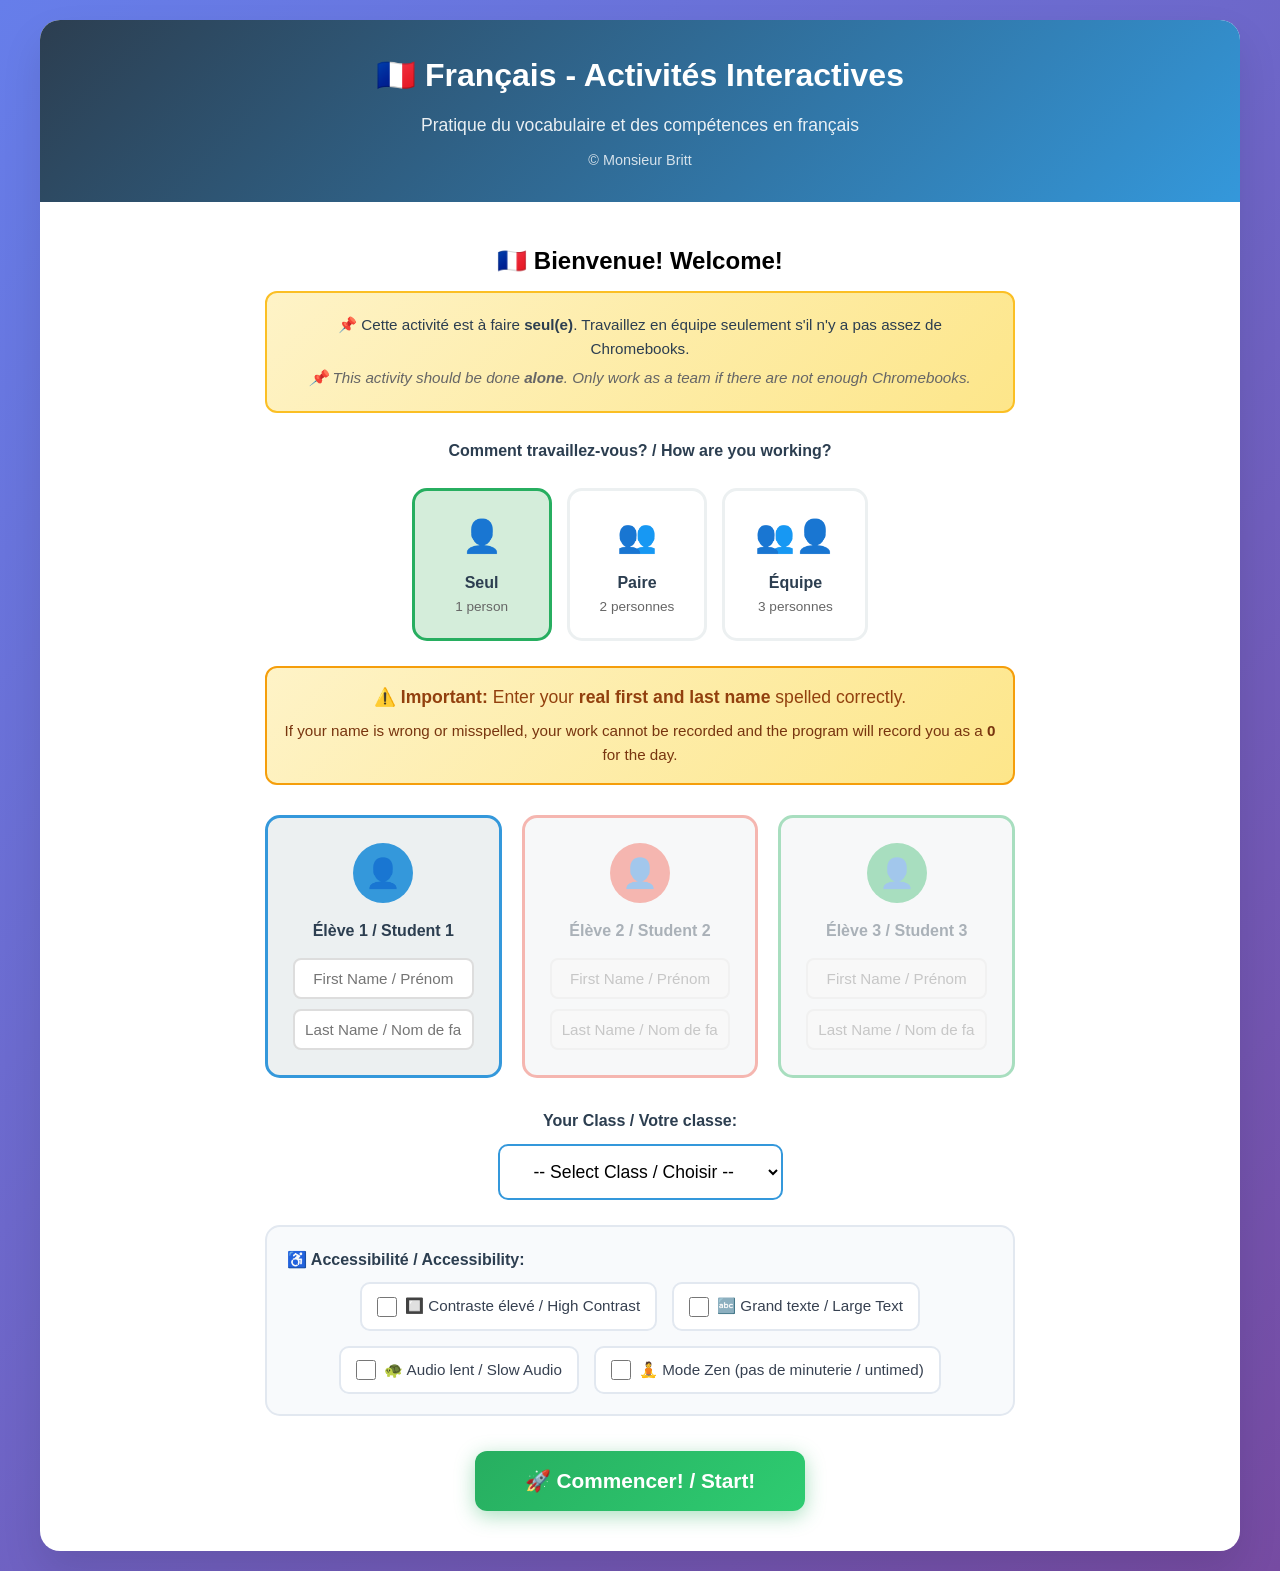
==== year1.html @ 0c6d4179 "Add files via upload" ====
<!--
================================================================================
© 2025-2026 Britt Innovations Inc. All Rights Reserved.

FRENCH JUNIOR ACTIVITIES v5.30 - AUTHENTIC READING & WRITING PROCESS

NEW IN THIS VERSION (v5.12):
A) ANTI-CHEAT: Copy/paste/drag fully blocked globally
   - Right-click context menu disabled
   - Paste shows warning notification
B) ACCENT KEYBOARD: Added to all text input activities
   - Spelling, Listening, Sentence Writing all have accent buttons
   - é è ê ë à â ç î ï ô ù û œ available on every input
C) ÉCRITURE FIX: Wrong answers no longer show correct answer
   - Only gives hints (first 2 letters + length)
   - Max 12 global errors before forced restart
D) PHRASES FIX: Lowered verification threshold
   - 55% word similarity now accepted (was strict exact match)
   - Min word count lowered to 2
   - English detection requires 3+ English words
E) NUMBER KEY FIX: Typing numbers in inputs no longer switches tabs
   - Keyboard shortcuts only active when not typing
F) TIMING: Reduced minimum times for all activities
   - Click-heavy games (memory, matching) now 15 seconds
   - Most activities 30-60 seconds
G) GOOGLE SHEETS: Added Reset All Marks menu item
   - Fixed 1% strand marks bug (decimal score conversion)
H) SENTENCE BUILDER: Fixed word array copying
I) JACQUES A DIT: Removed from activities (day 6 now Word Scramble)
   - Still available in Lessons file
J) UNLOCK: Tracked but doesn't auto-complete with perfect score
K) MEMORY GAME: Reduced minimum time to 15 seconds
L) RAPID GUESSING: Tightened to 4 wrong in 20 seconds
M) PHRASES THRESHOLD: Lowered similarity requirement

PREVIOUS FIXES (v5.9-v5.10):
- Strand marks tracking (Listening, Reading, Speaking, Writing)
- French helper phrases in conversation
- Comprehensive bug fixes

This material is protected by Canadian and international copyright law. 
Single classroom use only unless additional licensing has been purchased.
================================================================================

For licensing opportunities, contact the author
================================================================================

================================================================================
SETUP INSTRUCTIONS - GOOGLE SHEETS INTEGRATION
================================================================================

This activities file submits data to Google Forms, which populates Google Sheets.
You can use TWO types of tracking sheets with this file:

📊 SHEET 1: FrenchActivitiesTracker_Updated.gs (Full Tracker)
   - Complete grade tracking with adjusted grades

📋 SHEET 2: StudentCompletionLog.gs (Simple Completion View)
   - Simple ✓/✗ grid showing who completed what
   - Auto-refreshes when opened
   - Great for quick completion checks

GOOGLE FORM SETUP:
Your Google Form must have these fields in this exact order:
1. Student Name (Short answer)
2. Class (Dropdown or Short answer) 
3. Unit (Number or Short answer)
4. Day (Number or Short answer)
5. Score (Short answer - receives percentage)
6. Completion Code (Short answer - receives verification code)

TO LINK THIS FILE TO YOUR SHEETS:
1. Create your Google Form with the fields above
2. Get the Form ID from the URL (between /d/ and /viewform)
3. Get the Entry IDs by:
   - Open the form
   - Click the 3 dots → Get pre-filled link
   - Fill in test data and click "Get link"
   - The entry IDs are in the URL (entry.XXXXXXXXX)
4. Update the googleFormsConfig below (around line 2806)

CURRENT FORM CONFIGURATION:
Form URL: See googleFormsConfig.formBaseUrl (line ~2807)
Entry IDs: See googleFormsConfig.entryIds (lines ~2809-2815)

================================================================================
-->
<!DOCTYPE html>
<html lang="fr">
<head>
    <meta charset="UTF-8">
    <meta name="viewport" content="width=device-width, initial-scale=1.0">
    <title>Français Junior - Activités Interactives | Monsieur Britt</title>
    <style>


        /* ANTI-COPY: Prevent selecting/copying text globally */
        body {
            -webkit-user-select: none;
            -moz-user-select: none;
            -ms-user-select: none;
            user-select: none;
        }
        input[type="text"], textarea, select {
            -webkit-user-select: text;
            -moz-user-select: text;
            -ms-user-select: text;
            user-select: text;
        }
        * { margin: 0; padding: 0; box-sizing: border-box; }
        :root {
            --primary: #2c3e50;
            --secondary: #3498db;
            --success: #27ae60;
            --warning: #f39c12;
            --danger: #e74c3c;
            --light: #ecf0f1;
            --dark: #34495e;
            --speaking: #9b59b6;
            --game: #8b5cf6;
            --corrected: #3b82f6;
            --year1: #e74c3c;
            --year2: #9b59b6;
            --year3: #f39c12;
            --year4: #27ae60;
            --student1: #3498db;
            --student2: #e74c3c;
            --student3: #27ae60;
        }
        body {
            font-family: 'Segoe UI', Tahoma, Geneva, Verdana, sans-serif;
            background: linear-gradient(135deg, #667eea 0%, #764ba2 100%);
            min-height: 100vh;
            padding: 20px;
            line-height: 1.6;
        }
        .container {
            max-width: 1200px;
            margin: 0 auto;
            background: white;
            border-radius: 20px;
            box-shadow: 0 20px 40px rgba(0,0,0,0.1);
            overflow: hidden;
        }
        .header {
            background: linear-gradient(135deg, var(--primary) 0%, var(--secondary) 100%);
            color: white;
            padding: 30px;
            text-align: center;
        }
        .header h1 { font-size: 2em; margin-bottom: 10px; }
        .header .subtitle { opacity: 0.9; font-size: 1.1em; }
        .header .copyright { margin-top: 10px; opacity: 0.8; font-size: 0.9em; }
        
        
        
        
        
        
        
        
        /* Group Indicator Bar */
        .group-bar {
            background: linear-gradient(135deg, #2c3e50, #34495e);
            padding: 10px 20px;
            display: flex;
            justify-content: center;
            gap: 15px;
            flex-wrap: wrap;
        }
        .group-member {
            display: flex;
            align-items: center;
            gap: 8px;
            padding: 8px 15px;
            border-radius: 25px;
            font-weight: 600;
            font-size: 0.9em;
            transition: all 0.3s;
        }
        .group-member.student-1 { background: var(--student1); color: white; }
        .group-member.student-2 { background: var(--student2); color: white; }
        .group-member.student-3 { background: var(--student3); color: white; }
        .group-member .avatar {
            width: 28px;
            height: 28px;
            border-radius: 50%;
            background: rgba(255,255,255,0.3);
            display: flex;
            align-items: center;
            justify-content: center;
            font-size: 0.9em;
        }
        .group-member.current-turn {
            transform: scale(1.1);
            box-shadow: 0 0 20px rgba(255,255,255,0.5);
        }
        
        /* ============================================
           GAMIFICATION UI - DISABLED
           ============================================ */
        
        /* Gamification bar hidden */
        .gamification-bar {
            display: none !important; /* GAMIFICATION DISABLED */
            display: none !important;
        }
        
        /* Hearts Container */
        .hearts-container {
            display: flex;
            align-items: center;
            gap: 8px;
            background: rgba(239, 68, 68, 0.15);
            padding: 8px 15px;
            border-radius: 25px;
            border: 2px solid rgba(239, 68, 68, 0.3);
        }
        .hearts-container .hearts-label {
            color: #fca5a5;
            font-size: 0.85em;
            font-weight: 600;
        }
        .hearts-display {
            display: flex;
            gap: 4px;
        }
        .heart {
            font-size: 1.4em;
            transition: all 0.3s ease;
            filter: drop-shadow(0 0 3px rgba(239, 68, 68, 0.5));
        }
        .heart.empty {
            opacity: 0.3;
            filter: grayscale(100%);
        }
        .heart.breaking {
            animation: heartBreak 0.5s ease-out;
        }
        @keyframes heartBreak {
            0% { transform: scale(1); }
            25% { transform: scale(1.3); }
            50% { transform: scale(0.8) rotate(-10deg); }
            100% { transform: scale(1) rotate(0); opacity: 0.3; }
        }
        .hearts-regen {
            font-size: 0.7em;
            color: #94a3b8;
            margin-left: 5px;
        }
        
        /* XP Container */
        .xp-container {
            display: flex;
            align-items: center;
            gap: 10px;
            background: linear-gradient(135deg, rgba(234, 179, 8, 0.2), rgba(251, 191, 36, 0.1));
            padding: 8px 15px;
            border-radius: 25px;
            border: 2px solid rgba(234, 179, 8, 0.4);
        }
        .xp-icon {
            font-size: 1.3em;
        }
        .xp-display {
            display: none !important; /* GAMIFICATION DISABLED */
            display: flex;
            flex-direction: column;
            line-height: 1.2;
        }
        .xp-amount {
            color: #fcd34d;
            font-weight: bold;
            font-size: 1.1em;
        }
        .xp-label {
            color: #a3a3a3;
            font-size: 0.7em;
            text-transform: uppercase;
        }
        .xp-bar-container {
            width: 80px;
            height: 8px;
            background: rgba(0,0,0,0.3);
            border-radius: 4px;
            overflow: hidden;
        }
        .xp-bar-fill {
            height: 100%;
            background: linear-gradient(90deg, #eab308, #facc15);
            border-radius: 4px;
            transition: width 0.5s ease;
        }
        .xp-level {
            background: linear-gradient(135deg, #eab308, #f59e0b);
            color: #1e1e2e;
            padding: 4px 10px;
            border-radius: 12px;
            font-weight: bold;
            font-size: 0.85em;
        }
        
        /* Streak Container */
        .streak-container {
            display: flex;
            align-items: center;
            gap: 8px;
            background: linear-gradient(135deg, rgba(249, 115, 22, 0.2), rgba(234, 88, 12, 0.1));
            padding: 8px 15px;
            border-radius: 25px;
            border: 2px solid rgba(249, 115, 22, 0.4);
        }
        .streak-icon {
            font-size: 1.3em;
        }
        .streak-count {
            color: #fdba74;
            font-weight: bold;
            font-size: 1.1em;
        }
        .streak-label {
            color: #a3a3a3;
            font-size: 0.75em;
        }
        .streak-container.on-fire {
            animation: fireGlow 1.5s ease-in-out infinite;
        }
        @keyframes fireGlow {
            0%, 100% { box-shadow: 0 0 10px rgba(249, 115, 22, 0.3); }
            50% { box-shadow: 0 0 20px rgba(249, 115, 22, 0.6); }
        }
        
        /* XP Popup Animation */
        .xp-popup {
            position: fixed;
            pointer-events: none;
            font-size: 1.5em;
            font-weight: bold;
            color: #fcd34d;
            text-shadow: 2px 2px 4px rgba(0,0,0,0.5);
            z-index: 10000;
            animation: xpFloat 1.5s ease-out forwards;
        }
        @keyframes xpFloat {
            0% { opacity: 1; transform: translateY(0) scale(1); }
            50% { opacity: 1; transform: translateY(-30px) scale(1.2); }
            100% { opacity: 0; transform: translateY(-60px) scale(0.8); }
        }
        
        /* Hearts Lost Modal */
        .hearts-modal {
            position: fixed;
            top: 50%;
            left: 50%;
            transform: translate(-50%, -50%);
            background: linear-gradient(135deg, #1e1e2e, #2d2d44);
            border: 3px solid #ef4444;
            border-radius: 20px;
            padding: 30px;
            text-align: center;
            z-index: 10001;
            max-width: 400px;
            width: 90%;
        }
        .hearts-modal h3 {
            color: #ef4444;
            font-size: 1.5em;
            margin-bottom: 15px;
        }
        .hearts-modal .heart-icon-large {
            font-size: 4em;
            margin-bottom: 15px;
            opacity: 0.3;
        }
        .hearts-modal p {
            color: #e5e5e5;
            margin-bottom: 20px;
        }
        .hearts-modal .regen-info {
            background: rgba(59, 130, 246, 0.2);
            padding: 15px;
            border-radius: 10px;
            margin-bottom: 20px;
        }
        .hearts-modal .regen-info p {
            margin: 0;
            color: #93c5fd;
            font-size: 0.95em;
        }
        
        /* Mastery Gate Modal */
        .mastery-gate-modal {
            position: fixed;
            top: 50%;
            left: 50%;
            transform: translate(-50%, -50%);
            background: linear-gradient(135deg, #1e1e2e, #2d2d44);
            border: 3px solid #3b82f6;
            border-radius: 20px;
            padding: 30px;
            text-align: center;
            z-index: 10001;
            max-width: 500px;
            width: 90%;
        }
        .mastery-gate-modal h3 {
            color: #3b82f6;
            font-size: 1.4em;
            margin-bottom: 10px;
        }
        .mastery-gate-modal .gate-icon {
            font-size: 3em;
            margin-bottom: 15px;
        }
        .mastery-gate-modal p {
            color: #e5e5e5;
            margin-bottom: 15px;
        }
        .mastery-gate-modal .checkpoint-question {
            background: rgba(59, 130, 246, 0.1);
            padding: 20px;
            border-radius: 15px;
            margin: 20px 0;
            border: 2px solid rgba(59, 130, 246, 0.3);
        }
        .mastery-gate-modal .checkpoint-question .question-text {
            font-size: 1.2em;
            color: #e5e5e5;
            margin-bottom: 15px;
        }
        .mastery-gate-modal .checkpoint-options {
            display: flex;
            flex-direction: column;
            gap: 10px;
        }
        .mastery-gate-modal .checkpoint-option {
            padding: 12px 20px;
            background: rgba(255,255,255,0.1);
            border: 2px solid rgba(255,255,255,0.2);
            border-radius: 10px;
            color: #e5e5e5;
            cursor: pointer;
            transition: all 0.2s;
            text-align: left;
        }
        .mastery-gate-modal .checkpoint-option:hover {
            background: rgba(59, 130, 246, 0.2);
            border-color: #3b82f6;
        }
        .mastery-gate-modal .checkpoint-option.correct {
            background: rgba(34, 197, 94, 0.3);
            border-color: #22c55e;
        }
        .mastery-gate-modal .checkpoint-option.incorrect {
            background: rgba(239, 68, 68, 0.3);
            border-color: #ef4444;
        }
        
        /* Selection Screens */
        .selection-screen { padding: 40px; }
        .selection-screen.hidden { display: none; }
        .selection-grid {
            display: grid;
            grid-template-columns: repeat(auto-fit, minmax(200px, 1fr));
            gap: 20px;
            margin: 30px 0;
        }
        
        /* Mode Selection Buttons */
        .mode-buttons {
            display: flex;
            justify-content: center;
            gap: 15px;
            margin: 25px 0;
            flex-wrap: wrap;
        }
        .mode-btn {
            padding: 20px 30px;
            border: 3px solid var(--light);
            border-radius: 15px;
            background: white;
            cursor: pointer;
            transition: all 0.3s;
            text-align: center;
            min-width: 140px;
        }
        .mode-btn:hover { border-color: var(--secondary); transform: translateY(-3px); }
        .mode-btn.active { border-color: var(--success); background: #d4edda; }
        .mode-btn .mode-icon { font-size: 2em; margin-bottom: 8px; }
        .mode-btn .mode-label { font-weight: bold; color: var(--primary); }
        .mode-btn .mode-sub { font-size: 0.85em; color: #666; }
        
        /* Login Screen */
        .login-container {
            max-width: 750px;
            margin: 0 auto;
        }
        .login-notice {
            background: linear-gradient(135deg, #fef3c7, #fde68a);
            border: 2px solid #fbbf24;
            border-radius: 12px;
            padding: 15px 20px;
            margin-bottom: 25px;
            text-align: center;
        }
        .login-notice p { margin: 5px 0; font-size: 0.95em; }
        .login-notice .fr { color: var(--primary); font-weight: 500; }
        .login-notice .en { color: #666; font-style: italic; }
        
        .group-login-grid {
            display: grid;
            grid-template-columns: repeat(auto-fit, minmax(200px, 1fr));
            gap: 20px;
            margin: 30px 0;
        }
        .student-login-card {
            background: var(--light);
            border-radius: 15px;
            padding: 25px;
            text-align: center;
            border: 3px solid transparent;
            transition: all 0.3s;
        }
        .student-login-card.disabled { opacity: 0.4; pointer-events: none; }
        .student-login-card.student-1 { border-color: var(--student1); }
        .student-login-card.student-2 { border-color: var(--student2); }
        .student-login-card.student-3 { border-color: var(--student3); }
        .student-login-card .student-icon {
            width: 60px;
            height: 60px;
            border-radius: 50%;
            margin: 0 auto 15px;
            display: flex;
            align-items: center;
            justify-content: center;
            font-size: 1.8em;
            color: white;
        }
        .student-login-card.student-1 .student-icon { background: var(--student1); }
        .student-login-card.student-2 .student-icon { background: var(--student2); }
        .student-login-card.student-3 .student-icon { background: var(--student3); }
        .student-login-card h4 { margin-bottom: 15px; color: var(--primary); }
        .student-login-card input {
            width: 100%;
            padding: 12px;
            border: 2px solid #ddd;
            border-radius: 8px;
            font-size: 1em;
            text-align: center;
        }
        .student-login-card input:focus { outline: none; border-color: var(--secondary); }
        .student-login-card input:disabled { background: #eee; }
        .name-input-group {
            display: flex;
            flex-direction: column;
            gap: 10px;
        }
        .name-input-group .name-field {
            width: 100%;
            padding: 10px;
            border: 2px solid #ddd;
            border-radius: 8px;
            font-size: 0.95em;
            text-align: center;
        }
        .name-input-group .name-field:focus {
            outline: none;
            border-color: var(--secondary);
        }
        .name-input-group .name-field:disabled {
            background: #eee;
        }
        .name-input-group .name-field.error {
            border-color: #ef4444;
            background: #fef2f2;
        }
        .class-select-container {
            margin-top: 30px;
            text-align: center;
        }
        .class-select-container select {
            padding: 15px 30px;
            font-size: 1.1em;
            border: 2px solid var(--secondary);
            border-radius: 10px;
            background: white;
            cursor: pointer;
        }
        
        /* Year Cards */
        .year-card {
            padding: 30px 20px;
            border-radius: 15px;
            text-align: center;
            cursor: pointer;
            transition: all 0.3s;
            color: white;
        }
        .year-card:hover { transform: translateY(-5px); box-shadow: 0 10px 30px rgba(0,0,0,0.2); }
        .year-card h3 { font-size: 1.5em; margin-bottom: 8px; }
        .year-card p { opacity: 0.9; }
        .year-card.year-1 { background: linear-gradient(135deg, #e74c3c, #c0392b); }
        .year-card.year-2 { background: linear-gradient(135deg, #9b59b6, #8e44ad); }
        .year-card.year-3 { background: linear-gradient(135deg, #f39c12, #d68910); }
        .year-card.year-4 { background: linear-gradient(135deg, #27ae60, #1e8449); }
        
        .unit-card, .day-card {
            background: linear-gradient(135deg, #667eea 0%, #764ba2 100%);
            color: white;
            padding: 25px;
            border-radius: 15px;
            text-align: center;
            cursor: pointer;
            transition: all 0.3s;
        }
        .unit-card:hover, .day-card:hover { transform: translateY(-5px); box-shadow: 0 10px 30px rgba(0,0,0,0.2); }
        .unit-card.completed, .day-card.completed { background: linear-gradient(135deg, var(--success) 0%, #1abc9c 100%); }
        .unit-card h3, .day-card h3 { font-size: 1.3em; margin-bottom: 10px; }
        
        /* Navigation Tabs */
        .nav-tabs {
            display: flex;
            background: var(--dark);
            border-bottom: 3px solid var(--primary);
            overflow-x: auto;
            flex-wrap: wrap;
        }
        .nav-tab {
            flex: 1;
            min-width: 80px;
            padding: 12px 8px;
            background: none;
            border: none;
            cursor: pointer;
            font-size: 0.85em;
            font-weight: 600;
            color: white;
            transition: all 0.3s;
            white-space: nowrap;
            position: relative;
        }
        .nav-tab:hover { background: rgba(255,255,255,0.1); }
        .nav-tab.active { background: var(--warning); color: var(--dark); }
        .nav-tab.completed::after {
            content: '✓';
            position: absolute;
            top: 3px;
            right: 3px;
            background: var(--success);
            color: white;
            width: 14px;
            height: 14px;
            border-radius: 50%;
            font-size: 9px;
            display: flex;
            align-items: center;
            justify-content: center;
        }
        .nav-tab.speaking-tab { color: #d7bde2; }
        .nav-tab.speaking-tab.active { background: var(--speaking); color: white; }
        
        /* Content */
        .content { padding: 30px; }
        .section { display: none; }
        .section.active { display: block; animation: fadeIn 0.5s; }
        @keyframes fadeIn { from { opacity: 0; transform: translateY(20px); } to { opacity: 1; transform: translateY(0); } }
        
        /* Section Header */
        .section-header {
            background: linear-gradient(135deg, var(--warning), #d68910);
            color: white;
            padding: 15px;
            border-radius: 10px;
            margin-bottom: 20px;
            text-align: center;
            position: relative;
        }
        .section-header h3 { font-size: 1.2em; margin-bottom: 5px; }
        .section-header p { font-size: 0.9em; opacity: 0.9; }
        
        /* Retry Button */
        .retry-btn {
            position: absolute;
            top: 10px;
            right: 10px;
            background: rgba(255,255,255,0.2);
            border: 2px solid rgba(255,255,255,0.5);
            color: white;
            padding: 6px 12px;
            border-radius: 20px;
            cursor: pointer;
            font-size: 0.85em;
            font-weight: bold;
            transition: all 0.2s;
            display: flex;
            align-items: center;
            gap: 5px;
        }
        .retry-btn:hover {
            background: rgba(255,255,255,0.35);
            border-color: white;
            transform: scale(1.05);
        }
        .retry-btn:active {
            transform: scale(0.95);
        }
        
        /* Turn Indicator */
        .turn-indicator {
            background: linear-gradient(135deg, #667eea, #764ba2);
            color: white;
            padding: 15px 25px;
            border-radius: 50px;
            display: inline-flex;
            align-items: center;
            gap: 12px;
            margin-bottom: 20px;
            font-size: 1.1em;
            font-weight: 600;
            box-shadow: 0 5px 20px rgba(102, 126, 234, 0.4);
        }
        .turn-indicator .turn-avatar {
            width: 35px;
            height: 35px;
            border-radius: 50%;
            display: flex;
            align-items: center;
            justify-content: center;
            font-size: 1.2em;
        }
        .turn-indicator.student-1 .turn-avatar { background: var(--student1); }
        .turn-indicator.student-2 .turn-avatar { background: var(--student2); }
        .turn-indicator.student-3 .turn-avatar { background: var(--student3); }
        .turn-indicator .next-btn {
            background: rgba(255,255,255,0.2);
            border: none;
            padding: 8px 15px;
            border-radius: 20px;
            color: white;
            cursor: pointer;
            font-weight: 600;
            margin-left: 10px;
            transition: background 0.3s;
        }
        .turn-indicator .next-btn:hover { background: rgba(255,255,255,0.3); }
        
        /* Buttons */
        .btn {
            padding: 12px 25px;
            border: none;
            border-radius: 8px;
            cursor: pointer;
            font-size: 1em;
            font-weight: 600;
            transition: all 0.3s;
        }
        .btn-primary { background: var(--secondary); color: white; }
        .btn-success { background: var(--success); color: white; }
        .btn-warning { background: var(--warning); color: white; }
        .btn-danger { background: var(--danger); color: white; }
        .btn:hover { transform: translateY(-2px); box-shadow: 0 5px 15px rgba(0,0,0,0.2); }
        

        /* French Accent Keyboard */
        .accent-keyboard { display:flex; flex-wrap:wrap; gap:4px; margin:8px 0; justify-content:center; }
        .accent-btn {
            background:#e0e7ff; border:2px solid #818cf8; border-radius:8px;
            padding:5px 9px; font-size:1.05em; cursor:pointer; min-width:34px;
            text-align:center; transition:all 0.15s; font-family:inherit;
        }
        .accent-btn:hover,.accent-btn:active { background:#818cf8; color:white; transform:scale(1.1); }

        /* Flashcards */
        .flashcard-container {
            display: grid;
            grid-template-columns: repeat(auto-fit, minmax(180px, 1fr));
            gap: 20px;
        }
        .flashcard { 
            /* Fixed dimensions - card never changes size */
            width: 100%;
            height: 180px; 
            /* 3D perspective for flip effect */
            perspective: 1000px; 
            cursor: pointer;
            /* CRITICAL: These prevent the card from affecting layout when flipped */
            position: relative;
            display: block;
        }
        .flashcard-inner {
            /* Fill the parent exactly */
            position: absolute;
            top: 0;
            left: 0;
            right: 0;
            bottom: 0;
            width: 100%;
            height: 100%;
            /* 3D transform setup */
            transform-style: preserve-3d;
            transition: transform 0.6s ease;
            /* Transform from exact center */
            transform-origin: 50% 50%;
        }
        .flashcard.flipped .flashcard-inner { 
            transform: rotateY(180deg); 
        }
        .flashcard-front, .flashcard-back {
            /* Both faces occupy exact same space */
            position: absolute;
            top: 0;
            left: 0;
            width: 100%;
            height: 100%;
            /* Hide the back of each face */
            -webkit-backface-visibility: hidden;
            backface-visibility: hidden;
            /* Styling */
            border-radius: 15px;
            display: flex;
            flex-direction: column;
            justify-content: center;
            align-items: center;
            padding: 15px;
            text-align: center;
            box-sizing: border-box;
            /* Prevent any overflow issues */
            overflow: hidden;
        }
        .flashcard-front {
            background: linear-gradient(135deg, #fef3c7, #fde68a);
            border: 3px solid var(--warning);
        }
        .flashcard-back {
            background: linear-gradient(135deg, var(--secondary), #2980b9);
            color: white;
            /* Back face is pre-rotated so it shows correctly when card flips */
            transform: rotateY(180deg);
        }
        .flashcard .emoji { font-size: 2.5em; margin-bottom: 10px; }
        .flashcard .word { font-size: 1.1em; font-weight: bold; }
        
        /* Memory Game */
        .memory-grid {
            display: grid;
            grid-template-columns: repeat(4, 1fr);
            gap: 10px;
            max-width: 500px;
            margin: 0 auto;
        }
        .memory-card {
            aspect-ratio: 1;
            background: linear-gradient(135deg, var(--primary), var(--secondary));
            border-radius: 10px;
            display: flex;
            justify-content: center;
            align-items: center;
            font-size: 1.2em;
            color: white;
            cursor: pointer;
            transition: all 0.3s;
        }
        .memory-card:hover { transform: scale(1.05); }
        .memory-card.flipped { background: white; color: var(--dark); border: 3px solid var(--warning); }
        .memory-card.matched { background: linear-gradient(135deg, var(--success), #1abc9c); color: white; cursor: default; }
        
        /* Matching Game - UPDATED: Side-by-side pairs */
        .matching-game-pairs {
            display: flex;
            flex-direction: column;
            gap: 12px;
            max-width: 700px;
            margin: 0 auto;
        }
        .matching-row {
            display: grid;
            grid-template-columns: 1fr 1fr;
            gap: 15px;
            align-items: center;
        }
        .match-item {
            padding: 15px;
            background: var(--light);
            border: 3px solid transparent;
            border-radius: 10px;
            text-align: center;
            cursor: pointer;
            transition: all 0.3s;
            font-weight: 500;
            -webkit-tap-highlight-color: transparent; /* Mobile fix */
            user-select: none; /* Prevent text selection */
            touch-action: manipulation; /* Better touch handling */
            -webkit-user-select: none; /* iOS fix */
        }
        .match-item:hover { border-color: var(--secondary); background: #e2e8f0; }
        .match-item:active { transform: scale(0.98); } /* Visual feedback */
        .match-item.selected { border-color: var(--warning); background: #fef3c7; box-shadow: 0 0 10px rgba(245,158,11,0.5); }
        .match-item.matched { border-color: var(--success); background: #d4edda; cursor: default; pointer-events: none; }
        .match-item.wrong { animation: shake 0.5s; border-color: var(--danger); background: #f8d7da; }
        .match-item.pulse { animation: pulse 0.3s ease-out; }
        @keyframes pulse {
            0% { transform: scale(1); }
            50% { transform: scale(1.05); background: #bfdbfe; }
            100% { transform: scale(1); }
        }
        @keyframes shake {
            0%, 100% { transform: translateX(0); }
            25% { transform: translateX(-5px); }
            75% { transform: translateX(5px); }
        }
        
        /* Spelling */
        .spelling-grid {
            display: grid;
            grid-template-columns: repeat(auto-fit, minmax(300px, 1fr));
            gap: 15px;
        }
        .spelling-item {
            background: var(--light);
            border-radius: 12px;
            padding: 20px;
            display: flex;
            flex-direction: column;
            gap: 10px;
        }
        .spelling-item.correct { background: #d4edda; border: 2px solid var(--success); }
        .spelling-item.incorrect { background: #f8d7da; border: 2px solid var(--danger); }
        .spelling-prompt { display: flex; align-items: center; gap: 10px; font-size: 1.1em; }
        .spelling-input {
            width: 100%;
            padding: 12px;
            border: 2px solid #ddd;
            border-radius: 8px;
            font-size: 1em;
        }
        .spelling-input:focus { outline: none; border-color: var(--secondary); }
        .spelling-feedback { font-size: 0.9em; min-height: 1.2em; }
        
        /* Instructions Box */
        .instructions-box {
            background: linear-gradient(135deg, #e0f2fe, #bae6fd);
            border: 2px solid #0ea5e9;
            border-radius: 12px;
            padding: 15px 20px;
            margin-bottom: 20px;
        }
        .instructions-box h5 { color: #0369a1; margin-bottom: 10px; }
        .instructions-box .fr { color: var(--primary); margin-bottom: 8px; }
        .instructions-box .en { color: #666; font-style: italic; }
        .instructions-box ul { padding-left: 20px; margin-top: 8px; }
        .instructions-box li { margin-bottom: 5px; }
        
        /* Teacher Check Requirement Box */
        .teacher-check-box {
            background: linear-gradient(135deg, #fef3c7, #fde68a);
            border: 3px solid #f59e0b;
            border-radius: 12px;
            padding: 20px;
            margin: 20px 0;
            text-align: center;
        }
        .teacher-check-box h5 { color: #b45309; margin-bottom: 10px; font-size: 1.1em; }
        .teacher-check-box .fr { color: var(--primary); font-weight: 500; margin-bottom: 8px; }
        .teacher-check-box .en { color: #666; font-style: italic; }
        .teacher-check-box .icon { font-size: 2em; margin-bottom: 10px; }
        
        /* Mad Libs */
        .madlibs-container { max-width: 700px; margin: 0 auto; }
        .madlibs-story {
            background: linear-gradient(135deg, #fefce8, #fef9c3);
            padding: 25px;
            border-radius: 15px;
            font-size: 1.15em;
            line-height: 2;
            border: 3px solid #fbbf24;
        }
        .madlibs-blank {
            display: inline-block;
            min-width: 100px;
            padding: 5px 15px;
            background: white;
            border: 2px dashed var(--speaking);
            border-radius: 6px;
            cursor: pointer;
            transition: all 0.3s;
            text-align: center;
        }
        .madlibs-blank:hover { background: #f3e8ff; border-style: solid; }
        .madlibs-blank.filled { background: #d8b4fe; border-style: solid; color: #581c87; font-weight: bold; }
        .madlibs-blank .hint { font-size: 0.8em; color: #888; font-style: italic; }
        .madlibs-result { display: none; margin-top: 20px; padding: 25px; background: linear-gradient(135deg, #d1fae5, #a7f3d0); border-radius: 15px; border: 3px solid var(--success); }
        .madlibs-result.show { display: block; animation: fadeIn 0.5s; }
        
        /* Word Picker Modal */
        .picker-overlay {
            display: none;
            position: fixed;
            top: 0; left: 0; right: 0; bottom: 0;
            background: rgba(0,0,0,0.5);
            z-index: 1000;
        }
        .picker-overlay.show { display: flex; justify-content: center; align-items: center; }
        .picker-modal {
            background: white;
            border-radius: 15px;
            padding: 25px;
            max-width: 400px;
            width: 90%;
            max-height: 80vh;
            overflow-y: auto;
        }
        .picker-modal h4 { color: var(--primary); margin-bottom: 15px; text-align: center; }
        .picker-options { display: grid; grid-template-columns: 1fr 1fr; gap: 10px; }
        .picker-option {
            padding: 12px;
            background: var(--light);
            border-radius: 8px;
            cursor: pointer;
            text-align: center;
            transition: all 0.3s;
        }
        .picker-option:hover { background: #d8b4fe; }
        .picker-option .fr { font-weight: bold; color: var(--primary); }
        .picker-option .en { font-size: 0.85em; color: #666; }
        
        /* Speaking Section */
        .speaking-intro {
            background: linear-gradient(135deg, var(--speaking), #8e44ad);
            color: white;
            padding: 20px;
            border-radius: 15px;
            margin-bottom: 20px;
            text-align: center;
        }
        .partner-activity { background: #f3e8ff; padding: 20px; border-radius: 15px; margin-bottom: 20px; }
        .partner-activity h4 { color: #581c87; margin-bottom: 15px; }
        .dialogue-box { background: white; padding: 20px; border-radius: 10px; }
        .dialogue-line { display: flex; align-items: flex-start; gap: 15px; margin-bottom: 15px; }
        .speaker {
            font-weight: bold;
            padding: 5px 12px;
            border-radius: 20px;
            font-size: 0.9em;
            min-width: 100px;
            text-align: center;
        }
        .partner-a { background: var(--student1); color: white; }
        .partner-b { background: var(--student2); color: white; }
        .partner-c { background: var(--student3); color: white; }
        .speech-bubble {
            background: var(--light);
            padding: 10px 15px;
            border-radius: 10px;
            flex: 1;
            cursor: pointer;
            transition: background 0.3s;
        }
        .speech-bubble:hover { background: #d1d5db; }
        
        .sentence-builder {
            background: white;
            padding: 20px;
            border-radius: 15px;
            border: 2px solid #d8b4fe;
        }
        .builder-row { display: flex; align-items: center; gap: 10px; margin-bottom: 15px; flex-wrap: wrap; }
        .word-chip {
            padding: 8px 15px;
            background: var(--light);
            border-radius: 20px;
            cursor: pointer;
            transition: all 0.3s;
        }
        .word-chip:hover { background: #d8b4fe; }
        .word-chip.selected { background: var(--speaking); color: white; }
        .sentence-preview {
            background: #f3e8ff;
            padding: 15px;
            border-radius: 10px;
            margin: 15px 0;
            font-size: 1.1em;
            min-height: 50px;
        }
        .speak-button {
            background: var(--speaking);
            color: white;
            padding: 12px 25px;
            border: none;
            border-radius: 25px;
            cursor: pointer;
            font-size: 1em;
            font-weight: 600;
            margin: 5px;
            transition: all 0.3s;
        }
        .speak-button:hover { transform: scale(1.05); box-shadow: 0 5px 15px rgba(155, 89, 182, 0.4); }
        
        /* Group Dialogue */
        .group-dialogue {
            background: linear-gradient(135deg, #f0f9ff, #e0f2fe);
            padding: 25px;
            border-radius: 15px;
            border: 3px solid var(--secondary);
            margin: 20px 0;
        }
        .group-dialogue h4 { color: var(--primary); margin-bottom: 20px; text-align: center; }
        .group-dialogue-line {
            display: flex;
            align-items: center;
            gap: 15px;
            margin-bottom: 15px;
            padding: 10px;
            border-radius: 10px;
            transition: background 0.3s;
        }
        .group-dialogue-line:hover { background: rgba(255,255,255,0.5); }
        .group-dialogue-line.highlight-1 { background: rgba(52, 152, 219, 0.2); }
        .group-dialogue-line.highlight-2 { background: rgba(231, 76, 60, 0.2); }
        .group-dialogue-line.highlight-3 { background: rgba(39, 174, 96, 0.2); }
        
        /* Scenario Selector */
        .scenario-selector {
            background: linear-gradient(135deg, #fef3c7, #fde68a);
            padding: 20px;
            border-radius: 15px;
            margin-bottom: 20px;
            text-align: center;
            border: 2px solid #f59e0b;
        }
        .scenario-selector h4 { color: #92400e; margin-bottom: 15px; }
        .scenario-buttons { display: flex; flex-wrap: wrap; gap: 10px; justify-content: center; }
        .scenario-btn {
            padding: 12px 20px;
            background: white;
            border: 2px solid #f59e0b;
            border-radius: 25px;
            cursor: pointer;
            font-size: 0.95em;
            transition: all 0.3s;
            font-weight: 500;
        }
        .scenario-btn:hover { background: #fef3c7; transform: translateY(-2px); }
        .scenario-btn.active {
            background: linear-gradient(135deg, #f59e0b, #d97706);
            color: white;
            border-color: #d97706;
            box-shadow: 0 4px 15px rgba(245, 158, 11, 0.4);
        }
        
        /* Joke Section */
        .joke-section {
            background: linear-gradient(135deg, #fdf4ff, #f5d0fe);
            padding: 25px;
            border-radius: 15px;
            margin: 20px 0;
            border: 2px solid #d946ef;
        }
        .joke-section h4 { color: #86198f; margin-bottom: 10px; text-align: center; }
        .jokes-container { display: grid; gap: 15px; }
        .joke-card {
            background: white;
            padding: 15px 20px;
            border-radius: 12px;
            cursor: pointer;
            transition: all 0.3s;
            border: 2px solid #e9d5ff;
        }
        .joke-card:hover { transform: translateY(-3px); box-shadow: 0 5px 20px rgba(217, 70, 239, 0.2); }
        .joke-question {
            display: flex;
            align-items: center;
            gap: 12px;
        }
        .joke-number {
            background: linear-gradient(135deg, #d946ef, #a855f7);
            color: white;
            width: 28px;
            height: 28px;
            border-radius: 50%;
            display: flex;
            align-items: center;
            justify-content: center;
            font-weight: bold;
            font-size: 0.9em;
            flex-shrink: 0;
        }
        .joke-text { flex: 1; font-weight: 500; color: #4a044e; }
        .speak-joke-btn {
            background: #f5d0fe;
            border: none;
            border-radius: 50%;
            width: 32px;
            height: 32px;
            cursor: pointer;
            font-size: 1em;
            transition: all 0.2s;
        }
        .speak-joke-btn:hover { background: #d946ef; transform: scale(1.1); }
        .joke-answer {
            margin-top: 12px;
            padding: 12px 15px;
            background: linear-gradient(135deg, #fef3c7, #fde68a);
            border-radius: 8px;
            font-weight: 600;
            color: #92400e;
            display: none;
            align-items: center;
            gap: 10px;
        }
        .joke-answer.show { display: flex; animation: slideDown 0.3s ease; }
        .answer-label {
            background: #f59e0b;
            color: white;
            padding: 3px 10px;
            border-radius: 12px;
            font-size: 0.8em;
        }
        @keyframes slideDown {
            from { opacity: 0; transform: translateY(-10px); }
            to { opacity: 1; transform: translateY(0); }
        }
        
        /* Quiz */
        .quiz-container { max-width: 600px; margin: 0 auto; }
        .quiz-question { background: var(--light); padding: 25px; border-radius: 15px; margin-bottom: 20px; }
        .quiz-question h4 { color: var(--primary); margin-bottom: 15px; font-size: 1.2em; }
        .quiz-options { display: grid; grid-template-columns: 1fr 1fr; gap: 12px; }
        .quiz-option {
            padding: 15px;
            background: white;
            border: 3px solid var(--light);
            border-radius: 10px;
            cursor: pointer;
            text-align: center;
            transition: all 0.3s;
            font-weight: 500;
        }
        .quiz-option:hover { border-color: var(--secondary); }
        .quiz-option.correct { background: #d4edda; border-color: var(--success); }
        .quiz-option.incorrect { background: #f8d7da; border-color: var(--danger); }
        .quiz-option.disabled { pointer-events: none; opacity: 0.7; }
        
        .progress-bar { height: 10px; background: var(--light); border-radius: 5px; margin-bottom: 20px; overflow: hidden; }
        .progress-fill { height: 100%; background: linear-gradient(90deg, var(--success), #1abc9c); transition: width 0.3s; }
        .quiz-results { text-align: center; padding: 30px; }
        .score-display { font-size: 4em; font-weight: bold; margin: 20px 0; }
        .score-display.excellent { color: var(--success); }
        .score-display.good { color: var(--warning); }
        .score-display.needs-work { color: var(--danger); }
        
        /* Group Scoreboard */
        .group-scoreboard {
            display: grid;
            grid-template-columns: repeat(auto-fit, minmax(100px, 1fr));
            gap: 15px;
            margin: 25px 0;
        }
        .scoreboard-card {
            padding: 20px;
            border-radius: 12px;
            text-align: center;
            color: white;
        }
        .scoreboard-card.student-1 { background: linear-gradient(135deg, var(--student1), #2980b9); }
        .scoreboard-card.student-2 { background: linear-gradient(135deg, var(--student2), #c0392b); }
        .scoreboard-card.student-3 { background: linear-gradient(135deg, var(--student3), #1e8449); }
        .scoreboard-card .name { font-weight: 600; margin-bottom: 10px; }
        .scoreboard-card .score { font-size: 2em; font-weight: bold; }
        
        /* Presentation */
        .presentation-section { background: linear-gradient(135deg, #f3e8ff, #ede9fe); padding: 25px; border-radius: 15px; }
        .presentation-section h3 { color: #581c87; margin-bottom: 15px; }
        .presentation-template { background: white; padding: 20px; border-radius: 10px; margin: 20px 0; }
        .presentation-line { display: flex; align-items: center; gap: 10px; margin-bottom: 15px; flex-wrap: wrap; }
        .presentation-line input {
            padding: 8px 15px;
            border: 2px solid #d8b4fe;
            border-radius: 8px;
            font-size: 1em;
            min-width: 150px;
        }
        .presentation-preview {
            background: #fef3c7;
            padding: 20px;
            border-radius: 10px;
            border: 2px solid #fbbf24;
            margin: 20px 0;
        }
        .practice-tips { background: white; padding: 15px; border-radius: 10px; margin-top: 20px; }
        .practice-tips h5 { color: var(--primary); margin-bottom: 10px; }
        .practice-tips ul { padding-left: 20px; }
        .practice-tips li { margin-bottom: 5px; }
        
        /* Presentation Order */
        .presentation-order { background: white; padding: 20px; border-radius: 12px; margin: 20px 0; }
        .presentation-order h5 { color: var(--primary); margin-bottom: 15px; }
        .presenter-slot {
            display: flex;
            align-items: center;
            gap: 15px;
            padding: 12px 15px;
            border-radius: 8px;
            margin-bottom: 10px;
            background: var(--light);
        }
        .presenter-slot.current { background: #fef3c7; border: 2px solid var(--warning); }
        .presenter-slot.done { background: #d4edda; }
        .presenter-number {
            width: 30px;
            height: 30px;
            border-radius: 50%;
            display: flex;
            align-items: center;
            justify-content: center;
            font-weight: bold;
            color: white;
        }
        .presenter-slot:nth-child(1) .presenter-number { background: var(--student1); }
        .presenter-slot:nth-child(2) .presenter-number { background: var(--student2); }
        .presenter-slot:nth-child(3) .presenter-number { background: var(--student3); }
        
        /* Progress Float */
        .progress-float {
            position: fixed;
            bottom: 15px;
            right: 15px;
            background: white;
            padding: 10px 12px;
            border-radius: 12px;
            box-shadow: 0 4px 20px rgba(0,0,0,0.2);
            font-size: 0.8em;
            z-index: 1000;
            min-width: 140px;
            max-width: 160px;
            transition: all 0.3s ease;
        }
        .progress-float.minimized {
            min-width: 50px;
            max-width: 50px;
            padding: 8px;
            border-radius: 50%;
            cursor: pointer;
        }
        .progress-float.minimized .progress-content {
            display: none;
        }
        .progress-float.minimized .minimize-btn {
            display: none;
        }
        .progress-float.minimized .minimized-icon {
            display: flex;
            justify-content: center;
            align-items: center;
            font-size: 1.5em;
        }
        .progress-float .minimized-icon {
            display: none;
        }
        .progress-float .float-header {
            display: flex;
            justify-content: space-between;
            align-items: center;
            margin-bottom: 8px;
        }
        .progress-float .minimize-btn {
            background: none;
            border: none;
            cursor: pointer;
            font-size: 1.1em;
            padding: 0 4px;
            opacity: 0.6;
            transition: opacity 0.2s;
        }
        .progress-float .minimize-btn:hover {
            opacity: 1;
        }
        .progress-float .title { font-weight: bold; color: var(--primary); font-size: 0.95em; margin: 0; }
        .progress-float .group-names {
            display: none; /* Hide group names to save space */
        }
        .progress-float .group-member-mini { display: flex; align-items: center; gap: 6px; font-size: 0.85em; }
        .progress-float .member-dot { width: 8px; height: 8px; border-radius: 50%; }
        .progress-float .member-dot.c1 { background: var(--student1); }
        .progress-float .member-dot.c2 { background: var(--student2); }
        .progress-float .member-dot.c3 { background: var(--student3); }
        .progress-row { display: flex; justify-content: space-between; margin: 3px 0; font-size: 0.9em; }
        .progress-row .check { color: var(--success); font-weight: bold; }
        .progress-row .pending { color: #ccc; }
        .progress-float .completion-code { margin-top: 8px; padding-top: 8px; border-top: 1px solid #eee; text-align: center; }
        .progress-float .completion-code small { font-size: 0.8em; }
        .progress-float .code-display {
            background: var(--success);
            color: white;
            padding: 5px 8px;
            border-radius: 6px;
            font-family: monospace;
            font-size: 0.85em;
            font-weight: bold;
            margin-top: 5px;
            display: none;
            word-break: break-all;
        }
        .progress-float .code-display.show { display: block; }
        
        /* Back Button */
        .back-btn {
            position: fixed;
            top: 20px;
            left: 20px;
            background: white;
            color: var(--primary);
            padding: 10px 20px;
            border-radius: 25px;
            cursor: pointer;
            box-shadow: 0 5px 15px rgba(0,0,0,0.2);
            z-index: 1000;
            font-weight: bold;
            transition: all 0.3s;
            border: none;
        }
        .back-btn:hover { transform: scale(1.1); }
        .hidden { display: none !important; }
        
        /* Celebration Animation */
        @keyframes celebrate { 0% { transform: scale(1); } 50% { transform: scale(1.2); } 100% { transform: scale(1); } }
        .celebrate { animation: celebrate 0.5s ease-in-out; }
        
        /* Confetti container */
        .confetti-container { position: fixed; top: 0; left: 0; width: 100%; height: 100%; pointer-events: none; z-index: 9999; }
        
        /* Responsive */
        @media (max-width: 768px) {
            .nav-tabs { flex-wrap: wrap; }
            .nav-tab { min-width: 70px; padding: 10px 5px; font-size: 0.75em; }
            .quiz-options { grid-template-columns: 1fr; }
            .memory-grid { grid-template-columns: repeat(3, 1fr); }
            .progress-float { bottom: 10px; right: 10px; padding: 12px; font-size: 0.75em; min-width: 160px; }
            .progress-float.minimized { min-width: 45px; max-width: 45px; padding: 6px; }
            .group-login-grid { grid-template-columns: 1fr; }
            .group-scoreboard { grid-template-columns: 1fr; }
            .group-bar { padding: 8px 10px; gap: 8px; }
            .group-member { padding: 6px 12px; font-size: 0.8em; }
            .mode-buttons { flex-direction: column; align-items: center; }
            .mode-btn { width: 100%; max-width: 200px; }
        }
        @media print { .back-btn, .progress-float, .nav-tabs, .group-bar { display: none !important; } }
        
        /* ============================================
           NEW FEATURE STYLES
           ============================================ */
        
        /* Feature Day Badge */
        .day-feature-badge {
            display: inline-flex;
            align-items: center;
            gap: 8px;
            background: linear-gradient(135deg, #667eea, #764ba2);
            color: white;
            padding: 8px 16px;
            border-radius: 25px;
            font-size: 0.9em;
            font-weight: 600;
            margin-bottom: 15px;
        }
        
        /* Virelangue (Tongue Twister) Styles */
        .virelangue-section {
            background: linear-gradient(135deg, #fef3c7, #fde68a);
            padding: 25px;
            border-radius: 15px;
            margin: 20px 0;
            border: 3px solid #f59e0b;
            text-align: center;
        }
        .virelangue-section h4 {
            color: #92400e;
            margin-bottom: 20px;
            display: flex;
            align-items: center;
            justify-content: center;
            gap: 10px;
        }
        .virelangue-card {
            background: white;
            padding: 25px;
            border-radius: 15px;
            box-shadow: 0 5px 20px rgba(245, 158, 11, 0.2);
            margin-bottom: 20px;
        }
        .virelangue-text {
            font-size: 1.4em;
            font-weight: 700;
            color: #92400e;
            margin-bottom: 15px;
            line-height: 1.5;
        }
        .virelangue-translation {
            font-size: 1em;
            color: #78716c;
            font-style: italic;
            margin-bottom: 15px;
        }
        .virelangue-tip {
            background: #fef3c7;
            padding: 12px 20px;
            border-radius: 10px;
            font-size: 0.95em;
            color: #b45309;
            display: inline-flex;
            align-items: center;
            gap: 8px;
        }
        .virelangue-controls {
            display: flex;
            flex-wrap: wrap;
            gap: 10px;
            justify-content: center;
            margin-top: 20px;
        }
        .level-btn {
            padding: 10px 20px;
            border: 2px solid #f59e0b;
            background: white;
            border-radius: 25px;
            cursor: pointer;
            font-weight: 600;
            transition: all 0.3s;
        }
        .level-btn:hover { background: #fef3c7; }
        .level-btn.active {
            background: linear-gradient(135deg, #f59e0b, #d97706);
            color: white;
            border-color: #d97706;
        }
        .speed-indicator {
            display: flex;
            justify-content: center;
            gap: 5px;
            margin: 15px 0;
        }
        .speed-star { font-size: 1.2em; color: #fcd34d; }
        .speed-star.dim { opacity: 0.3; }
        
        /* Expression du Jour Styles */
        .expression-section {
            background: linear-gradient(135deg, #dbeafe, #bfdbfe);
            padding: 25px;
            border-radius: 15px;
            margin: 20px 0;
            border: 3px solid #3b82f6;
        }
        .expression-section h4 {
            color: #1e40af;
            text-align: center;
            margin-bottom: 20px;
        }
        .expression-card {
            background: white;
            padding: 25px;
            border-radius: 15px;
            margin-bottom: 15px;
            box-shadow: 0 5px 15px rgba(59, 130, 246, 0.15);
        }
        .expression-main {
            font-size: 1.5em;
            font-weight: 700;
            color: #1e40af;
            text-align: center;
            margin-bottom: 20px;
        }
        .expression-details {
            display: grid;
            gap: 15px;
        }
        .expression-row {
            display: flex;
            align-items: flex-start;
            gap: 12px;
        }
        .expression-label {
            flex-shrink: 0;
            padding: 5px 12px;
            border-radius: 20px;
            font-size: 0.8em;
            font-weight: 600;
            min-width: 80px;
            text-align: center;
        }
        .expression-label.literal { background: #fef3c7; color: #92400e; }
        .expression-label.meaning { background: #dcfce7; color: #166534; }
        .expression-label.example { background: #f3e8ff; color: #7c3aed; }
        .expression-text { color: #374151; line-height: 1.5; }
        .expression-nav {
            display: flex;
            justify-content: center;
            gap: 15px;
            margin-top: 15px;
        }
        .expression-nav-btn {
            padding: 10px 25px;
            background: #3b82f6;
            color: white;
            border: none;
            border-radius: 25px;
            cursor: pointer;
            font-weight: 600;
            transition: all 0.3s;
        }
        .expression-nav-btn:hover { background: #2563eb; transform: translateY(-2px); }
        .expression-nav-btn:disabled { background: #9ca3af; cursor: not-allowed; transform: none; }
        
        /* Le Savais-Tu (Did You Know) Styles */
        .savais-tu-section {
            background: linear-gradient(135deg, #dcfce7, #bbf7d0);
            padding: 25px;
            border-radius: 15px;
            margin: 20px 0;
            border: 3px solid #22c55e;
        }
        .savais-tu-section h4 {
            color: #166534;
            text-align: center;
            margin-bottom: 20px;
        }
        .fact-card {
            background: white;
            padding: 25px;
            border-radius: 15px;
            text-align: center;
            box-shadow: 0 5px 15px rgba(34, 197, 94, 0.15);
        }
        .fact-emoji {
            font-size: 4em;
            margin-bottom: 15px;
            display: block;
        }
        .fact-text {
            font-size: 1.2em;
            color: #166534;
            line-height: 1.6;
            margin-bottom: 15px;
        }
        .fact-category {
            display: inline-block;
            background: #22c55e;
            color: white;
            padding: 5px 15px;
            border-radius: 20px;
            font-size: 0.85em;
            font-weight: 600;
        }
        .fact-nav {
            display: flex;
            justify-content: center;
            gap: 10px;
            margin-top: 20px;
        }
        .fact-dot {
            width: 12px;
            height: 12px;
            border-radius: 50%;
            background: #bbf7d0;
            cursor: pointer;
            transition: all 0.3s;
        }
        .fact-dot.active { background: #22c55e; transform: scale(1.3); }
        .fact-dot:hover { background: #86efac; }
        
        /* Improvisation Styles */
        .improv-section {
            background: linear-gradient(135deg, #fce7f3, #fbcfe8);
            padding: 25px;
            border-radius: 15px;
            margin: 20px 0;
            border: 3px solid #ec4899;
        }
        .improv-section h4 {
            color: #9d174d;
            text-align: center;
            margin-bottom: 20px;
        }
        .improv-card {
            background: white;
            padding: 25px;
            border-radius: 15px;
            text-align: center;
            box-shadow: 0 5px 15px rgba(236, 72, 153, 0.15);
        }
        .improv-emoji {
            font-size: 3.5em;
            margin-bottom: 15px;
        }
        .improv-scenario {
            font-size: 1.3em;
            font-weight: 700;
            color: #9d174d;
            margin-bottom: 15px;
            line-height: 1.4;
        }
        .improv-prompt {
            font-size: 1.1em;
            color: #6b7280;
            font-style: italic;
            padding: 15px;
            background: #fce7f3;
            border-radius: 10px;
        }
        .improv-timer {
            margin: 20px 0;
            font-size: 2.5em;
            font-weight: bold;
            color: #ec4899;
        }
        .timer-controls {
            display: flex;
            justify-content: center;
            gap: 10px;
            margin-top: 15px;
        }
        .timer-btn {
            padding: 12px 25px;
            border: none;
            border-radius: 25px;
            cursor: pointer;
            font-weight: 600;
            transition: all 0.3s;
        }
        .timer-btn.start { background: #22c55e; color: white; }
        .timer-btn.start:hover { background: #16a34a; }
        .timer-btn.stop { background: #ef4444; color: white; }
        .timer-btn.stop:hover { background: #dc2626; }
        .timer-btn.next { background: #ec4899; color: white; }
        .timer-btn.next:hover { background: #db2777; }
        
        /* Joke Workshop Styles */
        .joke-workshop-section {
            background: linear-gradient(135deg, #fdf4ff, #f5d0fe);
            padding: 25px;
            border-radius: 15px;
            margin: 20px 0;
            border: 3px solid #d946ef;
        }
        .joke-workshop-section h4 {
            color: #86198f;
            text-align: center;
            margin-bottom: 20px;
        }
        .template-tabs {
            display: flex;
            flex-wrap: wrap;
            gap: 10px;
            justify-content: center;
            margin-bottom: 20px;
        }
        .template-tab {
            padding: 12px 20px;
            background: white;
            border: 2px solid #d946ef;
            border-radius: 25px;
            cursor: pointer;
            font-weight: 600;
            transition: all 0.3s;
        }
        .template-tab:hover { background: #fdf4ff; }
        .template-tab.active {
            background: linear-gradient(135deg, #d946ef, #a855f7);
            color: white;
            border-color: #a855f7;
        }
        .template-content {
            background: white;
            padding: 25px;
            border-radius: 15px;
        }
        .template-structure {
            background: #f3e8ff;
            padding: 15px 20px;
            border-radius: 10px;
            font-family: 'Courier New', monospace;
            font-size: 1.1em;
            color: #7c3aed;
            text-align: center;
            margin-bottom: 20px;
        }
        .example-jokes {
            display: grid;
            gap: 15px;
            margin-bottom: 20px;
        }
        .example-joke {
            background: #fef3c7;
            padding: 15px 20px;
            border-radius: 10px;
            border-left: 4px solid #f59e0b;
        }
        .example-setup { font-weight: 600; color: #92400e; }
        .example-punchline { color: #78350f; margin: 8px 0; }
        .example-wordplay { font-size: 0.9em; color: #78716c; font-style: italic; }
        .create-your-own {
            background: linear-gradient(135deg, #dbeafe, #bfdbfe);
            padding: 20px;
            border-radius: 15px;
            text-align: center;
        }
        .create-your-own h5 { color: #1e40af; margin-bottom: 15px; }
        .starter-prompt {
            background: white;
            padding: 15px;
            border-radius: 10px;
            margin-bottom: 10px;
            font-size: 1.1em;
            color: #1e40af;
        }
        .starter-hint {
            font-size: 0.9em;
            color: #6b7280;
            font-style: italic;
        }
        
        /* Dialogue Completion Styles */
        .dialogue-completion-section {
            background: linear-gradient(135deg, #e0f2fe, #bae6fd);
            padding: 25px;
            border-radius: 15px;
            margin: 20px 0;
            border: 3px solid #0ea5e9;
        }
        .dialogue-completion-section h4 {
            color: #0369a1;
            text-align: center;
            margin-bottom: 20px;
        }
        .completion-card {
            background: white;
            padding: 25px;
            border-radius: 15px;
        }
        .completion-title {
            text-align: center;
            font-size: 1.2em;
            font-weight: 700;
            color: #0369a1;
            margin-bottom: 20px;
        }
        .completion-lines {
            display: flex;
            flex-direction: column;
            gap: 15px;
        }
        .completion-line {
            display: flex;
            align-items: center;
            gap: 15px;
            padding: 15px;
            background: #f0f9ff;
            border-radius: 10px;
        }
        .completion-speaker {
            width: 40px;
            height: 40px;
            border-radius: 50%;
            display: flex;
            align-items: center;
            justify-content: center;
            font-weight: bold;
            color: white;
            flex-shrink: 0;
        }
        .completion-speaker.a { background: var(--student1); }
        .completion-speaker.b { background: var(--student2); }
        .completion-text {
            flex: 1;
            font-size: 1.1em;
        }
        .completion-blank {
            display: inline-block;
            min-width: 100px;
            border-bottom: 3px dashed #0ea5e9;
            padding: 5px 10px;
            margin: 0 5px;
            cursor: pointer;
            transition: all 0.3s;
        }
        .completion-blank:hover { background: #e0f2fe; }
        .completion-blank.filled {
            background: #dcfce7;
            border-bottom-color: #22c55e;
            border-bottom-style: solid;
            font-weight: 600;
            color: #166534;
        }
        .completion-blank.incorrect {
            background: #fee2e2;
            border-bottom-color: #ef4444;
        }
        .completion-hint {
            display: none;
            font-size: 0.85em;
            color: #6b7280;
            font-style: italic;
            margin-top: 5px;
        }
        .completion-blank:hover + .completion-hint { display: block; }
        .completion-input-area {
            margin-top: 20px;
            padding: 20px;
            background: #f0f9ff;
            border-radius: 10px;
            text-align: center;
        }
        .completion-input {
            padding: 12px 20px;
            border: 2px solid #0ea5e9;
            border-radius: 10px;
            font-size: 1.1em;
            width: 200px;
            text-align: center;
        }
        .completion-input:focus {
            outline: none;
            border-color: #0369a1;
            box-shadow: 0 0 10px rgba(14, 165, 233, 0.3);
        }
        .completion-check-btn {
            padding: 12px 25px;
            background: #0ea5e9;
            color: white;
            border: none;
            border-radius: 25px;
            cursor: pointer;
            font-weight: 600;
            margin-left: 10px;
            transition: all 0.3s;
        }
        .completion-check-btn:hover { background: #0369a1; }
        
        /* Feature Container */
        .daily-feature-container {
            margin: 25px 0;
            padding: 5px;
        }
        .feature-toggle-bar {
            display: flex;
            flex-wrap: wrap;
            gap: 10px;
            justify-content: center;
            margin-bottom: 20px;
        }
        .feature-toggle {
            padding: 10px 18px;
            background: white;
            border: 2px solid #d1d5db;
            border-radius: 25px;
            cursor: pointer;
            font-weight: 500;
            transition: all 0.3s;
            display: flex;
            align-items: center;
            gap: 8px;
        }
        .feature-toggle:hover { border-color: #9333ea; background: #fdf4ff; }
        .feature-toggle.active {
            background: linear-gradient(135deg, #9333ea, #7c3aed);
            color: white;
            border-color: #7c3aed;
        }
        .feature-content { display: none; }
        .feature-content.active { display: block; animation: fadeIn 0.4s ease; }
        @keyframes fadeIn { from { opacity: 0; transform: translateY(10px); } to { opacity: 1; transform: translateY(0); } }
        
        /* Quick Challenge Styles */
        .quick-challenge-section {
            background: linear-gradient(135deg, #ede9fe, #ddd6fe);
            padding: 25px;
            border-radius: 15px;
            margin: 20px 0;
            border: 3px solid #8b5cf6;
            text-align: center;
        }
        .quick-challenge-section h4 {
            color: #5b21b6;
            margin-bottom: 20px;
        }
        .challenge-card {
            background: white;
            padding: 25px;
            border-radius: 15px;
            box-shadow: 0 5px 20px rgba(139, 92, 246, 0.2);
        }
        .challenge-emoji {
            font-size: 3.5em;
            margin-bottom: 10px;
        }
        .challenge-type {
            display: inline-block;
            background: linear-gradient(135deg, #8b5cf6, #7c3aed);
            color: white;
            padding: 5px 15px;
            border-radius: 20px;
            font-size: 0.9em;
            font-weight: 600;
            margin-bottom: 15px;
        }
        .challenge-text {
            font-size: 1.3em;
            font-weight: 700;
            color: #5b21b6;
            margin-bottom: 15px;
            line-height: 1.4;
        }
        .challenge-hint {
            background: #f3e8ff;
            padding: 12px 20px;
            border-radius: 10px;
            font-size: 0.95em;
            color: #6b7280;
            margin-bottom: 15px;
        }
        .challenge-hint .hint-label {
            font-weight: 600;
            color: #7c3aed;
        }
        .challenge-timer {
            font-size: 3em;
            font-weight: bold;
            color: #8b5cf6;
            margin: 15px 0;
        }
        .challenge-controls {
            display: flex;
            justify-content: center;
            gap: 10px;
            flex-wrap: wrap;
        }
        
        /* ============================================ */
        /* LISTENING (DICTÉE) STYLES */
        /* ============================================ */
        .listening-container {
            max-width: 700px;
            margin: 0 auto;
        }
        .listening-progress {
            display: flex;
            justify-content: space-between;
            margin-bottom: 20px;
            font-weight: 600;
            color: #0891b2;
        }
        .listening-card {
            background: linear-gradient(135deg, #ecfeff, #cffafe);
            padding: 30px;
            border-radius: 20px;
            text-align: center;
            border: 3px solid #06b6d4;
            margin-bottom: 20px;
        }
        .listening-emoji {
            font-size: 4em;
            margin-bottom: 15px;
        }
        .listening-hint {
            margin-bottom: 20px;
            font-size: 1.1em;
        }
        .listening-controls {
            display: flex;
            justify-content: center;
            gap: 15px;
            flex-wrap: wrap;
            margin-bottom: 20px;
        }
        .listen-btn {
            padding: 15px 25px;
            font-size: 1.1em;
        }
        .repeats-left {
            display: flex;
            align-items: center;
            color: #64748b;
            font-weight: 600;
        }
        .listening-input-area {
            display: flex;
            gap: 10px;
            justify-content: center;
            flex-wrap: wrap;
        }
        .listening-input {
            padding: 15px 20px;
            font-size: 1.2em;
            border: 3px solid #0891b2;
            border-radius: 12px;
            width: 250px;
            text-align: center;
        }
        .listening-input:focus {
            outline: none;
            border-color: #0e7490;
            box-shadow: 0 0 10px rgba(6, 182, 212, 0.3);
        }
        .listening-feedback {
            margin-top: 20px;
            font-size: 1.1em;
            min-height: 50px;
        }
        .listening-word-grid {
            display: flex;
            justify-content: center;
            gap: 10px;
            flex-wrap: wrap;
            margin-top: 20px;
        }
        .listening-word-item {
            padding: 10px 15px;
            border-radius: 10px;
            background: #f1f5f9;
            font-weight: 600;
            cursor: pointer;
            transition: all 0.2s ease;
        }
        .listening-word-item:hover {
            background: #e2e8f0;
            transform: scale(1.05);
        }
        .listening-word-current {
            background: #06b6d4;
            color: white;
        }
        .listening-word-current:hover {
            background: #0891b2;
        }
        .listening-word-correct {
            background: #22c55e;
            color: white;
        }
        .listening-word-correct:hover {
            background: #16a34a;
        }
        .listening-word-incorrect {
            background: #ef4444;
            color: white;
        }
        .listening-word-incorrect:hover {
            background: #dc2626;
        }
        
        /* ============================================ */
        /* WRITING ACTIVITY STYLES */
        /* ============================================ */
        .writing-container {
            max-width: 800px;
            margin: 0 auto;
        }
        .writing-title {
            color: #d97706;
            font-size: 1.4em;
            margin-bottom: 20px;
            text-align: center;
        }
        .writing-frames {
            background: linear-gradient(135deg, #fffbeb, #fef3c7);
            padding: 25px;
            border-radius: 15px;
            border: 3px solid #f59e0b;
            margin-bottom: 20px;
        }
        .writing-frame {
            display: flex;
            align-items: center;
            flex-wrap: wrap;
            gap: 8px;
            margin-bottom: 15px;
            padding: 15px;
            background: white;
            border-radius: 10px;
        }
        .frame-number {
            width: 30px;
            height: 30px;
            background: #f59e0b;
            color: white;
            border-radius: 50%;
            display: flex;
            align-items: center;
            justify-content: center;
            font-weight: bold;
            flex-shrink: 0;
        }
        .frame-start, .frame-end {
            font-size: 1.1em;
            color: #374151;
        }
        .writing-input {
            flex: 1;
            min-width: 150px;
            padding: 10px 15px;
            border: 2px dashed #f59e0b;
            border-radius: 8px;
            font-size: 1em;
            background: #fffbeb;
        }
        .writing-input:focus {
            outline: none;
            border-style: solid;
            border-color: #d97706;
        }
        .word-bank {
            background: #f8fafc;
            padding: 20px;
            border-radius: 12px;
            margin-bottom: 20px;
        }
        .word-bank h5 {
            color: #64748b;
            margin-bottom: 15px;
        }
        .word-bank-words {
            display: flex;
            flex-wrap: wrap;
            gap: 10px;
        }
        .word-bank-word {
            padding: 8px 15px;
            background: white;
            border: 2px solid #e2e8f0;
            border-radius: 20px;
            cursor: pointer;
            transition: all 0.2s;
        }
        .word-bank-word:hover {
            background: #fef3c7;
            border-color: #f59e0b;
        }
        .writing-preview {
            background: white;
            padding: 20px;
            border-radius: 12px;
            border: 2px solid #e2e8f0;
            margin-bottom: 20px;
        }
        .writing-preview h5 {
            color: #64748b;
            margin-bottom: 15px;
        }
        .preview-text {
            line-height: 1.8;
            font-size: 1.1em;
            color: #374151;
            min-height: 60px;
        }
        .writing-self-check {
            background: #f0fdf4;
            padding: 20px;
            border-radius: 12px;
            border: 2px solid #86efac;
            margin-bottom: 20px;
        }
        .writing-self-check h5 {
            color: #166534;
            margin-bottom: 15px;
        }
        .self-check-items {
            display: flex;
            flex-direction: column;
            gap: 12px;
        }
        .check-item {
            display: flex;
            align-items: center;
            gap: 10px;
            cursor: pointer;
        }
        .check-item input {
            width: 20px;
            height: 20px;
            cursor: pointer;
        }
        .check-item span {
            color: #374151;
        }
        
        /* ============================================ */
        /* SELF-ASSESSMENT MODAL STYLES */
        /* ============================================ */
        .self-assessment-modal {
            position: fixed;
            top: 0;
            left: 0;
            width: 100%;
            height: 100%;
            background: rgba(0, 0, 0, 0.6);
            display: flex;
            align-items: center;
            justify-content: center;
            z-index: 10000;
            animation: fadeIn 0.3s;
        }
        .self-assessment-modal.closing {
            animation: fadeOut 0.3s forwards;
        }
        @keyframes fadeOut {
            to { opacity: 0; }
        }
        .self-assessment-content {
            background: white;
            border-radius: 20px;
            max-width: 500px;
            width: 90%;
            max-height: 90vh;
            overflow-y: auto;
            box-shadow: 0 25px 50px rgba(0, 0, 0, 0.3);
        }
        .self-assessment-header {
            background: linear-gradient(135deg, #8b5cf6, #7c3aed);
            color: white;
            padding: 25px;
            border-radius: 20px 20px 0 0;
            text-align: center;
        }
        .self-assessment-emoji {
            font-size: 2.5em;
            display: block;
            margin-bottom: 10px;
        }
        .self-assessment-header h3 {
            margin: 0 0 5px 0;
            font-size: 1.3em;
        }
        .self-assessment-header p {
            margin: 0;
            opacity: 0.9;
        }
        .self-assessment-body {
            padding: 25px;
        }
        .self-assessment-instruction {
            text-align: center;
            color: #374151;
            margin-bottom: 20px;
        }
        .self-assessment-row {
            display: flex;
            justify-content: space-between;
            align-items: center;
            padding: 15px;
            background: #f8fafc;
            border-radius: 12px;
            margin-bottom: 12px;
            gap: 15px;
        }
        .sa-statement {
            flex: 1;
        }
        .sa-fr {
            display: block;
            font-weight: 600;
            color: #1f2937;
            margin-bottom: 3px;
        }
        .sa-en {
            display: block;
            font-size: 0.85em;
            color: #64748b;
        }
        .sa-faces {
            display: flex;
            gap: 8px;
        }
        .sa-face {
            width: 45px;
            height: 45px;
            border-radius: 50%;
            border: 3px solid #e2e8f0;
            background: white;
            font-size: 1.5em;
            cursor: pointer;
            transition: all 0.2s;
        }
        .sa-face:hover {
            transform: scale(1.1);
            border-color: #8b5cf6;
        }
        .sa-face.selected {
            border-color: #8b5cf6;
            background: #f5f3ff;
            transform: scale(1.15);
            box-shadow: 0 3px 10px rgba(139, 92, 246, 0.3);
        }
        .self-assessment-footer {
            padding: 20px 25px;
            border-top: 1px solid #e2e8f0;
            text-align: center;
        }
        .sa-submit-btn:disabled {
            background: #9ca3af;
            cursor: not-allowed;
        }
        
        /* ============================================ */
        /* ACTIVITY TIME DISPLAY STYLES - Looks like recording */
        /* ============================================ */
        .activity-time-display {
            display: flex;
            justify-content: center;
            align-items: center;
            gap: 15px;
            padding: 12px 20px;
            margin-bottom: 20px;
            border-radius: 12px;
            font-weight: 600;
            transition: all 0.3s;
            flex-wrap: wrap;
        }
        .activity-time-display.recording {
            background: linear-gradient(135deg, #1f2937, #111827);
            border: 2px solid #ef4444;
            box-shadow: 0 0 15px rgba(239, 68, 68, 0.3);
        }
        .recording-dot {
            color: #ef4444;
            font-size: 1.2em;
            animation: blink 1s infinite;
        }
        @keyframes blink {
            0%, 50% { opacity: 1; }
            51%, 100% { opacity: 0.3; }
        }
        .recording-label {
            color: #ef4444;
            font-size: 0.85em;
            letter-spacing: 2px;
            font-weight: 700;
        }
        .time-elapsed {
            color: #ffffff;
            font-size: 1.2em;
            font-family: monospace;
        }
        .teacher-watching {
            color: #fbbf24;
            font-size: 0.9em;
        }
        
        /* Keep old styles for backwards compatibility */
        .activity-time-display.not-ready {
            background: linear-gradient(135deg, #fef3c7, #fde68a);
            border: 2px solid #f59e0b;
        }
        .activity-time-display.ready {
            background: linear-gradient(135deg, #dcfce7, #bbf7d0);
            border: 2px solid #22c55e;
        }
        .time-remaining {
            color: #b45309;
            font-size: 1em;
        }
        .time-remaining.warning {
            animation: pulse 1.5s infinite;
        }
        @keyframes pulse {
            0%, 100% { opacity: 1; }
            50% { opacity: 0.6; }
        }
        .time-ready {
            color: #16a34a;
            font-size: 1.1em;
        }
        
        /* Time Warning Modal */
        .time-warning-modal {
            position: fixed;
            top: 0;
            left: 0;
            width: 100%;
            height: 100%;
            background: rgba(0, 0, 0, 0.7);
            display: flex;
            align-items: center;
            justify-content: center;
            z-index: 10001;
            animation: fadeIn 0.3s;
        }
        .time-warning-content {
            background: white;
            border-radius: 20px;
            padding: 35px;
            max-width: 400px;
            width: 90%;
            text-align: center;
            box-shadow: 0 25px 50px rgba(0, 0, 0, 0.3);
        }
        .time-warning-icon {
            font-size: 4em;
            margin-bottom: 15px;
        }
        .time-warning-content h3 {
            color: #b45309;
            margin-bottom: 15px;
            font-size: 1.4em;
        }
        .time-warning-content p {
            color: #374151;
            margin-bottom: 10px;
        }
        .time-warning-remaining {
            background: #fef3c7;
            padding: 15px;
            border-radius: 10px;
            margin: 20px 0;
        }
        .time-label {
            display: block;
            color: #92400e;
            font-size: 0.9em;
            margin-bottom: 5px;
        }
        .time-value {
            display: block;
            color: #b45309;
            font-size: 1.5em;
            font-weight: bold;
        }
        .incomplete-list {
            background: #fee2e2;
            padding: 15px;
            border-radius: 10px;
            margin: 20px 0;
        }
        .incomplete-label {
            display: block;
            color: #991b1b;
            font-size: 0.9em;
            margin-bottom: 5px;
        }
        .incomplete-activities {
            display: block;
            color: #dc2626;
            font-weight: bold;
        }
        
        /* ============================================ */
        /* ACCESSIBILITY OPTIONS STYLES */
        /* ============================================ */
        .accessibility-options {
            margin-top: 25px;
            padding: 20px;
            background: #f8fafc;
            border-radius: 15px;
            border: 2px solid #e2e8f0;
        }
        .accessibility-toggles {
            display: flex;
            flex-wrap: wrap;
            gap: 15px;
            justify-content: center;
        }
        .accessibility-toggle {
            display: flex;
            align-items: center;
            gap: 8px;
            padding: 10px 15px;
            background: white;
            border: 2px solid #e2e8f0;
            border-radius: 10px;
            cursor: pointer;
            transition: all 0.2s;
        }
        .accessibility-toggle:hover {
            border-color: #8b5cf6;
        }
        .accessibility-toggle input {
            width: 20px;
            height: 20px;
            cursor: pointer;
        }
        .accessibility-toggle input:checked + .toggle-label {
            color: #7c3aed;
            font-weight: 600;
        }
        .toggle-label {
            font-size: 0.95em;
            color: #374151;
        }
        
        /* High Contrast Mode */
        body.high-contrast {
            --light: #ffffff;
            --primary: #000000;
            --secondary: #0000ff;
            --success: #008000;
            --warning: #ff8c00;
            --danger: #ff0000;
        }
        body.high-contrast .container {
            background: #ffffff;
            border: 3px solid #000000;
        }
        body.high-contrast .nav-tab,
        body.high-contrast .btn,
        body.high-contrast button {
            border: 2px solid #000000 !important;
        }
        body.high-contrast .section-header {
            background: #000000 !important;
            color: #ffffff !important;
        }
        body.high-contrast .activity-time-display {
            border: 3px solid #000000 !important;
        }
        body.high-contrast input,
        body.high-contrast select {
            border: 2px solid #000000 !important;
        }
        
        /* Large Text Mode */
        body.large-text {
            font-size: 120%;
        }
        body.large-text .nav-tab {
            font-size: 1.1em;
            padding: 15px 20px;
        }
        body.large-text .section-header h3 {
            font-size: 1.5em;
        }
        body.large-text .spelling-input,
        body.large-text .listening-input,
        body.large-text .writing-input {
            font-size: 1.3em;
            padding: 15px;
        }
        body.large-text .flashcard {
            font-size: 1.2em;
        }
        body.large-text .reading-text {
            font-size: 1.3em;
            line-height: 2;
        }
        body.large-text .reading-option {
            font-size: 1.1em;
            padding: 18px;
        }
        
        /* Zen Mode - hide all timers and time pressure elements */
        body.zen-mode .activity-time-display,
        body.zen-mode .recording-dot,
        body.zen-mode .recording-label,
        body.zen-mode .teacher-watching,
        body.zen-mode .time-remaining,
        body.zen-mode .improv-timer,
        body.zen-mode .challenge-timer {
            display: none !important;
        }
    
</style>

</head>
<body>
    <button id="backBtn" class="back-btn hidden" onclick="goBack()">← Retour</button>

    <div class="container">
        <div class="header">
            <h1>🇫🇷 Français - Activités Interactives</h1>
            <p class="subtitle">Pratique du vocabulaire et des compétences en français</p>
            <p class="copyright">© Monsieur Britt</p>
        </div>
        
                <!-- Gamification Bar (Hearts, XP, Streak) -->
        <div class="gamification-bar" id="gamificationBar">
            <div class="hearts-container">
                <span class="hearts-label">VIES</span>
                <div class="hearts-display" id="heartsDisplay">
                    <span class="heart">❤️</span>
                    <span class="heart">❤️</span>
                    <span class="heart">❤️</span>
                    <span class="heart">❤️</span>
                    <span class="heart">❤️</span>
                </div>
                <span class="hearts-regen" id="heartsRegen" style="display:none;"></span>
            </div>
            
            <div class="xp-container">
                <span class="xp-icon">⭐</span>
                <div class="xp-display">
                    <span class="xp-amount" id="xpAmount">0</span>
                    <span class="xp-label">XP Total</span>
                </div>
                <div class="xp-bar-container">
                    <div class="xp-bar-fill" id="xpBarFill" style="width:0%"></div>
                </div>
                <span class="xp-level" id="xpLevel">Niv. 1</span>
            </div>
            
            <div class="streak-container" id="streakContainer">
                <span class="streak-icon">🔥</span>
                <span class="streak-count" id="streakCount">0</span>
                <span class="streak-label">jours</span>
            </div>
        </div>

        <!-- Group Bar (shows during activities) -->
        <div id="groupBar" class="group-bar hidden">
            <div class="group-member student-1" id="groupMember1">
                <span class="avatar">👤</span>
                <span class="name" id="groupName1">Student 1</span>
                
            </div>
            <div class="group-member student-2 hidden" id="groupMember2">
                <span class="avatar">👤</span>
                <span class="name" id="groupName2">Student 2</span>
                
            </div>
            <div class="group-member student-3 hidden" id="groupMember3">
                <span class="avatar">👤</span>
                <span class="name" id="groupName3">Student 3</span>
                
            </div>
        </div>

        <!-- Login Screen -->
        <div id="loginScreen" class="selection-screen">
            <div class="login-container">
                <h2 style="text-align: center; margin-bottom: 10px;">🇫🇷 Bienvenue! Welcome!</h2>
                
                <!-- Notice about solo/team work -->
                <div class="login-notice">
                    <p class="fr">📌 Cette activité est à faire <strong>seul(e)</strong>. Travaillez en équipe seulement s'il n'y a pas assez de Chromebooks.</p>
                    <p class="en">📌 This activity should be done <strong>alone</strong>. Only work as a team if there are not enough Chromebooks.</p>
                </div>
                
                <!-- Mode Selection -->
                <p style="text-align: center; color: var(--primary); font-weight: bold; margin-bottom: 15px;">
                    Comment travaillez-vous? / How are you working?
                </p>
                <div class="mode-buttons">
                    <div class="mode-btn active" id="modeSolo" onclick="setMode(1);">
                        <div class="mode-icon">👤</div>
                        <div class="mode-label">Seul</div>
                        <div class="mode-sub">1 person</div>
                    </div>
                    <div class="mode-btn" id="modePair" onclick="setMode(2);">
                        <div class="mode-icon">👥</div>
                        <div class="mode-label">Paire</div>
                        <div class="mode-sub">2 personnes</div>
                    </div>
                    <div class="mode-btn" id="modeTeam" onclick="setMode(3);">
                        <div class="mode-icon">👥👤</div>
                        <div class="mode-label">Équipe</div>
                        <div class="mode-sub">3 personnes</div>
                    </div>
                </div>
                
                <!-- Name Inputs -->
                <div class="name-warning-box" style="background: linear-gradient(135deg, #fef3c7, #fde68a); border: 2px solid #f59e0b; border-radius: 12px; padding: 15px; margin-bottom: 20px; text-align: center;">
                    <p style="font-size: 1.1em; color: #92400e; margin: 0;">
                        <strong>⚠️ Important:</strong> Enter your <strong>real first and last name</strong> spelled correctly.
                    </p>
                    <p style="font-size: 0.95em; color: #78350f; margin: 8px 0 0 0;">
                        If your name is wrong or misspelled, your work cannot be recorded and the program will record you as a <strong>0</strong> for the day.
                    </p>
                </div>
                
                <div class="group-login-grid" id="nameInputsGrid">
                    <div class="student-login-card student-1" id="card1">
                        <div class="student-icon">👤</div>
                        <h4>Élève 1 / Student 1</h4>
                        <div class="name-input-group">
                            <input type="text" id="student1FirstName" placeholder="First Name / Prénom" class="name-field">
                            <input type="text" id="student1LastName" placeholder="Last Name / Nom de famille" class="name-field">
                        </div>
                    </div>
                    <div class="student-login-card student-2 disabled" id="card2">
                        <div class="student-icon">👤</div>
                        <h4>Élève 2 / Student 2</h4>
                        <div class="name-input-group">
                            <input type="text" id="student2FirstName" placeholder="First Name / Prénom" class="name-field" disabled>
                            <input type="text" id="student2LastName" placeholder="Last Name / Nom de famille" class="name-field" disabled>
                        </div>
                    </div>
                    <div class="student-login-card student-3 disabled" id="card3">
                        <div class="student-icon">👤</div>
                        <h4>Élève 3 / Student 3</h4>
                        <div class="name-input-group">
                            <input type="text" id="student3FirstName" placeholder="First Name / Prénom" class="name-field" disabled>
                            <input type="text" id="student3LastName" placeholder="Last Name / Nom de famille" class="name-field" disabled>
                        </div>
                    </div>
                </div>
                
                <div class="class-select-container">
                    <label style="display: block; margin-bottom: 10px; font-weight: bold; color: var(--primary);">
                        Your Class / Votre classe:
                    </label>
                    <select id="studentClass">
                        <option value="">-- Select Class / Choisir --</option>
                        <option value="4A">4A</option>
                        <option value="4B">4B</option>
                        <option value="4C">4C</option>
                        <option value="4D">4D</option>
                        <option value="5A">5A</option>
                        <option value="5B">5B</option>
                        <option value="5C">5C</option>
                        <option value="5D">5D</option>
                        <option value="6A">6A</option>
                        <option value="6B">6B</option>
                        <option value="6C">6C</option>
                        <option value="6D">6D</option>
                        <option value="7A">7A</option>
                        <option value="7B">7B</option>
                        <option value="7C">7C</option>
                        <option value="7D">7D</option>
                        <option value="8A">8A</option>
                        <option value="8B">8B</option>
                        <option value="8C">8C</option>
                        <option value="8D">8D</option>
                    </select>
                </div>
                
                <!-- Accessibility Options -->
                <div class="accessibility-options">
                    <label style="display: block; margin-bottom: 10px; font-weight: bold; color: var(--primary);">
                        ♿ Accessibilité / Accessibility:
                    </label>
                    <div class="accessibility-toggles">
                        <label class="accessibility-toggle">
                            <input type="checkbox" id="highContrastToggle" onchange="toggleHighContrast()">
                            <span class="toggle-label">🔲 Contraste élevé / High Contrast</span>
                        </label>
                        <label class="accessibility-toggle">
                            <input type="checkbox" id="largeTextToggle" onchange="toggleLargeText()">
                            <span class="toggle-label">🔤 Grand texte / Large Text</span>
                        </label>
                        <label class="accessibility-toggle">
                            <input type="checkbox" id="slowAudioToggle" onchange="toggleSlowAudio()">
                            <span class="toggle-label">🐢 Audio lent / Slow Audio</span>
                        </label>
                        <label class="accessibility-toggle">
                            <input type="checkbox" id="zenModeToggle" onchange="toggleZenMode()">
                            <span class="toggle-label">🧘 Mode Zen (pas de minuterie / untimed)</span>
                        </label>
                    </div>
                </div>
                
                <div style="text-align: center; margin-top: 35px;">
                    <button onclick="startActivities()" style="padding: 18px 50px; font-size: 1.3em; font-weight: bold; 
                            background: linear-gradient(135deg, #27ae60, #2ecc71); color: white; border: none; 
                            border-radius: 12px; cursor: pointer; transition: transform 0.2s; box-shadow: 0 5px 20px rgba(39,174,96,0.4);">
                        🚀 Commencer! / Start!
                    </button>
                </div>
                <p id="loginError" style="color: #e74c3c; text-align: center; margin-top: 15px; display: none;"></p>
            </div>
        </div>

        <!-- Year Selection -->
        <div id="yearSelection" class="selection-screen hidden">
            <h2 style="text-align: center; margin-bottom: 20px;">📚 Choisissez votre année:</h2>
            <div class="selection-grid" id="yearGrid">
                <div class="year-card year-1" onclick="showDifficultyOptions(1)" style="position:relative;">
                    <h3>📕 Année 1</h3>
                    <p style="font-size: 0.9em; margin-top: 5px;">Les bases du français</p>
                    <span style="font-size:0.75em;background:rgba(255,255,255,0.3);padding:2px 8px;border-radius:10px;margin-top:8px;display:inline-block;">Gr. 5-7</span>
                </div>
                <div class="year-card year-2" onclick="selectYear(2)">
                    <h3>📗 Année 2</h3>
                    <p style="font-size: 0.9em; margin-top: 5px;">Le passé composé</p>
                    <span style="font-size:0.75em;background:rgba(255,255,255,0.3);padding:2px 8px;border-radius:10px;margin-top:8px;display:inline-block;">Gr. 6-8</span>
                </div>
                <div class="year-card year-3" onclick="selectYear(3)">
                    <h3>📘 Année 3</h3>
                    <p style="font-size: 0.9em; margin-top: 5px;">Verbes et communauté</p>
                    <span style="font-size:0.75em;background:rgba(255,255,255,0.3);padding:2px 8px;border-radius:10px;margin-top:8px;display:inline-block;">Gr. 7-8</span>
                </div>
            </div>
            
            <!-- Difficulty Selection (for Year 1) -->
            <div id="difficultyOptions" style="display:none;margin-top:30px;padding:20px;background:linear-gradient(135deg,#f0f9ff,#e0f2fe);border-radius:15px;border:2px solid #0284c7;">
                <h3 style="text-align:center;color:#0369a1;margin-bottom:15px;">📊 Choisissez le niveau / Choose Level:</h3>
                <div style="display:grid;grid-template-columns:repeat(auto-fit,minmax(200px,1fr));gap:15px;">
                    <div onclick="selectYearWithDifficulty(1, 'standard')" style="background:white;padding:20px;border-radius:12px;cursor:pointer;border:3px solid #22c55e;text-align:center;transition:transform 0.2s;" onmouseover="this.style.transform='scale(1.05)'" onmouseout="this.style.transform='scale(1)'">
                        <div style="font-size:2em;margin-bottom:10px;">🌱</div>
                        <h4 style="color:#15803d;">Grade 5 / Standard</h4>
                        <p style="font-size:0.85em;color:#166534;margin-top:8px;">8 mots par jour<br>Vocabulaire de base</p>
                    </div>
                    <div onclick="selectYearWithDifficulty(1, 'intermediate')" style="background:white;padding:20px;border-radius:12px;cursor:pointer;border:3px solid #f59e0b;text-align:center;transition:transform 0.2s;" onmouseover="this.style.transform='scale(1.05)'" onmouseout="this.style.transform='scale(1)'">
                        <div style="font-size:2em;margin-bottom:10px;">🌿</div>
                        <h4 style="color:#b45309;">Grade 6 / Intermédiaire</h4>
                        <p style="font-size:0.85em;color:#92400e;margin-top:8px;">12 mots par jour<br>+ Phrases simples</p>
                    </div>
                    <div onclick="selectYearWithDifficulty(1, 'advanced')" style="background:white;padding:20px;border-radius:12px;cursor:pointer;border:3px solid #8b5cf6;text-align:center;transition:transform 0.2s;" onmouseover="this.style.transform='scale(1.05)'" onmouseout="this.style.transform='scale(1)'">
                        <div style="font-size:2em;margin-bottom:10px;">🌳</div>
                        <h4 style="color:#6d28d9;">Grade 7 / Avancé</h4>
                        <p style="font-size:0.85em;color:#5b21b6;margin-top:8px;">15+ mots par jour<br>+ Conjugaisons + Grammaire</p>
                    </div>
                </div>
                <p style="text-align:center;margin-top:15px;font-size:0.85em;color:#64748b;">💡 Les mêmes sujets avec plus de vocabulaire et de complexité / Same topics with more vocabulary and complexity</p>
            </div>
        </div>

        <!-- Unit Selection -->
        <div id="unitSelection" class="selection-screen hidden">
            <h2 style="text-align: center; margin-bottom: 20px;" id="unitTitle">Choisissez une unité:</h2>
            <div class="selection-grid" id="unitGrid"></div>
        </div>

        <!-- Day Selection -->
        <div id="daySelection" class="selection-screen hidden">
            <h2 style="text-align: center; margin-bottom: 20px;" id="dayTitle"></h2>
            <div class="selection-grid" id="dayGrid"></div>
        </div>

        <!-- Activity Screen -->
        <div id="activityScreen" class="hidden">
            <div class="nav-tabs" id="navTabs"></div>
            <div class="content" id="activityContent"></div>
        </div>
    </div>

    <!-- Mad Libs Word Picker Modal -->
    <div class="picker-overlay" id="madlibsOverlay" onclick="closeMadlibsPicker()">
        <div class="picker-modal" onclick="event.stopPropagation()">
            <h4 id="madlibsPickerTitle">Choisis un mot:</h4>
            <div class="picker-options" id="madlibsOptions"></div>
            <div style="text-align: center; margin-top: 15px;">
                <button class="btn btn-danger" onclick="closeMadlibsPicker()">Fermer</button>
            </div>
        </div>
    </div>

    <!-- Progress Float -->
    <div id="progressFloat" class="progress-float hidden" onclick="if(this.classList.contains('minimized')) toggleProgressFloat()">
        <div class="minimized-icon" title="Cliquer pour agrandir / Click to expand">📊</div>
        <div class="float-header">
            <div class="title">📊 Progress</div>
            <button class="minimize-btn" onclick="event.stopPropagation(); toggleProgressFloat()" title="Minimiser / Minimize">➖</button>
        </div>
        <div class="progress-content">
            <div class="group-names" id="progressGroupNames"></div>
            <div id="progressRows"></div>
            <div id="savedProgressNote" style="display:none;font-size:0.75em;color:var(--success);margin-top:5px;text-align:center;">💾 Sauvegardé!</div>
            <div class="completion-code">
                <small>Code:</small>
                <div class="code-display" id="completionCode"></div>
            </div>
            <div id="submitOptions" style="margin-top:10px;text-align:center;">
                <button id="submitBtn" class="btn btn-success" onclick="submitWork()" style="font-size:0.85em;padding:8px 15px;">
                    📤 Soumettre / Submit
                </button>
                <p id="submitStatus" style="font-size:0.65em;color:#666;margin-top:4px;"></p>
            </div>
        </div>
    </div>

    <!-- Confetti Container -->
    <div id="confettiContainer" class="confetti-container"></div>

    <script>

// Junior Activities v5.26 - Days 11-15 support added - Built 2025-02-21
        // ============================================
        // GOOGLE FORMS TRACKING CONFIGURATION
        // ============================================
        // UPDATE THESE VALUES TO MATCH YOUR GOOGLE FORM
        // 
        // To get your form URL:
        //   1. Open your Google Form
        //   2. Copy the URL - it should look like:
        //      https://docs.google.com/forms/d/e/XXXXX/viewform
        //
        // To get entry IDs:
        //   1. Open your form in edit mode
        //   2. Click ⋮ (three dots) → Get pre-filled link
        //   3. Fill in any test data
        //   4. Click "Get link" and copy it
        //   5. The entry IDs are the numbers after "entry." in the URL
        //      Example: entry.1591440851 → entryId is "1591440851"
        //
        // Your form MUST have fields in this order:
        //   1. Student Name
        //   2. Class  
        //   3. Unit
        //   4. Day
        //   5. Score
        //   6. Completion Code
        // ============================================
        const googleFormsConfig = {
            // ============================================
            // OPTION 1: WEB APP (Recommended - Single Click!)
            // ============================================
            // Deploy your Google Sheets script as a web app and paste URL here
            // This allows ONE-CLICK submission for groups (no multiple forms!)
            // Leave empty to use Google Forms instead
            webAppUrl: "https://script.google.com/macros/s/AKfycbxvjHnXFoxYp2PNrIR6jjFq7HdbM4lo4qgcdA8Rh6ZuGs9vFPryffy-6BKWVgS2tAvW/exec",  // e.g., "https://script.google.com/macros/s/ABC123/exec"
            
            // ============================================
            // OPTION 2: GOOGLE FORMS (Fallback)
            // ============================================
            // Replace with your Google Form URL
            formBaseUrl: "https://docs.google.com/forms/d/e/1FAIpQLSdD5MmDVp9mL1hc3UrMNgPdTf71OSWjM5vc-qgnr_zZ7DKWhQ/viewform",
            
            // Replace with your entry IDs from the pre-filled link
            entryIds: {
                studentName: "1591440851",      // Entry ID for Student Name field
                studentClass: "1437333901",     // Entry ID for Class field
                unit: "1747766950",             // Entry ID for Unit field
                day: "223050330",               // Entry ID for Day field
                score: "624224240",             // Entry ID for Score field
                completionCode: "2032816508"    // Entry ID for Completion Code field
            }
        };

        // ============================================
        // STATE MANAGEMENT
        // ============================================
        // Group mode: 1 = solo, 2 = pair, 3 = team
        let groupMode = 1;
        
        // Group data
        let groupData = {
            students: ['', '', ''],
            class: '',
            currentTurn: 0
        };
        
        // Difficulty level: always 'hard' (advanced)
        let difficultyLevel = 'hard';
        
        // Difficulty settings - affects various activities
        const difficultySettings = {
            easy: {
                vocabCount: 6,           // Number of vocab words per activity
                quizQuestions: 10,       // Number of quiz questions
                spellingAttempts: 3,     // Attempts before showing answer
                timerMultiplier: 1.5,    // Extra time for timed activities
                showHints: true,         // Show hints by default
                showTranslations: true,  // Show English translations
                memoryPairs: 6,          // Memory game pairs
                dicteeSpeed: 0.7,        // Speech speed for listening
                dicteeRepeats: 5         // How many times audio can repeat
            },
            medium: {
                vocabCount: 8,
                quizQuestions: 15,
                spellingAttempts: 2,
                timerMultiplier: 1.0,
                showHints: true,
                showTranslations: true,
                memoryPairs: 8,
                dicteeSpeed: 0.85,
                dicteeRepeats: 3
            },
            hard: {
                vocabCount: 10,
                quizQuestions: 20,
                spellingAttempts: 1,
                timerMultiplier: 0.8,
                showHints: false,
                showTranslations: false,
                memoryPairs: 10,
                dicteeSpeed: 1.0,
                dicteeRepeats: 2
            }
        };
        
        // Get current difficulty settings (using medium as default for better student experience)
        function getDifficultyConfig() {
            return difficultySettings.medium;
        }
        
        // Navigation state
        let currentYear = null;
        let currentUnit = null;
        let currentDay = null;
        let currentSection = null;
        let currentActivities = [];
        
        // Activity completion tracking
        let completedActivities = {};
        let studentScores = [0, 0, 0];
        
        // ============================================
        // GAMIFICATION SYSTEM - Hearts, XP, Streaks
        // ============================================
        
        // Hearts/Lives System
        const HEARTS_CONFIG = {
            maxHearts: 5,
            regenTimeMinutes: 30,  // Hearts regenerate every 30 minutes
            wrongAnswerCost: 1,    // Lose 1 heart per wrong answer
            practiceRestore: 1     // Restore 1 heart by completing practice
        };
        
        let heartsState = {
            current: 5,
            lastRegenTime: Date.now(),
            totalLost: 0
        };
        
        // XP/Points System
        const XP_CONFIG = {
            activityComplete: 50,      // Base XP for completing activity
            perfectScore: 25,          // Bonus for 100%
            firstTry: 15,              // Bonus for getting it right first time
            streakBonus: 10,           // Per day of streak
            checkpointPass: 30,        // Passing mastery checkpoint
            levelThreshold: 500        // XP needed per level
        };
        
        let xpState = {
            total: 0,
            level: 1,
            todayXP: 0
        };
        
        // Streak System
        let streakState = {
            current: 0,
            lastActivityDate: null,
            longestStreak: 0
        };
        
        // Mastery Gate System
        const MASTERY_GATE_CONFIG = {
            questionsPerGate: 3,        // Questions to answer
            requiredCorrect: 3,         // Must get all correct (100%)
            cooldownSeconds: 30         // Wait time after failing
        };
        
        let masteryGateState = {
            currentQuestion: 0,
            correctAnswers: 0,
            gateActive: false,
            lastFailTime: null
        };
        
        // ============================================
        // GAMIFICATION FUNCTIONS
        // ============================================
        
        // Initialize gamification from localStorage
        function initGamification() {
            try {
                // Load hearts
                const savedHearts = localStorage.getItem('frenchHearts');
                if (savedHearts) {
                    heartsState = JSON.parse(savedHearts);
                    // Regenerate hearts based on time passed
                    regenerateHearts();
                }
                
                // Load XP
                const savedXP = localStorage.getItem('frenchXP');
                if (savedXP) {
                    xpState = JSON.parse(savedXP);
                }
                
                // Load streaks
                const savedStreak = localStorage.getItem('frenchStreak');
                if (savedStreak) {
                    streakState = JSON.parse(savedStreak);
                    checkAndUpdateStreak();
                }
                
                console.log('Gamification loaded:', { hearts: heartsState.current, xp: xpState.total, streak: streakState.current });
            } catch (e) {
                console.error('Error loading gamification:', e);
            }
        }
        
        // Save gamification state
        function saveGamification() {
            try {
                localStorage.setItem('frenchHearts', JSON.stringify(heartsState));
                localStorage.setItem('frenchXP', JSON.stringify(xpState));
                localStorage.setItem('frenchStreak', JSON.stringify(streakState));
            } catch (e) {
                console.error('Error saving gamification:', e);
            }
        }
        
        // Regenerate hearts based on time
        function regenerateHearts() {
            const now = Date.now();
            const timePassed = now - heartsState.lastRegenTime;
            const minutesPassed = Math.floor(timePassed / (1000 * 60));
            const heartsToRegen = Math.floor(minutesPassed / HEARTS_CONFIG.regenTimeMinutes);
            
            if (heartsToRegen > 0 && heartsState.current < HEARTS_CONFIG.maxHearts) {
                heartsState.current = Math.min(HEARTS_CONFIG.maxHearts, heartsState.current + heartsToRegen);
                heartsState.lastRegenTime = now;
                saveGamification();
            }
        }
        
        // Lose a heart - DISABLED (gamification removed)
        function loseHeart(reason = 'wrong answer') {
            // Gamification disabled - always allow to continue
            return true;
        }
        
        // Restore a heart
        function restoreHeart() {
            if (heartsState.current < HEARTS_CONFIG.maxHearts) {
                heartsState.current++;
                updateHeartsDisplay();
                saveGamification();
            }
        }
        
        // Check if can continue (has hearts) - GAMIFICATION DISABLED
        function hasHeartsRemaining() {
            return true; // Always allow play
        }
        
        // Update hearts display
        function updateHeartsDisplay(breaking = false) {
            const heartsDisplay = document.getElementById('heartsDisplay');
            if (!heartsDisplay) return;
            
            let heartsHTML = '';
            for (let i = 0; i < HEARTS_CONFIG.maxHearts; i++) {
                const isFilled = i < heartsState.current;
                const isBreaking = breaking && i === heartsState.current;
                heartsHTML += `<span class="heart ${isFilled ? '' : 'empty'} ${isBreaking ? 'breaking' : ''}">${isFilled ? '❤️' : '🖤'}</span>`;
            }
            heartsDisplay.innerHTML = heartsHTML;
            
            // Update regen timer
            const regenDisplay = document.getElementById('heartsRegen');
            if (regenDisplay && heartsState.current < HEARTS_CONFIG.maxHearts) {
                const timeSinceRegen = Date.now() - heartsState.lastRegenTime;
                const timeToNextHeart = (HEARTS_CONFIG.regenTimeMinutes * 60 * 1000) - (timeSinceRegen % (HEARTS_CONFIG.regenTimeMinutes * 60 * 1000));
                const minsLeft = Math.ceil(timeToNextHeart / (1000 * 60));
                regenDisplay.textContent = `+1 in ${minsLeft}m`;
                regenDisplay.style.display = 'inline';
            } else if (regenDisplay) {
                regenDisplay.style.display = 'none';
            }
        }
        
        // Add XP with animation - DISABLED (gamification removed)
        function addXP(amount, reason = '') {
            // Gamification disabled - do nothing
            return;
        }
        
        // Show XP popup animation
        function showXPPopup(amount, reason) {
            const popup = document.createElement('div');
            popup.className = 'xp-popup';
            popup.innerHTML = `+${amount} XP`;
            popup.style.left = Math.random() * 60 + 20 + '%';
            popup.style.top = '30%';
            document.body.appendChild(popup);
            
            setTimeout(() => popup.remove(), 1500);
        }
        
        // Update XP display
        function updateXPDisplay() {
            const xpAmount = document.getElementById('xpAmount');
            const xpLevel = document.getElementById('xpLevel');
            const xpBar = document.getElementById('xpBarFill');
            
            if (xpAmount) xpAmount.textContent = xpState.total.toLocaleString();
            if (xpLevel) xpLevel.textContent = `Niv. ${xpState.level}`;
            
            if (xpBar) {
                const xpInCurrentLevel = xpState.total % XP_CONFIG.levelThreshold;
                const progress = (xpInCurrentLevel / XP_CONFIG.levelThreshold) * 100;
                xpBar.style.width = progress + '%';
            }
        }
        
        // Show level up animation
        function showLevelUpAnimation(level) {
            // Simple level up notification (no badge popup)
            console.log('Level up!', level);
        }
        
        // Check and update streak
        function checkAndUpdateStreak() {
            const today = new Date().toDateString();
            const lastDate = streakState.lastActivityDate;
            
            if (!lastDate) {
                // First time
                streakState.current = 0;
            } else if (lastDate === today) {
                // Already did activity today
                return;
            } else {
                const yesterday = new Date();
                yesterday.setDate(yesterday.getDate() - 1);
                
                if (lastDate === yesterday.toDateString()) {
                    // Streak continues!
                } else {
                    // Streak broken
                    streakState.current = 0;
                }
            }
        }
        
        // Record activity for streak
        function recordActivityForStreak() {
            const today = new Date().toDateString();
            
            if (streakState.lastActivityDate !== today) {
                streakState.current++;
                streakState.lastActivityDate = today;
                
                if (streakState.current > streakState.longestStreak) {
                    streakState.longestStreak = streakState.current;
                }
                
                // Bonus XP for streak
                if (streakState.current > 1) {
                    addXP(XP_CONFIG.streakBonus * streakState.current, 'streak bonus');
                }
                
                updateStreakDisplay();
                saveGamification();
            }
        }
        
        // Update streak display
        function updateStreakDisplay() {
            const streakCount = document.getElementById('streakCount');
            const streakContainer = document.querySelector('.streak-container');
            
            if (streakCount) streakCount.textContent = streakState.current;
            if (streakContainer) {
                if (streakState.current >= 7) {
                    streakContainer.classList.add('on-fire');
                } else {
                    streakContainer.classList.remove('on-fire');
                }
            }
        }
        
        // Show no hearts modal - DISABLED (gamification removed)
        function showNoHeartsModal() {
            // Gamification disabled - do nothing
            return;
        }
        
        function closeNoHeartsModal() {
            const overlay = document.getElementById('noHeartsOverlay');
            const modal = document.querySelector('.hearts-modal');
            if (overlay) overlay.remove();
            if (modal) modal.remove();
        }
        
        // Render gamification bar HTML
        function renderGamificationBar() {
            return `
                <div class="gamification-bar" id="gamificationBar">
                    <div class="hearts-container">
                        <span class="hearts-label">VIES</span>
                        <div class="hearts-display" id="heartsDisplay"></div>
                        <span class="hearts-regen" id="heartsRegen"></span>
                    </div>
                    
                    <div class="xp-container">
                        <span class="xp-icon">⭐</span>
                        <div class="xp-display">
                            <span class="xp-amount" id="xpAmount">0</span>
                            <span class="xp-label">XP Total</span>
                        </div>
                        <div class="xp-bar-container">
                            <div class="xp-bar-fill" id="xpBarFill" style="width:0%"></div>
                        </div>
                        <span class="xp-level" id="xpLevel">Niv. 1</span>
                    </div>
                    
                    <div class="streak-container">
                        <span class="streak-icon">🔥</span>
                        <span class="streak-count" id="streakCount">0</span>
                        <span class="streak-label">jours</span>
                    </div>
                </div>
            `;
        }
        
        // Update all gamification displays
        function updateGamificationDisplays() {
            updateHeartsDisplay();
            updateXPDisplay();
            updateStreakDisplay();
        }
        
        // ============================================
        // MASTERY GATE SYSTEM
        // ============================================
        
        // Generate checkpoint questions based on current vocab
        function generateCheckpointQuestions() {
            if (!currentDayVocab || currentDayVocab.length < 4) {
                return null;
            }
            
            const questions = [];
            const vocabCopy = [currentDayVocab].sort(() => Math.random() - 0.5);
            
            for (let i = 0; i < Math.min(MASTERY_GATE_CONFIG.questionsPerGate, vocabCopy.length); i++) {
                const correct = vocabCopy[i];
                const wrongOptions = vocabCopy.filter(v => v !== correct).slice(0, 3);
                
                questions.push({
                    question: `Que veut dire "${correct.fr}"?`,
                    correct: correct.en,
                    options: [correct.en, wrongOptions.map(w => w.en)].sort(() => Math.random() - 0.5)
                });
            }
            
            return questions;
        }
        
        // Show mastery gate modal
        function showMasteryGate(onPass, onFail) {
            const questions = generateCheckpointQuestions();
            if (!questions) {
                onPass(); // No questions available, let them pass
                return;
            }
            
            masteryGateState = {
                currentQuestion: 0,
                correctAnswers: 0,
                gateActive: true,
                questions: questions,
                onPass: onPass,
                onFail: onFail
            };
            
            renderMasteryGateQuestion();
        }
        
        function renderMasteryGateQuestion() {
            const q = masteryGateState.questions[masteryGateState.currentQuestion];
            
            const overlay = document.createElement('div');
            overlay.style.cssText = 'position:fixed;top:0;left:0;right:0;bottom:0;background:rgba(0,0,0,0.7);z-index:10000;';
            overlay.id = 'masteryGateOverlay';
            
            const modal = document.createElement('div');
            modal.className = 'mastery-gate-modal';
            modal.id = 'masteryGateModal';
            modal.innerHTML = `
                <div class="gate-icon">🔒</div>
                <h3>Point de Contrôle / Checkpoint</h3>
                <p>Prouve que tu as appris! / Prove you learned!</p>
                <p style="color:#94a3b8;font-size:0.9em;">Question ${masteryGateState.currentQuestion + 1}/${masteryGateState.questions.length}</p>
                
                <div class="checkpoint-question">
                    <div class="question-text">${q.question}</div>
                    <div class="checkpoint-options">
                        ${q.options.map((opt, i) => `
                            <button class="checkpoint-option" onclick="checkMasteryAnswer('${opt.replace(/'/g, "\\'")}', '${q.correct.replace(/'/g, "\\'")}', this)">
                                ${opt}
                            </button>
                        `).join('')}
                    </div>
                </div>
            `;
            
            document.body.appendChild(overlay);
            document.body.appendChild(modal);
        }
        
        function checkMasteryAnswer(selected, correct, button) {
            const options = document.querySelectorAll('.checkpoint-option');
            options.forEach(opt => opt.disabled = true);
            
            if (selected === correct) {
                button.classList.add('correct');
                masteryGateState.correctAnswers++;
                addXP(XP_CONFIG.checkpointPass, 'checkpoint');
            } else {
                button.classList.add('incorrect');
                // Show correct answer
                options.forEach(opt => {
                    if (opt.textContent.trim() === correct) {
                        opt.classList.add('correct');
                    }
                });
                loseHeart('checkpoint wrong');
            }
            
            setTimeout(() => {
                masteryGateState.currentQuestion++;
                
                // Close current modal
                const overlay = document.getElementById('masteryGateOverlay');
                const modal = document.getElementById('masteryGateModal');
                if (overlay) overlay.remove();
                if (modal) modal.remove();
                
                if (masteryGateState.currentQuestion < masteryGateState.questions.length) {
                    // More questions
                    renderMasteryGateQuestion();
                } else {
                    // Gate complete
                    if (masteryGateState.correctAnswers >= MASTERY_GATE_CONFIG.requiredCorrect) {
                        // Passed!
                        masteryGateState.onPass();
                    } else {
                        // Failed - show message
                        showGateFailedMessage();
                        masteryGateState.onFail();
                    }
                }
            }, 1500);
        }
        
        function showGateFailedMessage() {
            const overlay = document.createElement('div');
            overlay.style.cssText = 'position:fixed;top:0;left:0;right:0;bottom:0;background:rgba(0,0,0,0.7);z-index:10000;';
            
            const modal = document.createElement('div');
            modal.className = 'hearts-modal';
            modal.innerHTML = `
                <div style="font-size:3em;margin-bottom:15px;">📚</div>
                <h3 style="color:#f59e0b;">Besoin de plus de pratique!</h3>
                <p>Tu as eu ${masteryGateState.correctAnswers}/${masteryGateState.questions.length} correct.<br>
                Retourne pratiquer et réessaie!</p>
                <button class="btn btn-primary" onclick="this.parentElement.remove(); this.parentElement.previousElementSibling.remove();">
                    D'accord / OK
                </button>
            `;
            
            document.body.appendChild(overlay);
            document.body.appendChild(modal);
        }
        
        // ============================================
        // TIME TRACKING - Anti-rushing system
        // ============================================
        let activityStartTimes = {};  // When each activity was started
        let activityTimeSpent = {};   // Total seconds spent on each activity
        let activityScores = {};      // Scores for each activity (Issue G)
        let currentActivityTimer = null;  // Interval for updating display
        
        // Minimum time requirements (in seconds) per activity (Issue D)
        const minimumActivityTimes = {
            flash: 30,         // 30s flashcards
            listening: 30,     // 30s listening
            spelling: 30,      // 30s spelling
            matching: 15,      // 15s matching (click-heavy)
            memory: 15,        // 15s memory (click-heavy)
            game: 20,          // 20s games
            reading: 45,       // 45s reading
            writing: 30,       // 30s writing (dropdown)
            sentences: 60,     // 60s sentence writing
            speaking: 60,      // 60s speaking
            conversation: 60,  // 60s conversation
            quiz: 45,          // 45s quiz
            madlibs: 30,       // 30s mad libs
            present: 60,       // 60s presentations
            question: 30,      // 30s Question du Jour
            lapin: 60          // 60s Vilain Lapin
        };
        
        // Start tracking time for an activity
        function startActivityTimer(activity) {
            if (!activityStartTimes[activity]) {
                activityStartTimes[activity] = Date.now();
                activityTimeSpent[activity] = 0;
            }
            
            // Clear any existing timer
            if (currentActivityTimer) {
                clearInterval(currentActivityTimer);
            }
            
            // Update timer display every second
            currentActivityTimer = setInterval(() => {
                updateTimeDisplay(activity);
            }, 1000);
            
            // Initial display
            updateTimeDisplay(activity);
        }
        
        // Update the time display - looks official but doesn't enforce
        function updateTimeDisplay(activity) {
            if (!activityStartTimes[activity]) return;
            
            const elapsed = Math.floor((Date.now() - activityStartTimes[activity]) / 1000);
            activityTimeSpent[activity] = elapsed;
            
            const timerDisplay = document.getElementById('activityTimeDisplay');
            if (timerDisplay) {
                // Zen mode: hide timer completely
                if (accessibilitySettings && accessibilitySettings.zenMode) {
                    timerDisplay.style.display = 'none';
                    return;
                }
                
                const mins = Math.floor(elapsed / 60);
                const secs = elapsed % 60;
                const timeStr = `${mins}:${secs.toString().padStart(2, '0')}`;
                
                // Make it look like they're being monitored
                timerDisplay.innerHTML = `
                    <span class="recording-dot">●</span>
                    <span class="recording-label">ENREGISTREMENT</span>
                    <span class="time-elapsed">⏱️ ${timeStr}</span>
                    <span class="teacher-watching">👁️ Monsieur voit ton temps</span>
                `;
                timerDisplay.className = 'activity-time-display recording';
            }
        }
        
        // Check if activity has met minimum time
        function hasMetMinimumTime(activity) {
            // Zen mode: all time requirements bypassed
            if (accessibilitySettings && accessibilitySettings.zenMode) return true;
            const elapsed = activityTimeSpent[activity] || 0;
            const minRequired = minimumActivityTimes[activity] || 60;
            return elapsed >= minRequired;
        }
        
        // Get remaining time for activity
        function getRemainingTime(activity) {
            const elapsed = activityTimeSpent[activity] || 0;
            const minRequired = minimumActivityTimes[activity] || 60;
            return Math.max(0, minRequired - elapsed);
        }
        
        // Check if all non-quiz activities are complete (for quiz gating)
        function canCompleteQuiz() {
            const nonQuizActivities = currentActivities.filter(a => a !== 'quiz');
            return nonQuizActivities.every(act => completedActivities[act]);
        }

        // Quiz state
        let quizScore = 0;
        let currentQuizIndex = 0;
        let quizQuestions = [];

        // Memory game state
        let memoryCards = [];
        let flippedCards = [];
        let matchedPairs = 0;
        let memoryWrongCount = 0;  // For hearts system

        // Matching game state
        let matchingState = { selected: null, score: 0, total: 0, pairs: [], initialized: false, matched: [] };

        // Spelling state - UPDATED: 80% activity threshold, 75% letter similarity for "close enough"
        let spellingState = { correct: 0, total: 0, checked: {}, studentScores: [0, 0, 0], initialized: false, userAnswers: {} };
        const SPELLING_PASS_THRESHOLD = 0.5; // 50% of words needed to complete activity
        const LETTER_SIMILARITY_THRESHOLD = 0.75; // 75% of letters correct = "close enough"
        
        // Calculate similarity between two strings (percentage of matching letters)
        function calculateSimilarity(str1, str2) {
            if (!str1 || !str2) return 0;
            const s1 = str1.toLowerCase().replace(/\s+/g, '');
            const s2 = str2.toLowerCase().replace(/\s+/g, '');
            if (s1 === s2) return 1;
            if (s1.length === 0 || s2.length === 0) return 0;
            
            // Use Levenshtein distance to calculate similarity
            const matrix = [];
            for (let i = 0; i <= s1.length; i++) {
                matrix[i] = [i];
            }
            for (let j = 0; j <= s2.length; j++) {
                matrix[0][j] = j;
            }
            for (let i = 1; i <= s1.length; i++) {
                for (let j = 1; j <= s2.length; j++) {
                    if (s1[i-1] === s2[j-1]) {
                        matrix[i][j] = matrix[i-1][j-1];
                    } else {
                        matrix[i][j] = Math.min(
                            matrix[i-1][j-1] + 1, // substitution
                            matrix[i][j-1] + 1,   // insertion
                            matrix[i-1][j] + 1    // deletion
                        );
                    }
                }
            }
            const distance = matrix[s1.length][s2.length];
            const maxLen = Math.max(s1.length, s2.length);
            return 1 - (distance / maxLen);
        }

        // Normalize accents for comparison (é→e, ç→c, etc.)
        // Allows students to type without accents and still get credit
        function normalizeAccents(str) {
            if (!str) return '';
            return str
                .toLowerCase()
                .normalize('NFD')
                .replace(/[\u0300-\u036f]/g, '') // Remove diacritics
                .replace(/œ/g, 'oe')
                .replace(/æ/g, 'ae')
                .replace(/ß/g, 'ss');
        }
        
        // Check if two strings match (with accent tolerance)
        function matchesWithAccentTolerance(input, correct) {
            const normalizedInput = normalizeAccents(input);
            const normalizedCorrect = normalizeAccents(correct);
            return normalizedInput === normalizedCorrect;
        }
        
        // ============================================
        // ALTERNATIVE SPELLING HANDLER
        // ============================================
        // Handles words like "blanc/blanche", "content(e)", "nerveux/nerveuse"
        // Returns true if the input matches ANY of the acceptable alternatives
        function matchesWithAlternatives(input, correctWord) {
            if (!input || !correctWord) return false;
            
            const normalizedInput = normalizeAccents(input.trim());
            
            // Get all acceptable alternatives from the correct word
            const alternatives = getAcceptableAlternatives(correctWord);
            
            // Check if input matches any alternative
            return alternatives.some(alt => normalizeAccents(alt) === normalizedInput);
        }
        
        // Extract all acceptable alternatives from a word
        // "blanc/blanche" → ["blanc", "blanche"]
        // "content(e)" → ["content", "contente"]
        // "nerveux/nerveuse" → ["nerveux", "nerveuse"]
        // "il/elle" → ["il", "elle"]
        function getAcceptableAlternatives(word) {
            if (!word) return [];
            
            let alternatives = [];
            const trimmed = word.trim();
            
            // Handle slash-separated alternatives (blanc/blanche)
            if (trimmed.includes('/')) {
                const parts = trimmed.split('/').map(p => p.trim());
                parts.forEach(part => {
                    // Each part might have parenthetical alternatives too
                    alternatives = alternatives.concat(getAcceptableAlternatives(part));
                });
            }
            // Handle parenthetical endings: content(e), fier/fière, nerveux/nerveuse
            else if (trimmed.includes('(') && trimmed.includes(')')) {
                const match = trimmed.match(/^(.+?)\((.+?)\)(.*)$/);
                if (match) {
                    const base = match[1];
                    const optional = match[2];
                    const suffix = match[3] || '';
                    // Without the optional part
                    alternatives.push(base + suffix);
                    // With the optional part
                    alternatives.push(base + optional + suffix);
                }
            }
            else {
                // No alternatives, just the word itself
                alternatives.push(trimmed);
            }
            
            // Remove articles for comparison flexibility
            const withoutArticles = alternatives.map(alt => 
                alt.replace(/^(le |la |l'|les |un |une |des )/i, '').trim()
            );
            
            // Return unique values
            return [...new Set([...alternatives, ...withoutArticles])].filter(a => a.length > 0);
        }
        
        // Calculate best similarity against all alternatives
        function calculateSimilarityWithAlternatives(input, correctWord) {
            const alternatives = getAcceptableAlternatives(correctWord);
            const normalizedInput = normalizeAccents(input.trim());
            
            let bestSimilarity = 0;
            alternatives.forEach(alt => {
                const similarity = calculateSimilarity(normalizedInput, normalizeAccents(alt));
                if (similarity > bestSimilarity) {
                    bestSimilarity = similarity;
                }
            });
            
            return bestSimilarity;
        }
        
        // ============================================
        // LENIENT SPELLING HELPERS (Issues A, C)
        // ============================================
        // Normalize for spelling - removes accents AND punctuation
        // Students don't need to type accents or punctuation marks like ! ? ...
        function normalizeForSpelling(str) {
            if (!str) return '';
            return str
                .toLowerCase()
                .normalize('NFD')
                .replace(/[\u0300-\u036f]/g, '') // Remove diacritics
                .replace(/œ/g, 'oe')
                .replace(/æ/g, 'ae')
                .replace(/ß/g, 'ss')
                .replace(/[.!?,;:'"()…\-\[\]]/g, '') // Remove ALL punctuation (Issue C)
                .replace(/\s+/g, ' ')
                .trim();
        }
        
        // Check if user input matches any acceptable spelling of the word
        function matchesAnySpelling(userInput, correctWord) {
            const normalizedUser = normalizeForSpelling(userInput);
            const alternatives = getAcceptableAlternatives(correctWord);
            
            return alternatives.some(alt => {
                const normalizedAlt = normalizeForSpelling(alt);
                return normalizedUser === normalizedAlt;
            });
        }
        
        // Alias for getAcceptableAlternatives
        function getAcceptableSpellings(word) {
            return getAcceptableAlternatives(word);
        }

        // Mad libs state
        let madlibsState = { answers: {}, currentBlank: null, data: null, assignments: {} };

        // Sentence builder state
        let sentenceBuilderState = {};
        
        // Presentation state
        let presentationState = { currentPresenter: 0, completed: [false, false, false] };

        // ============================================
        // UNIT NAMES BY YEAR
        // ============================================
        const unitNames = {
            1: ["Bonjour! (Sept)", "Ma famille (Oct)", "Les couleurs et nombres (Nov)", "Les Fêtes d'Hiver (Dec)", "Le corps et vêtements (Jan)",
                "La nourriture (Feb)", "Les animaux (Mar)", "La ville et transports (Apr)", "Les sports et loisirs (Mai)", "Bilan de l'année (Juin)"],
            2: ["C'est la rentrée! (Sept)", "Ma famille et moi (Oct)", "Le passé composé (Nov)", "Les fêtes d'hiver (Dec)", "La santé (Jan)",
                "La nourriture (Feb)", "Les vêtements (Mar)", "Les voyages (Apr)", "Les loisirs (Mai)", "Bilan de l'année (Juin)"],
            3: ["C'est la rentrée! (Sept)", "Ma routine (Oct)", "Ma communauté (Nov)", "Les fêtes (Dec)", "Les médias (Jan)",
                "Le monde francophone (Feb)", "L'environnement (Mar)", "Les métiers (Apr)", "Les sports et loisirs (Mai)", "Bilan et été (Juin)"]
        };
        
        // ============================================
        // QUESTION DU JOUR - Daily speaking prompts
        // ============================================
        const questionsDuJour = {
            1: { // Unit 1: Bonjour!
                1: {
                    debutant: "Présente-toi en disant ton prénom, ton âge et deux choses que tu aimes.",
                    intermediaire: "Décris ta routine du matin en trois phrases complètes.",
                    expert: "Raconte une rencontre récente avec un camarade et explique pourquoi elle t'a plu."
                },
                2: {
                    debutant: "Dis bonjour et demande le nom d'un camarade, puis dis quelque chose sur toi.",
                    intermediaire: "Explique comment tu te sens aujourd'hui et pourquoi, en deux ou trois phrases.",
                    expert: "Compare ta journée d'école idéale avec ta journée habituelle en donnant au moins trois différences."
                },
                3: {
                    debutant: "Dis où tu habites (ville ou village) et une chose que tu aimes dans ton quartier.",
                    intermediaire: "Décris ta maison ou ton appartement en trois phrases.",
                    expert: "Explique comment tu te déplaces pour aller à l'école et raconte une anecdote liée à ce trajet."
                },
                4: {
                    debutant: "Présente un membre de ta famille en disant son nom et deux choses qu'il/elle aime.",
                    intermediaire: "Raconte une activité que tu fais avec ta famille le week-end.",
                    expert: "Compare une tradition familiale avec une tradition d'une autre famille ou culture."
                },
                5: {
                    debutant: "Dis ton animal préféré et explique pourquoi en une ou deux phrases.",
                    intermediaire: "Décris ton meilleur ami ou ta meilleure amie en trois phrases.",
                    expert: "Raconte une dispute que tu as eue avec un ami et comment vous l'avez résolue."
                },
                6: {
                    debutant: "Dis ton sport ou loisir préféré et ce que tu fais pendant 10 minutes.",
                    intermediaire: "Explique comment tu te prépares pour une activité que tu aimes.",
                    expert: "Décris un projet ou un objectif personnel et les étapes pour l'atteindre."
                },
                7: {
                    debutant: "Dis la date d'aujourd'hui et ce que tu fais normalement ce jour-là.",
                    intermediaire: "Raconte ta journée d'hier en trois phrases.",
                    expert: "Compare hier et aujourd'hui en expliquant ce qui a changé et pourquoi."
                },
                8: {
                    debutant: "Dis bonsoir et raconte une chose que tu as faite après l'école.",
                    intermediaire: "Décris ton repas du soir préféré et pourquoi tu l'aimes.",
                    expert: "Explique comment les repas en famille sont différents des repas à l'école."
                },
                9: {
                    debutant: "Dis une chose que tu sais faire bien et une chose que tu veux apprendre.",
                    intermediaire: "Explique pourquoi tu veux apprendre cette nouvelle chose.",
                    expert: "Raconte une réussite dont tu es fier et ce que tu as appris de cette expérience."
                },
                10: {
                    debutant: "Dis au revoir et souhaite une bonne journée à quelqu'un.",
                    intermediaire: "Fais une courte présentation de toi-même comme si tu rencontrais un nouvel élève.",
                    expert: "Imagine que tu dois convaincre un correspondant francophone de visiter ta ville."
                }
            },
            2: { // Unit 2: Ma famille
                1: {
                    debutant: "Présente un membre de ta famille en disant son nom, son âge et ce qu'il/elle aime.",
                    intermediaire: "Décris la maison de ta famille et une pièce que tu préfères.",
                    expert: "Explique comment les responsabilités sont partagées dans ta famille."
                },
                2: {
                    debutant: "Dis combien de personnes il y a dans ta famille et qui elles sont.",
                    intermediaire: "Raconte une activité que vous faites ensemble le week-end.",
                    expert: "Compare une journée typique dans ta famille avec une autre famille."
                },
                3: {
                    debutant: "Dis le prénom de ta mère ou de ton père et une chose qu'il/elle fait bien.",
                    intermediaire: "Décris une tradition familiale et pourquoi elle est importante.",
                    expert: "Raconte l'histoire d'un objet familial et ce qu'il représente."
                },
                4: {
                    debutant: "Dis si tu as des frères ou sœurs et ce que vous aimez faire ensemble.",
                    intermediaire: "Explique un conflit entre frères et sœurs et comment vous le résolvez.",
                    expert: "Analyse comment la dynamique familiale influence tes choix."
                },
                5: {
                    debutant: "Dis le métier d'un membre de ta famille et ce qu'il/elle fait au travail.",
                    intermediaire: "Décris une journée de travail d'un parent selon ce que tu sais.",
                    expert: "Explique comment le travail d'un parent affecte la vie familiale."
                }
            },
            3: { // Unit 3: Les couleurs et nombres
                1: {
                    debutant: "Nomme trois couleurs et dis un objet pour chaque couleur.",
                    intermediaire: "Décris ta tenue préférée en mentionnant les couleurs.",
                    expert: "Explique comment les couleurs peuvent changer l'humeur d'une pièce."
                },
                2: {
                    debutant: "Compte de 1 à 10 et dis ton chiffre préféré.",
                    intermediaire: "Décris ta classe en disant combien d'élèves il y a et trois objets.",
                    expert: "Explique comment tu utiliserais les nombres pour organiser une fête."
                },
                3: {
                    debutant: "Dis la couleur de tes cheveux et de tes yeux.",
                    intermediaire: "Décris une image en utilisant au moins quatre couleurs.",
                    expert: "Compare deux œuvres d'art en parlant des couleurs."
                },
                4: {
                    debutant: "Compte combien d'objets rouges tu vois dans la classe.",
                    intermediaire: "Explique comment trier des objets par couleur et par taille.",
                    expert: "Propose une activité de tri pour la classe."
                },
                5: {
                    debutant: "Dis ton nombre préféré entre 1 et 20 et pourquoi.",
                    intermediaire: "Raconte une situation où tu as utilisé les nombres.",
                    expert: "Explique comment lire l'heure sur une horloge analogique."
                }
            }
        };
        
        // ============================================
        // VILAIN LAPIN GAME - Vocabulary review game
        // ============================================
        let vilainLapinState = {
            team1Score: 0,
            team2Score: 0,
            currentTeam: 1,
            currentWordIndex: 0,
            words: [],
            cardTypes: ['normal', 'normal', 'bon', 'vilain', 'normal', 'super', 'vilain', 'bon', 'super', 'normal'],
            lastCard: null,
            gameStarted: false
        };
        
        function getRandomLapinCard() {
            const rand = Math.random();
            if (rand < 0.15) return 'super';    // 15% Super Lapin (+5 pts, play again)
            if (rand < 0.40) return 'bon';      // 25% Bon Lapin (+1 pt, play again)
            if (rand < 0.60) return 'vilain';   // 20% Vilain Lapin (-1 pt, turn ends)
            return 'normal';                     // 40% Normal (just +1 pt)
        }

        // ============================================
        // VOCABULARY DATA - Built from Junior Lessons
        // ============================================

        const vocabYear1 = {
            1: {
                name: "Bonjour!",
                days: {
                    1: [{fr:"bonjour",en:"hello/good day",emoji:"👋"}, {fr:"salut",en:"hi/bye (informal)",emoji:"✌️"}, {fr:"au revoir",en:"goodbye",emoji:"👋"}, {fr:"bonsoir",en:"good evening",emoji:"🌙"}, {fr:"bonne nuit",en:"good night",emoji:"😴"}, {fr:"à bientôt",en:"see you soon",emoji:"🔜"}, {fr:"à demain",en:"see you tomorrow",emoji:"📅"}, {fr:"allô",en:"hello (phone)",emoji:"📞"}],
                    2: [{fr:"comment ça va?",en:"how are you?",emoji:"❓"}, {fr:"ça va bien",en:"I'm fine",emoji:"😊"}, {fr:"ça va mal",en:"I'm not well",emoji:"😢"}, {fr:"comme ci comme ça",en:"so-so",emoji:"😐"}, {fr:"ça va très bien",en:"I'm very well",emoji:"😄"}, {fr:"et toi?",en:"and you?",emoji:"🫵"}, {fr:"merci",en:"thank you",emoji:"💝"}, {fr:"oui",en:"yes",emoji:"✅"}],
                    3: [{fr:"je m'appelle",en:"my name is",emoji:"🏷️"}, {fr:"comment t'appelles-tu?",en:"what's your name?",emoji:"❓"}, {fr:"enchanté(e)",en:"nice to meet you",emoji:"🤝"}, {fr:"je suis",en:"I am",emoji:"👤"}, {fr:"tu es",en:"you are",emoji:"👆"}, {fr:"un garçon",en:"a boy",emoji:"👦"}, {fr:"une fille",en:"a girl",emoji:"👧"}, {fr:"un(e) élève",en:"a student",emoji:"🧑‍🎓"}],
                    4: [{fr:"s'il te plaît",en:"please (informal)",emoji:"🙏"}, {fr:"s'il vous plaît",en:"please (formal)",emoji:"🙏"}, {fr:"merci beaucoup",en:"thank you very much",emoji:"💝"}, {fr:"de rien",en:"you're welcome",emoji:"😊"}, {fr:"excusez-moi",en:"excuse me",emoji:"🙇"}, {fr:"pardon",en:"sorry/pardon",emoji:"😔"}, {fr:"bienvenue",en:"welcome",emoji:"🎉"}, {fr:"bonne journée",en:"have a good day",emoji:"☀️"}],
                    5: [{fr:"bonjour",en:"hello/good day",emoji:"👋"}, {fr:"salut",en:"hi/bye (informal)",emoji:"✌️"}, {fr:"au revoir",en:"goodbye",emoji:"👋"}, {fr:"bonsoir",en:"good evening",emoji:"🌙"}, {fr:"bonne nuit",en:"good night",emoji:"😴"}, {fr:"à bientôt",en:"see you soon",emoji:"🔜"}, {fr:"à demain",en:"see you tomorrow",emoji:"📅"}, {fr:"allô",en:"hello (phone)",emoji:"📞"}, {fr:"comment ça va?",en:"how are you?",emoji:"❓"}, {fr:"ça va bien",en:"I'm fine",emoji:"😊"}, {fr:"ça va mal",en:"I'm not well",emoji:"😢"}, {fr:"comme ci comme ça",en:"so-so",emoji:"😐"}, {fr:"ça va très bien",en:"I'm very well",emoji:"😄"}, {fr:"et toi?",en:"and you?",emoji:"🫵"}, {fr:"merci",en:"thank you",emoji:"💝"}, {fr:"oui",en:"yes",emoji:"✅"}, {fr:"je m'appelle",en:"my name is",emoji:"🏷️"}, {fr:"comment t'appelles-tu?",en:"what's your name?",emoji:"❓"}, {fr:"enchanté(e)",en:"nice to meet you",emoji:"🤝"}, {fr:"je suis",en:"I am",emoji:"👤"}, {fr:"tu es",en:"you are",emoji:"👆"}, {fr:"un garçon",en:"a boy",emoji:"👦"}, {fr:"une fille",en:"a girl",emoji:"👧"}, {fr:"un(e) élève",en:"a student",emoji:"🧑‍🎓"}, {fr:"s'il te plaît",en:"please (informal)",emoji:"🙏"}, {fr:"s'il vous plaît",en:"please (formal)",emoji:"🙏"}, {fr:"merci beaucoup",en:"thank you very much",emoji:"💝"}, {fr:"de rien",en:"you're welcome",emoji:"😊"}, {fr:"excusez-moi",en:"excuse me",emoji:"🙇"}, {fr:"pardon",en:"sorry/pardon",emoji:"😔"}, {fr:"bienvenue",en:"welcome",emoji:"🎉"}, {fr:"bonne journée",en:"have a good day",emoji:"☀️"}],
                    6: [{fr:"un crayon",en:"a pencil",emoji:"✏️"}, {fr:"un stylo",en:"a pen",emoji:"🖊️"}, {fr:"un livre",en:"a book",emoji:"📕"}, {fr:"un cahier",en:"a notebook",emoji:"📓"}, {fr:"une gomme",en:"an eraser",emoji:"🧽"}, {fr:"une règle",en:"a ruler",emoji:"📏"}, {fr:"un pupitre",en:"a desk",emoji:"🪑"}, {fr:"une chaise",en:"a chair",emoji:"🪑"}],
                    7: [{fr:"un sac à dos",en:"a backpack",emoji:"🎒"}, {fr:"des ciseaux",en:"scissors",emoji:"✂️"}, {fr:"de la colle",en:"glue",emoji:"🧴"}, {fr:"un tableau",en:"a board",emoji:"📋"}, {fr:"une horloge",en:"a clock",emoji:"🕐"}, {fr:"une porte",en:"a door",emoji:"🚪"}, {fr:"une fenêtre",en:"a window",emoji:"🪟"}, {fr:"un ordinateur",en:"a computer",emoji:"💻"}],
                    8: [{fr:"écoutez",en:"listen",emoji:"👂"}, {fr:"regardez",en:"look",emoji:"👀"}, {fr:"répétez",en:"repeat",emoji:"🔄"}, {fr:"levez-vous",en:"stand up",emoji:"🧍"}, {fr:"asseyez-vous",en:"sit down",emoji:"🪑"}, {fr:"ouvrez",en:"open",emoji:"📖"}, {fr:"fermez",en:"close",emoji:"📕"}, {fr:"silence",en:"quiet",emoji:"🤫"}],
                    9: [{fr:"Monsieur",en:"Mr./Sir",emoji:"👨‍🏫"}, {fr:"Madame",en:"Mrs./Ma'am",emoji:"👩‍🏫"}, {fr:"la classe",en:"the class",emoji:"🏫"}, {fr:"l'école",en:"the school",emoji:"🏫"}, {fr:"le français",en:"French",emoji:"🇫🇷"}, {fr:"la récréation",en:"recess",emoji:"⚽"}, {fr:"le gymnase",en:"gym",emoji:"🏀"}, {fr:"la cafétéria",en:"cafeteria",emoji:"🍽️"}],
                    10: [{fr:"un crayon",en:"a pencil",emoji:"✏️"}, {fr:"un stylo",en:"a pen",emoji:"🖊️"}, {fr:"un livre",en:"a book",emoji:"📕"}, {fr:"un cahier",en:"a notebook",emoji:"📓"}, {fr:"une gomme",en:"an eraser",emoji:"🧽"}, {fr:"une règle",en:"a ruler",emoji:"📏"}, {fr:"un pupitre",en:"a desk",emoji:"🪑"}, {fr:"une chaise",en:"a chair",emoji:"🪑"}, {fr:"un sac à dos",en:"a backpack",emoji:"🎒"}, {fr:"des ciseaux",en:"scissors",emoji:"✂️"}, {fr:"de la colle",en:"glue",emoji:"🧴"}, {fr:"un tableau",en:"a board",emoji:"📋"}, {fr:"une horloge",en:"a clock",emoji:"🕐"}, {fr:"une porte",en:"a door",emoji:"🚪"}, {fr:"une fenêtre",en:"a window",emoji:"🪟"}, {fr:"un ordinateur",en:"a computer",emoji:"💻"}, {fr:"écoutez",en:"listen",emoji:"👂"}, {fr:"regardez",en:"look",emoji:"👀"}, {fr:"répétez",en:"repeat",emoji:"🔄"}, {fr:"levez-vous",en:"stand up",emoji:"🧍"}, {fr:"asseyez-vous",en:"sit down",emoji:"🪑"}, {fr:"ouvrez",en:"open",emoji:"📖"}, {fr:"fermez",en:"close",emoji:"📕"}, {fr:"silence",en:"quiet",emoji:"🤫"}, {fr:"Monsieur",en:"Mr./Sir",emoji:"👨‍🏫"}, {fr:"Madame",en:"Mrs./Ma'am",emoji:"👩‍🏫"}, {fr:"la classe",en:"the class",emoji:"🏫"}, {fr:"l'école",en:"the school",emoji:"🏫"}, {fr:"le français",en:"French",emoji:"🇫🇷"}, {fr:"la récréation",en:"recess",emoji:"⚽"}, {fr:"le gymnase",en:"gym",emoji:"🏀"}, {fr:"la cafétéria",en:"cafeteria",emoji:"🍽️"}],
                    11: [{fr:"content(e)",en:"happy",emoji:"😊"}, {fr:"triste",en:"sad",emoji:"😢"}, {fr:"fatigué(e)",en:"tired",emoji:"😴"}, {fr:"excité(e)",en:"excited",emoji:"🤩"}, {fr:"nerveux/nerveuse",en:"nervous",emoji:"😰"}, {fr:"fâché(e)",en:"angry",emoji:"😠"}, {fr:"surpris(e)",en:"surprised",emoji:"😮"}, {fr:"calme",en:"calm",emoji:"😌"}],
                    12: [{fr:"le 25 septembre",en:"September 25",emoji:"📅"}, {fr:"le drapeau",en:"flag",emoji:"🏳️"}, {fr:"vert et blanc",en:"green and white",emoji:"💚"}, {fr:"la fleur de lys",en:"fleur-de-lys",emoji:"⚜️"}, {fr:"le trille",en:"trillium",emoji:"🌸"}, {fr:"franco-ontarien(ne)",en:"Franco-Ontarian",emoji:"🍁"}, {fr:"la fierté",en:"pride",emoji:"😊"}, {fr:"la communauté",en:"community",emoji:"👥"}],
                    13: [{fr:"et",en:"and",emoji:"➕"}, {fr:"mais",en:"but",emoji:"↩️"}, {fr:"ou",en:"or",emoji:"↔️"}, {fr:"c'est",en:"it is/this is",emoji:"👉"}, {fr:"il y a",en:"there is/there are",emoji:"📍"}, {fr:"j'aime",en:"I like",emoji:"❤️"}, {fr:"je n'aime pas",en:"I don't like",emoji:"👎"}, {fr:"bon/bonne",en:"good",emoji:"👍"}, {fr:"sympa",en:"nice/friendly",emoji:"😊"}, {fr:"très",en:"very",emoji:"💯"}],
                    14: [{fr:"la leçon",en:"lesson",emoji:"📚"}, {fr:"les devoirs",en:"homework",emoji:"📝"}, {fr:"un examen",en:"test",emoji:"📋"}, {fr:"une question",en:"question",emoji:"❓"}, {fr:"une réponse",en:"answer",emoji:"💬"}, {fr:"correct",en:"correct",emoji:"✅"}, {fr:"excellent!",en:"excellent!",emoji:"⭐"}, {fr:"bravo!",en:"well done!",emoji:"👏"}],
                    15: [{fr:"bonjour",en:"hello/good day",emoji:"👋"}, {fr:"salut",en:"hi/bye (informal)",emoji:"✌️"}, {fr:"au revoir",en:"goodbye",emoji:"👋"}, {fr:"bonsoir",en:"good evening",emoji:"🌙"}, {fr:"bonne nuit",en:"good night",emoji:"😴"}, {fr:"à bientôt",en:"see you soon",emoji:"🔜"}, {fr:"à demain",en:"see you tomorrow",emoji:"📅"}, {fr:"allô",en:"hello (phone)",emoji:"📞"}, {fr:"comment ça va?",en:"how are you?",emoji:"❓"}, {fr:"ça va bien",en:"I'm fine",emoji:"😊"}, {fr:"ça va mal",en:"I'm not well",emoji:"😢"}, {fr:"comme ci comme ça",en:"so-so",emoji:"😐"}, {fr:"ça va très bien",en:"I'm very well",emoji:"😄"}, {fr:"et toi?",en:"and you?",emoji:"🫵"}, {fr:"merci",en:"thank you",emoji:"💝"}, {fr:"oui",en:"yes",emoji:"✅"}, {fr:"je m'appelle",en:"my name is",emoji:"🏷️"}, {fr:"comment t'appelles-tu?",en:"what's your name?",emoji:"❓"}, {fr:"enchanté(e)",en:"nice to meet you",emoji:"🤝"}, {fr:"je suis",en:"I am",emoji:"👤"}, {fr:"tu es",en:"you are",emoji:"👆"}, {fr:"un garçon",en:"a boy",emoji:"👦"}, {fr:"une fille",en:"a girl",emoji:"👧"}, {fr:"un(e) élève",en:"a student",emoji:"🧑‍🎓"}, {fr:"s'il te plaît",en:"please (informal)",emoji:"🙏"}, {fr:"s'il vous plaît",en:"please (formal)",emoji:"🙏"}, {fr:"merci beaucoup",en:"thank you very much",emoji:"💝"}, {fr:"de rien",en:"you're welcome",emoji:"😊"}, {fr:"excusez-moi",en:"excuse me",emoji:"🙇"}, {fr:"pardon",en:"sorry/pardon",emoji:"😔"}, {fr:"bienvenue",en:"welcome",emoji:"🎉"}, {fr:"bonne journée",en:"have a good day",emoji:"☀️"}, {fr:"un crayon",en:"a pencil",emoji:"✏️"}, {fr:"un stylo",en:"a pen",emoji:"🖊️"}, {fr:"un livre",en:"a book",emoji:"📕"}, {fr:"un cahier",en:"a notebook",emoji:"📓"}, {fr:"une gomme",en:"an eraser",emoji:"🧽"}, {fr:"une règle",en:"a ruler",emoji:"📏"}, {fr:"un pupitre",en:"a desk",emoji:"🪑"}, {fr:"une chaise",en:"a chair",emoji:"🪑"}, {fr:"un sac à dos",en:"a backpack",emoji:"🎒"}, {fr:"des ciseaux",en:"scissors",emoji:"✂️"}, {fr:"de la colle",en:"glue",emoji:"🧴"}, {fr:"un tableau",en:"a board",emoji:"📋"}, {fr:"une horloge",en:"a clock",emoji:"🕐"}, {fr:"une porte",en:"a door",emoji:"🚪"}, {fr:"une fenêtre",en:"a window",emoji:"🪟"}, {fr:"un ordinateur",en:"a computer",emoji:"💻"}, {fr:"écoutez",en:"listen",emoji:"👂"}, {fr:"regardez",en:"look",emoji:"👀"}, {fr:"répétez",en:"repeat",emoji:"🔄"}, {fr:"levez-vous",en:"stand up",emoji:"🧍"}, {fr:"asseyez-vous",en:"sit down",emoji:"🪑"}, {fr:"ouvrez",en:"open",emoji:"📖"}, {fr:"fermez",en:"close",emoji:"📕"}, {fr:"silence",en:"quiet",emoji:"🤫"}, {fr:"Monsieur",en:"Mr./Sir",emoji:"👨‍🏫"}, {fr:"Madame",en:"Mrs./Ma'am",emoji:"👩‍🏫"}, {fr:"la classe",en:"the class",emoji:"🏫"}, {fr:"l'école",en:"the school",emoji:"🏫"}, {fr:"le français",en:"French",emoji:"🇫🇷"}, {fr:"la récréation",en:"recess",emoji:"⚽"}, {fr:"le gymnase",en:"gym",emoji:"🏀"}, {fr:"la cafétéria",en:"cafeteria",emoji:"🍽️"}, {fr:"content(e)",en:"happy",emoji:"😊"}, {fr:"triste",en:"sad",emoji:"😢"}, {fr:"fatigué(e)",en:"tired",emoji:"😴"}, {fr:"excité(e)",en:"excited",emoji:"🤩"}, {fr:"nerveux/nerveuse",en:"nervous",emoji:"😰"}, {fr:"fâché(e)",en:"angry",emoji:"😠"}, {fr:"surpris(e)",en:"surprised",emoji:"😮"}, {fr:"calme",en:"calm",emoji:"😌"}, {fr:"le 25 septembre",en:"September 25",emoji:"📅"}, {fr:"le drapeau",en:"flag",emoji:"🏳️"}, {fr:"vert et blanc",en:"green and white",emoji:"💚"}, {fr:"la fleur de lys",en:"fleur-de-lys",emoji:"⚜️"}, {fr:"le trille",en:"trillium",emoji:"🌸"}, {fr:"franco-ontarien(ne)",en:"Franco-Ontarian",emoji:"🍁"}, {fr:"la fierté",en:"pride",emoji:"😊"}, {fr:"la communauté",en:"community",emoji:"👥"}, {fr:"lire",en:"to read",emoji:"📖"}, {fr:"écrire",en:"to write",emoji:"✍️"}, {fr:"parler",en:"to speak",emoji:"🗣️"}, {fr:"dessiner",en:"to draw",emoji:"🎨"}, {fr:"colorier",en:"to color",emoji:"🖍️"}, {fr:"chanter",en:"to sing",emoji:"🎵"}, {fr:"jouer",en:"to play",emoji:"🎮"}, {fr:"travailler",en:"to work",emoji:"💼"}, {fr:"la leçon",en:"lesson",emoji:"📚"}, {fr:"les devoirs",en:"homework",emoji:"📝"}, {fr:"un examen",en:"test",emoji:"📋"}, {fr:"une question",en:"question",emoji:"❓"}, {fr:"une réponse",en:"answer",emoji:"💬"}, {fr:"correct",en:"correct",emoji:"✅"}, {fr:"excellent!",en:"excellent!",emoji:"⭐"}, {fr:"bravo!",en:"well done!",emoji:"👏"}]}
            },
            2: {
                name: "Ma famille",
                days: {
                    1: [{fr:"la famille",en:"family",emoji:"👨‍👩‍👧‍👦"}, {fr:"le père",en:"father",emoji:"👨"}, {fr:"la mère",en:"mother",emoji:"👩"}, {fr:"le frère",en:"brother",emoji:"👦"}, {fr:"la soeur",en:"sister",emoji:"👧"}, {fr:"les parents",en:"parents",emoji:"👫"}, {fr:"le bébé",en:"baby",emoji:"👶"}, {fr:"les enfants",en:"children",emoji:"👧👦"}],
                    2: [{fr:"le grand-père",en:"grandfather",emoji:"👴"}, {fr:"la grand-mère",en:"grandmother",emoji:"👵"}, {fr:"les grands-parents",en:"grandparents",emoji:"👴👵"}, {fr:"l'oncle",en:"uncle",emoji:"👨"}, {fr:"la tante",en:"aunt",emoji:"👩"}, {fr:"le cousin",en:"cousin (m)",emoji:"👦"}, {fr:"la cousine",en:"cousin (f)",emoji:"👧"}, {fr:"la famille élargie",en:"extended family",emoji:"👨‍👩‍👧‍👦"}],
                    3: [{fr:"mon père",en:"my father",emoji:"👨"}, {fr:"ma mère",en:"my mother",emoji:"👩"}, {fr:"mes parents",en:"my parents",emoji:"👫"}, {fr:"mon frère",en:"my brother",emoji:"👦"}, {fr:"ma soeur",en:"my sister",emoji:"👧"}, {fr:"ma famille",en:"my family",emoji:"👨‍👩‍👧‍👦"}, {fr:"mon ami(e)",en:"my friend",emoji:"🤝"}, {fr:"mes amis",en:"my friends",emoji:"👥"}],
                    4: [{fr:"un animal",en:"an animal",emoji:"🐾"}, {fr:"un chien",en:"a dog",emoji:"🐕"}, {fr:"un chat",en:"a cat",emoji:"🐈"}, {fr:"un poisson",en:"a fish",emoji:"🐟"}, {fr:"un oiseau",en:"a bird",emoji:"🐦"}, {fr:"un lapin",en:"a rabbit",emoji:"🐰"}, {fr:"un hamster",en:"a hamster",emoji:"🐹"}, {fr:"une tortue",en:"a turtle",emoji:"🐢"}],
                    5: [{fr:"la famille",en:"family",emoji:"👨‍👩‍👧‍👦"}, {fr:"le père",en:"father",emoji:"👨"}, {fr:"la mère",en:"mother",emoji:"👩"}, {fr:"le frère",en:"brother",emoji:"👦"}, {fr:"la soeur",en:"sister",emoji:"👧"}, {fr:"les parents",en:"parents",emoji:"👫"}, {fr:"le bébé",en:"baby",emoji:"👶"}, {fr:"les enfants",en:"children",emoji:"👧👦"}, {fr:"le grand-père",en:"grandfather",emoji:"👴"}, {fr:"la grand-mère",en:"grandmother",emoji:"👵"}, {fr:"les grands-parents",en:"grandparents",emoji:"👴👵"}, {fr:"l'oncle",en:"uncle",emoji:"👨"}, {fr:"la tante",en:"aunt",emoji:"👩"}, {fr:"le cousin",en:"cousin (m)",emoji:"👦"}, {fr:"la cousine",en:"cousin (f)",emoji:"👧"}, {fr:"la famille élargie",en:"extended family",emoji:"👨‍👩‍👧‍👦"}, {fr:"mon père",en:"my father",emoji:"👨"}, {fr:"ma mère",en:"my mother",emoji:"👩"}, {fr:"mes parents",en:"my parents",emoji:"👫"}, {fr:"mon frère",en:"my brother",emoji:"👦"}, {fr:"ma soeur",en:"my sister",emoji:"👧"}, {fr:"ma famille",en:"my family",emoji:"👨‍👩‍👧‍👦"}, {fr:"mon ami(e)",en:"my friend",emoji:"🤝"}, {fr:"mes amis",en:"my friends",emoji:"👥"}, {fr:"un animal",en:"an animal",emoji:"🐾"}, {fr:"un chien",en:"a dog",emoji:"🐕"}, {fr:"un chat",en:"a cat",emoji:"🐈"}, {fr:"un poisson",en:"a fish",emoji:"🐟"}, {fr:"un oiseau",en:"a bird",emoji:"🐦"}, {fr:"un lapin",en:"a rabbit",emoji:"🐰"}, {fr:"un hamster",en:"a hamster",emoji:"🐹"}, {fr:"une tortue",en:"a turtle",emoji:"🐢"}],
                    6: [{fr:"j'ai",en:"I have",emoji:"🤲"}, {fr:"tu as",en:"you have",emoji:"👆"}, {fr:"j'ai un frère",en:"I have a brother",emoji:"👦"}, {fr:"j'ai une soeur",en:"I have a sister",emoji:"👧"}, {fr:"j'ai un chien",en:"I have a dog",emoji:"🐕"}, {fr:"as-tu?",en:"do you have?",emoji:"❓"}, {fr:"oui, j'ai",en:"yes, I have",emoji:"✅"}, {fr:"non, je n'ai pas",en:"no, I don't have",emoji:"❌"}],
                    7: [{fr:"l'Action de grâce",en:"Thanksgiving",emoji:"🦃"}, {fr:"merci",en:"thank you",emoji:"🙏"}, {fr:"la dinde",en:"turkey",emoji:"🦃"}, {fr:"la tarte à la citrouille",en:"pumpkin pie",emoji:"🥧"}, {fr:"la famille",en:"family",emoji:"👨‍👩‍👧‍👦"}, {fr:"le repas",en:"meal",emoji:"🍽️"}, {fr:"délicieux",en:"delicious",emoji:"😋"}, {fr:"je suis reconnaissant(e)",en:"I am thankful",emoji:"💝"}],
                    8: [{fr:"grand(e)",en:"tall/big",emoji:"📏"}, {fr:"petit(e)",en:"short/small",emoji:"📐"}, {fr:"jeune",en:"young",emoji:"👶"}, {fr:"vieux/vieille",en:"old",emoji:"👴"}, {fr:"gentil/gentille",en:"nice/kind",emoji:"😊"}, {fr:"amusant(e)",en:"funny",emoji:"😂"}, {fr:"intelligent(e)",en:"smart",emoji:"🧠"}, {fr:"adorable",en:"adorable",emoji:"🥰"}],
                    9: [{fr:"la maison",en:"house",emoji:"🏠"}, {fr:"l'appartement",en:"apartment",emoji:"🏢"}, {fr:"la chambre",en:"bedroom",emoji:"🛏️"}, {fr:"la cuisine",en:"kitchen",emoji:"🍳"}, {fr:"le salon",en:"living room",emoji:"🛋️"}, {fr:"la salle de bain",en:"bathroom",emoji:"🚿"}, {fr:"le jardin",en:"garden/yard",emoji:"🌳"}, {fr:"chez moi",en:"at my house",emoji:"🏠"}],
                    10: [{fr:"j'ai",en:"I have",emoji:"🤲"}, {fr:"tu as",en:"you have",emoji:"👆"}, {fr:"j'ai un frère",en:"I have a brother",emoji:"👦"}, {fr:"j'ai une soeur",en:"I have a sister",emoji:"👧"}, {fr:"j'ai un chien",en:"I have a dog",emoji:"🐕"}, {fr:"as-tu?",en:"do you have?",emoji:"❓"}, {fr:"oui, j'ai",en:"yes, I have",emoji:"✅"}, {fr:"non, je n'ai pas",en:"no, I don't have",emoji:"❌"}, {fr:"l'Action de grâce",en:"Thanksgiving",emoji:"🦃"}, {fr:"merci",en:"thank you",emoji:"🙏"}, {fr:"la dinde",en:"turkey",emoji:"🦃"}, {fr:"la tarte à la citrouille",en:"pumpkin pie",emoji:"🥧"}, {fr:"la famille",en:"family",emoji:"👨‍👩‍👧‍👦"}, {fr:"le repas",en:"meal",emoji:"🍽️"}, {fr:"délicieux",en:"delicious",emoji:"😋"}, {fr:"je suis reconnaissant(e)",en:"I am thankful",emoji:"💝"}, {fr:"grand(e)",en:"tall/big",emoji:"📏"}, {fr:"petit(e)",en:"short/small",emoji:"📐"}, {fr:"jeune",en:"young",emoji:"👶"}, {fr:"vieux/vieille",en:"old",emoji:"👴"}, {fr:"gentil/gentille",en:"nice/kind",emoji:"😊"}, {fr:"amusant(e)",en:"funny",emoji:"😂"}, {fr:"intelligent(e)",en:"smart",emoji:"🧠"}, {fr:"adorable",en:"adorable",emoji:"🥰"}, {fr:"la maison",en:"house",emoji:"🏠"}, {fr:"l'appartement",en:"apartment",emoji:"🏢"}, {fr:"la chambre",en:"bedroom",emoji:"🛏️"}, {fr:"la cuisine",en:"kitchen",emoji:"🍳"}, {fr:"le salon",en:"living room",emoji:"🛋️"}, {fr:"la salle de bain",en:"bathroom",emoji:"🚿"}, {fr:"le jardin",en:"garden/yard",emoji:"🌳"}, {fr:"chez moi",en:"at my house",emoji:"🏠"}],
                    11: [{fr:"jouer ensemble",en:"play together",emoji:"🎮"}, {fr:"manger ensemble",en:"eat together",emoji:"🍽️"}, {fr:"regarder la télé",en:"watch TV",emoji:"📺"}, {fr:"aller au parc",en:"go to the park",emoji:"🌳"}, {fr:"faire une promenade",en:"take a walk",emoji:"🚶"}, {fr:"visiter",en:"to visit",emoji:"🏠"}, {fr:"aider",en:"to help",emoji:"🤝"}, {fr:"cuisiner",en:"to cook",emoji:"👨‍🍳"}],
                    12: [{fr:"l'Action de grâce",en:"Thanksgiving",emoji:"🦃"}, {fr:"la dinde",en:"turkey",emoji:"🦃"}, {fr:"la tarte à la citrouille",en:"pumpkin pie",emoji:"🥧"}, {fr:"remercier",en:"to thank",emoji:"🙏"}, {fr:"reconnaissant(e)",en:"thankful",emoji:"💝"}, {fr:"la récolte",en:"harvest",emoji:"🌾"}, {fr:"le repas",en:"meal",emoji:"🍽️"}, {fr:"délicieux",en:"delicious",emoji:"😋"}],
                    13: [{fr:"parce que",en:"because",emoji:"💡"}, {fr:"avec",en:"with",emoji:"🤝"}, {fr:"grand(e)",en:"big/tall",emoji:"📏"}, {fr:"petit(e)",en:"small/short",emoji:"🤏"}, {fr:"gentil(le)",en:"nice/kind",emoji:"😊"}, {fr:"drôle",en:"funny",emoji:"😂"}, {fr:"sévère",en:"strict",emoji:"😤"}, {fr:"jeune",en:"young",emoji:"👶"}, {fr:"j'ai",en:"I have",emoji:"✋"}, {fr:"il/elle est",en:"he/she is",emoji:"👤"}],
                    14: [{fr:"grand(e)",en:"tall/big",emoji:"📏"}, {fr:"petit(e)",en:"small/short",emoji:"🤏"}, {fr:"gentil(le)",en:"nice/kind",emoji:"😊"}, {fr:"amusant(e)",en:"funny",emoji:"😄"}, {fr:"intelligent(e)",en:"smart",emoji:"🧠"}, {fr:"sportif/sportive",en:"athletic",emoji:"⚽"}, {fr:"créatif/créative",en:"creative",emoji:"🎨"}, {fr:"généreux/généreuse",en:"generous",emoji:"🎁"}],
                    15: [{fr:"la famille",en:"family",emoji:"👨‍👩‍👧‍👦"}, {fr:"le père",en:"father",emoji:"👨"}, {fr:"la mère",en:"mother",emoji:"👩"}, {fr:"le frère",en:"brother",emoji:"👦"}, {fr:"la soeur",en:"sister",emoji:"👧"}, {fr:"les parents",en:"parents",emoji:"👫"}, {fr:"le bébé",en:"baby",emoji:"👶"}, {fr:"les enfants",en:"children",emoji:"👧👦"}, {fr:"le grand-père",en:"grandfather",emoji:"👴"}, {fr:"la grand-mère",en:"grandmother",emoji:"👵"}, {fr:"les grands-parents",en:"grandparents",emoji:"👴👵"}, {fr:"l'oncle",en:"uncle",emoji:"👨"}, {fr:"la tante",en:"aunt",emoji:"👩"}, {fr:"le cousin",en:"cousin (m)",emoji:"👦"}, {fr:"la cousine",en:"cousin (f)",emoji:"👧"}, {fr:"la famille élargie",en:"extended family",emoji:"👨‍👩‍👧‍👦"}, {fr:"mon père",en:"my father",emoji:"👨"}, {fr:"ma mère",en:"my mother",emoji:"👩"}, {fr:"mes parents",en:"my parents",emoji:"👫"}, {fr:"mon frère",en:"my brother",emoji:"👦"}, {fr:"ma soeur",en:"my sister",emoji:"👧"}, {fr:"ma famille",en:"my family",emoji:"👨‍👩‍👧‍👦"}, {fr:"mon ami(e)",en:"my friend",emoji:"🤝"}, {fr:"mes amis",en:"my friends",emoji:"👥"}, {fr:"un animal",en:"an animal",emoji:"🐾"}, {fr:"un chien",en:"a dog",emoji:"🐕"}, {fr:"un chat",en:"a cat",emoji:"🐈"}, {fr:"un poisson",en:"a fish",emoji:"🐟"}, {fr:"un oiseau",en:"a bird",emoji:"🐦"}, {fr:"un lapin",en:"a rabbit",emoji:"🐰"}, {fr:"un hamster",en:"a hamster",emoji:"🐹"}, {fr:"une tortue",en:"a turtle",emoji:"🐢"}, {fr:"j'ai",en:"I have",emoji:"🤲"}, {fr:"tu as",en:"you have",emoji:"👆"}, {fr:"j'ai un frère",en:"I have a brother",emoji:"👦"}, {fr:"j'ai une soeur",en:"I have a sister",emoji:"👧"}, {fr:"j'ai un chien",en:"I have a dog",emoji:"🐕"}, {fr:"as-tu?",en:"do you have?",emoji:"❓"}, {fr:"oui, j'ai",en:"yes, I have",emoji:"✅"}, {fr:"non, je n'ai pas",en:"no, I don't have",emoji:"❌"}, {fr:"l'Action de grâce",en:"Thanksgiving",emoji:"🦃"}, {fr:"merci",en:"thank you",emoji:"🙏"}, {fr:"la dinde",en:"turkey",emoji:"🦃"}, {fr:"la tarte à la citrouille",en:"pumpkin pie",emoji:"🥧"}, {fr:"le repas",en:"meal",emoji:"🍽️"}, {fr:"délicieux",en:"delicious",emoji:"😋"}, {fr:"je suis reconnaissant(e)",en:"I am thankful",emoji:"💝"}, {fr:"grand(e)",en:"tall/big",emoji:"📏"}, {fr:"petit(e)",en:"short/small",emoji:"📐"}, {fr:"jeune",en:"young",emoji:"👶"}, {fr:"vieux/vieille",en:"old",emoji:"👴"}, {fr:"gentil/gentille",en:"nice/kind",emoji:"😊"}, {fr:"amusant(e)",en:"funny",emoji:"😂"}, {fr:"intelligent(e)",en:"smart",emoji:"🧠"}, {fr:"adorable",en:"adorable",emoji:"🥰"}, {fr:"la maison",en:"house",emoji:"🏠"}, {fr:"l'appartement",en:"apartment",emoji:"🏢"}, {fr:"la chambre",en:"bedroom",emoji:"🛏️"}, {fr:"la cuisine",en:"kitchen",emoji:"🍳"}, {fr:"le salon",en:"living room",emoji:"🛋️"}, {fr:"la salle de bain",en:"bathroom",emoji:"🚿"}, {fr:"le jardin",en:"garden/yard",emoji:"🌳"}, {fr:"chez moi",en:"at my house",emoji:"🏠"}, {fr:"jouer ensemble",en:"play together",emoji:"🎮"}, {fr:"manger ensemble",en:"eat together",emoji:"🍽️"}, {fr:"regarder la télé",en:"watch TV",emoji:"📺"}, {fr:"aller au parc",en:"go to the park",emoji:"🌳"}, {fr:"faire une promenade",en:"take a walk",emoji:"🚶"}, {fr:"visiter",en:"to visit",emoji:"🏠"}, {fr:"aider",en:"to help",emoji:"🤝"}, {fr:"cuisiner",en:"to cook",emoji:"👨‍🍳"}, {fr:"remercier",en:"to thank",emoji:"🙏"}, {fr:"reconnaissant(e)",en:"thankful",emoji:"💝"}, {fr:"la récolte",en:"harvest",emoji:"🌾"}, {fr:"habiter",en:"to live",emoji:"🏠"}, {fr:"près de",en:"near",emoji:"📍"}, {fr:"loin de",en:"far from",emoji:"🚗"}, {fr:"à côté de",en:"next to",emoji:"➡️"}, {fr:"chez toi",en:"at your house",emoji:"🏠"}, {fr:"petit(e)",en:"small/short",emoji:"🤏"}, {fr:"gentil(le)",en:"nice/kind",emoji:"😊"}, {fr:"sportif/sportive",en:"athletic",emoji:"⚽"}, {fr:"créatif/créative",en:"creative",emoji:"🎨"}, {fr:"généreux/généreuse",en:"generous",emoji:"🎁"}]}
            },
            3: {
                name: "Les couleurs et les nombres",
                days: {
                    1: [{fr:"rouge",en:"red",emoji:"🔴"}, {fr:"bleu(e)",en:"blue",emoji:"🔵"}, {fr:"vert(e)",en:"green",emoji:"🟢"}, {fr:"jaune",en:"yellow",emoji:"🟡"}, {fr:"orange",en:"orange",emoji:"🟠"}, {fr:"rose",en:"pink",emoji:"🩷"}, {fr:"violet(te)",en:"purple",emoji:"🟣"}, {fr:"noir(e)",en:"black",emoji:"⚫"}],
                    2: [{fr:"blanc/blanche",en:"white",emoji:"⚪"}, {fr:"gris(e)",en:"gray",emoji:"🔘"}, {fr:"brun(e)",en:"brown",emoji:"🟤"}, {fr:"doré(e)",en:"gold",emoji:"🌟"}, {fr:"argenté(e)",en:"silver",emoji:"🥈"}, {fr:"de quelle couleur?",en:"what color?",emoji:"❓"}, {fr:"c'est",en:"it's",emoji:"👉"}, {fr:"ma couleur préférée",en:"my favorite color",emoji:"⭐"}],
                    3: [{fr:"un",en:"one",emoji:"1️⃣"}, {fr:"deux",en:"two",emoji:"2️⃣"}, {fr:"trois",en:"three",emoji:"3️⃣"}, {fr:"quatre",en:"four",emoji:"4️⃣"}, {fr:"cinq",en:"five",emoji:"5️⃣"}, {fr:"six",en:"six",emoji:"6️⃣"}, {fr:"sept",en:"seven",emoji:"7️⃣"}, {fr:"huit",en:"eight",emoji:"8️⃣"}],
                    4: [{fr:"neuf",en:"nine",emoji:"9️⃣"}, {fr:"dix",en:"ten",emoji:"🔟"}, {fr:"onze",en:"eleven",emoji:"1️⃣1️⃣"}, {fr:"douze",en:"twelve",emoji:"1️⃣2️⃣"}, {fr:"treize",en:"thirteen",emoji:"1️⃣3️⃣"}, {fr:"quatorze",en:"fourteen",emoji:"1️⃣4️⃣"}, {fr:"quinze",en:"fifteen",emoji:"1️⃣5️⃣"}, {fr:"seize",en:"sixteen",emoji:"1️⃣6️⃣"}],
                    5: [{fr:"rouge",en:"red",emoji:"🔴"}, {fr:"bleu(e)",en:"blue",emoji:"🔵"}, {fr:"vert(e)",en:"green",emoji:"🟢"}, {fr:"jaune",en:"yellow",emoji:"🟡"}, {fr:"orange",en:"orange",emoji:"🟠"}, {fr:"rose",en:"pink",emoji:"🩷"}, {fr:"violet(te)",en:"purple",emoji:"🟣"}, {fr:"noir(e)",en:"black",emoji:"⚫"}, {fr:"blanc/blanche",en:"white",emoji:"⚪"}, {fr:"gris(e)",en:"gray",emoji:"🔘"}, {fr:"brun(e)",en:"brown",emoji:"🟤"}, {fr:"doré(e)",en:"gold",emoji:"🌟"}, {fr:"argenté(e)",en:"silver",emoji:"🥈"}, {fr:"de quelle couleur?",en:"what color?",emoji:"❓"}, {fr:"c'est",en:"it's",emoji:"👉"}, {fr:"ma couleur préférée",en:"my favorite color",emoji:"⭐"}, {fr:"un",en:"one",emoji:"1️⃣"}, {fr:"deux",en:"two",emoji:"2️⃣"}, {fr:"trois",en:"three",emoji:"3️⃣"}, {fr:"quatre",en:"four",emoji:"4️⃣"}, {fr:"cinq",en:"five",emoji:"5️⃣"}, {fr:"six",en:"six",emoji:"6️⃣"}, {fr:"sept",en:"seven",emoji:"7️⃣"}, {fr:"huit",en:"eight",emoji:"8️⃣"}, {fr:"neuf",en:"nine",emoji:"9️⃣"}, {fr:"dix",en:"ten",emoji:"🔟"}, {fr:"onze",en:"eleven",emoji:"1️⃣1️⃣"}, {fr:"douze",en:"twelve",emoji:"1️⃣2️⃣"}, {fr:"treize",en:"thirteen",emoji:"1️⃣3️⃣"}, {fr:"quatorze",en:"fourteen",emoji:"1️⃣4️⃣"}, {fr:"quinze",en:"fifteen",emoji:"1️⃣5️⃣"}, {fr:"seize",en:"sixteen",emoji:"1️⃣6️⃣"}],
                    6: [{fr:"mon anniversaire",en:"my birthday",emoji:"🎂"}, {fr:"joyeux anniversaire!",en:"happy birthday!",emoji:"🎉"}, {fr:"un gâteau",en:"a cake",emoji:"🎂"}, {fr:"une bougie",en:"a candle",emoji:"🕯️"}, {fr:"le jour du Souvenir",en:"Remembrance Day",emoji:"🌺"}, {fr:"le coquelicot",en:"poppy",emoji:"🌺"}, {fr:"se souvenir",en:"to remember",emoji:"💭"}, {fr:"les soldats",en:"soldiers",emoji:"👮"}],
                    7: [{fr:"la paix",en:"peace",emoji:"☮️"}, {fr:"le 11 novembre",en:"November 11",emoji:"📅"}, {fr:"une minute de silence",en:"minute of silence",emoji:"🤫"}, {fr:"n'oublions jamais",en:"never forget",emoji:"💭"}, {fr:"combien?",en:"how many?",emoji:"❓"}, {fr:"il y a",en:"there is/are",emoji:"👆"}, {fr:"un crayon",en:"one pencil",emoji:"✏️"}, {fr:"deux livres",en:"two books",emoji:"📚"}],
                    8: [{fr:"trois chaises",en:"three chairs",emoji:"🪑"}, {fr:"beaucoup de",en:"many",emoji:"📦"}, {fr:"peu de",en:"few",emoji:"📎"}, {fr:"combien de?",en:"how many?",emoji:"🔢"}, {fr:"un cercle",en:"a circle",emoji:"⭕"}, {fr:"un carré",en:"a square",emoji:"⬜"}, {fr:"un triangle",en:"a triangle",emoji:"📐"}, {fr:"un rectangle",en:"a rectangle",emoji:"▬"}],
                    9: [{fr:"une étoile",en:"a star",emoji:"⭐"}, {fr:"un coeur",en:"a heart",emoji:"❤️"}, {fr:"rond(e)",en:"round",emoji:"⭕"}, {fr:"quelle forme?",en:"what shape?",emoji:"❓"}, {fr:"Noël",en:"Christmas",emoji:"🎄"}, {fr:"Joyeux Noël!",en:"Merry Christmas!",emoji:"🎅"}, {fr:"le père Noël",en:"Santa Claus",emoji:"🎅"}, {fr:"un sapin de Noël",en:"Christmas tree",emoji:"🎄"}],
                    10: [{fr:"mon anniversaire",en:"my birthday",emoji:"🎂"}, {fr:"joyeux anniversaire!",en:"happy birthday!",emoji:"🎉"}, {fr:"un gâteau",en:"a cake",emoji:"🎂"}, {fr:"une bougie",en:"a candle",emoji:"🕯️"}, {fr:"le jour du Souvenir",en:"Remembrance Day",emoji:"🌺"}, {fr:"le coquelicot",en:"poppy",emoji:"🌺"}, {fr:"se souvenir",en:"to remember",emoji:"💭"}, {fr:"les soldats",en:"soldiers",emoji:"👮"}, {fr:"la paix",en:"peace",emoji:"☮️"}, {fr:"le 11 novembre",en:"November 11",emoji:"📅"}, {fr:"une minute de silence",en:"minute of silence",emoji:"🤫"}, {fr:"n'oublions jamais",en:"never forget",emoji:"💭"}, {fr:"combien?",en:"how many?",emoji:"❓"}, {fr:"il y a",en:"there is/are",emoji:"👆"}, {fr:"un crayon",en:"one pencil",emoji:"✏️"}, {fr:"deux livres",en:"two books",emoji:"📚"}, {fr:"trois chaises",en:"three chairs",emoji:"🪑"}, {fr:"beaucoup de",en:"many",emoji:"📦"}, {fr:"peu de",en:"few",emoji:"📎"}, {fr:"combien de?",en:"how many?",emoji:"🔢"}, {fr:"un cercle",en:"a circle",emoji:"⭕"}, {fr:"un carré",en:"a square",emoji:"⬜"}, {fr:"un triangle",en:"a triangle",emoji:"📐"}, {fr:"un rectangle",en:"a rectangle",emoji:"▬"}, {fr:"une étoile",en:"a star",emoji:"⭐"}, {fr:"un coeur",en:"a heart",emoji:"❤️"}, {fr:"rond(e)",en:"round",emoji:"⭕"}, {fr:"quelle forme?",en:"what shape?",emoji:"❓"}, {fr:"Noël",en:"Christmas",emoji:"🎄"}, {fr:"Joyeux Noël!",en:"Merry Christmas!",emoji:"🎅"}, {fr:"le père Noël",en:"Santa Claus",emoji:"🎅"}, {fr:"un sapin de Noël",en:"Christmas tree",emoji:"🎄"}],
                    11: [{fr:"vingt et un",en:"twenty-one",emoji:"2️⃣1️⃣"}, {fr:"vingt-deux",en:"twenty-two",emoji:"2️⃣2️⃣"}, {fr:"trente",en:"thirty",emoji:"3️⃣0️⃣"}, {fr:"quarante",en:"forty",emoji:"4️⃣0️⃣"}, {fr:"cinquante",en:"fifty",emoji:"5️⃣0️⃣"}, {fr:"combien?",en:"how many?",emoji:"❓"}, {fr:"plus",en:"plus/more",emoji:"➕"}, {fr:"moins",en:"minus/less",emoji:"➖"}],
                    12: [{fr:"le jour du Souvenir",en:"Remembrance Day",emoji:"🌺"}, {fr:"le coquelicot",en:"poppy",emoji:"🌺"}, {fr:"se souvenir",en:"to remember",emoji:"💭"}, {fr:"les soldats",en:"soldiers",emoji:"👮"}, {fr:"la paix",en:"peace",emoji:"☮️"}, {fr:"le 11 novembre",en:"November 11",emoji:"📅"}, {fr:"la minute de silence",en:"minute of silence",emoji:"🤫"}, {fr:"n'oublions jamais",en:"never forget",emoji:"💭"}],
                    13: [{fr:"aussi",en:"also/too",emoji:"➕"}, {fr:"joli(e)",en:"pretty",emoji:"🌸"}, {fr:"beau/belle",en:"beautiful",emoji:"✨"}, {fr:"nouveau/nouvelle",en:"new",emoji:"🆕"}, {fr:"vieux/vieille",en:"old",emoji:"👴"}, {fr:"il y a beaucoup de",en:"there are many",emoji:"📊"}, {fr:"mon/ma préféré(e)",en:"my favourite",emoji:"⭐"}, {fr:"plus",en:"more",emoji:"⬆️"}, {fr:"moins",en:"less",emoji:"⬇️"}, {fr:"de quelle couleur?",en:"what colour?",emoji:"🎨"}],
                    14: [{fr:"premier/première",en:"first",emoji:"1️⃣"}, {fr:"deuxième",en:"second",emoji:"2️⃣"}, {fr:"troisième",en:"third",emoji:"3️⃣"}, {fr:"quatrième",en:"fourth",emoji:"4️⃣"}, {fr:"cinquième",en:"fifth",emoji:"5️⃣"}, {fr:"dernier/dernière",en:"last",emoji:"🔚"}, {fr:"le numéro",en:"number",emoji:"🔢"}, {fr:"compter",en:"to count",emoji:"🔢"}],
                    15: [{fr:"rouge",en:"red",emoji:"🔴"}, {fr:"bleu(e)",en:"blue",emoji:"🔵"}, {fr:"vert(e)",en:"green",emoji:"🟢"}, {fr:"jaune",en:"yellow",emoji:"🟡"}, {fr:"orange",en:"orange",emoji:"🟠"}, {fr:"rose",en:"pink",emoji:"🩷"}, {fr:"violet(te)",en:"purple",emoji:"🟣"}, {fr:"noir(e)",en:"black",emoji:"⚫"}, {fr:"blanc/blanche",en:"white",emoji:"⚪"}, {fr:"gris(e)",en:"gray",emoji:"🔘"}, {fr:"brun(e)",en:"brown",emoji:"🟤"}, {fr:"doré(e)",en:"gold",emoji:"🌟"}, {fr:"argenté(e)",en:"silver",emoji:"🥈"}, {fr:"de quelle couleur?",en:"what color?",emoji:"❓"}, {fr:"c'est",en:"it's",emoji:"👉"}, {fr:"ma couleur préférée",en:"my favorite color",emoji:"⭐"}, {fr:"un",en:"one",emoji:"1️⃣"}, {fr:"deux",en:"two",emoji:"2️⃣"}, {fr:"trois",en:"three",emoji:"3️⃣"}, {fr:"quatre",en:"four",emoji:"4️⃣"}, {fr:"cinq",en:"five",emoji:"5️⃣"}, {fr:"six",en:"six",emoji:"6️⃣"}, {fr:"sept",en:"seven",emoji:"7️⃣"}, {fr:"huit",en:"eight",emoji:"8️⃣"}, {fr:"neuf",en:"nine",emoji:"9️⃣"}, {fr:"dix",en:"ten",emoji:"🔟"}, {fr:"onze",en:"eleven",emoji:"1️⃣1️⃣"}, {fr:"douze",en:"twelve",emoji:"1️⃣2️⃣"}, {fr:"treize",en:"thirteen",emoji:"1️⃣3️⃣"}, {fr:"quatorze",en:"fourteen",emoji:"1️⃣4️⃣"}, {fr:"quinze",en:"fifteen",emoji:"1️⃣5️⃣"}, {fr:"seize",en:"sixteen",emoji:"1️⃣6️⃣"}, {fr:"mon anniversaire",en:"my birthday",emoji:"🎂"}, {fr:"joyeux anniversaire!",en:"happy birthday!",emoji:"🎉"}, {fr:"un gâteau",en:"a cake",emoji:"🎂"}, {fr:"une bougie",en:"a candle",emoji:"🕯️"}, {fr:"le jour du Souvenir",en:"Remembrance Day",emoji:"🌺"}, {fr:"le coquelicot",en:"poppy",emoji:"🌺"}, {fr:"se souvenir",en:"to remember",emoji:"💭"}, {fr:"les soldats",en:"soldiers",emoji:"👮"}, {fr:"la paix",en:"peace",emoji:"☮️"}, {fr:"le 11 novembre",en:"November 11",emoji:"📅"}, {fr:"une minute de silence",en:"minute of silence",emoji:"🤫"}, {fr:"n'oublions jamais",en:"never forget",emoji:"💭"}, {fr:"combien?",en:"how many?",emoji:"❓"}, {fr:"il y a",en:"there is/are",emoji:"👆"}, {fr:"un crayon",en:"one pencil",emoji:"✏️"}, {fr:"deux livres",en:"two books",emoji:"📚"}, {fr:"trois chaises",en:"three chairs",emoji:"🪑"}, {fr:"beaucoup de",en:"many",emoji:"📦"}, {fr:"peu de",en:"few",emoji:"📎"}, {fr:"combien de?",en:"how many?",emoji:"🔢"}, {fr:"un cercle",en:"a circle",emoji:"⭕"}, {fr:"un carré",en:"a square",emoji:"⬜"}, {fr:"un triangle",en:"a triangle",emoji:"📐"}, {fr:"un rectangle",en:"a rectangle",emoji:"▬"}, {fr:"une étoile",en:"a star",emoji:"⭐"}, {fr:"un coeur",en:"a heart",emoji:"❤️"}, {fr:"rond(e)",en:"round",emoji:"⭕"}, {fr:"quelle forme?",en:"what shape?",emoji:"❓"}, {fr:"Noël",en:"Christmas",emoji:"🎄"}, {fr:"Joyeux Noël!",en:"Merry Christmas!",emoji:"🎅"}, {fr:"le père Noël",en:"Santa Claus",emoji:"🎅"}, {fr:"un sapin de Noël",en:"Christmas tree",emoji:"🎄"}, {fr:"vingt et un",en:"twenty-one",emoji:"2️⃣1️⃣"}, {fr:"vingt-deux",en:"twenty-two",emoji:"2️⃣2️⃣"}, {fr:"trente",en:"thirty",emoji:"3️⃣0️⃣"}, {fr:"quarante",en:"forty",emoji:"4️⃣0️⃣"}, {fr:"cinquante",en:"fifty",emoji:"5️⃣0️⃣"}, {fr:"plus",en:"plus/more",emoji:"➕"}, {fr:"moins",en:"minus/less",emoji:"➖"}, {fr:"la minute de silence",en:"minute of silence",emoji:"🤫"}, {fr:"c'est rouge",en:"it's red",emoji:"🔴"}, {fr:"c'est bleu",en:"it's blue",emoji:"🔵"}, {fr:"clair",en:"light",emoji:"☀️"}, {fr:"foncé",en:"dark",emoji:"🌑"}, {fr:"multicolore",en:"multicolored",emoji:"🌈"}, {fr:"arc-en-ciel",en:"rainbow",emoji:"🌈"}, {fr:"coloré(e)",en:"colorful",emoji:"🎨"}, {fr:"premier/première",en:"first",emoji:"1️⃣"}, {fr:"deuxième",en:"second",emoji:"2️⃣"}, {fr:"troisième",en:"third",emoji:"3️⃣"}, {fr:"quatrième",en:"fourth",emoji:"4️⃣"}, {fr:"cinquième",en:"fifth",emoji:"5️⃣"}, {fr:"dernier/dernière",en:"last",emoji:"🔚"}, {fr:"le numéro",en:"number",emoji:"🔢"}, {fr:"compter",en:"to count",emoji:"🔢"}]
                }
            },
            4: {
                name: "Les Fêtes d'Hiver",
                days: {
                    1: [{fr:"les fêtes",en:"the holidays",emoji:"🎉"}, {fr:"Joyeuses fêtes!",en:"Happy Holidays!",emoji:"🎊"}, {fr:"célébrer",en:"to celebrate",emoji:"🥳"}, {fr:"les vacances d'hiver",en:"winter break",emoji:"❄️"}, {fr:"un cadeau",en:"gift",emoji:"🎁"}, {fr:"une décoration",en:"decoration",emoji:"✨"}, {fr:"une étoile",en:"star",emoji:"⭐"}, {fr:"les lumières",en:"lights",emoji:"💡"}],
                    2: [{fr:"un cadeau",en:"a gift",emoji:"🎁"}, {fr:"donner",en:"to give",emoji:"🤲"}, {fr:"recevoir",en:"to receive",emoji:"📦"}, {fr:"ouvrir",en:"to open",emoji:"📭"}, {fr:"un jouet",en:"a toy",emoji:"🧸"}, {fr:"merci pour",en:"thank you for",emoji:"🙏"}, {fr:"j'aime mon cadeau",en:"I like my gift",emoji:"❤️"}, {fr:"c'est pour toi",en:"it's for you",emoji:"🎁"}],
                    3: [{fr:"l'hiver",en:"winter",emoji:"❄️"}, {fr:"la neige",en:"snow",emoji:"🌨️"}, {fr:"il neige",en:"it's snowing",emoji:"❄️"}, {fr:"il fait froid",en:"it's cold",emoji:"🥶"}, {fr:"un bonhomme de neige",en:"snowman",emoji:"⛄"}, {fr:"les vacances",en:"vacation",emoji:"🏖️"}, {fr:"une tuque",en:"winter hat",emoji:"🧢"}, {fr:"des mitaines",en:"mittens",emoji:"🧤"}],
                    4: [{fr:"Noël",en:"Christmas",emoji:"🎄"}, {fr:"Joyeux Noël!",en:"Merry Christmas!",emoji:"🎅"}, {fr:"le père Noël",en:"Santa Claus",emoji:"🎅"}, {fr:"un sapin de Noël",en:"Christmas tree",emoji:"🎄"}, {fr:"les bas de Noël",en:"Christmas stockings",emoji:"🧦"}, {fr:"la cheminée",en:"fireplace",emoji:"🔥"}, {fr:"les rennes",en:"reindeer",emoji:"🦌"}, {fr:"le traîneau",en:"sleigh",emoji:"🛷"}],
                    5: [{fr:"les fêtes",en:"the holidays",emoji:"🎉"}, {fr:"Joyeuses fêtes!",en:"Happy Holidays!",emoji:"🎊"}, {fr:"célébrer",en:"to celebrate",emoji:"🥳"}, {fr:"les vacances d'hiver",en:"winter break",emoji:"❄️"}, {fr:"un cadeau",en:"gift",emoji:"🎁"}, {fr:"une décoration",en:"decoration",emoji:"✨"}, {fr:"une étoile",en:"star",emoji:"⭐"}, {fr:"les lumières",en:"lights",emoji:"💡"}, {fr:"un cadeau",en:"a gift",emoji:"🎁"}, {fr:"donner",en:"to give",emoji:"🤲"}, {fr:"recevoir",en:"to receive",emoji:"📦"}, {fr:"ouvrir",en:"to open",emoji:"📭"}, {fr:"un jouet",en:"a toy",emoji:"🧸"}, {fr:"merci pour",en:"thank you for",emoji:"🙏"}, {fr:"j'aime mon cadeau",en:"I like my gift",emoji:"❤️"}, {fr:"c'est pour toi",en:"it's for you",emoji:"🎁"}, {fr:"l'hiver",en:"winter",emoji:"❄️"}, {fr:"la neige",en:"snow",emoji:"🌨️"}, {fr:"il neige",en:"it's snowing",emoji:"❄️"}, {fr:"il fait froid",en:"it's cold",emoji:"🥶"}, {fr:"un bonhomme de neige",en:"snowman",emoji:"⛄"}, {fr:"les vacances",en:"vacation",emoji:"🏖️"}, {fr:"une tuque",en:"winter hat",emoji:"🧢"}, {fr:"des mitaines",en:"mittens",emoji:"🧤"}, {fr:"Noël",en:"Christmas",emoji:"🎄"}, {fr:"Joyeux Noël!",en:"Merry Christmas!",emoji:"🎅"}, {fr:"le père Noël",en:"Santa Claus",emoji:"🎅"}, {fr:"un sapin de Noël",en:"Christmas tree",emoji:"🎄"}, {fr:"les bas de Noël",en:"Christmas stockings",emoji:"🧦"}, {fr:"la cheminée",en:"fireplace",emoji:"🔥"}, {fr:"les rennes",en:"reindeer",emoji:"🦌"}, {fr:"le traîneau",en:"sleigh",emoji:"🛷"}],
                    6: [{fr:"le Nouvel An",en:"New Year",emoji:"🎆"}, {fr:"Bonne année!",en:"Happy New Year!",emoji:"🎊"}, {fr:"une fête",en:"a party",emoji:"🎉"}, {fr:"minuit",en:"midnight",emoji:"🕛"}, {fr:"janvier",en:"January",emoji:"📅"}, {fr:"l'année prochaine",en:"next year",emoji:"➡️"}, {fr:"un feu d'artifice",en:"firework",emoji:"🎆"}, {fr:"célébrer",en:"to celebrate",emoji:"🎉"}],
                    7: [{fr:"Kwanzaa",en:"Kwanzaa",emoji:"🕯️"}, {fr:"sept principes",en:"seven principles",emoji:"7️⃣"}, {fr:"les bougies",en:"candles",emoji:"🕯️"}, {fr:"la famille",en:"family",emoji:"👨‍👩‍👧‍👦"}, {fr:"la communauté",en:"community",emoji:"👥"}, {fr:"le kinara",en:"kinara (candleholder)",emoji:"🕎"}, {fr:"la célébration",en:"celebration",emoji:"🎉"}, {fr:"Joyeux Kwanzaa!",en:"Happy Kwanzaa!",emoji:"🕯️"}],
                    8: [{fr:"la tourtière",en:"meat pie",emoji:"🥧"}, {fr:"la bûche de Noël",en:"Yule log cake",emoji:"🪵"}, {fr:"les bonbons",en:"candies",emoji:"🍬"}, {fr:"le chocolat chaud",en:"hot chocolate",emoji:"☕"}, {fr:"les biscuits",en:"cookies",emoji:"🍪"}, {fr:"les latkes",en:"potato pancakes",emoji:"🥔"}, {fr:"délicieux",en:"delicious",emoji:"😋"}, {fr:"j'aime",en:"I like",emoji:"❤️"}],
                    9: [{fr:"Hanoukka",en:"Hanukkah",emoji:"🕎"}, {fr:"la menorah",en:"menorah",emoji:"🕎"}, {fr:"huit jours",en:"eight days",emoji:"8️⃣"}, {fr:"les bougies",en:"candles",emoji:"🕯️"}, {fr:"la toupie",en:"dreidel",emoji:"🪀"}, {fr:"les latkes",en:"potato pancakes",emoji:"🥔"}, {fr:"le miracle",en:"miracle",emoji:"✨"}, {fr:"Joyeux Hanoukka!",en:"Happy Hanukkah!",emoji:"🕎"}],
                    10: [{fr:"le Nouvel An",en:"New Year",emoji:"🎆"}, {fr:"Bonne année!",en:"Happy New Year!",emoji:"🎊"}, {fr:"une fête",en:"a party",emoji:"🎉"}, {fr:"minuit",en:"midnight",emoji:"🕛"}, {fr:"janvier",en:"January",emoji:"📅"}, {fr:"l'année prochaine",en:"next year",emoji:"➡️"}, {fr:"un feu d'artifice",en:"firework",emoji:"🎆"}, {fr:"célébrer",en:"to celebrate",emoji:"🎉"}, {fr:"Kwanzaa",en:"Kwanzaa",emoji:"🕯️"}, {fr:"sept principes",en:"seven principles",emoji:"7️⃣"}, {fr:"les bougies",en:"candles",emoji:"🕯️"}, {fr:"la famille",en:"family",emoji:"👨‍👩‍👧‍👦"}, {fr:"la communauté",en:"community",emoji:"👥"}, {fr:"le kinara",en:"kinara (candleholder)",emoji:"🕎"}, {fr:"la célébration",en:"celebration",emoji:"🎉"}, {fr:"Joyeux Kwanzaa!",en:"Happy Kwanzaa!",emoji:"🕯️"}, {fr:"la tourtière",en:"meat pie",emoji:"🥧"}, {fr:"la bûche de Noël",en:"Yule log cake",emoji:"🪵"}, {fr:"les bonbons",en:"candies",emoji:"🍬"}, {fr:"le chocolat chaud",en:"hot chocolate",emoji:"☕"}, {fr:"les biscuits",en:"cookies",emoji:"🍪"}, {fr:"les latkes",en:"potato pancakes",emoji:"🥔"}, {fr:"délicieux",en:"delicious",emoji:"😋"}, {fr:"j'aime",en:"I like",emoji:"❤️"}, {fr:"la tête",en:"head",emoji:"👤"}, {fr:"les yeux",en:"eyes",emoji:"👀"}, {fr:"le nez",en:"nose",emoji:"👃"}, {fr:"la bouche",en:"mouth",emoji:"👄"}, {fr:"les oreilles",en:"ears",emoji:"👂"}, {fr:"les cheveux",en:"hair",emoji:"💇"}, {fr:"le visage",en:"face",emoji:"😊"}, {fr:"le cou",en:"neck",emoji:"🦒"}],
                    11: [{fr:"patiner",en:"to skate",emoji:"⛸️"}, {fr:"faire de la luge",en:"to sled",emoji:"🛷"}, {fr:"faire un bonhomme de neige",en:"make a snowman",emoji:"⛄"}, {fr:"une bataille de boules de neige",en:"snowball fight",emoji:"❄️"}, {fr:"le ski",en:"skiing",emoji:"⛷️"}, {fr:"le hockey",en:"hockey",emoji:"🏒"}, {fr:"jouer dehors",en:"play outside",emoji:"🌨️"}, {fr:"avoir froid",en:"to be cold",emoji:"🥶"}],
                    12: [{fr:"décorer",en:"to decorate",emoji:"🎄"}, {fr:"les décorations",en:"decorations",emoji:"✨"}, {fr:"les lumières",en:"lights",emoji:"💡"}, {fr:"la guirlande",en:"garland",emoji:"🎀"}, {fr:"les boules",en:"ornaments",emoji:"🔴"}, {fr:"l'étoile",en:"star",emoji:"⭐"}, {fr:"la couronne",en:"wreath",emoji:"🎄"}, {fr:"brillant(e)",en:"shiny",emoji:"✨"}],
                    13: [{fr:"ensemble",en:"together",emoji:"🤝"}, {fr:"d'abord",en:"first",emoji:"1️⃣"}, {fr:"ensuite",en:"next/then",emoji:"2️⃣"}, {fr:"spécial(e)",en:"special",emoji:"💎"}, {fr:"magnifique",en:"magnificent",emoji:"✨"}, {fr:"joyeux/joyeuse",en:"joyful/merry",emoji:"🎄"}, {fr:"traditionnel(le)",en:"traditional",emoji:"📜"}, {fr:"on célèbre",en:"we celebrate",emoji:"🎉"}, {fr:"on décore",en:"we decorate",emoji:"🎀"}, {fr:"je pense que",en:"I think that",emoji:"💭"}],
                    14: [{fr:"la fête",en:"party",emoji:"🎉"}, {fr:"inviter",en:"to invite",emoji:"💌"}, {fr:"les invités",en:"guests",emoji:"👥"}, {fr:"s'amuser",en:"to have fun",emoji:"😄"}, {fr:"danser",en:"to dance",emoji:"💃"}, {fr:"rire",en:"to laugh",emoji:"😂"}, {fr:"célébrer",en:"to celebrate",emoji:"🎊"}, {fr:"la diversité",en:"diversity",emoji:"🌈"}],
                    15: [{fr:"les fêtes",en:"the holidays",emoji:"🎉"}, {fr:"Joyeuses fêtes!",en:"Happy Holidays!",emoji:"🎊"}, {fr:"célébrer",en:"to celebrate",emoji:"🥳"}, {fr:"les vacances d'hiver",en:"winter break",emoji:"❄️"}, {fr:"un cadeau",en:"gift",emoji:"🎁"}, {fr:"une décoration",en:"decoration",emoji:"✨"}, {fr:"une étoile",en:"star",emoji:"⭐"}, {fr:"les lumières",en:"lights",emoji:"💡"}, {fr:"un cadeau",en:"a gift",emoji:"🎁"}, {fr:"donner",en:"to give",emoji:"🤲"}, {fr:"recevoir",en:"to receive",emoji:"📦"}, {fr:"ouvrir",en:"to open",emoji:"📭"}, {fr:"un jouet",en:"a toy",emoji:"🧸"}, {fr:"merci pour",en:"thank you for",emoji:"🙏"}, {fr:"j'aime mon cadeau",en:"I like my gift",emoji:"❤️"}, {fr:"c'est pour toi",en:"it's for you",emoji:"🎁"}, {fr:"l'hiver",en:"winter",emoji:"❄️"}, {fr:"la neige",en:"snow",emoji:"🌨️"}, {fr:"il neige",en:"it's snowing",emoji:"❄️"}, {fr:"il fait froid",en:"it's cold",emoji:"🥶"}, {fr:"un bonhomme de neige",en:"snowman",emoji:"⛄"}, {fr:"les vacances",en:"vacation",emoji:"🏖️"}, {fr:"une tuque",en:"winter hat",emoji:"🧢"}, {fr:"des mitaines",en:"mittens",emoji:"🧤"}, {fr:"Noël",en:"Christmas",emoji:"🎄"}, {fr:"Joyeux Noël!",en:"Merry Christmas!",emoji:"🎅"}, {fr:"le père Noël",en:"Santa Claus",emoji:"🎅"}, {fr:"un sapin de Noël",en:"Christmas tree",emoji:"🎄"}, {fr:"les bas de Noël",en:"Christmas stockings",emoji:"🧦"}, {fr:"la cheminée",en:"fireplace",emoji:"🔥"}, {fr:"les rennes",en:"reindeer",emoji:"🦌"}, {fr:"le traîneau",en:"sleigh",emoji:"🛷"}, {fr:"le Nouvel An",en:"New Year",emoji:"🎆"}, {fr:"Bonne année!",en:"Happy New Year!",emoji:"🎊"}, {fr:"une fête",en:"a party",emoji:"🎉"}, {fr:"minuit",en:"midnight",emoji:"🕛"}, {fr:"janvier",en:"January",emoji:"📅"}, {fr:"l'année prochaine",en:"next year",emoji:"➡️"}, {fr:"un feu d'artifice",en:"firework",emoji:"🎆"}, {fr:"Kwanzaa",en:"Kwanzaa",emoji:"🕯️"}, {fr:"sept principes",en:"seven principles",emoji:"7️⃣"}, {fr:"les bougies",en:"candles",emoji:"🕯️"}, {fr:"la famille",en:"family",emoji:"👨‍👩‍👧‍👦"}, {fr:"la communauté",en:"community",emoji:"👥"}, {fr:"le kinara",en:"kinara (candleholder)",emoji:"🕎"}, {fr:"la célébration",en:"celebration",emoji:"🎉"}, {fr:"Joyeux Kwanzaa!",en:"Happy Kwanzaa!",emoji:"🕯️"}, {fr:"la tourtière",en:"meat pie",emoji:"🥧"}, {fr:"la bûche de Noël",en:"Yule log cake",emoji:"🪵"}, {fr:"les bonbons",en:"candies",emoji:"🍬"}, {fr:"le chocolat chaud",en:"hot chocolate",emoji:"☕"}, {fr:"les biscuits",en:"cookies",emoji:"🍪"}, {fr:"les latkes",en:"potato pancakes",emoji:"🥔"}, {fr:"délicieux",en:"delicious",emoji:"😋"}, {fr:"j'aime",en:"I like",emoji:"❤️"}, {fr:"la tête",en:"head",emoji:"👤"}, {fr:"les yeux",en:"eyes",emoji:"👀"}, {fr:"le nez",en:"nose",emoji:"👃"}, {fr:"la bouche",en:"mouth",emoji:"👄"}, {fr:"les oreilles",en:"ears",emoji:"👂"}, {fr:"les cheveux",en:"hair",emoji:"💇"}, {fr:"le visage",en:"face",emoji:"😊"}, {fr:"le cou",en:"neck",emoji:"🦒"}, {fr:"patiner",en:"to skate",emoji:"⛸️"}, {fr:"faire de la luge",en:"to sled",emoji:"🛷"}, {fr:"faire un bonhomme de neige",en:"make a snowman",emoji:"⛄"}, {fr:"une bataille de boules de neige",en:"snowball fight",emoji:"❄️"}, {fr:"le ski",en:"skiing",emoji:"⛷️"}, {fr:"le hockey",en:"hockey",emoji:"🏒"}, {fr:"jouer dehors",en:"play outside",emoji:"🌨️"}, {fr:"avoir froid",en:"to be cold",emoji:"🥶"}, {fr:"décorer",en:"to decorate",emoji:"🎄"}, {fr:"les décorations",en:"decorations",emoji:"✨"}, {fr:"la guirlande",en:"garland",emoji:"🎀"}, {fr:"les boules",en:"ornaments",emoji:"🔴"}, {fr:"l'étoile",en:"star",emoji:"⭐"}, {fr:"la couronne",en:"wreath",emoji:"🎄"}, {fr:"brillant(e)",en:"shiny",emoji:"✨"}, {fr:"une carte de voeux",en:"greeting card",emoji:"💌"}, {fr:"meilleurs voeux",en:"best wishes",emoji:"💝"}, {fr:"cher/chère",en:"dear",emoji:"💕"}, {fr:"avec amour",en:"with love",emoji:"❤️"}, {fr:"de la part de",en:"from",emoji:"✉️"}, {fr:"la paix",en:"peace",emoji:"☮️"}, {fr:"la fête",en:"party",emoji:"🎉"}, {fr:"inviter",en:"to invite",emoji:"💌"}, {fr:"les invités",en:"guests",emoji:"👥"}, {fr:"s'amuser",en:"to have fun",emoji:"😄"}, {fr:"danser",en:"to dance",emoji:"💃"}, {fr:"rire",en:"to laugh",emoji:"😂"}, {fr:"la diversité",en:"diversity",emoji:"🌈"}]}
            },
            5: {
                name: "Le corps et les vêtements",
                days: {
                    1: [{fr:"la tête",en:"head",emoji:"👤"}, {fr:"les yeux",en:"eyes",emoji:"👀"}, {fr:"le nez",en:"nose",emoji:"👃"}, {fr:"la bouche",en:"mouth",emoji:"👄"}, {fr:"les oreilles",en:"ears",emoji:"👂"}, {fr:"les cheveux",en:"hair",emoji:"💇"}, {fr:"le visage",en:"face",emoji:"😊"}, {fr:"le cou",en:"neck",emoji:"🦒"}],
                    2: [{fr:"le bras",en:"arm",emoji:"💪"}, {fr:"la main",en:"hand",emoji:"✋"}, {fr:"les doigts",en:"fingers",emoji:"🖐️"}, {fr:"la jambe",en:"leg",emoji:"🦵"}, {fr:"le pied",en:"foot",emoji:"🦶"}, {fr:"le dos",en:"back",emoji:"🔙"}, {fr:"le ventre",en:"stomach",emoji:"🫃"}, {fr:"le corps",en:"body",emoji:"🧍"}],
                    3: [{fr:"un pantalon",en:"pants",emoji:"👖"}, {fr:"une chemise",en:"shirt",emoji:"👔"}, {fr:"un chandail",en:"sweater",emoji:"🧥"}, {fr:"une robe",en:"dress",emoji:"👗"}, {fr:"une jupe",en:"skirt",emoji:"👗"}, {fr:"des chaussures",en:"shoes",emoji:"👟"}, {fr:"des chaussettes",en:"socks",emoji:"🧦"}, {fr:"un chapeau",en:"hat",emoji:"🎩"}],
                    4: [{fr:"un manteau",en:"coat",emoji:"🧥"}, {fr:"une tuque",en:"winter hat",emoji:"🧢"}, {fr:"des mitaines",en:"mittens",emoji:"🧤"}, {fr:"une écharpe",en:"scarf",emoji:"🧣"}, {fr:"des bottes",en:"boots",emoji:"👢"}, {fr:"des pantalons de neige",en:"snow pants",emoji:"👖"}, {fr:"porter",en:"to wear",emoji:"👕"}, {fr:"je porte",en:"I'm wearing",emoji:"👔"}],
                    5: [{fr:"la tête",en:"head",emoji:"👤"}, {fr:"les yeux",en:"eyes",emoji:"👀"}, {fr:"le nez",en:"nose",emoji:"👃"}, {fr:"la bouche",en:"mouth",emoji:"👄"}, {fr:"les oreilles",en:"ears",emoji:"👂"}, {fr:"les cheveux",en:"hair",emoji:"💇"}, {fr:"le visage",en:"face",emoji:"😊"}, {fr:"le cou",en:"neck",emoji:"🦒"}, {fr:"le bras",en:"arm",emoji:"💪"}, {fr:"la main",en:"hand",emoji:"✋"}, {fr:"les doigts",en:"fingers",emoji:"🖐️"}, {fr:"la jambe",en:"leg",emoji:"🦵"}, {fr:"le pied",en:"foot",emoji:"🦶"}, {fr:"le dos",en:"back",emoji:"🔙"}, {fr:"le ventre",en:"stomach",emoji:"🫃"}, {fr:"le corps",en:"body",emoji:"🧍"}, {fr:"un pantalon",en:"pants",emoji:"👖"}, {fr:"une chemise",en:"shirt",emoji:"👔"}, {fr:"un chandail",en:"sweater",emoji:"🧥"}, {fr:"une robe",en:"dress",emoji:"👗"}, {fr:"une jupe",en:"skirt",emoji:"👗"}, {fr:"des chaussures",en:"shoes",emoji:"👟"}, {fr:"des chaussettes",en:"socks",emoji:"🧦"}, {fr:"un chapeau",en:"hat",emoji:"🎩"}, {fr:"un manteau",en:"coat",emoji:"🧥"}, {fr:"une tuque",en:"winter hat",emoji:"🧢"}, {fr:"des mitaines",en:"mittens",emoji:"🧤"}, {fr:"une écharpe",en:"scarf",emoji:"🧣"}, {fr:"des bottes",en:"boots",emoji:"👢"}, {fr:"des pantalons de neige",en:"snow pants",emoji:"👖"}, {fr:"porter",en:"to wear",emoji:"👕"}, {fr:"je porte",en:"I'm wearing",emoji:"👔"}],
                    6: [{fr:"quel temps fait-il?",en:"what's the weather?",emoji:"❓"}, {fr:"il fait beau",en:"it's nice",emoji:"☀️"}, {fr:"il fait chaud",en:"it's hot",emoji:"🌡️"}, {fr:"il fait froid",en:"it's cold",emoji:"🥶"}, {fr:"il pleut",en:"it's raining",emoji:"🌧️"}, {fr:"il neige",en:"it's snowing",emoji:"❄️"}, {fr:"il fait soleil",en:"it's sunny",emoji:"☀️"}, {fr:"il fait nuageux",en:"it's cloudy",emoji:"☁️"}],
                    7: [{fr:"s'habiller",en:"to get dressed",emoji:"👕"}, {fr:"mettre",en:"to put on",emoji:"👔"}, {fr:"enlever",en:"to take off",emoji:"👕"}, {fr:"je mets",en:"I put on",emoji:"🧥"}, {fr:"il faut porter",en:"you need to wear",emoji:"📋"}, {fr:"quand il fait froid",en:"when it's cold",emoji:"🥶"}, {fr:"quand il fait chaud",en:"when it's hot",emoji:"🌡️"}, {fr:"confortable",en:"comfortable",emoji:"😌"}],
                    8: [{fr:"des lunettes",en:"glasses",emoji:"👓"}, {fr:"des lunettes de soleil",en:"sunglasses",emoji:"🕶️"}, {fr:"une montre",en:"watch",emoji:"⌚"}, {fr:"un sac",en:"bag",emoji:"👜"}, {fr:"une ceinture",en:"belt",emoji:"🎀"}, {fr:"un parapluie",en:"umbrella",emoji:"☂️"}, {fr:"des bijoux",en:"jewelry",emoji:"💎"}, {fr:"un bracelet",en:"bracelet",emoji:"📿"}],
                    9: [{fr:"un t-shirt",en:"t-shirt",emoji:"👕"}, {fr:"un short",en:"shorts",emoji:"🩳"}, {fr:"un maillot de bain",en:"swimsuit",emoji:"🩱"}, {fr:"des sandales",en:"sandals",emoji:"👡"}, {fr:"un pyjama",en:"pajamas",emoji:"😴"}, {fr:"des pantoufles",en:"slippers",emoji:"🥿"}, {fr:"une robe de chambre",en:"bathrobe",emoji:"🛁"}, {fr:"des vêtements d'été",en:"summer clothes",emoji:"☀️"}],
                    10: [{fr:"quel temps fait-il?",en:"what's the weather?",emoji:"❓"}, {fr:"il fait beau",en:"it's nice",emoji:"☀️"}, {fr:"il fait chaud",en:"it's hot",emoji:"🌡️"}, {fr:"il fait froid",en:"it's cold",emoji:"🥶"}, {fr:"il pleut",en:"it's raining",emoji:"🌧️"}, {fr:"il neige",en:"it's snowing",emoji:"❄️"}, {fr:"il fait soleil",en:"it's sunny",emoji:"☀️"}, {fr:"il fait nuageux",en:"it's cloudy",emoji:"☁️"}, {fr:"s'habiller",en:"to get dressed",emoji:"👕"}, {fr:"mettre",en:"to put on",emoji:"👔"}, {fr:"enlever",en:"to take off",emoji:"👕"}, {fr:"je mets",en:"I put on",emoji:"🧥"}, {fr:"il faut porter",en:"you need to wear",emoji:"📋"}, {fr:"quand il fait froid",en:"when it's cold",emoji:"🥶"}, {fr:"quand il fait chaud",en:"when it's hot",emoji:"🌡️"}, {fr:"confortable",en:"comfortable",emoji:"😌"}, {fr:"des lunettes",en:"glasses",emoji:"👓"}, {fr:"des lunettes de soleil",en:"sunglasses",emoji:"🕶️"}, {fr:"une montre",en:"watch",emoji:"⌚"}, {fr:"un sac",en:"bag",emoji:"👜"}, {fr:"une ceinture",en:"belt",emoji:"🎀"}, {fr:"un parapluie",en:"umbrella",emoji:"☂️"}, {fr:"des bijoux",en:"jewelry",emoji:"💎"}, {fr:"un bracelet",en:"bracelet",emoji:"📿"}, {fr:"un t-shirt",en:"t-shirt",emoji:"👕"}, {fr:"un short",en:"shorts",emoji:"🩳"}, {fr:"un maillot de bain",en:"swimsuit",emoji:"🩱"}, {fr:"des sandales",en:"sandals",emoji:"👡"}, {fr:"un pyjama",en:"pajamas",emoji:"😴"}, {fr:"des pantoufles",en:"slippers",emoji:"🥿"}, {fr:"une robe de chambre",en:"bathrobe",emoji:"🛁"}, {fr:"des vêtements d'été",en:"summer clothes",emoji:"☀️"}],
                    11: [{fr:"le visage",en:"face",emoji:"😊"}, {fr:"les yeux",en:"eyes",emoji:"👀"}, {fr:"le nez",en:"nose",emoji:"👃"}, {fr:"la bouche",en:"mouth",emoji:"👄"}, {fr:"les oreilles",en:"ears",emoji:"👂"}, {fr:"les cheveux",en:"hair",emoji:"💇"}, {fr:"les sourcils",en:"eyebrows",emoji:"🤨"}, {fr:"les dents",en:"teeth",emoji:"🦷"}],
                    12: [{fr:"les yeux bleus",en:"blue eyes",emoji:"👁️"}, {fr:"les yeux verts",en:"green eyes",emoji:"👁️"}, {fr:"les yeux bruns",en:"brown eyes",emoji:"👁️"}, {fr:"les cheveux blonds",en:"blond hair",emoji:"👱"}, {fr:"les cheveux bruns",en:"brown hair",emoji:"👩"}, {fr:"les cheveux noirs",en:"black hair",emoji:"🧑"}, {fr:"les cheveux roux",en:"red hair",emoji:"👩‍🦰"}, {fr:"les cheveux courts/longs",en:"short/long hair",emoji:"💇"}],
                    13: [{fr:"comme",en:"like/as",emoji:"🔗"}, {fr:"long(ue)",en:"long",emoji:"📏"}, {fr:"court(e)",en:"short",emoji:"📐"}, {fr:"chaud(e)",en:"hot/warm",emoji:"🔥"}, {fr:"froid(e)",en:"cold",emoji:"🥶"}, {fr:"confortable",en:"comfortable",emoji:"😌"}, {fr:"serré(e)",en:"tight",emoji:"😬"}, {fr:"doux/douce",en:"soft",emoji:"🧸"}, {fr:"je porte",en:"I wear",emoji:"👕"}, {fr:"il/elle porte",en:"he/she wears",emoji:"👗"}],
                    14: [{fr:"le Carnaval",en:"Carnival",emoji:"🎭"}, {fr:"le Bonhomme",en:"Bonhomme (mascot)",emoji:"⛄"}, {fr:"la tuque",en:"winter hat",emoji:"🧢"}, {fr:"la ceinture fléchée",en:"arrow sash",emoji:"🎀"}, {fr:"la sculpture de glace",en:"ice sculpture",emoji:"🧊"}, {fr:"la glissade",en:"slide",emoji:"🛷"}, {fr:"le palais de glace",en:"ice palace",emoji:"🏰"}, {fr:"c'est l'hiver!",en:"it's winter!",emoji:"❄️"}],
                    15: [{fr:"la tête",en:"head",emoji:"👤"}, {fr:"les yeux",en:"eyes",emoji:"👀"}, {fr:"le nez",en:"nose",emoji:"👃"}, {fr:"la bouche",en:"mouth",emoji:"👄"}, {fr:"les oreilles",en:"ears",emoji:"👂"}, {fr:"les cheveux",en:"hair",emoji:"💇"}, {fr:"le visage",en:"face",emoji:"😊"}, {fr:"le cou",en:"neck",emoji:"🦒"}, {fr:"le bras",en:"arm",emoji:"💪"}, {fr:"la main",en:"hand",emoji:"✋"}, {fr:"les doigts",en:"fingers",emoji:"🖐️"}, {fr:"la jambe",en:"leg",emoji:"🦵"}, {fr:"le pied",en:"foot",emoji:"🦶"}, {fr:"le dos",en:"back",emoji:"🔙"}, {fr:"le ventre",en:"stomach",emoji:"🫃"}, {fr:"le corps",en:"body",emoji:"🧍"}, {fr:"un pantalon",en:"pants",emoji:"👖"}, {fr:"une chemise",en:"shirt",emoji:"👔"}, {fr:"un chandail",en:"sweater",emoji:"🧥"}, {fr:"une robe",en:"dress",emoji:"👗"}, {fr:"une jupe",en:"skirt",emoji:"👗"}, {fr:"des chaussures",en:"shoes",emoji:"👟"}, {fr:"des chaussettes",en:"socks",emoji:"🧦"}, {fr:"un chapeau",en:"hat",emoji:"🎩"}, {fr:"un manteau",en:"coat",emoji:"🧥"}, {fr:"une tuque",en:"winter hat",emoji:"🧢"}, {fr:"des mitaines",en:"mittens",emoji:"🧤"}, {fr:"une écharpe",en:"scarf",emoji:"🧣"}, {fr:"des bottes",en:"boots",emoji:"👢"}, {fr:"des pantalons de neige",en:"snow pants",emoji:"👖"}, {fr:"porter",en:"to wear",emoji:"👕"}, {fr:"je porte",en:"I'm wearing",emoji:"👔"}, {fr:"quel temps fait-il?",en:"what's the weather?",emoji:"❓"}, {fr:"il fait beau",en:"it's nice",emoji:"☀️"}, {fr:"il fait chaud",en:"it's hot",emoji:"🌡️"}, {fr:"il fait froid",en:"it's cold",emoji:"🥶"}, {fr:"il pleut",en:"it's raining",emoji:"🌧️"}, {fr:"il neige",en:"it's snowing",emoji:"❄️"}, {fr:"il fait soleil",en:"it's sunny",emoji:"☀️"}, {fr:"il fait nuageux",en:"it's cloudy",emoji:"☁️"}, {fr:"s'habiller",en:"to get dressed",emoji:"👕"}, {fr:"mettre",en:"to put on",emoji:"👔"}, {fr:"enlever",en:"to take off",emoji:"👕"}, {fr:"je mets",en:"I put on",emoji:"🧥"}, {fr:"il faut porter",en:"you need to wear",emoji:"📋"}, {fr:"quand il fait froid",en:"when it's cold",emoji:"🥶"}, {fr:"quand il fait chaud",en:"when it's hot",emoji:"🌡️"}, {fr:"confortable",en:"comfortable",emoji:"😌"}, {fr:"des lunettes",en:"glasses",emoji:"👓"}, {fr:"des lunettes de soleil",en:"sunglasses",emoji:"🕶️"}, {fr:"une montre",en:"watch",emoji:"⌚"}, {fr:"un sac",en:"bag",emoji:"👜"}, {fr:"une ceinture",en:"belt",emoji:"🎀"}, {fr:"un parapluie",en:"umbrella",emoji:"☂️"}, {fr:"des bijoux",en:"jewelry",emoji:"💎"}, {fr:"un bracelet",en:"bracelet",emoji:"📿"}, {fr:"un t-shirt",en:"t-shirt",emoji:"👕"}, {fr:"un short",en:"shorts",emoji:"🩳"}, {fr:"un maillot de bain",en:"swimsuit",emoji:"🩱"}, {fr:"des sandales",en:"sandals",emoji:"👡"}, {fr:"un pyjama",en:"pajamas",emoji:"😴"}, {fr:"des pantoufles",en:"slippers",emoji:"🥿"}, {fr:"une robe de chambre",en:"bathrobe",emoji:"🛁"}, {fr:"des vêtements d'été",en:"summer clothes",emoji:"☀️"}, {fr:"les sourcils",en:"eyebrows",emoji:"🤨"}, {fr:"les dents",en:"teeth",emoji:"🦷"}, {fr:"les yeux bleus",en:"blue eyes",emoji:"👁️"}, {fr:"les yeux verts",en:"green eyes",emoji:"👁️"}, {fr:"les yeux bruns",en:"brown eyes",emoji:"👁️"}, {fr:"les cheveux blonds",en:"blond hair",emoji:"👱"}, {fr:"les cheveux bruns",en:"brown hair",emoji:"👩"}, {fr:"les cheveux noirs",en:"black hair",emoji:"🧑"}, {fr:"les cheveux roux",en:"red hair",emoji:"👩‍🦰"}, {fr:"les cheveux courts/longs",en:"short/long hair",emoji:"💇"}, {fr:"je porte",en:"I'm wearing",emoji:"👕"}, {fr:"tu portes",en:"you're wearing",emoji:"👕"}, {fr:"il/elle porte",en:"he/she wears",emoji:"👕"}, {fr:"aujourd'hui",en:"today",emoji:"📅"}, {fr:"joli(e)",en:"pretty",emoji:"✨"}, {fr:"chaud(e)",en:"warm",emoji:"🔥"}, {fr:"nouveau/nouvelle",en:"new",emoji:"🆕"}, {fr:"le Carnaval",en:"Carnival",emoji:"🎭"}, {fr:"le Bonhomme",en:"Bonhomme (mascot)",emoji:"⛄"}, {fr:"la tuque",en:"winter hat",emoji:"🧢"}, {fr:"la ceinture fléchée",en:"arrow sash",emoji:"🎀"}, {fr:"la sculpture de glace",en:"ice sculpture",emoji:"🧊"}, {fr:"la glissade",en:"slide",emoji:"🛷"}, {fr:"le palais de glace",en:"ice palace",emoji:"🏰"}, {fr:"c'est l'hiver!",en:"it's winter!",emoji:"❄️"}]}
            },
            6: {
                name: "La nourriture",
                days: {
                    1: [{fr:"une pomme",en:"apple",emoji:"🍎"}, {fr:"une banane",en:"banana",emoji:"🍌"}, {fr:"une orange",en:"orange",emoji:"🍊"}, {fr:"des raisins",en:"grapes",emoji:"🍇"}, {fr:"une fraise",en:"strawberry",emoji:"🍓"}, {fr:"une poire",en:"pear",emoji:"🍐"}, {fr:"une pêche",en:"peach",emoji:"🍑"}, {fr:"un fruit",en:"fruit",emoji:"🍎"}],
                    2: [{fr:"une carotte",en:"carrot",emoji:"🥕"}, {fr:"une tomate",en:"tomato",emoji:"🍅"}, {fr:"un concombre",en:"cucumber",emoji:"🥒"}, {fr:"une salade",en:"salad/lettuce",emoji:"🥗"}, {fr:"un brocoli",en:"broccoli",emoji:"🥦"}, {fr:"des haricots verts",en:"green beans",emoji:"🫛"}, {fr:"un légume",en:"vegetable",emoji:"🥬"}, {fr:"manger ses légumes",en:"eat your vegetables",emoji:"🥗"}],
                    3: [{fr:"j'ai faim",en:"I'm hungry",emoji:"😋"}, {fr:"j'ai soif",en:"I'm thirsty",emoji:"🥤"}, {fr:"manger",en:"to eat",emoji:"🍽️"}, {fr:"boire",en:"to drink",emoji:"🥤"}, {fr:"j'aime",en:"I like",emoji:"❤️"}, {fr:"je n'aime pas",en:"I don't like",emoji:"👎"}, {fr:"c'est délicieux",en:"it's delicious",emoji:"😋"}, {fr:"c'est bon",en:"it's good",emoji:"👍"}],
                    4: [{fr:"le petit déjeuner",en:"breakfast",emoji:"🥣"}, {fr:"le déjeuner",en:"lunch",emoji:"🥪"}, {fr:"le dîner",en:"dinner",emoji:"🍽️"}, {fr:"une collation",en:"snack",emoji:"🍿"}, {fr:"le dessert",en:"dessert",emoji:"🍰"}, {fr:"à table!",en:"to the table!",emoji:"🍽️"}, {fr:"bon appétit!",en:"enjoy your meal!",emoji:"😋"}, {fr:"j'ai fini",en:"I'm done",emoji:"✅"}],
                    5: [{fr:"une pomme",en:"apple",emoji:"🍎"}, {fr:"une banane",en:"banana",emoji:"🍌"}, {fr:"une orange",en:"orange",emoji:"🍊"}, {fr:"des raisins",en:"grapes",emoji:"🍇"}, {fr:"une fraise",en:"strawberry",emoji:"🍓"}, {fr:"une poire",en:"pear",emoji:"🍐"}, {fr:"une pêche",en:"peach",emoji:"🍑"}, {fr:"un fruit",en:"fruit",emoji:"🍎"}, {fr:"une carotte",en:"carrot",emoji:"🥕"}, {fr:"une tomate",en:"tomato",emoji:"🍅"}, {fr:"un concombre",en:"cucumber",emoji:"🥒"}, {fr:"une salade",en:"salad/lettuce",emoji:"🥗"}, {fr:"un brocoli",en:"broccoli",emoji:"🥦"}, {fr:"des haricots verts",en:"green beans",emoji:"🫛"}, {fr:"un légume",en:"vegetable",emoji:"🥬"}, {fr:"manger ses légumes",en:"eat your vegetables",emoji:"🥗"}, {fr:"j'ai faim",en:"I'm hungry",emoji:"😋"}, {fr:"j'ai soif",en:"I'm thirsty",emoji:"🥤"}, {fr:"manger",en:"to eat",emoji:"🍽️"}, {fr:"boire",en:"to drink",emoji:"🥤"}, {fr:"j'aime",en:"I like",emoji:"❤️"}, {fr:"je n'aime pas",en:"I don't like",emoji:"👎"}, {fr:"c'est délicieux",en:"it's delicious",emoji:"😋"}, {fr:"c'est bon",en:"it's good",emoji:"👍"}, {fr:"le petit déjeuner",en:"breakfast",emoji:"🥣"}, {fr:"le déjeuner",en:"lunch",emoji:"🥪"}, {fr:"le dîner",en:"dinner",emoji:"🍽️"}, {fr:"une collation",en:"snack",emoji:"🍿"}, {fr:"le dessert",en:"dessert",emoji:"🍰"}, {fr:"à table!",en:"to the table!",emoji:"🍽️"}, {fr:"bon appétit!",en:"enjoy your meal!",emoji:"😋"}, {fr:"j'ai fini",en:"I'm done",emoji:"✅"}],
                    6: [{fr:"la Saint-Valentin",en:"Valentine's Day",emoji:"💝"}, {fr:"le 14 février",en:"February 14",emoji:"📅"}, {fr:"un coeur",en:"heart",emoji:"❤️"}, {fr:"une carte",en:"card",emoji:"💌"}, {fr:"des chocolats",en:"chocolates",emoji:"🍫"}, {fr:"je t'aime",en:"I love you",emoji:"❤️"}, {fr:"l'amitié",en:"friendship",emoji:"🤝"}, {fr:"Joyeuse Saint-Valentin!",en:"Happy Valentine's!",emoji:"💕"}],
                    7: [{fr:"le Nouvel An lunaire",en:"Lunar New Year",emoji:"🧧"}, {fr:"le Nouvel An chinois",en:"Chinese New Year",emoji:"🐉"}, {fr:"l'enveloppe rouge",en:"red envelope",emoji:"🧧"}, {fr:"le dragon",en:"dragon",emoji:"🐉"}, {fr:"les feux d'artifice",en:"fireworks",emoji:"🎆"}, {fr:"les raviolis",en:"dumplings",emoji:"🥟"}, {fr:"la famille",en:"family",emoji:"👨‍👩‍👧‍👦"}, {fr:"Bonne année!",en:"Happy New Year!",emoji:"🎊"}],
                    8: [{fr:"l'eau",en:"water",emoji:"💧"}, {fr:"le jus",en:"juice",emoji:"🧃"}, {fr:"le lait",en:"milk",emoji:"🥛"}, {fr:"le chocolat chaud",en:"hot chocolate",emoji:"☕"}, {fr:"une limonade",en:"lemonade",emoji:"🍋"}, {fr:"un smoothie",en:"smoothie",emoji:"🥤"}, {fr:"je voudrais boire",en:"I would like to drink",emoji:"🥤"}, {fr:"avec ou sans glace?",en:"with or without ice?",emoji:"🧊"}],
                    9: [{fr:"le Jour de la famille",en:"Family Day",emoji:"👨‍👩‍👧‍👦"}, {fr:"un jour férié",en:"holiday",emoji:"📅"}, {fr:"passer du temps ensemble",en:"spend time together",emoji:"💕"}, {fr:"jouer dehors",en:"play outside",emoji:"⛷️"}, {fr:"la famille",en:"family",emoji:"👪"}, {fr:"les grands-parents",en:"grandparents",emoji:"👴👵"}, {fr:"les cousins",en:"cousins",emoji:"👧👦"}, {fr:"je t'aime, famille!",en:"I love you, family!",emoji:"❤️"}],
                    10: [{fr:"la Saint-Valentin",en:"Valentine's Day",emoji:"💝"}, {fr:"le 14 février",en:"February 14",emoji:"📅"}, {fr:"un coeur",en:"heart",emoji:"❤️"}, {fr:"une carte",en:"card",emoji:"💌"}, {fr:"des chocolats",en:"chocolates",emoji:"🍫"}, {fr:"je t'aime",en:"I love you",emoji:"❤️"}, {fr:"l'amitié",en:"friendship",emoji:"🤝"}, {fr:"Joyeuse Saint-Valentin!",en:"Happy Valentine's!",emoji:"💕"}, {fr:"le Nouvel An lunaire",en:"Lunar New Year",emoji:"🧧"}, {fr:"le Nouvel An chinois",en:"Chinese New Year",emoji:"🐉"}, {fr:"l'enveloppe rouge",en:"red envelope",emoji:"🧧"}, {fr:"le dragon",en:"dragon",emoji:"🐉"}, {fr:"les feux d'artifice",en:"fireworks",emoji:"🎆"}, {fr:"les raviolis",en:"dumplings",emoji:"🥟"}, {fr:"la famille",en:"family",emoji:"👨‍👩‍👧‍👦"}, {fr:"Bonne année!",en:"Happy New Year!",emoji:"🎊"}, {fr:"l'eau",en:"water",emoji:"💧"}, {fr:"le jus",en:"juice",emoji:"🧃"}, {fr:"le lait",en:"milk",emoji:"🥛"}, {fr:"le chocolat chaud",en:"hot chocolate",emoji:"☕"}, {fr:"une limonade",en:"lemonade",emoji:"🍋"}, {fr:"un smoothie",en:"smoothie",emoji:"🥤"}, {fr:"je voudrais boire",en:"I would like to drink",emoji:"🥤"}, {fr:"avec ou sans glace?",en:"with or without ice?",emoji:"🧊"}, {fr:"le Jour de la famille",en:"Family Day",emoji:"👨‍👩‍👧‍👦"}, {fr:"un jour férié",en:"holiday",emoji:"📅"}, {fr:"passer du temps ensemble",en:"spend time together",emoji:"💕"}, {fr:"jouer dehors",en:"play outside",emoji:"⛷️"}, {fr:"les grands-parents",en:"grandparents",emoji:"👴👵"}, {fr:"les cousins",en:"cousins",emoji:"👧👦"}, {fr:"je t'aime, famille!",en:"I love you, family!",emoji:"❤️"}],
                    11: [{fr:"le gâteau",en:"cake",emoji:"🎂"}, {fr:"les biscuits",en:"cookies",emoji:"🍪"}, {fr:"la tarte",en:"pie",emoji:"🥧"}, {fr:"la crème glacée",en:"ice cream",emoji:"🍦"}, {fr:"le chocolat",en:"chocolate",emoji:"🍫"}, {fr:"les bonbons",en:"candy",emoji:"🍬"}, {fr:"sucré(e)",en:"sweet",emoji:"🍭"}, {fr:"délicieux",en:"delicious",emoji:"🤤"}],
                    12: [{fr:"Têt",en:"Vietnamese New Year",emoji:"🌸"}, {fr:"Seollal",en:"Korean New Year",emoji:"🎎"}, {fr:"la fleur d'abricotier",en:"apricot blossom",emoji:"🌸"}, {fr:"le gâteau de riz",en:"rice cake",emoji:"🍡"}, {fr:"les ancêtres",en:"ancestors",emoji:"👴"}, {fr:"le respect",en:"respect",emoji:"🙏"}, {fr:"la tradition",en:"tradition",emoji:"🎭"}, {fr:"les cultures du monde",en:"world cultures",emoji:"🌍"}],
                    13: [{fr:"mais",en:"but",emoji:"↩️"}, {fr:"je voudrais",en:"I would like",emoji:"🙏"}, {fr:"délicieux/délicieuse",en:"delicious",emoji:"😋"}, {fr:"dégoûtant(e)",en:"disgusting",emoji:"🤢"}, {fr:"sucré(e)",en:"sweet",emoji:"🍬"}, {fr:"salé(e)",en:"salty",emoji:"🧂"}, {fr:"sain(e)",en:"healthy",emoji:"🥗"}, {fr:"chaud(e)",en:"hot (food)",emoji:"🍲"}, {fr:"j'adore manger",en:"I love to eat",emoji:"😍"}, {fr:"je déteste manger",en:"I hate to eat",emoji:"🤮"}],
                    14: [{fr:"bon/bonne",en:"good/tasty",emoji:"😋"}, {fr:"mauvais(e)",en:"bad",emoji:"😖"}, {fr:"sucré(e)",en:"sweet",emoji:"🍭"}, {fr:"salé(e)",en:"salty",emoji:"🧂"}, {fr:"épicé(e)",en:"spicy",emoji:"🌶️"}, {fr:"acide",en:"sour",emoji:"🍋"}, {fr:"c'est bon!",en:"it's good!",emoji:"👍"}, {fr:"miam miam!",en:"yum yum!",emoji:"😋"}],
                    15: [{fr:"une pomme",en:"apple",emoji:"🍎"}, {fr:"une banane",en:"banana",emoji:"🍌"}, {fr:"une orange",en:"orange",emoji:"🍊"}, {fr:"des raisins",en:"grapes",emoji:"🍇"}, {fr:"une fraise",en:"strawberry",emoji:"🍓"}, {fr:"une poire",en:"pear",emoji:"🍐"}, {fr:"une pêche",en:"peach",emoji:"🍑"}, {fr:"un fruit",en:"fruit",emoji:"🍎"}, {fr:"une carotte",en:"carrot",emoji:"🥕"}, {fr:"une tomate",en:"tomato",emoji:"🍅"}, {fr:"un concombre",en:"cucumber",emoji:"🥒"}, {fr:"une salade",en:"salad/lettuce",emoji:"🥗"}, {fr:"un brocoli",en:"broccoli",emoji:"🥦"}, {fr:"des haricots verts",en:"green beans",emoji:"🫛"}, {fr:"un légume",en:"vegetable",emoji:"🥬"}, {fr:"manger ses légumes",en:"eat your vegetables",emoji:"🥗"}, {fr:"j'ai faim",en:"I'm hungry",emoji:"😋"}, {fr:"j'ai soif",en:"I'm thirsty",emoji:"🥤"}, {fr:"manger",en:"to eat",emoji:"🍽️"}, {fr:"boire",en:"to drink",emoji:"🥤"}, {fr:"j'aime",en:"I like",emoji:"❤️"}, {fr:"je n'aime pas",en:"I don't like",emoji:"👎"}, {fr:"c'est délicieux",en:"it's delicious",emoji:"😋"}, {fr:"c'est bon",en:"it's good",emoji:"👍"}, {fr:"le petit déjeuner",en:"breakfast",emoji:"🥣"}, {fr:"le déjeuner",en:"lunch",emoji:"🥪"}, {fr:"le dîner",en:"dinner",emoji:"🍽️"}, {fr:"une collation",en:"snack",emoji:"🍿"}, {fr:"le dessert",en:"dessert",emoji:"🍰"}, {fr:"à table!",en:"to the table!",emoji:"🍽️"}, {fr:"bon appétit!",en:"enjoy your meal!",emoji:"😋"}, {fr:"j'ai fini",en:"I'm done",emoji:"✅"}, {fr:"la Saint-Valentin",en:"Valentine's Day",emoji:"💝"}, {fr:"le 14 février",en:"February 14",emoji:"📅"}, {fr:"un coeur",en:"heart",emoji:"❤️"}, {fr:"une carte",en:"card",emoji:"💌"}, {fr:"des chocolats",en:"chocolates",emoji:"🍫"}, {fr:"je t'aime",en:"I love you",emoji:"❤️"}, {fr:"l'amitié",en:"friendship",emoji:"🤝"}, {fr:"Joyeuse Saint-Valentin!",en:"Happy Valentine's!",emoji:"💕"}, {fr:"le Nouvel An lunaire",en:"Lunar New Year",emoji:"🧧"}, {fr:"le Nouvel An chinois",en:"Chinese New Year",emoji:"🐉"}, {fr:"l'enveloppe rouge",en:"red envelope",emoji:"🧧"}, {fr:"le dragon",en:"dragon",emoji:"🐉"}, {fr:"les feux d'artifice",en:"fireworks",emoji:"🎆"}, {fr:"les raviolis",en:"dumplings",emoji:"🥟"}, {fr:"la famille",en:"family",emoji:"👨‍👩‍👧‍👦"}, {fr:"Bonne année!",en:"Happy New Year!",emoji:"🎊"}, {fr:"l'eau",en:"water",emoji:"💧"}, {fr:"le jus",en:"juice",emoji:"🧃"}, {fr:"le lait",en:"milk",emoji:"🥛"}, {fr:"le chocolat chaud",en:"hot chocolate",emoji:"☕"}, {fr:"une limonade",en:"lemonade",emoji:"🍋"}, {fr:"un smoothie",en:"smoothie",emoji:"🥤"}, {fr:"je voudrais boire",en:"I would like to drink",emoji:"🥤"}, {fr:"avec ou sans glace?",en:"with or without ice?",emoji:"🧊"}, {fr:"le Jour de la famille",en:"Family Day",emoji:"👨‍👩‍👧‍👦"}, {fr:"un jour férié",en:"holiday",emoji:"📅"}, {fr:"passer du temps ensemble",en:"spend time together",emoji:"💕"}, {fr:"jouer dehors",en:"play outside",emoji:"⛷️"}, {fr:"les grands-parents",en:"grandparents",emoji:"👴👵"}, {fr:"les cousins",en:"cousins",emoji:"👧👦"}, {fr:"je t'aime, famille!",en:"I love you, family!",emoji:"❤️"}, {fr:"le gâteau",en:"cake",emoji:"🎂"}, {fr:"les biscuits",en:"cookies",emoji:"🍪"}, {fr:"la tarte",en:"pie",emoji:"🥧"}, {fr:"la crème glacée",en:"ice cream",emoji:"🍦"}, {fr:"le chocolat",en:"chocolate",emoji:"🍫"}, {fr:"les bonbons",en:"candy",emoji:"🍬"}, {fr:"sucré(e)",en:"sweet",emoji:"🍭"}, {fr:"délicieux",en:"delicious",emoji:"🤤"}, {fr:"Têt",en:"Vietnamese New Year",emoji:"🌸"}, {fr:"Seollal",en:"Korean New Year",emoji:"🎎"}, {fr:"la fleur d'abricotier",en:"apricot blossom",emoji:"🌸"}, {fr:"le gâteau de riz",en:"rice cake",emoji:"🍡"}, {fr:"les ancêtres",en:"ancestors",emoji:"👴"}, {fr:"le respect",en:"respect",emoji:"🙏"}, {fr:"la tradition",en:"tradition",emoji:"🎭"}, {fr:"les cultures du monde",en:"world cultures",emoji:"🌍"}, {fr:"la cuisine",en:"kitchen",emoji:"👨‍🍳"}, {fr:"le réfrigérateur",en:"refrigerator",emoji:"🧊"}, {fr:"le four",en:"oven",emoji:"🔥"}, {fr:"l'assiette",en:"plate",emoji:"🍽️"}, {fr:"le verre",en:"glass",emoji:"🥛"}, {fr:"la fourchette",en:"fork",emoji:"🍴"}, {fr:"le couteau",en:"knife",emoji:"🔪"}, {fr:"la cuillère",en:"spoon",emoji:"🥄"}, {fr:"bon/bonne",en:"good/tasty",emoji:"😋"}, {fr:"mauvais(e)",en:"bad",emoji:"😖"}, {fr:"salé(e)",en:"salty",emoji:"🧂"}, {fr:"épicé(e)",en:"spicy",emoji:"🌶️"}, {fr:"acide",en:"sour",emoji:"🍋"}, {fr:"c'est bon!",en:"it's good!",emoji:"👍"}, {fr:"miam miam!",en:"yum yum!",emoji:"😋"}]}
            },
            7: {
                name: "Les animaux",
                days: {
                    1: [{fr:"une vache",en:"cow",emoji:"🐄"}, {fr:"un cochon",en:"pig",emoji:"🐷"}, {fr:"un cheval",en:"horse",emoji:"🐴"}, {fr:"un mouton",en:"sheep",emoji:"🐑"}, {fr:"une poule",en:"chicken",emoji:"🐔"}, {fr:"un coq",en:"rooster",emoji:"🐓"}, {fr:"un canard",en:"duck",emoji:"🦆"}, {fr:"une ferme",en:"farm",emoji:"🏠"}],
                    2: [{fr:"un lion",en:"lion",emoji:"🦁"}, {fr:"un éléphant",en:"elephant",emoji:"🐘"}, {fr:"un singe",en:"monkey",emoji:"🐒"}, {fr:"une girafe",en:"giraffe",emoji:"🦒"}, {fr:"un tigre",en:"tiger",emoji:"🐅"}, {fr:"un serpent",en:"snake",emoji:"🐍"}, {fr:"un crocodile",en:"crocodile",emoji:"🐊"}, {fr:"un zèbre",en:"zebra",emoji:"🦓"}],
                    3: [{fr:"un castor",en:"beaver",emoji:"🦫"}, {fr:"un orignal",en:"moose",emoji:"🫎"}, {fr:"un ours",en:"bear",emoji:"🐻"}, {fr:"un loup",en:"wolf",emoji:"🐺"}, {fr:"un renard",en:"fox",emoji:"🦊"}, {fr:"un cerf",en:"deer",emoji:"🦌"}, {fr:"une bernache",en:"Canada goose",emoji:"🦢"}, {fr:"un caribou",en:"caribou",emoji:"🦌"}],
                    4: [{fr:"la forêt",en:"forest",emoji:"🌲"}, {fr:"l'océan",en:"ocean",emoji:"🌊"}, {fr:"la jungle",en:"jungle",emoji:"🌴"}, {fr:"le désert",en:"desert",emoji:"🏜️"}, {fr:"la montagne",en:"mountain",emoji:"⛰️"}, {fr:"le lac",en:"lake",emoji:"💧"}, {fr:"la rivière",en:"river",emoji:"🏞️"}, {fr:"l'animal habite",en:"the animal lives",emoji:"🏠"}],
                    5: [{fr:"une vache",en:"cow",emoji:"🐄"}, {fr:"un cochon",en:"pig",emoji:"🐷"}, {fr:"un cheval",en:"horse",emoji:"🐴"}, {fr:"un mouton",en:"sheep",emoji:"🐑"}, {fr:"une poule",en:"chicken",emoji:"🐔"}, {fr:"un coq",en:"rooster",emoji:"🐓"}, {fr:"un canard",en:"duck",emoji:"🦆"}, {fr:"une ferme",en:"farm",emoji:"🏠"}, {fr:"un lion",en:"lion",emoji:"🦁"}, {fr:"un éléphant",en:"elephant",emoji:"🐘"}, {fr:"un singe",en:"monkey",emoji:"🐒"}, {fr:"une girafe",en:"giraffe",emoji:"🦒"}, {fr:"un tigre",en:"tiger",emoji:"🐅"}, {fr:"un serpent",en:"snake",emoji:"🐍"}, {fr:"un crocodile",en:"crocodile",emoji:"🐊"}, {fr:"un zèbre",en:"zebra",emoji:"🦓"}, {fr:"un castor",en:"beaver",emoji:"🦫"}, {fr:"un orignal",en:"moose",emoji:"🫎"}, {fr:"un ours",en:"bear",emoji:"🐻"}, {fr:"un loup",en:"wolf",emoji:"🐺"}, {fr:"un renard",en:"fox",emoji:"🦊"}, {fr:"un cerf",en:"deer",emoji:"🦌"}, {fr:"une bernache",en:"Canada goose",emoji:"🦢"}, {fr:"un caribou",en:"caribou",emoji:"🦌"}, {fr:"la forêt",en:"forest",emoji:"🌲"}, {fr:"l'océan",en:"ocean",emoji:"🌊"}, {fr:"la jungle",en:"jungle",emoji:"🌴"}, {fr:"le désert",en:"desert",emoji:"🏜️"}, {fr:"la montagne",en:"mountain",emoji:"⛰️"}, {fr:"le lac",en:"lake",emoji:"💧"}, {fr:"la rivière",en:"river",emoji:"🏞️"}, {fr:"l'animal habite",en:"the animal lives",emoji:"🏠"}],
                    6: [{fr:"un poisson",en:"fish",emoji:"🐟"}, {fr:"une baleine",en:"whale",emoji:"🐋"}, {fr:"un dauphin",en:"dolphin",emoji:"🐬"}, {fr:"un requin",en:"shark",emoji:"🦈"}, {fr:"une pieuvre",en:"octopus",emoji:"🐙"}, {fr:"un crabe",en:"crab",emoji:"🦀"}, {fr:"une étoile de mer",en:"starfish",emoji:"⭐"}, {fr:"une méduse",en:"jellyfish",emoji:"🪼"}],
                    7: [{fr:"Norouz",en:"Nowruz (Persian New Year)",emoji:"🌷"}, {fr:"le Nouvel An persan",en:"Persian New Year",emoji:"🎊"}, {fr:"le 21 mars",en:"March 21",emoji:"📅"}, {fr:"le premier jour du printemps",en:"first day of spring",emoji:"🌸"}, {fr:"la table Haft-sin",en:"Haft-sin table",emoji:"🍎"}, {fr:"le renouveau",en:"renewal",emoji:"🌱"}, {fr:"l'Iran",en:"Iran",emoji:"🇮🇷"}, {fr:"Eid Mobarak!",en:"Happy Nowruz!",emoji:"🎉"}],
                    8: [{fr:"un oiseau",en:"bird",emoji:"🐦"}, {fr:"une perruche",en:"parakeet",emoji:"🦜"}, {fr:"un aigle",en:"eagle",emoji:"🦅"}, {fr:"un hibou",en:"owl",emoji:"🦉"}, {fr:"un pingouin",en:"penguin",emoji:"🐧"}, {fr:"un canard",en:"duck",emoji:"🦆"}, {fr:"voler",en:"to fly",emoji:"✈️"}, {fr:"un nid",en:"nest",emoji:"🪹"}],
                    9: [{fr:"le Ramadan",en:"Ramadan",emoji:"🌙"}, {fr:"le jeûne",en:"fasting",emoji:"🤲"}, {fr:"le lever du soleil",en:"sunrise",emoji:"🌅"}, {fr:"le coucher du soleil",en:"sunset",emoji:"🌇"}, {fr:"l'iftar",en:"iftar (breaking fast)",emoji:"🍽️"}, {fr:"la prière",en:"prayer",emoji:"🤲"}, {fr:"la générosité",en:"generosity",emoji:"💝"}, {fr:"Ramadan Mubarak!",en:"Blessed Ramadan!",emoji:"🌙"}],
                    10: [{fr:"un poisson",en:"fish",emoji:"🐟"}, {fr:"une baleine",en:"whale",emoji:"🐋"}, {fr:"un dauphin",en:"dolphin",emoji:"🐬"}, {fr:"un requin",en:"shark",emoji:"🦈"}, {fr:"une pieuvre",en:"octopus",emoji:"🐙"}, {fr:"un crabe",en:"crab",emoji:"🦀"}, {fr:"une étoile de mer",en:"starfish",emoji:"⭐"}, {fr:"une méduse",en:"jellyfish",emoji:"🪼"}, {fr:"Norouz",en:"Nowruz (Persian New Year)",emoji:"🌷"}, {fr:"le Nouvel An persan",en:"Persian New Year",emoji:"🎊"}, {fr:"le 21 mars",en:"March 21",emoji:"📅"}, {fr:"le premier jour du printemps",en:"first day of spring",emoji:"🌸"}, {fr:"la table Haft-sin",en:"Haft-sin table",emoji:"🍎"}, {fr:"le renouveau",en:"renewal",emoji:"🌱"}, {fr:"l'Iran",en:"Iran",emoji:"🇮🇷"}, {fr:"Eid Mobarak!",en:"Happy Nowruz!",emoji:"🎉"}, {fr:"un oiseau",en:"bird",emoji:"🐦"}, {fr:"une perruche",en:"parakeet",emoji:"🦜"}, {fr:"un aigle",en:"eagle",emoji:"🦅"}, {fr:"un hibou",en:"owl",emoji:"🦉"}, {fr:"un pingouin",en:"penguin",emoji:"🐧"}, {fr:"un canard",en:"duck",emoji:"🦆"}, {fr:"voler",en:"to fly",emoji:"✈️"}, {fr:"un nid",en:"nest",emoji:"🪹"}, {fr:"le Ramadan",en:"Ramadan",emoji:"🌙"}, {fr:"le jeûne",en:"fasting",emoji:"🤲"}, {fr:"le lever du soleil",en:"sunrise",emoji:"🌅"}, {fr:"le coucher du soleil",en:"sunset",emoji:"🌇"}, {fr:"l'iftar",en:"iftar (breaking fast)",emoji:"🍽️"}, {fr:"la prière",en:"prayer",emoji:"🤲"}, {fr:"la générosité",en:"generosity",emoji:"💝"}, {fr:"Ramadan Mubarak!",en:"Blessed Ramadan!",emoji:"🌙"}],
                    11: [{fr:"le chiot",en:"puppy",emoji:"🐕"}, {fr:"le chaton",en:"kitten",emoji:"🐱"}, {fr:"le poussin",en:"chick",emoji:"🐤"}, {fr:"l'agneau",en:"lamb",emoji:"🐑"}, {fr:"le veau",en:"calf",emoji:"🐄"}, {fr:"le poulain",en:"foal",emoji:"🐴"}, {fr:"le caneton",en:"duckling",emoji:"🦆"}, {fr:"mignon(ne)",en:"cute",emoji:"🥰"}],
                    12: [{fr:"le Jour de la Terre",en:"Earth Day",emoji:"🌍"}, {fr:"le 22 avril",en:"April 22",emoji:"📅"}, {fr:"protéger les animaux",en:"protect animals",emoji:"🛡️"}, {fr:"la nature",en:"nature",emoji:"🌿"}, {fr:"l'habitat",en:"habitat",emoji:"🏞️"}, {fr:"en danger",en:"in danger",emoji:"⚠️"}, {fr:"sauver",en:"to save",emoji:"💚"}, {fr:"la planète",en:"the planet",emoji:"🌎"}, {fr:"respecter la nature",en:"respect nature",emoji:"🙏"}, {fr:"les animaux sauvages",en:"wild animals",emoji:"🦁"}],
                    13: [{fr:"qui",en:"who/that",emoji:"👆"}, {fr:"rapide",en:"fast",emoji:"⚡"}, {fr:"lent(e)",en:"slow",emoji:"🐌"}, {fr:"fort(e)",en:"strong",emoji:"💪"}, {fr:"mignon(ne)",en:"cute",emoji:"🥰"}, {fr:"dangereux/dangereuse",en:"dangerous",emoji:"⚠️"}, {fr:"sauvage",en:"wild",emoji:"🦁"}, {fr:"doux/douce",en:"gentle/soft",emoji:"🐰"}, {fr:"il/elle mange",en:"it eats",emoji:"🍽️"}, {fr:"il/elle habite",en:"it lives",emoji:"🏠"}],
                    14: [{fr:"mon animal préféré",en:"my favorite animal",emoji:"⭐"}, {fr:"j'aime les",en:"I like",emoji:"❤️"}, {fr:"parce que",en:"because",emoji:"💭"}, {fr:"il/elle est",en:"it is",emoji:"👆"}, {fr:"il/elle peut",en:"it can",emoji:"💪"}, {fr:"il/elle mange",en:"it eats",emoji:"🍽️"}, {fr:"il/elle habite",en:"it lives in",emoji:"🏠"}, {fr:"c'est fascinant!",en:"it's fascinating!",emoji:"🤩"}],
                    15: [{fr:"une vache",en:"cow",emoji:"🐄"}, {fr:"un cochon",en:"pig",emoji:"🐷"}, {fr:"un cheval",en:"horse",emoji:"🐴"}, {fr:"un mouton",en:"sheep",emoji:"🐑"}, {fr:"une poule",en:"chicken",emoji:"🐔"}, {fr:"un coq",en:"rooster",emoji:"🐓"}, {fr:"un canard",en:"duck",emoji:"🦆"}, {fr:"une ferme",en:"farm",emoji:"🏠"}, {fr:"un lion",en:"lion",emoji:"🦁"}, {fr:"un éléphant",en:"elephant",emoji:"🐘"}, {fr:"un singe",en:"monkey",emoji:"🐒"}, {fr:"une girafe",en:"giraffe",emoji:"🦒"}, {fr:"un tigre",en:"tiger",emoji:"🐅"}, {fr:"un serpent",en:"snake",emoji:"🐍"}, {fr:"un crocodile",en:"crocodile",emoji:"🐊"}, {fr:"un zèbre",en:"zebra",emoji:"🦓"}, {fr:"un castor",en:"beaver",emoji:"🦫"}, {fr:"un orignal",en:"moose",emoji:"🫎"}, {fr:"un ours",en:"bear",emoji:"🐻"}, {fr:"un loup",en:"wolf",emoji:"🐺"}, {fr:"un renard",en:"fox",emoji:"🦊"}, {fr:"un cerf",en:"deer",emoji:"🦌"}, {fr:"une bernache",en:"Canada goose",emoji:"🦢"}, {fr:"un caribou",en:"caribou",emoji:"🦌"}, {fr:"la forêt",en:"forest",emoji:"🌲"}, {fr:"l'océan",en:"ocean",emoji:"🌊"}, {fr:"la jungle",en:"jungle",emoji:"🌴"}, {fr:"le désert",en:"desert",emoji:"🏜️"}, {fr:"la montagne",en:"mountain",emoji:"⛰️"}, {fr:"le lac",en:"lake",emoji:"💧"}, {fr:"la rivière",en:"river",emoji:"🏞️"}, {fr:"l'animal habite",en:"the animal lives",emoji:"🏠"}, {fr:"un poisson",en:"fish",emoji:"🐟"}, {fr:"une baleine",en:"whale",emoji:"🐋"}, {fr:"un dauphin",en:"dolphin",emoji:"🐬"}, {fr:"un requin",en:"shark",emoji:"🦈"}, {fr:"une pieuvre",en:"octopus",emoji:"🐙"}, {fr:"un crabe",en:"crab",emoji:"🦀"}, {fr:"une étoile de mer",en:"starfish",emoji:"⭐"}, {fr:"une méduse",en:"jellyfish",emoji:"🪼"}, {fr:"Norouz",en:"Nowruz (Persian New Year)",emoji:"🌷"}, {fr:"le Nouvel An persan",en:"Persian New Year",emoji:"🎊"}, {fr:"le 21 mars",en:"March 21",emoji:"📅"}, {fr:"le premier jour du printemps",en:"first day of spring",emoji:"🌸"}, {fr:"la table Haft-sin",en:"Haft-sin table",emoji:"🍎"}, {fr:"le renouveau",en:"renewal",emoji:"🌱"}, {fr:"l'Iran",en:"Iran",emoji:"🇮🇷"}, {fr:"Eid Mobarak!",en:"Happy Nowruz!",emoji:"🎉"}, {fr:"un oiseau",en:"bird",emoji:"🐦"}, {fr:"une perruche",en:"parakeet",emoji:"🦜"}, {fr:"un aigle",en:"eagle",emoji:"🦅"}, {fr:"un hibou",en:"owl",emoji:"🦉"}, {fr:"un pingouin",en:"penguin",emoji:"🐧"}, {fr:"voler",en:"to fly",emoji:"✈️"}, {fr:"un nid",en:"nest",emoji:"🪹"}, {fr:"le Ramadan",en:"Ramadan",emoji:"🌙"}, {fr:"le jeûne",en:"fasting",emoji:"🤲"}, {fr:"le lever du soleil",en:"sunrise",emoji:"🌅"}, {fr:"le coucher du soleil",en:"sunset",emoji:"🌇"}, {fr:"l'iftar",en:"iftar (breaking fast)",emoji:"🍽️"}, {fr:"la prière",en:"prayer",emoji:"🤲"}, {fr:"la générosité",en:"generosity",emoji:"💝"}, {fr:"Ramadan Mubarak!",en:"Blessed Ramadan!",emoji:"🌙"}, {fr:"le chiot",en:"puppy",emoji:"🐕"}, {fr:"le chaton",en:"kitten",emoji:"🐱"}, {fr:"le poussin",en:"chick",emoji:"🐤"}, {fr:"l'agneau",en:"lamb",emoji:"🐑"}, {fr:"le veau",en:"calf",emoji:"🐄"}, {fr:"le poulain",en:"foal",emoji:"🐴"}, {fr:"le caneton",en:"duckling",emoji:"🦆"}, {fr:"mignon(ne)",en:"cute",emoji:"🥰"}, {fr:"grand(e)",en:"big",emoji:"🐘"}, {fr:"petit(e)",en:"small",emoji:"🐭"}, {fr:"rapide",en:"fast",emoji:"🐆"}, {fr:"lent(e)",en:"slow",emoji:"🐢"}, {fr:"dangereux/dangereuse",en:"dangerous",emoji:"⚠️"}, {fr:"il a",en:"it has",emoji:"👆"}, {fr:"il peut",en:"it can",emoji:"💪"}, {fr:"protéger",en:"to protect",emoji:"🛡️"}, {fr:"les espèces en danger",en:"endangered species",emoji:"🦏"}, {fr:"la nature",en:"nature",emoji:"🌿"}, {fr:"l'habitat",en:"habitat",emoji:"🏞️"}, {fr:"la pollution",en:"pollution",emoji:"🏭"}, {fr:"recycler",en:"to recycle",emoji:"♻️"}, {fr:"la planète",en:"planet",emoji:"🌍"}, {fr:"sauver",en:"to save",emoji:"💚"}, {fr:"mon animal préféré",en:"my favorite animal",emoji:"⭐"}, {fr:"j'aime les",en:"I like",emoji:"❤️"}, {fr:"parce que",en:"because",emoji:"💭"}, {fr:"il/elle est",en:"it is",emoji:"👆"}, {fr:"il/elle peut",en:"it can",emoji:"💪"}, {fr:"il/elle mange",en:"it eats",emoji:"🍽️"}, {fr:"il/elle habite",en:"it lives in",emoji:"🏠"}, {fr:"c'est fascinant!",en:"it's fascinating!",emoji:"🤩"}]
                }
            },
            8: {
                name: "La ville et les transports",
                days: {
                    1: [{fr:"la ville",en:"city",emoji:"🏙️"}, {fr:"l'école",en:"school",emoji:"🏫"}, {fr:"le parc",en:"park",emoji:"🌳"}, {fr:"la bibliothèque",en:"library",emoji:"📚"}, {fr:"le magasin",en:"store",emoji:"🏪"}, {fr:"le restaurant",en:"restaurant",emoji:"🍽️"}, {fr:"l'hôpital",en:"hospital",emoji:"🏥"}, {fr:"la banque",en:"bank",emoji:"🏦"}],
                    2: [{fr:"le cinéma",en:"movie theater",emoji:"🎬"}, {fr:"la piscine",en:"pool",emoji:"🏊"}, {fr:"le supermarché",en:"supermarket",emoji:"🛒"}, {fr:"la pharmacie",en:"pharmacy",emoji:"💊"}, {fr:"la poste",en:"post office",emoji:"📮"}, {fr:"le musée",en:"museum",emoji:"🏛️"}, {fr:"l'aéroport",en:"airport",emoji:"✈️"}, {fr:"la gare",en:"train station",emoji:"🚉"}],
                    3: [{fr:"une voiture",en:"car",emoji:"🚗"}, {fr:"un autobus",en:"bus",emoji:"🚌"}, {fr:"un vélo",en:"bicycle",emoji:"🚲"}, {fr:"un avion",en:"airplane",emoji:"✈️"}, {fr:"un train",en:"train",emoji:"🚂"}, {fr:"un bateau",en:"boat",emoji:"🚢"}, {fr:"à pied",en:"on foot",emoji:"🚶"}, {fr:"le métro",en:"subway",emoji:"🚇"}],
                    4: [{fr:"Pâques",en:"Easter",emoji:"🐰"}, {fr:"le lapin de Pâques",en:"Easter bunny",emoji:"🐰"}, {fr:"les œufs de Pâques",en:"Easter eggs",emoji:"🥚"}, {fr:"le chocolat",en:"chocolate",emoji:"🍫"}, {fr:"la chasse aux œufs",en:"egg hunt",emoji:"🔍"}, {fr:"le printemps",en:"spring",emoji:"🌸"}, {fr:"les cloches",en:"bells",emoji:"🔔"}, {fr:"Joyeuses Pâques!",en:"Happy Easter!",emoji:"🐣"}],
                    5: [{fr:"la ville",en:"city",emoji:"🏙️"}, {fr:"l'école",en:"school",emoji:"🏫"}, {fr:"le parc",en:"park",emoji:"🌳"}, {fr:"la bibliothèque",en:"library",emoji:"📚"}, {fr:"le magasin",en:"store",emoji:"🏪"}, {fr:"le restaurant",en:"restaurant",emoji:"🍽️"}, {fr:"l'hôpital",en:"hospital",emoji:"🏥"}, {fr:"la banque",en:"bank",emoji:"🏦"}, {fr:"le cinéma",en:"movie theater",emoji:"🎬"}, {fr:"la piscine",en:"pool",emoji:"🏊"}, {fr:"le supermarché",en:"supermarket",emoji:"🛒"}, {fr:"la pharmacie",en:"pharmacy",emoji:"💊"}, {fr:"la poste",en:"post office",emoji:"📮"}, {fr:"le musée",en:"museum",emoji:"🏛️"}, {fr:"l'aéroport",en:"airport",emoji:"✈️"}, {fr:"la gare",en:"train station",emoji:"🚉"}, {fr:"une voiture",en:"car",emoji:"🚗"}, {fr:"un autobus",en:"bus",emoji:"🚌"}, {fr:"un vélo",en:"bicycle",emoji:"🚲"}, {fr:"un avion",en:"airplane",emoji:"✈️"}, {fr:"un train",en:"train",emoji:"🚂"}, {fr:"un bateau",en:"boat",emoji:"🚢"}, {fr:"à pied",en:"on foot",emoji:"🚶"}, {fr:"le métro",en:"subway",emoji:"🚇"}, {fr:"Pâques",en:"Easter",emoji:"🐰"}, {fr:"le lapin de Pâques",en:"Easter bunny",emoji:"🐰"}, {fr:"les œufs de Pâques",en:"Easter eggs",emoji:"🥚"}, {fr:"le chocolat",en:"chocolate",emoji:"🍫"}, {fr:"la chasse aux œufs",en:"egg hunt",emoji:"🔍"}, {fr:"le printemps",en:"spring",emoji:"🌸"}, {fr:"les cloches",en:"bells",emoji:"🔔"}, {fr:"Joyeuses Pâques!",en:"Happy Easter!",emoji:"🐣"}],
                    6: [{fr:"l'Aïd el-Fitr",en:"Eid al-Fitr",emoji:"🌙"}, {fr:"la fin du Ramadan",en:"end of Ramadan",emoji:"🎉"}, {fr:"la fête",en:"celebration",emoji:"🎊"}, {fr:"les prières",en:"prayers",emoji:"🤲"}, {fr:"les cadeaux",en:"gifts",emoji:"🎁"}, {fr:"les vêtements neufs",en:"new clothes",emoji:"👔"}, {fr:"la famille",en:"family",emoji:"👨‍👩‍👧‍👦"}, {fr:"Aïd Moubarak!",en:"Blessed Eid!",emoji:"🌙"}],
                    7: [{fr:"devant",en:"in front of",emoji:"⬆️"}, {fr:"derrière",en:"behind",emoji:"⬇️"}, {fr:"à côté de",en:"next to",emoji:"↔️"}, {fr:"entre",en:"between",emoji:"↔️"}, {fr:"sous",en:"under",emoji:"⬇️"}, {fr:"sur",en:"on",emoji:"⬆️"}, {fr:"dans",en:"in",emoji:"📦"}, {fr:"où est?",en:"where is?",emoji:"❓"}],
                    8: [{fr:"le Jour de la Terre",en:"Earth Day",emoji:"🌍"}, {fr:"le 22 avril",en:"April 22",emoji:"📅"}, {fr:"l'environnement",en:"environment",emoji:"🌿"}, {fr:"recycler",en:"to recycle",emoji:"♻️"}, {fr:"protéger la planète",en:"protect the planet",emoji:"🛡️"}, {fr:"réduire",en:"to reduce",emoji:"📉"}, {fr:"réutiliser",en:"to reuse",emoji:"🔄"}, {fr:"la nature",en:"nature",emoji:"🌳"}],
                    9: [{fr:"je vais",en:"I go/am going",emoji:"🚶"}, {fr:"tu vas",en:"you go",emoji:"👆"}, {fr:"je vais à l'école",en:"I go to school",emoji:"🏫"}, {fr:"je vais au parc",en:"I go to the park",emoji:"🌳"}, {fr:"je vais à la piscine",en:"I go to pool",emoji:"🏊"}, {fr:"où vas-tu?",en:"where are you going?",emoji:"❓"}, {fr:"comment vas-tu?",en:"how do you go?",emoji:"❓"}, {fr:"en voiture",en:"by car",emoji:"🚗"}],
                    10: [{fr:"l'Aïd el-Fitr",en:"Eid al-Fitr",emoji:"🌙"}, {fr:"la fin du Ramadan",en:"end of Ramadan",emoji:"🎉"}, {fr:"la fête",en:"celebration",emoji:"🎊"}, {fr:"les prières",en:"prayers",emoji:"🤲"}, {fr:"les cadeaux",en:"gifts",emoji:"🎁"}, {fr:"les vêtements neufs",en:"new clothes",emoji:"👔"}, {fr:"la famille",en:"family",emoji:"👨‍👩‍👧‍👦"}, {fr:"Aïd Moubarak!",en:"Blessed Eid!",emoji:"🌙"}, {fr:"devant",en:"in front of",emoji:"⬆️"}, {fr:"derrière",en:"behind",emoji:"⬇️"}, {fr:"à côté de",en:"next to",emoji:"↔️"}, {fr:"entre",en:"between",emoji:"↔️"}, {fr:"sous",en:"under",emoji:"⬇️"}, {fr:"sur",en:"on",emoji:"⬆️"}, {fr:"dans",en:"in",emoji:"📦"}, {fr:"où est?",en:"where is?",emoji:"❓"}, {fr:"le Jour de la Terre",en:"Earth Day",emoji:"🌍"}, {fr:"le 22 avril",en:"April 22",emoji:"📅"}, {fr:"l'environnement",en:"environment",emoji:"🌿"}, {fr:"recycler",en:"to recycle",emoji:"♻️"}, {fr:"protéger la planète",en:"protect the planet",emoji:"🛡️"}, {fr:"réduire",en:"to reduce",emoji:"📉"}, {fr:"réutiliser",en:"to reuse",emoji:"🔄"}, {fr:"la nature",en:"nature",emoji:"🌳"}, {fr:"je vais",en:"I go/am going",emoji:"🚶"}, {fr:"tu vas",en:"you go",emoji:"👆"}, {fr:"je vais à l'école",en:"I go to school",emoji:"🏫"}, {fr:"je vais au parc",en:"I go to the park",emoji:"🌳"}, {fr:"je vais à la piscine",en:"I go to pool",emoji:"🏊"}, {fr:"où vas-tu?",en:"where are you going?",emoji:"❓"}, {fr:"comment vas-tu?",en:"how do you go?",emoji:"❓"}, {fr:"en voiture",en:"by car",emoji:"🚗"}],
                    11: [{fr:"le magasin",en:"store",emoji:"🏪"}, {fr:"le supermarché",en:"supermarket",emoji:"🛒"}, {fr:"la boulangerie",en:"bakery",emoji:"🥖"}, {fr:"la pharmacie",en:"pharmacy",emoji:"💊"}, {fr:"la librairie",en:"bookstore",emoji:"📚"}, {fr:"le centre commercial",en:"mall",emoji:"🏬"}, {fr:"acheter",en:"to buy",emoji:"🛍️"}, {fr:"vendre",en:"to sell",emoji:"💰"}],
                    12: [{fr:"ici",en:"here",emoji:"📍"}, {fr:"là-bas",en:"over there",emoji:"👉"}, {fr:"près de",en:"near/close to",emoji:"↔️"}, {fr:"loin de",en:"far from",emoji:"🏃"}, {fr:"entre",en:"between",emoji:"↕️"}, {fr:"devant",en:"in front of",emoji:"⬆️"}, {fr:"derrière",en:"behind",emoji:"⬇️"}, {fr:"à côté de",en:"next to",emoji:"↔️"}, {fr:"je vais",en:"I go/I am going",emoji:"🚶"}, {fr:"on peut aller",en:"we can go",emoji:"🗺️"}],
                    13: [{fr:"je vais à",en:"I go to",emoji:"🚶"}, {fr:"on peut aller",en:"we can go",emoji:"🗺️"}, {fr:"près de",en:"near/close to",emoji:"↔️"}, {fr:"loin de",en:"far from",emoji:"🏃"}, {fr:"entre",en:"between",emoji:"↕️"}, {fr:"devant",en:"in front of",emoji:"⬆️"}, {fr:"derrière",en:"behind",emoji:"⬇️"}, {fr:"à côté de",en:"next to",emoji:"↔️"}, {fr:"à gauche",en:"to the left",emoji:"⬅️"}, {fr:"à droite",en:"to the right",emoji:"➡️"}],
                    14: [{fr:"attention!",en:"careful!",emoji:"⚠️"}, {fr:"le feu rouge",en:"red light",emoji:"🔴"}, {fr:"le feu vert",en:"green light",emoji:"🟢"}, {fr:"le passage piéton",en:"crosswalk",emoji:"🚶"}, {fr:"le trottoir",en:"sidewalk",emoji:"🛤️"}, {fr:"traverser",en:"to cross",emoji:"🚶"}, {fr:"regarder",en:"to look",emoji:"👀"}, {fr:"faire attention",en:"be careful",emoji:"⚠️"}],
                    15: [{fr:"la ville",en:"city",emoji:"🏙️"}, {fr:"l'école",en:"school",emoji:"🏫"}, {fr:"le parc",en:"park",emoji:"🌳"}, {fr:"la bibliothèque",en:"library",emoji:"📚"}, {fr:"le magasin",en:"store",emoji:"🏪"}, {fr:"le restaurant",en:"restaurant",emoji:"🍽️"}, {fr:"l'hôpital",en:"hospital",emoji:"🏥"}, {fr:"la banque",en:"bank",emoji:"🏦"}, {fr:"le cinéma",en:"movie theater",emoji:"🎬"}, {fr:"la piscine",en:"pool",emoji:"🏊"}, {fr:"le supermarché",en:"supermarket",emoji:"🛒"}, {fr:"la pharmacie",en:"pharmacy",emoji:"💊"}, {fr:"la poste",en:"post office",emoji:"📮"}, {fr:"le musée",en:"museum",emoji:"🏛️"}, {fr:"l'aéroport",en:"airport",emoji:"✈️"}, {fr:"la gare",en:"train station",emoji:"🚉"}, {fr:"une voiture",en:"car",emoji:"🚗"}, {fr:"un autobus",en:"bus",emoji:"🚌"}, {fr:"un vélo",en:"bicycle",emoji:"🚲"}, {fr:"un avion",en:"airplane",emoji:"✈️"}, {fr:"un train",en:"train",emoji:"🚂"}, {fr:"un bateau",en:"boat",emoji:"🚢"}, {fr:"à pied",en:"on foot",emoji:"🚶"}, {fr:"le métro",en:"subway",emoji:"🚇"}, {fr:"Pâques",en:"Easter",emoji:"🐰"}, {fr:"le lapin de Pâques",en:"Easter bunny",emoji:"🐰"}, {fr:"les œufs de Pâques",en:"Easter eggs",emoji:"🥚"}, {fr:"le chocolat",en:"chocolate",emoji:"🍫"}, {fr:"la chasse aux œufs",en:"egg hunt",emoji:"🔍"}, {fr:"le printemps",en:"spring",emoji:"🌸"}, {fr:"les cloches",en:"bells",emoji:"🔔"}, {fr:"Joyeuses Pâques!",en:"Happy Easter!",emoji:"🐣"}, {fr:"l'Aïd el-Fitr",en:"Eid al-Fitr",emoji:"🌙"}, {fr:"la fin du Ramadan",en:"end of Ramadan",emoji:"🎉"}, {fr:"la fête",en:"celebration",emoji:"🎊"}, {fr:"les prières",en:"prayers",emoji:"🤲"}, {fr:"les cadeaux",en:"gifts",emoji:"🎁"}, {fr:"les vêtements neufs",en:"new clothes",emoji:"👔"}, {fr:"la famille",en:"family",emoji:"👨‍👩‍👧‍👦"}, {fr:"Aïd Moubarak!",en:"Blessed Eid!",emoji:"🌙"}, {fr:"devant",en:"in front of",emoji:"⬆️"}, {fr:"derrière",en:"behind",emoji:"⬇️"}, {fr:"à côté de",en:"next to",emoji:"↔️"}, {fr:"entre",en:"between",emoji:"↔️"}, {fr:"sous",en:"under",emoji:"⬇️"}, {fr:"sur",en:"on",emoji:"⬆️"}, {fr:"dans",en:"in",emoji:"📦"}, {fr:"où est?",en:"where is?",emoji:"❓"}, {fr:"le Jour de la Terre",en:"Earth Day",emoji:"🌍"}, {fr:"le 22 avril",en:"April 22",emoji:"📅"}, {fr:"l'environnement",en:"environment",emoji:"🌿"}, {fr:"recycler",en:"to recycle",emoji:"♻️"}, {fr:"protéger la planète",en:"protect the planet",emoji:"🛡️"}, {fr:"réduire",en:"to reduce",emoji:"📉"}, {fr:"réutiliser",en:"to reuse",emoji:"🔄"}, {fr:"la nature",en:"nature",emoji:"🌳"}, {fr:"je vais",en:"I go/am going",emoji:"🚶"}, {fr:"tu vas",en:"you go",emoji:"👆"}, {fr:"je vais à l'école",en:"I go to school",emoji:"🏫"}, {fr:"je vais au parc",en:"I go to the park",emoji:"🌳"}, {fr:"je vais à la piscine",en:"I go to pool",emoji:"🏊"}, {fr:"où vas-tu?",en:"where are you going?",emoji:"❓"}, {fr:"comment vas-tu?",en:"how do you go?",emoji:"❓"}, {fr:"en voiture",en:"by car",emoji:"🚗"}, {fr:"la boulangerie",en:"bakery",emoji:"🥖"}, {fr:"la librairie",en:"bookstore",emoji:"📚"}, {fr:"le centre commercial",en:"mall",emoji:"🏬"}, {fr:"acheter",en:"to buy",emoji:"🛍️"}, {fr:"vendre",en:"to sell",emoji:"💰"}, {fr:"Vaisakhi",en:"Vaisakhi (Sikh New Year)",emoji:"🧡"}, {fr:"le 13 avril",en:"April 13",emoji:"📅"}, {fr:"le sikhisme",en:"Sikhism",emoji:"🙏"}, {fr:"le gurdwara",en:"Sikh temple",emoji:"🛕"}, {fr:"le langar",en:"community meal",emoji:"🍲"}, {fr:"le turban",en:"turban",emoji:"👳"}, {fr:"la générosité",en:"generosity",emoji:"💝"}, {fr:"l'égalité",en:"equality",emoji:"⚖️"}, {fr:"les vacances",en:"vacation",emoji:"🏖️"}, {fr:"le voyage",en:"trip",emoji:"✈️"}, {fr:"la valise",en:"suitcase",emoji:"🧳"}, {fr:"partir",en:"to leave",emoji:"🚀"}, {fr:"visiter",en:"to visit",emoji:"🏛️"}, {fr:"s'amuser",en:"to have fun",emoji:"😄"}, {fr:"relaxer",en:"to relax",emoji:"😌"}, {fr:"attention!",en:"careful!",emoji:"⚠️"}, {fr:"le feu rouge",en:"red light",emoji:"🔴"}, {fr:"le feu vert",en:"green light",emoji:"🟢"}, {fr:"le passage piéton",en:"crosswalk",emoji:"🚶"}, {fr:"le trottoir",en:"sidewalk",emoji:"🛤️"}, {fr:"traverser",en:"to cross",emoji:"🚶"}, {fr:"regarder",en:"to look",emoji:"👀"}, {fr:"faire attention",en:"be careful",emoji:"⚠️"}]
                }
            },
            9: {
                name: "Les sports et les loisirs",
                days: {
                    1: [{fr:"le sport",en:"sport",emoji:"⚽"}, {fr:"le soccer",en:"soccer",emoji:"⚽"}, {fr:"le hockey",en:"hockey",emoji:"🏒"}, {fr:"le basketball",en:"basketball",emoji:"🏀"}, {fr:"le baseball",en:"baseball",emoji:"⚾"}, {fr:"le tennis",en:"tennis",emoji:"🎾"}, {fr:"la natation",en:"swimming",emoji:"🏊"}, {fr:"le ski",en:"skiing",emoji:"⛷️"}],
                    2: [{fr:"je joue",en:"I play",emoji:"🎮"}, {fr:"tu joues",en:"you play",emoji:"👆"}, {fr:"jouer au soccer",en:"play soccer",emoji:"⚽"}, {fr:"jouer au hockey",en:"play hockey",emoji:"🏒"}, {fr:"jouer au basketball",en:"play basketball",emoji:"🏀"}, {fr:"jouer au tennis",en:"play tennis",emoji:"🎾"}, {fr:"à quel sport joues-tu?",en:"what sport do you play?",emoji:"❓"}, {fr:"je joue au",en:"I play",emoji:"⚽"}],
                    3: [{fr:"faire du sport",en:"to do sports",emoji:"🏃"}, {fr:"faire de la natation",en:"to swim",emoji:"🏊"}, {fr:"faire du vélo",en:"to bike",emoji:"🚲"}, {fr:"faire du ski",en:"to ski",emoji:"⛷️"}, {fr:"faire du patin",en:"to skate",emoji:"⛸️"}, {fr:"courir",en:"to run",emoji:"🏃"}, {fr:"sauter",en:"to jump",emoji:"🤸"}, {fr:"nager",en:"to swim",emoji:"🏊"}],
                    4: [{fr:"un loisir",en:"hobby",emoji:"🎨"}, {fr:"lire",en:"to read",emoji:"📖"}, {fr:"dessiner",en:"to draw",emoji:"✏️"}, {fr:"chanter",en:"to sing",emoji:"🎤"}, {fr:"danser",en:"to dance",emoji:"💃"}, {fr:"cuisiner",en:"to cook",emoji:"🍳"}, {fr:"jouer aux jeux vidéo",en:"play video games",emoji:"🎮"}, {fr:"regarder la télé",en:"watch TV",emoji:"📺"}],
                    5: [{fr:"le sport",en:"sport",emoji:"⚽"}, {fr:"le soccer",en:"soccer",emoji:"⚽"}, {fr:"le hockey",en:"hockey",emoji:"🏒"}, {fr:"le basketball",en:"basketball",emoji:"🏀"}, {fr:"le baseball",en:"baseball",emoji:"⚾"}, {fr:"le tennis",en:"tennis",emoji:"🎾"}, {fr:"la natation",en:"swimming",emoji:"🏊"}, {fr:"le ski",en:"skiing",emoji:"⛷️"}, {fr:"je joue",en:"I play",emoji:"🎮"}, {fr:"tu joues",en:"you play",emoji:"👆"}, {fr:"jouer au soccer",en:"play soccer",emoji:"⚽"}, {fr:"jouer au hockey",en:"play hockey",emoji:"🏒"}, {fr:"jouer au basketball",en:"play basketball",emoji:"🏀"}, {fr:"jouer au tennis",en:"play tennis",emoji:"🎾"}, {fr:"à quel sport joues-tu?",en:"what sport do you play?",emoji:"❓"}, {fr:"je joue au",en:"I play",emoji:"⚽"}, {fr:"faire du sport",en:"to do sports",emoji:"🏃"}, {fr:"faire de la natation",en:"to swim",emoji:"🏊"}, {fr:"faire du vélo",en:"to bike",emoji:"🚲"}, {fr:"faire du ski",en:"to ski",emoji:"⛷️"}, {fr:"faire du patin",en:"to skate",emoji:"⛸️"}, {fr:"courir",en:"to run",emoji:"🏃"}, {fr:"sauter",en:"to jump",emoji:"🤸"}, {fr:"nager",en:"to swim",emoji:"🏊"}, {fr:"un loisir",en:"hobby",emoji:"🎨"}, {fr:"lire",en:"to read",emoji:"📖"}, {fr:"dessiner",en:"to draw",emoji:"✏️"}, {fr:"chanter",en:"to sing",emoji:"🎤"}, {fr:"danser",en:"to dance",emoji:"💃"}, {fr:"cuisiner",en:"to cook",emoji:"🍳"}, {fr:"jouer aux jeux vidéo",en:"play video games",emoji:"🎮"}, {fr:"regarder la télé",en:"watch TV",emoji:"📺"}],
                    6: [{fr:"la fête de la Reine",en:"Victoria Day",emoji:"👑"}, {fr:"un jour férié",en:"holiday",emoji:"📅"}, {fr:"un long week-end",en:"long weekend",emoji:"🎉"}, {fr:"les feux d'artifice",en:"fireworks",emoji:"🎆"}, {fr:"le camping",en:"camping",emoji:"⛺"}, {fr:"un barbecue",en:"BBQ",emoji:"🍔"}, {fr:"le début de l'été",en:"start of summer",emoji:"☀️"}, {fr:"profiter du soleil",en:"enjoy the sun",emoji:"🌞"}],
                    7: [{fr:"Vesak",en:"Vesak (Buddha Day)",emoji:"🪷"}, {fr:"la journée du Bouddha",en:"Buddha Day",emoji:"🧘"}, {fr:"le bouddhisme",en:"Buddhism",emoji:"☸️"}, {fr:"la méditation",en:"meditation",emoji:"🧘"}, {fr:"la paix",en:"peace",emoji:"☮️"}, {fr:"la compassion",en:"compassion",emoji:"💕"}, {fr:"les lanternes",en:"lanterns",emoji:"🏮"}, {fr:"la sagesse",en:"wisdom",emoji:"📿"}],
                    8: [{fr:"la musique",en:"music",emoji:"🎵"}, {fr:"jouer d'un instrument",en:"play an instrument",emoji:"🎸"}, {fr:"le piano",en:"piano",emoji:"🎹"}, {fr:"la guitare",en:"guitar",emoji:"🎸"}, {fr:"la batterie",en:"drums",emoji:"🥁"}, {fr:"la flûte",en:"flute",emoji:"🎷"}, {fr:"le violon",en:"violin",emoji:"🎻"}, {fr:"écouter de la musique",en:"listen to music",emoji:"🎧"}],
                    9: [{fr:"j'aime",en:"I like",emoji:"❤️"}, {fr:"je n'aime pas",en:"I don't like",emoji:"👎"}, {fr:"j'adore",en:"I love",emoji:"😍"}, {fr:"je déteste",en:"I hate",emoji:"😡"}, {fr:"je préfère",en:"I prefer",emoji:"👍"}, {fr:"qu'est-ce que tu aimes?",en:"what do you like?",emoji:"❓"}, {fr:"mon sport préféré",en:"my favorite sport",emoji:"⭐"}, {fr:"c'est amusant!",en:"it's fun!",emoji:"😄"}],
                    10: [{fr:"la fête de la Reine",en:"Victoria Day",emoji:"👑"}, {fr:"un jour férié",en:"holiday",emoji:"📅"}, {fr:"un long week-end",en:"long weekend",emoji:"🎉"}, {fr:"les feux d'artifice",en:"fireworks",emoji:"🎆"}, {fr:"le camping",en:"camping",emoji:"⛺"}, {fr:"un barbecue",en:"BBQ",emoji:"🍔"}, {fr:"le début de l'été",en:"start of summer",emoji:"☀️"}, {fr:"profiter du soleil",en:"enjoy the sun",emoji:"🌞"}, {fr:"Vesak",en:"Vesak (Buddha Day)",emoji:"🪷"}, {fr:"la journée du Bouddha",en:"Buddha Day",emoji:"🧘"}, {fr:"le bouddhisme",en:"Buddhism",emoji:"☸️"}, {fr:"la méditation",en:"meditation",emoji:"🧘"}, {fr:"la paix",en:"peace",emoji:"☮️"}, {fr:"la compassion",en:"compassion",emoji:"💕"}, {fr:"les lanternes",en:"lanterns",emoji:"🏮"}, {fr:"la sagesse",en:"wisdom",emoji:"📿"}, {fr:"la musique",en:"music",emoji:"🎵"}, {fr:"jouer d'un instrument",en:"play an instrument",emoji:"🎸"}, {fr:"le piano",en:"piano",emoji:"🎹"}, {fr:"la guitare",en:"guitar",emoji:"🎸"}, {fr:"la batterie",en:"drums",emoji:"🥁"}, {fr:"la flûte",en:"flute",emoji:"🎷"}, {fr:"le violon",en:"violin",emoji:"🎻"}, {fr:"écouter de la musique",en:"listen to music",emoji:"🎧"}, {fr:"j'aime",en:"I like",emoji:"❤️"}, {fr:"je n'aime pas",en:"I don't like",emoji:"👎"}, {fr:"j'adore",en:"I love",emoji:"😍"}, {fr:"je déteste",en:"I hate",emoji:"😡"}, {fr:"je préfère",en:"I prefer",emoji:"👍"}, {fr:"qu'est-ce que tu aimes?",en:"what do you like?",emoji:"❓"}, {fr:"mon sport préféré",en:"my favorite sport",emoji:"⭐"}, {fr:"c'est amusant!",en:"it's fun!",emoji:"😄"}],
                    11: [{fr:"le ballon",en:"ball",emoji:"⚽"}, {fr:"la raquette",en:"racket",emoji:"🏸"}, {fr:"le bâton",en:"stick/bat",emoji:"🏒"}, {fr:"les patins",en:"skates",emoji:"⛸️"}, {fr:"le casque",en:"helmet",emoji:"⛑️"}, {fr:"les gants",en:"gloves",emoji:"🧤"}, {fr:"le filet",en:"net",emoji:"🥅"}, {fr:"l'uniforme",en:"uniform",emoji:"👕"}],
                    12: [{fr:"après",en:"after",emoji:"⏩"}, {fr:"avant",en:"before",emoji:"⏪"}, {fr:"pendant",en:"during",emoji:"⏱️"}, {fr:"facile",en:"easy",emoji:"😎"}, {fr:"difficile",en:"difficult",emoji:"😰"}, {fr:"amusant(e)",en:"fun",emoji:"🎉"}, {fr:"ennuyeux/ennuyeuse",en:"boring",emoji:"😴"}, {fr:"intéressant(e)",en:"interesting",emoji:"🤔"}, {fr:"je préfère",en:"I prefer",emoji:"👆"}, {fr:"on joue à",en:"we play (a sport/game)",emoji:"⚽"}],
                    13: [{fr:"je préfère",en:"I prefer",emoji:"👆"}, {fr:"parce que",en:"because",emoji:"💡"}, {fr:"facile",en:"easy",emoji:"😎"}, {fr:"difficile",en:"difficult",emoji:"😰"}, {fr:"amusant(e)",en:"fun",emoji:"🎉"}, {fr:"ennuyeux/ennuyeuse",en:"boring",emoji:"😴"}, {fr:"intéressant(e)",en:"interesting",emoji:"🤔"}, {fr:"fatigant(e)",en:"tiring",emoji:"😮‍💨"}, {fr:"on joue à",en:"we play (a sport)",emoji:"⚽"}, {fr:"on fait du/de la",en:"we do (an activity)",emoji:"🏃"}],
                    14: [{fr:"mon loisir préféré",en:"my favorite hobby",emoji:"⭐"}, {fr:"j'aime jouer",en:"I like to play",emoji:"🎮"}, {fr:"j'aime lire",en:"I like to read",emoji:"📖"}, {fr:"j'aime dessiner",en:"I like to draw",emoji:"🎨"}, {fr:"j'aime chanter",en:"I like to sing",emoji:"🎤"}, {fr:"j'aime danser",en:"I like to dance",emoji:"💃"}, {fr:"c'est amusant",en:"it's fun",emoji:"😄"}, {fr:"c'est relaxant",en:"it's relaxing",emoji:"😌"}],
                    15: [{fr:"le sport",en:"sport",emoji:"⚽"}, {fr:"le soccer",en:"soccer",emoji:"⚽"}, {fr:"le hockey",en:"hockey",emoji:"🏒"}, {fr:"le basketball",en:"basketball",emoji:"🏀"}, {fr:"le baseball",en:"baseball",emoji:"⚾"}, {fr:"le tennis",en:"tennis",emoji:"🎾"}, {fr:"la natation",en:"swimming",emoji:"🏊"}, {fr:"le ski",en:"skiing",emoji:"⛷️"}, {fr:"je joue",en:"I play",emoji:"🎮"}, {fr:"tu joues",en:"you play",emoji:"👆"}, {fr:"jouer au soccer",en:"play soccer",emoji:"⚽"}, {fr:"jouer au hockey",en:"play hockey",emoji:"🏒"}, {fr:"jouer au basketball",en:"play basketball",emoji:"🏀"}, {fr:"jouer au tennis",en:"play tennis",emoji:"🎾"}, {fr:"à quel sport joues-tu?",en:"what sport do you play?",emoji:"❓"}, {fr:"je joue au",en:"I play",emoji:"⚽"}, {fr:"faire du sport",en:"to do sports",emoji:"🏃"}, {fr:"faire de la natation",en:"to swim",emoji:"🏊"}, {fr:"faire du vélo",en:"to bike",emoji:"🚲"}, {fr:"faire du ski",en:"to ski",emoji:"⛷️"}, {fr:"faire du patin",en:"to skate",emoji:"⛸️"}, {fr:"courir",en:"to run",emoji:"🏃"}, {fr:"sauter",en:"to jump",emoji:"🤸"}, {fr:"nager",en:"to swim",emoji:"🏊"}, {fr:"un loisir",en:"hobby",emoji:"🎨"}, {fr:"lire",en:"to read",emoji:"📖"}, {fr:"dessiner",en:"to draw",emoji:"✏️"}, {fr:"chanter",en:"to sing",emoji:"🎤"}, {fr:"danser",en:"to dance",emoji:"💃"}, {fr:"cuisiner",en:"to cook",emoji:"🍳"}, {fr:"jouer aux jeux vidéo",en:"play video games",emoji:"🎮"}, {fr:"regarder la télé",en:"watch TV",emoji:"📺"}, {fr:"la fête de la Reine",en:"Victoria Day",emoji:"👑"}, {fr:"un jour férié",en:"holiday",emoji:"📅"}, {fr:"un long week-end",en:"long weekend",emoji:"🎉"}, {fr:"les feux d'artifice",en:"fireworks",emoji:"🎆"}, {fr:"le camping",en:"camping",emoji:"⛺"}, {fr:"un barbecue",en:"BBQ",emoji:"🍔"}, {fr:"le début de l'été",en:"start of summer",emoji:"☀️"}, {fr:"profiter du soleil",en:"enjoy the sun",emoji:"🌞"}, {fr:"Vesak",en:"Vesak (Buddha Day)",emoji:"🪷"}, {fr:"la journée du Bouddha",en:"Buddha Day",emoji:"🧘"}, {fr:"le bouddhisme",en:"Buddhism",emoji:"☸️"}, {fr:"la méditation",en:"meditation",emoji:"🧘"}, {fr:"la paix",en:"peace",emoji:"☮️"}, {fr:"la compassion",en:"compassion",emoji:"💕"}, {fr:"les lanternes",en:"lanterns",emoji:"🏮"}, {fr:"la sagesse",en:"wisdom",emoji:"📿"}, {fr:"la musique",en:"music",emoji:"🎵"}, {fr:"jouer d'un instrument",en:"play an instrument",emoji:"🎸"}, {fr:"le piano",en:"piano",emoji:"🎹"}, {fr:"la guitare",en:"guitar",emoji:"🎸"}, {fr:"la batterie",en:"drums",emoji:"🥁"}, {fr:"la flûte",en:"flute",emoji:"🎷"}, {fr:"le violon",en:"violin",emoji:"🎻"}, {fr:"écouter de la musique",en:"listen to music",emoji:"🎧"}, {fr:"j'aime",en:"I like",emoji:"❤️"}, {fr:"je n'aime pas",en:"I don't like",emoji:"👎"}, {fr:"j'adore",en:"I love",emoji:"😍"}, {fr:"je déteste",en:"I hate",emoji:"😡"}, {fr:"je préfère",en:"I prefer",emoji:"👍"}, {fr:"qu'est-ce que tu aimes?",en:"what do you like?",emoji:"❓"}, {fr:"mon sport préféré",en:"my favorite sport",emoji:"⭐"}, {fr:"c'est amusant!",en:"it's fun!",emoji:"😄"}, {fr:"le ballon",en:"ball",emoji:"⚽"}, {fr:"la raquette",en:"racket",emoji:"🏸"}, {fr:"le bâton",en:"stick/bat",emoji:"🏒"}, {fr:"les patins",en:"skates",emoji:"⛸️"}, {fr:"le casque",en:"helmet",emoji:"⛑️"}, {fr:"les gants",en:"gloves",emoji:"🧤"}, {fr:"le filet",en:"net",emoji:"🥅"}, {fr:"l'uniforme",en:"uniform",emoji:"👕"}, {fr:"gagner",en:"to win",emoji:"🏆"}, {fr:"perdre",en:"to lose",emoji:"😔"}, {fr:"le match",en:"game/match",emoji:"🏟️"}, {fr:"l'équipe",en:"team",emoji:"👥"}, {fr:"le score",en:"score",emoji:"📊"}, {fr:"le champion",en:"champion",emoji:"🏅"}, {fr:"bravo!",en:"well done!",emoji:"👏"}, {fr:"bonne chance!",en:"good luck!",emoji:"🍀"}, {fr:"le long week-end",en:"long weekend",emoji:"🎉"}, {fr:"le feu de camp",en:"campfire",emoji:"🔥"}, {fr:"le barbecue",en:"BBQ",emoji:"🍖"}, {fr:"profiter",en:"to enjoy",emoji:"😊"}, {fr:"mon loisir préféré",en:"my favorite hobby",emoji:"⭐"}, {fr:"j'aime jouer",en:"I like to play",emoji:"🎮"}, {fr:"j'aime lire",en:"I like to read",emoji:"📖"}, {fr:"j'aime dessiner",en:"I like to draw",emoji:"🎨"}, {fr:"j'aime chanter",en:"I like to sing",emoji:"🎤"}, {fr:"j'aime danser",en:"I like to dance",emoji:"💃"}, {fr:"c'est amusant",en:"it's fun",emoji:"😄"}, {fr:"c'est relaxant",en:"it's relaxing",emoji:"😌"}]}
            },
            10: {
                name: "Bilan de l'année",
                days: {
                    1: [{fr:"je m'appelle",en:"my name is",emoji:"🏷️"}, {fr:"j'ai ___ ans",en:"I am ___ years old",emoji:"🎂"}, {fr:"j'habite à",en:"I live in",emoji:"🏠"}, {fr:"ma famille",en:"my family",emoji:"👨‍👩‍👧‍👦"}, {fr:"mes amis",en:"my friends",emoji:"👥"}, {fr:"j'aime",en:"I like",emoji:"❤️"}, {fr:"je n'aime pas",en:"I don't like",emoji:"👎"}],
                    2: [{fr:"le Mois de l'histoire autochtone",en:"Indigenous History Month",emoji:"🪶"}, {fr:"juin",en:"June",emoji:"📅"}, {fr:"les Premières Nations",en:"First Nations",emoji:"🏕️"}, {fr:"les Inuit",en:"Inuit",emoji:"❄️"}, {fr:"les Métis",en:"Métis",emoji:"🎻"}, {fr:"la culture",en:"culture",emoji:"🎭"}, {fr:"l'histoire",en:"history",emoji:"📜"}, {fr:"le respect",en:"respect",emoji:"🙏"}],
                    3: [{fr:"l'été",en:"summer",emoji:"☀️"}, {fr:"il fait chaud",en:"it's hot",emoji:"🌡️"}, {fr:"le soleil",en:"sun",emoji:"☀️"}, {fr:"la plage",en:"beach",emoji:"🏖️"}, {fr:"nager",en:"to swim",emoji:"🏊"}, {fr:"les vacances d'été",en:"summer vacation",emoji:"🏖️"}, {fr:"le camp d'été",en:"summer camp",emoji:"⛺"}, {fr:"s'amuser",en:"to have fun",emoji:"😄"}],
                    4: [{fr:"la Journée nationale des peuples autochtones",en:"National Indigenous Peoples Day",emoji:"🪶"}, {fr:"le 21 juin",en:"June 21",emoji:"📅"}, {fr:"le solstice d'été",en:"summer solstice",emoji:"☀️"}, {fr:"les traditions",en:"traditions",emoji:"🎭"}, {fr:"la terre",en:"the land",emoji:"🌍"}, {fr:"les aînés",en:"elders",emoji:"👴"}, {fr:"honorer",en:"to honor",emoji:"🙏"}, {fr:"la réconciliation",en:"reconciliation",emoji:"🤝"}],
                    5: [{fr:"je m'appelle",en:"my name is",emoji:"🏷️"}, {fr:"j'ai ___ ans",en:"I am ___ years old",emoji:"🎂"}, {fr:"j'habite à",en:"I live in",emoji:"🏠"}, {fr:"ma famille",en:"my family",emoji:"👨‍👩‍👧‍👦"}, {fr:"mes amis",en:"my friends",emoji:"👥"}, {fr:"j'aime",en:"I like",emoji:"❤️"}, {fr:"je n'aime pas",en:"I don't like",emoji:"👎"}, {fr:"le Mois de l'histoire autochtone",en:"Indigenous History Month",emoji:"🪶"}, {fr:"juin",en:"June",emoji:"📅"}, {fr:"les Premières Nations",en:"First Nations",emoji:"🏕️"}, {fr:"les Inuit",en:"Inuit",emoji:"❄️"}, {fr:"les Métis",en:"Métis",emoji:"🎻"}, {fr:"la culture",en:"culture",emoji:"🎭"}, {fr:"l'histoire",en:"history",emoji:"📜"}, {fr:"le respect",en:"respect",emoji:"🙏"}, {fr:"l'été",en:"summer",emoji:"☀️"}, {fr:"il fait chaud",en:"it's hot",emoji:"🌡️"}, {fr:"le soleil",en:"sun",emoji:"☀️"}, {fr:"la plage",en:"beach",emoji:"🏖️"}, {fr:"nager",en:"to swim",emoji:"🏊"}, {fr:"les vacances d'été",en:"summer vacation",emoji:"🏖️"}, {fr:"le camp d'été",en:"summer camp",emoji:"⛺"}, {fr:"s'amuser",en:"to have fun",emoji:"😄"}, {fr:"la Journée nationale des peuples autochtones",en:"National Indigenous Peoples Day",emoji:"🪶"}, {fr:"le 21 juin",en:"June 21",emoji:"📅"}, {fr:"le solstice d'été",en:"summer solstice",emoji:"☀️"}, {fr:"les traditions",en:"traditions",emoji:"🎭"}, {fr:"la terre",en:"the land",emoji:"🌍"}, {fr:"les aînés",en:"elders",emoji:"👴"}, {fr:"honorer",en:"to honor",emoji:"🙏"}, {fr:"la réconciliation",en:"reconciliation",emoji:"🤝"}],
                    6: [{fr:"la Fierté",en:"Pride",emoji:"🏳️‍🌈"}, {fr:"juin",en:"June",emoji:"📅"}, {fr:"l'inclusion",en:"inclusion",emoji:"🤗"}, {fr:"l'acceptation",en:"acceptance",emoji:"💕"}, {fr:"la diversité",en:"diversity",emoji:"🌈"}, {fr:"l'égalité",en:"equality",emoji:"⚖️"}, {fr:"le respect",en:"respect",emoji:"🙏"}, {fr:"être soi-même",en:"be yourself",emoji:"✨"}],
                    7: [{fr:"j'ai appris",en:"I learned",emoji:"📚"}, {fr:"je sais",en:"I know",emoji:"🧠"}, {fr:"je peux",en:"I can",emoji:"💪"}, {fr:"je comprends",en:"I understand",emoji:"💡"}, {fr:"le français",en:"French",emoji:"🇫🇷"}, {fr:"beaucoup de mots",en:"many words",emoji:"📖"}, {fr:"je suis fier/fière",en:"I am proud",emoji:"😊"}, {fr:"bravo!",en:"well done!",emoji:"👏"}],
                    8: [{fr:"la Journée du multiculturalisme",en:"Multiculturalism Day",emoji:"🌍"}, {fr:"le 27 juin",en:"June 27",emoji:"📅"}, {fr:"le multiculturalisme",en:"multiculturalism",emoji:"🤝"}, {fr:"la diversité culturelle",en:"cultural diversity",emoji:"🌈"}, {fr:"les traditions du monde",en:"world traditions",emoji:"🎭"}, {fr:"le respect",en:"respect",emoji:"🙏"}, {fr:"ensemble",en:"together",emoji:"👥"}, {fr:"le Canada",en:"Canada",emoji:"🇨🇦"}],
                    9: [{fr:"cet été",en:"this summer",emoji:"☀️"}, {fr:"je vais",en:"I'm going to",emoji:"➡️"}, {fr:"je vais voyager",en:"I'm going to travel",emoji:"✈️"}, {fr:"je vais nager",en:"I'm going to swim",emoji:"🏊"}, {fr:"je vais jouer",en:"I'm going to play",emoji:"⚽"}, {fr:"je vais me reposer",en:"I'm going to rest",emoji:"😴"}, {fr:"j'ai hâte!",en:"I can't wait!",emoji:"🤩"}, {fr:"ce sera amusant!",en:"it will be fun!",emoji:"😄"}],
                    10: [{fr:"la Fierté",en:"Pride",emoji:"🏳️‍🌈"}, {fr:"juin",en:"June",emoji:"📅"}, {fr:"l'inclusion",en:"inclusion",emoji:"🤗"}, {fr:"l'acceptation",en:"acceptance",emoji:"💕"}, {fr:"la diversité",en:"diversity",emoji:"🌈"}, {fr:"l'égalité",en:"equality",emoji:"⚖️"}, {fr:"le respect",en:"respect",emoji:"🙏"}, {fr:"être soi-même",en:"be yourself",emoji:"✨"}, {fr:"j'ai appris",en:"I learned",emoji:"📚"}, {fr:"je sais",en:"I know",emoji:"🧠"}, {fr:"je peux",en:"I can",emoji:"💪"}, {fr:"je comprends",en:"I understand",emoji:"💡"}, {fr:"le français",en:"French",emoji:"🇫🇷"}, {fr:"beaucoup de mots",en:"many words",emoji:"📖"}, {fr:"je suis fier/fière",en:"I am proud",emoji:"😊"}, {fr:"bravo!",en:"well done!",emoji:"👏"}, {fr:"la Journée du multiculturalisme",en:"Multiculturalism Day",emoji:"🌍"}, {fr:"le 27 juin",en:"June 27",emoji:"📅"}, {fr:"le multiculturalisme",en:"multiculturalism",emoji:"🤝"}, {fr:"la diversité culturelle",en:"cultural diversity",emoji:"🌈"}, {fr:"les traditions du monde",en:"world traditions",emoji:"🎭"}, {fr:"ensemble",en:"together",emoji:"👥"}, {fr:"le Canada",en:"Canada",emoji:"🇨🇦"}, {fr:"cet été",en:"this summer",emoji:"☀️"}, {fr:"je vais",en:"I'm going to",emoji:"➡️"}, {fr:"je vais voyager",en:"I'm going to travel",emoji:"✈️"}, {fr:"je vais nager",en:"I'm going to swim",emoji:"🏊"}, {fr:"je vais jouer",en:"I'm going to play",emoji:"⚽"}, {fr:"je vais me reposer",en:"I'm going to rest",emoji:"😴"}, {fr:"j'ai hâte!",en:"I can't wait!",emoji:"🤩"}, {fr:"ce sera amusant!",en:"it will be fun!",emoji:"😄"}],
                    11: [{fr:"un souvenir",en:"memory",emoji:"💭"}, {fr:"cette année",en:"this year",emoji:"📅"}, {fr:"j'ai appris",en:"I learned",emoji:"📚"}, {fr:"j'ai aimé",en:"I liked",emoji:"❤️"}, {fr:"mon moment préféré",en:"my favorite moment",emoji:"⭐"}, {fr:"avec mes amis",en:"with my friends",emoji:"👫"}, {fr:"c'était super!",en:"it was great!",emoji:"🤩"}, {fr:"je me souviens",en:"I remember",emoji:"💭"}],
                    12: [{fr:"finalement",en:"finally",emoji:"🏁"}, {fr:"en plus",en:"in addition/plus",emoji:"➕"}, {fr:"par exemple",en:"for example",emoji:"💡"}, {fr:"surtout",en:"especially",emoji:"⭐"}, {fr:"vraiment",en:"really/truly",emoji:"💯"}, {fr:"bien sûr",en:"of course",emoji:"✅"}, {fr:"peut-être",en:"maybe/perhaps",emoji:"🤷"}, {fr:"formidable",en:"wonderful/great",emoji:"🌟"}, {fr:"cette année",en:"this year",emoji:"📅"}, {fr:"j'ai appris",en:"I learned",emoji:"🧠"}],
                    13: [{fr:"aussi",en:"also",emoji:"➕"}, {fr:"par exemple",en:"for example",emoji:"💡"}, {fr:"cette année",en:"this year",emoji:"📅"}, {fr:"j'ai appris",en:"I learned",emoji:"🧠"}, {fr:"j'ai aimé",en:"I liked",emoji:"❤️"}, {fr:"j'ai détesté",en:"I hated",emoji:"👎"}, {fr:"mon/ma préféré(e)",en:"my favourite",emoji:"⭐"}, {fr:"le meilleur",en:"the best",emoji:"🏆"}, {fr:"le pire",en:"the worst",emoji:"👎"}, {fr:"l'année prochaine",en:"next year",emoji:"📅"}],
                    14: [{fr:"au revoir",en:"goodbye",emoji:"👋"}, {fr:"à bientôt",en:"see you soon",emoji:"🔜"}, {fr:"bonnes vacances!",en:"happy vacation!",emoji:"🏖️"}, {fr:"bon été!",en:"have a great summer!",emoji:"☀️"}, {fr:"à l'année prochaine",en:"see you next year",emoji:"📅"}, {fr:"merci Monsieur!",en:"thank you Sir!",emoji:"🙏"}, {fr:"bonne chance!",en:"good luck!",emoji:"🍀"}, {fr:"tu vas me manquer",en:"I'll miss you",emoji:"💕"}],
                    15: [{fr:"je m'appelle",en:"my name is",emoji:"🏷️"}, {fr:"j'ai ___ ans",en:"I am ___ years old",emoji:"🎂"}, {fr:"j'habite à",en:"I live in",emoji:"🏠"}, {fr:"ma famille",en:"my family",emoji:"👨‍👩‍👧‍👦"}, {fr:"mes amis",en:"my friends",emoji:"👥"}, {fr:"j'aime",en:"I like",emoji:"❤️"}, {fr:"je n'aime pas",en:"I don't like",emoji:"👎"}, {fr:"le Mois de l'histoire autochtone",en:"Indigenous History Month",emoji:"🪶"}, {fr:"juin",en:"June",emoji:"📅"}, {fr:"les Premières Nations",en:"First Nations",emoji:"🏕️"}, {fr:"les Inuit",en:"Inuit",emoji:"❄️"}, {fr:"les Métis",en:"Métis",emoji:"🎻"}, {fr:"la culture",en:"culture",emoji:"🎭"}, {fr:"l'histoire",en:"history",emoji:"📜"}, {fr:"le respect",en:"respect",emoji:"🙏"}, {fr:"l'été",en:"summer",emoji:"☀️"}, {fr:"il fait chaud",en:"it's hot",emoji:"🌡️"}, {fr:"le soleil",en:"sun",emoji:"☀️"}, {fr:"la plage",en:"beach",emoji:"🏖️"}, {fr:"nager",en:"to swim",emoji:"🏊"}, {fr:"les vacances d'été",en:"summer vacation",emoji:"🏖️"}, {fr:"le camp d'été",en:"summer camp",emoji:"⛺"}, {fr:"s'amuser",en:"to have fun",emoji:"😄"}, {fr:"la Journée nationale des peuples autochtones",en:"National Indigenous Peoples Day",emoji:"🪶"}, {fr:"le 21 juin",en:"June 21",emoji:"📅"}, {fr:"le solstice d'été",en:"summer solstice",emoji:"☀️"}, {fr:"les traditions",en:"traditions",emoji:"🎭"}, {fr:"la terre",en:"the land",emoji:"🌍"}, {fr:"les aînés",en:"elders",emoji:"👴"}, {fr:"honorer",en:"to honor",emoji:"🙏"}, {fr:"la réconciliation",en:"reconciliation",emoji:"🤝"}, {fr:"la Fierté",en:"Pride",emoji:"🏳️‍🌈"}, {fr:"l'inclusion",en:"inclusion",emoji:"🤗"}, {fr:"l'acceptation",en:"acceptance",emoji:"💕"}, {fr:"la diversité",en:"diversity",emoji:"🌈"}, {fr:"l'égalité",en:"equality",emoji:"⚖️"}, {fr:"être soi-même",en:"be yourself",emoji:"✨"}, {fr:"j'ai appris",en:"I learned",emoji:"📚"}, {fr:"je sais",en:"I know",emoji:"🧠"}, {fr:"je peux",en:"I can",emoji:"💪"}, {fr:"je comprends",en:"I understand",emoji:"💡"}, {fr:"le français",en:"French",emoji:"🇫🇷"}, {fr:"beaucoup de mots",en:"many words",emoji:"📖"}, {fr:"je suis fier/fière",en:"I am proud",emoji:"😊"}, {fr:"bravo!",en:"well done!",emoji:"👏"}, {fr:"la Journée du multiculturalisme",en:"Multiculturalism Day",emoji:"🌍"}, {fr:"le 27 juin",en:"June 27",emoji:"📅"}, {fr:"le multiculturalisme",en:"multiculturalism",emoji:"🤝"}, {fr:"la diversité culturelle",en:"cultural diversity",emoji:"🌈"}, {fr:"les traditions du monde",en:"world traditions",emoji:"🎭"}, {fr:"ensemble",en:"together",emoji:"👥"}, {fr:"le Canada",en:"Canada",emoji:"🇨🇦"}, {fr:"cet été",en:"this summer",emoji:"☀️"}, {fr:"je vais",en:"I'm going to",emoji:"➡️"}, {fr:"je vais voyager",en:"I'm going to travel",emoji:"✈️"}, {fr:"je vais nager",en:"I'm going to swim",emoji:"🏊"}, {fr:"je vais jouer",en:"I'm going to play",emoji:"⚽"}, {fr:"je vais me reposer",en:"I'm going to rest",emoji:"😴"}, {fr:"j'ai hâte!",en:"I can't wait!",emoji:"🤩"}, {fr:"ce sera amusant!",en:"it will be fun!",emoji:"😄"}, {fr:"un souvenir",en:"memory",emoji:"💭"}, {fr:"cette année",en:"this year",emoji:"📅"}, {fr:"j'ai appris",en:"I learned",emoji:"📚"}, {fr:"j'ai aimé",en:"I liked",emoji:"❤️"}, {fr:"mon moment préféré",en:"my favorite moment",emoji:"⭐"}, {fr:"avec mes amis",en:"with my friends",emoji:"👫"}, {fr:"c'était super!",en:"it was great!",emoji:"🤩"}, {fr:"je me souviens",en:"I remember",emoji:"💭"}, {fr:"les fêtes de l'année",en:"holidays of the year",emoji:"🎉"}, {fr:"célébrer ensemble",en:"celebrate together",emoji:"🤝"}, {fr:"apprendre",en:"to learn",emoji:"📚"}, {fr:"respecter",en:"to respect",emoji:"🙏"}, {fr:"partager",en:"to share",emoji:"🤲"}, {fr:"la communauté",en:"community",emoji:"👥"}, {fr:"je vais",en:"I'm going to",emoji:"➡️"}, {fr:"aller à la plage",en:"go to beach",emoji:"🏖️"}, {fr:"aller au camp",en:"go to camp",emoji:"🏕️"}, {fr:"voyager",en:"to travel",emoji:"✈️"}, {fr:"me reposer",en:"to rest",emoji:"😴"}, {fr:"m'amuser",en:"to have fun",emoji:"😄"}, {fr:"au revoir",en:"goodbye",emoji:"👋"}, {fr:"à bientôt",en:"see you soon",emoji:"🔜"}, {fr:"bonnes vacances!",en:"happy vacation!",emoji:"🏖️"}, {fr:"bon été!",en:"have a great summer!",emoji:"☀️"}, {fr:"à l'année prochaine",en:"see you next year",emoji:"📅"}, {fr:"merci Monsieur!",en:"thank you Sir!",emoji:"🙏"}, {fr:"bonne chance!",en:"good luck!",emoji:"🍀"}, {fr:"tu vas me manquer",en:"I'll miss you",emoji:"💕"}]}
            }
        };

        function getVocabData(year) {
            switch(year) { 
                case 1: return vocabYear1; 
                case 2: return vocabYear2; 
                case 3: return vocabYear3; 
                default: return vocabYear1; 
            }
        }

        // ============================================
        // MAD LIBS DATA - 10 Stories
        // ============================================
        const madLibsData = {
            1: { title: "Ma journée à l'école", story: "Bonjour! Je m'appelle {name}. Aujourd'hui, je vais à l'école avec mon {object}. Dans la classe, il y a un {furniture}. Monsieur dit: \"{command}!\" Je réponds: \"{greeting}!\" C'est une bonne journée!", blanks: [{id:"name",type:"nom",hint:"un nom"},{id:"object",type:"objet",hint:"un objet"},{id:"furniture",type:"meuble",hint:"un meuble"},{id:"command",type:"commande",hint:"une commande"},{id:"greeting",type:"salutation",hint:"une salutation"}], wordBanks: { nom:[{fr:"Marie",en:"Marie"},{fr:"Pierre",en:"Pierre"},{fr:"Sophie",en:"Sophie"}], objet:[{fr:"crayon",en:"pencil"},{fr:"livre",en:"book"},{fr:"sac à dos",en:"backpack"}], meuble:[{fr:"tableau",en:"board"},{fr:"chaise",en:"chair"},{fr:"table",en:"table"}], commande:[{fr:"Écoutez",en:"Listen"},{fr:"Répétez",en:"Repeat"},{fr:"Levez-vous",en:"Stand up"}], salutation:[{fr:"Bonjour",en:"Hello"},{fr:"Merci",en:"Thank you"},{fr:"Au revoir",en:"Goodbye"}] } },
            2: { title: "Les couleurs magiques", story: "J'ai {number} crayons de couleur. Mon crayon {color1} est {adjective}. Je dessine un {object} {color2}. C'est magnifique!", blanks: [{id:"number",type:"nombre",hint:"un nombre"},{id:"color1",type:"couleur",hint:"une couleur"},{id:"adjective",type:"adjectif",hint:"un adjectif"},{id:"object",type:"objet",hint:"un objet"},{id:"color2",type:"couleur",hint:"une couleur"}], wordBanks: { nombre:[{fr:"cinq",en:"five"},{fr:"dix",en:"ten"},{fr:"vingt",en:"twenty"}], couleur:[{fr:"rouge",en:"red"},{fr:"bleu",en:"blue"},{fr:"vert",en:"green"},{fr:"jaune",en:"yellow"}], adjectif:[{fr:"grand",en:"big"},{fr:"petit",en:"small"},{fr:"joli",en:"pretty"}], objet:[{fr:"soleil",en:"sun"},{fr:"maison",en:"house"},{fr:"arbre",en:"tree"}] } },
            3: { title: "Ma famille folle", story: "Dans ma famille, il y a {number} personnes. Mon {family1} est {adjective1}. Ma {family2} aime {activity}. Nous sommes une famille {adjective2}!", blanks: [{id:"number",type:"nombre",hint:"un nombre"},{id:"family1",type:"famille_m",hint:"un membre (m)"},{id:"adjective1",type:"adjectif",hint:"un adjectif"},{id:"family2",type:"famille_f",hint:"un membre (f)"},{id:"activity",type:"activité",hint:"une activité"},{id:"adjective2",type:"adjectif",hint:"un adjectif"}], wordBanks: { nombre:[{fr:"quatre",en:"four"},{fr:"cinq",en:"five"},{fr:"six",en:"six"}], famille_m:[{fr:"père",en:"father"},{fr:"frère",en:"brother"},{fr:"grand-père",en:"grandfather"}], famille_f:[{fr:"mère",en:"mother"},{fr:"sœur",en:"sister"},{fr:"grand-mère",en:"grandmother"}], activité:[{fr:"chanter",en:"singing"},{fr:"danser",en:"dancing"},{fr:"cuisiner",en:"cooking"}], adjectif:[{fr:"drôle",en:"funny"},{fr:"gentil",en:"nice"},{fr:"sympa",en:"friendly"}] } },
            4: { title: "L'animal extraordinaire", story: "Au zoo, je vois un {animal1} {color}. Il est {size} et {adjective}. Il mange {food}. Mon animal préféré est le {animal2}!", blanks: [{id:"animal1",type:"animal",hint:"un animal"},{id:"color",type:"couleur",hint:"une couleur"},{id:"size",type:"taille",hint:"une taille"},{id:"adjective",type:"adjectif",hint:"un adjectif"},{id:"food",type:"nourriture",hint:"de la nourriture"},{id:"animal2",type:"animal",hint:"un animal"}], wordBanks: { animal:[{fr:"lion",en:"lion"},{fr:"éléphant",en:"elephant"},{fr:"singe",en:"monkey"},{fr:"girafe",en:"giraffe"}], couleur:[{fr:"orange",en:"orange"},{fr:"gris",en:"gray"},{fr:"marron",en:"brown"}], taille:[{fr:"grand",en:"big"},{fr:"petit",en:"small"},{fr:"énorme",en:"huge"}], adjectif:[{fr:"rapide",en:"fast"},{fr:"mignon",en:"cute"},{fr:"fort",en:"strong"}], nourriture:[{fr:"des bananes",en:"bananas"},{fr:"de l'herbe",en:"grass"},{fr:"de la viande",en:"meat"}] } },
            5: { title: "Le restaurant bizarre", story: "Au restaurant, je commande {food1} avec {food2}. C'est {taste}! Je bois {drink}. Pour le dessert, je mange {dessert}. Délicieux!", blanks: [{id:"food1",type:"plat",hint:"un plat"},{id:"food2",type:"légume",hint:"un légume"},{id:"taste",type:"goût",hint:"un goût"},{id:"drink",type:"boisson",hint:"une boisson"},{id:"dessert",type:"dessert",hint:"un dessert"}], wordBanks: { plat:[{fr:"du poulet",en:"chicken"},{fr:"du poisson",en:"fish"},{fr:"des pâtes",en:"pasta"}], légume:[{fr:"des carottes",en:"carrots"},{fr:"du brocoli",en:"broccoli"},{fr:"des tomates",en:"tomatoes"}], goût:[{fr:"délicieux",en:"delicious"},{fr:"sucré",en:"sweet"},{fr:"épicé",en:"spicy"}], boisson:[{fr:"du jus",en:"juice"},{fr:"de l'eau",en:"water"},{fr:"du lait",en:"milk"}], dessert:[{fr:"un gâteau",en:"cake"},{fr:"de la glace",en:"ice cream"},{fr:"une crêpe",en:"crepe"}] } },
            6: { title: "La maison enchantée", story: "Ma maison a {number} pièces. Dans ma {room1}, il y a un {furniture1} {color}. Ma {room2} a une {furniture2} magique. J'adore ma maison!", blanks: [{id:"number",type:"nombre",hint:"un nombre"},{id:"room1",type:"pièce",hint:"une pièce"},{id:"furniture1",type:"meuble",hint:"un meuble"},{id:"color",type:"couleur",hint:"une couleur"},{id:"room2",type:"pièce",hint:"une pièce"},{id:"furniture2",type:"meuble",hint:"un meuble"}], wordBanks: { nombre:[{fr:"cinq",en:"five"},{fr:"huit",en:"eight"},{fr:"dix",en:"ten"}], pièce:[{fr:"chambre",en:"bedroom"},{fr:"cuisine",en:"kitchen"},{fr:"salon",en:"living room"}], meuble:[{fr:"lit",en:"bed"},{fr:"canapé",en:"sofa"},{fr:"bureau",en:"desk"},{fr:"télévision",en:"TV"}], couleur:[{fr:"bleu",en:"blue"},{fr:"rouge",en:"red"},{fr:"violet",en:"purple"}] } },
            7: { title: "L'aventure en ville", story: "Je suis dans {place1}. Je cherche {place2}. Un monsieur dit: \"Allez {direction1}, puis tournez {direction2}.\" La ville est {adjective}!", blanks: [{id:"place1",type:"lieu",hint:"un lieu"},{id:"place2",type:"lieu",hint:"un lieu"},{id:"direction1",type:"direction",hint:"une direction"},{id:"direction2",type:"direction",hint:"une direction"},{id:"adjective",type:"adjectif",hint:"un adjectif"}], wordBanks: { lieu:[{fr:"le parc",en:"the park"},{fr:"la bibliothèque",en:"the library"},{fr:"le cinéma",en:"the cinema"}], direction:[{fr:"tout droit",en:"straight"},{fr:"à gauche",en:"left"},{fr:"à droite",en:"right"}], adjectif:[{fr:"grande",en:"big"},{fr:"belle",en:"beautiful"},{fr:"intéressante",en:"interesting"}] } },
            8: { title: "Le champion sportif", story: "Mon sport préféré est {sport}. Je joue avec {number} amis. C'est {feeling}! Je fais aussi {activity}. Mon équipe est {adjective}!", blanks: [{id:"sport",type:"sport",hint:"un sport"},{id:"number",type:"nombre",hint:"un nombre"},{id:"feeling",type:"sentiment",hint:"un sentiment"},{id:"activity",type:"activité",hint:"une activité"},{id:"adjective",type:"adjectif",hint:"un adjectif"}], wordBanks: { sport:[{fr:"le football",en:"soccer"},{fr:"le hockey",en:"hockey"},{fr:"le basketball",en:"basketball"}], nombre:[{fr:"trois",en:"three"},{fr:"cinq",en:"five"},{fr:"onze",en:"eleven"}], sentiment:[{fr:"amusant",en:"fun"},{fr:"excitant",en:"exciting"},{fr:"génial",en:"great"}], activité:[{fr:"de la natation",en:"swimming"},{fr:"du vélo",en:"cycling"},{fr:"du ski",en:"skiing"}], adjectif:[{fr:"forte",en:"strong"},{fr:"rapide",en:"fast"},{fr:"championne",en:"champion"}] } },
            9: { title: "La météo folle", story: "Aujourd'hui, il fait {weather1}. Je porte {clothing1} et {clothing2}. Ma saison préférée est {season} parce qu'il fait {weather2}!", blanks: [{id:"weather1",type:"météo",hint:"la météo"},{id:"clothing1",type:"vêtement",hint:"un vêtement"},{id:"clothing2",type:"vêtement",hint:"un vêtement"},{id:"season",type:"saison",hint:"une saison"},{id:"weather2",type:"météo",hint:"la météo"}], wordBanks: { météo:[{fr:"beau",en:"nice"},{fr:"froid",en:"cold"},{fr:"chaud",en:"hot"}], vêtement:[{fr:"un manteau",en:"a coat"},{fr:"une écharpe",en:"a scarf"},{fr:"des lunettes",en:"sunglasses"}], saison:[{fr:"l'été",en:"summer"},{fr:"l'hiver",en:"winter"},{fr:"le printemps",en:"spring"}] } },
            10: { title: "Le docteur rigolo", story: "J'ai mal {bodypart}. Le docteur dit: \"Vous devez {action1} et {action2}.\" Je prends {medicine}. Maintenant, je suis {feeling}!", blanks: [{id:"bodypart",type:"corps",hint:"partie du corps"},{id:"action1",type:"action",hint:"une action"},{id:"action2",type:"action",hint:"une action"},{id:"medicine",type:"remède",hint:"un remède"},{id:"feeling",type:"sentiment",hint:"un sentiment"}], wordBanks: { corps:[{fr:"à la tête",en:"my head"},{fr:"au ventre",en:"my stomach"},{fr:"à la gorge",en:"my throat"}], action:[{fr:"vous reposer",en:"rest"},{fr:"boire de l'eau",en:"drink water"},{fr:"dormir",en:"sleep"}], remède:[{fr:"du médicament",en:"medicine"},{fr:"de la soupe",en:"soup"},{fr:"du thé",en:"tea"}], sentiment:[{fr:"en forme",en:"fit"},{fr:"guéri",en:"healed"},{fr:"énergique",en:"energetic"}] } }
        };

        // ============================================
        // SPEAKING PROMPTS
        // ============================================
        // ============================================
        // ENHANCED SPEAKING PROMPTS WITH JOKES & SCENARIOS
        // ============================================
        let currentDialogueScenario = 0; // Track which scenario is selected
        
        const speakingPrompts = {
            // UNIT 1: Salutations et Classe
            1: {
                scenarios: [
                    {
                        title: "🏫 Le premier jour d'école",
                        emoji: "🎒",
                        lines: [
                            { speaker: "A", text: "Bonjour! Je suis nouveau/nouvelle. Comment t'appelles-tu?" },
                            { speaker: "B", text: "Salut! Je m'appelle _____. Bienvenue dans notre classe!" },
                            { speaker: "C", text: "Moi, c'est _____! Tu aimes notre école?" },
                            { speaker: "A", text: "Oui! L'école est grande! Comment ça va?" },
                            { speaker: "B", text: "Ça va super bien! Et toi?" },
                            { speaker: "A", text: "Ça va très bien, merci!" },
                            { speaker: "C", text: "Tu connais une blague?" },
                            { speaker: "A", text: "Oui! Qu'est-ce que les enfants usent le plus à l'école?" },
                            { speaker: "B", text: "Je ne sais pas le crayon?" },
                            { speaker: "A", text: "Non! Le professeur! Ha ha!" },
                            { speaker: "C", text: "MDR! Très drôle! À bientôt!" }
                        ]
                    },
                    {
                        title: "📞 Au téléphone",
                        emoji: "☎️",
                        lines: [
                            { speaker: "A", text: "Allô? Bonjour!" },
                            { speaker: "B", text: "Allô! Qui est à l'appareil?" },
                            { speaker: "A", text: "C'est _____. Comment ça va?" },
                            { speaker: "B", text: "Ah, salut _____! Ça va bien! Et toi?" },
                            { speaker: "A", text: "Comme ci, comme ça. Est-ce que _____ est là?" },
                            { speaker: "B", text: "Oui! Un moment s'il te plaît" },
                            { speaker: "C", text: "Allô? C'est _____!" },
                            { speaker: "A", text: "Salut! Comment vas-tu?" },
                            { speaker: "C", text: "Super! Devine quoi? J'ai une blague!" },
                            { speaker: "A", text: "Dis-moi!" },
                            { speaker: "C", text: "Pourquoi est-ce que 6 a peur de 7?" },
                            { speaker: "A", text: "Pourquoi?" },
                            { speaker: "C", text: "Parce que 7, 8, 9! Sept a mangé neuf!" }
                        ]
                    },
                    {
                        title: "🤝 Rencontre au parc",
                        emoji: "🌳",
                        lines: [
                            { speaker: "A", text: "Excuse-moi, tu vas à l'école Saint-Jean?" },
                            { speaker: "B", text: "Non, je vais à l'école Sainte-Marie. Et toi?" },
                            { speaker: "A", text: "Moi aussi! Comment t'appelles-tu?" },
                            { speaker: "B", text: "Je m'appelle _____! On est dans la même école!" },
                            { speaker: "C", text: "Salut! De quoi parlez-vous?" },
                            { speaker: "A", text: "On vient de découvrir qu'on va à la même école!" },
                            { speaker: "C", text: "Cool! Je m'appelle _____. Vous connaissez M. Britt?" },
                            { speaker: "B", text: "Le prof de français? Oui! Il est gentil!" },
                            { speaker: "A", text: "Et drôle aussi! Au revoir, à l'école!" }
                        ]
                    }
                ],
                blagues: [
                    { question: "Qu'est-ce que les enfants usent le plus à l'école?", answer: "Le professeur!", questionEn: "What do children wear out most at school?", answerEn: "The teacher!" },
                    { question: "Pourquoi les professeurs portent des lunettes?", answer: "Parce que leurs élèves ne sont pas brillants!", questionEn: "Why do teachers wear glasses?", answerEn: "Because their students aren't bright!" },
                    { question: "Qu'est-ce qu'un crocodile qui surveille l'école?", answer: "Un surveillant!", questionEn: "What do you call a crocodile watching the school?", answerEn: "A monitor! (surveillant = monitor)" },
                    { question: "Pourquoi le livre de maths est triste?", answer: "Parce qu'il a trop de problèmes!", questionEn: "Why is the math book sad?", answerEn: "Because it has too many problems!" },
                    { question: "Comment dit-on 'bonjour' 10 fois?", answer: "Bonjour, bonjour, bonjour Ah non, c'est trop long!", questionEn: "How do you say 'hello' 10 times?", answerEn: "Hello, hello, hello Oh no, that's too long!" }
                ],
                sentenceStarters: [
                    { starter: "Bonjour, je m'appelle", options: ["[ton nom]", "Monsieur Britt", "Batman"] },
                    { starter: "Comment", options: ["t'appelles-tu?", "ça va?", "allez-vous?"] },
                    { starter: "Ça va", options: ["bien!", "super bien!", "comme ci, comme ça", "mal"] }
                ],
                presentationTopic: "Présente-toi avec une blague!",
                presentationTemplate: ["Bonjour! Je m'appelle _____.", "J'ai _____ ans.", "Voici ma blague préférée: _____"]
            },
            
            // UNIT 2: Nombres et Couleurs
            2: {
                scenarios: [
                    {
                        title: "🎨 Le magasin de peinture",
                        emoji: "🖌️",
                        lines: [
                            { speaker: "A", text: "Bonjour! Je cherche de la peinture pour ma chambre." },
                            { speaker: "B", text: "Bien sûr! Quelle couleur voulez-vous?" },
                            { speaker: "A", text: "J'aime le bleu. Vous avez du bleu?" },
                            { speaker: "B", text: "Oui! Bleu clair ou bleu foncé?" },
                            { speaker: "C", text: "Regarde! Il y a aussi du violet! C'est ma couleur préférée!" },
                            { speaker: "A", text: "Oh, le violet est beau! Combien ça coûte?" },
                            { speaker: "B", text: "C'est quinze euros." },
                            { speaker: "A", text: "Parfait! Je prends le bleu ET le violet!" },
                            { speaker: "C", text: "Bonne idée! Tu sais pourquoi le rouge est content?" },
                            { speaker: "A", text: "Non, pourquoi?" },
                            { speaker: "C", text: "Parce qu'il voit la vie en rose! Ha ha!" }
                        ]
                    },
                    {
                        title: "🔢 Le jeu des nombres",
                        emoji: "🎲",
                        lines: [
                            { speaker: "A", text: "Jouons au jeu des nombres! Je pense à un nombre entre 1 et 20." },
                            { speaker: "B", text: "D'accord! Est-ce que c'est plus grand que dix?" },
                            { speaker: "A", text: "Oui, c'est plus grand que dix!" },
                            { speaker: "C", text: "Est-ce que c'est quinze?" },
                            { speaker: "A", text: "Non, c'est moins que quinze!" },
                            { speaker: "B", text: "Douze?" },
                            { speaker: "A", text: "Non! C'est plus!" },
                            { speaker: "C", text: "Treize?" },
                            { speaker: "A", text: "OUI! Bravo! Tu as gagné!" },
                            { speaker: "B", text: "À mon tour! Pourquoi le nombre 10 n'a pas d'amis?" },
                            { speaker: "C", text: "Pourquoi?" },
                            { speaker: "B", text: "Parce qu'il est toujours au milieu! Un, deux, trois" }
                        ]
                    },
                    {
                        title: "🌈 L'arc-en-ciel magique",
                        emoji: "🌈",
                        lines: [
                            { speaker: "A", text: "Wow! Regarde l'arc-en-ciel!" },
                            { speaker: "B", text: "C'est magnifique! Combien de couleurs tu vois?" },
                            { speaker: "A", text: "Je compte un, deux, trois, quatre, cinq, six, sept! Sept couleurs!" },
                            { speaker: "C", text: "Oui! Rouge, orange, jaune, vert, bleu, indigo et violet!" },
                            { speaker: "B", text: "Quelle est ta couleur préférée dans l'arc-en-ciel?" },
                            { speaker: "A", text: "J'aime le vert! Et toi?" },
                            { speaker: "C", text: "Moi, j'adore le violet!" },
                            { speaker: "B", text: "Je préfère l'orange! C'est chaud et joyeux!" },
                            { speaker: "A", text: "Vous savez pourquoi les arcs-en-ciel sont toujours heureux?" },
                            { speaker: "C", text: "Non, pourquoi?" },
                            { speaker: "A", text: "Parce qu'ils ont toutes les couleurs de la vie!" }
                        ]
                    }
                ],
                blagues: [
                    { question: "Pourquoi le zéro n'aime pas le huit?", answer: "Parce que 8 porte une ceinture trop serrée!", questionEn: "Why doesn't zero like eight?", answerEn: "Because 8 wears a belt too tight!" },
                    { question: "Quel est le comble pour un peintre?", answer: "Voir la vie en noir et blanc!", questionEn: "What's the worst thing for a painter?", answerEn: "Seeing life in black and white!" },
                    { question: "Pourquoi le bleu est-il triste?", answer: "Parce qu'il a le blues!", questionEn: "Why is blue sad?", answerEn: "Because it has the blues!" },
                    { question: "Comment appelle-t-on un chat tombé dans un pot de peinture?", answer: "Un chat-peint!", questionEn: "What do you call a cat that fell in paint?", answerEn: "A 'chat-peint'! (sounds like Chopin)" },
                    { question: "Pourquoi 6 a peur de 7?", answer: "Parce que 7 8 9! (sept a mangé neuf!)", questionEn: "Why is 6 afraid of 7?", answerEn: "Because 7 8 9! (sept a mangé neuf = 7 ate 9)" }
                ],
                sentenceStarters: [
                    { starter: "Ma couleur préférée est", options: ["le rouge", "le bleu", "le vert", "le violet", "l'orange"] },
                    { starter: "Je compte jusqu'à", options: ["dix", "vingt", "cinquante", "cent"] },
                    { starter: "J'ai", options: ["dix ans", "onze ans", "douze ans", "treize ans"] }
                ],
                presentationTopic: "Présente tes couleurs et nombres préférés!",
                presentationTemplate: ["Ma couleur préférée est _____.", "Mon nombre chanceux est _____.", "J'ai _____ ans."]
            },
            
            // UNIT 3: La Famille
            3: {
                scenarios: [
                    {
                        title: "👨‍👩‍👧‍👦 La réunion de famille",
                        emoji: "🎉",
                        lines: [
                            { speaker: "A", text: "C'est la réunion de famille aujourd'hui! Tu as une grande famille?" },
                            { speaker: "B", text: "Oui! J'ai deux frères et une sœur. Et toi?" },
                            { speaker: "A", text: "Je suis enfant unique. Mais j'ai beaucoup de cousins!" },
                            { speaker: "C", text: "Regarde! Voilà ma grand-mère! Elle fait les meilleurs gâteaux!" },
                            { speaker: "B", text: "Ma grand-mère aussi! Les grand-mères sont magiques!" },
                            { speaker: "A", text: "Et ton grand-père, il est comment?" },
                            { speaker: "C", text: "Il est très drôle! Il raconte toujours des blagues!" },
                            { speaker: "B", text: "Quelle blague?" },
                            { speaker: "C", text: "Il dit: Pourquoi les grands-pères font du jardinage?" },
                            { speaker: "A", text: "Je ne sais pas, pourquoi?" },
                            { speaker: "C", text: "Parce qu'ils veulent faire pousser leur famille! Ha ha!" }
                        ]
                    },
                    {
                        title: "📸 L'album photo",
                        emoji: "📷",
                        lines: [
                            { speaker: "A", text: "Regarde! J'ai apporté mon album de photos de famille!" },
                            { speaker: "B", text: "Oh cool! C'est qui sur cette photo?" },
                            { speaker: "A", text: "C'est mon père. Il est grand et il a les cheveux bruns." },
                            { speaker: "C", text: "Et là, c'est ta mère?" },
                            { speaker: "A", text: "Oui! Elle est très gentille. Elle aime cuisiner." },
                            { speaker: "B", text: "Tu ressembles à ta mère! Vous avez les mêmes yeux!" },
                            { speaker: "A", text: "Merci! Et ici, c'est mon petit frère. Il est fou!" },
                            { speaker: "C", text: "Pourquoi fou?" },
                            { speaker: "A", text: "Il met toujours ses chaussettes sur ses oreilles!" },
                            { speaker: "B", text: "Ha ha! Mon frère est pareil! Les petits frères sont drôles!" },
                            { speaker: "C", text: "Ma sœur dit qu'elle est invisible" },
                            { speaker: "A", text: "Invisible?" },
                            { speaker: "C", text: "Oui, mais maman la voit toujours quand il y a du chocolat!" }
                        ]
                    },
                    {
                        title: "🐕 Les animaux de compagnie",
                        emoji: "🐈",
                        lines: [
                            { speaker: "A", text: "Tu as un animal de compagnie dans ta famille?" },
                            { speaker: "B", text: "Oui! J'ai un chien. Il s'appelle Max!" },
                            { speaker: "C", text: "Moi, j'ai un chat! Elle s'appelle Luna." },
                            { speaker: "A", text: "Moi aussi j'ai un chat! Les chats sont super!" },
                            { speaker: "B", text: "Les chiens sont meilleurs! Max peut faire des tours!" },
                            { speaker: "C", text: "Luna aussi! Elle peut euh dormir toute la journée!" },
                            { speaker: "A", text: "Ha ha! C'est un talent spécial!" },
                            { speaker: "B", text: "Vous connaissez la blague du chien?" },
                            { speaker: "C", text: "Non, dis-nous!" },
                            { speaker: "B", text: "Quel métier les chiens peuvent-ils exercer?" },
                            { speaker: "A", text: "Euh détective?" },
                            { speaker: "B", text: "Non! Électri-chien! Ha ha!" }
                        ]
                    }
                ],
                blagues: [
                    { question: "Pourquoi les grands frères sont comme les mathématiques?", answer: "Parce qu'ils créent toujours des problèmes!", questionEn: "Why are big brothers like math?", answerEn: "Because they always create problems!" },
                    { question: "Comment appelle-t-on un papa qui tombe dans la piscine?", answer: "Un papa-ruche! (parachute)", questionEn: "What do you call a dad who falls in the pool?", answerEn: "A 'papa-ruche'! (sounds like parachute)" },
                    { question: "Pourquoi bébé pleure quand il naît?", answer: "Parce qu'il voit la facture de l'hôpital!", questionEn: "Why does a baby cry when it's born?", answerEn: "Because it sees the hospital bill!" },
                    { question: "Qu'est-ce qu'un canif?", answer: "Un petit fien! (petit rien)", questionEn: "What's a canif (pocket knife)?", answerEn: "A little nothing! (petit rien - wordplay)" },
                    { question: "Maman dit toujours: 'Tu vas à la douche!'", answer: "Et moi je réponds: 'Non, je suis à la maison!'", questionEn: "Mom always says: 'You go to the shower!'", answerEn: "And I say: 'No, I'm at home!' (douche/house wordplay)" }
                ],
                sentenceStarters: [
                    { starter: "Dans ma famille, il y a", options: ["quatre personnes", "cinq personnes", "beaucoup de monde!"] },
                    { starter: "J'ai", options: ["un frère", "une sœur", "un chien", "un chat", "un poisson"] },
                    { starter: "Ma famille est", options: ["grande", "petite", "drôle", "gentille", "folle!"] }
                ],
                presentationTopic: "Présente ta famille avec humour!",
                presentationTemplate: ["Dans ma famille, il y a _____ personnes.", "J'ai _____.", "La personne la plus drôle est _____."]
            },
            
            // UNIT 4: Les Animaux (The star unit with lots of jokes!)
            4: {
                scenarios: [
                    {
                        title: "🦁 Une visite au zoo",
                        emoji: "🐘",
                        lines: [
                            { speaker: "A", text: "Bienvenue au zoo! Quel animal voulez-vous voir?" },
                            { speaker: "B", text: "Je veux voir les éléphants! Ils sont énormes!" },
                            { speaker: "C", text: "Moi, je préfère les singes! Ils sont très drôles!" },
                            { speaker: "A", text: "Les singes sont là-bas! Regardez, ils mangent des bananes!" },
                            { speaker: "B", text: "Oh! Et là, c'est quoi? Un gros chat orange?" },
                            { speaker: "A", text: "Ha ha! C'est un tigre! Il est beau, non?" },
                            { speaker: "C", text: "Pourquoi le tigre a des rayures?" },
                            { speaker: "A", text: "Pour ne pas être repéré même si ça ne marche pas très bien en fait!" },
                            { speaker: "B", text: "Regardez la girafe! Elle a un très long cou!" },
                            { speaker: "C", text: "Vous savez pourquoi les girafes ont un long cou?" },
                            { speaker: "A", text: "Pourquoi?" },
                            { speaker: "C", text: "Parce que leurs pieds sentent mauvais! Ha ha!" },
                            { speaker: "B", text: "MDR! C'est dégoûtant mais drôle!" },
                            { speaker: "A", text: "Allons voir les pingouins maintenant!" }
                        ]
                    },
                    {
                        title: "🐕 À l'animalerie",
                        emoji: "🐹",
                        lines: [
                            { speaker: "A", text: "Bonjour! Je cherche un animal de compagnie." },
                            { speaker: "B", text: "Bien sûr! Nous avons des chiens, des chats, des hamsters" },
                            { speaker: "A", text: "J'aime les chiens! Ils sont fidèles!" },
                            { speaker: "C", text: "Mais les chats sont plus indépendants!" },
                            { speaker: "B", text: "Voici un petit chiot adorable!" },
                            { speaker: "A", text: "Oh! Il est trop mignon! Comment s'appelle-t-il?" },
                            { speaker: "B", text: "Il n'a pas encore de nom. Vous pouvez le choisir!" },
                            { speaker: "C", text: "Appelle-le 'Chocolat'! Il est marron!" },
                            { speaker: "A", text: "Bonne idée! Ou peut-être 'Biscuit'?" },
                            { speaker: "B", text: "Vous connaissez la blague du chien au cinéma?" },
                            { speaker: "C", text: "Non!" },
                            { speaker: "B", text: "Un homme trouve un pingouin. Il l'emmène au zoo. Le lendemain, ils reviennent ensemble. 'Je vous avais dit de l'emmener au zoo!' dit le gardien. 'Oui, et il a beaucoup aimé! Aujourd'hui on va au cinéma!'" },
                            { speaker: "A", text: "Ha ha ha! Excellent!" }
                        ]
                    },
                    {
                        title: "🩺 Chez le vétérinaire",
                        emoji: "🏥",
                        lines: [
                            { speaker: "A", text: "Bonjour docteur! Mon chat ne va pas bien." },
                            { speaker: "B", text: "Oh non! Qu'est-ce qui se passe?" },
                            { speaker: "C", text: "Il ne mange pas et il dort tout le temps." },
                            { speaker: "A", text: "Oui, normalement il court partout!" },
                            { speaker: "B", text: "Laissez-moi examiner ce petit patient" },
                            { speaker: "B", text: "Hmm je vois le problème!" },
                            { speaker: "C", text: "C'est grave, docteur?" },
                            { speaker: "B", text: "Non! Il a juste besoin de plus de câlins!" },
                            { speaker: "A", text: "Ouf! Des câlins, je peux faire ça!" },
                            { speaker: "C", text: "Docteur, vous avez des blagues sur les animaux?" },
                            { speaker: "B", text: "Bien sûr! Que fait une vache quand elle a les yeux fermés?" },
                            { speaker: "A", text: "Elle dort?" },
                            { speaker: "B", text: "Non! Elle fait du lait concentré! Ha ha!" },
                            { speaker: "C", text: "Et pourquoi les poissons n'aiment pas le tennis?" },
                            { speaker: "B", text: "Pourquoi?" },
                            { speaker: "C", text: "Parce qu'ils ont peur du filet!" }
                        ]
                    },
                    {
                        title: "😂 Concours de blagues d'animaux",
                        emoji: "🎤",
                        lines: [
                            { speaker: "A", text: "Bienvenue au concours de blagues d'animaux! Qui commence?" },
                            { speaker: "B", text: "Moi! Que fait une vache avec une radio?" },
                            { speaker: "C", text: "Je ne sais pas" },
                            { speaker: "B", text: "De la MEUH-sique! Ha ha!" },
                            { speaker: "A", text: "Pas mal! À mon tour! Pourquoi les éléphants n'utilisent pas d'ordinateur?" },
                            { speaker: "C", text: "Parce qu'ils sont trop gros?" },
                            { speaker: "A", text: "Non! Parce qu'ils ont peur des souris!" },
                            { speaker: "C", text: "OK, écoutez celle-ci: Comment s'appelle un chat tombé dans la peinture?" },
                            { speaker: "B", text: "Un chat coloré?" },
                            { speaker: "C", text: "Non! Un chat-peint! Comme Chopin le musicien!" },
                            { speaker: "A", text: "Génial! Une autre: Pourquoi les Français mangent des escargots?" },
                            { speaker: "B", text: "Parce que c'est bon?" },
                            { speaker: "A", text: "Non! Parce qu'ils n'aiment pas le fast-food!" },
                            { speaker: "C", text: "BRAVO! On est tous gagnants!" }
                        ]
                    }
                ],
                blagues: [
                    { question: "Que fait une vache avec une radio?", answer: "De la MEUH-sique!", questionEn: "What does a cow do with a radio?", answerEn: "MOO-sic! (meuh = moo)" },
                    { question: "Pourquoi les girafes ont un long cou?", answer: "Parce que leurs pieds sentent mauvais!", questionEn: "Why do giraffes have long necks?", answerEn: "Because their feet smell bad!" },
                    { question: "Quel métier les chiens peuvent-ils exercer?", answer: "Électri-CHIEN!", questionEn: "What job can dogs do?", answerEn: "Electri-DOG! (électricien = electrician)" },
                    { question: "Pourquoi les éléphants n'utilisent pas d'ordinateur?", answer: "Parce qu'ils ont peur des souris!", questionEn: "Why don't elephants use computers?", answerEn: "Because they're afraid of mice! (souris = mouse)" },
                    { question: "Pourquoi les Français mangent des escargots?", answer: "Parce qu'ils n'aiment pas le fast-food!", questionEn: "Why do French people eat snails?", answerEn: "Because they don't like fast food!" },
                    { question: "Comment s'appelle un chat tombé dans la peinture?", answer: "Un chat-peint! (Chopin)", questionEn: "What do you call a cat that fell in paint?", answerEn: "A 'chat-peint'! (sounds like Chopin)" },
                    { question: "Pourquoi les poissons n'aiment pas le tennis?", answer: "Parce qu'ils ont peur du filet!", questionEn: "Why don't fish like tennis?", answerEn: "Because they're afraid of the net!" },
                    { question: "Que dit un canard quand il achète du rouge à lèvres?", answer: "Mettez ça sur mon bec!", questionEn: "What does a duck say when buying lipstick?", answerEn: "Put it on my bill/beak!" },
                    { question: "Qu'est-ce qui est petit, rond, vert et qui monte et descend?", answer: "Un petit pois dans un ascenseur!", questionEn: "What's small, round, green and goes up and down?", answerEn: "A pea in an elevator!" },
                    { question: "Pourquoi les kangourous aiment l'école?", answer: "Parce que les examens sont dans la poche!", questionEn: "Why do kangaroos like school?", answerEn: "Because exams are in the bag/pocket!" }
                ],
                sentenceStarters: [
                    { starter: "Mon animal préféré est", options: ["le chien", "le chat", "l'éléphant", "le lion", "le pingouin"] },
                    { starter: "Au zoo, je veux voir", options: ["les singes", "les girafes", "les tigres", "les ours"] },
                    { starter: "Les animaux sont", options: ["mignons", "drôles", "fascinants", "adorables"] }
                ],
                presentationTopic: "Présente ton animal préféré avec une blague!",
                presentationTemplate: ["Mon animal préféré est _____.", "Il/Elle est _____.", "Voici ma blague: _____"]
            },
            
            // UNIT 5: La Nourriture
            5: {
                scenarios: [
                    {
                        title: "🍕 Au restaurant",
                        emoji: "🍽️",
                        lines: [
                            { speaker: "A", text: "Bonjour! Bienvenue au restaurant 'Chez Monsieur'!" },
                            { speaker: "B", text: "Bonjour! Une table pour trois, s'il vous plaît." },
                            { speaker: "A", text: "Bien sûr! Voici le menu. Que désirez-vous?" },
                            { speaker: "C", text: "Moi, je voudrais une pizza au fromage!" },
                            { speaker: "B", text: "Et moi, un sandwich au jambon, s'il vous plaît." },
                            { speaker: "A", text: "Excellent choix! Et pour boire?" },
                            { speaker: "C", text: "Un jus d'orange, s'il vous plaît!" },
                            { speaker: "B", text: "Et moi, de l'eau." },
                            { speaker: "A", text: "Parfait! Un dessert aussi?" },
                            { speaker: "C", text: "Oui! Qu'est-ce que vous recommandez?" },
                            { speaker: "A", text: "Notre gâteau au chocolat est délicieux!" },
                            { speaker: "B", text: "Mmm! Pourquoi le gâteau au chocolat est allé chez le docteur?" },
                            { speaker: "A", text: "Pourquoi?" },
                            { speaker: "B", text: "Parce qu'il se sentait 'crumby' miette en anglais!" }
                        ]
                    },
                    {
                        title: "🛒 Au supermarché",
                        emoji: "🥖",
                        lines: [
                            { speaker: "A", text: "OK, on a besoin de quoi pour le dîner?" },
                            { speaker: "B", text: "Il nous faut du pain, du fromage, et des tomates." },
                            { speaker: "C", text: "N'oublie pas les pommes! J'adore les pommes!" },
                            { speaker: "A", text: "Voilà le rayon fruits et légumes!" },
                            { speaker: "B", text: "Oh, regarde ces fraises! Elles ont l'air délicieuses!" },
                            { speaker: "C", text: "On prend aussi du lait et des œufs?" },
                            { speaker: "A", text: "Bonne idée! Allons au rayon produits laitiers." },
                            { speaker: "B", text: "Vous savez pourquoi la tomate est devenue rouge?" },
                            { speaker: "C", text: "Non, pourquoi?" },
                            { speaker: "B", text: "Parce qu'elle a vu la salade se déshabiller!" },
                            { speaker: "A", text: "Ha ha! Et pourquoi le pain fait rire?" },
                            { speaker: "C", text: "Je ne sais pas!" },
                            { speaker: "A", text: "Parce qu'il fait des blagues croûstillantes!" }
                        ]
                    },
                    {
                        title: "👨‍🍳 On fait la cuisine!",
                        emoji: "🍳",
                        lines: [
                            { speaker: "A", text: "Aujourd'hui, on fait des crêpes!" },
                            { speaker: "B", text: "Super! J'adore les crêpes! De quoi on a besoin?" },
                            { speaker: "A", text: "Il faut de la farine, des œufs, du lait et du sucre." },
                            { speaker: "C", text: "Je peux casser les œufs?" },
                            { speaker: "A", text: "Bien sûr! Doucement un, deux, trois œufs." },
                            { speaker: "B", text: "Maintenant on mélange?" },
                            { speaker: "A", text: "Oui! Mélange bien, pas de grumeaux!" },
                            { speaker: "C", text: "Regarde! C'est prêt! On peut cuire!" },
                            { speaker: "B", text: "Mmm! Ça sent bon! Avec quoi on mange les crêpes?" },
                            { speaker: "C", text: "Moi je veux du Nutella!" },
                            { speaker: "A", text: "Et moi du sucre et citron! Vous savez comment on fait danser le lait?" },
                            { speaker: "B", text: "Comment?" },
                            { speaker: "A", text: "On lui met de la musique et il fait des yaourts!" }
                        ]
                    }
                ],
                blagues: [
                    { question: "Pourquoi la tomate est devenue rouge?", answer: "Parce qu'elle a vu la salade se déshabiller!", questionEn: "Why did the tomato turn red?", answerEn: "Because it saw the salad undressing!" },
                    { question: "Qu'est-ce qu'un croissant sur un ring de boxe?", answer: "Un pain au combat!", questionEn: "What's a croissant in a boxing ring?", answerEn: "Bread in combat! (pain au combat)" },
                    { question: "Pourquoi le pain va chez le médecin?", answer: "Parce qu'il est mal cuit!", questionEn: "Why does bread go to the doctor?", answerEn: "Because it's half-baked!" },
                    { question: "Que dit un citron quand il vole un portefeuille?", answer: "Haut les mains, je suis pressé!", questionEn: "What does a lemon say when stealing a wallet?", answerEn: "Hands up, I'm squeezed/in a hurry! (pressé = squeezed/hurried)" },
                    { question: "Comment fait-on danser le lait?", answer: "On lui met de la musique et il fait des yaourts!", questionEn: "How do you make milk dance?", answerEn: "Play music and it makes yogurt! (yaourt sounds like 'yeah hurt')" }
                ],
                sentenceStarters: [
                    { starter: "J'ai faim! Je voudrais", options: ["une pizza", "un sandwich", "des frites", "une glace"] },
                    { starter: "Ma nourriture préférée est", options: ["le chocolat", "les pâtes", "la pizza", "les crêpes"] },
                    { starter: "C'est", options: ["délicieux!", "bon!", "dégoûtant!", "trop sucré!"] }
                ],
                presentationTopic: "Décris ton repas préféré!",
                presentationTemplate: ["Ma nourriture préférée est _____.", "C'est _____.", "Je mange ça avec _____."]
            },
            
            // UNIT 6: La Maison
            6: {
                scenarios: [
                    {
                        title: "🏠 L'agent immobilier",
                        emoji: "🔑",
                        lines: [
                            { speaker: "A", text: "Bonjour! Je suis agent immobilier. Vous cherchez une maison?" },
                            { speaker: "B", text: "Oui! Nous cherchons une grande maison avec un jardin." },
                            { speaker: "A", text: "Parfait! J'ai exactement ce qu'il vous faut!" },
                            { speaker: "C", text: "Combien de chambres?" },
                            { speaker: "A", text: "Quatre chambres! Et deux salles de bain!" },
                            { speaker: "B", text: "Oh! Et la cuisine, elle est grande?" },
                            { speaker: "A", text: "Oui! Très moderne avec un grand réfrigérateur." },
                            { speaker: "C", text: "Et le salon?" },
                            { speaker: "A", text: "Énorme! Parfait pour regarder la télévision en famille!" },
                            { speaker: "B", text: "Pourquoi les maisons n'ont jamais froid?" },
                            { speaker: "A", text: "Je ne sais pas, pourquoi?" },
                            { speaker: "B", text: "Parce qu'elles ont des murs! Ha ha!" },
                            { speaker: "C", text: "Et aussi un toit!" }
                        ]
                    },
                    {
                        title: "🧹 Le grand ménage",
                        emoji: "🧽",
                        lines: [
                            { speaker: "A", text: "OK tout le monde! C'est le jour du grand ménage!" },
                            { speaker: "B", text: "Oh non Je déteste nettoyer!" },
                            { speaker: "C", text: "Moi aussi! Mais il faut le faire" },
                            { speaker: "A", text: "Toi, tu nettoies ta chambre. Toi, la salle de bain." },
                            { speaker: "B", text: "Pourquoi je fais toujours la salle de bain?" },
                            { speaker: "A", text: "Parce que tu es le plus rapide!" },
                            { speaker: "C", text: "Et la cuisine, qui la fait?" },
                            { speaker: "A", text: "On la fait ensemble après!" },
                            { speaker: "B", text: "D'accord Tu sais pourquoi le balai est allé à l'école?" },
                            { speaker: "C", text: "Non?" },
                            { speaker: "B", text: "Pour balayer les mauvaises notes! Ha ha!" },
                            { speaker: "A", text: "Moins de blagues, plus de ménage!" }
                        ]
                    },
                    {
                        title: "🛏️ Ma chambre parfaite",
                        emoji: "✨",
                        lines: [
                            { speaker: "A", text: "Je rêve de ma chambre parfaite!" },
                            { speaker: "B", text: "Ah oui? Elle serait comment?" },
                            { speaker: "A", text: "Les murs seraient bleus, comme le ciel!" },
                            { speaker: "C", text: "Et moi, je voudrais des murs violets!" },
                            { speaker: "B", text: "Il y aurait quoi dans ta chambre?" },
                            { speaker: "A", text: "Un grand lit, un bureau pour mes devoirs, et une étagère pour mes livres!" },
                            { speaker: "C", text: "Moi, je voudrais un canapé pour lire!" },
                            { speaker: "B", text: "Et aussi une télévision?" },
                            { speaker: "A", text: "Non! Pas de télé! Mais des posters de mes groupes préférés!" },
                            { speaker: "C", text: "Pourquoi le lit est-il toujours fatigué?" },
                            { speaker: "B", text: "Pourquoi?" },
                            { speaker: "C", text: "Parce qu'il supporte tout le monde!" }
                        ]
                    }
                ],
                blagues: [
                    { question: "Pourquoi les maisons n'ont jamais froid?", answer: "Parce qu'elles ont des murs!", questionEn: "Why are houses never cold?", answerEn: "Because they have walls! (murs)" },
                    { question: "Pourquoi le lit est-il toujours fatigué?", answer: "Parce qu'il supporte tout le monde!", questionEn: "Why is the bed always tired?", answerEn: "Because it supports everyone!" },
                    { question: "Que dit une maison quand elle a peur?", answer: "J'ai la chair de poule de porte!", questionEn: "What does a house say when it's scared?", answerEn: "I have goosebumps door-bumps! (poule/porte wordplay)" },
                    { question: "Pourquoi le réfrigérateur est intelligent?", answer: "Parce qu'il a plein de degrés!", questionEn: "Why is the fridge smart?", answerEn: "Because it has lots of degrees!" },
                    { question: "Pourquoi le balai est allé à l'école?", answer: "Pour balayer les mauvaises notes!", questionEn: "Why did the broom go to school?", answerEn: "To sweep away the bad grades!" }
                ],
                sentenceStarters: [
                    { starter: "Dans ma maison, il y a", options: ["trois chambres", "un grand salon", "un petit jardin"] },
                    { starter: "Ma pièce préférée est", options: ["ma chambre", "la cuisine", "le salon"] },
                    { starter: "Dans ma chambre, j'ai", options: ["un lit", "un bureau", "des posters", "une lampe"] }
                ],
                presentationTopic: "Décris ta maison ou ta chambre idéale!",
                presentationTemplate: ["Ma maison a _____ pièces.", "Ma pièce préférée est _____.", "J'aime cette pièce parce que _____."]
            },
            
            // UNIT 7: La Ville
            7: {
                scenarios: [
                    {
                        title: "🗺️ Le touriste perdu",
                        emoji: "📍",
                        lines: [
                            { speaker: "A", text: "Excusez-moi! Je suis perdu(e). Où est la gare?" },
                            { speaker: "B", text: "La gare? C'est facile! Allez tout droit." },
                            { speaker: "A", text: "Tout droit et après?" },
                            { speaker: "C", text: "Au feu rouge, tournez à gauche!" },
                            { speaker: "A", text: "À gauche d'accord" },
                            { speaker: "B", text: "Continuez pendant cinq minutes." },
                            { speaker: "C", text: "Et la gare est en face du parc!" },
                            { speaker: "A", text: "Merci beaucoup! Et le musée, c'est loin?" },
                            { speaker: "B", text: "Non! C'est à côté de la bibliothèque!" },
                            { speaker: "C", text: "Vous savez pourquoi les rues sont toujours fatiguées?" },
                            { speaker: "A", text: "Non, pourquoi?" },
                            { speaker: "C", text: "Parce que les voitures roulent dessus toute la journée!" },
                            { speaker: "B", text: "Ha ha! Bonne visite!" }
                        ]
                    },
                    {
                        title: "🚌 Dans le bus",
                        emoji: "🚏",
                        lines: [
                            { speaker: "A", text: "Excusez-moi, ce bus va au centre-ville?" },
                            { speaker: "B", text: "Oui! Asseyez-vous, c'est le bon bus!" },
                            { speaker: "A", text: "Merci! Où dois-je descendre pour le cinéma?" },
                            { speaker: "C", text: "Le cinéma? Descendez au troisième arrêt!" },
                            { speaker: "B", text: "Oui, c'est l'arrêt 'Place du Marché'." },
                            { speaker: "A", text: "Super! Et le ticket coûte combien?" },
                            { speaker: "C", text: "Deux euros. Vous pouvez payer au chauffeur." },
                            { speaker: "A", text: "Voilà! Merci!" },
                            { speaker: "B", text: "Pourquoi le bus est allé à l'école?" },
                            { speaker: "C", text: "Pourquoi?" },
                            { speaker: "B", text: "Pour prendre des cours de conduite! Ha ha!" },
                            { speaker: "A", text: "Oh, voilà mon arrêt! Au revoir!" }
                        ]
                    },
                    {
                        title: "🏪 Visite guidée de la ville",
                        emoji: "🎤",
                        lines: [
                            { speaker: "A", text: "Bienvenue à la visite guidée de notre belle ville!" },
                            { speaker: "B", text: "Super! Qu'est-ce qu'on va voir?" },
                            { speaker: "A", text: "D'abord, voici la vieille église. Elle a 200 ans!" },
                            { speaker: "C", text: "Wow! Elle est très belle!" },
                            { speaker: "A", text: "Maintenant, tournez à droite. Voici le parc central!" },
                            { speaker: "B", text: "Oh, il y a une fontaine!" },
                            { speaker: "A", text: "Oui! Les gens jettent des pièces pour la chance!" },
                            { speaker: "C", text: "Je vais essayer!" },
                            { speaker: "A", text: "Et là-bas, c'est notre célèbre restaurant!" },
                            { speaker: "B", text: "Pourquoi les villes ont toujours des problèmes?" },
                            { speaker: "A", text: "Pourquoi?" },
                            { speaker: "B", text: "Parce qu'elles sont pleines de rues et de stress!" }
                        ]
                    }
                ],
                blagues: [
                    { question: "Pourquoi les rues sont toujours fatiguées?", answer: "Parce que les voitures roulent dessus toute la journée!", questionEn: "Why are streets always tired?", answerEn: "Because cars drive on them all day!" },
                    { question: "Pourquoi le pont est allé chez le médecin?", answer: "Parce qu'il avait des problèmes de structure!", questionEn: "Why did the bridge go to the doctor?", answerEn: "Because it had structural problems!" },
                    { question: "Que dit un feu rouge à un autre feu rouge?", answer: "Ne me regarde pas, je me change!", questionEn: "What does one red light say to another?", answerEn: "Don't look at me, I'm changing!" },
                    { question: "Pourquoi le bus est allé à l'école?", answer: "Pour prendre des cours de conduite!", questionEn: "Why did the bus go to school?", answerEn: "To take driving lessons!" },
                    { question: "Comment s'appelle une rue qui court vite?", answer: "Une rue pressée!", questionEn: "What do you call a street that runs fast?", answerEn: "A rushed/busy street! (pressée)" }
                ],
                sentenceStarters: [
                    { starter: "Pour aller au musée,", options: ["allez tout droit", "tournez à gauche", "c'est près d'ici"] },
                    { starter: "Dans ma ville, il y a", options: ["un parc", "une bibliothèque", "beaucoup de magasins"] },
                    { starter: "Mon endroit préféré est", options: ["le parc", "le cinéma", "la piscine", "le centre commercial"] }
                ],
                presentationTopic: "Guide-nous dans ta ville!",
                presentationTemplate: ["Dans ma ville, il y a _____.", "Mon endroit préféré est _____.", "Pour y aller, tu dois _____."]
            },
            
            // UNIT 8: Les Loisirs
            8: {
                scenarios: [
                    {
                        title: "⚽ Au terrain de sport",
                        emoji: "🏆",
                        lines: [
                            { speaker: "A", text: "Salut! Tu veux jouer au football avec nous?" },
                            { speaker: "B", text: "Oui! J'adore le foot! Je suis gardien!" },
                            { speaker: "C", text: "Moi, je préfère être attaquant!" },
                            { speaker: "A", text: "Parfait! On fait deux équipes!" },
                            { speaker: "B", text: "D'accord! Prêts? Allez!" },
                            { speaker: "C", text: "Je tire! BUUUUT!" },
                            { speaker: "A", text: "Oh non! Le gardien a raté!" },
                            { speaker: "B", text: "Le ballon était trop rapide!" },
                            { speaker: "C", text: "Tu sais pourquoi les footballeurs n'ont jamais chaud?" },
                            { speaker: "A", text: "Non, pourquoi?" },
                            { speaker: "C", text: "Parce qu'ils sont toujours près des fans!" },
                            { speaker: "B", text: "Ha ha! Bonne blague! Allez, on continue!" }
                        ]
                    },
                    {
                        title: "🎮 Soirée jeux vidéo",
                        emoji: "🕹️",
                        lines: [
                            { speaker: "A", text: "Tu viens chez moi? On joue aux jeux vidéo!" },
                            { speaker: "B", text: "Super! À quel jeu on joue?" },
                            { speaker: "A", text: "J'ai Mario Kart! C'est trop drôle!" },
                            { speaker: "C", text: "Oui! J'adore les courses! Je suis champion!" },
                            { speaker: "B", text: "On verra ça! Je choisis la princesse Peach!" },
                            { speaker: "A", text: "Moi, je prends Mario!" },
                            { speaker: "C", text: "Et moi, Bowser! Il est fort!" },
                            { speaker: "B", text: "3 2 1 GO!" },
                            { speaker: "A", text: "J'ai gagné! J'ai gagné!" },
                            { speaker: "C", text: "Pas juste! Tu connais tous les raccourcis!" },
                            { speaker: "B", text: "Pourquoi les jeux vidéo n'ont jamais faim?" },
                            { speaker: "A", text: "Pourquoi?" },
                            { speaker: "B", text: "Parce qu'ils ont plein de 'bytes' à manger!" }
                        ]
                    },
                    {
                        title: "🎸 La leçon de musique",
                        emoji: "🎵",
                        lines: [
                            { speaker: "A", text: "Tu joues de quel instrument?" },
                            { speaker: "B", text: "Je joue de la guitare! Et toi?" },
                            { speaker: "A", text: "Moi, je joue du piano depuis trois ans." },
                            { speaker: "C", text: "Cool! Moi, j'apprends la batterie!" },
                            { speaker: "B", text: "La batterie? C'est bruyant!" },
                            { speaker: "C", text: "Oui, mes parents adorent! Ha ha, non, en fait ils mettent des bouchons d'oreilles!" },
                            { speaker: "A", text: "On devrait former un groupe!" },
                            { speaker: "B", text: "Oui! Comment on l'appelle?" },
                            { speaker: "C", text: "Les Super Musiciens de Monsieur!" },
                            { speaker: "A", text: "Pourquoi le piano n'ouvre jamais la porte?" },
                            { speaker: "B", text: "Pourquoi?" },
                            { speaker: "A", text: "Parce qu'il a déjà les clés!" }
                        ]
                    }
                ],
                blagues: [
                    { question: "Pourquoi les footballeurs n'ont jamais chaud?", answer: "Parce qu'ils sont toujours près des fans!", questionEn: "Why are soccer players never hot?", answerEn: "Because they're always near the fans!" },
                    { question: "Pourquoi le piano n'ouvre jamais la porte?", answer: "Parce qu'il a déjà les clés!", questionEn: "Why doesn't the piano ever open the door?", answerEn: "Because it already has the keys!" },
                    { question: "Quel est le sport le plus silencieux?", answer: "Le para-chut! (chuuut!)", questionEn: "What's the quietest sport?", answerEn: "Para-shhhh-uting! (shh!)" },
                    { question: "Pourquoi les jeux vidéo n'ont jamais faim?", answer: "Parce qu'ils ont plein de 'bytes' à manger!", questionEn: "Why are video games never hungry?", answerEn: "Because they have lots of bytes to eat!" },
                    { question: "Pourquoi la guitare est allée à l'hôpital?", answer: "Parce qu'elle avait des cordes vocales cassées!", questionEn: "Why did the guitar go to the hospital?", answerEn: "Because it had broken vocal cords/strings!" }
                ],
                sentenceStarters: [
                    { starter: "Mon sport préféré est", options: ["le football", "le basketball", "la natation", "le hockey"] },
                    { starter: "Pendant mon temps libre, j'aime", options: ["jouer aux jeux vidéo", "lire", "écouter de la musique"] },
                    { starter: "Je joue de", options: ["la guitare", "du piano", "de la batterie", "du violon"] }
                ],
                presentationTopic: "Parle de tes loisirs préférés!",
                presentationTemplate: ["Pendant mon temps libre, j'aime _____.", "Mon sport préféré est _____.", "Je joue aussi de/au _____."]
            },
            
            // UNIT 9: Le Temps et les Saisons
            9: {
                scenarios: [
                    {
                        title: "☀️ Le bulletin météo",
                        emoji: "🌦️",
                        lines: [
                            { speaker: "A", text: "Bonjour! Voici le bulletin météo de aujourd'hui!" },
                            { speaker: "B", text: "Super! Quel temps fait-il?" },
                            { speaker: "A", text: "Ce matin, il fait beau! Le soleil brille!" },
                            { speaker: "C", text: "Et cet après-midi?" },
                            { speaker: "A", text: "Attention! Il va pleuvoir à trois heures!" },
                            { speaker: "B", text: "Oh non! J'ai oublié mon parapluie!" },
                            { speaker: "C", text: "Moi aussi! Et ce week-end?" },
                            { speaker: "A", text: "Bonne nouvelle! Il va faire très beau samedi!" },
                            { speaker: "B", text: "Youpi! On peut aller au parc!" },
                            { speaker: "C", text: "Pourquoi le soleil n'a jamais froid?" },
                            { speaker: "A", text: "Pourquoi?" },
                            { speaker: "C", text: "Parce qu'il a des millions de degrés!" },
                            { speaker: "B", text: "Ha ha! Et pourquoi la pluie est triste?" },
                            { speaker: "A", text: "Parce qu'elle tombe toujours!" }
                        ]
                    },
                    {
                        title: "❄️ Les vacances d'hiver",
                        emoji: "⛷️",
                        lines: [
                            { speaker: "A", text: "C'est l'hiver! Il neige beaucoup!" },
                            { speaker: "B", text: "Super! On peut faire un bonhomme de neige!" },
                            { speaker: "C", text: "Oui! Et une bataille de boules de neige!" },
                            { speaker: "A", text: "Mets ton manteau! Il fait très froid!" },
                            { speaker: "B", text: "Et mes gants! Je ne veux pas avoir froid aux mains!" },
                            { speaker: "C", text: "Regarde! Le bonhomme de neige est prêt!" },
                            { speaker: "A", text: "Il lui faut une carotte pour le nez!" },
                            { speaker: "B", text: "Et un chapeau!" },
                            { speaker: "C", text: "Pourquoi le bonhomme de neige sourit?" },
                            { speaker: "A", text: "Pourquoi?" },
                            { speaker: "C", text: "Parce qu'il voit le camion de glaces arriver! Non attends" },
                            { speaker: "B", text: "Ha ha! Un bonhomme de neige ne devrait pas aimer les glaces!" }
                        ]
                    },
                    {
                        title: "🌸 Le printemps arrive!",
                        emoji: "🌷",
                        lines: [
                            { speaker: "A", text: "Regarde! Les fleurs commencent à pousser!" },
                            { speaker: "B", text: "Oui! C'est le printemps! J'adore cette saison!" },
                            { speaker: "C", text: "Les oiseaux chantent aussi!" },
                            { speaker: "A", text: "Il fait plus chaud maintenant. Pas besoin de manteau!" },
                            { speaker: "B", text: "Mais parfois il pleut encore" },
                            { speaker: "C", text: "C'est normal! Les fleurs ont besoin d'eau!" },
                            { speaker: "A", text: "Ma saison préférée est l'été!" },
                            { speaker: "B", text: "Moi, c'est l'automne! J'aime les feuilles colorées!" },
                            { speaker: "C", text: "Et toi? Quelle est ta saison préférée?" },
                            { speaker: "A", text: "Pourquoi le calendrier est triste en avril?" },
                            { speaker: "B", text: "Pourquoi?" },
                            { speaker: "A", text: "Parce que ses jours sont comptés!" }
                        ]
                    }
                ],
                blagues: [
                    { question: "Pourquoi le soleil n'a jamais froid?", answer: "Parce qu'il a des millions de degrés!", questionEn: "Why is the sun never cold?", answerEn: "Because it has millions of degrees!" },
                    { question: "Pourquoi la pluie est toujours triste?", answer: "Parce qu'elle tombe toujours!", questionEn: "Why is rain always sad?", answerEn: "Because it always falls down!" },
                    { question: "Que dit un igloo à un autre igloo?", answer: "Tu es cool!", questionEn: "What does one igloo say to another?", answerEn: "You're cool!" },
                    { question: "Pourquoi le calendrier est triste?", answer: "Parce que ses jours sont comptés!", questionEn: "Why is the calendar sad?", answerEn: "Because its days are numbered!" },
                    { question: "Quel est le mois le plus court?", answer: "Mai, parce qu'il n'a que trois lettres!", questionEn: "What's the shortest month?", answerEn: "May, because it only has 3 letters!" }
                ],
                sentenceStarters: [
                    { starter: "Aujourd'hui, il fait", options: ["beau", "froid", "chaud", "mauvais"] },
                    { starter: "Ma saison préférée est", options: ["le printemps", "l'été", "l'automne", "l'hiver"] },
                    { starter: "Quand il pleut, je", options: ["reste à la maison", "prends mon parapluie", "regarde par la fenêtre"] }
                ],
                presentationTopic: "Parle de ta saison préférée!",
                presentationTemplate: ["Ma saison préférée est _____.", "Pendant cette saison, il fait _____.", "J'aime cette saison parce que _____."]
            },
            
            // UNIT 10: Le Corps et la Santé
            10: {
                scenarios: [
                    {
                        title: "🏥 Chez le médecin",
                        emoji: "👨‍⚕️",
                        lines: [
                            { speaker: "A", text: "Bonjour docteur! Je ne me sens pas bien" },
                            { speaker: "B", text: "Bonjour! Qu'est-ce qui ne va pas?" },
                            { speaker: "A", text: "J'ai mal à la tête et j'ai mal à la gorge." },
                            { speaker: "B", text: "Voyons Ouvrez la bouche et dites 'Ahhh'!" },
                            { speaker: "A", text: "Ahhhhh" },
                            { speaker: "C", text: "Docteur, moi aussi je suis malade!" },
                            { speaker: "B", text: "Ah oui? Qu'est-ce que tu as?" },
                            { speaker: "C", text: "J'ai mal au ventre et j'ai de la fièvre." },
                            { speaker: "B", text: "Vous avez tous les deux un petit rhume! Repos et beaucoup d'eau!" },
                            { speaker: "A", text: "Merci docteur! Vous connaissez une blague pour nous remonter le moral?" },
                            { speaker: "B", text: "Bien sûr! Pourquoi les médecins sont toujours calmes?" },
                            { speaker: "C", text: "Pourquoi?" },
                            { speaker: "B", text: "Parce qu'ils ont beaucoup de patience de patients! Ha ha!" }
                        ]
                    },
                    {
                        title: "💪 La journée fitness",
                        emoji: "🏃",
                        lines: [
                            { speaker: "A", text: "Allez! On fait de l'exercice!" },
                            { speaker: "B", text: "D'accord! On commence par les jambes!" },
                            { speaker: "C", text: "Courons sur place! Un, deux, trois, quatre!" },
                            { speaker: "A", text: "Maintenant, les bras! Levez les bras!" },
                            { speaker: "B", text: "Ouf! Je suis déjà fatigué(e)!" },
                            { speaker: "C", text: "Encore un peu! C'est bon pour la santé!" },
                            { speaker: "A", text: "Tournez la tête à gauche, puis à droite!" },
                            { speaker: "B", text: "Mon cou fait 'crac'!" },
                            { speaker: "C", text: "Ha ha! Tu es comme un robot!" },
                            { speaker: "A", text: "Pourquoi les muscles ne vont jamais à l'école?" },
                            { speaker: "B", text: "Pourquoi?" },
                            { speaker: "A", text: "Parce qu'ils sont déjà très développés!" }
                        ]
                    },
                    {
                        title: "😷 Les bons réflexes santé",
                        emoji: "🧼",
                        lines: [
                            { speaker: "A", text: "Tu sais comment rester en bonne santé?" },
                            { speaker: "B", text: "Oui! Il faut se laver les mains souvent!" },
                            { speaker: "C", text: "Et manger des fruits et légumes!" },
                            { speaker: "A", text: "Exactement! Et aussi dormir huit heures!" },
                            { speaker: "B", text: "Huit heures? C'est beaucoup!" },
                            { speaker: "C", text: "Non! Le sommeil est important pour le cerveau!" },
                            { speaker: "A", text: "Et il faut boire beaucoup d'eau!" },
                            { speaker: "B", text: "Pas de coca?" },
                            { speaker: "C", text: "Un peu, mais l'eau est meilleure!" },
                            { speaker: "A", text: "Pourquoi le nez est-il toujours au milieu du visage?" },
                            { speaker: "B", text: "Pourquoi?" },
                            { speaker: "A", text: "Parce que c'est le SENT-tre! Ha ha!" },
                            { speaker: "C", text: "MDR! Celle-là sent bon!" }
                        ]
                    }
                ],
                blagues: [
                    { question: "Pourquoi les médecins sont toujours calmes?", answer: "Parce qu'ils ont beaucoup de patience de patients!", questionEn: "Why are doctors always calm?", answerEn: "Because they have lots of patience/patients!" },
                    { question: "Pourquoi le nez est au milieu du visage?", answer: "Parce que c'est le SENT-tre!", questionEn: "Why is the nose in the middle of the face?", answerEn: "Because it's the scent-er/center! (sent = smells)" },
                    { question: "Que fait un crocodile qui croise un médecin?", answer: "Il lui dit 'à tout à l'heure, docteur!'", questionEn: "What does a crocodile do when meeting a doctor?", answerEn: "It says 'See you later, doctor!' (alligator joke)" },
                    { question: "Pourquoi les squelettes ne se battent jamais?", answer: "Parce qu'ils n'ont pas le cran!", questionEn: "Why don't skeletons ever fight?", answerEn: "Because they don't have the guts!" },
                    { question: "Qu'est-ce qu'un os qui s'ennuie?", answer: "Un os-téoporose!", questionEn: "What's a bored bone?", answerEn: "Osteo-bor-osis! (osteoporosis wordplay)" }
                ],
                sentenceStarters: [
                    { starter: "J'ai mal à", options: ["la tête", "la gorge", "au ventre", "aux dents"] },
                    { starter: "Pour rester en bonne santé, je", options: ["mange des légumes", "fais du sport", "dors bien"] },
                    { starter: "Mon corps a", options: ["deux bras", "deux jambes", "dix doigts", "beaucoup de muscles"] }
                ],
                presentationTopic: "Donne des conseils pour rester en bonne santé!",
                presentationTemplate: ["Pour être en bonne santé, il faut _____.", "Je fais attention à _____.", "Mon conseil est de _____."]
            }
        };
        
        // ============================================
        // VIRELANGUES (TONGUE TWISTERS) - Days 1, 6, 9
        // ============================================
        const virelangues = {
            easy: [
                { text: "Son chat chante sa chanson.", translation: "His cat sings his song.", tip: "Pratique les sons 'ch' et 's'!" },
                { text: "Cinq chiens chassent six chats.", translation: "Five dogs chase six cats.", tip: "Attention aux sons 'ch' et 's'!" },
                { text: "Douze douches douces.", translation: "Twelve soft showers.", tip: "Le son 'ou' et 'ch'!" },
                { text: "Pauvre petit pêcheur.", translation: "Poor little fisherman.", tip: "Le son 'p' répété!" },
                { text: "Trois tortues trottaient sur un toit.", translation: "Three turtles trotted on a roof.", tip: "Le son 'tr' et 'oi'!" },
                { text: "Je veux et j'exige.", translation: "I want and I demand.", tip: "Les sons 'j' et 'x'!" },
                { text: "Tonton, ton thé t'a-t-il ôté ta toux?", translation: "Uncle, did your tea take away your cough?", tip: "Le son 't' partout!" },
                { text: "Six slips chics.", translation: "Six fancy slips.", tip: "Les sons 's' et 'ch'!" }
            ],
            medium: [
                { text: "Les chaussettes de l'archiduchesse sont-elles sèches?", translation: "Are the archduchess's socks dry?", tip: "Le classique français! Sons 'ch' et 's'." },
                { text: "Un chasseur sachant chasser sait chasser sans son chien.", translation: "A hunter who knows how to hunt knows how to hunt without his dog.", tip: "Super difficile! Prends ton temps." },
                { text: "Si mon tonton tond ton tonton, ton tonton sera tondu.", translation: "If my uncle shaves your uncle, your uncle will be shaved.", tip: "Tous les 'ton' se prononcent pareil!" },
                { text: "As-tu vu le vert ver allant vers le verre en verre vert?", translation: "Did you see the green worm going towards the green glass glass?", tip: "Vert, ver, vers, verre = même son!" },
                { text: "Poisson sans boisson est poison.", translation: "Fish without drink is poison.", tip: "Les sons 'oi' et 'on'!" },
                { text: "Fruits frais, fruits frits, fruits cuits, fruits crus.", translation: "Fresh fruits, fried fruits, cooked fruits, raw fruits.", tip: "Le son 'fr' et les voyelles!" }
            ],
            hard: [
                { text: "Ces cerises sont si sûres qu'on ne sait pas si c'en sont.", translation: "These cherries are so sour, we're not sure if they are.", tip: "Les sons 's' nasaux - très difficile!" },
                { text: "Je suis ce que je suis, et si je suis ce que je suis, qu'est-ce que je suis?", translation: "I am what I am, and if I am what I am, what am I?", tip: "Philosophique ET difficile!" },
                { text: "Six scies scient six cyprès, six cents scies scient six cents cyprès.", translation: "Six saws saw six cypresses, six hundred saws saw six hundred cypresses.", tip: "Champion si tu réussis!" },
                { text: "Un pêcheur péchait sous un pêcher. Le pêcher empêchait le pêcheur de pêcher.", translation: "A fisherman was fishing under a peach tree. The peach tree prevented the fisherman from fishing.", tip: "Pêcheur, péchait, pêcher = sons similaires!" }
            ]
        };
        
        // Unit-specific tongue twisters
        const unitVirelangues = {
            1: [{ text: "Bonjour Brigitte! Bienvenue!", translation: "Hello Brigitte! Welcome!", tip: "Le son 'b' et 'ou'!" }],
            2: [{ text: "Quatre-vingt-quatre rouges rois.", translation: "Eighty-four red kings.", tip: "Les nombres sont difficiles!" }],
            3: [{ text: "Papa part à Paris, papa ne partira pas.", translation: "Dad is leaving for Paris, dad won't leave.", tip: "Famille et sons 'p'!" }],
            4: [{ text: "Six serpents sifflent sur six souches sèches.", translation: "Six snakes hiss on six dry stumps.", tip: "Animaux et le son 's'!" }],
            5: [],
            6: [{ text: "La roue sur la rue roule.", translation: "The wheel on the street rolls.", tip: "Maison et le son 'r'!" }],
            7: [{ text: "Trois gros rats gris dans trois gros trous.", translation: "Three big gray rats in three big holes.", tip: "Ville et le son 'gr'!" }],
            8: [{ text: "Piano panier piano panier.", translation: "Piano basket piano basket.", tip: "Musique et le son 'p'!" }],
            9: [{ text: "Pluie plus puis, puis pluie plus.", translation: "Rain more then, then more rain.", tip: "Météo et sons 'pl'!" }],
            10: []
        };
        
        // ============================================
        // EXPRESSIONS DU JOUR - Days 2, 7
        // ============================================
        const expressionsDuJour = {
            1: [ // Salutations
                { expression: "Être dans la lune", literal: "To be in the moon", meaning: "To daydream / have your head in the clouds", example: "Mon ami est toujours dans la lune en classe!" },
                { expression: "Mettre les pieds dans le plat", literal: "To put your feet in the dish", meaning: "To say something awkward", example: "Oups, j'ai mis les pieds dans le plat!" }
            ],
            2: [ // Nombres et Couleurs
                { expression: "Voir la vie en rose", literal: "To see life in pink", meaning: "To be optimistic / see the bright side", example: "Après les vacances, je vois la vie en rose!" },
                { expression: "Être vert de jalousie", literal: "To be green with jealousy", meaning: "To be very jealous", example: "Il est vert de jalousie de mon nouveau vélo!" }
            ],
            3: [ // Famille
                { expression: "C'est de famille", literal: "It's from family", meaning: "It runs in the family", example: "On adore le chocolat - c'est de famille!" },
                { expression: "Être le mouton noir", literal: "To be the black sheep", meaning: "To be the odd one out in a family", example: "Mon oncle est le mouton noir de la famille!" }
            ],
            4: [ // Animaux
                { expression: "Avoir une faim de loup", literal: "To have a wolf's hunger", meaning: "To be very hungry", example: "Après le sport, j'ai une faim de loup!" },
                { expression: "Avoir une mémoire d'éléphant", literal: "To have an elephant's memory", meaning: "To have a great memory", example: "Ma grand-mère a une mémoire d'éléphant!" },
                { expression: "Quand les poules auront des dents", literal: "When hens have teeth", meaning: "Never (like 'when pigs fly')", example: "Tu vas ranger ta chambre? Oui, quand les poules auront des dents!" },
                { expression: "Il fait un froid de canard", literal: "It's a duck's cold", meaning: "It's freezing cold", example: "Brrrr! Il fait un froid de canard dehors!" }
            ],
            5: [],
            6: [ // Maison
                { expression: "Être bien dans ses baskets", literal: "To be good in your sneakers", meaning: "To feel comfortable / confident", example: "Je suis bien dans mes baskets dans ma chambre!" },
                { expression: "Casser la baraque", literal: "To break the shack", meaning: "To be a huge success", example: "Son spectacle a cassé la baraque!" }
            ],
            7: [ // Ville
                { expression: "Connaître comme sa poche", literal: "To know like your pocket", meaning: "To know very well", example: "Je connais ma ville comme ma poche!" },
                { expression: "Être à côté de la plaque", literal: "To be beside the plate", meaning: "To be way off / wrong", example: "Ta réponse est à côté de la plaque!" }
            ],
            8: [ // Loisirs
                { expression: "C'est pas de la tarte!", literal: "It's not pie!", meaning: "It's not easy!", example: "Jouer du piano, c'est pas de la tarte!" },
                { expression: "Avoir le cafard", literal: "To have the cockroach", meaning: "To feel sad / down", example: "Après les vacances, j'ai le cafard" }
            ],
            9: [ // Temps
                { expression: "Il pleut des cordes", literal: "It's raining ropes", meaning: "It's raining heavily", example: "Reste à la maison - il pleut des cordes!" },
                { expression: "Faire la pluie et le beau temps", literal: "To make rain and nice weather", meaning: "To be in charge / call the shots", example: "Maman fait la pluie et le beau temps à la maison!" }
            ],
            10: []
        };
        
        // ============================================
        // LE SAVAIS-TU? (DID YOU KNOW?) - Days 3, 8
        // ============================================
        const culturalFacts = {
            general: [
                { fact: "La France a la forme d'un hexagone! C'est pourquoi les Français appellent parfois leur pays 'l'Hexagone'.", emoji: "⬡", category: "Géographie" },
                { fact: "Le français est parlé dans 29 pays sur 5 continents!", emoji: "🌍", category: "Langue" },
                { fact: "La Tour Eiffel devait être temporaire! Elle a été construite pour une exposition en 1889.", emoji: "🗼", category: "Histoire" },
                { fact: "Les Français mangent environ 25,000 tonnes d'escargots par an!", emoji: "🐌", category: "Culture" },
                { fact: "Le croissant n'est pas français! Il vient d'Autriche!", emoji: "🥐", category: "Nourriture" },
                { fact: "En France, il y a plus de 1,600 types de fromages différents!", emoji: "🧀", category: "Nourriture" },
                { fact: "Le mot 'silhouette' vient du nom d'un homme politique français!", emoji: "👤", category: "Langue" },
                { fact: "Le TGV (train à grande vitesse) peut aller jusqu'à 320 km/h!", emoji: "🚄", category: "Transport" }
            ],
            1: [ // Salutations
                { fact: "En France, on fait la bise (on s'embrasse sur les joues) pour dire bonjour! Le nombre varie: 1 à 4 fois selon la région!", emoji: "💋", category: "Culture" },
                { fact: "Les Français disent 'Coucou!' comme salutation informelle entre amis - c'est comme 'Hey!'", emoji: "👋", category: "Langue" }
            ],
            2: [ // Nombres
                { fact: "En français, 70 se dit 'soixante-dix' (60+10), et 90 se dit 'quatre-vingt-dix' (4×20+10)!", emoji: "🔢", category: "Langue" },
                { fact: "En Belgique et en Suisse, on dit 'septante' (70) et 'nonante' (90) - plus logique!", emoji: "🇧🇪", category: "Francophonie" }
            ],
            3: [ // Famille
                { fact: "En France, la famille reste très importante. 80% des Français vivent à moins d'une heure de leurs parents!", emoji: "👨‍👩‍👧‍👦", category: "Culture" },
                { fact: "Le mot 'parent' en français peut signifier 'mother/father' OU 'relative' (cousin, oncle, etc.)!", emoji: "👪", category: "Langue" }
            ],
            4: [ // Animaux
                { fact: "Le Zoo de Beauval en France a des pandas géants! Ce sont les seuls pandas en France!", emoji: "🐼", category: "Animaux" },
                { fact: "La France a un animal national secret: le coq (rooster)! Il est sur les maillots sportifs français!", emoji: "🐓", category: "Symboles" },
                { fact: "Il y a plus de 7 millions de chiens et 15 millions de chats en France!", emoji: "🐕", category: "Animaux" },
                { fact: "En Camargue (sud de la France), il y a des chevaux blancs sauvages et des flamants roses!", emoji: "🦩", category: "Nature" }
            ],
            5: [],
            6: [ // Maison
                { fact: "En France, presque toutes les fenêtres ont des volets (shutters) pour garder les maisons fraîches en été!", emoji: "🪟", category: "Architecture" },
                { fact: "Le château de Versailles a 2,300 pièces! Imagine le ménage!", emoji: "🏰", category: "Histoire" }
            ],
            7: [ // Ville
                { fact: "Paris a plus de 300 stations de métro! Le métro de Paris a plus de 120 ans!", emoji: "🚇", category: "Transport" },
                { fact: "Lyon est considérée la capitale gastronomique de la France!", emoji: "🍽️", category: "Villes" },
                { fact: "Il y a une ville en France qui s'appelle 'Y' - c'est le nom de ville le plus court!", emoji: "📍", category: "Villes" }
            ],
            8: [ // Loisirs
                { fact: "Le Tour de France existe depuis 1903! C'est la course cycliste la plus célèbre du monde!", emoji: "🚴", category: "Sport" },
                { fact: "Les Français ont inventé le cinéma! Les frères Lumière ont projeté le premier film en 1895.", emoji: "🎬", category: "Culture" },
                { fact: "Le jeu de pétanque est très populaire dans le sud de la France!", emoji: "⚽", category: "Sport" }
            ],
            9: [ // Temps
                { fact: "Dans les Alpes françaises, il peut faire -30°C en hiver! Mais sur la Côte d'Azur, il fait 25°C!", emoji: "🏔️", category: "Météo" },
                { fact: "En France, l'été dure officiellement du 21 juin au 22 septembre!", emoji: "☀️", category: "Saisons" }
            ],
            10: []
        };
        
        // ============================================
        // IMPROVISATION PROMPTS - Days 4, 9
        // ============================================
        const improvisationPrompts = {
            1: [ // Salutations
                { scenario: "Tu rencontres ton acteur/chanteur préféré dans la rue!", prompt: "Présente-toi et pose des questions!", emoji: "⭐" },
                { scenario: "C'est le premier jour dans une nouvelle école.", prompt: "Tu dois te faire de nouveaux amis!", emoji: "🏫" },
                { scenario: "Tu réponds au téléphone mais c'est le mauvais numéro!", prompt: "Sois poli(e) et aide la personne!", emoji: "📞" }
            ],
            2: [ // Nombres
                { scenario: "Tu es vendeur/vendeuse et le client veut négocier les prix!", prompt: "Utilise les nombres pour marchander!", emoji: "💰" },
                { scenario: "Tu organises une fête d'anniversaire.", prompt: "Combien de personnes? Quelles couleurs pour la décoration?", emoji: "🎂" }
            ],
            3: [ // Famille
                { scenario: "Tu présentes ta famille à ton nouvel ami!", prompt: "Décris chaque membre de façon drôle!", emoji: "👨‍👩‍👧" },
                { scenario: "C'est la photo de famille mais tout le monde bouge!", prompt: "Donne des instructions pour la pose parfaite!", emoji: "📸" }
            ],
            4: [ // Animaux
                { scenario: "Tu es un vétérinaire et un animal bizarre arrive!", prompt: "Examine l'animal et pose des questions au propriétaire!", emoji: "🩺" },
                { scenario: "Tu travailles dans une animalerie et un client ne sait pas quel animal choisir!", prompt: "Recommande des animaux et explique pourquoi!", emoji: "🐹" },
                { scenario: "Tu es un guide de safari et tu vois un animal rare!", prompt: "Décris l'animal aux touristes!", emoji: "🦁" },
                { scenario: "Ton animal de compagnie peut parler pendant 1 minute!", prompt: "Qu'est-ce qu'il dit? Fais le dialogue!", emoji: "🗣️" }
            ],
            5: [],
            6: [ // Maison
                { scenario: "Tu donnes une visite de ta maison de rêve à un ami!", prompt: "Décris chaque pièce de façon exagérée!", emoji: "🏠" },
                { scenario: "Il y a un fantôme dans ta maison!", prompt: "Décris où tu le vois et ce qu'il fait!", emoji: "👻" }
            ],
            7: [ // Ville
                { scenario: "Un touriste perdu te demande de l'aide!", prompt: "Donne des directions - mais tu es aussi un peu perdu!", emoji: "🗺️" },
                { scenario: "Tu es guide touristique pour ta propre ville!", prompt: "Invente des histoires drôles sur les bâtiments!", emoji: "🎤" }
            ],
            8: [ // Loisirs
                { scenario: "Tu es commentateur sportif et le match est très excitant!", prompt: "Décris l'action avec énergie!", emoji: "🏆" },
                { scenario: "Tu apprends à quelqu'un ton sport/hobby préféré!", prompt: "Explique les règles de façon simple!", emoji: "🎯" }
            ],
            9: [ // Temps
                { scenario: "Tu es présentateur météo mais tout va mal!", prompt: "La météo est folle - décris-la!", emoji: "🌪️" },
                { scenario: "Tu veux sortir mais tes parents disent que le temps est mauvais!", prompt: "Convaincs-les que ça ira!", emoji: "☔" }
            ],
            10: []
        };
        
        // ============================================
        // JOKE CREATION WORKSHOP - Day 5
        // ============================================
        const jokeTemplates = {
            pourquoi: {
                title: "Pourquoi ? Parce que!",
                emoji: "🤔",
                structure: "Pourquoi [sujet] [action]? Parce que [réponse drôle]!",
                examples: [
                    { setup: "Pourquoi les éléphants n'utilisent pas d'ordinateur?", punchline: "Parce qu'ils ont peur des souris!", subject: "éléphants", wordplay: "souris = mouse (animal) et mouse (ordinateur)" },
                    { setup: "Pourquoi les plongeurs plongent en arrière?", punchline: "Parce que s'ils plongeaient en avant, ils tomberaient dans le bateau!", subject: "plongeurs", wordplay: "Logique amusante!" }
                ],
                starters: [
                    { prompt: "Pourquoi les [ANIMAL] ne peuvent pas [ACTION]?", hint: "Pense à une caractéristique de l'animal!" },
                    { prompt: "Pourquoi le/la [OBJET] est toujours [ADJECTIF]?", hint: "Trouve un jeu de mots!" },
                    { prompt: "Pourquoi les [PERSONNE] portent toujours [VÊTEMENT]?", hint: "Fais une connexion drôle!" }
                ]
            },
            questce: {
                title: "Qu'est-ce que/qui ?",
                emoji: "❓",
                structure: "Qu'est-ce qu'un/une [chose] qui [fait quelque chose]? C'est un/une [réponse jeu de mots]!",
                examples: [
                    { setup: "Qu'est-ce qu'un canif?", punchline: "Un petit fien!", subject: "canif", wordplay: "canif = petit fien (sounds like 'un petit rien')" },
                    { setup: "Comment appelle-t-on un chat tombé dans la peinture?", punchline: "Un chat-peint! (Chopin)", subject: "chat", wordplay: "chat-peint sounds like Chopin" }
                ],
                starters: [
                    { prompt: "Qu'est-ce qu'un/une [CHOSE] qui [ACTION]?", hint: "Combine deux mots!" },
                    { prompt: "Comment appelle-t-on un/une [ANIMAL] qui [FAIT QUELQUE CHOSE]?", hint: "Crée un mot-valise!" }
                ]
            },
            monsieurMadame: {
                title: "Monsieur et Madame ont un fils/une fille",
                emoji: "👨‍👩‍👦",
                structure: "M. et Mme [NOM] ont un fils/fille, comment s'appelle-t-il/elle? [PRÉNOM] (qui forme une phrase avec le nom)!",
                examples: [
                    { setup: "M. et Mme Fansen ont un fils, comment s'appelle-t-il?", punchline: "Élie! (Élie Fansen = Éléphant sans)", subject: "Fansen", wordplay: "Élie Fansen → Éléphant sans" },
                    { setup: "M. et Mme Boncœur ont une fille, comment s'appelle-t-elle?", punchline: "Ella! (Ella Boncœur = Elle a bon cœur)", subject: "Boncœur", wordplay: "Kind-hearted" }
                ],
                starters: [
                    { prompt: "M. et Mme [NOM DRÔLE] ont un fils/fille", hint: "Le prénom + nom = phrase!" }
                ]
            }
        };
        
        // ============================================
        // INTERACTIVE CONVERSATION PRACTICE
        // ============================================
        // Students practice back-and-forth French conversations
        // with a virtual partner who responds to their choices
        
        let conversationState = {
            currentStep: 0,
            selectedResponses: [],
            completed: false,
            scenario: null
        };
        
        const conversationScenarios = {
            // UNIT 1: Greetings - 3 scenarios, 7+ steps each
            1: [
                {
                    title: "🤝 Rencontrer un nouvel ami",
                    titleEn: "Meeting a New Friend",
                    steps: [
                        { partner: "Bonjour! Comment t'appelles-tu?", partnerEn: "Hello! What's your name?",
                          options: [
                            { text: "Je m'appelle [ton nom]. Et toi?", textEn: "My name is [your name]. And you?" },
                            { text: "Salut! Moi, c'est [ton nom]!", textEn: "Hi! I'm [your name]!" },
                            { text: "Bonjour! Je suis [ton nom].", textEn: "Hello! I am [your name]." }
                          ]},
                        { partner: "Enchanté(e)! Je m'appelle Marie. Comment ça va?", partnerEn: "Nice to meet you! My name is Marie. How are you?",
                          options: [
                            { text: "Ça va bien, merci! Et toi?", textEn: "I'm doing well, thanks! And you?" },
                            { text: "Ça va super! Et toi, ça va?", textEn: "I'm doing great! And you?" },
                            { text: "Comme ci, comme ça. Et toi?", textEn: "So-so. And you?" }
                          ]},
                        { partner: "Ça va très bien! Tu es dans quelle classe?", partnerEn: "I'm doing very well! What grade are you in?",
                          options: [
                            { text: "Je suis en cinquième année.", textEn: "I'm in grade 5." },
                            { text: "Je suis en sixième année.", textEn: "I'm in grade 6." },
                            { text: "Je suis en septième année.", textEn: "I'm in grade 7." }
                          ]},
                        { partner: "Cool! Moi aussi! Qui est ton prof de français?", partnerEn: "Cool! Me too! Who is your French teacher?",
                          options: [
                            { text: "Mon prof s'appelle Monsieur Britt.", textEn: "My teacher's name is Monsieur Britt." },
                            { text: "C'est Monsieur Britt. Il est gentil!", textEn: "It's Monsieur Britt. He's nice!" }
                          ]},
                        { partner: "Ah oui! Tu aimes le français?", partnerEn: "Oh yes! Do you like French?",
                          options: [
                            { text: "Oui, j'adore le français!", textEn: "Yes, I love French!" },
                            { text: "Oui, c'est amusant!", textEn: "Yes, it's fun!" },
                            { text: "Un peu! C'est intéressant.", textEn: "A little! It's interesting." }
                          ]},
                        { partner: "Qu'est-ce que tu aimes faire après l'école?", partnerEn: "What do you like to do after school?",
                          options: [
                            { text: "J'aime jouer avec mes amis.", textEn: "I like to play with my friends." },
                            { text: "Je regarde la télé.", textEn: "I watch TV." },
                            { text: "Je fais mes devoirs.", textEn: "I do my homework." }
                          ]},
                        { partner: "Super! Moi aussi! Bon, je dois partir. Au revoir!", partnerEn: "Great! Me too! Well, I have to go. Goodbye!",
                          options: [
                            { text: "Au revoir! À bientôt!", textEn: "Goodbye! See you soon!" },
                            { text: "Salut! Bonne journée!", textEn: "Bye! Have a good day!" },
                            { text: "À demain! Ciao!", textEn: "See you tomorrow! Bye!" }
                          ]}
                    ]
                },
                {
                    title: "📞 Au téléphone",
                    titleEn: "On the Phone",
                    steps: [
                        { partner: "Allô?", partnerEn: "Hello?",
                          options: [
                            { text: "Allô! Bonjour! C'est [ton nom].", textEn: "Hello! Hi! It's [your name]." },
                            { text: "Salut! C'est moi, [ton nom]!", textEn: "Hi! It's me, [your name]!" }
                          ]},
                        { partner: "Ah, salut! Comment ça va?", partnerEn: "Oh, hi! How are you?",
                          options: [
                            { text: "Ça va bien! Et toi?", textEn: "I'm good! And you?" },
                            { text: "Super bien! Et toi, ça va?", textEn: "Really good! And you?" }
                          ]},
                        { partner: "Pas mal! Tu fais quoi aujourd'hui?", partnerEn: "Not bad! What are you doing today?",
                          options: [
                            { text: "Je fais mes devoirs de français.", textEn: "I'm doing my French homework." },
                            { text: "Je joue aux jeux vidéo.", textEn: "I'm playing video games." },
                            { text: "Rien de spécial!", textEn: "Nothing special!" }
                          ]},
                        { partner: "Tu veux jouer au parc demain?", partnerEn: "Do you want to play at the park tomorrow?",
                          options: [
                            { text: "Oui! Bonne idée!", textEn: "Yes! Good idea!" },
                            { text: "Oui, j'aimerais bien!", textEn: "Yes, I'd like that!" },
                            { text: "Peut-être, je vais demander à mes parents.", textEn: "Maybe, I'll ask my parents." }
                          ]},
                        { partner: "À quelle heure?", partnerEn: "At what time?",
                          options: [
                            { text: "À trois heures?", textEn: "At three o'clock?" },
                            { text: "Après l'école?", textEn: "After school?" },
                            { text: "À midi?", textEn: "At noon?" }
                          ]},
                        { partner: "Parfait! Je vais apporter un ballon!", partnerEn: "Perfect! I'll bring a ball!",
                          options: [
                            { text: "Super! J'ai hâte!", textEn: "Great! I can't wait!" },
                            { text: "Génial! Moi je vais apporter de l'eau.", textEn: "Awesome! I'll bring water." }
                          ]},
                        { partner: "D'accord! À demain alors! Bonne soirée!", partnerEn: "Okay! See you tomorrow then! Good evening!",
                          options: [
                            { text: "À demain! Bonne soirée!", textEn: "See you tomorrow! Good evening!" },
                            { text: "Bye! À plus tard!", textEn: "Bye! See you later!" }
                          ]}
                    ]
                },
                {
                    title: "🏫 Premier jour d'école",
                    titleEn: "First Day of School",
                    steps: [
                        { partner: "Bonjour! C'est ton premier jour ici?", partnerEn: "Hello! Is this your first day here?",
                          options: [
                            { text: "Oui, c'est mon premier jour!", textEn: "Yes, it's my first day!" },
                            { text: "Oui! Je suis nouveau/nouvelle.", textEn: "Yes! I'm new." }
                          ]},
                        { partner: "Bienvenue! Comment t'appelles-tu?", partnerEn: "Welcome! What's your name?",
                          options: [
                            { text: "Je m'appelle [ton nom]. Et toi?", textEn: "My name is [your name]. And you?" },
                            { text: "Moi c'est [ton nom]!", textEn: "I'm [your name]!" }
                          ]},
                        { partner: "Je m'appelle Alex. Tu viens d'où?", partnerEn: "My name is Alex. Where are you from?",
                          options: [
                            { text: "Je viens de [ta ville].", textEn: "I come from [your city]." },
                            { text: "J'habite ici depuis un mois.", textEn: "I've lived here for a month." }
                          ]},
                        { partner: "Tu aimes cette école?", partnerEn: "Do you like this school?",
                          options: [
                            { text: "Oui, elle est grande et belle!", textEn: "Yes, it's big and beautiful!" },
                            { text: "Oui! Les gens sont très gentils.", textEn: "Yes! The people are very nice." }
                          ]},
                        { partner: "Tu as besoin d'aide pour trouver ta classe?", partnerEn: "Do you need help finding your class?",
                          options: [
                            { text: "Oui s'il te plaît! Je cherche la classe de français.", textEn: "Yes please! I'm looking for the French class." },
                            { text: "Oui, merci! Où est le gymnase?", textEn: "Yes, thanks! Where is the gym?" }
                          ]},
                        { partner: "C'est par là! Je t'accompagne.", partnerEn: "It's that way! I'll go with you.",
                          options: [
                            { text: "Merci beaucoup! Tu es très gentil(le)!", textEn: "Thank you so much! You're very nice!" },
                            { text: "Super! Merci pour ton aide!", textEn: "Great! Thanks for your help!" }
                          ]},
                        { partner: "De rien! On est amis maintenant! À bientôt!", partnerEn: "You're welcome! We're friends now! See you soon!",
                          options: [
                            { text: "Oui! Merci! À bientôt!", textEn: "Yes! Thanks! See you soon!" },
                            { text: "À plus tard, mon ami(e)!", textEn: "See you later, my friend!" }
                          ]}
                    ]
                }
            ],
            // UNIT 2: Numbers & Calendar
            2: [
                {
                    title: "📅 Quelle est la date?",
                    titleEn: "What's the Date?",
                    steps: [
                        { partner: "Salut! Quelle est la date aujourd'hui?", partnerEn: "Hi! What's today's date?",
                          options: [
                            { text: "Aujourd'hui, c'est le 15 janvier.", textEn: "Today is January 15th." },
                            { text: "C'est lundi, le 10 février.", textEn: "It's Monday, February 10th." }
                          ]},
                        { partner: "Merci! Et c'est quand ton anniversaire?", partnerEn: "Thanks! And when is your birthday?",
                          options: [
                            { text: "Mon anniversaire est en mars.", textEn: "My birthday is in March." },
                            { text: "C'est le vingt septembre.", textEn: "It's September 20th." }
                          ]},
                        { partner: "Cool! Quel âge as-tu?", partnerEn: "Cool! How old are you?",
                          options: [
                            { text: "J'ai dix ans.", textEn: "I'm ten years old." },
                            { text: "J'ai onze ans.", textEn: "I'm eleven years old." },
                            { text: "J'ai douze ans.", textEn: "I'm twelve years old." }
                          ]},
                        { partner: "Quel est ton jour de la semaine préféré?", partnerEn: "What's your favorite day of the week?",
                          options: [
                            { text: "J'aime le vendredi!", textEn: "I like Friday!" },
                            { text: "Mon jour préféré est le samedi.", textEn: "My favorite day is Saturday." }
                          ]},
                        { partner: "Pourquoi?", partnerEn: "Why?",
                          options: [
                            { text: "Parce qu'il n'y a pas d'école!", textEn: "Because there's no school!" },
                            { text: "Parce que je peux jouer!", textEn: "Because I can play!" },
                            { text: "Parce que c'est la fin de semaine!", textEn: "Because it's the weekend!" }
                          ]},
                        { partner: "Quel mois préfères-tu?", partnerEn: "Which month do you prefer?",
                          options: [
                            { text: "Je préfère juillet, c'est les vacances!", textEn: "I prefer July, it's vacation!" },
                            { text: "J'aime décembre pour Noël!", textEn: "I like December for Christmas!" }
                          ]},
                        { partner: "Super! Bonne journée!", partnerEn: "Great! Have a good day!",
                          options: [
                            { text: "Merci, toi aussi!", textEn: "Thanks, you too!" },
                            { text: "Bonne journée!", textEn: "Have a good day!" }
                          ]}
                    ]
                },
                {
                    title: "🛒 Au magasin",
                    titleEn: "At the Store",
                    steps: [
                        { partner: "Bonjour! Combien coûte ce livre?", partnerEn: "Hello! How much does this book cost?",
                          options: [
                            { text: "Il coûte dix dollars.", textEn: "It costs ten dollars." },
                            { text: "C'est quinze dollars.", textEn: "It's fifteen dollars." }
                          ]},
                        { partner: "Combien en voulez-vous?", partnerEn: "How many do you want?",
                          options: [
                            { text: "J'en veux deux, s'il vous plaît.", textEn: "I want two, please." },
                            { text: "Un seul, merci.", textEn: "Just one, thanks." }
                          ]},
                        { partner: "D'accord! Autre chose?", partnerEn: "Okay! Anything else?",
                          options: [
                            { text: "Oui, je voudrais trois crayons.", textEn: "Yes, I'd like three pencils." },
                            { text: "Non merci, c'est tout!", textEn: "No thanks, that's all!" }
                          ]},
                        { partner: "Ça fait vingt dollars en tout.", partnerEn: "That's twenty dollars total.",
                          options: [
                            { text: "Voilà! Merci beaucoup!", textEn: "Here you go! Thank you!" },
                            { text: "D'accord, voici l'argent.", textEn: "Okay, here's the money." }
                          ]},
                        { partner: "Merci! Bonne journée!", partnerEn: "Thanks! Have a good day!",
                          options: [
                            { text: "Merci! Au revoir!", textEn: "Thanks! Goodbye!" },
                            { text: "Bonne journée à vous aussi!", textEn: "Good day to you too!" }
                          ]}
                    ]
                }
            ],
            // UNIT 3: Family
            3: [
                {
                    title: "👨‍👩‍👧‍👦 Ma famille",
                    titleEn: "My Family",
                    steps: [
                        { partner: "Salut! Tu as des frères ou des sœurs?", partnerEn: "Hi! Do you have brothers or sisters?",
                          options: [
                            { text: "Oui, j'ai un frère et une sœur.", textEn: "Yes, I have a brother and a sister." },
                            { text: "Non, je suis enfant unique.", textEn: "No, I'm an only child." },
                            { text: "J'ai deux sœurs.", textEn: "I have two sisters." }
                          ]},
                        { partner: "Comment s'appellent tes parents?", partnerEn: "What are your parents' names?",
                          options: [
                            { text: "Ma mère s'appelle [nom] et mon père s'appelle [nom].", textEn: "My mom's name is [name] and my dad's name is [name]." },
                            { text: "Mon père s'appelle [nom]. Ma mère s'appelle [nom].", textEn: "My dad's name is [name]. My mom's name is [name]." }
                          ]},
                        { partner: "Tes parents sont gentils?", partnerEn: "Are your parents nice?",
                          options: [
                            { text: "Oui, ils sont très gentils!", textEn: "Yes, they are very nice!" },
                            { text: "Oui! Ma mère est drôle et mon père est cool.", textEn: "Yes! My mom is funny and my dad is cool." }
                          ]},
                        { partner: "Tu as des animaux de compagnie?", partnerEn: "Do you have pets?",
                          options: [
                            { text: "Oui, j'ai un chien!", textEn: "Yes, I have a dog!" },
                            { text: "Oui, j'ai un chat.", textEn: "Yes, I have a cat." },
                            { text: "Non, je n'ai pas d'animaux.", textEn: "No, I don't have any pets." }
                          ]},
                        { partner: "Comment s'appelle ton animal?", partnerEn: "What's your pet's name?",
                          options: [
                            { text: "Il s'appelle [nom]!", textEn: "His name is [name]!" },
                            { text: "Elle s'appelle [nom]!", textEn: "Her name is [name]!" },
                            { text: "Je n'ai pas d'animal, mais j'en veux un!", textEn: "I don't have a pet, but I want one!" }
                          ]},
                        { partner: "Qu'est-ce que ta famille aime faire ensemble?", partnerEn: "What does your family like to do together?",
                          options: [
                            { text: "On aime regarder des films.", textEn: "We like to watch movies." },
                            { text: "On joue aux jeux de société.", textEn: "We play board games." },
                            { text: "On aime aller au parc.", textEn: "We like to go to the park." }
                          ]},
                        { partner: "C'est chouette! J'adore les familles! À plus!", partnerEn: "That's cool! I love families! See you!",
                          options: [
                            { text: "Moi aussi! À bientôt!", textEn: "Me too! See you soon!" },
                            { text: "Au revoir! Bonne journée!", textEn: "Goodbye! Have a good day!" }
                          ]}
                    ]
                },
                {
                    title: "🎂 Fête de famille",
                    titleEn: "Family Party",
                    steps: [
                        { partner: "Salut! Tu fais quoi ce weekend?", partnerEn: "Hi! What are you doing this weekend?",
                          options: [
                            { text: "C'est l'anniversaire de ma grand-mère!", textEn: "It's my grandmother's birthday!" },
                            { text: "On a une fête de famille!", textEn: "We have a family party!" }
                          ]},
                        { partner: "Ah c'est super! Qui va être là?", partnerEn: "Oh that's great! Who will be there?",
                          options: [
                            { text: "Mes grands-parents, mes cousins et mes oncles.", textEn: "My grandparents, my cousins and my uncles." },
                            { text: "Toute la famille! C'est une grande fête.", textEn: "The whole family! It's a big party." }
                          ]},
                        { partner: "Qu'est-ce que vous allez manger?", partnerEn: "What are you going to eat?",
                          options: [
                            { text: "Ma mère va faire un gâteau.", textEn: "My mom is going to make a cake." },
                            { text: "On va manger de la pizza et du gâteau!", textEn: "We're going to eat pizza and cake!" }
                          ]},
                        { partner: "Miam! Tu as acheté un cadeau?", partnerEn: "Yum! Did you buy a gift?",
                          options: [
                            { text: "Oui! J'ai acheté des fleurs.", textEn: "Yes! I bought flowers." },
                            { text: "Oui, j'ai fait une carte!", textEn: "Yes, I made a card!" }
                          ]},
                        { partner: "C'est gentil! Amuse-toi bien!", partnerEn: "That's sweet! Have fun!",
                          options: [
                            { text: "Merci! À lundi!", textEn: "Thanks! See you Monday!" },
                            { text: "Merci beaucoup! Bon weekend!", textEn: "Thank you! Good weekend!" }
                          ]}
                    ]
                }
            ],
            // UNIT 4: Food
            4: [
                {
                    title: "🍕 Au restaurant",
                    titleEn: "At the Restaurant",
                    steps: [
                        { partner: "Bonjour! Bienvenue au restaurant. Voici le menu.", partnerEn: "Hello! Welcome to the restaurant. Here's the menu.",
                          options: [
                            { text: "Merci! Le menu a l'air délicieux!", textEn: "Thanks! The menu looks delicious!" },
                            { text: "Merci beaucoup!", textEn: "Thank you very much!" }
                          ]},
                        { partner: "Qu'est-ce que tu voudrais manger?", partnerEn: "What would you like to eat?",
                          options: [
                            { text: "Je voudrais une pizza, s'il vous plaît.", textEn: "I would like a pizza, please." },
                            { text: "Je voudrais un hamburger.", textEn: "I would like a hamburger." },
                            { text: "Je voudrais des pâtes.", textEn: "I would like pasta." }
                          ]},
                        { partner: "Excellent choix! Et comme boisson?", partnerEn: "Excellent choice! And to drink?",
                          options: [
                            { text: "Je voudrais un jus d'orange.", textEn: "I would like an orange juice." },
                            { text: "De l'eau, s'il vous plaît.", textEn: "Water, please." },
                            { text: "Un chocolat chaud!", textEn: "A hot chocolate!" }
                          ]},
                        { partner: "Tu veux une entrée aussi?", partnerEn: "Do you want an appetizer too?",
                          options: [
                            { text: "Oui, je voudrais une soupe.", textEn: "Yes, I'd like a soup." },
                            { text: "Non merci, juste le plat principal.", textEn: "No thanks, just the main course." }
                          ]},
                        { partner: "Parfait! Tu veux un dessert?", partnerEn: "Perfect! Do you want a dessert?",
                          options: [
                            { text: "Oui! Je voudrais une glace au chocolat.", textEn: "Yes! I'd like chocolate ice cream." },
                            { text: "Oui, un gâteau s'il vous plaît!", textEn: "Yes, a cake please!" },
                            { text: "Non merci, j'ai assez mangé!", textEn: "No thanks, I've eaten enough!" }
                          ]},
                        { partner: "C'était bon?", partnerEn: "Was it good?",
                          options: [
                            { text: "Oui, c'était délicieux!", textEn: "Yes, it was delicious!" },
                            { text: "Oui, j'ai adoré! Merci!", textEn: "Yes, I loved it! Thanks!" }
                          ]},
                        { partner: "Merci d'être venu! Bonne soirée!", partnerEn: "Thanks for coming! Good evening!",
                          options: [
                            { text: "Merci! Le repas était excellent!", textEn: "Thanks! The meal was excellent!" },
                            { text: "Au revoir! Bonne soirée!", textEn: "Goodbye! Good evening!" }
                          ]}
                    ]
                },
                {
                    title: "🍎 À la cafétéria",
                    titleEn: "At the Cafeteria",
                    steps: [
                        { partner: "Salut! Tu manges quoi pour le dîner?", partnerEn: "Hi! What are you eating for lunch?",
                          options: [
                            { text: "J'ai un sandwich au fromage.", textEn: "I have a cheese sandwich." },
                            { text: "J'ai des pâtes et une pomme.", textEn: "I have pasta and an apple." }
                          ]},
                        { partner: "Miam! Tu veux partager mes biscuits?", partnerEn: "Yum! Do you want to share my cookies?",
                          options: [
                            { text: "Oui! Merci! Ils sont au chocolat?", textEn: "Yes! Thanks! Are they chocolate?" },
                            { text: "Oui s'il te plaît! Merci!", textEn: "Yes please! Thanks!" }
                          ]},
                        { partner: "Oui, au chocolat! C'est quoi ton repas préféré?", partnerEn: "Yes, chocolate! What's your favorite meal?",
                          options: [
                            { text: "J'adore la pizza!", textEn: "I love pizza!" },
                            { text: "Mon repas préféré, c'est les pâtes.", textEn: "My favorite meal is pasta." },
                            { text: "J'aime le poulet avec du riz.", textEn: "I like chicken with rice." }
                          ]},
                        { partner: "Tu aimes les légumes?", partnerEn: "Do you like vegetables?",
                          options: [
                            { text: "Oui, j'aime les carottes!", textEn: "Yes, I like carrots!" },
                            { text: "Pas vraiment, mais j'aime les fruits.", textEn: "Not really, but I like fruit." }
                          ]},
                        { partner: "La cloche sonne! On y va?", partnerEn: "The bell is ringing! Shall we go?",
                          options: [
                            { text: "Oui, allons-y! À bientôt!", textEn: "Yes, let's go! See you soon!" },
                            { text: "D'accord! On se voit au prochain cours!", textEn: "Okay! See you at the next class!" }
                          ]}
                    ]
                }
            ],
            // UNIT 5: Weather
            5: [
                {
                    title: "🌤️ Quel temps fait-il?",
                    titleEn: "What's the Weather?",
                    steps: [
                        { partner: "Salut! Quel temps fait-il aujourd'hui?", partnerEn: "Hi! What's the weather like today?",
                          options: [
                            { text: "Il fait beau! Il y a du soleil.", textEn: "It's nice! It's sunny." },
                            { text: "Il pleut aujourd'hui.", textEn: "It's raining today." },
                            { text: "Il fait froid et il neige!", textEn: "It's cold and it's snowing!" }
                          ]},
                        { partner: "Et demain, il va faire quel temps?", partnerEn: "And tomorrow, what will the weather be like?",
                          options: [
                            { text: "Demain, il va faire chaud.", textEn: "Tomorrow, it will be hot." },
                            { text: "Je pense qu'il va pleuvoir.", textEn: "I think it's going to rain." },
                            { text: "Je ne sais pas!", textEn: "I don't know!" }
                          ]},
                        { partner: "Tu as apporté un parapluie?", partnerEn: "Did you bring an umbrella?",
                          options: [
                            { text: "Oui, il est dans mon sac!", textEn: "Yes, it's in my bag!" },
                            { text: "Non, j'ai oublié!", textEn: "No, I forgot!" }
                          ]},
                        { partner: "Tu préfères quelle saison?", partnerEn: "Which season do you prefer?",
                          options: [
                            { text: "Je préfère l'été parce qu'il fait chaud!", textEn: "I prefer summer because it's hot!" },
                            { text: "J'aime l'hiver! J'adore la neige!", textEn: "I like winter! I love snow!" },
                            { text: "Le printemps est ma saison préférée.", textEn: "Spring is my favorite season." }
                          ]},
                        { partner: "Qu'est-ce que tu fais quand il pleut?", partnerEn: "What do you do when it rains?",
                          options: [
                            { text: "Je lis un livre à la maison.", textEn: "I read a book at home." },
                            { text: "Je joue aux jeux vidéo.", textEn: "I play video games." },
                            { text: "Je regarde un film.", textEn: "I watch a movie." }
                          ]},
                        { partner: "Et quand il fait beau?", partnerEn: "And when it's nice out?",
                          options: [
                            { text: "Je joue dehors avec mes amis!", textEn: "I play outside with my friends!" },
                            { text: "Je fais du vélo au parc.", textEn: "I ride my bike at the park." }
                          ]},
                        { partner: "Moi aussi! Bonne journée, et n'oublie pas ton manteau!", partnerEn: "Me too! Good day, and don't forget your coat!",
                          options: [
                            { text: "Merci! Bonne journée à toi aussi!", textEn: "Thanks! Good day to you too!" },
                            { text: "Au revoir! Je vais prendre mon manteau!", textEn: "Goodbye! I'll take my coat!" }
                          ]}
                    ]
                },
                {
                    title: "⛷️ Les activités de saison",
                    titleEn: "Seasonal Activities",
                    steps: [
                        { partner: "Salut! C'est l'hiver! Tu fais du ski?", partnerEn: "Hi! It's winter! Do you ski?",
                          options: [
                            { text: "Oui, j'adore le ski!", textEn: "Yes, I love skiing!" },
                            { text: "Non, mais je fais du patin.", textEn: "No, but I go skating." },
                            { text: "Non, je préfère rester au chaud!", textEn: "No, I prefer to stay warm!" }
                          ]},
                        { partner: "Qu'est-ce que tu fais en été?", partnerEn: "What do you do in summer?",
                          options: [
                            { text: "Je nage à la piscine!", textEn: "I swim at the pool!" },
                            { text: "Je joue au soccer.", textEn: "I play soccer." }
                          ]},
                        { partner: "Et au printemps?", partnerEn: "And in spring?",
                          options: [
                            { text: "Je fais du vélo.", textEn: "I ride my bike." },
                            { text: "J'aime me promener dehors.", textEn: "I like to walk outside." }
                          ]},
                        { partner: "L'automne est ma saison préférée. Et toi?", partnerEn: "Fall is my favorite season. And you?",
                          options: [
                            { text: "Moi aussi! J'aime les feuilles colorées.", textEn: "Me too! I like the colored leaves." },
                            { text: "Je préfère le printemps.", textEn: "I prefer spring." }
                          ]},
                        { partner: "Super! À bientôt!", partnerEn: "Great! See you soon!",
                          options: [
                            { text: "À bientôt! Amuse-toi bien!", textEn: "See you soon! Have fun!" },
                            { text: "Salut! Bonne journée!", textEn: "Bye! Have a good day!" }
                          ]}
                    ]
                }
            ]
        };
        
                // Get conversation scenarios for current unit (with fallback)
        function getConversationScenarios() {
            const unitScenarios = conversationScenarios[currentUnit] || conversationScenarios[1] || [];
            if (unitScenarios.length === 0) return [];
            
            // Rotate scenario based on current day so students get different topics each day
            const dayIndex = ((currentDay || 1) - 1) % unitScenarios.length;
            // Return the day-specific scenario first, then others
            const rotated = [...unitScenarios.slice(dayIndex), ...unitScenarios.slice(0, dayIndex)];
            return rotated;
        }
        
        // ============================================
        // DIALOGUE COMPLETION CHALLENGES - Days 8, 9
        // ============================================
        const dialogueCompletions = {
            1: {
                title: "À l'école",
                dialogue: [
                    { speaker: "A", text: "Bonjour! Comment _____-tu?", answer: "t'appelles", hint: "verb: to be called" },
                    { speaker: "B", text: "Je m'appelle Marie. Et _____?", answer: "toi", hint: "you (informal)" },
                    { speaker: "A", text: "Moi, c'est Lucas. Comment ça _____?", answer: "va", hint: "verb: to go" },
                    { speaker: "B", text: "Ça va _____! Et toi?", answer: "bien", hint: "well/good" }
                ]
            },
            2: {
                title: "Les couleurs",
                dialogue: [
                    { speaker: "A", text: "Quelle est ta _____ préférée?", answer: "couleur", hint: "color" },
                    { speaker: "B", text: "J'aime le _____. C'est comme le ciel!", answer: "bleu", hint: "blue" },
                    { speaker: "A", text: "Moi, je préfère le _____. C'est chaud!", answer: "rouge/orange", hint: "red or orange" }
                ]
            },
            3: {
                title: "Ma famille",
                dialogue: [
                    { speaker: "A", text: "Tu as des _____ ou des sœurs?", answer: "frères", hint: "brothers" },
                    { speaker: "B", text: "Oui, j'ai un _____ qui s'appelle Tom.", answer: "frère", hint: "brother" },
                    { speaker: "A", text: "Il est plus _____ ou plus vieux que toi?", answer: "jeune", hint: "young" }
                ]
            },
            4: {
                title: "Au zoo",
                dialogue: [
                    { speaker: "A", text: "Regarde! C'est un _____! Il est énorme!", answer: "éléphant", hint: "elephant" },
                    { speaker: "B", text: "Et là-bas, il y a des _____! Ils sont mignons!", answer: "singes/pingouins", hint: "monkeys or penguins" },
                    { speaker: "A", text: "Mon animal _____ est le lion!", answer: "préféré", hint: "favorite" }
                ]
            },
            5: {
                title: "Au restaurant",
                dialogue: [
                    { speaker: "A", text: "Bonjour! Qu'est-ce que vous _____?", answer: "désirez/voulez", hint: "want/desire" },
                    { speaker: "B", text: "Je voudrais une _____, s'il vous plaît.", answer: "pizza/salade", hint: "food item" },
                    { speaker: "A", text: "Et pour _____?", answer: "boire", hint: "to drink" }
                ]
            },
            6: {
                title: "Ma maison",
                dialogue: [
                    { speaker: "A", text: "Ma _____ préférée est ma chambre!", answer: "pièce", hint: "room" },
                    { speaker: "B", text: "Qu'est-ce qu'il y a dans ta _____?", answer: "chambre", hint: "bedroom" },
                    { speaker: "A", text: "Il y a un _____, un bureau et des posters!", answer: "lit", hint: "bed" }
                ]
            },
            7: {
                title: "Les directions",
                dialogue: [
                    { speaker: "A", text: "Excusez-moi, où est la _____?", answer: "gare/bibliothèque", hint: "station or library" },
                    { speaker: "B", text: "Allez tout _____, puis tournez à gauche.", answer: "droit", hint: "straight" },
                    { speaker: "A", text: "C'est _____?", answer: "loin", hint: "far" }
                ]
            },
            8: {
                title: "Les loisirs",
                dialogue: [
                    { speaker: "A", text: "Qu'est-ce que tu _____ pendant ton temps libre?", answer: "fais", hint: "do" },
                    { speaker: "B", text: "J'aime _____ aux jeux vidéo!", answer: "jouer", hint: "to play" },
                    { speaker: "A", text: "Moi, je préfère _____ de la musique.", answer: "écouter", hint: "to listen" }
                ]
            },
            9: {
                title: "La météo",
                dialogue: [
                    { speaker: "A", text: "Quel _____ fait-il aujourd'hui?", answer: "temps", hint: "weather" },
                    { speaker: "B", text: "Il fait _____! On peut aller au parc!", answer: "beau", hint: "nice" },
                    { speaker: "A", text: "Super! Mais demain, il va _____.", answer: "pleuvoir", hint: "to rain" }
                ]
            },
            10: {
                title: "Chez le médecin",
                dialogue: [
                    { speaker: "A", text: "Bonjour docteur, je ne me _____ pas bien.", answer: "sens", hint: "feel" },
                    { speaker: "B", text: "Qu'est-ce qui ne va _____?", answer: "pas", hint: "not" },
                    { speaker: "A", text: "J'ai mal à la _____ et à la gorge.", answer: "tête", hint: "head" }
                ]
            }
        };
        
        // ============================================
        // DÉFI RAPIDE (QUICK CHALLENGE) - Appears on various days
        // ============================================
        const quickChallenges = {
            1: [ // Salutations
                { type: 'count', challenge: "Dis 'Bonjour' de 5 façons différentes!", hint: "Salut, Coucou, Allô, Hé, Bienvenue", emoji: "👋" },
                { type: 'act', challenge: "Présente-toi comme si tu étais un super-héros!", hint: "Nom de héros, super-pouvoir", emoji: "🦸" }
            ],
            2: [ // Nombres
                { type: 'count', challenge: "Compte de 10 à 1 en fermant les yeux!", hint: "Dix, neuf, huit", emoji: "🔢" },
                { type: 'speed', challenge: "Dis les couleurs de l'arc-en-ciel en 10 secondes!", hint: "Rouge, orange, jaune, vert", emoji: "🌈" }
            ],
            3: [ // Famille
                { type: 'describe', challenge: "Décris un membre de ta famille en 3 phrases!", hint: "Apparence, personnalité, ce qu'il/elle aime", emoji: "👨‍👩‍👧" },
                { type: 'act', challenge: "Imite un membre de ta famille!", hint: "Sa voix, ses expressions", emoji: "🎭" }
            ],
            4: [ // Animaux
                { type: 'sound', challenge: "Fais le son de 5 animaux différents ET dis leur nom en français!", hint: "Le chien fait 'ouaf', la vache fait 'meuh'", emoji: "🐮" },
                { type: 'describe', challenge: "Décris un animal sans dire son nom. Ton partenaire devine!", hint: "C'est un animal qui a, il mange, il vit", emoji: "🤔" },
                { type: 'act', challenge: "Mime un animal! Ton partenaire dit le nom en français!", hint: "Bouge comme l'animal!", emoji: "🎪" }
            ],
            5: [],
            6: [ // Maison
                { type: 'tour', challenge: "Donne une visite virtuelle de ta maison en 1 minute!", hint: "Voici ma chambre, à gauche il y a", emoji: "🏠" },
                { type: 'count', challenge: "Combien d'objets peux-tu nommer dans ta chambre en 30 secondes?", hint: "Le lit, le bureau, la lampe", emoji: "🛏️" }
            ],
            7: [ // Ville
                { type: 'directions', challenge: "Donne des directions de ta maison à l'école!", hint: "Tourne à gauche, va tout droit", emoji: "🗺️" },
                { type: 'describe', challenge: "Décris ton endroit préféré en ville!", hint: "C'est près de, on peut y voir", emoji: "🏙️" }
            ],
            8: [ // Loisirs
                { type: 'rank', challenge: "Classe tes 3 activités préférées et explique pourquoi!", hint: "J'aime _____ parce que", emoji: "⭐" },
                { type: 'convince', challenge: "Convaincs ton partenaire d'essayer ton hobby!", hint: "C'est amusant parce que, tu vas adorer", emoji: "🤝" }
            ],
            9: [ // Temps
                { type: 'forecast', challenge: "Sois météorologue! Donne la météo pour 5 jours!", hint: "Lundi il va pleuvoir, mardi", emoji: "🌤️" },
                { type: 'plan', challenge: "Planifie des activités pour chaque saison!", hint: "En été, je vais, en hiver", emoji: "🗓️" }
            ],
            10: []
        };
        
        // ============================================
        // DAY FEATURE MAPPING - What appears on which day
        // ============================================
        const dayFeatures = {
            1: ['virelangue', 'defiRapide'],           // Tongue Twister + Quick Challenge
            2: ['expression', 'defiRapide'],           // Expression of the Day + Challenge
            3: ['savaisTu', 'defiRapide'],             // Did You Know? + Challenge
            4: ['improvisation', 'defiRapide'],        // Improv Prompts + Challenge
            5: [],                       // Joke Creation (mid-unit review)
            6: ['virelangue', 'expression'],           // Tongue Twister + Expression
            7: ['expression', 'savaisTu'],             // Expression + Did You Know
            8: ['savaisTu', 'dialogueCompletion'],     // Did You Know + Dialogue Fill
            9: ['virelangue', 'improvisation', 'dialogueCompletion'], // Mixed review
            10: [],                                // Everything available for presentations
            11: ['virelangue', 'defiRapide'],          // Tongue Twister + Challenge (cycle restarts)
            12: ['expression', 'savaisTu'],            // Expression + Did You Know
            13: ['improvisation', 'dialogueCompletion'], // Improv + Dialogue Fill
            14: ['virelangue', 'expression', 'improvisation'], // Mixed prep for final
            15: []                                 // Final review day
        };
        
        // State tracking for features
        let currentVirelangueLevel = 'easy';
        let currentFeatureIndex = 0;
        let currentExpressionIndex = 0;
        let currentFactIndex = 0;
        let currentImprovIndex = 0;
        let currentJokeTemplate = 'pourquoi';
        let improvTimerInterval = null;
        let improvTimeRemaining = 60;
        let currentCompletionBlank = 0;
        let completionAnswers = {};
        let activeFeature = null;
        
        // ============================================
        // FEATURE RENDERING FUNCTIONS
        // ============================================
        
        // Get available features for current day
        function getFeaturesForDay(day) {
            const mapping = dayFeatures[day] || ['virelangue'];
            if (mapping.includes('all')) {
                return ['virelangue', 'expression', 'savaisTu', 'improvisation', 'jokeWorkshop', 'dialogueCompletion', 'defiRapide'];
            }
            return mapping;
        }
        
        // Render the feature toggle bar
        function renderFeatureToggles(day) {
            const features = getFeaturesForDay(day);
            if (features.length === 0) return '';
            
            let html = '<div class="daily-feature-container">';
            html += '<div class="feature-toggle-bar">';
            
            const featureLabels = {
                'virelangue': { label: 'Virelangue', emoji: '👅' },
                'expression': { label: 'Expression du Jour', emoji: '💬' },
                'savaisTu': { label: 'Le Savais-Tu?', emoji: '🧠' },
                'improvisation': { label: 'Improvisation', emoji: '🎭' },
                'jokeWorkshop': { label: 'Crée ta Blague!', emoji: '😂' },
                'dialogueCompletion': { label: 'Complète le Dialogue', emoji: '✍️' },
                'defiRapide': { label: 'Défi Rapide!', emoji: '⚡' }
            };
            
            features.forEach((feature, idx) => {
                const info = featureLabels[feature];
                if (!info) return;
                const isActive = idx === 0 ? 'active' : '';
                html += `<button class="feature-toggle ${isActive}" onclick="toggleFeature('${feature}', this)">
                    ${info.emoji} ${info.label}
                </button>`;
            });
            
            html += '</div>';
            
            // Render each feature content
            features.forEach((feature, idx) => {
                if (!featureLabels[feature]) return;
                const isActive = idx === 0 ? 'active' : '';
                html += `<div class="feature-content ${isActive}" id="feature-${feature}">`;
                html += renderFeatureContent(feature);
                html += '</div>';
            });
            
            html += '</div>';
            
            // Set active feature
            activeFeature = features[0];
            
            return html;
        }
        
        // Toggle between features
        function toggleFeature(feature, btn) {
            // Update buttons
            document.querySelectorAll('.feature-toggle').forEach(b => b.classList.remove('active'));
            btn.classList.add('active');
            
            // Update content
            document.querySelectorAll('.feature-content').forEach(c => c.classList.remove('active'));
            document.getElementById(`feature-${feature}`).classList.add('active');
            
            activeFeature = feature;
        }
        
        // Render specific feature content
        function renderFeatureContent(feature) {
            switch(feature) {
                case 'virelangue': return renderVirelangue();
                case 'expression': return renderExpression();
                case 'savaisTu': return renderSavaisTu();
                case 'improvisation': return renderImprovisation();
                case 'jokeWorkshop': return renderJokeWorkshop();
                case 'dialogueCompletion': return renderDialogueCompletion();
                case 'defiRapide': return renderQuickChallenge();
                default: return '';
            }
        }
        
        // ============================================
        // VIRELANGUE (TONGUE TWISTER) RENDERER
        // ============================================
        function renderVirelangue() {
            const unitSpecific = unitVirelangues[currentUnit] || [];
            const generalList = virelangues[currentVirelangueLevel] || virelangues.easy;
            
            // Pick one random from general and one unit-specific if available
            const generalTwister = generalList[Math.floor(Math.random() * generalList.length)];
            const unitTwister = unitSpecific.length > 0 ? unitSpecific[Math.floor(Math.random() * unitSpecific.length)] : null;
            
            const current = unitTwister || generalTwister;
            
            let html = `<div class="virelangue-section">
                <h4>👅 Virelangue du Jour - Tongue Twister!</h4>
                <div class="virelangue-card">
                    <div class="virelangue-text" id="virelangueText">${current.text}</div>
                    <div class="virelangue-translation" id="virelangueTrans">${current.translation}</div>
                    <div class="virelangue-tip" id="virelangueTip">💡 ${current.tip}</div>
                    <div class="speed-indicator" id="speedIndicator">
                        <span class="speed-star">⭐</span>
                        <span class="speed-star ${currentVirelangueLevel === 'easy' ? '' : 'dim'}">⭐</span>
                        <span class="speed-star ${currentVirelangueLevel === 'hard' ? '' : 'dim'}">⭐</span>
                    </div>
                </div>
                <div class="virelangue-controls">
                    <button class="speak-button" onclick="speakVirelangue()">🔊 Écoute</button>
                    <button class="speak-button" onclick="speakVirelangueSlow()">🐢 Lentement</button>
                    <button class="speak-button" onclick="newVirelangue()">🔄 Nouveau</button>
                </div>
                <div class="virelangue-controls" style="margin-top: 15px;">
                    <button class="level-btn ${currentVirelangueLevel === 'easy' ? 'active' : ''}" onclick="setVirelangueLevel('easy')">⭐ Facile</button>
                    <button class="level-btn ${currentVirelangueLevel === 'medium' ? 'active' : ''}" onclick="setVirelangueLevel('medium')">⭐⭐ Moyen</button>
                    <button class="level-btn ${currentVirelangueLevel === 'hard' ? 'active' : ''}" onclick="setVirelangueLevel('hard')">⭐⭐⭐ Difficile</button>
                </div>
                <p style="margin-top: 20px; color: #78716c; font-size: 0.95em;">
                    📝 Répète 3 fois de plus en plus vite! / Repeat 3 times, getting faster!
                </p>
            </div>`;
            
            return html;
        }
        
        function speakVirelangue() {
            const text = document.getElementById('virelangueText').innerText;
            speak(text);
        }
        
        function speakVirelangueSlow() {
            const text = document.getElementById('virelangueText').innerText;
            speakAtSpeed(text, 0.6);
        }
        
        function setVirelangueLevel(level) {
            currentVirelangueLevel = level;
            newVirelangue();
        }
        
        function newVirelangue() {
            const container = document.getElementById('feature-virelangue');
            if (container) {
                container.innerHTML = renderVirelangue();
            }
        }
        
        // ============================================
        // EXPRESSION DU JOUR RENDERER
        // ============================================
        function renderExpression() {
            const unitExpressions = expressionsDuJour[currentUnit] || expressionsDuJour[1];
            currentExpressionIndex = currentExpressionIndex % unitExpressions.length;
            const expr = unitExpressions[currentExpressionIndex];
            
            let html = `<div class="expression-section">
                <h4>💬 Expression du Jour - Idiom of the Day!</h4>
                <div class="expression-card">
                    <div class="expression-main">"${expr.expression}"</div>
                    <div class="expression-details">
                        <div class="expression-row">
                            <span class="expression-label literal">Littéral</span>
                            <span class="expression-text">${expr.literal}</span>
                        </div>
                        <div class="expression-row">
                            <span class="expression-label meaning">Sens</span>
                            <span class="expression-text">${expr.meaning}</span>
                        </div>
                        <div class="expression-row">
                            <span class="expression-label example">Exemple</span>
                            <span class="expression-text">"${expr.example}"</span>
                        </div>
                    </div>
                </div>
                <div class="expression-nav">
                    <button class="speak-button" onclick="speakExpression('${expr.expression}')">🔊 Écoute</button>
                    <button class="speak-button" onclick="speakExpression('${expr.example.replace(/'/g, "\\'")}')">🔊 Exemple</button>
                    ${unitExpressions.length > 1 ? `<button class="expression-nav-btn" onclick="nextExpression()">Suivant →</button>` : ''}
                </div>
                <p style="margin-top: 20px; color: #1e40af; font-size: 0.95em;">
                    🎯 Essaie d'utiliser cette expression dans une phrase! / Try to use this expression in a sentence!
                </p>
            </div>`;
            
            return html;
        }
        
        function speakExpression(text) {
            speak(text);
        }
        
        function nextExpression() {
            const unitExpressions = expressionsDuJour[currentUnit] || expressionsDuJour[1];
            currentExpressionIndex = (currentExpressionIndex + 1) % unitExpressions.length;
            const container = document.getElementById('feature-expression');
            if (container) {
                container.innerHTML = renderExpression();
            }
        }
        
        // ============================================
        // LE SAVAIS-TU? RENDERER
        // ============================================
        function renderSavaisTu() {
            const unitFacts = culturalFacts[currentUnit] || [];
            const generalFacts = culturalFacts.general || [];
            const allFacts = [unitFacts, generalFacts];
            
            // Shuffle and pick 3
            const shuffled = allFacts.sort(() => Math.random() - 0.5).slice(0, 3);
            currentFactIndex = 0;
            
            const fact = shuffled[currentFactIndex];
            
            let html = `<div class="savais-tu-section">
                <h4>🧠 Le Savais-Tu? - Did You Know?</h4>
                <div class="fact-card">
                    <span class="fact-emoji" id="factEmoji">${fact.emoji}</span>
                    <p class="fact-text" id="factText">${fact.fact}</p>
                    <span class="fact-category" id="factCategory">${fact.category}</span>
                </div>
                <div class="fact-nav">`;
            
            shuffled.forEach((_, idx) => {
                html += `<span class="fact-dot ${idx === 0 ? 'active' : ''}" onclick="showFact(${idx}, ${JSON.stringify(shuffled).replace(/"/g, '&quot;')})"></span>`;
            });
            
            html += `</div>
                <div style="margin-top: 20px;">
                    <button class="speak-button" onclick="speakFact()">🔊 Écoute en français</button>
                </div>
            </div>`;
            
            // Store facts for navigation
            window.currentFacts = shuffled;
            
            return html;
        }
        
        function showFact(idx, facts) {
            window.currentFacts = facts || window.currentFacts;
            currentFactIndex = idx;
            const fact = window.currentFacts[idx];
            
            document.getElementById('factEmoji').textContent = fact.emoji;
            document.getElementById('factText').textContent = fact.fact;
            document.getElementById('factCategory').textContent = fact.category;
            
            // Update dots
            document.querySelectorAll('.fact-dot').forEach((dot, i) => {
                dot.classList.toggle('active', i === idx);
            });
        }
        
        function speakFact() {
            const text = document.getElementById('factText').innerText;
            speak(text);
        }
        
        // ============================================
        // IMPROVISATION RENDERER
        // ============================================
        function renderImprovisation() {
            const unitPrompts = improvisationPrompts[currentUnit] || improvisationPrompts[1];
            currentImprovIndex = currentImprovIndex % unitPrompts.length;
            const improv = unitPrompts[currentImprovIndex];
            
            improvTimeRemaining = 60;
            
            let html = `<div class="improv-section">
                <h4>🎭 Improvisation - Parle Spontanément!</h4>
                <div class="improv-card">
                    <div class="improv-emoji">${improv.emoji}</div>
                    <div class="improv-scenario" id="improvScenario">${improv.scenario}</div>
                    <div class="improv-prompt" id="improvPrompt">${improv.prompt}</div>
                    <div class="improv-timer" id="improvTimer">1:00</div>
                    <div class="timer-controls">
                        <button class="timer-btn start" onclick="startImprovTimer()" id="timerStartBtn">▶️ Commence!</button>
                        <button class="timer-btn stop" onclick="stopImprovTimer()" id="timerStopBtn" style="display:none;">⏹️ Stop</button>
                        <button class="timer-btn next" onclick="nextImprov()">🔄 Nouveau Scénario</button>
                    </div>
                </div>
                <p style="margin-top: 20px; color: #9d174d; font-size: 0.95em;">
                    💡 Pas de préparation! Parle pendant 1 minute! / No prep! Speak for 1 minute!
                </p>
            </div>`;
            
            return html;
        }
        
        function startImprovTimer() {
            document.getElementById('timerStartBtn').style.display = 'none';
            document.getElementById('timerStopBtn').style.display = 'inline-block';
            
            improvTimerInterval = setInterval(() => {
                improvTimeRemaining--;
                const mins = Math.floor(improvTimeRemaining / 60);
                const secs = improvTimeRemaining % 60;
                document.getElementById('improvTimer').textContent = `${mins}:${secs.toString().padStart(2, '0')}`;
                
                if (improvTimeRemaining <= 0) {
                    stopImprovTimer();
                    speak("Bravo! C'est fini!");
                }
            }, 1000);
        }
        
        function stopImprovTimer() {
            clearInterval(improvTimerInterval);
            document.getElementById('timerStartBtn').style.display = 'inline-block';
            document.getElementById('timerStopBtn').style.display = 'none';
        }
        
        function nextImprov() {
            stopImprovTimer();
            const unitPrompts = improvisationPrompts[currentUnit] || improvisationPrompts[1];
            currentImprovIndex = (currentImprovIndex + 1) % unitPrompts.length;
            
            const container = document.getElementById('feature-improvisation');
            if (container) {
                container.innerHTML = renderImprovisation();
            }
        }
        
        // ============================================
        // JOKE WORKSHOP RENDERER
        // ============================================
        function renderJokeWorkshop() {
            const template = jokeTemplates[currentJokeTemplate];
            
            let html = `<div class="joke-workshop-section">
                <h4>😂 Atelier Blagues - Create Your Own Joke!</h4>
                <div class="template-tabs">
                    <button class="template-tab ${currentJokeTemplate === 'pourquoi' ? 'active' : ''}" onclick="setJokeTemplate('pourquoi')">🤔 Pourquoi?</button>
                    <button class="template-tab ${currentJokeTemplate === 'questce' ? 'active' : ''}" onclick="setJokeTemplate('questce')">❓ Qu'est-ce que?</button>
                    <button class="template-tab ${currentJokeTemplate === 'monsieurMadame' ? 'active' : ''}" onclick="setJokeTemplate('monsieurMadame')">👨‍👩‍👦 M. et Mme</button>
                </div>
                <div class="template-content">
                    <h5 style="text-align: center; color: #86198f; margin-bottom: 15px;">${template.emoji} ${template.title}</h5>
                    <div class="template-structure">${template.structure}</div>
                    
                    <h5 style="color: #92400e; margin: 20px 0 15px;">📚 Exemples:</h5>
                    <div class="example-jokes">`;
            
            template.examples.forEach(ex => {
                html += `<div class="example-joke">
                    <div class="example-setup">${ex.setup}</div>
                    <div class="example-punchline">→ ${ex.punchline}</div>
                    <div class="example-wordplay">💡 ${ex.wordplay}</div>
                </div>`;
            });
            
            html += `</div>
                    
                    <div class="create-your-own">
                        <h5>✏️ À ton tour! Your turn!</h5>`;
            
            const randomStarter = template.starters[Math.floor(Math.random() * template.starters.length)];
            html += `<div class="starter-prompt">${randomStarter.prompt}</div>
                        <div class="starter-hint">💡 ${randomStarter.hint}</div>
                        <button class="speak-button" onclick="newJokeStarter()" style="margin-top: 15px;">🔄 Autre début</button>
                    </div>
                </div>
            </div>`;
            
            return html;
        }
        
        function setJokeTemplate(template) {
            currentJokeTemplate = template;
            const container = document.getElementById('feature-jokeWorkshop');
            if (container) {
                container.innerHTML = renderJokeWorkshop();
            }
        }
        
        function newJokeStarter() {
            const container = document.getElementById('feature-jokeWorkshop');
            if (container) {
                container.innerHTML = renderJokeWorkshop();
            }
        }
        
        // ============================================
        // DIALOGUE COMPLETION RENDERER
        // ============================================
        function renderDialogueCompletion() {
            const completion = dialogueCompletions[currentUnit] || dialogueCompletions[1];
            currentCompletionBlank = 0;
            completionAnswers = {};
            
            let html = `<div class="dialogue-completion-section">
                <h4>✍️ Complète le Dialogue - Fill in the Blanks!</h4>
                <div class="completion-card">
                    <div class="completion-title">📍 ${completion.title}</div>
                    <div class="completion-lines">`;
            
            completion.dialogue.forEach((line, idx) => {
                const parts = line.text.split('_____');
                html += `<div class="completion-line">
                    <span class="completion-speaker ${line.speaker.toLowerCase()}">${line.speaker}</span>
                    <span class="completion-text">
                        ${parts[0]}<span class="completion-blank" id="blank-${idx}" onclick="selectBlank(${idx})" data-answer="${line.answer}" data-hint="${line.hint}">???</span>${parts[1] || ''}
                    </span>
                </div>`;
            });
            
            html += `</div>
                    <div class="completion-input-area">
                        <p style="margin-bottom: 10px; color: #0369a1;">Clique sur un ??? puis tape ta réponse:</p>
                        <input type="text" class="completion-input" id="completionInput" placeholder="Ta réponse" onkeypress="if(event.key==='Enter')checkCompletion()">
                        <div class="accent-keyboard" style="margin:8px 0;"><button type="button" class="accent-btn" onclick="insertAccent('completionInput','é')">é</button> <button type="button" class="accent-btn" onclick="insertAccent('completionInput','è')">è</button> <button type="button" class="accent-btn" onclick="insertAccent('completionInput','ê')">ê</button> <button type="button" class="accent-btn" onclick="insertAccent('completionInput','ë')">ë</button> <button type="button" class="accent-btn" onclick="insertAccent('completionInput','à')">à</button> <button type="button" class="accent-btn" onclick="insertAccent('completionInput','â')">â</button> <button type="button" class="accent-btn" onclick="insertAccent('completionInput','ç')">ç</button> <button type="button" class="accent-btn" onclick="insertAccent('completionInput','î')">î</button> <button type="button" class="accent-btn" onclick="insertAccent('completionInput','ï')">ï</button> <button type="button" class="accent-btn" onclick="insertAccent('completionInput','ô')">ô</button> <button type="button" class="accent-btn" onclick="insertAccent('completionInput','ù')">ù</button> <button type="button" class="accent-btn" onclick="insertAccent('completionInput','û')">û</button> <button type="button" class="accent-btn" onclick="insertAccent('completionInput','œ')">œ</button></div>
                        <button class="completion-check-btn" onclick="checkCompletion()">Vérifier ✓</button>
                        <p id="completionHint" style="margin-top: 10px; color: #6b7280; font-style: italic;"></p>
                    </div>
                    <div style="margin-top: 20px; text-align: center;">
                        <button class="speak-button" onclick="speakCompletedDialogue()">🔊 Écouter le dialogue</button>
                        <button class="speak-button" onclick="resetCompletion()">🔄 Recommencer</button>
                    </div>
                </div>
            </div>`;
            
            return html;
        }
        
        function selectBlank(idx) {
            // Remove previous selection
            document.querySelectorAll('.completion-blank').forEach(b => b.style.background = '');
            
            // Select this blank
            const blank = document.getElementById(`blank-${idx}`);
            if (!blank.classList.contains('filled')) {
                blank.style.background = '#e0f2fe';
                currentCompletionBlank = idx;
                
                // Show hint
                document.getElementById('completionHint').textContent = '💡 Hint: ' + blank.dataset.hint;
                
                // Focus input
                document.getElementById('completionInput').focus();
            }
        }
        
        function checkCompletion() {
            const input = document.getElementById('completionInput');
            const answer = input.value.trim().toLowerCase();
            const blank = document.getElementById(`blank-${currentCompletionBlank}`);
            
            if (!blank || blank.classList.contains('filled')) return;
            
            const correctAnswers = blank.dataset.answer.toLowerCase().split('/');
            
            if (correctAnswers.some(a => answer === a || answer === a.replace(/'/g, ''))) {
                // Correct!
                blank.textContent = correctAnswers[0];
                blank.classList.add('filled');
                blank.style.background = '';
                completionAnswers[currentCompletionBlank] = correctAnswers[0];
                input.value = '';
                document.getElementById('completionHint').textContent = '✅ Correct!';
                
                // Find next unfilled blank
                const blanks = document.querySelectorAll('.completion-blank:not(.filled)');
                if (blanks.length > 0) {
                    const nextIdx = parseInt(blanks[0].id.split('-')[1]);
                    selectBlank(nextIdx);
                } else {
                    document.getElementById('completionHint').textContent = '🎉 Bravo! Dialogue complet!';
                    speak("Bravo! Le dialogue est complet!");
                }
            } else {
                // Incorrect
                blank.classList.add('incorrect');
                setTimeout(() => blank.classList.remove('incorrect'), 500);
                document.getElementById('completionHint').textContent = '❌ Essaie encore! / Try again!';
            }
        }
        
        function speakCompletedDialogue() {
            const completion = dialogueCompletions[currentUnit] || dialogueCompletions[1];
            let fullText = '';
            completion.dialogue.forEach((line, idx) => {
                const answer = completionAnswers[idx] || line.answer.split('/')[0];
                const text = line.text.replace('_____', answer);
                fullText += text + '. ';
            });
            speak(fullText);
        }
        
        function resetCompletion() {
            const container = document.getElementById('feature-dialogueCompletion');
            if (container) {
                container.innerHTML = renderDialogueCompletion();
            }
        }
        
        // ============================================
        // QUICK CHALLENGE RENDERER
        // ============================================
        function renderQuickChallenge() {
            const unitChallenges = quickChallenges[currentUnit] || quickChallenges[1];
            const challenge = unitChallenges[Math.floor(Math.random() * unitChallenges.length)];
            
            const typeLabels = {
                'count': 'Compte!',
                'act': 'Joue!',
                'speed': 'Vite!',
                'describe': 'Décris!',
                'sound': 'Sons!',
                'list': 'Liste!',
                'tour': 'Visite!',
                'directions': 'Directions!',
                'rank': 'Classe!',
                'convince': 'Convaincs!',
                'forecast': 'Prédis!',
                'plan': 'Planifie!',
                'advice': 'Conseille!'
            };
            
            let html = `<div class="quick-challenge-section">
                <h4>⚡ Défi Rapide! / Quick Challenge!</h4>
                <div class="challenge-card">
                    <div class="challenge-emoji">${challenge.emoji}</div>
                    <div class="challenge-type">${typeLabels[challenge.type] || 'Défi!'}</div>
                    <div class="challenge-text">${challenge.challenge}</div>
                    <div class="challenge-hint">
                        <span class="hint-label">💡 Aide:</span> ${challenge.hint}
                    </div>
                    <div class="challenge-timer" id="challengeTimer">30</div>
                    <div class="challenge-controls">
                        <button class="timer-btn start" onclick="startChallengeTimer()" id="challengeStartBtn">▶️ Commence!</button>
                        <button class="timer-btn stop" onclick="stopChallengeTimer()" id="challengeStopBtn" style="display:none;">⏹️ Stop</button>
                        <button class="timer-btn next" onclick="newChallenge()">🔄 Autre Défi</button>
                    </div>
                </div>
                <p style="margin-top: 15px; color: #7c3aed; font-size: 0.95em;">
                    🏆 Relève le défi en ${groupMode > 1 ? 'équipe' : 'solo'}! Tu peux le faire!
                </p>
            </div>`;
            
            return html;
        }
        
        let challengeTimerInterval = null;
        let challengeTimeRemaining = 30;
        
        function startChallengeTimer() {
            challengeTimeRemaining = 30;
            document.getElementById('challengeStartBtn').style.display = 'none';
            document.getElementById('challengeStopBtn').style.display = 'inline-block';
            
            challengeTimerInterval = setInterval(() => {
                challengeTimeRemaining--;
                document.getElementById('challengeTimer').textContent = challengeTimeRemaining;
                
                if (challengeTimeRemaining <= 0) {
                    stopChallengeTimer();
                    speak("Bravo! Le temps est écoulé!");
                }
            }, 1000);
        }
        
        function stopChallengeTimer() {
            clearInterval(challengeTimerInterval);
            document.getElementById('challengeStartBtn').style.display = 'inline-block';
            document.getElementById('challengeStopBtn').style.display = 'none';
        }
        
        function newChallenge() {
            stopChallengeTimer();
            const container = document.getElementById('feature-defiRapide');
            if (container) {
                container.innerHTML = renderQuickChallenge();
            }
        }
        
        // Helper function to get current dialogue based on selected scenario
        function getCurrentDialogue() {
            const prompts = speakingPrompts[currentUnit] || speakingPrompts[1];
            if (!prompts) {
                console.error('No prompts found for unit:', currentUnit);
                return { title: 'Dialogue', lines: [{ speaker: 'A', text: 'Bonjour!' }] };
            }
            
            if (prompts.scenarios && prompts.scenarios.length > 0) {
                const scenario = prompts.scenarios[currentDialogueScenario] || prompts.scenarios[0];
                if (scenario && scenario.lines) {
                    return scenario;
                }
            }
            
            // Fallback for old format
            if (prompts.groupDialogue && prompts.groupDialogue.lines) {
                return prompts.groupDialogue;
            }
            
            // Ultimate fallback
            console.error('No dialogue found for unit:', currentUnit);
            return { 
                title: 'Dialogue de pratique', 
                lines: [
                    { speaker: 'A', text: 'Bonjour! Comment ça va?' },
                    { speaker: 'B', text: 'Ça va bien, merci! Et toi?' },
                    { speaker: 'A', text: 'Très bien!' }
                ] 
            };
        }

        // ============================================
        // MODE SELECTION & INITIALIZATION
        // ============================================
        function setMode(mode) {
            try {
                groupMode = mode;
                
                // Update button states
                const soloBtn = document.getElementById('modeSolo');
                const pairBtn = document.getElementById('modePair');
                const teamBtn = document.getElementById('modeTeam');
                
                if (soloBtn) soloBtn.classList.toggle('active', mode === 1);
                if (pairBtn) pairBtn.classList.toggle('active', mode === 2);
                if (teamBtn) teamBtn.classList.toggle('active', mode === 3);
                
                // Update card visibility
                const card2 = document.getElementById('card2');
                const card3 = document.getElementById('card3');
                
                // Get all name inputs
                const input2First = document.getElementById('student2FirstName');
                const input2Last = document.getElementById('student2LastName');
                const input3First = document.getElementById('student3FirstName');
                const input3Last = document.getElementById('student3LastName');
                
                if (mode === 1) {
                    if (card2) card2.classList.add('disabled');
                    if (card3) card3.classList.add('disabled');
                    if (input2First) { input2First.disabled = true; input2First.value = ''; }
                    if (input2Last) { input2Last.disabled = true; input2Last.value = ''; }
                    if (input3First) { input3First.disabled = true; input3First.value = ''; }
                    if (input3Last) { input3Last.disabled = true; input3Last.value = ''; }
                } else if (mode === 2) {
                    if (card2) card2.classList.remove('disabled');
                    if (card3) card3.classList.add('disabled');
                    if (input2First) input2First.disabled = false;
                    if (input2Last) input2Last.disabled = false;
                    if (input3First) { input3First.disabled = true; input3First.value = ''; }
                    if (input3Last) { input3Last.disabled = true; input3Last.value = ''; }
                } else {
                    if (card2) card2.classList.remove('disabled');
                    if (card3) card3.classList.remove('disabled');
                    if (input2First) input2First.disabled = false;
                    if (input2Last) input2Last.disabled = false;
                    if (input3First) input3First.disabled = false;
                    if (input3Last) input3Last.disabled = false;
                }
                
                console.log('Mode set to:', mode);
            } catch (error) {
                console.error('Error in setMode:', error);
                alert('Error setting mode: ' + error.message);
            }
        }
        
        function setDifficulty(level) {
            // Difficulty selection removed - always using 'hard' (advanced)
            // This function kept for backward compatibility
            difficultyLevel = 'hard';
        }
        
        // ============================================
        // ACCESSIBILITY FUNCTIONS
        // ============================================
        let accessibilitySettings = {
            highContrast: false,
            largeText: false,
            slowAudio: false,
            zenMode: false
        };
        
        function toggleHighContrast() {
            accessibilitySettings.highContrast = document.getElementById('highContrastToggle').checked;
            document.body.classList.toggle('high-contrast', accessibilitySettings.highContrast);
            localStorage.setItem('accessibilityHighContrast', accessibilitySettings.highContrast);
        }
        
        function toggleLargeText() {
            accessibilitySettings.largeText = document.getElementById('largeTextToggle').checked;
            document.body.classList.toggle('large-text', accessibilitySettings.largeText);
            localStorage.setItem('accessibilityLargeText', accessibilitySettings.largeText);
        }
        
        function toggleSlowAudio() {
            accessibilitySettings.slowAudio = document.getElementById('slowAudioToggle').checked;
            localStorage.setItem('accessibilitySlowAudio', accessibilitySettings.slowAudio);
        }
        
        function toggleZenMode() {
            const checkbox = document.getElementById('zenModeToggle');
            
            if (checkbox.checked) {
                // WARN STUDENT before enabling
                const confirmed = confirm(
                    '🧘 MODE ZEN / ZEN MODE\n\n' +
                    '⚠️ ATTENTION: Ce mode enlève la minuterie.\n' +
                    'Monsieur Britt sera informé que tu as utilisé ce mode.\n' +
                    'Cela peut affecter ta note.\n\n' +
                    '⚠️ WARNING: This mode removes the timer.\n' +
                    'Monsieur Britt will be notified that you used this mode.\n' +
                    'This may affect your grade.\n\n' +
                    'Veux-tu continuer? / Do you want to continue?'
                );
                
                if (!confirmed) {
                    checkbox.checked = false;
                    return;
                }
                
                accommodationFlags.zenModeUsed = true;
            }
            
            accessibilitySettings.zenMode = checkbox.checked;
            document.body.classList.toggle('zen-mode', accessibilitySettings.zenMode);
            localStorage.setItem('accessibilityZenMode', accessibilitySettings.zenMode);
            
            // Show/hide timer
            const timerEl = document.getElementById('activityTimeDisplay');
            if (accessibilitySettings.zenMode) {
                if (timerEl) timerEl.style.display = 'none';
            } else {
                if (timerEl) timerEl.style.display = '';
            }
            
            // Show/hide persistent banner
            updateZenBanner();
        }
        
        function updateZenBanner() {
            let banner = document.getElementById('zenModeBanner');
            if (accessibilitySettings.zenMode) {
                if (!banner) {
                    banner = document.createElement('div');
                    banner.id = 'zenModeBanner';
                    banner.style.cssText = 'position:fixed;top:0;left:0;right:0;background:#fef3c7;border-bottom:3px solid #f59e0b;padding:8px 15px;text-align:center;z-index:9999;font-size:0.9em;color:#92400e;';
                    banner.innerHTML = '🧘 <strong>Mode Zen actif</strong> / Zen Mode active - Pas de minuterie. Monsieur sera informé. / No timer. Teacher will be notified. ' +
                        '<button onclick="document.getElementById(\'zenModeToggle\').checked=false;toggleZenMode();" style="background:#f59e0b;color:white;border:none;padding:4px 12px;border-radius:6px;cursor:pointer;margin-left:10px;font-size:0.85em;">Désactiver / Turn Off</button>';
                    document.body.prepend(banner);
                }
            } else {
                if (banner) banner.remove();
            }
        }
        
        // Load saved accessibility settings
        function loadAccessibilitySettings() {
            // High contrast
            const highContrast = localStorage.getItem('accessibilityHighContrast') === 'true';
            if (highContrast) {
                accessibilitySettings.highContrast = true;
                document.getElementById('highContrastToggle').checked = true;
                document.body.classList.add('high-contrast');
            }
            
            // Large text
            const largeText = localStorage.getItem('accessibilityLargeText') === 'true';
            if (largeText) {
                accessibilitySettings.largeText = true;
                document.getElementById('largeTextToggle').checked = true;
                document.body.classList.add('large-text');
            }
            
            // Slow audio
            const slowAudio = localStorage.getItem('accessibilitySlowAudio') === 'true';
            if (slowAudio) {
                accessibilitySettings.slowAudio = true;
                document.getElementById('slowAudioToggle').checked = true;
            }
            
            // Zen mode
            const zenMode = localStorage.getItem('accessibilityZenMode') === 'true';
            if (zenMode) {
                accessibilitySettings.zenMode = true;
                accommodationFlags.zenModeUsed = true;
                const zenToggle = document.getElementById('zenModeToggle');
                if (zenToggle) zenToggle.checked = true;
                document.body.classList.add('zen-mode');
                // Show banner after DOM is ready
                setTimeout(updateZenBanner, 100);
            }
        }
        
        // ============================================
        // ACCOMMODATION TRACKING FOR TEACHER REPORTING
        // Records what features each student used so the
        // teacher knows if work was modified vs. accommodated.
        // ============================================
        let accommodationFlags = {
            zenModeUsed: false,      // Timer hidden, no time pressure
            voiceInputUsed: false,   // Used speech-to-text
            slowAudioUsed: false,    // Used slower playback
            largeTextUsed: false,    // Used large text mode
            highContrastUsed: false  // Used high contrast mode
        };
        
        // Returns human-readable string of active modifications/accommodations
        // Modifications (affect grade weighting) vs Accommodations (don't)
        function getActiveAccommodations() {
            const modifications = [];  // These affect grading
            const accommodations = []; // These don't affect grading
            
            // Modifications (reduce expectations)
            if (accommodationFlags.zenModeUsed || accessibilitySettings.zenMode) {
                modifications.push('ZEN (no timer)');
                accommodationFlags.zenModeUsed = true;
            }
            if (accommodationFlags.voiceInputUsed) {
                modifications.push('VOICE (speech input)');
            }
            
            // Accommodations (same expectations, different delivery)
            if (accommodationFlags.slowAudioUsed || accessibilitySettings.slowAudio) {
                accommodations.push('Slow Audio');
                accommodationFlags.slowAudioUsed = true;
            }
            if (accommodationFlags.largeTextUsed || accessibilitySettings.largeText) {
                accommodations.push('Large Text');
                accommodationFlags.largeTextUsed = true;
            }
            if (accommodationFlags.highContrastUsed || accessibilitySettings.highContrast) {
                accommodations.push('High Contrast');
                accommodationFlags.highContrastUsed = true;
            }
            
            const parts = [];
            if (modifications.length > 0) parts.push('MOD:' + modifications.join('+'));
            if (accommodations.length > 0) parts.push('ACC:' + accommodations.join('+'));
            
            return parts.length > 0 ? parts.join('|') : 'STANDARD';
        }
        
        // Returns the grade level label for submission reporting
        function getGradeLevelLabel() {
            const yearLabels = { 1: 'Gr.5 (Year 1)', 2: 'Gr.6 (Year 2)', 3: 'Gr.7 (Year 3)' };
            const diffLabels = { 'standard': '', 'intermediate': ' [Intermédiaire]', 'advanced': ' [Avancé]' };
            const yearLabel = yearLabels[currentYear] || 'Unknown';
            const diffLabel = diffLabels[currentDifficulty] || '';
            return yearLabel + diffLabel;
        }
        
        // Check if any modifications (not just accommodations) are active
        function hasActiveModifications() {
            return accommodationFlags.zenModeUsed || 
                   accessibilitySettings.zenMode || 
                   accommodationFlags.voiceInputUsed;
        }
        
        function init() {
            setMode(1); // Default to solo
            // Difficulty is always 'hard' (advanced) - no selection needed
            loadAccessibilitySettings(); // Load saved accessibility preferences
            
            // Initialize gamification system (hearts, XP, streaks)
            initGamification();
            updateGamificationDisplays();
            
            // Set up heart regeneration check every minute
            setInterval(() => {
                regenerateHearts();
                updateHeartsDisplay();
            }, 60000);
            
            const saved = localStorage.getItem('groupData');
            if (saved) {
                try {
                    const data = JSON.parse(saved);
                    // Parse saved full name into first and last
                    if (data.students && data.students[0]) {
                        const nameParts = data.students[0].split(' ');
                        if (nameParts.length >= 2) {
                            document.getElementById('student1FirstName').value = nameParts[0] || '';
                            document.getElementById('student1LastName').value = nameParts.slice(1).join(' ') || '';
                        } else {
                            document.getElementById('student1FirstName').value = data.students[0] || '';
                        }
                    }
                    document.getElementById('studentClass').value = data.class || '';
                } catch(e) {}
            }
        }

        function startActivities() {
            // Get first and last names
            const first1 = document.getElementById('student1FirstName').value.trim();
            const last1 = document.getElementById('student1LastName').value.trim();
            const first2 = document.getElementById('student2FirstName').value.trim();
            const last2 = document.getElementById('student2LastName').value.trim();
            const first3 = document.getElementById('student3FirstName').value.trim();
            const last3 = document.getElementById('student3LastName').value.trim();
            const studentClass = document.getElementById('studentClass').value;
            
            // Clear previous errors
            document.querySelectorAll('.name-field').forEach(el => el.classList.remove('error'));
            
            // Validate based on mode
            let valid = true;
            let errorMsg = '';
            let errorFields = [];
            
            // Validate student 1 (always required)
            if (!first1) {
                valid = false;
                errorFields.push('student1FirstName');
            }
            if (!last1) {
                valid = false;
                errorFields.push('student1LastName');
            }
            if (!studentClass) {
                valid = false;
            }
            
            // Validate student 2 (if pair or team mode)
            if (groupMode >= 2) {
                if (!first2) {
                    valid = false;
                    errorFields.push('student2FirstName');
                }
                if (!last2) {
                    valid = false;
                    errorFields.push('student2LastName');
                }
            }
            
            // Validate student 3 (if team mode)
            if (groupMode === 3) {
                if (!first3) {
                    valid = false;
                    errorFields.push('student3FirstName');
                }
                if (!last3) {
                    valid = false;
                    errorFields.push('student3LastName');
                }
            }
            
            // Show error styling
            errorFields.forEach(id => {
                const el = document.getElementById(id);
                if (el) el.classList.add('error');
            });
            
            if (!valid) {
                if (errorFields.length > 0) {
                    errorMsg = '⚠️ Both first AND last name are required for each student.\nYour name must be correct or you will receive a 0.';
                } else if (!studentClass) {
                    errorMsg = '⚠️ Please select your class! / Choisissez votre classe!';
                    document.getElementById('studentClass').style.border = '3px solid #e74c3c';
                    document.getElementById('studentClass').focus();
                }
                document.getElementById('loginError').textContent = errorMsg;
                document.getElementById('loginError').style.display = 'block';
                return;
            }
            
            // Reset class selector styling
            document.getElementById('studentClass').style.border = '';
            
            // Combine first + last names
            const name1 = `${first1} ${last1}`;
            const name2 = groupMode >= 2 ? `${first2} ${last2}` : '';
            const name3 = groupMode === 3 ? `${first3} ${last3}` : '';
            
            // Set up group data based on mode
            if (groupMode === 1) {
                groupData.students = [name1, name1, name1]; // Solo: same name for all
            } else if (groupMode === 2) {
                groupData.students = [name1, name2, name2]; // Pair: 2 names
            } else {
                groupData.students = [name1, name2, name3]; // Team: 3 names
            }
            groupData.class = studentClass;
            groupData.currentTurn = 0;
            
            localStorage.setItem('groupData', JSON.stringify(groupData));
            
            // Check for saved progress before proceeding
            if (showResumePrompt()) {
                return; // Resume handled the navigation
            }
            
            // Update group bar
            document.getElementById('groupName1').textContent = name1;
            document.getElementById('groupMember1').classList.remove('hidden');
            
            if (groupMode >= 2) {
                document.getElementById('groupName2').textContent = name2;
                document.getElementById('groupMember2').classList.remove('hidden');
            }
            if (groupMode === 3) {
                document.getElementById('groupName3').textContent = name3;
                document.getElementById('groupMember3').classList.remove('hidden');
            }
            
            showScreen('yearSelection');
            document.getElementById('backBtn').classList.remove('hidden');
        }

        // Difficulty level: 'standard', 'intermediate', 'advanced'
        let currentDifficulty = 'standard';
        
        function showDifficultyOptions(year) {
            // Show difficulty options for Year 1
            document.getElementById('difficultyOptions').style.display = 'block';
        }
        
        function selectYearWithDifficulty(year, difficulty) {
            currentYear = year;
            currentDifficulty = difficulty;
            document.getElementById('difficultyOptions').style.display = 'none';
            renderUnitSelection();
            showScreen('unitSelection');
        }

        function selectYear(year) {
            currentYear = year;
            currentDifficulty = 'standard'; // Default for Year 2 and 3
            document.getElementById('difficultyOptions').style.display = 'none';
            renderUnitSelection();
            showScreen('unitSelection');
        }

        function renderUnitSelection() {
            const vocabData = getVocabData(currentYear);
            const grid = document.getElementById('unitGrid');
            const yearNames = ['', 'Year 1', 'Year 2', 'Year 3'];
            const difficultyNames = {
                'standard': '(Gr. 5)',
                'intermediate': '(Gr. 6 - Intermédiaire)',
                'advanced': '(Gr. 7 - Avancé)'
            };
            const difficultyLabel = currentYear === 1 && currentDifficulty !== 'standard' ? ` ${difficultyNames[currentDifficulty]}` : '';
            document.getElementById('unitTitle').textContent = `${yearNames[currentYear]}${difficultyLabel} - Choisissez une unité:`;
            grid.innerHTML = '';
            for (let i = 1; i <= 10; i++) {
                const unit = vocabData[i];
                const card = document.createElement('div');
                card.className = 'unit-card';
                card.innerHTML = `<h3>Unité ${i}</h3><p>${unit.name}</p>`;
                card.onclick = () => selectUnit(i);
                grid.appendChild(card);
            }
        }

        function selectUnit(unitNum) {
            currentUnit = unitNum;
            currentDialogueScenario = 0; // Reset scenario selection for new unit
            
            // Reset feature indexes
            currentExpressionIndex = 0;
            currentFactIndex = 0;
            currentImprovIndex = 0;
            
            const vocabData = getVocabData(currentYear);
            const unit = vocabData[unitNum];
            document.getElementById('dayTitle').textContent = `Unité ${unitNum}: ${unit.name}`;
            const grid = document.getElementById('dayGrid');
            grid.innerHTML = '';
            const totalDays = 15;
            for (let i = 1; i <= totalDays; i++) {
                const card = document.createElement('div');
                card.className = 'day-card';
                let dayInfo = '📚 Vocabulaire';
                let extraInfo = getActivitiesPreview(i);
                let bonusFeature = getDayBonusPreview(i);
                if (i === 5) { dayInfo = '📊 Révision Mi-Unité'; extraInfo = '🎭 Mad Libs'; }
                else if (i === 10) { dayInfo = '📊 Révision #2'; extraInfo = '🎤 Présentations'; }
                else if (i === 15) { dayInfo = '🏆 Révision Finale'; extraInfo = '🎤 Présentations'; }
                else if (i === 11) { dayInfo = '📚 Nouveau vocabulaire'; }
                else if (i === 12) { dayInfo = '🌍 Culture francophone'; }
                else if (i === 13) { dayInfo = '📚 Vocabulaire avancé'; }
                else if (i === 14) { dayInfo = '✍️ Production écrite'; }
                card.innerHTML = `<h3>Jour ${i}</h3><p>${dayInfo}</p><p style="font-size:0.85em;margin-top:5px;opacity:0.9;">${extraInfo}</p><p style="font-size:0.75em;margin-top:3px;color:#9333ea;">${bonusFeature}</p>`;
                card.onclick = () => selectDay(i);
                grid.appendChild(card);
            }
            showScreen('daySelection');
        }
        
        function getDayBonusPreview(day) {
            const features = dayFeatures[day] || [];
            const icons = {
                virelangue: '👅',
                expression: '💬',
                savaisTu: '🧠',
                improvisation: '🎭',
                jokeWorkshop: '😂',
                dialogueCompletion: '✍️',
                defiRapide: '⚡'
            };
            if (features.includes('all')) return '🌟 Tout!';
            return features.map(f => icons[f] || '').join(' ');
        }

        function getActivitiesPreview(day) {
            const activities = getActivitiesForDay(day);
            const icons = {flash:'📚',spelling:'🔤',matching:'🔗',memory:'🧠',speaking:'🗣️',conversation:'💬',quiz:'📝',madlibs:'🎭',present:'🎤',sentences:'📝'};
            return activities.slice(0,4).map(a => icons[a]||'').join(' ');
        }

        function getActivitiesForDay(day) {
            // ALL activities every day to ensure students spend adequate time
            // Order: Learn vocab first, then practice, then produce, then assess
            
            const allActivities = [
                'flash',        // 1. Learn vocabulary with flashcards
                'listening',    // 2. Listening comprehension
                'spelling',     // 3. Spelling practice
                'matching',     // 4. Matching game
                'memory',       // 5. Memory game
                'game',         // 6. Daily game (varies by day)
                'writing',      // 7. Writing practice (fill in blank)
                'sentences',    // 8. Complete sentence writing
                'speaking',     // 9. Speaking practice (dialogue)
                'conversation', // 10. Conversation practice (interactive AI partner)
                'authenticReading', // 11. Authentic text reading (menus, ads, emails, schedules)
                'writingProcess', // 12. Writing process (plan/draft/revise/publish)
                'composition',  // 13. Written composition about daily topic
                'quiz'          // 12. Final assessment
            ];
            
            // Day 5: Add Mad Libs for mid-unit fun
            if (day === 5) {
                allActivities.splice(7, 0, 'madlibs'); // Add before speaking
            }
            
            // Day 10: Add Presentation for second checkpoint
            if (day === 10) {
                allActivities.splice(9, 0, 'present'); // Add before conversation
            }
            
            // Day 15: Add Mad Libs + Presentation for final day
            if (day === 15) {
                allActivities.splice(7, 0, 'madlibs');
                allActivities.splice(10, 0, 'present');
            }
            
            return allActivities;
        }
        
        // ============================================
        // DAILY GROUP GAMES - Different game each day
        // ============================================
        const dailyGames = {
            1: { name: 'Fly Swatter', emoji: '🎯', fr: 'La Tapette à Mouches' },
            2: { name: 'Hangman', emoji: '🪢', fr: 'Le Pendu' },
            3: { name: 'Jeopardy', emoji: '🏆', fr: 'Jéopardy' },
            4: { name: 'Speed Quiz', emoji: '⚡', fr: 'Quiz Rapide' },
            5: { name: 'Word Scramble', emoji: '🔤', fr: 'Mots Mélangés' },
            6: { name: 'Simon Says', emoji: '🙋', fr: 'Jacques a Dit' },
            7: { name: 'Sentence Builder', emoji: '📖', fr: 'Construis des Phrases' },
            8: { name: 'Gender Sort', emoji: '⚧️', fr: 'Masculin ou Féminin' },
            9: { name: 'All Games', emoji: '🎮', fr: 'Tous les Jeux' },
            10: { name: 'Championship', emoji: '🏅', fr: 'Championnat' },
            11: { name: 'Fly Swatter', emoji: '🎯', fr: 'La Tapette à Mouches' },
            12: { name: 'Hangman', emoji: '🪢', fr: 'Le Pendu' },
            13: { name: 'Jeopardy', emoji: '🏆', fr: 'Jéopardy' },
            14: { name: 'Speed Quiz', emoji: '⚡', fr: 'Quiz Rapide' },
            15: { name: 'Championship', emoji: '🏅', fr: 'Grand Championnat' }
        };
        
        let gameState = {
            score: 0,
            round: 0,
            currentWord: null,
            timer: null,
            teamScores: [0, 0],
            usedWords: [],        // Track words already used as targets
            currentVocabLength: 0, // Track vocab size to reset when needed
            correctAnswers: 0,    // Track correct answers for completion
            gameComplete: false   // Track if game is complete
        };
        
        const GAME_COMPLETION_TARGET = 5; // Complete after 5 correct OR all words
        
        function renderDailyGame(vocab) {
            if (vocab.length === 0) return '<p>Pas de vocabulaire pour ce jeu. / No vocabulary for this game.</p>';
            
            const todayGame = dailyGames[currentDay] || dailyGames[1];
            const completionTarget = Math.min(GAME_COMPLETION_TARGET, vocab.length);
            
            let html = `
            <div class="section-header" style="background: linear-gradient(135deg, #8b5cf6, #7c3aed);">
                <button class="retry-btn" onclick="retryActivity('game')" title="Recommencer / Start Over">🔄 Retry</button>
                <h3>🎮 Jeu du Jour / Game of the Day</h3>
                <p>${todayGame.emoji} ${todayGame.name} - ${todayGame.fr}</p>
            </div>
            
            <!-- Instructions - Bilingual -->
            <div class="instructions-box" style="margin:15px 0;background:linear-gradient(135deg,#f3e8ff,#e9d5ff);border:2px solid #a855f7;border-radius:12px;padding:15px;">
                <h5>📋 Instructions:</h5>
                <p class="fr">🎯 Jouez ce jeu <strong>ensemble en équipe</strong> pour pratiquer le vocabulaire!</p>
                <p class="en" style="color:#666;font-style:italic;">🎯 Play this game <strong>together as a team</strong> to practice vocabulary!</p>
                <p class="fr" style="margin-top:8px;">🔄 Changez de tour après chaque question si vous êtes en groupe.</p>
                <p class="en" style="color:#666;font-style:italic;">🔄 Take turns after each question if you're in a group.</p>
                <p class="fr" style="margin-top:8px;">✅ <strong>Objectif:</strong> Répondez correctement à ${completionTarget} questions pour terminer.</p>
                <p class="en" style="color:#666;font-style:italic;">✅ <strong>Goal:</strong> Answer ${completionTarget} questions correctly to complete.</p>
            </div>
            
            ${groupMode > 1 ? renderTurnIndicator() : ''}
            
            <div id="gameContainer" style="min-height:400px;padding:20px;">
            `;
            
            // Check if game is complete
            if (gameState.gameComplete) {
                html += renderGameComplete(vocab);
            } else {
                // Render game based on day
                switch(currentDay) {
                    case 1: case 11: html += renderFlySwatterGame(vocab); break;
                    case 2: case 12: html += renderHangmanGame(vocab); break;
                    case 3: case 13: html += renderJeopardyGame(vocab); break;
                    case 4: case 14: html += renderSpeedQuizGame(vocab); break;
                    case 5: html += renderWordScrambleGame(vocab); break;
                    case 6: html += renderWordScrambleGame(vocab); break;
                    case 7: html += renderSentenceBuilderGame(vocab); break;
                    case 8: html += renderGenderSortGame(vocab); break;
                    default: html += renderFlySwatterGame(vocab);
                }
            }
            
            html += `
            </div>
            
            <div style="text-align:center;margin-top:20px;">
                <button class="btn btn-warning" onclick="resetDailyGame()">🔄 Recommencer / Restart</button>
                <button class="btn btn-success" id="gameCompleteBtn" onclick="tryCompleteGame()" ${gameState.gameComplete ? '' : 'disabled'}>✓ Terminé / Done</button>
            </div>
            `;
            
            return html;
        }
        
        function renderGameComplete(vocab) {
            const completionTarget = Math.min(GAME_COMPLETION_TARGET, vocab.length);
            return `
            <div class="game-card" style="text-align:center;padding:40px;background:linear-gradient(135deg,#dcfce7,#bbf7d0);border:3px solid #22c55e;border-radius:15px;">
                <div style="font-size:4em;margin-bottom:20px;">🎉</div>
                <h3 style="color:#166534;margin-bottom:15px;">Félicitations! / Congratulations!</h3>
                <p style="font-size:1.2em;margin-bottom:10px;">Tu as complété le jeu! / You completed the game!</p>
                <p style="margin-bottom:20px;">Score final / Final score: <strong>${gameState.correctAnswers}/${completionTarget}</strong></p>
                <p style="color:#166534;">Clique sur "Terminé" pour continuer. / Click "Done" to continue.</p>
            </div>
            `;
        }
        
        function tryCompleteGame() {
            if (gameState.gameComplete) {
                completeActivity('game');
            }
        }
        
        function checkGameCompletion(vocab) {
            const completionTarget = Math.min(GAME_COMPLETION_TARGET, vocab.length);
            if (gameState.correctAnswers >= completionTarget) {
                gameState.gameComplete = true;
                const btn = document.getElementById('gameCompleteBtn');
                if (btn) btn.disabled = false;
                return true;
            }
            return false;
        }
        
        function resetDailyGame() {
            gameState = { score: 0, round: 0, currentWord: null, timer: null, teamScores: [0, 0], usedWords: [], currentVocabLength: 0, correctAnswers: 0, gameComplete: false };
            renderActivityContent();
        }
        
        // ---- FLY SWATTER GAME ----
        function getUnusedWord(vocab) {
            // Reset if vocab changed or all words used
            if (vocab.length !== gameState.currentVocabLength || gameState.usedWords.length >= vocab.length) {
                gameState.usedWords = [];
                gameState.usedBaseWords = [];  // Track base words too
                gameState.currentVocabLength = vocab.length;
            }
            
            // Helper to get base word (remove articles and common variations)
            function getBaseWord(frWord) {
                return frWord.toLowerCase()
                    .replace(/^(le |la |l'|les |un |une |des )/, '')  // Remove articles
                    .replace(/\(.*?\)/g, '')  // Remove parenthetical info like (e)
                    .replace(/\/.*$/, '')  // Remove alternatives like blanc/blanche
                    .replace(/[.!?,;:'"]/g, '')  // Remove punctuation
                    .trim();
            }
            
            // Helper to get word stem (first 4-5 chars for matching conjugations)
            function getWordStem(word) {
                const base = getBaseWord(word);
                return base.length > 5 ? base.substring(0, 5) : base;
            }
            
            // Filter out already used words AND words with the same base form or stem
            const available = vocab.filter(w => {
                const baseWord = getBaseWord(w.fr);
                const wordStem = getWordStem(w.fr);
                // Skip if exact word used, base word already used, or stem matches used stems
                if (gameState.usedWords.includes(w.fr)) return false;
                if (gameState.usedBaseWords.includes(baseWord)) return false;
                // Check for similar stems (catches je/tu/il conjugations)
                for (const usedBase of gameState.usedBaseWords) {
                    if (usedBase.length > 4 && wordStem.length > 4) {
                        if (usedBase.startsWith(wordStem) || wordStem.startsWith(usedBase.substring(0, 4))) {
                            return false;
                        }
                    }
                }
                return true;
            });
            
            if (available.length === 0) {
                // All words used, reset and start fresh
                gameState.usedWords = [];
                gameState.usedBaseWords = [];
                return vocab[Math.floor(Math.random() * vocab.length)];
            }
            
            // Pick random from available
            const target = available[Math.floor(Math.random() * available.length)];
            gameState.usedWords.push(target.fr);
            gameState.usedBaseWords.push(getBaseWord(target.fr));
            return target;
        }
        
        // Fisher-Yates shuffle for proper randomization
        function shuffleArray(array) {
            const arr = [...array];
            for (let i = arr.length - 1; i > 0; i--) {
                const j = Math.floor(Math.random() * (i + 1));
                [arr[i], arr[j]] = [arr[j], arr[i]];
            }
            return arr;
        }
        
        function renderFlySwatterGame(vocab) {
            const target = getUnusedWord(vocab);
            gameState.currentWord = target;
            
            // Get distractors (other words, not the target)
            const distractors = vocab.filter(w => w.fr !== target.fr);
            const shuffledDistractors = shuffleArray(distractors).slice(0, 5);
            
            // Combine target with distractors and shuffle with Fisher-Yates
            const options = shuffleArray([target, ...shuffledDistractors]);
            const completionTarget = Math.min(GAME_COMPLETION_TARGET, vocab.length);
            
            return `
            <div class="game-card" style="text-align:center;padding:25px;background:linear-gradient(135deg,#faf5ff,#ede9fe);border:3px solid #a855f7;border-radius:15px;">
                <h4 style="color:#7c3aed;margin-bottom:15px;">🎯 Trouve le mot! / Find the word!</h4>
                <div style="font-size:2em;margin-bottom:20px;padding:15px;background:#fff;border-radius:10px;border:2px solid #e9d5ff;">
                    <strong>${target.en}</strong>
                </div>
                <p style="color:#666;margin-bottom:15px;">Clique sur le bon mot français / Click the correct French word</p>
                <div class="fly-swatter-grid" style="display:grid;grid-template-columns:repeat(3,1fr);gap:10px;max-width:400px;margin:0 auto;">
                    ${options.map(w => `
                        <div class="swatter-word" 
                             style="padding:15px;background:linear-gradient(135deg,#fff,#f8fafc);border:2px solid #e2e8f0;border-radius:10px;cursor:pointer;transition:all 0.2s;"
                             onclick="checkFlySwatter('${escapeAttr(w.fr)}', '${escapeAttr(target.fr)}')"
                             onmouseover="this.style.transform='scale(1.05)';this.style.borderColor='#a855f7';"
                             onmouseout="this.style.transform='scale(1)';this.style.borderColor='#e2e8f0';">
                            ${w.fr}
                        </div>
                    `).join('')}
                </div>
                <div id="flySwatterFeedback" style="margin-top:20px;font-size:1.2em;min-height:30px;"></div>
                <div style="margin-top:15px;display:flex;justify-content:center;gap:15px;flex-wrap:wrap;">
                    <span style="background:#a855f7;color:white;padding:5px 15px;border-radius:20px;">✓ Correct: <span id="gameCorrect">${gameState.correctAnswers}</span>/${completionTarget}</span>
                    <span style="background:#06b6d4;color:white;padding:5px 15px;border-radius:20px;">Mots: ${gameState.usedWords.length}/${vocab.length}</span>
                </div>
            </div>
            `;
        }
        
        function checkFlySwatter(selected, correct) {
            const feedback = document.getElementById('flySwatterFeedback');
            const vocab = getVocabForCurrentDay();
            
            if (selected === correct) {
                feedback.innerHTML = '<span style="color:#22c55e;">✓ Correct! Bravo!</span>';
                gameState.score++;
                gameState.correctAnswers++;
                const correctEl = document.getElementById('gameCorrect');
                if (correctEl) correctEl.textContent = gameState.correctAnswers;
                speak(correct);
                
                // Check for completion
                if (checkGameCompletion(vocab)) {
                    setTimeout(() => {
                        document.getElementById('gameContainer').innerHTML = renderGameComplete(vocab);
                    }, 1500);
                } else {
                    setTimeout(() => {
                        document.getElementById('gameContainer').innerHTML = renderFlySwatterGame(vocab);
                    }, 1500);
                }
            } else {
                feedback.innerHTML = `<span style="color:#ef4444;">✗ Non! C'est "${correct}"</span>`;
                speak(correct);
            }
            if (groupMode > 1) nextTurn();
        }
        
        // ---- HANGMAN GAME ----
        function renderHangmanGame(vocab) {
            const word = getUnusedWord(vocab);
            const cleanWord = word.fr.replace(/^(le |la |l'|les |un |une )/, '').toUpperCase();
            gameState.currentWord = cleanWord;
            gameState.guessedLetters = [];
            // Pre-reveal spaces, hyphens, and apostrophes - students don't need to guess these
            [' ', '-', "'"].forEach(char => {
                if (cleanWord.includes(char)) {
                    gameState.guessedLetters.push(char);
                }
            });
            gameState.wrongGuesses = 0;
            const completionTarget = Math.min(GAME_COMPLETION_TARGET, vocab.length);
            
            // Create initial display with spaces/special chars visible
            const initialDisplay = cleanWord.split('').map(char => 
                [' ', '-', "'"].includes(char) ? char : '_'
            ).join(' ');
            
            return `
            <div class="game-card" style="text-align:center;padding:25px;background:linear-gradient(135deg,#fef3c7,#fde68a);border:3px solid #f59e0b;border-radius:15px;">
                <h4 style="color:#92400e;margin-bottom:15px;">🪢 Le Pendu / Hangman</h4>
                <p style="margin-bottom:10px;"><strong>English:</strong> ${word.en}</p>
                <div id="hangmanDisplay" style="font-size:2em;letter-spacing:0.5em;margin:20px 0;padding:15px;background:#fff;border-radius:10px;">
                    ${initialDisplay}
                </div>
                <div id="hangmanFigure" style="font-size:3em;min-height:60px;">😐</div>
                <div id="wrongLetters" style="color:#ef4444;margin:10px 0;">Erreurs / Wrong: </div>
                
                <!-- Type full word option -->
                <div style="margin:15px 0;padding:10px;background:#fff;border-radius:8px;border:2px dashed #f59e0b;">
                    <p style="font-size:0.85em;color:#92400e;margin-bottom:8px;">💡 Tu connais le mot? Tape-le! / Know the word? Type it!</p>
                    <input type="text" id="hangmanTypeInput" placeholder="Tape le mot complet / Type full word" 
                           style="padding:8px;width:70%;max-width:200px;border:2px solid #e2e8f0;border-radius:5px;text-align:center;"
                           onkeypress="if(event.key==='Enter')checkHangmanFullWord()">
                    <button class="btn btn-success" onclick="checkHangmanFullWord()" style="margin-left:5px;">✓</button>
                    <div class="accent-keyboard" style="margin:8px 0;"><button type="button" class="accent-btn" onclick="insertAccent('hangmanTypeInput','é')">é</button> <button type="button" class="accent-btn" onclick="insertAccent('hangmanTypeInput','è')">è</button> <button type="button" class="accent-btn" onclick="insertAccent('hangmanTypeInput','ê')">ê</button> <button type="button" class="accent-btn" onclick="insertAccent('hangmanTypeInput','ë')">ë</button> <button type="button" class="accent-btn" onclick="insertAccent('hangmanTypeInput','à')">à</button> <button type="button" class="accent-btn" onclick="insertAccent('hangmanTypeInput','â')">â</button> <button type="button" class="accent-btn" onclick="insertAccent('hangmanTypeInput','ç')">ç</button> <button type="button" class="accent-btn" onclick="insertAccent('hangmanTypeInput','î')">î</button> <button type="button" class="accent-btn" onclick="insertAccent('hangmanTypeInput','ï')">ï</button> <button type="button" class="accent-btn" onclick="insertAccent('hangmanTypeInput','ô')">ô</button> <button type="button" class="accent-btn" onclick="insertAccent('hangmanTypeInput','ù')">ù</button> <button type="button" class="accent-btn" onclick="insertAccent('hangmanTypeInput','û')">û</button> <button type="button" class="accent-btn" onclick="insertAccent('hangmanTypeInput','œ')">œ</button></div>
                </div>
                
                <div class="letter-keyboard" style="display:flex;flex-wrap:wrap;justify-content:center;gap:5px;max-width:400px;margin:0 auto;">
                    ${'ABCDEFGHIJKLMNOPQRSTUVWXYZ'.split('').map(l => `
                        <button class="letter-btn" id="letter-${l}" onclick="guessHangmanLetter('${l}')" 
                                style="width:35px;height:35px;border:2px solid #e2e8f0;border-radius:5px;font-weight:bold;cursor:pointer;">
                            ${l}
                        </button>
                    `).join('')}
                </div>
                <!-- French Accent Buttons -->
                <div style="margin-top:10px;display:flex;flex-wrap:wrap;justify-content:center;gap:5px;max-width:350px;margin:10px auto 0;">
                    <span style="font-size:0.8em;color:#92400e;width:100%;text-align:center;margin-bottom:5px;">🇫🇷 Accents:</span>
                    ${'ÉÈÊËÀÂÙÛÎÏÔÇŒ'.split('').map(l => `
                        <button class="letter-btn accent-btn" id="letter-${l}" onclick="guessHangmanLetter('${l}')" 
                                style="width:35px;height:35px;border:2px solid #f59e0b;border-radius:5px;font-weight:bold;cursor:pointer;background:#fffbeb;">
                            ${l}
                        </button>
                    `).join('')}
                </div>
                <!-- Space, Hyphen, and Apostrophe Buttons -->
                <div style="margin-top:10px;display:flex;flex-wrap:wrap;justify-content:center;gap:8px;max-width:350px;margin:10px auto 0;">
                    <button class="letter-btn" id="letter- " onclick="guessHangmanLetter(' ')" 
                            style="width:80px;height:35px;border:2px solid #3b82f6;border-radius:5px;font-weight:bold;cursor:pointer;background:#eff6ff;">
                        ESPACE / SPACE
                    </button>
                    <button class="letter-btn" id="letter-'" onclick="guessHangmanLetter(&quot;'&quot;)" 
                            style="width:40px;height:35px;border:2px solid #3b82f6;border-radius:5px;font-weight:bold;cursor:pointer;background:#eff6ff;">
                        '
                    </button>
                    <button class="letter-btn" id="letter--" onclick="guessHangmanLetter('-')" 
                            style="width:40px;height:35px;border:2px solid #3b82f6;border-radius:5px;font-weight:bold;cursor:pointer;background:#eff6ff;">
                        -
                    </button>
                </div>
                <div style="margin-top:15px;display:flex;justify-content:center;gap:15px;flex-wrap:wrap;">
                    <span style="background:#f59e0b;color:white;padding:5px 15px;border-radius:20px;">✓ Correct: <span id="gameCorrect">${gameState.correctAnswers}</span>/${completionTarget}</span>
                </div>
            </div>
            `;
        }
        
        function guessHangmanLetter(letter) {
            if (gameState.guessedLetters.includes(letter)) return;
            gameState.guessedLetters.push(letter);
            
            const btn = document.getElementById(`letter-${letter}`);
            btn.disabled = true;
            
            if (gameState.currentWord.includes(letter)) {
                btn.style.background = '#22c55e';
                btn.style.color = 'white';
                updateHangmanDisplay();
            } else {
                btn.style.background = '#ef4444';
                btn.style.color = 'white';
                gameState.wrongGuesses++;
                const figures = ['😐', '😐|', '😐/|', '😐/|\\', '😐/|\\/', '😐/|\\/ \\', '😵'];
                document.getElementById('hangmanFigure').innerHTML = figures[Math.min(gameState.wrongGuesses, 6)];
                document.getElementById('wrongLetters').innerHTML = `Erreurs / Wrong: ${gameState.guessedLetters.filter(l => !gameState.currentWord.includes(l)).join(', ')}`;
                
                if (gameState.wrongGuesses >= 6) {
                    // Show the answer and next button
                    document.getElementById('hangmanDisplay').innerHTML = `
                        <div style="color:#ef4444;">Le mot était: ${gameState.currentWord}</div>
                        <button class="btn btn-primary" onclick="nextHangmanWord()" style="margin-top:15px;font-size:0.5em;">
                            ➡️ Mot suivant / Next Word
                        </button>
                    `;
                    // Disable all letter buttons
                    document.querySelectorAll('.letter-btn').forEach(b => b.disabled = true);
                }
            }
            if (groupMode > 1) nextTurn();
        }
        
        function updateHangmanDisplay() {
            const display = gameState.currentWord.split('').map(l => 
                gameState.guessedLetters.includes(l) ? l : '_'
            ).join(' ');
            document.getElementById('hangmanDisplay').innerHTML = display;
            
            if (!display.includes('_')) {
                // Won! Increment score and show next button
                gameState.correctAnswers++;
                const correctEl = document.getElementById('gameCorrect');
                if (correctEl) correctEl.textContent = gameState.correctAnswers;
                
                const vocab = getVocabForCurrentDay();
                const completionTarget = Math.min(GAME_COMPLETION_TARGET, vocab.length);
                
                if (checkGameCompletion(vocab)) {
                    document.getElementById('hangmanDisplay').innerHTML = `
                        <div style="color:#22c55e;font-size:0.8em;">🎉 ${gameState.currentWord}</div>
                        <div style="font-size:0.6em;margin-top:10px;">Bravo! Jeu terminé!</div>
                    `;
                    setTimeout(() => {
                        document.getElementById('gameContainer').innerHTML = renderGameComplete(vocab);
                    }, 1500);
                } else {
                    document.getElementById('hangmanDisplay').innerHTML = `
                        <div style="color:#22c55e;">${gameState.currentWord}</div>
                        <div style="font-size:0.6em;margin-top:10px;">🎉 Correct! (${gameState.correctAnswers}/${completionTarget})</div>
                        <button class="btn btn-success" onclick="nextHangmanWord()" style="margin-top:15px;font-size:0.5em;">
                            ➡️ Mot suivant / Next Word
                        </button>
                    `;
                }
            }
        }
        
        function nextHangmanWord() {
            const vocab = getVocabForCurrentDay();
            document.getElementById('gameContainer').innerHTML = renderHangmanGame(vocab);
        }
        
        function checkHangmanFullWord() {
            const input = document.getElementById('hangmanTypeInput');
            if (!input) return;
            
            const userWord = input.value.trim().toUpperCase();
            if (!userWord) return;
            
            // Use accent tolerance - students don't need to type accents
            if (matchesWithAccentTolerance(userWord, gameState.currentWord)) {
                // Correct! 
                gameState.correctAnswers++;
                const correctEl = document.getElementById('gameCorrect');
                if (correctEl) correctEl.textContent = gameState.correctAnswers;
                
                const vocab = getVocabForCurrentDay();
                const completionTarget = Math.min(GAME_COMPLETION_TARGET, vocab.length);
                
                speak(gameState.currentWord.toLowerCase());
                
                if (checkGameCompletion(vocab)) {
                    document.getElementById('hangmanDisplay').innerHTML = `
                        <div style="color:#22c55e;font-size:0.8em;">🎉 ${gameState.currentWord}</div>
                        <div style="font-size:0.6em;margin-top:10px;">Bravo! Jeu terminé!</div>
                    `;
                    setTimeout(() => {
                        document.getElementById('gameContainer').innerHTML = renderGameComplete(vocab);
                    }, 1500);
                } else {
                    document.getElementById('hangmanDisplay').innerHTML = `
                        <div style="color:#22c55e;">${gameState.currentWord}</div>
                        <div style="font-size:0.6em;margin-top:10px;">🎉 Correct! (${gameState.correctAnswers}/${completionTarget})</div>
                        <button class="btn btn-success" onclick="nextHangmanWord()" style="margin-top:15px;font-size:0.5em;">
                            ➡️ Mot suivant / Next Word
                        </button>
                    `;
                }
            } else {
                // Wrong - add a wrong guess
                gameState.wrongGuesses++;
                const figures = ['😐', '😐|', '😐/|', '😐/|\\', '😐/|\\/', '😐/|\\/ \\', '😵'];
                document.getElementById('hangmanFigure').innerHTML = figures[Math.min(gameState.wrongGuesses, 6)];
                input.value = '';
                input.placeholder = '❌ Essaie encore! / Try again!';
                input.style.borderColor = '#ef4444';
                setTimeout(() => {
                    input.style.borderColor = '#e2e8f0';
                    input.placeholder = 'Tape le mot complet / Type full word';
                }, 1500);
                
                if (gameState.wrongGuesses >= 6) {
                    document.getElementById('hangmanDisplay').innerHTML = `
                        <div style="color:#ef4444;">Le mot était: ${gameState.currentWord}</div>
                        <button class="btn btn-primary" onclick="nextHangmanWord()" style="margin-top:15px;font-size:0.5em;">
                            ➡️ Mot suivant / Next Word
                        </button>
                    `;
                    document.querySelectorAll('.letter-btn').forEach(b => b.disabled = true);
                    input.disabled = true;
                }
            }
        }
        
        // ---- JEOPARDY GAME ----
        function renderJeopardyGame(vocab) {
            return `
            <div class="game-card" style="text-align:center;padding:25px;background:linear-gradient(135deg,#dbeafe,#bfdbfe);border:3px solid #3b82f6;border-radius:15px;">
                <h4 style="color:#1e40af;margin-bottom:15px;">🏆 Jéopardy!</h4>
                <div class="team-scores" style="display:flex;justify-content:center;gap:30px;margin-bottom:20px;">
                    <div style="text-align:center;padding:15px;background:#3b82f6;color:white;border-radius:10px;min-width:100px;">
                        <div style="font-size:0.9em;">Équipe 1</div>
                        <div style="font-size:1.5em;font-weight:bold;" id="team1Score">${gameState.teamScores[0]}</div>
                    </div>
                    <div style="text-align:center;padding:15px;background:#ef4444;color:white;border-radius:10px;min-width:100px;">
                        <div style="font-size:0.9em;">Équipe 2</div>
                        <div style="font-size:1.5em;font-weight:bold;" id="team2Score">${gameState.teamScores[1]}</div>
                    </div>
                </div>
                <div class="jeopardy-board" style="display:grid;grid-template-columns:repeat(3,1fr);gap:10px;max-width:400px;margin:0 auto;">
                    ${[100, 200, 300].map(val => `
                        <button class="jeopardy-cell" id="jCell${val}" 
                                style="padding:20px;background:linear-gradient(135deg,#1e3a8a,#1e40af);color:#fbbf24;font-weight:bold;font-size:1.2em;border:none;border-radius:8px;cursor:pointer;"
                                onclick="selectJeopardyQuestion(${val})">
                            $${val}
                        </button>
                    `).join('')}
                </div>
                <div id="jeopardyQuestion" style="margin-top:20px;padding:20px;background:#fff;border-radius:10px;display:none;"></div>
            </div>
            `;
        }
        
        function selectJeopardyQuestion(value) {
            const vocab = getVocabForCurrentDay();
            const word = getUnusedWord(vocab);
            const btn = document.getElementById(`jCell${value}`);
            btn.disabled = true;
            btn.style.opacity = '0.5';
            
            const questionDiv = document.getElementById('jeopardyQuestion');
            questionDiv.style.display = 'block';
            questionDiv.innerHTML = `
                <p style="font-size:1.2em;margin-bottom:15px;"><strong>$${value}:</strong> Comment dit-on "${word.en}" en français?</p>
                <button class="btn btn-primary" onclick="revealJeopardyAnswer('${escapeAttr(word.fr)}', ${value})">Révéler / Reveal</button>
            `;
        }
        
        function revealJeopardyAnswer(answer, value) {
            const questionDiv = document.getElementById('jeopardyQuestion');
            questionDiv.innerHTML = `
                <p style="font-size:1.5em;margin-bottom:15px;color:#22c55e;"><strong>${answer}</strong></p>
                <p>Quelle équipe a répondu correctement? / Which team answered correctly?</p>
                <button class="btn btn-primary" style="margin:5px;" onclick="awardJeopardyPoints(0, ${value})">Équipe 1</button>
                <button class="btn btn-danger" style="margin:5px;" onclick="awardJeopardyPoints(1, ${value})">Équipe 2</button>
                <button class="btn btn-secondary" style="margin:5px;" onclick="skipJeopardyQuestion()">Personne / Neither</button>
            `;
            speak(answer);
        }
        
        function awardJeopardyPoints(team, value) {
            gameState.teamScores[team] += value;
            gameState.correctAnswers++; // Track for completion
            document.getElementById(`team${team+1}Score`).textContent = gameState.teamScores[team];
            document.getElementById('jeopardyQuestion').style.display = 'none';
            
            // Check if all cells used (3 cells in Jeopardy)
            checkJeopardyComplete();
        }
        
        function checkJeopardyComplete() {
            // Check if all 3 cells are disabled
            const cells = [100, 200, 300];
            const allUsed = cells.every(val => {
                const btn = document.getElementById(`jCell${val}`);
                return btn && btn.disabled;
            });
            
            if (allUsed) {
                gameState.gameComplete = true;
                const btn = document.getElementById('gameCompleteBtn');
                if (btn) btn.disabled = false;
            }
        }
        
        function skipJeopardyQuestion() {
            document.getElementById('jeopardyQuestion').style.display = 'none';
            checkJeopardyComplete();
        }
        
        // ---- SPEED QUIZ GAME ----
        function renderSpeedQuizGame(vocab) {
            const word = getUnusedWord(vocab);
            const completionTarget = Math.min(GAME_COMPLETION_TARGET, vocab.length);
            
            // Get distractors (different from target)
            const distractors = vocab.filter(w => w.fr !== word.fr);
            const shuffledDistractors = shuffleArray(distractors).slice(0, 3);
            
            // FIXED: Spread the distractors array properly and filter out any undefined
            const allOptions = [word, ...shuffledDistractors].filter(w => w && w.fr);
            const options = shuffleArray(allOptions.map(w => w.fr));
            
            return `
            <div class="game-card" style="text-align:center;padding:25px;background:linear-gradient(135deg,#dcfce7,#bbf7d0);border:3px solid #22c55e;border-radius:15px;">
                <h4 style="color:#166534;margin-bottom:15px;">⚡ Quiz Rapide / Speed Quiz</h4>
                <div style="font-size:3em;margin-bottom:15px;">${word.emoji}</div>
                <p style="font-size:1.3em;margin-bottom:20px;"><strong>${word.en}</strong></p>
                <div style="display:flex;flex-direction:column;gap:10px;max-width:300px;margin:0 auto;">
                    ${options.map(opt => `
                        <button class="quiz-option" onclick="checkSpeedQuiz('${escapeAttr(opt)}', '${escapeAttr(word.fr)}')"
                                style="padding:12px;background:#fff;border:2px solid #e2e8f0;border-radius:8px;cursor:pointer;font-size:1.1em;">
                            ${opt}
                        </button>
                    `).join('')}
                </div>
                <div id="speedQuizFeedback" style="margin-top:20px;font-size:1.2em;"></div>
                <div style="margin-top:15px;display:flex;justify-content:center;gap:15px;flex-wrap:wrap;">
                    <span style="background:#22c55e;color:white;padding:5px 15px;border-radius:20px;">✓ Correct: <span id="speedCorrect">${gameState.correctAnswers}</span>/${completionTarget}</span>
                    <span style="background:#06b6d4;color:white;padding:5px 15px;border-radius:20px;">Mots: ${gameState.usedWords.length}/${vocab.length}</span>
                </div>
            </div>
            `;
        }
        
        function checkSpeedQuiz(selected, correct) {
            const feedback = document.getElementById('speedQuizFeedback');
            const vocab = getVocabForCurrentDay();
            
            if (selected === correct) {
                feedback.innerHTML = '<span style="color:#22c55e;">✓ Correct!</span>';
                gameState.score++;
                gameState.correctAnswers++;
                const correctEl = document.getElementById('speedCorrect');
                if (correctEl) correctEl.textContent = gameState.correctAnswers;
            } else {
                feedback.innerHTML = `<span style="color:#ef4444;">✗ C'est "${correct}"</span>`;
            }
            speak(correct);
            if (groupMode > 1) nextTurn();
            
            // Check for completion
            if (checkGameCompletion(vocab)) {
                setTimeout(() => {
                    document.getElementById('gameContainer').innerHTML = renderGameComplete(vocab);
                }, 1500);
            } else {
                setTimeout(() => {
                    document.getElementById('gameContainer').innerHTML = renderSpeedQuizGame(vocab);
                }, 1500);
            }
        }
        
        // ---- WORD SCRAMBLE GAME ----
        function renderWordScrambleGame(vocab) {
            const word = getUnusedWord(vocab);
            const cleanWord = word.fr.replace(/^(le |la |l'|les |un |une )/, '');
            const scrambled = cleanWord.split('').sort(() => Math.random() - 0.5).join('').toUpperCase();
            gameState.currentWord = cleanWord;
            
            return `
            <div class="game-card" style="text-align:center;padding:25px;background:linear-gradient(135deg,#fce7f3,#fbcfe8);border:3px solid #ec4899;border-radius:15px;">
                <h4 style="color:#be185d;margin-bottom:15px;">🔤 Mots Mélangés / Word Scramble</h4>
                <p style="margin-bottom:10px;"><strong>English:</strong> ${word.en}</p>
                <div style="font-size:2.5em;letter-spacing:0.3em;margin:20px 0;padding:20px;background:#fff;border-radius:10px;">
                    ${scrambled}
                </div>
                <input type="text" id="scrambleInput" placeholder="Écris le mot / Type the word" 
                       style="padding:12px;width:80%;max-width:300px;font-size:1.2em;border:2px solid #e2e8f0;border-radius:8px;text-align:center;">
                <div class="accent-keyboard" style="margin:8px 0;"><button type="button" class="accent-btn" onclick="insertAccent('scrambleInput','é')">é</button> <button type="button" class="accent-btn" onclick="insertAccent('scrambleInput','è')">è</button> <button type="button" class="accent-btn" onclick="insertAccent('scrambleInput','ê')">ê</button> <button type="button" class="accent-btn" onclick="insertAccent('scrambleInput','ë')">ë</button> <button type="button" class="accent-btn" onclick="insertAccent('scrambleInput','à')">à</button> <button type="button" class="accent-btn" onclick="insertAccent('scrambleInput','â')">â</button> <button type="button" class="accent-btn" onclick="insertAccent('scrambleInput','ç')">ç</button> <button type="button" class="accent-btn" onclick="insertAccent('scrambleInput','î')">î</button> <button type="button" class="accent-btn" onclick="insertAccent('scrambleInput','ï')">ï</button> <button type="button" class="accent-btn" onclick="insertAccent('scrambleInput','ô')">ô</button> <button type="button" class="accent-btn" onclick="insertAccent('scrambleInput','ù')">ù</button> <button type="button" class="accent-btn" onclick="insertAccent('scrambleInput','û')">û</button> <button type="button" class="accent-btn" onclick="insertAccent('scrambleInput','œ')">œ</button></div>
                <br>
                <button class="btn btn-success" onclick="checkWordScramble('${escapeAttr(cleanWord)}')">Vérifier / Check</button>
                <div id="scrambleFeedback" style="margin-top:15px;font-size:1.2em;"></div>
            </div>
            `;
        }
        
        function checkWordScramble(correct) {
            const input = document.getElementById('scrambleInput').value.trim();
            const feedback = document.getElementById('scrambleFeedback');
            const vocab = getVocabForCurrentDay();
            const completionTarget = Math.min(GAME_COMPLETION_TARGET, vocab.length);
            
            // UPDATED: Use alternative matching - accepts blanc OR blanche for blanc/blanche
            if (matchesWithAlternatives(input, correct) || matchesWithAccentTolerance(input, correct)) {
                gameState.score++;
                gameState.correctAnswers++;
                speak(correct);
                
                if (checkGameCompletion(vocab)) {
                    feedback.innerHTML = `<span style="color:#22c55e;">✓ Parfait! Jeu terminé! (${gameState.correctAnswers}/${completionTarget})</span>`;
                    setTimeout(() => {
                        document.getElementById('gameContainer').innerHTML = renderGameComplete(vocab);
                    }, 1500);
                } else {
                    feedback.innerHTML = `
                        <span style="color:#22c55e;">✓ Parfait! (${gameState.correctAnswers}/${completionTarget})</span>
                        <br><button class="btn btn-success" onclick="nextWordScramble()" style="margin-top:10px;">
                            ➡️ Mot suivant / Next Word
                        </button>
                    `;
                }
            } else {
                feedback.innerHTML = `<span style="color:#ef4444;">✗ Essaie encore! / Try again!</span>`;
            }
            if (groupMode > 1) nextTurn();
        }
        
        function nextWordScramble() {
            const vocab = getVocabForCurrentDay();
            document.getElementById('gameContainer').innerHTML = renderWordScrambleGame(vocab);
        }
        
        // ---- SIMON SAYS GAME ----
        function renderSimonSaysGame(vocab) {
            const commands = [
                {fr: 'Levez-vous!', en: 'Stand up!', icon: '🧍'},
                {fr: 'Asseyez-vous!', en: 'Sit down!', icon: '🪑'},
                {fr: 'Touchez la tête!', en: 'Touch your head!', icon: '🗣️'},
                {fr: 'Touchez le nez!', en: 'Touch your nose!', icon: '👃'},
                {fr: 'Sautez!', en: 'Jump!', icon: '🦘'},
                {fr: 'Dansez!', en: 'Dance!', icon: '💃'},
                {fr: 'Tapez des mains!', en: 'Clap!', icon: '👏'},
                {fr: 'Tournez!', en: 'Turn around!', icon: '🔄'}
            ];
            const cmd = commands[Math.floor(Math.random() * commands.length)];
            const isJacques = Math.random() > 0.3;
            
            return `
            <div class="game-card" style="text-align:center;padding:25px;background:linear-gradient(135deg,#fef3c7,#fde68a);border:3px solid #f59e0b;border-radius:15px;">
                <h4 style="color:#92400e;margin-bottom:15px;">🙋 Jacques a Dit / Simon Says</h4>
                <div style="font-size:4em;margin:20px 0;">${cmd.icon}</div>
                <div style="font-size:1.8em;padding:20px;background:${isJacques ? '#dcfce7' : '#fee2e2'};border-radius:10px;margin-bottom:15px;">
                    ${isJacques ? '<strong>Jacques a dit:</strong><br>' : ''}<span>${cmd.fr}</span>
                </div>
                <p style="color:#666;">English: ${cmd.en}</p>
                <p style="margin-top:15px;padding:10px;background:#f8fafc;border-radius:8px;">
                    ${isJacques ? '✅ FAITES-LE! / DO IT!' : '❌ NE BOUGEZ PAS! / DON\'T MOVE!'}
                </p>
                <div style="margin-top:20px;">
                    <button class="btn btn-primary" onclick="speak('${isJacques ? 'Jacques a dit: ' : ''}${cmd.fr}')">🔊 Écouter / Listen</button>
                    <button class="btn btn-success" onclick="renderActivityContent()" style="margin-left:10px;">Suivant / Next ➡️</button>
                </div>
            </div>
            `;
        }
        
        // ---- SENTENCE BUILDER GAME ----
        function renderSentenceBuilderGame(vocab) {
            // 20+ fixed sentences plus dynamic vocab-based generation
            const fixedSentences = [
                {words: ['Le', 'chat', 'mange', 'le', 'poisson'], correct: 'Le chat mange le poisson'},
                {words: ['Je', 'suis', 'un', 'élève'], correct: 'Je suis un élève'},
                {words: ['Elle', 'aime', 'le', 'chocolat'], correct: 'Elle aime le chocolat'},
                {words: ['Nous', 'allons', 'à', "l'école"], correct: "Nous allons à l'école"},
                {words: ['Il', 'fait', 'beau', "aujourd'hui"], correct: "Il fait beau aujourd'hui"},
                {words: ['Ma', 'famille', 'est', 'grande'], correct: 'Ma famille est grande'},
                {words: ['Le', 'professeur', 'est', 'gentil'], correct: 'Le professeur est gentil'},
                {words: ["J'aime", 'parler', 'français'], correct: "J'aime parler français"},
                {words: ['Les', 'enfants', 'jouent', 'dehors'], correct: 'Les enfants jouent dehors'},
                {words: ['Mon', 'ami', 'est', 'très', 'drôle'], correct: 'Mon ami est très drôle'},
                {words: ['Elle', 'lit', 'un', 'bon', 'livre'], correct: 'Elle lit un bon livre'},
                {words: ['Nous', 'aimons', 'le', 'français'], correct: 'Nous aimons le français'},
                {words: ['Tu', 'parles', 'très', 'bien'], correct: 'Tu parles très bien'},
                {words: ['La', 'classe', 'est', 'amusante'], correct: 'La classe est amusante'},
                {words: ['Il', 'mange', 'une', 'pomme', 'rouge'], correct: 'Il mange une pomme rouge'},
                {words: ['Je', 'joue', 'avec', 'mes', 'amis'], correct: 'Je joue avec mes amis'},
                {words: ['Elle', 'chante', 'une', 'belle', 'chanson'], correct: 'Elle chante une belle chanson'},
                {words: ['Le', 'soleil', 'brille', 'fort'], correct: 'Le soleil brille fort'},
                {words: ['Merci', 'beaucoup', 'Monsieur'], correct: 'Merci beaucoup Monsieur'},
                {words: ['Bonjour', 'comment', 'ça', 'va', '?'], correct: 'Bonjour comment ça va ?'},
                {words: ['Je', 'vais', 'à', 'la', 'maison'], correct: 'Je vais à la maison'},
                {words: ['Le', 'chien', 'court', 'très', 'vite'], correct: 'Le chien court très vite'},
                {words: ['Elle', 'dessine', 'un', 'beau', 'tableau'], correct: 'Elle dessine un beau tableau'},
                {words: ['Nous', 'mangeons', 'le', 'dîner'], correct: 'Nous mangeons le dîner'},
                {words: ['Il', 'pleut', 'beaucoup', "aujourd'hui"], correct: "Il pleut beaucoup aujourd'hui"},
            ];
            
            // Build dynamic sentences from current vocab
            let dynamicSentences = [];
            if (vocab && vocab.length > 0) {
                const usable = vocab.filter(w => w.fr.split(' ').length <= 3 && w.fr.length <= 20);
                const patterns = [
                    w => ({words: ["J'aime", ...w.fr.split(' ')], correct: "J'aime " + w.fr}),
                    w => ({words: ['Voici', ...w.fr.split(' ')], correct: 'Voici ' + w.fr}),
                    w => ({words: ["C'est", ...w.fr.split(' ')], correct: "C'est " + w.fr}),
                    w => ({words: ['Je', 'vois', ...w.fr.split(' ')], correct: 'Je vois ' + w.fr}),
                    w => ({words: ['Il', 'y', 'a', ...w.fr.split(' ')], correct: 'Il y a ' + w.fr}),
                    w => ({words: ["J'ai", ...w.fr.split(' ')], correct: "J'ai " + w.fr}),
                    w => ({words: ['Où', 'est', ...w.fr.split(' ')], correct: 'Où est ' + w.fr}),
                ];
                usable.forEach(w => {
                    try {
                        const p = patterns[Math.floor(Math.random() * patterns.length)];
                        const s = p(w);
                        if (s.words.length >= 2 && s.words.length <= 7) dynamicSentences.push(s);
                    } catch(e) {}
                });
            }
            
            const allSentences = [...fixedSentences, ...dynamicSentences];
            
            // Avoid repeats within same session
            if (!window._usedSentences) window._usedSentences = new Set();
            let available = allSentences.filter(s => !window._usedSentences.has(s.correct));
            if (available.length === 0) { window._usedSentences.clear(); available = allSentences; }
            
            const sentence = available[Math.floor(Math.random() * available.length)];
            window._usedSentences.add(sentence.correct);
            
            const shuffled = [...sentence.words].sort(() => Math.random() - 0.5);
            
            return `
            <div class="game-card" style="text-align:center;padding:25px;background:linear-gradient(135deg,#e0e7ff,#c7d2fe);border:3px solid #6366f1;border-radius:15px;">
                <h4 style="color:#4338ca;margin-bottom:15px;">📖 Construis la Phrase / Build the Sentence</h4>
                <p style="margin-bottom:15px;">Clique sur les mots dans le bon ordre / Click words in the correct order</p>
                <div id="sentenceBuilt" style="min-height:50px;padding:15px;background:#fff;border-radius:10px;margin-bottom:15px;font-size:1.3em;">
                    <span style="color:#94a3b8;">Clique sur les mots</span>
                </div>
                <div class="word-tiles" style="display:flex;flex-wrap:wrap;justify-content:center;gap:10px;margin-bottom:15px;">
                    ${shuffled.map((w, i) => `
                        <button class="word-tile-btn" id="wordTile${i}" onclick="addWordToSentence(this.dataset.word, ${i})"
                                data-word="${w.replace(/"/g, '&quot;')}"
                                style="padding:10px 20px;background:#fff;border:2px solid #e2e8f0;border-radius:8px;cursor:pointer;font-size:1.1em;">
                            ${w}
                        </button>
                    `).join('')}
                </div>
                <div style="margin-top:15px;">
                    <button class="btn btn-success" onclick="checkSentenceGame('${escapeAttr(sentence.correct)}')">Vérifier / Check</button>
                    <button class="btn btn-warning" onclick="renderActivityContent()" style="margin-left:10px;">🔄 Nouveau / New</button>
                </div>
                <div id="sentenceGameFeedback" style="margin-top:15px;font-size:1.2em;"></div>
            </div>
            `;
        }
        
        let builtSentence = [];
        function addWordToSentence(word, idx) {
            builtSentence.push(word);
            document.getElementById(`wordTile${idx}`).disabled = true;
            document.getElementById(`wordTile${idx}`).style.opacity = '0.5';
            document.getElementById('sentenceBuilt').innerHTML = builtSentence.join(' ');
        }
        
        function checkSentenceGame(correct) {
            const built = builtSentence.join(' ');
            const normalize = s => s.replace(/\s+/g, ' ').replace(/\s*\?\s*/g, ' ?').trim();
            const feedback = document.getElementById('sentenceGameFeedback');
            const vocab = getVocabForCurrentDay();
            const completionTarget = Math.min(GAME_COMPLETION_TARGET, vocab.length);
            
            if (normalize(built) === normalize(correct)) {
                gameState.correctAnswers++;
                speak(correct);
                
                if (checkGameCompletion(vocab)) {
                    feedback.innerHTML = `<span style="color:#22c55e;">✓ Parfait! Jeu terminé! (${gameState.correctAnswers}/${completionTarget})</span>`;
                    setTimeout(() => {
                        document.getElementById('gameContainer').innerHTML = renderGameComplete(vocab);
                    }, 1500);
                } else {
                    feedback.innerHTML = `
                        <span style="color:#22c55e;">✓ Parfait! (${gameState.correctAnswers}/${completionTarget})</span>
                        <br><button class="btn btn-success" onclick="renderActivityContent()" style="margin-top:10px;">
                            ➡️ Suivant / Next
                        </button>
                    `;
                }
            } else {
                feedback.innerHTML = `<span style="color:#ef4444;">✗ Correct: ${correct}</span>`;
            }
            builtSentence = [];
            if (groupMode > 1) nextTurn();
        }
        
        // ---- GENDER SORT GAME ----
        function renderGenderSortGame(vocab) {
            const words = vocab.filter(w => {
                const fr = w.fr.toLowerCase();
                return fr.startsWith('le ') || fr.startsWith('la ') || fr.startsWith('un ') || fr.startsWith('une ');
            }).slice(0, 6);
            
            return `
            <div class="game-card" style="text-align:center;padding:25px;background:linear-gradient(135deg,#faf5ff,#f3e8ff);border:3px solid #a855f7;border-radius:15px;">
                <h4 style="color:#7c3aed;margin-bottom:15px;">⚧️ Masculin ou Féminin?</h4>
                <p style="margin-bottom:15px;">Clique sur le genre correct pour chaque mot / Click the correct gender for each word</p>
                <div id="genderWords" style="display:flex;flex-direction:column;gap:15px;max-width:400px;margin:0 auto;">
                    ${words.map((w, i) => {
                        const fr = w.fr.toLowerCase();
                        const isFem = fr.startsWith('la ') || fr.startsWith('une ');
                        const wordOnly = w.fr.replace(/^(le |la |l'|les |un |une )/, '');
                        return `
                        <div class="gender-row" id="genderRow${i}" style="display:flex;align-items:center;justify-content:space-between;padding:10px;background:#fff;border-radius:8px;border:2px solid #e2e8f0;">
                            <span style="font-weight:bold;">${wordOnly}</span>
                            <div>
                                <button onclick="checkGenderSort(${i}, 'm', ${!isFem})" style="padding:8px 15px;background:#3b82f6;color:white;border:none;border-radius:5px;cursor:pointer;margin-right:5px;">💙 M</button>
                                <button onclick="checkGenderSort(${i}, 'f', ${isFem})" style="padding:8px 15px;background:#ec4899;color:white;border:none;border-radius:5px;cursor:pointer;">🩷 F</button>
                            </div>
                        </div>
                        `;
                    }).join('')}
                </div>
                <div style="margin-top:15px;"><span style="background:#a855f7;color:white;padding:5px 15px;border-radius:20px;">Score: <span id="genderScore">${gameState.score}</span></span></div>
            </div>
            `;
        }
        
        function checkGenderSort(idx, selected, isCorrect) {
            const row = document.getElementById(`genderRow${idx}`);
            const vocab = getVocabForCurrentDay();
            
            if (isCorrect) {
                row.style.background = '#dcfce7';
                row.style.borderColor = '#22c55e';
                gameState.score++;
                gameState.correctAnswers++;
                document.getElementById('genderScore').textContent = gameState.score;
                
                // Check if all words in this round are done
                const allDone = document.querySelectorAll('.gender-row button:not(:disabled)').length <= 2;
                if (allDone) {
                    const completionTarget = Math.min(GAME_COMPLETION_TARGET, vocab.length);
                    if (checkGameCompletion(vocab)) {
                        setTimeout(() => {
                            document.getElementById('gameContainer').innerHTML = renderGameComplete(vocab);
                        }, 1000);
                    } else {
                        // Show next button after all words in round are done
                        const container = document.getElementById('genderWords');
                        if (container && !document.getElementById('genderNextBtn')) {
                            container.innerHTML += `
                                <button id="genderNextBtn" class="btn btn-success" onclick="renderActivityContent()" style="margin-top:15px;">
                                    ➡️ Suivant / Next (${gameState.correctAnswers}/${completionTarget})
                                </button>
                            `;
                        }
                    }
                }
            } else {
                row.style.background = '#fee2e2';
                row.style.borderColor = '#ef4444';
            }
            row.querySelectorAll('button').forEach(b => b.disabled = true);
            if (groupMode > 1) nextTurn();
        }

        function selectDay(dayNum) {
            currentDay = dayNum;
            currentActivities = getActivitiesForDay(dayNum);
            completedActivities = {};
            studentScores = [0, 0, 0];
            groupData.currentTurn = 0;
            
            // Reset feature indexes for new day
            currentExpressionIndex = 0;
            currentFactIndex = 0;
            currentImprovIndex = 0;
            improvTimeRemaining = 60;
            activeFeature = null;
            
            // Reset activity timers for new day
            activityStartTimes = {};
            activityTimeSpent = {};
            if (currentActivityTimer) {
                clearInterval(currentActivityTimer);
                currentActivityTimer = null;
            }
            
            // Reset all activity states for the new day
            resetAllActivityStates();
            
            renderNavigationTabs();
            renderActivityContent();
            updateProgressFloat();
            updateGroupBar();
            
            showScreen('activityScreen');
            document.getElementById('groupBar').classList.remove('hidden');
            document.getElementById('progressFloat').classList.remove('hidden');
            restoreProgressFloatState();
        }
        
        // Reset all activity initialized flags when starting a new day
        function resetAllActivityStates() {
            // Reset listening state
            listeningState = { current: 0, correct: 0, total: 0, words: [], initialized: false, answered: [], retried: {} };
            
            // Reset matching state
            matchingState = { selected: null, score: 0, total: 0, pairs: [], initialized: false, matched: [], wrongPairs: {} };
            
            // Reset spelling state
            spellingState = { correct: 0, total: 0, checked: {}, studentScores: [0, 0, 0], initialized: false, userAnswers: {} };
            
            // Reset memory game state
            memoryGameInitialized = false;
            memoryMatchedIndices = [];
            memoryCards = [];
            flippedCards = [];
            matchedPairs = 0;
            
            // Reset quiz state
            quizInitialized = false;
            quizScore = 0;
            currentQuizIndex = 0;
            quizQuestions = [];
        }

        function renderNavigationTabs() {
            const tabs = document.getElementById('navTabs');
            const names = {
                flash:'📚 Cartes', game:'🎮 Jeu', listening:'👂 Écoute',
                spelling:'🔤 Orthographe', matching:'🔗 Associer', memory:'🧠 Mémoire',
                reading:'📖 Lecture', writing:'✏️ Écriture', sentences:'📝 Phrases',
                speaking:'🗣️ Parlez', conversation:'💬 Chat', quiz:'📝 Quiz',
                madlibs:'🎭 Histoires', present:'🎤 Présenter',
                composition:'✍️ Composition', authenticReading:'📄 Lecture authentique', writingProcess:'📝 Processus', question:'❓ Question', lapin:'🐰 Lapin'
            };
            tabs.innerHTML = currentActivities.map((act, idx) => {
                const isActive = idx === 0 ? 'active' : '';
                const isSpeaking = (act === 'speaking' || act === 'present') ? 'speaking-tab' : '';
                const isGame = act === 'game' ? 'game-tab' : '';
                return `<button class="nav-tab ${isActive} ${isSpeaking} ${isGame}" id="tab-${act}" onclick="showSection('${act}')">${names[act]}</button>`;
            }).join('');
        }

        function showSection(sectionName) {
            currentSection = sectionName;
            document.querySelectorAll('.nav-tab').forEach(tab => tab.classList.remove('active'));
            document.getElementById('tab-' + sectionName).classList.add('active');
            renderActivityContent();
            
            // Start activity timer
            startActivityTimer(sectionName);
        }
        
        // ============================================
        // RETRY ACTIVITY - Reset and start over
        // ============================================
        function retryActivity(activityName) {
            resetWrongStreak(activityName);
            // Confirm with user
            if (!confirm('🔄 Recommencer cette activité?\n\nRestart this activity?\n\n(Your progress will be reset)')) {
                return;
            }
            
            // Reset activity-specific state
            switch(activityName) {
                case 'flash':
                    flashcardState = {
                        flippedCards: {},
                        cardTimers: {},
                        lastFlipTime: 0,
                        totalCardsStudied: 0,
                        initialized: false,
                        wrongAnswerCount: 0,
                        activeTimerIdx: null
                    };
                    break;
                    
                case 'spelling':
                    spellingState = {
                        currentIndex: 0,
                        answers: {},
                        userAnswers: {},
                        correctCount: 0,
                        attempts: {},
                        corrected: {}
                    };
                    break;
                    
                case 'listening':
                    listeningState = {
                        currentIndex: 0,
                        answers: {},
                        score: 0,
                        attempts: {},
                        retried: {}
                    };
                    break;
                    
                case 'matching':
                    matchingState = {
                        frenchSelected: null,
                        englishSelected: null,
                        matchedPairs: [],
                        attempts: 0
                    };
                    break;
                    
                case 'memory':
                    memoryState = {
                        flipped: [],
                        matched: [],
                        moves: 0,
                        canClick: true
                    };
                    break;
                    
                case 'writing':
                    // Reset stored exercises so they regenerate
                    storedWritingExercises = null;
                    storedWritingVocabKey = '';
                    writingAnswers = {};
                    break;
                    
                case 'sentences':
                    // Reset sentence building state
                    sentenceBuilderState = {
                        sentences: [],
                        currentIndex: 0,
                        completed: 0
                    };
                    break;
                    
                case 'speaking':
                    speakingComprehensionPassed = false;
                    speakingAttempts = {};
                    speakingLocked = {};
                    speakingCorrect = {};
                    currentDialogueScenario = 0;
                    break;
                    
                case 'quiz':
                    quizState = {
                        currentQuestion: 0,
                        score: 0,
                        answers: [],
                        questionsAnswered: 0
                    };
                    break;
                    
                case 'game':
                    gameState = {
                        score: 0,
                        currentQuestion: 0,
                        correctAnswers: 0,
                        wrongAnswers: 0,
                        gameComplete: false,
                        usedWords: []
                    };
                    builtSentence = [];
                    break;
            }
            
            // Mark activity as not completed
            if (completedActivities[activityName]) {
                delete completedActivities[activityName];
            }
            
            // Re-render the activity
            renderActivityContent();
            
            // Scroll to top of activity
            document.getElementById('activityContent').scrollIntoView({ behavior: 'smooth', block: 'start' });
        }

        function renderActivityContent() {
            const content = document.getElementById('activityContent');
            let vocab = getVocabForCurrentDay();
            if (!currentSection) currentSection = currentActivities[0];
            
            // Build time display header
            const timeDisplayHtml = `<div id="activityTimeDisplay" class="activity-time-display not-ready">
                <span class="time-elapsed">⏱️ 0:00</span>
                <span class="time-remaining warning">⏳ Chargement</span>
            </div>`;
            
            let activityHtml = '';
            try {
                switch (currentSection) {
                    case 'flash': activityHtml = renderFlashcards(vocab); break;
                    case 'game': activityHtml = renderDailyGame(vocab); break;
                    case 'listening': activityHtml = renderListening(vocab); break;
                    case 'spelling': activityHtml = renderSpelling(vocab); break;
                    case 'matching': activityHtml = renderMatching(vocab); break;
                    case 'memory': activityHtml = renderMemoryGame(vocab); break;
                    case 'writing': activityHtml = renderWriting(vocab); break;
                    case 'sentences': activityHtml = renderSentenceWriting(vocab); break;
                    case 'speaking': activityHtml = renderSpeakingSection(); break;
                    case 'conversation': activityHtml = renderConversation(); break;
                    case 'authenticReading': activityHtml = renderAuthenticReading(vocab); break;
                    case 'writingProcess': activityHtml = renderWritingProcess(vocab); break;
                    case 'composition': activityHtml = renderComposition(vocab); break;
                    case 'quiz': activityHtml = renderQuiz(vocab); break;
                    case 'madlibs': activityHtml = renderMadLibs(); break;
                    case 'present': activityHtml = renderPresentationSection(); break;
                    case 'question': activityHtml = renderQuestionDuJour(); break;
                    case 'lapin': activityHtml = renderVilainLapin(vocab); break;
                    default: activityHtml = renderFlashcards(vocab);
                }
            } catch (error) {
                console.error('Error rendering activity:', currentSection, error);
                activityHtml = `<div style="padding:20px;text-align:center;color:#ef4444;">
                    <h3>⚠️ Erreur / Error</h3>
                    <p>Impossible de charger cette activité. / Could not load this activity.</p>
                    <p style="font-size:0.8em;color:#666;">${error.message}</p>
                    <button class="btn btn-primary" onclick="location.reload()">🔄 Recharger / Reload</button>
                </div>`;
            }
            
            const _vd = getVocabData(currentYear);
            const _un = _vd[currentUnit]?.name || '';
            const _tb = '<div style="background:linear-gradient(135deg,#818cf8,#6366f1);color:white;padding:10px 20px;border-radius:10px;margin-bottom:15px;text-align:center;font-size:0.9em;"><strong>📌 ' + _un + '</strong> | Jour ' + currentDay + '</div>';
            content.innerHTML = _tb + timeDisplayHtml + activityHtml + getNextActivityButton();
            
            // Initialize activity-specific things after render
            try {
                switch (currentSection) {
                    case 'listening': initListening(vocab); break;
                    case 'spelling': initSpelling(vocab); break;
                    case 'matching': initMatching(vocab); break;
                    case 'memory': initMemoryGame(vocab); break;
                    case 'speaking': initSentenceBuilder(); break;
                    case 'conversation': initConversation(); break;
                    case 'quiz': initQuiz(vocab); break;
                    case 'authenticReading': initAuthenticReading(); break;
                    case 'writingProcess': initWritingProcess(); break;
                    case 'game': builtSentence = []; break;
                    case 'lapin': initVilainLapin(vocab); break;
                }
            } catch (error) {
                console.error('Error initializing activity:', currentSection, error);
            }
            
            // Start timer display
            startActivityTimer(currentSection);
        }

        
        // Navigate to next activity tab
        function goToNextActivity() {
            const currentIdx = currentActivities.indexOf(currentSection);
            if (currentIdx < currentActivities.length - 1) {
                const nextActivity = currentActivities[currentIdx + 1];
                showSection(nextActivity);
                // Scroll to top of activity content
                document.getElementById('activityContent').scrollIntoView({ behavior: 'smooth' });
            } else {
                // Already at last activity
                alert('🎉 Tu es à la dernière activité! / You are at the last activity!\n\nSi tu as tout fini, clique sur "Soumettre" / If you\'re done, click "Submit"');
            }
        }
        
        // Get the next activity button HTML
        function getNextActivityButton() {
            const currentIdx = currentActivities.indexOf(currentSection);
            if (currentIdx < currentActivities.length - 1) {
                const nextActivity = currentActivities[currentIdx + 1];
                const names = {
                    flash:'📚 Cartes', listening:'👂 Écoute', spelling:'🔤 Orthographe', 
                    matching:'🔗 Associer', memory:'🧠 Mémoire', writing:'✍️ Écriture',
                    sentences:'📝 Phrases', speaking:'🗣️ Parlez', conversation:'💬 Chat',
                    quiz:'📝 Quiz', game:'🎮 Jeu', composition:'✍️ Composition', authenticReading:'📄 Lecture', writingProcess:'📝 Processus',
                    madlibs:'🎭 Histoires', present:'🎤 Présenter',
                    question:'❓ Question', lapin:'🐰 Lapin'
                };
                return `<div style="text-align:center;margin-top:30px;padding:20px;background:linear-gradient(135deg,#e0f2fe,#bae6fd);border-radius:15px;border:2px solid #0284c7;">
                    <p style="margin-bottom:15px;color:#0369a1;font-weight:bold;">✅ Finished this activity? / Fini cette activité?</p>
                    <button class="btn btn-primary" onclick="goToNextActivity()" style="padding:15px 30px;font-size:1.1em;background:linear-gradient(135deg,#2563eb,#1d4ed8);">
                        ➡️ Next: ${names[nextActivity] || nextActivity} / Suivant ➡️
                    </button>
                </div>`;
            } else {
                return `<div style="text-align:center;margin-top:30px;padding:20px;background:linear-gradient(135deg,#dcfce7,#bbf7d0);border-radius:15px;border:2px solid #22c55e;">
                    <p style="margin-bottom:15px;color:#15803d;font-weight:bold;">🎉 This is the last activity! / C'est la dernière activité!</p>
                    <p style="color:#166534;">Complete all activities then click Submit / Complète toutes les activités puis clique Soumettre</p>
                </div>`;
            }
        }

        // CACHE for review day vocab - prevents re-shuffling on every call
        let cachedReviewVocab = { unit: null, day: null, vocab: null };

        function getVocabForCurrentDay() {
            const vocabData = getVocabData(currentYear);
            const isReview = currentDay === 5 || currentDay === 10 || currentDay === 15;
            let vocab = [];
            
            if (isReview) {
                // CHECK CACHE FIRST - use same vocab if already generated for this unit/day
                if (cachedReviewVocab.unit === currentUnit && cachedReviewVocab.day === currentDay && cachedReviewVocab.vocab) {
                    return cachedReviewVocab.vocab;
                }
                
                // For review days, gather vocab from previous days
                for (let d = 1; d < currentDay; d++) {
                    const dayVocab = vocabData[currentUnit].days[d];
                    if (dayVocab && dayVocab.length > 0) vocab = vocab.concat(dayVocab);
                }
                
                // REMOVE DUPLICATES (by French word)
                const seen = new Set();
                vocab = vocab.filter(word => {
                    const key = word.fr.toLowerCase();
                    if (seen.has(key)) return false;
                    seen.add(key);
                    return true;
                });
                
                // LIMIT REVIEW VOCAB to 25 words max (randomly selected)
                const MAX_REVIEW_VOCAB = 25;
                if (vocab.length > MAX_REVIEW_VOCAB) {
                    // Shuffle and take first 25
                    for (let i = vocab.length - 1; i > 0; i--) {
                        const j = Math.floor(Math.random() * (i + 1));
                        [vocab[i], vocab[j]] = [vocab[j], vocab[i]];
                    }
                    vocab = vocab.slice(0, MAX_REVIEW_VOCAB);
                }
                
                // CACHE the result so it stays consistent across all activities
                cachedReviewVocab = { unit: currentUnit, day: currentDay, vocab: vocab };
            } else {
                vocab = vocabData[currentUnit].days[currentDay] || [];
                
                // Also remove duplicates from regular days
                const seen = new Set();
                vocab = vocab.filter(word => {
                    const key = word.fr.toLowerCase();
                    if (seen.has(key)) return false;
                    seen.add(key);
                    return true;
                });
            }
            
            // ENHANCE VOCABULARY BASED ON DIFFICULTY LEVEL
            if (currentDifficulty !== 'standard' && currentYear === 1) {
                vocab = enhanceVocabForDifficulty(vocab, currentDifficulty);
            }
            
            // Grade 6/7: Add review cards from PREVIOUS units (rotates daily)
            if (currentDifficulty !== 'standard' && currentUnit > 1 && !isReview) {
                const rv = getReviewVocabFromPreviousUnits();
                if (rv.length > 0) { rv.forEach(w => { w.isReview = true; w.reviewLabel = '🔄'; }); vocab = vocab.concat(rv); }
            }
            
            return vocab;
        }
        
        function getReviewVocabFromPreviousUnits() {
            const vd = getVocabData(currentYear); let all = [];
            for (let u = 1; u < currentUnit; u++) {
                const ud = vd[u]; if (!ud || !ud.days) continue;
                for (let d = 1; d <= 15; d++) { const dv = ud.days[d]; if (dv && dv.length > 0) dv.forEach(w => all.push({...w, sourceUnit: u})); }
            }
            const seen = new Set();
            const cdv = getVocabData(currentYear)[currentUnit]?.days[currentDay] || [];
            cdv.forEach(w => seen.add(w.fr.toLowerCase()));
            all = all.filter(w => { const k = w.fr.toLowerCase(); if (seen.has(k)) return false; seen.add(k); return true; });
            if (all.length === 0) return [];
            // Seeded daily shuffle
            const seed = (currentUnit * 100) + (currentDay * 7) + (currentYear * 1000);
            function sr(s) { let x = Math.sin(s) * 10000; return x - Math.floor(x); }
            for (let i = all.length - 1; i > 0; i--) { const j = Math.floor(sr(seed + i) * (i + 1)); [all[i], all[j]] = [all[j], all[i]]; }
            return all.slice(0, currentDifficulty === 'advanced' ? 8 : 5);
        }
        
        // Enhance vocabulary for intermediate (Gr.6) and advanced (Gr.7) levels
        function enhanceVocabForDifficulty(baseVocab, difficulty) {
            let enhanced = [...baseVocab];
            
            // Extension vocabulary organized by unit topics
            const extensions = {
                // Unit 1: Greetings - add more formal/informal variations
                greeting: [
                    {fr:"enchanté(e)",en:"pleased to meet you",emoji:"🤝"},
                    {fr:"ravi(e) de vous rencontrer",en:"delighted to meet you",emoji:"😊"},
                    {fr:"comment allez-vous?",en:"how are you? (formal)",emoji:"🎩"},
                    {fr:"je vais bien",en:"I'm doing well",emoji:"👍"},
                    {fr:"pas mal",en:"not bad",emoji:"😌"},
                    {fr:"super bien",en:"really great",emoji:"🌟"},
                    {fr:"bonne fin de semaine",en:"have a good weekend",emoji:"📅"},
                    {fr:"à la prochaine",en:"until next time",emoji:"👋"}
                ],
                // Unit 2: Family - add possessives and relationships
                family: [
                    {fr:"mon père",en:"my father",emoji:"👨"},
                    {fr:"ma mère",en:"my mother",emoji:"👩"},
                    {fr:"mes parents",en:"my parents",emoji:"👨‍👩‍👧"},
                    {fr:"mon frère aîné",en:"my older brother",emoji:"👦"},
                    {fr:"ma petite soeur",en:"my little sister",emoji:"👧"},
                    {fr:"mes grands-parents",en:"my grandparents",emoji:"👴👵"},
                    {fr:"je suis enfant unique",en:"I'm an only child",emoji:"1️⃣"},
                    {fr:"nous sommes cinq",en:"there are five of us",emoji:"5️⃣"}
                ],
                // Unit 3: Numbers & Colors - add ordinals and compound numbers
                numbers: [
                    {fr:"premier/première",en:"first",emoji:"1️⃣"},
                    {fr:"deuxième",en:"second",emoji:"2️⃣"},
                    {fr:"troisième",en:"third",emoji:"3️⃣"},
                    {fr:"vingt et un",en:"twenty-one",emoji:"🔢"},
                    {fr:"trente",en:"thirty",emoji:"3️⃣0️⃣"},
                    {fr:"quarante",en:"forty",emoji:"4️⃣0️⃣"},
                    {fr:"cinquante",en:"fifty",emoji:"5️⃣0️⃣"},
                    {fr:"de quelle couleur?",en:"what color?",emoji:"🎨"}
                ],
                // Unit 4: Animals - add habitat and characteristics
                animals: [
                    {fr:"il/elle habite",en:"he/she lives",emoji:"🏠"},
                    {fr:"dans la forêt",en:"in the forest",emoji:"🌲"},
                    {fr:"dans l'eau",en:"in the water",emoji:"💧"},
                    {fr:"sur la ferme",en:"on the farm",emoji:"🚜"},
                    {fr:"il/elle mange",en:"he/she eats",emoji:"🍽️"},
                    {fr:"il/elle est grand(e)",en:"he/she is big",emoji:"📏"},
                    {fr:"il/elle est petit(e)",en:"he/she is small",emoji:"🤏"},
                    {fr:"c'est mon animal préféré",en:"it's my favorite animal",emoji:"❤️"}
                ],
                // General extensions for any topic
                general: [
                    {fr:"je pense que",en:"I think that",emoji:"🤔"},
                    {fr:"parce que",en:"because",emoji:"💡"},
                    {fr:"aussi",en:"also",emoji:"➕"},
                    {fr:"mais",en:"but",emoji:"↔️"},
                    {fr:"et puis",en:"and then",emoji:"➡️"},
                    {fr:"d'abord",en:"first",emoji:"1️⃣"},
                    {fr:"ensuite",en:"next",emoji:"2️⃣"},
                    {fr:"finalement",en:"finally",emoji:"🏁"}
                ],
                // Verb conjugations (for advanced)
                verbs: [
                    {fr:"j'aime",en:"I like/love",emoji:"❤️"},
                    {fr:"tu aimes",en:"you like",emoji:"💕"},
                    {fr:"il/elle aime",en:"he/she likes",emoji:"💗"},
                    {fr:"nous aimons",en:"we like",emoji:"💝"},
                    {fr:"je n'aime pas",en:"I don't like",emoji:"👎"},
                    {fr:"j'ai",en:"I have",emoji:"✋"},
                    {fr:"tu as",en:"you have",emoji:"👆"},
                    {fr:"il/elle a",en:"he/she has",emoji:"👤"},
                    {fr:"je suis",en:"I am",emoji:"👤"},
                    {fr:"tu es",en:"you are",emoji:"👆"},
                    {fr:"il/elle est",en:"he/she is",emoji:"👤"}
                ],
                // Negation and questions (for advanced)
                grammar: [
                    {fr:"est-ce que",en:"(question marker)",emoji:"❓"},
                    {fr:"qu'est-ce que",en:"what (object)",emoji:"❓"},
                    {fr:"pourquoi",en:"why",emoji:"🤷"},
                    {fr:"quand",en:"when",emoji:"⏰"},
                    {fr:"où",en:"where",emoji:"📍"},
                    {fr:"comment",en:"how",emoji:"🔧"},
                    {fr:"ne...pas",en:"not (negation)",emoji:"🚫"},
                    {fr:"ne...jamais",en:"never",emoji:"⛔"}
                ]
            };
            
            // Determine which extensions to add based on unit content
            const baseWords = baseVocab.map(v => v.fr.toLowerCase()).join(' ');
            let extensionsToAdd = [];
            
            // Add topic-specific extensions
            if (baseWords.includes('bonjour') || baseWords.includes('salut') || baseWords.includes('comment ça va')) {
                extensionsToAdd = extensionsToAdd.concat(extensions.greeting);
            }
            if (baseWords.includes('mère') || baseWords.includes('père') || baseWords.includes('famille') || baseWords.includes('frère')) {
                extensionsToAdd = extensionsToAdd.concat(extensions.family);
            }
            if (baseWords.includes('un') || baseWords.includes('deux') || baseWords.includes('couleur') || baseWords.includes('rouge')) {
                extensionsToAdd = extensionsToAdd.concat(extensions.numbers);
            }
            if (baseWords.includes('chien') || baseWords.includes('chat') || baseWords.includes('animal') || baseWords.includes('oiseau')) {
                extensionsToAdd = extensionsToAdd.concat(extensions.animals);
            }
            
            // Always add general connectors for intermediate+
            if (difficulty === 'intermediate' || difficulty === 'advanced') {
                extensionsToAdd = extensionsToAdd.concat(extensions.general.slice(0, 4));
            }
            
            // Add verb conjugations and grammar for advanced
            if (difficulty === 'advanced') {
                extensionsToAdd = extensionsToAdd.concat(extensions.verbs);
                extensionsToAdd = extensionsToAdd.concat(extensions.grammar);
            }
            
            // Remove duplicates (don't add words already in base vocab)
            const existingWords = new Set(baseVocab.map(v => v.fr.toLowerCase()));
            extensionsToAdd = extensionsToAdd.filter(ext => !existingWords.has(ext.fr.toLowerCase()));
            
            // Limit extensions based on difficulty
            const maxExtensions = difficulty === 'intermediate' ? 6 : 12;
            extensionsToAdd = extensionsToAdd.slice(0, maxExtensions);
            
            // Combine and return
            return [...enhanced, ...extensionsToAdd];
        }

        // ============================================
        // TURN MANAGEMENT
        // ============================================
        function getCurrentStudent() {
            if (!groupData || !groupData.students) return 'Élève';
            return groupData.students[groupData.currentTurn] || 'Élève';
        }
        
        function getStudentColor(index) {
            return ['student-1', 'student-2', 'student-3'][index];
        }
        
        function nextTurn() {
            if (groupMode === 1) return 0; // Solo mode: no turn rotation
            const maxTurns = groupMode === 2 ? 2 : 3;
            groupData.currentTurn = (groupData.currentTurn + 1) % maxTurns;
            updateGroupBar();
            return groupData.currentTurn;
        }
        
        function updateGroupBar() {
            for (let i = 0; i < 3; i++) {
                const member = document.getElementById(`groupMember${i+1}`);
                if (member) member.classList.toggle('current-turn', i === groupData.currentTurn);
            }
        }
        
        function renderTurnIndicator() {
            if (groupMode === 1) return ''; // No turn indicator for solo
            try {
                const student = getCurrentStudent();
                const colorClass = getStudentColor(groupData.currentTurn || 0);
                return `<div class="turn-indicator ${colorClass}" style="display:flex;justify-content:center;"><span class="turn-avatar">👤</span><span>C'est le tour de <strong>${student}</strong>!</span><button class="next-btn" onclick="nextTurn();renderActivityContent();">Suivant →</button></div>`;
            } catch (e) {
                console.error('Error in renderTurnIndicator:', e);
                return '';
            }
        }

        // ============================================

        // ============================================
        // PHONETIC PRONUNCIATION GUIDE
        // ============================================
        function getPhonetic(frenchWord) {
            // Common French pronunciation rules - simplified for students
            const phonetics = {
                // Greetings & Common
                "bonjour": "bohn-ZHOOR",
                "bonsoir": "bohn-SWAHR",
                "bonne nuit": "bun NWEE",
                "salut": "sah-LU",
                "au revoir": "oh ruh-VWAHR",
                "merci": "mehr-SEE",
                "s'il vous plaît": "seel voo PLEH",
                "s'il te plaît": "seel tuh PLEH",
                "oui": "WEE",
                "non": "NOH",
                "comment ça va?": "koh-mahn sah VAH",
                "ça va bien": "sah vah BYEN",
                "ça va mal": "sah vah MAHL",
                "et toi?": "ay TWAH",
                "je m'appelle": "zhuh mah-PEL",
                "enchanté": "ahn-shahn-TAY",
                "enchantée": "ahn-shahn-TAY",
                "excusez-moi": "eks-ku-zay MWAH",
                "pardon": "par-DOHN",
                "de rien": "duh RYEN",
                
                // Numbers
                "un": "UHN", "une": "UHN",
                "deux": "DUH",
                "trois": "TWAH",
                "quatre": "KAH-truh",
                "cinq": "SANK",
                "six": "SEES",
                "sept": "SET",
                "huit": "WEET",
                "neuf": "NUHF",
                "dix": "DEES",
                "onze": "OHNZ",
                "douze": "DOOZ",
                "treize": "TREHZ",
                "quatorze": "kah-TOHRZ",
                "quinze": "KANZ",
                "seize": "SEZ",
                "vingt": "VAN",
                "trente": "TRAHNT",
                "quarante": "kah-RAHNT",
                "cinquante": "san-KAHNT",
                "soixante": "swah-SAHNT",
                "cent": "SAHN",
                
                // Colors
                "rouge": "ROOZH",
                "bleu": "BLUH",
                "vert": "VEHR",
                "jaune": "ZHOHN",
                "orange": "oh-RAHNZH",
                "violet": "vee-oh-LEH",
                "rose": "ROHZ",
                "noir": "NWAHR",
                "blanc": "BLAHN",
                "gris": "GREE",
                "brun": "BRUHN",
                "marron": "mah-ROHN",
                
                // Family
                "la mère": "lah MEHR",
                "le père": "luh PEHR",
                "la sœur": "lah SUHR",
                "le frère": "luh FREHR",
                "la famille": "lah fah-MEE",
                "les parents": "lay pah-RAHN",
                "la grand-mère": "lah grahn-MEHR",
                "le grand-père": "luh grahn-PEHR",
                
                // School
                "l'école": "lay-KOL",
                "la classe": "lah KLAHS",
                "le professeur": "luh proh-feh-SUHR",
                "un crayon": "uhn kray-OHN",
                "un stylo": "uhn stee-LOH",
                "un livre": "uhn LEE-vruh",
                "un cahier": "uhn kah-YAY",
                "une gomme": "uhn GUM",
                "une règle": "uhn REH-gluh",
                
                // Common verbs
                "je suis": "zhuh SWEE",
                "tu es": "tu EH",
                "il est": "eel EH",
                "elle est": "el EH",
                "nous sommes": "noo SUM",
                "j'ai": "ZHAY",
                "tu as": "tu AH",
                "je vais": "zhuh VAY",
                "je fais": "zhuh FAY",
                "j'aime": "ZHEM",
                "je mange": "zhuh MAHNZH",
                "je parle": "zhuh PAHRL",
                
                // Food
                "le pain": "luh PAN",
                "le lait": "luh LAY",
                "le fromage": "luh froh-MAHZH",
                "la pomme": "lah PUM",
                "la banane": "lah bah-NAHN",
                "l'eau": "LOH",
                "le jus": "luh ZHU",
                
                // Weather
                "il fait chaud": "eel fay SHOH",
                "il fait froid": "eel fay FRWAH",
                "il pleut": "eel PLUH",
                "il neige": "eel NEZH",
                "le soleil": "luh soh-LAY",
                
                // Days
                "lundi": "luhn-DEE",
                "mardi": "mar-DEE",
                "mercredi": "mehr-kruh-DEE",
                "jeudi": "zhuh-DEE",
                "vendredi": "vahn-druh-DEE",
                "samedi": "sahm-DEE",
                "dimanche": "dee-MAHNSH",
                
                // Months
                "janvier": "zhahn-VYAY",
                "février": "fay-VRYAY",
                "mars": "MAHRS",
                "avril": "ah-VREEL",
                "mai": "MAY",
                "juin": "ZHWAN",
                "juillet": "zhwee-YAY",
                "août": "OOT",
                "septembre": "sep-TAHM-bruh",
                "octobre": "ok-TOH-bruh",
                "novembre": "noh-VAHM-bruh",
                "décembre": "day-SAHM-bruh"
            };
            
            // Check for exact match first
            const lowerWord = frenchWord.toLowerCase().trim();
            if (phonetics[lowerWord]) {
                return "🔤 " + phonetics[lowerWord];
            }
            
            // If not found, generate approximate phonetic using rules
            return "🔤 " + generateApproximatePhonetic(frenchWord);
        }
        
        function generateApproximatePhonetic(word) {
            // Basic French pronunciation rules
            let phonetic = word.toLowerCase();
            
            // Common patterns
            phonetic = phonetic
                .replace(/eau/g, "oh")
                .replace(/au/g, "oh")
                .replace(/ou/g, "oo")
                .replace(/oi/g, "wah")
                .replace(/ai/g, "eh")
                .replace(/ei/g, "ay")
                .replace(/eu/g, "uh")
                .replace(/er$/g, "ay")
                .replace(/ez$/g, "ay")
                .replace(/et$/g, "ay")
                .replace(/es$/g, "")
                .replace(/ent$/g, "")
                .replace(/e$/g, "")
                .replace(/ch/g, "sh")
                .replace(/gn/g, "ny")
                .replace(/qu/g, "k")
                .replace(/ç/g, "s")
                .replace(/é/g, "ay")
                .replace(/è/g, "eh")
                .replace(/ê/g, "eh")
                .replace(/ë/g, "eh")
                .replace(/î/g, "ee")
                .replace(/ï/g, "ee")
                .replace(/ô/g, "oh")
                .replace(/û/g, "oo")
                .replace(/ù/g, "oo")
                .replace(/j/g, "zh")
                .replace(/ge/g, "zhuh")
                .replace(/gi/g, "zhee");
            
            return phonetic.toUpperCase();
        }


        // FLASHCARDS - UPDATED: 5-second study requirement per card
        // ============================================
        let flashcardState = {
            flippedCards: {},      // Track which cards have been flipped
            cardTimers: {},        // Track time spent on each card
            lastFlipTime: 0,       // Prevent rapid clicking
            totalCardsStudied: 0,  // Count of properly studied cards
            initialized: false,
            wrongAnswerCount: 0,   // Track wrong answers in other activities
            activeTimerIdx: null   // Which card currently has an active timer (locks other cards)
        };
        
        const FLASHCARD_STUDY_TIME = 2000; // 2 seconds required per card
        const FLIP_COOLDOWN = 500; // 0.5 second between flips
        
        function renderFlashcards(vocab) {
            if (vocab.length === 0) return '<div style="text-align:center;padding:50px;"><h2>📚 Jour de révision!</h2><p>Utilisez les activités pour pratiquer.</p></div>';
            
            // Initialize state if needed
            if (!flashcardState.initialized) {
                flashcardState = {
                    flippedCards: {},
                    cardTimers: {},
                    lastFlipTime: 0,
                    totalCardsStudied: 0,
                    initialized: true,
                    wrongAnswerCount: 0,
                    activeTimerIdx: null
                };
            }
            
            let html = `<div class="section-header"><button class="retry-btn" onclick="retryActivity('flash')" title="Recommencer / Start Over">🔄 Retry</button><h3>📚 Cartes de Vocabulaire / Vocabulary Cards</h3><p>Cliquez sur une carte pour la retourner! / Click a card to flip it!</p></div>`;
            
            // Instructions box - bilingual
            html += `<div class="instructions-box" style="margin-bottom:20px;background:linear-gradient(135deg,#fef3c7,#fde68a);border:2px solid #fbbf24;border-radius:12px;padding:15px;">
                <h5>📋 Instructions:</h5>
                <p class="fr">⏱️ <strong>Attends 2 secondes</strong> après avoir retourné chaque carte. Tu ne peux pas passer à la prochaine avant!</p>
                <p class="en" style="color:#666;font-style:italic;">⏱️ <strong>Wait 2 seconds</strong> after flipping each card. You cannot move to the next one until the timer is done!</p>
                <p class="fr" style="margin-top:8px;">🔄 Les cartes déjà étudiées (avec ✓) peuvent être retournées librement.</p>
                <p class="en" style="color:#666;font-style:italic;">🔄 Cards already studied (with ✓) can be flipped freely anytime.</p>
                <p class="fr" style="margin-top:8px;">✅ Tu dois étudier <strong>toutes les cartes</strong> avant de continuer.</p>
                <p class="en" style="color:#666;font-style:italic;">✅ You must study <strong>all cards</strong> before continuing.</p>
            </div>`;
            
            // Progress tracker
            html += `<div id="flashcardProgress" style="text-align:center;margin-bottom:20px;padding:10px;background:#e0f2fe;border-radius:10px;border:2px solid #0ea5e9;">
                <span style="font-weight:bold;">📊 Cartes étudiées / Cards studied: </span>
                <span id="cardsStudiedCount">0</span> / ${vocab.length}
                <div id="flashcardProgressBar" style="width:100%;height:8px;background:#bfdbfe;border-radius:4px;margin-top:8px;overflow:hidden;">
                    <div id="flashcardProgressFill" style="width:0%;height:100%;background:linear-gradient(90deg,#3b82f6,#2563eb);transition:width 0.3s;"></div>
                </div>
            </div>`;
            
            if (groupMode > 1) html += `<div style="text-align:center;margin-bottom:20px;"><p>👥 <strong>Activité de groupe / Group Activity:</strong> Chaque personne lit des cartes à voix haute! / Each person reads cards aloud!</p></div>`;
            
            html += `<div class="flashcard-container">`;
            vocab.forEach((word, idx) => {
                const isStudied = flashcardState.flippedCards[idx] && flashcardState.flippedCards[idx].studied;
                const studiedClass = isStudied ? 'studied' : '';
                html += `<div class="flashcard ${studiedClass}" id="flashcard-${idx}" data-card-idx="${idx}" onclick="flipCardWithTimer(this, ${idx})">
                    <div class="flashcard-inner">
                        <div class="flashcard-front">
                            <div class="emoji">${word.emoji}</div>
                            <div class="word">${word.fr}</div>
                            <div class="phonetic" style="font-size:0.8em;color:#6b7280;font-style:italic;margin-top:5px;">${getPhonetic(word.fr)}</div>
                            <button class="btn btn-primary" style="margin-top:10px;padding:8px 15px;" onclick="event.stopPropagation();speak('${escapeAttr(word.fr)}')">🔊</button>
                            ${isStudied ? '<div class="studied-badge">✓</div>' : ''}
                        </div>
                        <div class="flashcard-back">
                            <div class="emoji">${word.emoji}</div>
                            <div class="word" style="font-size:1.3em;color:#fef3c7;">${word.fr}</div>
                            <div class="word" style="font-size:1em;color:#93c5fd;margin-top:8px;">${word.en}</div>
                            <div id="cardTimer-${idx}" class="card-timer" style="display:none;margin-top:10px;padding:5px 10px;background:rgba(0,0,0,0.1);border-radius:5px;font-size:0.9em;"></div>
                        </div>
                    </div>
                </div>`;
            });
            html += '</div>';
            
            // Add CSS for studied cards and active timer
            html += `<style>
                .flashcard.studied .flashcard-front { border: 3px solid #22c55e; box-shadow: 0 0 10px rgba(34,197,94,0.3); }
                .flashcard.studied .flashcard-back { border: 3px solid #22c55e; }
                .flashcard.studied .studied-badge { position:absolute; top:5px; right:5px; background:#22c55e; color:white; width:24px; height:24px; border-radius:50%; display:flex; align-items:center; justify-content:center; font-size:14px; z-index:10; }
                .card-timer { font-weight:bold; }
                .card-timer.counting { color:#f59e0b; }
                .card-timer.complete { color:#22c55e; }
                .flashcard.active-timer .flashcard-front,
                .flashcard.active-timer .flashcard-back { border: 3px solid #f59e0b; box-shadow: 0 0 15px rgba(245,158,11,0.5); }
                .flashcard.locked { opacity: 0.5; cursor: not-allowed; }
            </style>`;
            
            html += `<div style="text-align:center;margin-top:20px;">
                <button class="btn btn-success" id="flashcardCompleteBtn" onclick="tryCompleteFlashcards(${vocab.length})" disabled>✓ J'ai étudié les cartes! / I studied the cards!</button>
                <button class="btn btn-secondary" onclick="unlockAllFlashcards()" style="margin-left:10px;">🔓 Débloquer / Unlock</button>
                <p id="flashcardWarning" style="color:#dc2626;margin-top:10px;display:none;"></p>
            </div>`;
            
            return html;
        }
        
        function flipCardWithTimer(card, idx) {
            const now = Date.now();
            
            // Cooldown check to prevent rapid clicking
            if (now - flashcardState.lastFlipTime < FLIP_COOLDOWN) {
                return;
            }
            
            const isAlreadyStudied = flashcardState.flippedCards[idx] && flashcardState.flippedCards[idx].studied;
            const hasActiveTimer = flashcardState.activeTimerIdx !== null;
            const isActiveCard = flashcardState.activeTimerIdx === idx;
            
            // If there's an active timer on ANOTHER card and this card isn't studied yet, block it
            if (hasActiveTimer && !isActiveCard && !isAlreadyStudied) {
                // Show a brief message
                const activeCardEl = document.getElementById(`flashcard-${flashcardState.activeTimerIdx}`);
                if (activeCardEl) {
                    activeCardEl.style.boxShadow = '0 0 20px #dc2626';
                    setTimeout(() => {
                        activeCardEl.style.boxShadow = '';
                    }, 500);
                }
                return;
            }
            
            flashcardState.lastFlipTime = now;
            
            const wasFlipped = card.classList.contains('flipped');
            card.classList.toggle('flipped');
            
            // If card is now showing the back (answer), start timer (only if not studied)
            if (!wasFlipped) {
                // Card is now flipped to show answer
                if (!flashcardState.flippedCards[idx]) {
                    flashcardState.flippedCards[idx] = { firstFlip: now, studied: false };
                }
                
                // Show timer countdown if not yet studied
                if (!flashcardState.flippedCards[idx].studied) {
                    flashcardState.activeTimerIdx = idx;
                    startCardTimer(idx);
                }
                // If already studied, no timer needed - can flip freely
            } else {
                // Card is flipped back to front
                if (isActiveCard) {
                    flashcardState.activeTimerIdx = null;
                }
                stopCardTimer(idx);
            }
            
            // Update visual lock states
            updateCardLockStates();
        }
        
        function updateCardLockStates() {
            const allCards = document.querySelectorAll('.flashcard');
            allCards.forEach((card, i) => {
                const isStudied = flashcardState.flippedCards[i] && flashcardState.flippedCards[i].studied;
                const isActive = flashcardState.activeTimerIdx === i;
                const hasActiveTimer = flashcardState.activeTimerIdx !== null;
                
                card.classList.remove('active-timer', 'locked');
                
                if (isActive) {
                    card.classList.add('active-timer');
                } else if (hasActiveTimer && !isStudied) {
                    card.classList.add('locked');
                }
            });
        }
        
        function startCardTimer(idx) {
            const timerEl = document.getElementById(`cardTimer-${idx}`);
            const card = document.getElementById(`flashcard-${idx}`);
            
            // FALLBACK: If timer element not found, still mark as studied after delay
            if (!timerEl) {
                console.warn(`Timer element not found for card ${idx}, using fallback`);
                setTimeout(() => {
                    if (flashcardState.flippedCards[idx] && !flashcardState.flippedCards[idx].studied) {
                        flashcardState.flippedCards[idx].studied = true;
                        flashcardState.totalCardsStudied++;
                        flashcardState.activeTimerIdx = null;
                        if (card) card.classList.add('studied');
                        updateFlashcardProgress();
                        updateCardLockStates();
                    }
                }, FLASHCARD_STUDY_TIME);
                return;
            }
            
            timerEl.style.display = 'block';
            
            const startTime = Date.now();
            const updateTimer = () => {
                const elapsed = Date.now() - startTime;
                const remaining = Math.max(0, FLASHCARD_STUDY_TIME - elapsed);
                const cardEl = document.getElementById(`flashcard-${idx}`);
                
                if (remaining > 0) {
                    timerEl.textContent = `⏱️ ${(remaining/1000).toFixed(1)}s`;
                    timerEl.className = 'card-timer counting';
                    
                    // Only continue if card is still flipped
                    if (cardEl && cardEl.classList.contains('flipped')) {
                        flashcardState.cardTimers[idx] = setTimeout(updateTimer, 100);
                    } else {
                        // Card was unflipped - reset lock
                        flashcardState.activeTimerIdx = null;
                        updateCardLockStates();
                    }
                } else {
                    timerEl.textContent = '✓ Étudié! / Studied!';
                    timerEl.className = 'card-timer complete';
                    
                    // Clear the active timer lock - this card is done
                    flashcardState.activeTimerIdx = null;
                    
                    // Mark as studied
                    if (flashcardState.flippedCards[idx] && !flashcardState.flippedCards[idx].studied) {
                        flashcardState.flippedCards[idx].studied = true;
                        flashcardState.totalCardsStudied++;
                        updateFlashcardProgress();
                        
                        // Add visual indicator
                        if (cardEl) {
                            cardEl.classList.add('studied');
                        }
                    }
                    
                    // Update lock states to unlock other cards
                    updateCardLockStates();
                }
            };
            
            updateTimer();
        }
        
        function stopCardTimer(idx) {
            if (flashcardState.cardTimers[idx]) {
                clearTimeout(flashcardState.cardTimers[idx]);
                delete flashcardState.cardTimers[idx];
            }
        }
        
        function updateFlashcardProgress() {
            const countEl = document.getElementById('cardsStudiedCount');
            const fillEl = document.getElementById('flashcardProgressFill');
            const btnEl = document.getElementById('flashcardCompleteBtn');
            
            const totalCards = Object.keys(flashcardState.flippedCards).length > 0 ? 
                Math.max(Object.keys(flashcardState.flippedCards).map(Number)) + 1 : 0;
            const studiedCount = Object.values(flashcardState.flippedCards).filter(c => c.studied).length;
            
            if (countEl) countEl.textContent = studiedCount;
            if (fillEl) fillEl.style.width = `${(studiedCount / (totalCards || 1)) * 100}%`;
            
            // Enable button if all cards studied
            if (btnEl && studiedCount >= totalCards && totalCards > 0) {
                btnEl.disabled = false;
            }
        }
        
        function tryCompleteFlashcards(totalCards) {
            // Count only cards that have been properly studied (flipped AND timer completed)
            const studiedCount = Object.values(flashcardState.flippedCards).filter(c => c && c.studied === true).length;
            const warningEl = document.getElementById('flashcardWarning');
            const requiredCards = Math.ceil(totalCards * 0.5); // REDUCED: Only need 50% (was 70%)
            
            console.log(`Flashcards: ${studiedCount}/${requiredCards} required (${totalCards} total)`);
            console.log('Flashcard state:', JSON.stringify(flashcardState.flippedCards));
            
            // Verify actual study happened - check that cards have studied=true
            if (studiedCount < requiredCards) {
                if (warningEl) {
                    warningEl.style.display = 'block';
                    warningEl.style.color = '#dc2626';
                    warningEl.textContent = `⚠️ Tu dois étudier ${requiredCards - studiedCount} carte(s) de plus! / You need to study ${requiredCards - studiedCount} more card(s)! (${studiedCount}/${requiredCards})`;
                }
                return;
            }
            
            // Double-check: Ensure this isn't being called without proper study
            // At least one card must have been flipped
            const hasFlippedCards = Object.keys(flashcardState.flippedCards).length > 0;
            if (!hasFlippedCards) {
                if (warningEl) {
                    warningEl.style.display = 'block';
                    warningEl.style.color = '#dc2626';
                    warningEl.textContent = '⚠️ Tu dois d\'abord étudier les cartes! / You need to study the cards first!';
                }
                return;
            }
            
            // Successfully completed - call completeActivity and force UI update
            completeActivity('flash', Math.round(studiedCount / totalCards * 100));
            
            // Force immediate visual feedback
            const btnEl = document.getElementById('flashcardCompleteBtn');
            if (btnEl) {
                btnEl.innerHTML = '✅ Terminé! / Completed!';
                btnEl.style.background = '#22c55e';
                btnEl.disabled = true;
            }
            if (warningEl) {
                warningEl.style.display = 'block';
                warningEl.style.color = '#22c55e';
                warningEl.textContent = '🎉 Cartes complétées! / Flashcards completed!';
            }
        }
        
        // ISSUE B FIX: Force unlock all flashcards if they get stuck
        let flashcardsUnlocked = false;
        
        function unlockAllFlashcards() {
            console.log('Unlocking all flashcards...');
            flashcardsUnlocked = true;
            
            // Clear all timers
            Object.keys(flashcardState.cardTimers || {}).forEach(idx => {
                clearTimeout(flashcardState.cardTimers[idx]);
            });
            flashcardState.cardTimers = {};
            
            // Clear active timer lock
            flashcardState.activeTimerIdx = null;
            flashcardState.lastFlipTime = 0;
            
            // Remove locked class from all cards
            document.querySelectorAll('.flashcard').forEach(card => {
                card.classList.remove('locked', 'active-timer');
            });
            
            // Force enable complete button (unlock = override stuck state)
            const btnEl = document.getElementById('flashcardCompleteBtn');
            if (btnEl) btnEl.disabled = false;
            
            const warningEl = document.getElementById('flashcardWarning');
            if (warningEl) {
                warningEl.style.display = 'block';
                warningEl.style.color = '#3b82f6';
                warningEl.textContent = '🔓 Cartes débloquées! / Cards unlocked!';
                setTimeout(() => { warningEl.style.display = 'none'; }, 3000);
            }
        }
        
        function resetFlashcards() {
            flashcardState = {
                flippedCards: {},
                cardTimers: {},
                lastFlipTime: 0,
                totalCardsStudied: 0,
                initialized: false,
                wrongAnswerCount: 0,
                activeTimerIdx: null
            };
            renderActivityContent();
        }
        
        // Legacy function for backward compatibility
        function flipCard(card) { 
            const idx = parseInt(card.dataset.cardIdx);
            if (!isNaN(idx)) {
                flipCardWithTimer(card, idx);
            } else {
                card.classList.toggle('flipped');
            }
        }


        // ============================================
        // FRENCH ACCENT KEYBOARD
        // ============================================
        const FRENCH_ACCENTS = ['\u00e9','\u00e8','\u00ea','\u00eb','\u00e0','\u00e2','\u00e7','\u00ee','\u00ef','\u00f4','\u00f9','\u00fb','\u0153','\u00c9','\u00c8','\u00ca','\u00c0','\u00c2','\u00c7','\u00ce','\u00d4',"'"];
        const ACCENT_LABELS = ['é','è','ê','ë','à','â','ç','î','ï','ô','ù','û','œ','É','È','Ê','À','Â','Ç','Î','Ô',"'"];
        
        function createAccentKeyboard(targetInputId) {
            return '<div class="accent-keyboard">' + ACCENT_LABELS.slice(0,12).map(function(ch,i) {
                return '<button type="button" class="accent-btn" onclick="insertAccent(\'' + targetInputId + '\',\'' + FRENCH_ACCENTS[i] + '\')">' + ch + '</button>';
            }).join('') + '</div>';
        }
        
        function insertAccent(inputId, char) {
            var input = document.getElementById(inputId);
            if (!input || input.disabled) return;
            var start = input.selectionStart !== undefined ? input.selectionStart : input.value.length;
            var end = input.selectionEnd !== undefined ? input.selectionEnd : input.value.length;
            var val = input.value;
            input.value = val.substring(0, start) + char + val.substring(end);
            input.selectionStart = input.selectionEnd = start + char.length;
            input.focus();
            input.dispatchEvent(new Event('input', { bubbles: true }));
            // Also trigger oninput for textareas (sentence length check)
            if (input.tagName === 'TEXTAREA' && input.oninput) input.oninput();
        }

        // ============================================
        // SPELLING - UPDATED: 80% threshold
        // ============================================
        function renderSpelling(vocab) {
            if (vocab.length === 0) return '<p>Pas de vocabulaire pour l\'orthographe aujourd\'hui.</p>';
            const words = vocab.slice(0, 9).map(w => {
                // If French word has / (e.g. dernier/dernière), pick one form randomly
                if (w.fr && w.fr.includes('/')) {
                    const forms = w.fr.split('/').map(f => f.trim());
                    const picked = forms[Math.floor(Math.random() * forms.length)];
                    return {...w, fr: picked, frFull: w.fr};
                }
                // Same for English
                if (w.en && w.en.includes('/')) {
                    const forms = w.en.split('/').map(f => f.trim());
                    const picked = forms[Math.floor(Math.random() * forms.length)];
                    return {...w, en: picked};
                }
                return {...w, frFull: w.fr};
            });
            
            // Instructions with requirements
            let html = `<div class="section-header"><button class="retry-btn" onclick="retryActivity('spelling')" title="Recommencer / Start Over">🔄 Retry</button><h3>🔤 Orthographe / Spelling</h3><p>See the English word → Write it in French! / Vois le mot anglais → Écris-le en français!</p></div>`;
            html += `<div class="instructions-box">
                <h5>📋 Instructions:</h5>
                <p class="fr">✅ Si tu as <strong>75% des lettres correctes</strong>, c'est "assez proche"!</p>
                <p class="en">✅ If you have <strong>75% of the letters correct</strong>, it counts as "close enough"!</p>
                <p class="fr" style="margin-top:8px;">⚠️ Tu dois avoir au moins <strong>80% des mots</strong> corrects pour compléter cette activité.</p>
                <p class="en">⚠️ You need at least <strong>80% of words</strong> correct to complete this activity.</p>
                <p class="fr" style="margin-top:8px;">💡 Tu peux aller voir les cartes de vocabulaire sans perdre ton travail!</p>
                <p class="en">💡 You can check the flashcards without losing your work!</p>
            </div>`;
            
            html += `<div class="spelling-grid">`;
            
            words.forEach((word, idx) => {
                const assignedTo = groupMode > 1 ? idx % groupMode : 0;
                const studentName = groupMode > 1 ? groupData.students[assignedTo] : '';
                const borderColor = groupMode > 1 ? ['var(--student1)','var(--student2)','var(--student3)'][assignedTo] : 'var(--secondary)';
                
                html += `<div class="spelling-item" id="spell-item-${idx}" ${groupMode > 1 ? `style="border-left:5px solid ${borderColor};"` : ''}>
                    <div style="display:flex;justify-content:space-between;align-items:center;margin-bottom:10px;">
                        <div class="spelling-prompt"><span style="font-size:2em;">${word.emoji}</span><span>${word.en}</span></div>
                        ${groupMode > 1 ? `<span style="background:${borderColor};color:white;padding:3px 10px;border-radius:15px;font-size:0.8em;">${studentName}</span>` : ''}
                    </div>
                    <input type="text" class="spelling-input" id="spell-${idx}" data-answer="${word.frFull}" data-display="${word.fr}" data-student="${assignedTo}" 
                           placeholder="Écris en français" autocomplete="off"
                           onpaste="event.preventDefault();this.placeholder='❌ Écris toi-même! / Type it yourself!';">
                    <div class="accent-keyboard" style="margin:6px 0;">
                        ${['\u00e9','\u00e8','\u00ea','\u00eb','\u00e0','\u00e2','\u00e7','\u00ee','\u00ef','\u00f4','\u00f9','\u00fb','\u0153'].map(ch => '<button type="button" class="accent-btn" onclick="insertAccent(\'spell-'+idx+'\',\''+ch+'\')">'+ch+'</button>').join('')}
                    </div>
                    <div style="display:flex;gap:10px;align-items:center;">
                        <button class="btn btn-primary" style="padding:8px 15px;" onclick="checkSpellingWord(${idx})">Vérifier</button>
                        <button class="btn btn-warning" style="padding:8px 12px;" onclick="speak('${escapeAttr(word.fr)}')">🔊</button>
                        <button class="btn" style="padding:8px 12px;background:#8b5cf6;color:white;" onclick="startSpeakingPractice('${escapeAttr(word.fr)}','spell-${idx}')" title="Prononce le mot / Say the word">🎤</button>
                        <span class="spelling-feedback" id="spell-feedback-${idx}"></span>
                    </div>
                </div>`;
            });
            
            html += `</div><div style="text-align:center;margin-top:25px;">`;
            
            if (groupMode > 1) {
                html += `<div class="group-scoreboard">`;
                for (let i = 0; i < groupMode; i++) {
                    html += `<div class="scoreboard-card student-${i+1}"><div class="name">${groupData.students[i]}</div><div class="score" id="spellScore${i}">0</div></div>`;
                }
                html += `</div>`;
            }
            
            html += `<div id="spellingResultMsg" style="margin-bottom:15px;font-weight:bold;"></div>
                <button class="btn btn-success" onclick="checkAllSpelling()" style="margin-top:15px;">Vérifier tout / Check All</button>
                <button class="btn btn-warning" onclick="resetSpelling()" style="margin-top:15px;margin-left:10px;">🔄 Recommencer</button>
            </div>`;
            return html;
        }
        
        function resetSpelling() {
            // Clear initialized flag so initSpelling will actually reset
            spellingState.initialized = false;
            const vocab = getVocabForCurrentDay();
            document.getElementById('activityContent').innerHTML = document.getElementById('activityContent').innerHTML; // Force re-render
            renderActivityContent();
        }
        
        function initSpelling(vocab) {
            // Check if we already have progress - don't reset if so
            if (spellingState.initialized && Object.keys(spellingState.checked).length > 0) {
                // Restore the spelling display
                restoreSpellingDisplay(vocab);
                return;
            }
            
            const words = Math.min(vocab.length, 9);
            spellingState = { 
                correct: 0, 
                total: words, 
                checked: {}, 
                studentScores: [0, 0, 0], 
                initialized: true, 
                userAnswers: {},
                corrected: {},     // Track which were corrected after initial wrong
                attempts: {}       // Track retry attempts
            };
        }
        
        function restoreSpellingDisplay(vocab) {
            // After render, restore user answers and checked states
            setTimeout(() => {
                for (const idx in spellingState.userAnswers) {
                    const input = document.getElementById(`spell-${idx}`);
                    if (input) {
                        input.value = spellingState.userAnswers[idx];
                        if (spellingState.checked[idx]) {
                            // Re-check to show feedback
                            const item = document.getElementById(`spell-item-${idx}`);
                            const feedback = document.getElementById(`spell-feedback-${idx}`);
                            const answer = input.dataset.answer;
                            const displayAnswer = input.dataset.display || answer;
                            const userAnswer = spellingState.userAnswers[idx];
                            
                            // UPDATED: Use alternative matching
                            const isExactMatch = matchesWithAlternatives(userAnswer, answer);
                            const similarity = calculateSimilarityWithAlternatives(userAnswer, answer);
                            const similarityPercent = Math.round(similarity * 100);
                            const wasCorrected = spellingState.corrected[idx];
                            
                            if (wasCorrected) {
                                // Show as corrected (not counted as correct)
                                item.classList.add('corrected');
                                item.style.background = '#dbeafe';
                                item.style.borderColor = '#3b82f6';
                                feedback.innerHTML = `<span style="color:#3b82f6;">🔄 CORRIGÉ / CORRECTED</span><br><span style="font-size:0.85em;color:#64748b;">(Ne compte pas / Does not count)</span>`;
                            } else if (isExactMatch) {
                                item.classList.add('correct');
                                feedback.innerHTML = `<span style="color:var(--success);">✓ Parfait! / Perfect!</span>`;
                            } else if (similarity >= LETTER_SIMILARITY_THRESHOLD) {
                                item.classList.add('correct');
                                item.style.background = '#fef3c7';
                                feedback.innerHTML = `<span style="color:var(--success);">✓ Assez proche! / Close enough!</span><br><span style="color:var(--primary);font-size:0.9em;">Orthographe exacte: <strong>${displayAnswer}</strong></span>`;
                            } else {
                                item.classList.add('incorrect');
                                feedback.innerHTML = `<span style="color:var(--danger);">✗ Incorrect</span><br><span style="color:var(--primary);font-size:0.9em;">Réponse correcte: <strong>${displayAnswer}</strong></span>`;
                            }
                            input.disabled = true;
                        }
                    }
                }
            }, 100);
        }
        
        function checkSpellingWord(idx) {
            const input = document.getElementById(`spell-${idx}`);
            const item = document.getElementById(`spell-item-${idx}`);
            const feedback = document.getElementById(`spell-feedback-${idx}`);
            
            // If already checked and correct, do nothing
            if (spellingState.checked[idx] && !item.classList.contains('incorrect')) return;
            
            // Track attempts
            if (!spellingState.attempts) spellingState.attempts = {};
            spellingState.attempts[idx] = (spellingState.attempts[idx] || 0) + 1;
            
            // If already checked and incorrect, allow retry but mark as corrected
            const wasIncorrect = spellingState.checked[idx] && item.classList.contains('incorrect');
            const isRetry = wasIncorrect || spellingState.attempts[idx] > 1;
            
            const answer = input.dataset.answer;
            const displayAnswer = input.dataset.display || answer;
            const userAnswer = input.value.trim();
            const studentIdx = parseInt(input.dataset.student);
            
            // Store user answer for state restoration
            if (!spellingState.userAnswers) spellingState.userAnswers = {};
            spellingState.userAnswers[idx] = userAnswer;
            
            // LENIENT: Normalize for comparison - remove accents AND punctuation (Issue A & C)
            const normalizedUser = normalizeForSpelling(userAnswer);
            const normalizedAnswer = normalizeForSpelling(answer);
            
            // Check for exact match with normalization (accents/punctuation don't matter)
            const isExactMatch = normalizedUser === normalizedAnswer || 
                                 matchesAnySpelling(userAnswer, answer);
            
            // Calculate similarity for partial credit (use 70% threshold - more lenient)
            const similarity = calculateSimilarity(normalizedUser, normalizedAnswer);
            const similarityPercent = Math.round(similarity * 100);
            
            // Remove previous classes
            item.classList.remove('correct', 'incorrect', 'corrected');
            
            // LENIENT: Accept if exact match OR 70%+ similar (was 80%)
            if (isExactMatch || similarity >= 0.70) {
                // Got it right (or close enough)
                if (isRetry) {
                    // This is a correction after a wrong answer
                    spellingState.corrected[idx] = true;
                    item.classList.add('corrected');
                    item.style.background = '#dbeafe';
                    item.style.borderColor = '#3b82f6';
                    feedback.innerHTML = `<span style="color:#3b82f6;">🔄 CORRIGÉ / CORRECTED</span><br><span style="font-size:0.85em;color:#64748b;">(Ne compte pas comme correct / Does not count as correct)</span>`;
                    recordStrandResult('writing', 65); // Second try = 65%
                } else {
                    // First attempt correct
                    if (isExactMatch) {
                        item.classList.add('correct');
                        feedback.innerHTML = `<span style="color:var(--success);">✓ Parfait! / Perfect!</span>`;
                        recordStrandResult('writing', 100); // Perfect first try
                    } else {
                        item.classList.add('correct');
                        item.style.background = '#dcfce7';
                        feedback.innerHTML = `<span style="color:var(--success);">✓ Assez proche! / Close enough!</span><br><span style="color:var(--primary);font-size:0.9em;">Orthographe exacte: <strong>${displayAnswer}</strong></span>`;
                        recordStrandResult('writing', 65); // Close enough = 65%
                    }
                    spellingState.correct++;
                recordCorrectAnswer('spelling');
                    spellingState.studentScores[studentIdx]++;
                }
            } else {
                // Wrong answer
                item.classList.add('incorrect');
                feedback.innerHTML = `<span style="color:var(--danger);">✗ Incorrect</span><br><span style="color:var(--primary);font-size:0.9em;">Réponse correcte: <strong>${displayAnswer}</strong></span><br><button class="btn btn-warning" style="margin-top:8px;font-size:0.85em;" onclick="retrySpellingWord(${idx})">🔄 Réessayer / Try Again</button>`;
                
                // ========== HEARTS SYSTEM ==========
                // Only lose heart on first attempt (not retries)
                if (!isRetry) {
                    loseHeart('spelling wrong');
                }
                // ===================================
                
                // Track rapid wrong answers and global errors
                trackRapidWrongAnswer();
                trackGlobalError();
                const spellAntiGuess = recordWrongAnswer('spelling');
                if (spellAntiGuess) return;
            }
            
            spellingState.checked[idx] = true;
            // Only disable input if correct - allow retries on incorrect
            if (!item.classList.contains('incorrect')) {
                input.disabled = true;
            } else {
                // Keep input enabled for corrections
                input.disabled = false;
                input.focus();
            }
            
            if (groupMode > 1) {
                for (let i = 0; i < groupMode; i++) {
                    const scoreEl = document.getElementById(`spellScore${i}`);
                    if (scoreEl) scoreEl.textContent = spellingState.studentScores[i];
                }
            }
        }
        
        function retrySpellingWord(idx) {
            const input = document.getElementById(`spell-${idx}`);
            const item = document.getElementById(`spell-item-${idx}`);
            const feedback = document.getElementById(`spell-feedback-${idx}`);
            
            // Clear the input and allow retry
            input.value = '';
            input.disabled = false;
            input.focus();
            
            // Reset the checked state so they can verify again
            spellingState.checked[idx] = false;
            
            // Keep incorrect class until they submit correct answer
            item.classList.remove('incorrect', 'correct', 'corrected');
            item.style.background = '';
            item.style.borderColor = '';
            feedback.innerHTML = '<span style="color:#64748b;">🔄 Essaie encore! / Try again!</span><br><span style="font-size:0.85em;">Clique "Vérifier" quand tu es prêt(e)</span>';
        }
        
        function checkAllSpelling() {
            for (let i = 0; i < spellingState.total; i++) {
                if (!spellingState.checked[i]) checkSpellingWord(i);
            }
            
            // Record 0% for any words still marked incorrect (only once)
            if (!spellingState.strandRecorded) {
                spellingState.strandRecorded = true;
                for (let i = 0; i < spellingState.total; i++) {
                    const item = document.getElementById(`spell-item-${i}`);
                    if (item && item.classList.contains('incorrect')) {
                        recordStrandResult('writing', 0);
                    }
                }
            }
            
            const percent = spellingState.correct / spellingState.total;
            const percentDisplay = Math.round(percent * 100);
            const correctedCount = Object.keys(spellingState.corrected || {}).length;
            const resultMsg = document.getElementById('spellingResultMsg');
            
            let correctedNote = '';
            if (correctedCount > 0) {
                correctedNote = `<br><span style="color:#3b82f6;font-size:0.9em;">🔄 ${correctedCount} corrigé(s) (non compté(s)) / ${correctedCount} corrected (not counted)</span>`;
            }
            
            if (percent >= SPELLING_PASS_THRESHOLD) {
                resultMsg.innerHTML = `<span style="color:var(--success);">✓ Bravo! ${percentDisplay}% correct! / Great job!</span>${correctedNote}`;
                completeActivity('spelling', percentDisplay);
            } else {
                resultMsg.innerHTML = `<span style="color:var(--danger);">✗ ${percentDisplay}% correct. Tu as besoin de 50%. / You need 50%.</span>${correctedNote}`;
            }
        }

        // ============================================
        // LISTENING (DICTÉE) - Hear word, type what you hear
        // ============================================
        let listeningState = { current: 0, correct: 0, total: 0, words: [], initialized: false, answered: [], retried: {} };
        
        function renderListening(vocab) {
            if (vocab.length === 0) return '<p>Pas de vocabulaire pour cette activité. / No vocabulary for this activity.</p>';
            const config = getDifficultyConfig();
            const wordCount = Math.min(vocab.length, config.vocabCount);
            
            return `
            <div class="section-header" style="background: linear-gradient(135deg, #06b6d4, #0891b2);">
                <button class="retry-btn" onclick="retryActivity('listening')" title="Recommencer / Start Over">🔄 Retry</button>
                <h3>👂 Écoute et Écris / Listen and Write</h3>
                <p>Écoute bien et écris le mot! / Listen carefully and write the word!</p>
            </div>
            
            <!-- Instructions Box - Bilingual -->
            <div class="instructions-box" style="margin:15px 0;background:linear-gradient(135deg,#ecfeff,#cffafe);border:2px solid #22d3ee;border-radius:12px;padding:15px;">
                <h5>📋 Instructions:</h5>
                <p class="fr">🔊 Clique sur le bouton <strong>Écouter</strong> pour entendre le mot, puis écris-le.</p>
                <p class="en" style="color:#666;font-style:italic;">🔊 Click the <strong>Listen</strong> button to hear the word, then type it.</p>
                <p class="fr" style="margin-top:8px;">✅ Si ta réponse est <strong>correcte</strong>, tu passes automatiquement au mot suivant.</p>
                <p class="en" style="color:#666;font-style:italic;">✅ If your answer is <strong>correct</strong>, you'll automatically move to the next word.</p>
                <p class="fr" style="margin-top:8px;">❌ Si ta réponse est <strong>incorrecte</strong>, tu peux <strong>cliquer sur la boîte en bas</strong> pour réessayer!</p>
                <p class="en" style="color:#666;font-style:italic;">❌ If your answer is <strong>incorrect</strong>, you can <strong>click on the box below</strong> to retry!</p>
                <p class="fr" style="margin-top:8px;">🔢 Clique sur n'importe quelle boîte numérotée pour aller directement à cette question.</p>
                <p class="en" style="color:#666;font-style:italic;">🔢 Click any numbered box to jump directly to that question.</p>
            </div>
            
            ${groupMode > 1 ? renderTurnIndicator() : ''}
            
            <div class="listening-container">
                <div class="listening-progress">
                    <span id="listeningProgress">Mot / Word 1 / ${wordCount}</span>
                    <span id="listeningScore">Points: 0 / 0</span>
                </div>
                
                <div class="listening-card" id="listeningCard">
                    <div class="listening-emoji" id="listeningEmoji">🔊</div>
                    <div class="listening-hint" id="listeningHint"></div>
                    
                    <div class="listening-controls">
                        <button class="btn btn-primary listen-btn" onclick="playCurrentWord()" id="playBtn">
                            🔊 Écouter / Listen
                        </button>
                        <button class="btn btn-warning listen-btn" onclick="playCurrentWordSlow()" id="slowBtn">
                            🐢 Lentement / Slow
                        </button>
                    </div>
                    
                    <div class="listening-input-area">
                        <input type="text" id="listeningInput" class="listening-input" 
                               placeholder="Type the French word you hear / Écris le mot français que tu entends" 
                               onkeypress="if(event.key==='Enter')submitListeningAnswer()">
                    <div class="accent-keyboard" style="margin-top:6px;">
                        ${['é','è','ê','à','â','ç','î','ô','ù','û','œ'].map(ch => '<button type=\"button\" class=\"accent-btn\" onclick=\"insertAccent(\'listeningInput\',\''+ch+'\')\">'+ch+'</button>').join('')}
                    </div>
                        <button class="btn btn-success" onclick="submitListeningAnswer()">Vérifier / Check ✓</button>
                    </div>
                    
                    <div class="listening-feedback" id="listeningFeedback"></div>
                    
                    <div id="retryPrompt" style="display:none;margin-top:10px;padding:10px;background:#fef3c7;border-radius:8px;text-align:center;">
                        <p style="color:#92400e;margin-bottom:8px;">🔄 Tu peux réessayer! Clique sur la boîte ci-dessous.</p>
                        <p style="color:#92400e;font-style:italic;">🔄 You can retry! Click the box below.</p>
                    </div>
                    
                    <div class="listening-nav" style="margin-top:15px;display:flex;justify-content:center;gap:10px;">
                        <button class="btn btn-secondary" onclick="goToPrevWord()" id="prevWordBtn">⬅️ Précédent / Previous</button>
                        <button class="btn btn-secondary" onclick="skipCurrentWord()">⏭️ Passer / Skip</button>
                        <button class="btn btn-secondary" onclick="goToNextWord()" id="nextWordBtn">Suivant / Next ➡️</button>
                    </div>
                </div>
                
                <p style="text-align:center;color:#64748b;margin:15px 0;font-size:0.9em;">👇 Clique sur une boîte pour aller à cette question / Click a box to go to that question 👇</p>
                <div class="listening-word-grid" id="listeningWordGrid"></div>
                
                <div style="text-align:center;margin-top:20px;">
                    <button class="btn btn-warning" onclick="resetListening()">🔄 Recommencer / Restart</button>
                    <button class="btn btn-success" onclick="finishListeningEarly()" style="margin-left:10px;">✓ Terminer / Finish</button>
                </div>
            </div>`;
        }
        
        function initListening(vocab) {
            // Check if we already have progress - don't reset if so
            if (listeningState.initialized && listeningState.words.length > 0) {
                updateListeningUI();
                renderClickableWordGrid();
                return;
            }
            
            const config = getDifficultyConfig();
            const wordCount = Math.min(vocab.length, config.vocabCount);
            const shuffled = [...vocab].sort(() => Math.random() - 0.5).slice(0, wordCount);
            
            listeningState = {
                current: 0,
                correct: 0,
                total: wordCount,
                words: shuffled,
                answered: new Array(wordCount).fill(null),
                initialized: true,
                retried: {}
            };
            
            updateListeningUI();
            renderClickableWordGrid();
            
            // Auto-play the first word
            setTimeout(() => playCurrentWord(), 500);
        }
        
        function updateListeningUI() {
            const word = listeningState.words[listeningState.current];
            if (!word) return;
            
            const config = getDifficultyConfig();
            const answeredCount = listeningState.answered.filter(a => a !== null).length;
            
            const progressEl = document.getElementById('listeningProgress');
            const scoreEl = document.getElementById('listeningScore');
            const emojiEl = document.getElementById('listeningEmoji');
            const inputEl = document.getElementById('listeningInput');
            const feedbackEl = document.getElementById('listeningFeedback');
            const hintEl = document.getElementById('listeningHint');
            
            if (progressEl) progressEl.textContent = `Mot ${listeningState.current + 1} / ${listeningState.total}`;
            if (scoreEl) scoreEl.textContent = `Points: ${listeningState.correct} / ${answeredCount}`;
            
            // If already answered, show the result
            if (listeningState.answered[listeningState.current] !== null) {
                if (emojiEl) emojiEl.textContent = word.emoji || '✓';
                if (inputEl) {
                    inputEl.value = word.fr;
                    inputEl.disabled = true;
                }
                const wasCorrect = listeningState.answered[listeningState.current] === 'correct';
                if (feedbackEl) {
                    feedbackEl.innerHTML = wasCorrect 
                        ? `<span style="color:#22c55e;">✓ Correct: ${word.fr}</span>`
                        : `<span style="color:#ef4444;">✗ Réponse: ${word.fr}</span>`;
                }
            } else {
                // Not answered yet
                if (emojiEl) emojiEl.textContent = '🔊';
                if (inputEl) {
                    inputEl.value = '';
                    inputEl.disabled = false;
                    setTimeout(() => inputEl.focus(), 100);
                }
                if (feedbackEl) feedbackEl.innerHTML = '<span style="color:#64748b;">Clique 🔊 Écouter pour entendre le mot</span>';
            }
            
            // Show hint - REMOVED: Students should listen, not read the English
            // The hint area is now used only after answering to show the meaning
            if (hintEl) {
                // Only show English meaning AFTER they've answered (correct or incorrect)
                if (listeningState.answered[listeningState.current] !== null) {
                    hintEl.innerHTML = `<span style="color:#64748b;">Meaning: ${word.en}</span>`;
                } else {
                    // Before answering - no hint, must listen!
                    hintEl.innerHTML = `<span style="color:#94a3b8;font-style:italic;">🎧 Listen carefully! / Écoute bien!</span>`;
                }
            }
        }
        
        function renderClickableWordGrid() {
            const grid = document.getElementById('listeningWordGrid');
            if (!grid) return;
            
            grid.innerHTML = listeningState.words.map((word, idx) => {
                const status = listeningState.answered[idx];
                let statusClass = '';
                let statusIcon = '⬜';
                
                if (status === 'correct') {
                    statusClass = 'listening-word-correct';
                    statusIcon = '✅';
                } else if (status === 'incorrect') {
                    statusClass = 'listening-word-incorrect';
                    statusIcon = '❌';
                } else if (idx === listeningState.current) {
                    statusClass = 'listening-word-current';
                    statusIcon = '👂';
                }
                
                return `<div class="listening-word-item ${statusClass}" onclick="jumpToWord(${idx})" style="cursor:pointer;" title="Clique pour aller au mot ${idx + 1}">${statusIcon} ${idx + 1}</div>`;
            }).join('');
        }
        
        function playCurrentWord() {
            const word = listeningState.words[listeningState.current];
            if (!word) return;
            
            const config = getDifficultyConfig();
            speakAtSpeed(word.fr, config.dicteeSpeed);
        }
        
        function playCurrentWordSlow() {
            const word = listeningState.words[listeningState.current];
            if (!word) return;
            
            speakAtSpeed(word.fr, 0.5);
        }
        
        // Track if voices are loaded
        let voicesLoaded = false;
        let frenchVoice = null;
        
        // Pre-load voices on page load
        function loadVoices() {
            const voices = window.speechSynthesis.getVoices();
            if (voices.length > 0) {
                voicesLoaded = true;
                // Find best French voice (prefer fr-CA for Canadian French)
                frenchVoice = voices.find(v => v.lang === 'fr-CA') ||
                              voices.find(v => v.lang.startsWith('fr')) ||
                              voices[0]; // Fallback to any voice
                console.log('Voices loaded. Using:', frenchVoice ? frenchVoice.name : 'default');
            }
        }
        
        // Load voices immediately and on change
        if ('speechSynthesis' in window) {
            loadVoices();
            speechSynthesis.onvoiceschanged = loadVoices;
        }
        
        function speakAtSpeed(text, rate) {
            if (!('speechSynthesis' in window)) {
                console.warn('Speech synthesis not supported');
                showAudioError();
                return;
            }
            
            // Cancel any ongoing speech
            window.speechSynthesis.cancel();
            
            // Function to actually speak
            function doSpeak() {
                const utterance = new SpeechSynthesisUtterance(text);
                utterance.lang = 'fr-FR';
                utterance.rate = rate || 0.85;
                
                // Use pre-loaded voice or try to find one
                if (frenchVoice) {
                    utterance.voice = frenchVoice;
                } else {
                    const voices = window.speechSynthesis.getVoices();
                    const voice = voices.find(v => v.lang.startsWith('fr')) || voices[0];
                    if (voice) utterance.voice = voice;
                }
                
                // Visual feedback - show speaking indicator
                showSpeakingIndicator(true);
                
                utterance.onend = () => {
                    showSpeakingIndicator(false);
                };
                
                utterance.onerror = (event) => {
                    console.error('Speech error:', event.error);
                    showSpeakingIndicator(false);
                    // Retry once on error
                    if (!utterance.retried) {
                        utterance.retried = true;
                        setTimeout(() => {
                            console.log('Retrying speech...');
                            window.speechSynthesis.speak(utterance);
                        }, 200);
                    } else {
                        showAudioError();
                    }
                };
                
                window.speechSynthesis.speak(utterance);
                
                // Chromebook fix: sometimes speech gets stuck, restart it
                setTimeout(() => {
                    if (window.speechSynthesis.speaking) {
                        // Still speaking, that's fine
                    } else if (window.speechSynthesis.pending) {
                        // Stuck in pending, force restart
                        window.speechSynthesis.cancel();
                        setTimeout(() => window.speechSynthesis.speak(utterance), 100);
                    }
                }, 500);
            }
            
            // If voices not loaded yet, wait for them
            if (!voicesLoaded) {
                console.log('Waiting for voices to load...');
                // Try to force voice loading
                window.speechSynthesis.getVoices();
                setTimeout(() => {
                    loadVoices();
                    doSpeak();
                }, 300);
            } else {
                // Small delay to ensure cancel is processed
                setTimeout(doSpeak, 50);
            }
        }
        
        function showSpeakingIndicator(speaking) {
            // Add/update a speaking indicator near the audio buttons
            let indicator = document.getElementById('speakingIndicator');
            if (speaking) {
                if (!indicator) {
                    const container = document.querySelector('.listen-buttons') || document.querySelector('.section-header');
                    if (container) {
                        indicator = document.createElement('span');
                        indicator.id = 'speakingIndicator';
                        indicator.style.cssText = 'margin-left:10px;color:#22c55e;font-weight:bold;';
                        container.appendChild(indicator);
                    }
                }
                if (indicator) indicator.innerHTML = '🔊 Playing...';
            } else {
                if (indicator) indicator.innerHTML = '';
            }
        }
        
        function showAudioError() {
            // Show a friendly error message
            let indicator = document.getElementById('speakingIndicator');
            if (!indicator) {
                const container = document.querySelector('.listen-buttons') || document.querySelector('.section-header');
                if (container) {
                    indicator = document.createElement('span');
                    indicator.id = 'speakingIndicator';
                    indicator.style.cssText = 'margin-left:10px;color:#f59e0b;font-weight:bold;';
                    container.appendChild(indicator);
                }
            }
            if (indicator) {
                indicator.innerHTML = '⚠️ Audio issue - try clicking again';
                setTimeout(() => { if (indicator) indicator.innerHTML = ''; }, 3000);
            }
        }
        
        function submitListeningAnswer() {
            const input = document.getElementById('listeningInput');
            if (!input || input.disabled) return;
            
            const userAnswer = (input.value || '').trim().toLowerCase();
            
            // If empty, remind them
            if (userAnswer === '') {
                const feedback = document.getElementById('listeningFeedback');
                if (feedback) feedback.innerHTML = '<span style="color:#f59e0b;">Écris ta réponse d\'abord! / Type your answer first!</span>';
                return;
            }
            
            // Disable input
            input.disabled = true;
            
            const word = listeningState.words[listeningState.current];
            if (!word) return;
            
            const correctAnswer = (word.fr || '').toLowerCase();
            const similarity = calculateSimilarity(userAnswer, correctAnswer);
            const feedback = document.getElementById('listeningFeedback');
            const emojiEl = document.getElementById('listeningEmoji');
            const retryPrompt = document.getElementById('retryPrompt');
            
            // Show emoji
            if (emojiEl) emojiEl.textContent = word.emoji || '✓';
            
            // Check answer
            if (userAnswer === correctAnswer || similarity >= 0.75) {
                if (feedback) {
                    if (userAnswer === correctAnswer) {
                        feedback.innerHTML = `<span style="color:#22c55e;font-size:1.2em;">✓ Parfait! / Perfect!</span><br><span style="color:#166534;font-size:1em;">"${word.fr}"</span>`;
                    } else {
                        // Close enough - show them the correct spelling so they learn
                        const similarityPercent = Math.round(similarity * 100);
                        feedback.innerHTML = `<span style="color:#22c55e;font-size:1.1em;">✓ Assez proche! / Close enough!</span><br>
                            <span style="color:#92400e;">You wrote: "${input.value}"</span><br>
                            <span style="color:#166534;font-size:1.1em;">✓ Correct spelling: <strong>"${word.fr}"</strong></span><br>
                            <span style="color:#64748b;font-size:0.9em;">Marked correct - but remember the spelling! / Marqué correct - mais retiens l'orthographe!</span>`;
                    }
                }
                listeningState.answered[listeningState.current] = 'correct';
                listeningState.correct++;
                
                // Hide retry prompt on correct
                if (retryPrompt) retryPrompt.style.display = 'none';
                
                // Play correct pronunciation
                speak(word.fr);
                
                // Update grid
                renderClickableWordGrid();
                
                // Auto advance after delay
                setTimeout(() => {
                    if (listeningState.current < listeningState.total - 1) {
                        // Find next unanswered word
                        let nextIdx = listeningState.current + 1;
                        while (nextIdx < listeningState.total && listeningState.answered[nextIdx] !== null) {
                            nextIdx++;
                        }
                        if (nextIdx < listeningState.total) {
                            listeningState.current = nextIdx;
                            updateListeningUI();
                            renderClickableWordGrid();
                            setTimeout(() => playCurrentWord(), 300);
                        } else {
                            checkListeningComplete();
                        }
                    } else {
                        checkListeningComplete();
                    }
                }, 2000);
            } else {
                // Wrong answer - show retry option
                if (feedback) {
                    feedback.innerHTML = `<span style="color:#ef4444;">✗ "${input.value}" → <strong>${word.fr}</strong></span><br><span style="color:#666;font-size:0.9em;">Clique sur la boîte ci-dessous pour réessayer! / Click the box below to retry!</span>`;
                }
                listeningState.answered[listeningState.current] = 'incorrect';
                
                // Track rapid wrong answers and global errors
                trackRapidWrongAnswer();
                trackGlobalError();
                
                // Show retry prompt
                if (retryPrompt) retryPrompt.style.display = 'block';
                
                // Play correct pronunciation
                speak(word.fr);
                
                // Update grid
                renderClickableWordGrid();
                
                // Don't auto-advance on wrong - let student click to retry or move on
            }
        }
        
        // Allow retry when clicking on incorrect word box
        function jumpToWord(idx) {
            if (idx < 0 || idx >= listeningState.total) return;
            
            // Allow retry on incorrect answers
            if (listeningState.answered[idx] === 'incorrect') {
                // Mark as retried for strand scoring (second try = 65%)
                if (!listeningState.retried) listeningState.retried = {};
                listeningState.retried[idx] = true;
                // Reset this word to allow retry
                listeningState.answered[idx] = null;
            }
            
            listeningState.current = idx;
            updateListeningUI();
            renderClickableWordGrid();
            
            // Hide retry prompt
            const retryPrompt = document.getElementById('retryPrompt');
            if (retryPrompt) retryPrompt.style.display = 'none';
            
            // Auto play when jumping to unanswered word
            if (listeningState.answered[idx] === null) {
                setTimeout(() => playCurrentWord(), 200);
            }
        }
        
        function goToPrevWord() {
            if (listeningState.current > 0) {
                jumpToWord(listeningState.current - 1);
            }
        }
        
        function goToNextWord() {
            if (listeningState.current < listeningState.total - 1) {
                jumpToWord(listeningState.current + 1);
            }
        }
        
        function skipCurrentWord() {
            // Mark as skipped (incorrect)
            if (listeningState.answered[listeningState.current] === null) {
                listeningState.answered[listeningState.current] = 'incorrect';
                renderClickableWordGrid();
            }
            
            // Move to next unanswered
            let nextIdx = listeningState.current + 1;
            while (nextIdx < listeningState.total && listeningState.answered[nextIdx] !== null) {
                nextIdx++;
            }
            
            if (nextIdx < listeningState.total) {
                jumpToWord(nextIdx);
            } else {
                // All done
                checkListeningComplete();
            }
        }
        
        function checkListeningComplete() {
            const answeredCount = listeningState.answered.filter(a => a !== null).length;
            if (answeredCount >= listeningState.total) {
                finishListening();
            }
        }
        
        function finishListening() {
            const percent = Math.round((listeningState.correct / listeningState.total) * 100);
            const incorrectIndices = listeningState.answered
                .map((a, i) => a === 'incorrect' ? i : -1)
                .filter(i => i !== -1);
            const feedback = document.getElementById('listeningFeedback');
            if (!feedback) return;
            
            if (percent >= 50) {
                // Record per-word listening strand scores
                for (let i = 0; i < listeningState.total; i++) {
                    if (listeningState.answered[i] === 'correct') {
                        const wasRetried = listeningState.retried && listeningState.retried[i];
                        recordStrandResult('listening', wasRetried ? 65 : 100);
                    } else {
                        recordStrandResult('listening', 0);
                    }
                }
                feedback.innerHTML = `<div style="font-size:1.3em;color:#22c55e;margin-top:20px;">
                    🎉 Excellent! ${percent}% correct!<br>
                    <span style="font-size:0.8em;">Tu as bien écouté!</span>
                </div>`;
                completeActivity('listening', percent);
            } else if (incorrectIndices.length > 0) {
                // Retry only the incorrect ones
                feedback.innerHTML = `<div style="font-size:1.2em;color:#f59e0b;margin-top:20px;">
                    ${percent}% correct. Tu as besoin de 50%.<br>
                    <span style="font-size:0.9em;color:#666;">Tu as ${incorrectIndices.length} mot(s) incorrect(s). Réessaie-les! / You have ${incorrectIndices.length} incorrect word(s). Retry them!</span>
                    <div style="margin-top:15px;">
                        <button class="btn btn-primary" onclick="retryIncorrectListening()" style="margin-right:10px;">
                            🔄 Réessayer les erreurs / Retry mistakes
                        </button>
                        <button class="btn btn-warning" onclick="resetListening()">
                            🔁 Tout recommencer / Start over
                        </button>
                    </div>
                </div>`;
            } else {
                // All answers were correct but somehow < 80%? (shouldn't happen)
                feedback.innerHTML = `<div style="font-size:1.2em;color:#f59e0b;margin-top:20px;">
                    ${percent}% correct.<br>
                    <button class="btn btn-primary" onclick="resetListening()" style="margin-top:10px;">
                        🔄 Réessayer
                    </button>
                </div>`;
            }
        }
        
        function retryIncorrectListening() {
            // Reset only incorrect answers to null so they can be retried
            listeningState.answered = listeningState.answered.map(a => a === 'incorrect' ? null : a);
            
            // Find first incorrect one to jump to
            const firstIncorrect = listeningState.answered.findIndex(a => a === null);
            if (firstIncorrect !== -1) {
                listeningState.current = firstIncorrect;
            }
            
            // Re-render the UI
            updateListeningUI();
            renderClickableWordGrid();
            
            // Clear feedback
            const feedback = document.getElementById('listeningFeedback');
            if (feedback) {
                feedback.innerHTML = '<span style="color:#3b82f6;">🔄 Réessaie les mots en rouge! / Retry the red words!</span>';
            }
            
            // Play the first retry word
            setTimeout(() => playCurrentWord(), 500);
        }
        
        function finishListeningEarly() {
            // Allow finishing even if not all answered
            const answeredCount = listeningState.answered.filter(a => a !== null).length;
            if (answeredCount === 0) {
                const feedback = document.getElementById('listeningFeedback');
                if (feedback) feedback.innerHTML = '<span style="color:#f59e0b;">Réponds à au moins une question! / Answer at least one question!</span>';
                return;
            }
            finishListening();
        }
        
        function resetListening() {
            // Clear initialized flag so initListening will actually reset
            listeningState.initialized = false;
            const vocab = getVocabForCurrentDay();
            document.getElementById('activityContent').innerHTML = renderListening(vocab);
            initListening(vocab);
        }

        // ============================================
        // WRITING ACTIVITY - Guided sentence building
        // ============================================
        const writingPrompts = {
            1: { // Greetings
                title: "Présente-toi! / Introduce Yourself!",
                frames: [
                    { start: "Bonjour! Je m'appelle ", hint: "[ton nom]", end: "." },
                    { start: "J'ai ", hint: "[ton âge]", end: " ans." },
                    { start: "J'habite à ", hint: "[ta ville]", end: "." },
                    { start: "Comment ", hint: "[tu t'appelles / ça va]", end: "?" }
                ],
                wordBank: ["Bonjour", "Salut", "Je m'appelle", "J'ai", "ans", "J'habite", "Comment", "tu t'appelles", "ça va", "Enchanté", "Merci"]
            },
            2: { // Numbers/Colors
                title: "Décris ta chambre! / Describe Your Room!",
                frames: [
                    { start: "Dans ma chambre, j'ai ", hint: "[un/une + objet]", end: "." },
                    { start: "Mon/Ma ", hint: "[objet]", end: " est [couleur]." },
                    { start: "J'ai ", hint: "[nombre]", end: " livres." },
                    { start: "Ma couleur préférée est ", hint: "[couleur]", end: "." }
                ],
                wordBank: ["un", "une", "lit", "table", "chaise", "bleu", "rouge", "vert", "jaune", "orange", "un", "deux", "trois", "quatre", "cinq"]
            },
            3: { // Family
                title: "Présente ta famille! / Present Your Family!",
                frames: [
                    { start: "Dans ma famille, il y a ", hint: "[nombre]", end: " personnes." },
                    { start: "Mon père s'appelle ", hint: "[nom]", end: "." },
                    { start: "Ma mère s'appelle ", hint: "[nom]", end: "." },
                    { start: "J'ai ", hint: "[un frère / une sœur / pas de frère]", end: "." }
                ],
                wordBank: ["père", "mère", "frère", "sœur", "grand-père", "grand-mère", "oncle", "tante", "cousin", "cousine", "s'appelle", "il y a"]
            },
            4: { // Animals
                title: "Ton animal préféré! / Your Favorite Animal!",
                frames: [
                    { start: "Mon animal préféré est ", hint: "[le/la + animal]", end: "." },
                    { start: "Il/Elle est ", hint: "[couleur/description]", end: "." },
                    { start: "Il/Elle mange ", hint: "[nourriture]", end: "." },
                    { start: "Il/Elle habite ", hint: "[où]", end: "." }
                ],
                wordBank: ["le chat", "le chien", "l'oiseau", "le poisson", "le lapin", "grand", "petit", "mignon", "drôle", "mange", "habite", "dans"]
            },
            5: { // Food
                title: "Ton repas préféré! / Your Favorite Meal!",
                frames: [
                    { start: "Au petit-déjeuner, je mange ", hint: "[nourriture]", end: "." },
                    { start: "Je bois ", hint: "[boisson]", end: "." },
                    { start: "Mon plat préféré est ", hint: "[le/la + plat]", end: "." },
                    { start: "J'aime ", hint: "[nourriture]", end: " mais je n'aime pas [nourriture]." }
                ],
                wordBank: ["du pain", "des céréales", "un croissant", "du lait", "du jus", "du café", "les fruits", "le chocolat", "la pizza", "les frites", "j'aime", "je n'aime pas"]
            },
            6: { // House
                title: "Décris ta maison! / Describe Your House!",
                frames: [
                    { start: "J'habite dans ", hint: "[une maison / un appartement]", end: "." },
                    { start: "Il y a ", hint: "[nombre]", end: " chambres." },
                    { start: "Ma chambre est ", hint: "[où: au premier étage, etc.]", end: "." },
                    { start: "Dans le salon, il y a ", hint: "[meubles]", end: "." }
                ],
                wordBank: ["une maison", "un appartement", "la cuisine", "le salon", "la chambre", "la salle de bains", "le jardin", "au rez-de-chaussée", "au premier étage", "il y a"]
            },
            7: { // City/Directions
                title: "Donne des directions! / Give Directions!",
                frames: [
                    { start: "Pour aller à ", hint: "[destination]", end: ", " },
                    { start: "Tourne à ", hint: "[gauche/droite]", end: "." },
                    { start: "Va tout droit ", hint: "[distance ou lieu]", end: "." },
                    { start: "C'est à côté de ", hint: "[lieu]", end: "." }
                ],
                wordBank: ["tourne", "à gauche", "à droite", "tout droit", "à côté de", "en face de", "derrière", "devant", "la boulangerie", "l'école", "le parc", "la bibliothèque"]
            },
            8: { // Hobbies
                title: "Tes loisirs! / Your Hobbies!",
                frames: [
                    { start: "Le week-end, j'aime ", hint: "[activité]", end: "." },
                    { start: "Je joue ", hint: "[au/aux + sport ou jeu]", end: "." },
                    { start: "Je fais ", hint: "[de la/du + activité]", end: "." },
                    { start: "Mon loisir préféré est ", hint: "[activité]", end: "." }
                ],
                wordBank: ["jouer", "au football", "au basketball", "aux jeux vidéo", "faire", "du vélo", "de la natation", "lire", "dessiner", "écouter de la musique", "regarder la télé"]
            },
            9: { // Weather
                title: "La météo aujourd'hui! / Today's Weather!",
                frames: [
                    { start: "Aujourd'hui, il ", hint: "[fait + temps]", end: "." },
                    { start: "La température est de ", hint: "[nombre]", end: " degrés." },
                    { start: "Je porte ", hint: "[vêtement]", end: "." },
                    { start: "Demain, il va ", hint: "[faire + temps]", end: "." }
                ],
                wordBank: ["il fait soleil", "il fait chaud", "il fait froid", "il pleut", "il neige", "il y a du vent", "je porte", "un manteau", "un parapluie", "des lunettes de soleil"]
            },
            10: { // Health/Body
                title: "Chez le médecin! / At the Doctor!",
                frames: [
                    { start: "J'ai mal à ", hint: "[partie du corps]", end: "." },
                    { start: "Je me sens ", hint: "[bien/mal/fatigué]", end: "." },
                    { start: "Le médecin dit que ", hint: "[diagnostic]", end: "." },
                    { start: "Je dois ", hint: "[action]", end: "." }
                ],
                wordBank: ["la tête", "le ventre", "la gorge", "les oreilles", "le bras", "la jambe", "bien", "mal", "fatigué", "malade", "prendre des médicaments", "rester au lit", "boire de l'eau"]
            }
        };
        
        let writingState = { currentFrame: 0, answers: [] };
        
        function renderWriting(vocab) {
            // Generate proper sentence completion exercises using vocabulary
            let exercises = [];
            try {
                exercises = generateWritingExercises(vocab);
            } catch (error) {
                console.error('Error generating writing exercises:', error);
            }
            
            // Handle empty exercises case
            if (!exercises || exercises.length === 0) {
                return `
                <div class="section-header" style="background: linear-gradient(135deg, #f59e0b, #d97706);">
                    <button class="retry-btn" onclick="retryActivity('writing')" title="Recommencer / Start Over">🔄 Retry</button>
                    <h3>✏️ Écriture</h3>
                </div>
                <div style="text-align:center;padding:40px;">
                    <p style="color:#f59e0b;font-size:1.2em;">📝 Pas d'exercices disponibles pour ce jour.</p>
                    <p style="color:#666;">No writing exercises available for this day.</p>
                    <button class="btn btn-success" onclick="completeActivity('writing')" style="margin-top:20px;">
                        ✅ Continuer / Continue
                    </button>
                </div>`;
            }
            
            return `
            <div class="section-header" style="background: linear-gradient(135deg, #f59e0b, #d97706);">
                <button class="retry-btn" onclick="retryActivity('writing')" title="Recommencer / Start Over">🔄 Retry</button>
                <h3>✏️ Écriture</h3>
                <p>Complète les phrases avec le bon vocabulaire!</p>
            </div>
            ${groupMode > 1 ? renderTurnIndicator() : ''}
            
            <div class="writing-container">
                <h4 class="writing-title">📝 Complète les phrases / Complete the Sentences</h4>
                
                <div class="vocab-reminder" style="background:#fef3c7;border:2px solid #fbbf24;border-radius:10px;padding:15px;margin-bottom:20px;">
                    <h5 style="margin-bottom:10px;">📚 Vocabulaire de cette leçon / Today's Vocabulary:</h5>
                    <div style="display:flex;flex-wrap:wrap;gap:8px;">
                        ${vocab.slice(0, 10).map(word => 
                            `<span style="background:#fff;padding:5px 10px;border-radius:15px;border:1px solid #fbbf24;font-size:0.9em;">${word.emoji} ${word.fr} = ${word.en}</span>`
                        ).join('')}
                    </div>
                </div>
                
                <div class="writing-exercises" id="writingExercises">
                    ${exercises.map((ex, idx) => `
                        <div class="writing-exercise" id="writeEx${idx}" style="background:white;padding:15px;border-radius:10px;margin-bottom:15px;border:2px solid #e5e7eb;">
                            <div style="display:flex;align-items:center;gap:5px;flex-wrap:wrap;font-size:1.1em;">
                                <span class="frame-number" style="background:#f59e0b;color:white;padding:3px 10px;border-radius:50%;font-weight:bold;margin-right:10px;">${idx + 1}</span>
                                ${ex.beforeBlank}
                                <select class="writing-select" id="writeSelect${idx}" onchange="checkWritingAnswer(${idx})" style="padding:8px 15px;border-radius:8px;border:2px solid #fbbf24;font-size:1em;min-width:120px;background:#fff;">
                                    <option value="">-- Choisis --</option>
                                    ${ex.options.map(opt => `<option value="${opt}">${opt}</option>`).join('')}
                                </select>
                                ${ex.afterBlank}
                            </div>
                            <div id="writeFeedback${idx}" style="margin-top:10px;display:none;"></div>
                            <div style="margin-top:8px;font-size:0.85em;color:#666;font-style:italic;">
                                ${ex.englishHint}
                            </div>
                        </div>
                    `).join('')}
                </div>
                
                <div class="writing-progress" style="background:#f0f9ff;border:2px solid #0ea5e9;border-radius:10px;padding:15px;margin-top:20px;">
                    <h5 style="color:#0369a1;margin-bottom:10px;">📊 Progrès / Progress</h5>
                    <div style="display:flex;align-items:center;gap:15px;">
                        <div style="flex:1;background:#e0f2fe;border-radius:10px;height:20px;overflow:hidden;">
                            <div id="writingProgressBar" style="height:100%;background:linear-gradient(90deg,#22c55e,#16a34a);width:0%;transition:width 0.3s;"></div>
                        </div>
                        <span id="writingProgressText" style="font-weight:bold;color:#0369a1;">0/${exercises.length}</span>
                    </div>
                </div>
                
                <div style="text-align:center;margin-top:20px;">
                    <button class="btn btn-success" onclick="submitWriting()" id="submitWritingBtn" disabled style="padding:15px 30px;font-size:1.1em;">
                        ✓ Terminé! / Done!
                    </button>
                    <p id="writingWarning" style="color:#f59e0b;margin-top:10px;display:none;">⚠️ Complete all sentences correctly first!</p>
                </div>
            </div>`;
        }
        
        // Generate proper sentence exercises that make grammatical sense
        // Store generated exercises to avoid regeneration
        let storedWritingExercises = null;
        let storedWritingVocabKey = '';
        
        function generateWritingExercises(vocab) {
            // Cache key based on current unit/day
            const cacheKey = `${currentUnit}-${currentDay}`;
            if (storedWritingExercises && storedWritingVocabKey === cacheKey) {
                return storedWritingExercises;
            }
            
            const exercises = [];
            const usedWords = new Set();
            
            // Better word type detection
            function getWordType(word) {
                const en = word.en.toLowerCase();
                const fr = word.fr.toLowerCase();
                
                // Verbs (start with "to " in English)
                if (en.startsWith('to ')) return 'verb';
                
                // BODY PARTS - Check early to avoid inappropriate sentences!
                const bodyParts = ['head', 'arm', 'leg', 'hand', 'foot', 'feet', 'finger', 'toe', 
                    'eye', 'ear', 'nose', 'mouth', 'neck', 'back', 'stomach', 'body', 'face',
                    'hair', 'tooth', 'teeth', 'knee', 'elbow', 'shoulder', 'chin', 'cheek',
                    'forehead', 'eyebrow', 'throat', 'chest', 'hip', 'ankle', 'wrist'];
                if (bodyParts.some(part => en.includes(part))) return 'bodypart';
                
                // Adjectives
                const adjectives = ['big', 'small', 'happy', 'sad', 'good', 'bad', 'nice', 'beautiful', 
                    'tall', 'short', 'red', 'blue', 'green', 'yellow', 'white', 'black', 'brown',
                    'fast', 'slow', 'hot', 'cold', 'new', 'old', 'young', 'pretty', 'funny', 'serious', 
                    'kind', 'smart', 'shy', 'tired', 'hungry', 'thirsty', 'sick', 'healthy', 'strong', 
                    'weak', 'brave', 'scared', 'proud', 'angry', 'cute', 'dangerous'];
                if (adjectives.some(adj => en.includes(adj))) return 'adjective';
                
                // Places
                const places = ['school', 'library', 'park', 'home', 'house', 'store', 'restaurant', 
                    'gym', 'hospital', 'bank', 'church', 'museum', 'theater', 'cinema', 'pool',
                    'beach', 'mountain', 'city', 'town', 'street', 'room', 'kitchen', 'bathroom',
                    'bedroom', 'office', 'station', 'airport', 'hotel', 'class'];
                if (places.some(place => en.includes(place))) return 'place';
                
                // Food
                const foods = ['bread', 'cheese', 'milk', 'water', 'juice', 'apple', 'banana',
                    'chicken', 'fish', 'meat', 'rice', 'pasta', 'soup', 'salad', 'cake',
                    'cookie', 'pizza', 'sandwich', 'egg', 'butter', 'sugar', 'salt', 'fruit',
                    'vegetable', 'carrot', 'potato', 'tomato', 'orange', 'grape', 'food', 'eat'];
                if (foods.some(food => en.includes(food))) return 'food';
                
                // Animals
                const animals = ['dog', 'cat', 'bird', 'fish', 'horse', 'cow', 'pig', 'sheep',
                    'chicken', 'duck', 'rabbit', 'mouse', 'lion', 'tiger', 'bear', 'elephant',
                    'monkey', 'snake', 'frog', 'turtle', 'wolf', 'fox', 'deer', 'animal'];
                if (animals.some(animal => en.includes(animal))) return 'animal';
                
                // FAMILY MEMBERS - Must be checked before general people for appropriate sentences!
                const familyMembers = ['mother', 'father', 'brother', 'sister', 'grandmother', 
                    'grandfather', 'aunt', 'uncle', 'cousin', 'niece', 'nephew', 'family',
                    'parent', 'grandparent', 'son', 'daughter', 'baby', 'sibling'];
                if (familyMembers.some(member => en.includes(member))) return 'family';
                
                // Other People (not family) - friend, teacher, etc.
                const people = ['friend', 'teacher', 'student', 'doctor', 'nurse', 'boy', 'girl', 
                    'man', 'woman', 'child', 'person', 'classmate'];
                if (people.some(person => en.includes(person))) return 'person';
                
                return 'noun';
            }
            
            // Sentence templates - grammatically correct for each type
            const templates = {
                noun: [
                    { before: "Voici", after: ".", english: "Here is ___." },
                    { before: "Je vois", after: ".", english: "I see ___." },
                    { before: "C'est", after: ".", english: "It's ___." },
                    { before: "J'ai", after: ".", english: "I have ___." },
                    { before: "Je cherche", after: ".", english: "I'm looking for ___." },
                    { before: "Il y a", after: ".", english: "There is ___." },
                    { before: "Je voudrais", after: ".", english: "I would like ___." },
                    { before: "Où est", after: "?", english: "Where is ___?" }
                ],
                // BODY PARTS - No personal pronouns to avoid inappropriate sentences!
                bodypart: [
                    { before: "Voici", after: ".", english: "Here is ___." },
                    { before: "C'est", after: ".", english: "This is ___." },
                    { before: "Où est", after: "?", english: "Where is ___?" },
                    { before: "Le docteur examine", after: ".", english: "The doctor examines ___." },
                    { before: "Touche", after: "!", english: "Touch ___!" },
                    { before: "Montre", after: "!", english: "Show ___!" },
                    { before: "Le monstre a trois", after: ".", english: "The monster has three ___." },
                    { before: "L'éléphant a un grand", after: ".", english: "The elephant has a big ___." }
                ],
                food: [
                    { before: "Je mange", after: ".", english: "I eat ___." },
                    { before: "J'aime", after: ".", english: "I like ___." },
                    { before: "Je voudrais", after: ", s'il vous plaît.", english: "I would like ___, please." },
                    { before: "Je préfère", after: ".", english: "I prefer ___." },
                    { before: "Je prends", after: ".", english: "I have ___." },
                    { before: "J'achète", after: ".", english: "I buy ___." },
                    { before: "Il y a", after: "sur la table.", english: "There is ___ on the table." },
                    { before: "Je déteste", after: ".", english: "I hate ___." }
                ],
                animal: [
                    { before: "Je vois", after: ".", english: "I see ___." },
                    { before: "J'aime", after: ".", english: "I like ___." },
                    { before: "Voici", after: ".", english: "Here is ___." },
                    { before: "C'est", after: "!", english: "It's ___!" },
                    { before: "Regarde", after: "!", english: "Look at ___!" },
                    { before: "J'ai", after: ".", english: "I have ___." },
                    { before: "Mon animal préféré est", after: ".", english: "My favorite animal is ___." },
                    { before: "Il y a", after: ".", english: "There is ___." }
                ],
                person: [
                    { before: "Voici", after: ".", english: "Here is ___." },
                    { before: "C'est", after: ".", english: "It's ___." },
                    { before: "Je connais", after: ".", english: "I know ___." },
                    { before: "Je parle avec", after: ".", english: "I talk with ___." },
                    { before: "J'aide", after: ".", english: "I help ___." },
                    { before: "Où est", after: "?", english: "Where is ___?" }
                ],
                // FAMILY MEMBERS - Only child-appropriate phrases!
                family: [
                    { before: "Voici", after: ".", english: "Here is ___." },
                    { before: "C'est", after: ".", english: "This is ___." },
                    { before: "J'adore", after: ".", english: "I love ___." },
                    { before: "J'aide", after: ".", english: "I help ___." },
                    { before: "Je parle avec", after: ".", english: "I talk with ___." },
                    { before: "Où est", after: "?", english: "Where is ___?" },
                    { before: "Je rends visite à", after: ".", english: "I visit ___." },
                    { before: "Je joue avec", after: ".", english: "I play with ___." }
                ],
                adjective: [
                    { before: "C'est très", after: ".", english: "It's very ___." },
                    { before: "Je suis", after: ".", english: "I am ___." },
                    { before: "Mon ami est", after: ".", english: "My friend is ___." },
                    { before: "La classe est", after: ".", english: "The class is ___." },
                    { before: "C'est", after: "!", english: "It's ___!" },
                    { before: "Je me sens", after: ".", english: "I feel ___." },
                    { before: "Le livre est", after: ".", english: "The book is ___." },
                    { before: "Cette activité est", after: ".", english: "This activity is ___." }
                ],
                verb: [
                    { before: "J'aime", after: ".", english: "I like to ___." },
                    { before: "Je veux", after: ".", english: "I want to ___." },
                    { before: "Je peux", after: ".", english: "I can ___." },
                    { before: "Je dois", after: ".", english: "I must ___." },
                    { before: "Je vais", after: ".", english: "I'm going to ___." },
                    { before: "J'adore", after: ".", english: "I love to ___." },
                    { before: "Je déteste", after: ".", english: "I hate to ___." },
                    { before: "Il faut", after: ".", english: "You must ___." }
                ],
                place: [
                    { before: "Je vais à", after: ".", english: "I'm going to ___." },
                    { before: "Je suis à", after: ".", english: "I am at ___." },
                    { before: "J'habite près de", after: ".", english: "I live near ___." },
                    { before: "Allons à", after: "!", english: "Let's go to ___!" },
                    { before: "Je travaille à", after: ".", english: "I work at ___." },
                    { before: "Voici", after: ".", english: "Here is ___." },
                    { before: "Où est", after: "?", english: "Where is ___?" },
                    { before: "Je cherche", after: ".", english: "I'm looking for ___." }
                ]
            };
            
            // Group vocab by type
            const vocabByType = {};
            vocab.forEach(word => {
                const type = getWordType(word);
                if (!vocabByType[type]) vocabByType[type] = [];
                vocabByType[type].push(word);
            });
            
            // Generate 8 exercises
            const targetCount = 8;
            let exerciseCount = 0;
            const shuffledVocab = shuffleArray([...vocab]);  // FIXED: spread operator
            
            for (let i = 0; i < shuffledVocab.length && exerciseCount < targetCount; i++) {
                const word = shuffledVocab[i];
                if (usedWords.has(word.fr)) continue;
                usedWords.add(word.fr);
                
                const wordType = getWordType(word);
                const templateList = templates[wordType] || templates.noun;
                const template = templateList[exerciseCount % templateList.length];
                
                // Get distractors from SAME word type only
                const sameTypeWords = (vocabByType[wordType] || []).filter(w => w.fr !== word.fr);
                let distractors = shuffleArray([...sameTypeWords]).slice(0, 3).map(w => w.fr);  // FIXED: spread operator
                
                // If not enough same-type words, add some nouns
                if (distractors.length < 3 && wordType !== 'verb' && wordType !== 'adjective') {
                    const otherNouns = vocab.filter(w => 
                        w.fr !== word.fr && 
                        !distractors.includes(w.fr) &&
                        !['verb', 'adjective'].includes(getWordType(w))
                    );
                    const additional = shuffleArray([...otherNouns]).slice(0, 3 - distractors.length).map(w => w.fr);
                    distractors = [...distractors, ...additional];  // FIXED: spread both arrays
                }
                
                // Shuffle options with correct answer
                const options = shuffleArray([word.fr, ...distractors.slice(0, 3)]);  // FIXED: spread operator
                
                exercises.push({
                    beforeBlank: template.before,
                    afterBlank: template.after,
                    correctAnswer: word.fr,
                    options: options,
                    englishHint: template.english.replace('___', word.en),
                    wordType: wordType
                });
                
                exerciseCount++;
            }
            
            // Cache the exercises
            storedWritingExercises = exercises;
            storedWritingVocabKey = cacheKey;
            
            return exercises;
        }
        
        let writingAnswers = {};

        let writingExerciseCount = 0;
        
        function checkWritingAnswer(idx) {
            const select = document.getElementById(`writeSelect${idx}`);
            const feedback = document.getElementById(`writeFeedback${idx}`);
            const exerciseDiv = document.getElementById(`writeEx${idx}`);
            
            if (!select || !select.value) {
                writingAnswers[idx] = false;
                if (exerciseDiv) exerciseDiv.style.borderColor = '#e5e7eb';
                if (feedback) feedback.style.display = 'none';
                updateWritingProgressBar();
                return;
            }
            
            // Use the cached exercises to get the correct answer
            const vocab = getVocabForCurrentDay();
            const exercises = generateWritingExercises(vocab);
            
            const selectedValue = select.value.trim().toLowerCase();
            const exercise = exercises[idx];
            
            if (!exercise || !exercise.correctAnswer) {
                console.error('Exercise not found or no correct answer:', idx, exercise);
                updateWritingProgressBar();
                return;
            }
            
            // STRICT comparison - must match exactly (case-insensitive)
            const correctAnswer = exercise.correctAnswer.trim().toLowerCase();
            const isCorrect = selectedValue === correctAnswer;
            
            console.log(`Writing check #${idx}: selected="${selectedValue}" correct="${correctAnswer}" match=${isCorrect}`);
            
            if (isCorrect) {
                writingAnswers[idx] = true;
                exerciseDiv.style.borderColor = '#22c55e';
                exerciseDiv.style.backgroundColor = '#f0fdf4';
                feedback.style.display = 'block';
                feedback.innerHTML = '<span style="color:#22c55e;font-weight:bold;">✓ Correct! Bien fait!</span>';
                select.style.backgroundColor = '#dcfce7';
                select.disabled = true; // Lock correct answer
            } else {
                writingAnswers[idx] = false;
                exerciseDiv.style.borderColor = '#ef4444';
                exerciseDiv.style.backgroundColor = '#fef2f2';
                feedback.style.display = 'block';
                feedback.innerHTML = `<span style="color:#ef4444;font-weight:bold;">✗ Non! La bonne réponse n'est pas "${select.value}". Essaie encore!</span>`;
                select.style.backgroundColor = '#fee2e2';
                
                // Reset after 1.5 seconds to let them try again
                setTimeout(() => {
                    if (!writingAnswers[idx]) {
                        select.value = '';
                        select.style.backgroundColor = '#fff';
                        exerciseDiv.style.borderColor = '#e5e7eb';
                        exerciseDiv.style.backgroundColor = '#fff';
                        feedback.style.display = 'none';
                    }
                }, 1500);
            }
            
            updateWritingProgressBar();
        }
        
        function updateWritingProgressBar() {
            const vocab = getVocabForCurrentDay();
            const exercises = generateWritingExercises(vocab);
            const total = exercises.length;
            let correct = 0;
            let answered = 0;
            
            exercises.forEach((ex, idx) => {
                const select = document.getElementById(`writeSelect${idx}`);
                if (select && select.value) {
                    answered++;
                    // Case-insensitive comparison
                    if (select.value.trim().toLowerCase() === ex.correctAnswer.trim().toLowerCase()) {
                        correct++;
                    }
                }
            });
            
            const percent = (correct / total) * 100;
            const progressBar = document.getElementById('writingProgressBar');
            const progressText = document.getElementById('writingProgressText');
            const submitBtn = document.getElementById('submitWritingBtn');
            const warning = document.getElementById('writingWarning');
            
            if (progressBar) progressBar.style.width = percent + '%';
            if (progressText) progressText.textContent = `${correct}/${total} correct`;
            
            // Enable submit only when ALL are correct
            if (submitBtn) {
                submitBtn.disabled = correct < total;
            }
            
            // Show warning if all answered but not all correct
            if (warning) {
                if (answered === total && correct < total) {
                    warning.style.display = 'block';
                    warning.textContent = `⚠️ ${total - correct} réponse(s) incorrecte(s)! / ${total - correct} incorrect answer(s)!`;
                } else {
                    warning.style.display = 'none';
                }
            }
        }
        
        function insertWord(word) {
            // Find empty select or do nothing (using dropdowns now)
            const selects = document.querySelectorAll('.writing-select');
            for (let select of selects) {
                if (!select.value) {
                    // Check if word is an option
                    const options = Array.from(select.options).map(o => o.value);
                    if (options.includes(word)) {
                        select.value = word;
                        checkWritingAnswer(parseInt(select.id.replace('writeSelect', '')));
                        break;
                    }
                }
            }
        }
        
        function updateWritingPreview() {
            // Not needed with new dropdown system
            updateWritingProgressBar();
        }
        
        function updateWritingProgress() {
            updateWritingProgressBar();
        }
        
        function speakWritingPreview() {
            // Read all completed sentences
            const selects = document.querySelectorAll('.writing-select');
            let text = '';
            
            selects.forEach((select, idx) => {
                const exerciseDiv = select.closest('.writing-exercise');
                const spans = exerciseDiv.querySelectorAll('span, .frame-number');
                // Build sentence from surrounding text
                const beforeText = select.previousSibling?.textContent?.trim() || '';
                const afterText = select.nextSibling?.textContent?.trim() || '';
                
                if (select.value) {
                    text += beforeText + ' ' + select.value + ' ' + afterText + ' ';
                }
            });
            
            if (text.trim()) {
                speak(text);
            }
        }
        
        function submitWriting() {
            const selects = document.querySelectorAll('.writing-select');
            let allFilled = true;
            
            selects.forEach(select => {
                if (!select.value) allFilled = false;
            });
            
            if (allFilled) {
                completeActivity('writing');
                
                // Show success message
                const preview = document.getElementById('writingPreview');
                preview.innerHTML += '<br><br><span style="color:#22c55e;font-size:1.2em;">🎉 Excellent travail! Bien écrit!</span>';
            }
        }

        // ============================================
        // SENTENCE WRITING - Write complete sentences
        // ============================================
        let sentenceWritingState = {
            currentSentence: 0,
            completedSentences: [],
            userSentences: {}
        };
        
        function renderSentenceWriting(vocab) {
            if (vocab.length === 0) return '<p>Pas de vocabulaire pour cette activité.</p>';
            
            // Generate sentence prompts based on vocab
            const sentencePrompts = generateSentencePrompts(vocab);
            const requiredSentences = Math.min(3, sentencePrompts.length);
            
            // Gemini prompt for help
            const vocabList = vocab.slice(0, 8).map(w => `${w.fr} (${w.en})`).join(', ');
            const geminiPrompt = encodeURIComponent(`Tu es un professeur de français très patient pour un élève de 10-12 ans.

VOCABULAIRE D'AUJOURD'HUI: ${vocabList}

L'élève veut écrire des phrases en utilisant ce vocabulaire. Aide-le/la à:
1. Choisir un mot du vocabulaire
2. Créer une phrase simple (5-10 mots)
3. Vérifier la grammaire
4. Pratiquer la prononciation

IMPORTANT: 
- Phrases TRÈS courtes et simples
- Donne TOUJOURS la traduction anglaise après chaque phrase
- Félicite beaucoup l'élève!

Commence par: "Bonjour! Quel mot veux-tu utiliser aujourd'hui? (Hello! Which word do you want to use today?)"`);
            
            return `
            <div class="section-header" style="background: linear-gradient(135deg, #8b5cf6, #7c3aed);">
                <button class="retry-btn" onclick="retryActivity('sentences')" title="Recommencer / Start Over">🔄 Retry</button>
                <h3>📝 Écris des Phrases Complètes</h3>
                <p>Write Complete Sentences Using Today's Vocabulary!</p>
            </div>
            ${groupMode > 1 ? renderTurnIndicator() : ''}
            
            <div class="instructions-box" style="background:#f5f3ff;border-color:#8b5cf6;">
                <h5>📋 Instructions:</h5>
                <p class="fr">✍️ Écris <strong>${requiredSentences} phrases complètes</strong> en utilisant le vocabulaire d'aujourd'hui.</p>
                <p class="en">✍️ Write <strong>${requiredSentences} complete sentences</strong> using today's vocabulary.</p>
                <p class="fr" style="margin-top:8px;">💡 Une phrase complète a: un sujet + un verbe + d'autres mots</p>
                <p class="en">💡 A complete sentence has: a subject + a verb + other words</p>
            </div>
            
            <!-- Vocabulary Reference -->
            <div class="vocab-reminder" style="background:#f5f3ff;border:2px solid #8b5cf6;border-radius:10px;padding:15px;margin:20px 0;">
                <h5 style="margin-bottom:10px;color:#6d28d9;">📚 Vocabulaire à utiliser / Vocabulary to Use:</h5>
                <div style="display:flex;flex-wrap:wrap;gap:8px;">
                    ${vocab.slice(0, 10).map(word => 
                        `<span style="background:#fff;padding:8px 12px;border-radius:15px;border:2px solid #8b5cf6;display:inline-block;transition:all 0.2s;">
                            ${word.emoji || '📝'} <strong>${word.fr}</strong> = ${word.en}
                        </span>`
                    ).join('')}
                </div>
                <p style="margin-top:10px;font-size:0.85em;color:#6d28d9;">📖 Utilise ces mots dans tes phrases! Tu dois les écrire toi-même. / Use these words in your sentences! You must type them yourself.</p>
            </div>
            
            <!-- Sentence Writing Areas -->
            <div id="sentenceWritingArea" style="margin:20px 0;">
                ${sentencePrompts.slice(0, requiredSentences).map((prompt, idx) => `
                    <div class="sentence-exercise" id="sentenceEx${idx}" data-required-word="${escapeAttr(prompt.requiredWord || '')}" style="background:white;padding:20px;border-radius:15px;margin-bottom:20px;border:3px solid #e5e7eb;transition:all 0.3s;">
                        <div style="display:flex;align-items:center;gap:10px;margin-bottom:15px;">
                            <span style="background:linear-gradient(135deg,#8b5cf6,#7c3aed);color:white;padding:8px 15px;border-radius:50%;font-weight:bold;font-size:1.2em;">${idx + 1}</span>
                            <div>
                                <div style="font-weight:bold;color:#6d28d9;">${prompt.instruction}</div>
                                <div style="font-size:0.9em;color:#666;">${prompt.instructionEn}</div>
                            </div>
                        </div>
                        
                        <div style="background:#f9fafb;padding:10px;border-radius:8px;margin-bottom:15px;">
                            <p style="font-size:0.9em;color:#6d28d9;">💡 <strong>Modèle / Model:</strong> ${prompt.example}</p>
                            <p style="font-size:0.85em;color:#666;font-style:italic;">(${prompt.exampleEn})</p>
                        </div>
                        
                        <div style="position:relative;">
                            <textarea id="sentenceInput${idx}" class="sentence-input" placeholder="Écris ta phrase ici... / Write your sentence here..."
                                style="width:100%;min-height:80px;padding:15px;border:2px solid #d1d5db;border-radius:10px;font-size:1.1em;resize:vertical;font-family:inherit;"
                                oninput="checkSentenceLength(${idx})"
                                onpaste="handleSentencePaste(event, ${idx})"
                            ></textarea>
                            <div id="sentenceHint${idx}" style="position:absolute;bottom:5px;right:10px;font-size:0.8em;color:#9ca3af;">0 mots</div>
                        </div>
                        
                        <div class="accent-keyboard" style="margin:6px 0;">
                            ${['é','è','ê','ë','à','â','ç','î','ï','ô','ù','û','œ'].map(ch => '<button type="button" class="accent-btn" onclick="insertAccent(\'sentenceInput'+idx+'\',\''+ch+'\')" style="padding:3px 7px;font-size:0.95em;">'+ch+'</button>').join('')}
                        </div>
                        
                        <div id="pasteWarning${idx}" style="display:none;background:#fef3c7;border:2px solid #f59e0b;border-radius:8px;padding:10px;margin-top:10px;color:#92400e;">
                            ⚠️ <strong>Écris toi-même!</strong> Les phrases copiées/collées ne seront pas acceptées. / Write it yourself! Copy/pasted sentences won't be accepted.
                        </div>
                        
                        <div style="display:flex;gap:10px;margin-top:15px;flex-wrap:wrap;">
                            <button class="btn" onclick="checkSentence(${idx})" style="background:#8b5cf6;color:white;">✓ Vérifier / Check</button>
                            <button class="btn" onclick="speakSentence(${idx})" style="background:#3b82f6;color:white;">🔊 Écouter / Listen</button>
                            <button class="btn" onclick="startSpeakingPractice(document.getElementById('sentenceInput${idx}')?.value || '${escapeAttr(prompt.example || '')}', 'sentenceInput${idx}')" style="background:#8b5cf6;color:white;" title="Dis ta phrase / Say your sentence">🎤 Parler</button>
                        </div>
                        
                        <div id="sentenceFeedback${idx}" style="margin-top:15px;display:none;padding:15px;border-radius:10px;"></div>
                    </div>
                `).join('')}
            </div>
            
            <!-- AI Help Section -->
            <div style="background:linear-gradient(135deg,#667eea,#764ba2);border-radius:15px;padding:20px;margin:20px 0;color:white;">
                <h4 style="margin-bottom:15px;">🤖 Besoin d'aide? / Need Help?</h4>
                <p style="margin-bottom:15px;opacity:0.95;">L'IA peut t'aider à construire des phrases! / AI can help you build sentences!</p>
                <div style="text-align:center;">
                    <a href="https://gemini.google.com/app?q=${geminiPrompt}" target="_blank" 
                       style="display:inline-block;background:linear-gradient(135deg,#4285f4,#34a853);color:white;padding:12px 25px;border-radius:25px;text-decoration:none;font-weight:bold;">
                        🚀 Ouvrir Gemini AI
                    </a>
                </div>
            </div>
            
            <!-- Progress and Submit -->
            <div style="background:#f0fdf4;border:2px solid #22c55e;border-radius:15px;padding:20px;margin-top:20px;">
                <h5 style="color:#15803d;margin-bottom:15px;">📊 Progrès / Progress</h5>
                <div style="display:flex;align-items:center;gap:15px;">
                    <div style="flex:1;background:#dcfce7;border-radius:10px;height:20px;overflow:hidden;">
                        <div id="sentenceProgressBar" style="height:100%;background:linear-gradient(90deg,#22c55e,#16a34a);width:0%;transition:width 0.3s;"></div>
                    </div>
                    <span id="sentenceProgressText" style="font-weight:bold;color:#15803d;">0/${requiredSentences}</span>
                </div>
                <div style="text-align:center;margin-top:20px;">
                    <button class="btn btn-success" onclick="submitSentences()" id="submitSentencesBtn" disabled style="padding:15px 30px;font-size:1.1em;">
                        ✓ Soumettre / Submit
                    </button>
                </div>
            </div>
            `;
        }
        
        function generateSentencePrompts(vocab) {
            // Get random vocabulary words to require in sentences
            const shuffledVocab = [...vocab].sort(() => Math.random() - 0.5);
            const requiredWords = shuffledVocab.slice(0, 5).map(w => ({
                fr: w.fr.replace(/^(le |la |l'|les |un |une |des )/, '').replace(/\(.*?\)/g, '').trim(),
                en: w.en
            }));
            
            const prompts = [
                { 
                    instruction: `Écris une phrase avec "<strong>${requiredWords[0]?.fr || 'un mot'}</strong>".`,
                    instructionEn: `Write a sentence with "<strong>${requiredWords[0]?.fr || 'a word'}</strong>" (${requiredWords[0]?.en || 'vocabulary'}).`,
                    example: "J'aime le chocolat.",
                    exampleEn: "I like chocolate.",
                    requiredWord: requiredWords[0]?.fr || null
                },
                { 
                    instruction: `Décris quelque chose en utilisant "<strong>${requiredWords[1]?.fr || 'le vocabulaire'}</strong>".`,
                    instructionEn: `Describe something using "<strong>${requiredWords[1]?.fr || 'vocabulary'}</strong>" (${requiredWords[1]?.en || ''}).`,
                    example: "Le chien est grand et brun.",
                    exampleEn: "The dog is big and brown.",
                    requiredWord: requiredWords[1]?.fr || null
                },
                { 
                    instruction: `Écris ce que tu fais avec "<strong>${requiredWords[2]?.fr || 'un mot'}</strong>".`,
                    instructionEn: `Write what you do with "<strong>${requiredWords[2]?.fr || 'a word'}</strong>" (${requiredWords[2]?.en || ''}).`,
                    example: "Je veux manger une pomme.",
                    exampleEn: "I want to eat an apple.",
                    requiredWord: requiredWords[2]?.fr || null
                },
                { 
                    instruction: `Pose une question avec "<strong>${requiredWords[3]?.fr || 'le vocabulaire'}</strong>".`,
                    instructionEn: `Ask a question using "<strong>${requiredWords[3]?.fr || 'vocabulary'}</strong>" (${requiredWords[3]?.en || ''}).`,
                    example: "Où est le livre?",
                    exampleEn: "Where is the book?",
                    requiredWord: requiredWords[3]?.fr || null
                },
                { 
                    instruction: `Utilise "<strong>${requiredWords[4]?.fr || 'un mot'}</strong>" dans une phrase.`,
                    instructionEn: `Use "<strong>${requiredWords[4]?.fr || 'a word'}</strong>" in a sentence (${requiredWords[4]?.en || ''}).`,
                    example: "Ma mère est gentille.",
                    exampleEn: "My mother is kind.",
                    requiredWord: requiredWords[4]?.fr || null
                }
            ];
            
            // Shuffle prompts
            return prompts.sort(() => Math.random() - 0.5);
        }
        
        function insertVocabWord(word) {
            // Find the first empty or focused textarea
            const textareas = document.querySelectorAll('.sentence-input');
            let targetTextarea = null;
            
            for (let ta of textareas) {
                if (document.activeElement === ta) {
                    targetTextarea = ta;
                    break;
                }
            }
            
            if (!targetTextarea) {
                // Find first non-completed textarea
                for (let ta of textareas) {
                    const idx = ta.id.replace('sentenceInput', '');
                    if (!sentenceWritingState.completedSentences.includes(parseInt(idx))) {
                        targetTextarea = ta;
                        break;
                    }
                }
            }
            
            if (targetTextarea) {
                const cursorPos = targetTextarea.selectionStart;
                const textBefore = targetTextarea.value.substring(0, cursorPos);
                const textAfter = targetTextarea.value.substring(cursorPos);
                
                // Add space before if needed
                const spaceBefore = textBefore.length > 0 && !textBefore.endsWith(' ') ? ' ' : '';
                // Add space after if needed
                const spaceAfter = textAfter.length > 0 && !textAfter.startsWith(' ') ? ' ' : '';
                
                targetTextarea.value = textBefore + spaceBefore + word + spaceAfter + textAfter;
                targetTextarea.focus();
                
                // Update word count
                const idx = targetTextarea.id.replace('sentenceInput', '');
                checkSentenceLength(parseInt(idx));
            }
        }
        
        // Paste prevention tracking
        let pastedContent = {};
        
        function handleSentencePaste(event, idx) {
            // BLOCK paste entirely for sentence writing (issue i)
            event.preventDefault();
            
            // Get pasted text for logging
            const pastedText = (event.clipboardData || window.clipboardData).getData('text');
            
            // Track that this textarea had attempted paste
            pastedContent[idx] = pastedText;
            
            // Mark this sentence as having attempted paste
            sentenceWritingState.pastedIndexes = sentenceWritingState.pastedIndexes || [];
            if (!sentenceWritingState.pastedIndexes.includes(idx)) {
                sentenceWritingState.pastedIndexes.push(idx);
            }
            
            // Show warning
            const warningEl = document.getElementById(`pasteWarning${idx}`);
            if (warningEl) {
                warningEl.style.display = 'block';
                warningEl.innerHTML = '<strong>🚫 Pas de copier-coller!</strong> / No copy-paste! Write your own sentence.';
                warningEl.style.background = '#fef2f2';
                warningEl.style.border = '2px solid #ef4444';
                warningEl.style.color = '#dc2626';
                warningEl.style.padding = '8px';
                warningEl.style.borderRadius = '8px';
                warningEl.style.marginTop = '8px';
                
                // Hide after 5 seconds
                setTimeout(() => {
                    warningEl.style.display = 'none';
                }, 5000);
            }
            
            console.log('Paste blocked in sentence writing:', pastedText.substring(0, 50));
        }
        
        function checkSentenceLength(idx) {
            const input = document.getElementById(`sentenceInput${idx}`);
            const hint = document.getElementById(`sentenceHint${idx}`);
            
            if (input && hint) {
                const words = input.value.trim().split(/\s+/).filter(w => w.length > 0);
                const wordCount = words.length;
                hint.textContent = `${wordCount} mot${wordCount !== 1 ? 's' : ''}`;
                
                // Color hint based on length
                if (wordCount < 3) {
                    hint.style.color = '#ef4444';
                } else if (wordCount < 5) {
                    hint.style.color = '#f59e0b';
                } else {
                    hint.style.color = '#22c55e';
                }
            }
        }
        
        function checkSentence(idx) {
            const input = document.getElementById(`sentenceInput${idx}`);
            const feedback = document.getElementById(`sentenceFeedback${idx}`);
            const exerciseDiv = document.getElementById(`sentenceEx${idx}`);
            
            if (!input || !feedback) return;
            
            const sentence = input.value.trim();
            const words = sentence.split(/\s+/).filter(w => w.length > 0);
            
            // Get the specific required word for this prompt
            const requiredWord = exerciseDiv.dataset.requiredWord || '';
            
            // Basic validation
            let isValid = true;
            let messages = [];
            
            // CHECK: Reject if student just copied the example sentence
            const exampleEl = exerciseDiv.querySelector('[style*="Modèle"]') || exerciseDiv.querySelector('p');
            const exampleTexts = [];
            exerciseDiv.querySelectorAll('p').forEach(p => {
                const t = p.textContent.replace(/^.*Modèle.*?:/, '').replace(/\(.*\)/, '').trim();
                if (t.length > 5) exampleTexts.push(t.toLowerCase().replace(/[.!?]/g, '').trim());
            });
            // Also check against the hardcoded examples
            const knownExamples = [
                "j'aime le chocolat", "le chien est grand et brun", 
                "je veux manger une pomme", "où est le livre", "ma mère est gentille"
            ];
            const userNorm = sentence.toLowerCase().replace(/[.!?]/g, '').trim();
            const allExamples = [...exampleTexts, ...knownExamples];
            const isExampleCopy = allExamples.some(ex => {
                if (!ex || ex.length < 5) return false;
                const sim = calculateSimilarity(normalizeAccents(userNorm), normalizeAccents(ex));
                return sim >= 0.75;
            });
            if (isExampleCopy) {
                isValid = false;
                messages.push("❌ Tu ne peux pas utiliser la phrase modèle! Écris ta propre phrase. / You can't use the example sentence! Write your own.");
            }
            
            // Check minimum length
            if (words.length < 3) {
                isValid = false;
                messages.push('❌ Ta phrase est trop courte! (minimum 3 mots) / Your sentence is too short! (minimum 3 words)');
            }
            
            // CHECK: Detect English sentences
            if (words.length >= 3 && isLikelyEnglish(sentence)) {
                isValid = false;
                messages.push('🇫🇷 Écris en FRANÇAIS! Cette phrase semble être en anglais. / Write in FRENCH! This sentence appears to be in English.');
            }
            
            // Check for ending punctuation
            if (!sentence.match(/[.!?]$/)) {
                messages.push('💡 N\'oublie pas la ponctuation finale! (.!?) / Don\'t forget ending punctuation!');
            }
            
            // Check for capital letter at start
            if (sentence.length > 0 && sentence[0] !== sentence[0].toUpperCase()) {
                messages.push('💡 Commence avec une majuscule! / Start with a capital letter!');
            }
            
            // CHECK: Must contain the SPECIFIC required word (with accent tolerance and alternatives)
            if (requiredWord) {
                const sentenceNormalized = normalizeAccents(sentence);
                // Get all acceptable forms of the required word
                const acceptableForms = getAcceptableAlternatives(requiredWord);
                const hasRequiredWord = acceptableForms.some(form => {
                    const normalizedForm = normalizeAccents(form).toLowerCase();
                    const sentNorm = sentenceNormalized.toLowerCase();
                    // Check exact inclusion first
                    if (normalizedForm.length > 1 && sentNorm.includes(normalizedForm)) return true;
                    // Also check partial match with 55% similarity on individual words
                    const sentWords = sentNorm.split(/\s+/);
                    return sentWords.some(w => calculateSimilarity(w, normalizedForm) >= 0.55);
                });
                
                if (!hasRequiredWord) {
                    isValid = false;
                    messages.push(`❌ Ta phrase doit contenir "<strong>${requiredWord}</strong>"! / Your sentence must include "<strong>${requiredWord}</strong>"!`);
                }
            }
            
            // CHECK: Sentence should be in French - detect common English words
            const commonEnglishWords = ['the', 'is', 'are', 'am', 'was', 'were', 'have', 'has', 'had', 
                'do', 'does', 'did', 'will', 'would', 'could', 'should', 'may', 'might',
                'this', 'that', 'these', 'those', 'my', 'your', 'his', 'her', 'its', 'our', 'their',
                'and', 'but', 'or', 'because', 'when', 'where', 'how', 'what', 'who', 'which',
                'very', 'really', 'always', 'never', 'sometimes', 'often', 'like', 'want', 'need',
                'go', 'come', 'see', 'eat', 'drink', 'play', 'with', 'for', 'from', 'to'];
            const sentenceWords = sentence.toLowerCase().replace(/[.,!?']/g, '').split(/\s+/);
            const englishWordsFound = sentenceWords.filter(w => commonEnglishWords.includes(w) && w.length > 1);
            
            if (englishWordsFound.length >= 3) {
                isValid = false;
                messages.push('❌ Écris en français seulement! / Write in French only! (English words detected: ' + englishWordsFound.slice(0, 3).join(', ') + ')');
            }
            
            // CHECK: Detect if this sentence was pasted (and is substantially similar to pasted content)
            if (sentenceWritingState.pastedIndexes && sentenceWritingState.pastedIndexes.includes(idx)) {
                const pastedText = pastedContent[idx] || '';
                // If sentence is very similar to pasted content, reject
                if (pastedText && sentence.length > 0) {
                    const similarity = sentence.toLowerCase().includes(pastedText.toLowerCase().substring(0, 15));
                    if (similarity && pastedText.length > 15) {
                        isValid = false;
                        messages.push('❌ Écris ta propre phrase! Ne copie pas! / Write your own sentence! Don\'t copy/paste!');
                    }
                }
            }
            
            feedback.style.display = 'block';
            
            if (isValid) {
                // Good sentence!
                sentenceWritingState.completedSentences.push(idx);
                sentenceWritingState.userSentences[idx] = sentence;
                
                exerciseDiv.style.borderColor = '#22c55e';
                exerciseDiv.style.background = 'linear-gradient(135deg, #f0fdf4, #dcfce7)';
                input.disabled = true;
                
                feedback.style.background = '#dcfce7';
                feedback.innerHTML = `
                    <div style="color:#15803d;font-weight:bold;margin-bottom:10px;">✓ Excellent! Bonne phrase!</div>
                    <div style="color:#166534;font-style:italic;">"${sentence}"</div>
                    ${messages.length > 0 ? `<div style="margin-top:10px;color:#ca8a04;">${messages.join('<br>')}</div>` : ''}
                `;
                
                updateSentenceProgress();
            } else {
                // Needs work
                feedback.style.background = '#fef3c7';
                feedback.innerHTML = `
                    <div style="color:#92400e;font-weight:bold;margin-bottom:10px;">⚠️ Améliore ta phrase / Improve your sentence:</div>
                    <div style="color:#78350f;">${messages.join('<br>')}</div>
                `;
            }
            
            if (groupMode > 1) nextTurn();
        }
        
        function speakSentence(idx) {
            const input = document.getElementById(`sentenceInput${idx}`);
            if (input && input.value.trim()) {
                speak(input.value.trim());
            }
        }
        
        function updateSentenceProgress() {
            const total = document.querySelectorAll('.sentence-exercise').length;
            const completed = sentenceWritingState.completedSentences.length;
            
            const progressBar = document.getElementById('sentenceProgressBar');
            const progressText = document.getElementById('sentenceProgressText');
            const submitBtn = document.getElementById('submitSentencesBtn');
            
            if (progressBar) progressBar.style.width = `${(completed / total) * 100}%`;
            if (progressText) progressText.textContent = `${completed}/${total}`;
            if (submitBtn) submitBtn.disabled = completed < total;
        }
        
        function submitSentences() {
            const total = document.querySelectorAll('.sentence-exercise').length;
            if (sentenceWritingState.completedSentences.length >= total) {
                // Submit writing samples to Google Sheets
                submitWorkSamples('writing', sentenceWritingState.userSentences);
                
                completeActivity('sentences');
                triggerConfetti();
            }
        }
        
        // Submit work samples (writing) to Google Sheets
        function submitWorkSamples(type, samples) {
            if (!googleFormsConfig.webAppUrl || googleFormsConfig.webAppUrl.trim() === '') {
                console.log('No web app URL configured, skipping work samples submission');
                return;
            }
            
            // Get student info
            const studentsToSubmit = [];
            if (groupMode === 1 && groupData.students[0]) {
                studentsToSubmit.push(groupData.students[0]);
            } else {
                groupData.students.forEach(s => { if (s) studentsToSubmit.push(s); });
            }
            
            if (studentsToSubmit.length === 0) return;
            
            // Format samples as pipe-delimited text
            const sampleText = Object.values(samples).filter(s => s && s.trim()).join(' | ');
            if (!sampleText) return;
            
            const payload = {
                type: 'workSample',
                students: studentsToSubmit,
                class: groupData.class || '',
                unit: currentUnit || 1,
                day: currentDay || 1,
                // New format fields for tracker
                sentenceSamples: type === 'writing' ? sampleText : '',
                chatTranscript: type === 'chat' ? sampleText : '',
                conversationTranscript: type === 'conversation' ? sampleText : '',
                // Backwards compatible
                strand: type === 'writing' ? 'Writing' : type === 'conversation' ? 'Speaking' : 'Speaking/Writing',
                sampleType: type,
                content: sampleText
            };
            
            fetch(googleFormsConfig.webAppUrl, {
                method: 'POST',
                mode: 'no-cors',
                headers: { 'Content-Type': 'application/json' },
                body: JSON.stringify(payload)
            })
            .then(() => console.log('Work samples submitted:', type, studentsToSubmit.join(', ')))
            .catch(error => console.error('Work sample error:', error));
        }
        
        // Collect ALL work samples for the main submission payload
        function collectWorkSamplesForPayload() {
            const result = { sentenceSamples: '', conversationTranscript: '' };
            
            // Sentence writing samples
            if (sentenceWritingState && sentenceWritingState.userSentences) {
                const sentences = Object.values(sentenceWritingState.userSentences).filter(s => s && s.trim());
                if (sentences.length > 0) {
                    result.sentenceSamples = sentences.join(' | ');
                }
            }
            
            // Conversation transcript (partner + student responses)
            if (conversationState && conversationState.selectedResponses && conversationState.selectedResponses.length > 0) {
                const scenario = conversationState.scenario;
                const transcript = [];
                for (let i = 0; i < conversationState.selectedResponses.length; i++) {
                    const step = scenario && scenario.steps ? scenario.steps[i] : null;
                    const response = conversationState.selectedResponses[i];
                    if (step) transcript.push('Partenaire: ' + step.partner);
                    if (response) transcript.push('Élève: ' + (response.text || response));
                }
                if (transcript.length > 0) {
                    result.conversationTranscript = transcript.join(' | ');
                }
            }
            
            return result;
        }

        // ============================================
        // MATCHING GAME - UPDATED: Side-by-side pairs
        // ============================================
        function renderMatching(vocab) {
            if (vocab.length === 0) return '<p>Pas de vocabulaire pour cette activité.</p>';
            return `<div class="section-header"><button class="retry-btn" onclick="retryActivity('matching')" title="Recommencer / Start Over">🔄 Retry</button><h3>🔗 Associe / Match</h3><p>Associe le mot français avec le mot anglais!<br><span style="font-size:0.9em;color:#e0f2fe;">Match the French word to its English translation!</span></p></div>
                ${groupMode > 1 ? renderTurnIndicator() : ''}
                <div style="text-align:center;margin-bottom:20px;"><span id="matchingScore">Paires: 0/6</span></div>
                <div class="matching-game-pairs" id="matchingPairs"></div>
                <div style="text-align:center;margin-top:20px;"><button class="btn btn-warning" onclick="resetMatching()">🔄 Recommencer</button></div>`;
        }
        
        // Word descriptions for similar/cognate words - use description instead of direct translation
        const wordDescriptions = {
            // Fruits
            'orange': 'a round citrus fruit that shares its name with a color',
            'une orange': 'a round citrus fruit that shares its name with a color',
            'banana': 'a long curved yellow fruit',
            'une banane': 'a long curved yellow fruit',
            'chocolate': 'a sweet brown treat made from cacao',
            'le chocolat': 'a sweet brown treat made from cacao',
            'café': 'a hot drink made from roasted beans',
            'coffee': 'a hot drink made from roasted beans',
            'pizza': 'a flat round food with cheese and toppings',
            'une pizza': 'a flat round food with cheese and toppings',
            'hamburger': 'a sandwich with a meat patty in a round bun',
            'un hamburger': 'a sandwich with a meat patty in a round bun',
            // Animals
            'lion': 'the king of the jungle with a mane',
            'un lion': 'the king of the jungle with a mane',
            'tiger': 'a large striped cat from Asia',
            'un tigre': 'a large striped cat from Asia',
            'crocodile': 'a reptile with a long snout that lives in water',
            'un crocodile': 'a reptile with a long snout that lives in water',
            'giraffe': 'the tallest animal with a very long neck',
            'une girafe': 'the tallest animal with a very long neck',
            'elephant': 'the largest land animal with a trunk',
            'un éléphant': 'the largest land animal with a trunk',
            // Colors
            'violet': 'the color of lavender and grapes',
            'le violet': 'the color of lavender and grapes',
            'rose': 'a light red color, also a flower',
            'le rose': 'a light red color, also a flower',
            // Sports/Activities
            'tennis': 'a sport played with rackets and a ball over a net',
            'le tennis': 'a sport played with rackets and a ball over a net',
            'basketball': 'a sport where you throw a ball through a hoop',
            'le basketball': 'a sport where you throw a ball through a hoop',
            'football': 'a sport played with a ball, either American or soccer',
            'le football': 'a sport played with a ball, either American or soccer',
            // Places
            'restaurant': 'a place where you eat meals prepared by others',
            'un restaurant': 'a place where you eat meals prepared by others',
            'hôpital': 'a place where sick people go to get better',
            'hospital': 'a place where sick people go to get better',
            // Family
            'cousin': 'the child of your aunt or uncle',
            'un cousin': 'the child of your aunt or uncle',
            'une cousine': 'a female child of your aunt or uncle'
        };
        
        // Check if French and English are too similar (cognates)
        function areSimilarWords(fr, en) {
            const frClean = fr.toLowerCase().replace(/^(le |la |l'|les |un |une )/, '').trim();
            const enClean = en.toLowerCase().trim();
            
            // Exact match
            if (frClean === enClean) return true;
            
            // Very similar (1-2 character difference)
            if (Math.abs(frClean.length - enClean.length) <= 2) {
                let differences = 0;
                const longer = frClean.length > enClean.length ? frClean : enClean;
                const shorter = frClean.length > enClean.length ? enClean : frClean;
                for (let i = 0; i < shorter.length; i++) {
                    if (shorter[i] !== longer[i]) differences++;
                }
                if (differences <= 2) return true;
            }
            
            return false;
        }
        
        // Get display text for matching (use description if words are similar)
        function getMatchingDisplay(word, isFrench) {
            const fr = word.fr;
            const en = word.en;
            
            if (areSimilarWords(fr, en)) {
                // Try to find a description
                const key = isFrench ? fr.toLowerCase() : en.toLowerCase();
                if (wordDescriptions[key]) {
                    return wordDescriptions[key];
                }
                // Generate a generic clue using emoji
                return `${word.emoji} (hint: ${isFrench ? 'French word' : 'English word'})`;
            }
            
            return isFrench ? fr : en;
        }
        
        function initMatching(vocab) {
            // Check if we already have progress - don't reset if so
            if (matchingState.initialized && matchingState.pairs.length > 0) {
                // Restore the matching game without resetting
                restoreMatchingDisplay(vocab);
                return;
            }
            
            // Remove duplicates based on French word
            const seenFr = new Set();
            const seenEn = new Set();
            const uniqueVocab = vocab.filter(word => {
                const frLower = word.fr.toLowerCase();
                const enLower = word.en.toLowerCase();
                if (seenFr.has(frLower) || seenEn.has(enLower)) {
                    return false;
                }
                seenFr.add(frLower);
                seenEn.add(enLower);
                return true;
            });
            
            // Shuffle and take 6 unique words
            const shuffledUnique = shuffleArray([...uniqueVocab]);
            const words = shuffledUnique.slice(0, 6);
            
            matchingState = { 
                selected: null, 
                score: 0, 
                total: words.length, 
                pairs: words,
                initialized: true,
                matched: [],  // Track which pairs have been matched
                shuffledFr: [...words].sort(() => Math.random() - 0.5),
                shuffledEn: [...words].sort(() => Math.random() - 0.5)
            };
            
            renderMatchingBoard();
        }
        
        function renderMatchingBoard() {
            const container = document.getElementById('matchingPairs');
            if (!container) return;
            
            // Create side-by-side rows - French on left, English on right (no emojis to avoid duplicates)
            container.innerHTML = `
                <div style="display:grid;grid-template-columns:1fr 1fr;gap:10px;margin-bottom:10px;">
                    <div style="text-align:center;font-weight:bold;color:var(--primary);">🇫🇷 Français</div>
                    <div style="text-align:center;font-weight:bold;color:var(--primary);">🇬🇧 English</div>
                </div>
            `;
            
            // Create matching rows - Show French on left, English on right
            const numPairs = Math.min(6, matchingState.shuffledFr.length);
            for (let i = 0; i < numPairs; i++) {
                const frWord = matchingState.shuffledFr[i];
                const enWord = matchingState.shuffledEn[i];
                if (!frWord || !enWord) continue;
                
                const frMatched = matchingState.matched.includes(frWord.fr) ? 'matched' : '';
                const enMatched = matchingState.matched.includes(enWord.fr) ? 'matched' : '';
                
                // LEFT: Show French word only (no emoji)
                // RIGHT: Show English word only (no emoji to avoid duplicates)
                const frDisplay = frMatched ? `✓ ${frWord.fr}` : frWord.fr;
                const enDisplay = enMatched ? `✓ ${enWord.en}` : enWord.en;
                
                container.innerHTML += `
                    <div class="matching-row">
                        <div class="match-item ${frMatched}" id="fr-${i}" data-word="${escapeAttr(frWord.fr)}" data-pair="${escapeAttr(frWord.en)}" data-type="fr">${frDisplay}</div>
                        <div class="match-item ${enMatched}" id="en-${i}" data-word="${escapeAttr(enWord.en)}" data-pair="${escapeAttr(enWord.fr)}" data-type="en">${enDisplay}</div>
                    </div>
                `;
            }
            
            // ENHANCED: Bind touch AND click events to all match items
            bindMatchingEvents();
            
            // Update score display
            const scoreEl = document.getElementById('matchingScore');
            if (scoreEl) scoreEl.textContent = `Paires: ${matchingState.score}/${matchingState.total}`;
        }
        
        // NEW: Bind both click and touch events for matching items
        function bindMatchingEvents() {
            const items = document.querySelectorAll('.match-item');
            items.forEach(item => {
                // Remove any existing listeners by cloning
                const newItem = item.cloneNode(true);
                item.parentNode.replaceChild(newItem, item);
                
                // Add click handler
                newItem.addEventListener('click', function(e) {
                    e.preventDefault();
                    e.stopPropagation();
                    handleMatchSelection(this);
                });
                
                // Add touch handler for mobile
                newItem.addEventListener('touchend', function(e) {
                    e.preventDefault();
                    e.stopPropagation();
                    // Add pulse animation
                    this.classList.add('pulse');
                    setTimeout(() => this.classList.remove('pulse'), 300);
                    handleMatchSelection(this);
                }, { passive: false });
                
                // Prevent default touch behaviors
                newItem.addEventListener('touchstart', function(e) {
                    e.stopPropagation();
                }, { passive: true });
            });
        }
        
        // NEW: Unified selection handler for matching
        function handleMatchSelection(element) {
            // ANTI-CHEAT: Rate limit matching clicks
            if (!clickRateLimiter.canClick()) return;
            
            if (element.classList.contains('matched')) return;
            if (element.dataset.processing === 'true') return;
            
            element.dataset.processing = 'true';
            setTimeout(() => { element.dataset.processing = 'false'; }, 300);
            
            const type = element.dataset.type;
            
            // If clicking same type as already selected, switch selection
            if (matchingState.selected && matchingState.selected.dataset.type === type) {
                document.querySelectorAll('.match-item').forEach(el => el.classList.remove('selected'));
                element.classList.add('selected');
                matchingState.selected = element;
                return;
            }
            
            // First selection
            if (!matchingState.selected) {
                document.querySelectorAll('.match-item').forEach(el => el.classList.remove('selected'));
                element.classList.add('selected');
                matchingState.selected = element;
                return;
            }
            
            // Check for match
            const sel = matchingState.selected;
            const isMatch = (sel.dataset.word === element.dataset.pair) || (sel.dataset.pair === element.dataset.word);
            
            if (isMatch) {
                sel.classList.remove('selected');
                sel.classList.add('matched');
                element.classList.add('matched');
                matchingState.score++;
                recordCorrectAnswer('matching');
                const matchedWord = sel.dataset.type === 'fr' ? sel.dataset.word : element.dataset.word;
                if (!matchingState.matched) matchingState.matched = [];
                matchingState.matched.push(matchedWord);
                if (groupMode > 1) studentScores[groupData.currentTurn]++;
                document.getElementById('matchingScore').textContent = `Paires: ${matchingState.score}/${matchingState.total}`;
                
                // Record reading strand: 100 if no wrong attempts for this pair, 65 if had wrong attempts
                const pairKey = sel.dataset.word + '|' + sel.dataset.pair;
                const hadWrong = matchingState.wrongPairs && matchingState.wrongPairs[pairKey];
                recordStrandResult('reading', hadWrong ? 65 : 100);
                
                if (groupMode > 1) nextTurn();
                if (matchingState.score >= Math.ceil(matchingState.total * 0.6)) completeActivity('matching', Math.round(matchingState.score / matchingState.total * 100));
            } else {
                element.classList.add('wrong');
                sel.classList.add('wrong');
                loseHeart('matching wrong');
                const matchAntiGuess = recordWrongAnswer('matching');
                
                // Track wrong attempts per pair for strand scoring
                if (!matchingState.wrongPairs) matchingState.wrongPairs = {};
                const wpKey1 = sel.dataset.word + '|' + sel.dataset.pair;
                const wpKey2 = element.dataset.word + '|' + element.dataset.pair;
                matchingState.wrongPairs[wpKey1] = true;
                matchingState.wrongPairs[wpKey2] = true;
                
                setTimeout(() => {
                    element.classList.remove('wrong');
                    sel.classList.remove('wrong', 'selected');
                    if (matchAntiGuess) return;
                    if (groupMode > 1) { nextTurn(); renderActivityContent(); }
                }, 600);
            }
            matchingState.selected = null;
        }
        
        function restoreMatchingDisplay(vocab) {
            renderMatchingBoard();
        }
        
        // Legacy wrapper - calls new unified handler
        function selectMatchItem(element) {
            handleMatchSelection(element);
        }
        
        function resetMatching() {
            // Clear initialized flag so initMatching will actually reset
            matchingState.initialized = false;
            const vocab = getVocabForCurrentDay();
            groupData.currentTurn = 0;
            updateGroupBar();
            initMatching(vocab);
        }

        // ============================================
        // MEMORY GAME
        // ============================================
        function renderMemoryGame(vocab) {
            const gameVocab = vocab.slice(0, 6);
            return `<div class="section-header"><button class="retry-btn" onclick="retryActivity('memory')" title="Recommencer / Start Over">🔄 Retry</button><h3>🧠 Jeu de Mémoire</h3><p>Trouvez les paires!</p></div>
                ${groupMode > 1 ? renderTurnIndicator() : ''}
                <div style="text-align:center;margin-bottom:20px;"><span id="memoryScore">Paires: 0/${gameVocab.length}</span></div>
                <div class="memory-grid" id="memoryGrid"></div>
                <div style="text-align:center;margin-top:20px;">
                    ${groupMode > 1 ? `<div class="group-scoreboard" style="margin-bottom:15px;">` + 
                        Array.from({length: groupMode}, (_, i) => `<div class="scoreboard-card student-${i+1}"><div class="name">${groupData.students[i]}</div><div class="score" id="memScore${i}">0</div></div>`).join('') + 
                        `</div>` : ''}
                    <button class="btn btn-warning" onclick="resetMemoryGame()">🔄 Recommencer</button>
                </div>`;
        }
        
        let memoryGameInitialized = false;
        let memoryMatchedIndices = []; // Track which cards are matched
        
        function initMemoryGame(vocab) {
            // Check if we already have progress - don't reset if so
            if (memoryGameInitialized && memoryCards.length > 0) {
                // Restore the memory game display
                restoreMemoryDisplay();
                return;
            }
            
            const gameVocab = vocab.slice(0, 6);
            memoryCards = [];
            flippedCards = [];
            matchedPairs = 0;
            studentScores = [0, 0, 0];
            memoryMatchedIndices = [];
            memoryGameInitialized = true;
            
            gameVocab.forEach((word, idx) => {
                memoryCards.push({ id: idx * 2, type: 'fr', text: word.fr, pairId: idx, emoji: word.emoji });
                memoryCards.push({ id: idx * 2 + 1, type: 'en', text: word.en, pairId: idx, emoji: word.emoji });
            });
            memoryCards = memoryCards.sort(() => Math.random() - 0.5);
            
            renderMemoryGrid();
        }
        
        function renderMemoryGrid() {
            const grid = document.getElementById('memoryGrid');
            if (!grid) return;
            grid.innerHTML = memoryCards.map((card, i) => {
                const isMatched = memoryMatchedIndices.includes(i);
                const matchedClass = isMatched ? 'flipped matched' : '';
                const content = isMatched ? (card.type === 'fr' ? `${card.emoji} ${card.text}` : card.text) : '?';
                return `<div class="memory-card ${matchedClass}" data-index="${i}" onclick="flipMemoryCard(${i})">${content}</div>`;
            }).join('');
            
            // Update score display
            const scoreEl = document.getElementById('memoryScore');
            if (scoreEl) scoreEl.textContent = `Paires: ${matchedPairs}/${memoryCards.length/2}`;
        }
        
        function restoreMemoryDisplay() {
            renderMemoryGrid();
            updateMemoryScores();
        }
        
        function flipMemoryCard(index) {
            // ANTI-CHEAT: Rate limit card flips
            if (!clickRateLimiter.canClick()) return;
            
            const cards = document.querySelectorAll('.memory-card');
            const card = cards[index];
            if (card.classList.contains('flipped') || card.classList.contains('matched') || flippedCards.length >= 2) return;
            
            card.classList.add('flipped');
            card.textContent = memoryCards[index].type === 'fr' ? `${memoryCards[index].emoji} ${memoryCards[index].text}` : memoryCards[index].text;
            flippedCards.push(index);
            
            if (flippedCards.length === 2) {
                const card1 = memoryCards[flippedCards[0]];
                const card2 = memoryCards[flippedCards[1]];
                
                if (card1.pairId === card2.pairId && card1.type !== card2.type) {
                    cards[flippedCards[0]].classList.add('matched');
                    cards[flippedCards[1]].classList.add('matched');
                    // Track matched indices for state restoration
                    memoryMatchedIndices.push(flippedCards[0], flippedCards[1]);
                    matchedPairs++;
                    if (groupMode > 1) {
                        studentScores[groupData.currentTurn]++;
                        updateMemoryScores();
                    }
                    document.getElementById('memoryScore').textContent = `Paires: ${matchedPairs}/${memoryCards.length/2}`;
                    flippedCards = [];
                    // Complete at 80% of pairs matched
                    if (matchedPairs >= Math.ceil((memoryCards.length / 2) * 0.6)) { completeActivity('memory', Math.round(matchedPairs / (memoryCards.length / 2) * 100)); triggerConfetti(); }
                    // Record reading strand for each matched pair
                    recordStrandResult('reading', 100);
                } else {
                    // ========== HEARTS SYSTEM ==========
                    // Memory game is gentler - only lose heart every 3rd wrong attempt
                    if (!memoryWrongCount) memoryWrongCount = 0;
                    memoryWrongCount++;
                    if (memoryWrongCount % 3 === 0) {
                        loseHeart('memory wrong');
                    }
                    // ===================================
                    
                    setTimeout(() => {
                        cards[flippedCards[0]].classList.remove('flipped');
                        cards[flippedCards[0]].textContent = '?';
                        cards[flippedCards[1]].classList.remove('flipped');
                        cards[flippedCards[1]].textContent = '?';
                        flippedCards = [];
                        if (groupMode > 1) { nextTurn(); updateGroupBar(); }
                    }, 1000);
                }
            }
        }
        
        function updateMemoryScores() {
            for (let i = 0; i < groupMode; i++) {
                const el = document.getElementById(`memScore${i}`);
                if (el) el.textContent = studentScores[i];
            }
        }
        
        function resetMemoryGame() {
            // Clear initialized flag so initMemoryGame will actually reset
            memoryGameInitialized = false;
            const vocab = getVocabForCurrentDay();
            groupData.currentTurn = 0;
            updateGroupBar();
            initMemoryGame(vocab);
        }

        // ============================================
        // CONVERSATION PRACTICE - Interactive AI Partner
        // ============================================
        
        function renderConversation() {
            const scenarios = getConversationScenarios();
            if (!scenarios || scenarios.length === 0) {
                return `<div class="section-header" style="background: linear-gradient(135deg, #8b5cf6, #7c3aed);">
                    <h3>💬 Conversation Practice</h3>
                </div>
                <div style="text-align:center;padding:40px;">
                    <p>Pas de conversations disponibles pour cette unité.</p>
                    <p>No conversations available for this unit.</p>
                    <button class="btn btn-success" onclick="completeActivity('conversation')">✓ Continuer</button>
                </div>`;
            }
            
            // Reset conversation state
            conversationState = {
                currentStep: 0,
                selectedResponses: [],
                completed: false,
                scenario: scenarios[0],
                scenarioIndex: 0,
                messagesExchanged: 0 // Track for Issue F
            };
            
            return `
            <div class="section-header" style="background: linear-gradient(135deg, #8b5cf6, #7c3aed);">
                <button class="retry-btn" onclick="retryActivity('conversation')" title="Recommencer">🔄 Retry</button>
                <h3>💬 Pratique de Conversation</h3>
                <p>Parle avec ton partenaire virtuel! / Talk with your virtual partner!</p>
            </div>
            
            <div class="conversation-container" style="max-width:700px;margin:0 auto;padding:20px;">
                
                <!-- Useful Phrases Reference (display only - students must type) -->
                <div style="background:#e0f2fe;border:2px solid #0ea5e9;border-radius:12px;padding:15px;margin-bottom:20px;">
                    <h4 style="color:#0369a1;margin-bottom:10px;">💡 Phrases utiles / Useful Phrases (type them yourself!):</h4>
                    <div style="display:flex;flex-wrap:wrap;gap:8px;">
                        <span style="background:#fff;border:1px solid #7dd3fc;border-radius:8px;padding:6px 12px;font-size:0.9em;">
                            🤔 <strong>Je ne comprends pas.</strong> <span style="color:#64748b;font-size:0.8em;">(I don't understand)</span>
                        </span>
                        <span style="background:#fff;border:1px solid #7dd3fc;border-radius:8px;padding:6px 12px;font-size:0.9em;">
                            🔄 <strong>Répétez, s'il vous plaît.</strong> <span style="color:#64748b;font-size:0.8em;">(Repeat please)</span>
                        </span>
                        <span style="background:#fff;border:1px solid #7dd3fc;border-radius:8px;padding:6px 12px;font-size:0.9em;">
                            ❓ <strong>Comment dit-on...?</strong> <span style="color:#64748b;font-size:0.8em;">(How do you say...?)</span>
                        </span>
                        <span style="background:#fff;border:1px solid #7dd3fc;border-radius:8px;padding:6px 12px;font-size:0.9em;">
                            😅 <strong>Je suis désolé(e).</strong> <span style="color:#64748b;font-size:0.8em;">(I'm sorry)</span>
                        </span>
                    </div>
                </div>
                
                <!-- Scenario Selector -->
                ${scenarios.length > 1 ? `
                <div style="margin-bottom:20px;text-align:center;">
                    <h4>🎭 Choisis un scénario:</h4>
                    <div style="display:flex;flex-wrap:wrap;gap:10px;justify-content:center;margin-top:10px;">
                        ${scenarios.map((s, idx) => `
                            <button class="btn ${idx === 0 ? 'btn-primary' : 'btn-secondary'}" 
                                    onclick="selectConversationScenario(${idx})" 
                                    id="scenarioBtn${idx}"
                                    style="padding:10px 15px;">
                                ${s.title}
                            </button>
                        `).join('')}
                    </div>
                </div>
                ` : ''}
                
                <!-- Conversation Display -->
                <div id="conversationDisplay" style="background:#f8fafc;border-radius:15px;padding:20px;min-height:300px;">
                    ${renderConversationStep()}
                </div>
                
                <!-- Progress -->
                <div style="margin-top:20px;text-align:center;">
                    <div style="background:#e5e7eb;border-radius:10px;height:10px;overflow:hidden;margin-bottom:10px;">
                        <div id="conversationProgress" style="background:linear-gradient(90deg,#8b5cf6,#7c3aed);height:100%;width:0%;transition:width 0.3s;"></div>
                    </div>
                    <span id="conversationStepText">Étape 1 / Step 1</span>
                    <span id="conversationMessageCount" style="margin-left:15px;color:#6b7280;font-size:0.9em;">💬 Messages: 0</span>
                </div>
                
                <!-- Recording Feature -->
                <div id="recordingSection" style="text-align:center;margin-top:20px;background:#eff6ff;border:2px solid #3b82f6;border-radius:15px;padding:20px;">
                    <h4 style="color:#1d4ed8;margin-bottom:10px;">🎙️ Enregistre-toi! / Record Yourself!</h4>
                    <p style="color:#1e40af;font-size:0.9em;margin-bottom:15px;">Enregistre ta conversation avec ton partenaire.<br>Record your conversation with your partner.</p>
                    <div id="recordControls">
                        <button class="btn btn-danger" id="recordBtn" onclick="toggleRecording()" style="padding:12px 25px;font-size:1.1em;">
                            🔴 Commencer / Start Recording
                        </button>
                        <span id="recordTimer" style="display:none;margin-left:15px;font-size:1.2em;color:#dc2626;font-weight:bold;">⏱️ 0:00</span>
                    </div>
                    <div id="recordPlayback" style="display:none;margin-top:15px;">
                        <audio id="recordedAudio" controls style="width:100%;max-width:400px;"></audio>
                        <div style="margin-top:10px;">
                            <button class="btn btn-primary" onclick="downloadRecording()" style="margin:5px;">💾 Télécharger / Download</button>
                            <button class="btn btn-warning" onclick="toggleRecording()" style="margin:5px;">🔄 Réenregistrer / Re-record</button>
                        </div>
                        <p style="color:#059669;font-size:0.85em;margin-top:8px;">✅ Enregistrement sauvegardé! Télécharge-le et soumets-le à Google Classroom.<br>✅ Recording saved! Download it and submit to Google Classroom.</p>
                    </div>
                </div>
                
                <!-- Completion Button (hidden until done) -->
                <div id="conversationComplete" style="display:none;text-align:center;margin-top:20px;">
                    <div style="background:#dcfce7;border:2px solid #22c55e;border-radius:15px;padding:20px;margin-bottom:15px;">
                        <h4 style="color:#15803d;">🎉 Bravo! Conversation terminée!</h4>
                        <p style="color:#166534;">Great job! You completed the conversation!</p>
                    </div>
                    <button class="btn btn-success" onclick="confirmConversationComplete()" style="padding:15px 30px;font-size:1.1em;">
                        ✓ Terminé! / Done!
                    </button>
                </div>
            </div>`;
        }
        
        // ============================================
        // AUDIO RECORDING FEATURE
        // ============================================
        let mediaRecorder = null;
        let recordedChunks = [];
        let recordingTimer = null;
        let recordingSeconds = 0;
        let recordedBlob = null;
        
        function toggleRecording() {
            if (mediaRecorder && mediaRecorder.state === 'recording') {
                stopRecording();
            } else {
                startRecording();
            }
        }
        
        function startRecording() {
            recordedChunks = [];
            recordingSeconds = 0;
            const playback = document.getElementById('recordPlayback');
            if (playback) playback.style.display = 'none';
            
            navigator.mediaDevices.getUserMedia({ audio: true })
                .then(stream => {
                    mediaRecorder = new MediaRecorder(stream);
                    mediaRecorder.ondataavailable = e => { if (e.data.size > 0) recordedChunks.push(e.data); };
                    mediaRecorder.onstop = () => {
                        stream.getTracks().forEach(t => t.stop());
                        recordedBlob = new Blob(recordedChunks, { type: 'audio/webm' });
                        const url = URL.createObjectURL(recordedBlob);
                        const audio = document.getElementById('recordedAudio');
                        if (audio) { audio.src = url; }
                        const playback = document.getElementById('recordPlayback');
                        if (playback) playback.style.display = 'block';
                    };
                    mediaRecorder.start();
                    
                    const btn = document.getElementById('recordBtn');
                    if (btn) { btn.innerHTML = '⏹️ Arrêter / Stop Recording'; btn.style.background = '#dc2626'; }
                    const timer = document.getElementById('recordTimer');
                    if (timer) timer.style.display = 'inline';
                    
                    recordingTimer = setInterval(() => {
                        recordingSeconds++;
                        const mins = Math.floor(recordingSeconds / 60);
                        const secs = recordingSeconds % 60;
                        const timer = document.getElementById('recordTimer');
                        if (timer) timer.textContent = `⏱️ ${mins}:${secs.toString().padStart(2,'0')}`;
                    }, 1000);
                })
                .catch(err => {
                    alert('🎙️ Impossible d\'accéder au microphone.\nCannot access microphone.\n\n' + err.message);
                });
        }
        
        function stopRecording() {
            if (mediaRecorder && mediaRecorder.state === 'recording') {
                mediaRecorder.stop();
            }
            clearInterval(recordingTimer);
            const btn = document.getElementById('recordBtn');
            if (btn) { btn.innerHTML = '🔴 Commencer / Start Recording'; btn.style.background = ''; }
            const timer = document.getElementById('recordTimer');
            if (timer) timer.style.display = 'none';
        }
        
        function downloadRecording() {
            if (!recordedBlob) { alert('Pas d\'enregistrement! / No recording!'); return; }
            const studentName = (groupData.students[0] || 'student').replace(/\s+/g, '_');
            const filename = `French_U${currentUnit}_D${currentDay}_${studentName}_recording.webm`;
            const a = document.createElement('a');
            a.href = URL.createObjectURL(recordedBlob);
            a.download = filename;
            a.click();
        }
        
        // Conversation completion with cheating warning
        function confirmConversationComplete() {
            const warning = confirm(
                '⚠️ ATTENTION! / WARNING!\n\n' +
                '🇫🇷 As-tu VRAIMENT fait la conversation avec un partenaire?\n' +
                '🇬🇧 Did you ACTUALLY do the conversation with a partner?\n\n' +
                '🚨 Monsieur Britt vérifie sa propre liste.\n' +
                '🚨 Monsieur Britt checks his own list.\n\n' +
                '❌ Si Monsieur n\'a PAS vérifié ta conversation,\n' +
                'cela sera marqué comme TENTATIVE DE TRICHERIE.\n' +
                '❌ If Monsieur has NOT verified your conversation,\n' +
                'this will be flagged as ATTEMPTED CHEATING.\n\n' +
                'Clique OK seulement si c\'est vrai.\n' +
                'Click OK only if this is true.'
            );
            if (!warning) return;
            completeActivity('conversation');
        }
        
        // Helper function to add phrase to conversation input
        function addPhraseToConversation(phrase) {
            // DISABLED - students must type responses themselves
            return;
        }
        
        function renderConversationStep() {
            const scenario = conversationState.scenario;
            if (!scenario || !scenario.steps) return '<p>Error loading conversation.</p>';
            
            const step = scenario.steps[conversationState.currentStep];
            if (!step) return '<p>Conversation complete!</p>';
            
            // Build conversation history
            let historyHtml = '';
            for (let i = 0; i < conversationState.currentStep; i++) {
                const prevStep = scenario.steps[i];
                const response = conversationState.selectedResponses[i];
                if (prevStep && response) {
                    historyHtml += `
                    <div class="conv-bubble partner" style="background:#e0e7ff;border-radius:15px 15px 15px 0;padding:12px 15px;margin:10px 0;max-width:85%;">
                        <div style="font-size:0.8em;color:#4338ca;margin-bottom:5px;">🤖 Partenaire:</div>
                        <div style="color:#1e1b4b;">${prevStep.partner}</div>
                    </div>
                    <div class="conv-bubble student" style="background:#dbeafe;border-radius:15px 15px 0 15px;padding:12px 15px;margin:10px 0;max-width:85%;margin-left:auto;text-align:right;">
                        <div style="font-size:0.8em;color:#1d4ed8;margin-bottom:5px;">👤 Toi:</div>
                        <div style="color:#1e3a8a;">${response.text}</div>
                    </div>`;
                }
            }
            
            // Current partner message
            const partnerHtml = `
            <div class="conv-bubble partner" style="background:#e0e7ff;border-radius:15px 15px 15px 0;padding:15px;margin:15px 0;max-width:85%;animation:slideIn 0.3s ease;">
                <div style="display:flex;align-items:center;gap:10px;margin-bottom:10px;">
                    <span style="font-size:1.5em;">🤖</span>
                    <span style="font-weight:bold;color:#4338ca;">Partenaire virtuel</span>
                    <button onclick="speakConversation('${escapeAttr(step.partner)}')" style="background:#4338ca;color:white;border:none;border-radius:50%;width:30px;height:30px;cursor:pointer;" title="Écouter">🔊</button>
                </div>
                <div style="font-size:1.1em;color:#1e1b4b;margin-bottom:8px;">${step.partner}</div>
                <div style="font-size:0.9em;color:#6366f1;font-style:italic;">${step.partnerEn}</div>
            </div>`;
            
            // TYPING INTERFACE instead of clickable options
            const typingHtml = `
            <div style="margin-top:20px;background:white;border-radius:15px;padding:20px;border:2px solid #3b82f6;">
                <div style="background:#f0f9ff;padding:10px;border-radius:8px;margin-bottom:12px;border:1px solid #bae6fd;">
                    <p style="font-size:0.85em;color:#0369a1;margin:0;">💡 <strong>Vocabulaire utile:</strong> ${(() => { const v = getVocabForCurrentDay().slice(0,5); return v.map(w => w.fr + ' (' + w.en + ')').join(', '); })()}</p>
                </div>
                <div style="font-weight:bold;color:#1e3a8a;margin-bottom:15px;">✍️ Écris ta réponse en français / Type your response in French:</div>
                
                <div style="position:relative;">
                    <textarea id="conversationInput" 
                        placeholder="Écris ta réponse ici... / Type your response here..."
                        style="width:100%;min-height:80px;padding:15px;border:2px solid #d1d5db;border-radius:10px;font-size:1.1em;resize:vertical;font-family:inherit;"
                        oninput="checkConversationTyping()"
                    ></textarea>
                    <div class="accent-keyboard" style="margin:8px 0;"><button type="button" class="accent-btn" onclick="insertAccent('conversationInput','é')">é</button> <button type="button" class="accent-btn" onclick="insertAccent('conversationInput','è')">è</button> <button type="button" class="accent-btn" onclick="insertAccent('conversationInput','ê')">ê</button> <button type="button" class="accent-btn" onclick="insertAccent('conversationInput','ë')">ë</button> <button type="button" class="accent-btn" onclick="insertAccent('conversationInput','à')">à</button> <button type="button" class="accent-btn" onclick="insertAccent('conversationInput','â')">â</button> <button type="button" class="accent-btn" onclick="insertAccent('conversationInput','ç')">ç</button> <button type="button" class="accent-btn" onclick="insertAccent('conversationInput','î')">î</button> <button type="button" class="accent-btn" onclick="insertAccent('conversationInput','ï')">ï</button> <button type="button" class="accent-btn" onclick="insertAccent('conversationInput','ô')">ô</button> <button type="button" class="accent-btn" onclick="insertAccent('conversationInput','ù')">ù</button> <button type="button" class="accent-btn" onclick="insertAccent('conversationInput','û')">û</button> <button type="button" class="accent-btn" onclick="insertAccent('conversationInput','œ')">œ</button></div>
                </div>
                
                <div id="conversationFeedback" style="margin-top:15px;display:none;padding:15px;border-radius:10px;"></div>
                
                <div style="display:flex;gap:10px;margin-top:15px;flex-wrap:wrap;">
                    <button class="btn btn-success" onclick="submitConversationResponse()" style="padding:12px 25px;">
                        ✓ Envoyer / Send
                    </button>
                    <button class="btn btn-warning" onclick="showConversationHint()" style="padding:12px 25px;">
                        💡 Aide / Help
                    </button>
                    <button class="btn" onclick="speakConversationInput()" style="background:#3b82f6;color:white;padding:12px 25px;">
                        🔊 Écouter / Listen
                    </button>
                    <button class="btn" onclick="startSpeakingPractice(document.getElementById('conversationInput')?.value || '', 'conversationInput')" style="background:#8b5cf6;color:white;padding:12px 25px;" title="Dis ta réponse / Say your response">
                        🎤 Parler
                    </button>
                </div>
                
                <!-- Hidden hint area -->
                <div id="conversationHint" style="display:none;margin-top:15px;background:#fef3c7;border:2px solid #fbbf24;border-radius:10px;padding:15px;">
                    <div style="font-weight:bold;color:#92400e;margin-bottom:10px;">💡 Suggestions de réponses / Response suggestions:</div>
                    <div style="font-size:0.9em;color:#78350f;">
                        ${step.options.map((opt, idx) => `
                            <div style="margin:8px 0;padding:8px;background:white;border-radius:8px;cursor:pointer;" style="cursor:default;">
                                <span style="color:#1e3a8a;">${opt.text}</span>
                                <span style="color:#6b7280;font-style:italic;margin-left:10px;">(${opt.textEn})</span>
                                <button onclick="event.stopPropagation();speakConversation('${escapeAttr(opt.text)}')" style="background:#f59e0b;color:white;border:none;border-radius:50%;width:24px;height:24px;cursor:pointer;margin-left:5px;font-size:0.8em;" title="Écouter">🔊</button>
                            </div>
                        `).join('')}
                    </div>
                    <p style="font-size:0.8em;color:#92400e;margin-top:10px;">📝 Essaie d'écrire une réponse similaire! Tu dois l'écrire toi-même! / Try writing a similar response! You must type it yourself!</p>
                </div>
            </div>`;
            
            return historyHtml + partnerHtml + typingHtml;
        }
        
        // ============================================
        // ENGLISH DETECTION - Enforce French responses
        // ============================================
        function isLikelyEnglish(text) {
            if (!text || text.length < 4) return false;
            const lower = text.toLowerCase().trim();
            // Common English words that rarely appear in French
            const englishMarkers = [
                'the','is','am','are','was','were','this','that','have','has',
                'can','will','would','should','could','my','your','his','her',
                'their','yes','what','where','when','who','how','why','because',
                'with','from','they','them','we','do','does','did','and','but',
                'not','very','too','also','just','only','even','still','always',
                'never','sometimes','usually','i am','i have','i like','i want',
                'i don\'t','i think','hello','hi','okay','sorry','please','thank',
                'thanks','sure','right','really','actually','though','enough',
                'about','know','think','want','need','like','love','hate',
                'going','doing','saying','something','nothing','everything',
                'here','there','then','now','today','yesterday','tomorrow',
                'good','bad','nice','great','happy','sad','angry','hungry',
                'thirsty','tired','sick','beautiful','ugly','big','small',
                'old','young','new','first','last','next','other','same'
            ];
            const words = lower.split(/\s+/).filter(w => w.length > 1);
            if (words.length === 0) return false;
            let englishCount = 0;
            words.forEach(w => {
                const clean = w.replace(/[.,!?]/g, '');
                if (englishMarkers.includes(clean)) englishCount++;
            });
            // If more than 40% of words are English markers, it's English
            return (englishCount / words.length) > 0.4;
        }
        
        function checkConversationTyping() {
            const input = document.getElementById('conversationInput');
            const feedback = document.getElementById('conversationFeedback');
            if (!input || !feedback) return;
            
            const text = input.value.trim();
            if (text.length < 3) {
                feedback.style.display = 'none';
                return;
            }
            
            // ENGLISH DETECTION - Tell students to use French!
            if (isLikelyEnglish(text)) {
                feedback.style.display = 'block';
                feedback.style.background = '#fef2f2';
                feedback.style.border = '2px solid #ef4444';
                feedback.innerHTML = `<div style="display:flex;align-items:center;gap:10px;">
                    <span style="font-size:2em;">🇫🇷</span>
                    <div>
                        <div style="color:#dc2626;font-weight:bold;">En FRANÇAIS, s'il te plait!</div>
                        <div style="color:#dc2626;">Please write your answer in FRENCH, not English!</div>
                        <div style="color:#92400e;font-size:0.85em;margin-top:5px;">💡 Clique "Aide" pour voir des exemples de réponses en français.</div>
                    </div>
                </div>`;
                return;
            }
            feedback.style.border = 'none';
            
            // Check if typing matches any acceptable response
            const step = conversationState.scenario.steps[conversationState.currentStep];
            if (!step) return;
            
            const normalizedInput = normalizeAccents(text);
            let bestMatch = null;
            let bestSimilarity = 0;
            
            step.options.forEach(opt => {
                const normalizedOpt = normalizeAccents(opt.text);
                const similarity = calculateSimilarity(normalizedInput, normalizedOpt);
                if (similarity > bestSimilarity) {
                    bestSimilarity = similarity;
                    bestMatch = opt;
                }
            });
            
            // Also check keyword overlap
            const inputWords = normalizedInput.toLowerCase().split(/\s+/).filter(w => w.length > 2);
            let hasKeywordMatch = false;
            step.options.forEach(opt => {
                const optWords = normalizeAccents(opt.text).toLowerCase().split(/\s+/).filter(w => w.length > 2);
                optWords.forEach(ow => {
                    if (inputWords.some(iw => calculateSimilarity(iw, ow) > 0.7)) {
                        hasKeywordMatch = true;
                    }
                });
            });
            
            feedback.style.display = 'block';
            if (bestSimilarity >= 0.6) {
                feedback.style.background = '#dcfce7';
                feedback.innerHTML = '<span style="color:#15803d;">✓ Bonne réponse! Clique "Envoyer" / Good response! Click "Send"</span>';
            } else if (bestSimilarity >= 0.4 || hasKeywordMatch) {
                feedback.style.background = '#fef3c7';
                feedback.innerHTML = '<span style="color:#92400e;">≈ Tu es sur la bonne piste! Continue... / You\'re on the right track! Keep going...</span>';
            } else if (text.length >= 5) {
                // Not matching expected answers, but IS French - give contextual help
                const hintText = step.options[0] ? step.options[0].text : '';
                const hintEn = step.options[0] ? step.options[0].textEn : '';
                feedback.style.background = '#e0f2fe';
                feedback.innerHTML = `<span style="color:#0369a1;">🤔 Essaie de répondre à ce que le partenaire a dit.</span>
                    <div style="font-size:0.85em;color:#0284c7;margin-top:5px;">💡 Par exemple: "<strong>${hintText}</strong>" (${hintEn})</div>`;
            } else {
                feedback.style.display = 'none';
            }
        }
        
        function submitConversationResponse() {
            const input = document.getElementById('conversationInput');
            const feedback = document.getElementById('conversationFeedback');
            if (!input) return;
            
            const text = input.value.trim();
            if (text.length < 2) {
                feedback.style.display = 'block';
                feedback.style.background = '#fef2f2';
                feedback.innerHTML = '<span style="color:#dc2626;">❌ Écris une réponse! / Write a response!</span>';
                return;
            }
            
            // BLOCK ENGLISH RESPONSES
            if (isLikelyEnglish(text)) {
                feedback.style.display = 'block';
                feedback.style.background = '#fef2f2';
                feedback.style.border = '2px solid #ef4444';
                feedback.innerHTML = `<div style="display:flex;align-items:center;gap:10px;">
                    <span style="font-size:2em;">🇫🇷</span>
                    <div>
                        <div style="color:#dc2626;font-weight:bold;">On parle FRANÇAIS ici!</div>
                        <div style="color:#dc2626;">You must respond in FRENCH. Try again!</div>
                        <div style="color:#92400e;font-size:0.85em;margin-top:5px;">💡 Clique "Aide" pour voir des exemples. / Click "Help" for examples.</div>
                    </div>
                </div>`;
                input.focus();
                return;
            }
            
            const scenario = conversationState.scenario;
            const step = scenario.steps[conversationState.currentStep];
            if (!step) return;
            
            // Check similarity to acceptable responses
            const normalizedInput = normalizeAccents(text);
            let bestMatch = null;
            let bestSimilarity = 0;
            
            step.options.forEach(opt => {
                const normalizedOpt = normalizeAccents(opt.text);
                const similarity = calculateSimilarity(normalizedInput, normalizedOpt);
                if (similarity > bestSimilarity) {
                    bestSimilarity = similarity;
                    bestMatch = opt;
                }
            });
            
            // Also check keyword overlap with expected responses
            const inputWords = normalizedInput.toLowerCase().split(/\s+/).filter(w => w.length > 2);
            let keywordMatches = 0;
            let totalKeywords = 0;
            step.options.forEach(opt => {
                const optWords = normalizeAccents(opt.text).toLowerCase().split(/\s+/).filter(w => w.length > 2);
                optWords.forEach(ow => {
                    totalKeywords++;
                    if (inputWords.some(iw => calculateSimilarity(iw, ow) > 0.7)) {
                        keywordMatches++;
                    }
                });
            });
            const keywordScore = totalKeywords > 0 ? keywordMatches / totalKeywords : 0;
            
            // Combined relevance: similarity OR keyword overlap
            const isRelevant = bestSimilarity >= 0.4 || keywordScore >= 0.15;
            const isGood = bestSimilarity >= 0.6 || keywordScore >= 0.3;
            
            if (isRelevant) {
                // Always store the student's ACTUAL text, not the best match
                const response = { text: text, textEn: bestMatch ? bestMatch.textEn : '(your response)' };
                conversationState.selectedResponses.push(response);
                conversationState.messagesExchanged = (conversationState.messagesExchanged || 0) + 1;
                
                // Speak the student's response
                speakConversation(text);
                
                // Contextual partner reactions based on what student said
                const partnerReactions = ['Super!', 'D\'accord!', 'Intéressant!', 'Très bien!', 'Ah oui!', 'C\'est bien!', 'Parfait!', 'Génial!'];
                const reaction = partnerReactions[Math.floor(Math.random() * partnerReactions.length)];
                
                // Show responsive feedback
                feedback.style.display = 'block';
                feedback.style.border = 'none';
                if (isGood) {
                    feedback.style.background = '#dcfce7';
                    feedback.innerHTML = `<div style="display:flex;align-items:center;gap:10px;">
                        <span style="font-size:1.5em;">🤖</span>
                        <div>
                            <div style="color:#15803d;font-weight:bold;">${reaction} Excellente réponse!</div>
                            <div style="color:#166534;font-size:0.9em;">Le partenaire a compris: "${text}"</div>
                        </div>
                    </div>`;
                    recordStrandResult('speaking', 100);
                } else {
                    const suggestion = bestMatch ? bestMatch.text : '';
                    feedback.style.background = '#fef3c7';
                    feedback.innerHTML = `<div style="display:flex;align-items:center;gap:10px;">
                        <span style="font-size:1.5em;">🤖</span>
                        <div>
                            <div style="color:#92400e;font-weight:bold;">D'accord! Réponse acceptée.</div>
                            <div style="color:#78350f;font-size:0.9em;">💡 Une meilleure réponse: "<strong>${suggestion}</strong>"</div>
                        </div>
                    </div>`;
                    recordStrandResult('speaking', 65);
                }
                
                // Move to next step
                if (conversationState.currentStep >= scenario.steps.length - 1) {
                    conversationState.completed = true;
                    conversationState.currentStep++;
                    
                    setTimeout(() => {
                        showConversationComplete();
                    }, 1500);
                } else {
                    conversationState.currentStep++;
                    
                    setTimeout(() => {
                        const display = document.getElementById('conversationDisplay');
                        if (display) {
                            display.innerHTML = renderConversationStep();
                            const nextStep = scenario.steps[conversationState.currentStep];
                            if (nextStep) {
                                setTimeout(() => speakConversation(nextStep.partner), 500);
                            }
                        }
                        updateConversationProgress();
                    }, 1500);
                }
            } else {
                // Response doesn't match the conversation context
                feedback.style.display = 'block';
                feedback.style.background = '#fef2f2';
                
                // Give a contextual hint about what kind of response is expected
                const partnerSaid = step.partner;
                const hintOption = step.options[0];
                feedback.innerHTML = `<span style="color:#dc2626;">🤔 Ta réponse ne correspond pas à la conversation. / Your response doesn't match the conversation.</span>
                    <div style="margin-top:10px;padding:10px;background:white;border-radius:8px;">
                        <div style="color:#1e40af;font-size:0.9em;"><strong>Le partenaire a dit:</strong> "${partnerSaid}"</div>
                        <div style="color:#059669;font-size:0.9em;margin-top:5px;"><strong>Essaie quelque chose comme:</strong> "${hintOption.text}" <span style="color:#6b7280;">(${hintOption.textEn})</span></div>
                    </div>
                    <div style="margin-top:8px;font-size:0.85em;color:#92400e;">💡 Clique "Aide" pour voir toutes les suggestions! / Click "Help" to see all suggestions!</div>`;
            }
        }
        
        function showConversationComplete() {
            const display = document.getElementById('conversationDisplay');
            const scenario = conversationState.scenario;
            
            if (display) {
                // Show final history
                let finalHtml = '';
                for (let i = 0; i < scenario.steps.length; i++) {
                    const s = scenario.steps[i];
                    const r = conversationState.selectedResponses[i];
                    if (s && r) {
                        finalHtml += `
                        <div class="conv-bubble partner" style="background:#e0e7ff;border-radius:15px 15px 15px 0;padding:12px 15px;margin:10px 0;max-width:85%;">
                            <div style="font-size:0.8em;color:#4338ca;margin-bottom:5px;">🤖 Partenaire:</div>
                            <div style="color:#1e1b4b;">${s.partner}</div>
                        </div>
                        <div class="conv-bubble student" style="background:#dbeafe;border-radius:15px 15px 0 15px;padding:12px 15px;margin:10px 0;max-width:85%;margin-left:auto;text-align:right;">
                            <div style="font-size:0.8em;color:#1d4ed8;margin-bottom:5px;">👤 Toi:</div>
                            <div style="color:#1e3a8a;">${r.text}</div>
                        </div>`;
                    }
                }
                display.innerHTML = finalHtml;
            }
            
            // Show completion
            const complete = document.getElementById('conversationComplete');
            if (complete) complete.style.display = 'block';
            
            // Submit conversation transcript as work sample
            if (conversationState.selectedResponses.length > 0) {
                const transcript = {};
                for (let i = 0; i < conversationState.selectedResponses.length; i++) {
                    const s = scenario.steps[i];
                    const r = conversationState.selectedResponses[i];
                    transcript[i] = (s ? 'Partenaire: ' + s.partner + ' / ' : '') + 'Eleve: ' + (r ? r.text : '');
                }
                submitWorkSamples('conversation', transcript);
            }
            
            updateConversationProgress();
            triggerConfetti();
        }
        
        function showConversationHint() {
            const hint = document.getElementById('conversationHint');
            if (hint) {
                hint.style.display = hint.style.display === 'none' ? 'block' : 'none';
            }
        }
        
        function useConversationSuggestion(text) {
            // DISABLED - students must type responses themselves
            return;
        }
        
        function speakConversationInput() {
            const input = document.getElementById('conversationInput');
            if (input && input.value.trim()) {
                speakConversation(input.value.trim());
            }
        }
        
        function selectConversationScenario(idx) {
            const scenarios = getConversationScenarios();
            if (!scenarios[idx]) return;
            
            // Update button styles
            scenarios.forEach((_, i) => {
                const btn = document.getElementById(`scenarioBtn${i}`);
                if (btn) {
                    btn.className = i === idx ? 'btn btn-primary' : 'btn btn-secondary';
                }
            });
            
            // Reset conversation with new scenario
            conversationState = {
                currentStep: 0,
                selectedResponses: [],
                completed: false,
                scenario: scenarios[idx],
                scenarioIndex: idx
            };
            
            // Re-render
            const display = document.getElementById('conversationDisplay');
            if (display) display.innerHTML = renderConversationStep();
            updateConversationProgress();
            
            // Hide completion if showing
            const complete = document.getElementById('conversationComplete');
            if (complete) complete.style.display = 'none';
        }
        
        function updateConversationProgress() {
            const scenario = conversationState.scenario;
            if (!scenario) return;
            
            const total = scenario.steps.length;
            const current = Math.min(conversationState.currentStep + 1, total);
            const percent = (current / total) * 100;
            
            const bar = document.getElementById('conversationProgress');
            const text = document.getElementById('conversationStepText');
            
            if (bar) bar.style.width = percent + '%';
            if (text) text.textContent = `Étape ${current}/${total} / Step ${current}/${total}`;
        }
        
        function speakConversation(text) {
            // Clean text for speech
            const cleanText = text.replace(/\[.*?\]/g, '').trim();
            speak(cleanText);
        }
        
        function initConversation() {
            conversationState = {
                currentStep: 0,
                selectedResponses: [],
                completed: false,
                scenario: null
            };
            
            const scenarios = getConversationScenarios();
            if (scenarios && scenarios.length > 0) {
                conversationState.scenario = scenarios[0];
                
                // Speak first partner line after a short delay
                setTimeout(() => {
                    if (conversationState.scenario && conversationState.scenario.steps[0]) {
                        speakConversation(conversationState.scenario.steps[0].partner);
                    }
                }, 1000);
            }
        }
        
        // ============================================
        // QUESTION DU JOUR - Daily speaking prompts
        // ============================================
        function renderQuestionDuJour() {
            // For days 11-15, cycle through questions: 11->1, 12->2, etc. (or use day 10 data as fallback)
            let day = currentDay;
            if (day > 10) {
                day = day - 10; // days 11-15 reuse questions from days 1-5
            }
            const questions = questionsDuJour[currentUnit] && questionsDuJour[currentUnit][day];
            
            if (!questions) {
                return `<div class="section-header" style="background: linear-gradient(135deg, #8b5cf6, #ec4899);">
                    <h3>❓ Question du Jour</h3>
                </div>
                <div style="text-align:center;padding:40px;">
                    <p>Pas de question disponible pour cette unité/jour.</p>
                    <p>No question available for this unit/day.</p>
                    <button class="btn btn-success" onclick="completeActivity('question')">✓ Continuer</button>
                </div>`;
            }
            
            return `
            <div class="section-header" style="background: linear-gradient(135deg, #8b5cf6, #ec4899);">
                <button class="retry-btn" onclick="retryActivity('question')" title="Recommencer">🔄</button>
                <h3>❓ Question du Jour - Jour ${day}</h3>
                <p>Choisis ton niveau et réponds à haute voix! / Choose your level and answer out loud!</p>
            </div>
            
            <div style="max-width:700px;margin:0 auto;padding:20px;">
                <!-- Level Selection -->
                <div style="display:grid;gap:20px;">
                    
                    <!-- Débutant -->
                    <div class="question-level" style="background:#dcfce7;border:3px solid #22c55e;border-radius:15px;padding:20px;">
                        <div style="display:flex;align-items:center;gap:10px;margin-bottom:15px;">
                            <span style="font-size:2em;">🌱</span>
                            <div>
                                <h4 style="color:#15803d;margin:0;">DÉBUTANT / BEGINNER</h4>
                                <span style="color:#22c55e;font-size:0.9em;">1-2 phrases simples / 1-2 simple sentences</span>
                            </div>
                        </div>
                        <p style="font-size:1.1em;color:#166534;line-height:1.6;">${questions.debutant}</p>
                        <div style="margin-top:15px;">
                            <button class="btn btn-success" onclick="speak('${escapeAttr(questions.debutant)}')">🔊 Écouter</button>
                            <button class="btn btn-primary" onclick="startQuestionRecording('debutant')" style="margin-left:10px;">🎤 Enregistrer ma réponse</button>
                        </div>
                    </div>
                    
                    <!-- Intermédiaire -->
                    <div class="question-level" style="background:#fef3c7;border:3px solid #f59e0b;border-radius:15px;padding:20px;">
                        <div style="display:flex;align-items:center;gap:10px;margin-bottom:15px;">
                            <span style="font-size:2em;">🌿</span>
                            <div>
                                <h4 style="color:#92400e;margin:0;">INTERMÉDIAIRE / INTERMEDIATE</h4>
                                <span style="color:#d97706;font-size:0.9em;">2-3 phrases avec détails / 2-3 sentences with details</span>
                            </div>
                        </div>
                        <p style="font-size:1.1em;color:#78350f;line-height:1.6;">${questions.intermediaire}</p>
                        <div style="margin-top:15px;">
                            <button class="btn btn-warning" onclick="speak('${escapeAttr(questions.intermediaire)}')">🔊 Écouter</button>
                            <button class="btn btn-primary" onclick="startQuestionRecording('intermediaire')" style="margin-left:10px;">🎤 Enregistrer ma réponse</button>
                        </div>
                    </div>
                    
                    <!-- Expert -->
                    <div class="question-level" style="background:#fce7f3;border:3px solid #ec4899;border-radius:15px;padding:20px;">
                        <div style="display:flex;align-items:center;gap:10px;margin-bottom:15px;">
                            <span style="font-size:2em;">🌳</span>
                            <div>
                                <h4 style="color:#9d174d;margin:0;">EXPERT / ADVANCED</h4>
                                <span style="color:#db2777;font-size:0.9em;">Paragraphe complet / Complete paragraph</span>
                            </div>
                        </div>
                        <p style="font-size:1.1em;color:#831843;line-height:1.6;">${questions.expert}</p>
                        <div style="margin-top:15px;">
                            <button class="btn" style="background:#ec4899;color:white;" onclick="speak('${escapeAttr(questions.expert)}')">🔊 Écouter</button>
                            <button class="btn btn-primary" onclick="startQuestionRecording('expert')" style="margin-left:10px;">🎤 Enregistrer ma réponse</button>
                        </div>
                    </div>
                </div>
                
                <!-- Recording Section -->
                <div id="questionRecordingSection" style="display:none;margin-top:20px;background:#f1f5f9;border-radius:15px;padding:20px;text-align:center;">
                    <h4>🎙️ Enregistre ta réponse / Record your answer</h4>
                    <p id="recordingLevel" style="color:#6b7280;"></p>
                    <button class="btn btn-danger" id="recordBtn" onclick="toggleQuestionRecording()" style="font-size:1.2em;padding:15px 30px;">
                        ⏺️ Commencer l'enregistrement / Start Recording
                    </button>
                    <p id="recordingTimer" style="font-size:1.5em;color:#ef4444;margin-top:10px;display:none;">0:00</p>
                </div>
                
                <!-- Completion -->
                <div style="text-align:center;margin-top:30px;">
                    <button class="btn btn-success" onclick="completeActivity('question')" style="padding:15px 30px;font-size:1.1em;">
                        ✓ J'ai répondu à haute voix! / I answered out loud!
                    </button>
                </div>
            </div>`;
        }
        
        let questionRecordingState = { isRecording: false, level: null, startTime: null, timer: null };
        
        function startQuestionRecording(level) {
            const section = document.getElementById('questionRecordingSection');
            const levelText = document.getElementById('recordingLevel');
            if (section) section.style.display = 'block';
            if (levelText) levelText.textContent = `Niveau: ${level.charAt(0).toUpperCase() + level.slice(1)}`;
            questionRecordingState.level = level;
        }
        
        function toggleQuestionRecording() {
            const btn = document.getElementById('recordBtn');
            const timer = document.getElementById('recordingTimer');
            
            if (!questionRecordingState.isRecording) {
                // Start recording
                questionRecordingState.isRecording = true;
                questionRecordingState.startTime = Date.now();
                btn.innerHTML = '⏹️ Arrêter / Stop';
                btn.style.background = '#22c55e';
                timer.style.display = 'block';
                
                questionRecordingState.timer = setInterval(() => {
                    const elapsed = Math.floor((Date.now() - questionRecordingState.startTime) / 1000);
                    const mins = Math.floor(elapsed / 60);
                    const secs = elapsed % 60;
                    timer.textContent = `${mins}:${secs.toString().padStart(2, '0')}`;
                }, 1000);
            } else {
                // Stop recording
                questionRecordingState.isRecording = false;
                clearInterval(questionRecordingState.timer);
                btn.innerHTML = '✅ Terminé! / Done!';
                btn.style.background = '#16a34a';
                btn.disabled = true;
            }
        }
        
        // ============================================
        // VILAIN LAPIN - Vocabulary review game
        // ============================================
        function renderVilainLapin(vocab) {
            if (!vocab || vocab.length === 0) {
                return '<p>Pas de vocabulaire disponible.</p>';
            }
            
            return `
            <div class="section-header" style="background: linear-gradient(135deg, #7c3aed, #a855f7);">
                <button class="retry-btn" onclick="resetVilainLapin()" title="Recommencer">🔄</button>
                <h3>🐰 Vilain Lapin!</h3>
                <p>Jeu de vocabulaire en équipes / Team vocabulary game</p>
            </div>
            
            <div style="max-width:800px;margin:0 auto;padding:20px;">
                <!-- Instructions -->
                <div id="lapinInstructions" style="background:#f1f5f9;border-radius:15px;padding:20px;margin-bottom:20px;">
                    <h4>📋 Comment jouer / How to Play:</h4>
                    <ol style="text-align:left;line-height:1.8;">
                        <li><strong>Divisez</strong> la classe en 2 équipes / Divide class into 2 teams</li>
                        <li><strong>Cliquez</strong> pour révéler un mot / Click to reveal a word</li>
                        <li><strong>L'équipe</strong> dit le mot en français à haute voix / Team says the word in French</li>
                        <li><strong>Si correct</strong>, cliquez "Correct" pour voir la carte lapin / If correct, click "Correct"</li>
                        <li><strong>Carte lapin</strong>: 🐰 Bon = +1 pt & rejoue, 🌟 Super = +5 pts & rejoue, 😈 Vilain = -1 pt & tour fini</li>
                    </ol>
                    <button class="btn btn-success" onclick="startVilainLapin()" style="margin-top:15px;padding:15px 30px;font-size:1.1em;">
                        🎮 Commencer le jeu / Start Game!
                    </button>
                </div>
                
                <!-- Scoreboard -->
                <div id="lapinScoreboard" style="display:none;margin-bottom:20px;">
                    <div style="display:grid;grid-template-columns:1fr 1fr;gap:20px;text-align:center;">
                        <div style="background:#dbeafe;border:3px solid #3b82f6;border-radius:15px;padding:20px;">
                            <h4 style="color:#1e40af;">🔵 Équipe 1</h4>
                            <div id="team1Score" style="font-size:3em;font-weight:bold;color:#2563eb;">0</div>
                        </div>
                        <div style="background:#fce7f3;border:3px solid #ec4899;border-radius:15px;padding:20px;">
                            <h4 style="color:#9d174d;">🔴 Équipe 2</h4>
                            <div id="team2Score" style="font-size:3em;font-weight:bold;color:#db2777;">0</div>
                        </div>
                    </div>
                    <div id="currentTeamIndicator" style="text-align:center;margin-top:15px;font-size:1.3em;font-weight:bold;color:#7c3aed;">
                        Tour: Équipe 1 / Turn: Team 1
                    </div>
                </div>
                
                <!-- Word Display -->
                <div id="lapinWordArea" style="display:none;text-align:center;">
                    <div id="lapinWord" style="background:#f8fafc;border:4px solid #7c3aed;border-radius:20px;padding:40px;margin-bottom:20px;min-height:150px;display:flex;flex-direction:column;align-items:center;justify-content:center;">
                        <div id="lapinEmoji" style="font-size:4em;margin-bottom:10px;">🎯</div>
                        <div id="lapinWordText" style="font-size:2em;font-weight:bold;color:#1e293b;">Cliquez pour commencer</div>
                        <div id="lapinEnglish" style="font-size:1.2em;color:#64748b;margin-top:10px;"></div>
                    </div>
                    
                    <div id="lapinActions" style="display:flex;gap:15px;justify-content:center;flex-wrap:wrap;">
                        <button class="btn btn-success" onclick="checkLapinAnswer(true)" style="padding:15px 30px;font-size:1.1em;">
                            ✓ Correct!
                        </button>
                        <button class="btn btn-danger" onclick="checkLapinAnswer(false)" style="padding:15px 30px;font-size:1.1em;">
                            ✗ Incorrect
                        </button>
                        <button class="btn btn-warning" onclick="speak(vilainLapinState.words[vilainLapinState.currentWordIndex]?.fr || '')" style="padding:15px 20px;">
                            🔊 Écouter
                        </button>
                    </div>
                </div>
                
                <!-- Lapin Card Reveal -->
                <div id="lapinCardArea" style="display:none;text-align:center;margin-top:20px;">
                    <div id="lapinCard" style="padding:30px;border-radius:20px;font-size:2em;font-weight:bold;"></div>
                    <button class="btn btn-primary" id="lapinNextBtn" onclick="nextLapinWord()" style="margin-top:20px;padding:15px 30px;">
                        ➡️ Mot suivant / Next Word
                    </button>
                </div>
                
                <!-- Completion -->
                <div id="lapinComplete" style="display:none;text-align:center;margin-top:20px;">
                    <div style="background:#dcfce7;border:3px solid #22c55e;border-radius:15px;padding:30px;">
                        <h3 style="color:#15803d;">🎉 Jeu terminé! / Game Over!</h3>
                        <p id="lapinWinner" style="font-size:1.3em;color:#166534;"></p>
                    </div>
                    <button class="btn btn-success" onclick="completeActivity('lapin')" style="margin-top:20px;padding:15px 30px;">
                        ✓ Terminer / Finish
                    </button>
                </div>
            </div>`;
        }
        
        function initVilainLapin(vocab) {
            vilainLapinState = {
                team1Score: 0,
                team2Score: 0,
                currentTeam: 1,
                currentWordIndex: 0,
                words: shuffleArray([...vocab]),
                lastCard: null,
                gameStarted: false
            };
        }
        
        function startVilainLapin() {
            document.getElementById('lapinInstructions').style.display = 'none';
            document.getElementById('lapinScoreboard').style.display = 'block';
            document.getElementById('lapinWordArea').style.display = 'block';
            vilainLapinState.gameStarted = true;
            showNextLapinWord();
        }
        
        function showNextLapinWord() {
            const word = vilainLapinState.words[vilainLapinState.currentWordIndex];
            if (!word) {
                endVilainLapin();
                return;
            }
            
            document.getElementById('lapinEmoji').textContent = word.emoji || '🎯';
            document.getElementById('lapinWordText').textContent = word.en;
            document.getElementById('lapinEnglish').textContent = 'Dis le mot en français! / Say the word in French!';
            document.getElementById('lapinCardArea').style.display = 'none';
            document.getElementById('lapinActions').style.display = 'flex';
        }
        
        function checkLapinAnswer(isCorrect) {
            const word = vilainLapinState.words[vilainLapinState.currentWordIndex];
            document.getElementById('lapinActions').style.display = 'none';
            
            if (isCorrect) {
                // Show the French word
                document.getElementById('lapinWordText').textContent = word.fr;
                document.getElementById('lapinEnglish').textContent = `✓ Correct! (${word.en})`;
                
                // Draw a lapin card
                const card = getRandomLapinCard();
                vilainLapinState.lastCard = card;
                showLapinCard(card);
            } else {
                // Wrong answer - show correct answer and switch teams
                document.getElementById('lapinWordText').textContent = word.fr;
                document.getElementById('lapinEnglish').textContent = `La réponse était: ${word.fr}`;
                
                // Lose a heart
                loseHeart('lapin wrong');
                
                // Switch teams
                vilainLapinState.currentTeam = vilainLapinState.currentTeam === 1 ? 2 : 1;
                updateLapinScoreboard();
                
                setTimeout(() => {
                    vilainLapinState.currentWordIndex++;
                    showNextLapinWord();
                }, 2000);
            }
        }
        
        function showLapinCard(cardType) {
            const cardArea = document.getElementById('lapinCardArea');
            const card = document.getElementById('lapinCard');
            const nextBtn = document.getElementById('lapinNextBtn');
            
            cardArea.style.display = 'block';
            
            let cardHtml = '';
            let points = 0;
            let playAgain = false;
            
            switch(cardType) {
                case 'super':
                    cardHtml = '🌟 SUPER LAPIN! 🌟<br>+5 points & rejoue!';
                    card.style.background = 'linear-gradient(135deg, #fbbf24, #f59e0b)';
                    card.style.color = '#78350f';
                    points = 5;
                    playAgain = true;
                    break;
                case 'bon':
                    cardHtml = '🐰 BON LAPIN! 🐰<br>+1 point & rejoue!';
                    card.style.background = 'linear-gradient(135deg, #34d399, #22c55e)';
                    card.style.color = '#14532d';
                    points = 1;
                    playAgain = true;
                    break;
                case 'vilain':
                    cardHtml = '😈 VILAIN LAPIN! 😈<br>-1 point & tour fini!';
                    card.style.background = 'linear-gradient(135deg, #f87171, #ef4444)';
                    card.style.color = '#7f1d1d';
                    points = -1;
                    playAgain = false;
                    break;
                default:
                    cardHtml = '👍 Bien joué!<br>+1 point';
                    card.style.background = 'linear-gradient(135deg, #60a5fa, #3b82f6)';
                    card.style.color = '#1e3a8a';
                    points = 1;
                    playAgain = false;
            }
            
            card.innerHTML = cardHtml;
            
            // Update score
            if (vilainLapinState.currentTeam === 1) {
                vilainLapinState.team1Score = Math.max(0, vilainLapinState.team1Score + points);
            } else {
                vilainLapinState.team2Score = Math.max(0, vilainLapinState.team2Score + points);
            }
            updateLapinScoreboard();
            
            // Handle next turn
            if (!playAgain) {
                vilainLapinState.currentTeam = vilainLapinState.currentTeam === 1 ? 2 : 1;
                nextBtn.textContent = `➡️ Tour Équipe ${vilainLapinState.currentTeam} / Team ${vilainLapinState.currentTeam}'s Turn`;
            } else {
                nextBtn.textContent = '➡️ Rejoue! / Play Again!';
            }
            
            updateLapinScoreboard();
        }
        
        function nextLapinWord() {
            vilainLapinState.currentWordIndex++;
            if (vilainLapinState.currentWordIndex >= vilainLapinState.words.length) {
                endVilainLapin();
            } else {
                showNextLapinWord();
            }
        }
        
        function updateLapinScoreboard() {
            document.getElementById('team1Score').textContent = vilainLapinState.team1Score;
            document.getElementById('team2Score').textContent = vilainLapinState.team2Score;
            document.getElementById('currentTeamIndicator').textContent = `Tour: Équipe ${vilainLapinState.currentTeam} / Turn: Team ${vilainLapinState.currentTeam}`;
        }
        
        function endVilainLapin() {
            document.getElementById('lapinWordArea').style.display = 'none';
            document.getElementById('lapinCardArea').style.display = 'none';
            document.getElementById('lapinComplete').style.display = 'block';
            
            let winner = '';
            if (vilainLapinState.team1Score > vilainLapinState.team2Score) {
                winner = `🏆 Équipe 1 gagne avec ${vilainLapinState.team1Score} points! / Team 1 wins with ${vilainLapinState.team1Score} points!`;
            } else if (vilainLapinState.team2Score > vilainLapinState.team1Score) {
                winner = `🏆 Équipe 2 gagne avec ${vilainLapinState.team2Score} points! / Team 2 wins with ${vilainLapinState.team2Score} points!`;
            } else {
                winner = `🤝 Égalité! ${vilainLapinState.team1Score} points chacun! / Tie! ${vilainLapinState.team1Score} points each!`;
            }
            document.getElementById('lapinWinner').textContent = winner;
            triggerConfetti();
        }
        
        function resetVilainLapin() {
            const vocab = getVocabForCurrentDay();
            initVilainLapin(vocab);
            renderActivityContent();
        }

        // ============================================
        // SPEAKING SECTION - UPDATED: Teacher check required
        // ============================================
        function renderSpeakingSection() {
            try {
                // Ensure currentDialogueScenario is initialized
                if (typeof currentDialogueScenario === 'undefined') {
                    currentDialogueScenario = 0;
                }
                
                // Get prompts with fallback
                const prompts = speakingPrompts[currentUnit] || speakingPrompts[1];
                if (!prompts) {
                    return `<div style="padding:20px;text-align:center;">
                        <h3>🗣️ Section Parlez</h3>
                        <p>Pratiquez le français avec vos partenaires!</p>
                        <button class="btn btn-success" onclick="completeActivity('speaking')">✓ Terminé / Done</button>
                    </div>`;
                }
                
                // Get dialogue with fallback
                const dialogue = getCurrentDialogue();
                const dialogueTitle = (dialogue && dialogue.title) ? dialogue.title : 'Dialogue';
                const dialogueLines = (dialogue && dialogue.lines) ? dialogue.lines : [
                    { speaker: 'A', text: 'Bonjour!' },
                    { speaker: 'B', text: 'Salut! Comment ça va?' },
                    { speaker: 'A', text: 'Ça va bien, merci!' }
                ];
                
                // Build scenario selector if multiple scenarios exist
                let scenarioSelector = '';
                if (prompts.scenarios && prompts.scenarios.length > 1) {
                    scenarioSelector = `<div class="scenario-selector" style="margin:15px 0;">
                        <h4>🎭 Choisis un scénario / Choose a Scenario:</h4>
                        <div style="display:flex;flex-wrap:wrap;gap:10px;justify-content:center;margin-top:10px;">
                            ${prompts.scenarios.map((s, idx) => `
                                <button class="btn ${idx === currentDialogueScenario ? 'btn-primary' : 'btn-secondary'}" 
                                        onclick="selectScenario(${idx})" style="padding:10px 20px;">
                                    ${s.emoji || '📜'} ${s.title || 'Scénario ' + (idx+1)}
                                </button>
                            `).join('')}
                        </div>
                    </div>`;
                }
                
                // Build dialogue lines HTML
                const students = (groupData && groupData.students) ? groupData.students : ['Élève 1', 'Élève 2', 'Élève 3'];
                let dialogueLinesHtml = dialogueLines.map((line, idx) => {
                    const speakerNum = line.speaker === 'A' ? 0 : (line.speaker === 'B' ? 1 : 2);
                    const studentName = students[Math.min(speakerNum, (groupMode || 1) - 1)] || 'Élève';
                    const text = line.text || '';
                    return `<div class="group-dialogue-line" style="margin:10px 0;padding:10px;background:#f8fafc;border-radius:10px;border-left:4px solid ${speakerNum === 0 ? '#3b82f6' : speakerNum === 1 ? '#22c55e' : '#f59e0b'};">
                        <span style="font-weight:bold;color:${speakerNum === 0 ? '#3b82f6' : speakerNum === 1 ? '#22c55e' : '#f59e0b'};">${studentName}:</span>
                        <span style="margin-left:10px;cursor:pointer;" onclick="speak('${escapeAttr(text)}')">${text} 🔊</span>
                    </div>`;
                }).join('');
                
                // Build jokes section
                let jokeSection = '';
                if (prompts.blagues && prompts.blagues.length > 0) {
                    const jokes = prompts.blagues.slice(0, 3);
                    jokeSection = `<div style="margin-top:20px;background:#fef3c7;border:2px solid #fbbf24;border-radius:15px;padding:20px;">
                        <h4>😂 Blagues du Jour / Jokes of the Day</h4>
                        ${jokes.map((joke, idx) => `
                            <div style="margin:15px 0;padding:15px;background:white;border-radius:10px;cursor:pointer;" onclick="toggleJokeAnswer(${idx})">
                                <div style="font-weight:bold;color:#1e40af;">
                                    ${idx + 1}. ${joke.question || ''}
                                    <span style="float:right;cursor:pointer;" onclick="event.stopPropagation();speak('${escapeAttr(joke.question || '')}')">🔊</span>
                                </div>
                                ${joke.questionEn ? `<div style="font-size:0.85em;color:#666;font-style:italic;">${joke.questionEn}</div>` : ''}
                                <div id="joke-answer-${idx}" style="display:none;margin-top:10px;padding-top:10px;border-top:1px solid #e5e7eb;">
                                    <span style="color:#22c55e;font-weight:bold;">→ ${joke.answer || ''}</span>
                                    <span style="cursor:pointer;margin-left:10px;" onclick="event.stopPropagation();speak('${escapeAttr(joke.answer || '')}')">🔊</span>
                                    ${joke.answerEn ? `<div style="font-size:0.85em;color:#666;font-style:italic;">${joke.answerEn}</div>` : ''}
                                </div>
                            </div>
                        `).join('')}
                    </div>`;
                }
                
                // Build sentence builder
                let sentenceBuilderHtml = '';
                if (prompts.sentenceStarters && prompts.sentenceStarters.length > 0) {
                    sentenceBuilderHtml = renderSentenceBuilder(prompts.sentenceStarters);
                }
                
                // Build comprehension questions
                let comprehensionHtml = '';
                try {
                    comprehensionHtml = renderSpeakingComprehensionQuestions({title: dialogueTitle, lines: dialogueLines});
                } catch (e) {
                    console.error('Error rendering comprehension questions:', e);
                    comprehensionHtml = '<p>Questions non disponibles</p>';
                }
                
                return `
                    <div class="section-header" style="background:linear-gradient(135deg,#8b5cf6,#7c3aed);">
                        <button class="retry-btn" onclick="retryActivity('speaking')" title="Recommencer">🔄 Retry</button>
                        <h3>🗣️ Parlons!</h3>
                        <p>Pratiquez le dialogue et les blagues!</p>
                    </div>
                    
                    <div style="padding:15px;background:#f0fdf4;border:2px solid #22c55e;border-radius:12px;margin:15px 0;">
                        <h5>👥 Activité orale / Speaking Activity</h5>
                        <p>Pratiquez le dialogue <strong>ensemble avec vos partenaires</strong>. Chaque personne joue un rôle!</p>
                    </div>
                    
                    ${scenarioSelector}
                    
                    <div style="margin:20px 0;padding:20px;background:white;border:2px solid #e5e7eb;border-radius:15px;">
                        <h4 style="color:#1e40af;margin-bottom:15px;">📜 ${dialogueTitle}</h4>
                        ${dialogueLinesHtml}
                        <div style="text-align:center;margin-top:15px;">
                            <button class="btn btn-primary" onclick="speakFullDialogue()">🔊 Écouter tout le dialogue</button>
                        </div>
                    </div>
                    
                    ${jokeSection}
                    
                    <div style="margin:20px 0;padding:20px;background:#f8fafc;border:2px solid #e5e7eb;border-radius:15px;">
                        <h4 style="color:#8b5cf6;margin-bottom:15px;">✨ Construis des Phrases / Build Sentences</h4>
                        ${sentenceBuilderHtml}
                    </div>
                    
                    <div style="margin:20px 0;padding:20px;background:#f0fdf4;border:3px solid #22c55e;border-radius:15px;">
                        <h4 style="color:#166534;margin-bottom:15px;">📝 Questions de compréhension</h4>
                        <div id="speakingQuestions">${comprehensionHtml}</div>
                        <div id="speakingQuestionsResult" style="margin-top:15px;text-align:center;display:none;"></div>
                        <div style="text-align:center;margin-top:15px;">
                            <button class="btn btn-success" onclick="checkSpeakingComprehension()">✓ Vérifier / Check</button>
                        </div>
                    </div>
                    
                    <div style="text-align:center;margin:25px 0;">
                        <button class="btn btn-success" id="speakingCompleteBtn" onclick="tryCompleteSpeaking()" style="padding:15px 30px;font-size:1.1em;opacity:0.5;" disabled>
                            ✓ J'ai pratiqué! / I practiced!
                        </button>
                        <p id="speakingWarning" style="color:#dc2626;margin-top:10px;">
                            ⚠️ Réponds d'abord aux questions de compréhension! / Answer the comprehension questions first!
                        </p>
                    </div>
                `;
            } catch (error) {
                console.error('Error in renderSpeakingSection:', error);
                return `<div style="padding:20px;text-align:center;">
                    <h3>🗣️ Section Parlez</h3>
                    <p>Pratiquez le français avec vos partenaires!</p>
                    <p style="font-size:0.8em;color:#666;">Erreur: ${error.message}</p>
                    <button class="btn btn-success" onclick="completeActivity('speaking')">✓ Terminé / Done</button>
                </div>`;
            }
        }
        
        function selectScenario(idx) {

            currentDialogueScenario = idx;
            renderActivityContent();
        }
        
        // ============================================
        // JOKE TRANSLATION FUNCTION
        // ============================================
        function getJokeTranslation(frenchText) {
            // Common joke translations
            const translations = {
                // School jokes
                "Qu'est-ce que les enfants usent le plus à l'école?": "What do children wear out most at school?",
                "Le professeur!": "The teacher!",
                "Pourquoi les professeurs portent des lunettes?": "Why do teachers wear glasses?",
                "Parce que leurs élèves ne sont pas brillants!": "Because their students aren't bright!",
                "Qu'est-ce qu'un crocodile qui surveille l'école?": "What do you call a crocodile watching the school?",
                "Un surveillant!": "A hall monitor! (crocodile + surveillant)",
                "Pourquoi le livre de maths est triste?": "Why is the math book sad?",
                "Parce qu'il a trop de problèmes!": "Because it has too many problems!",
                
                // Animal jokes
                "Pourquoi les éléphants n'utilisent pas d'ordinateur?": "Why don't elephants use computers?",
                "Parce qu'ils ont peur des souris!": "Because they're afraid of mice! (souris = mouse)",
                "Qu'est-ce qu'un chat tombé dans la peinture?": "What's a cat that fell in paint?",
                "Un chat-peint!": "A 'chat-peint'! (sounds like Chopin)",
                "Pourquoi les poissons n'aiment pas les ordinateurs?": "Why don't fish like computers?",
                "Parce qu'ils ont peur du net!": "Because they're afraid of the net!",
                
                // Color jokes
                "Quelle est la couleur préférée des fantômes?": "What's a ghost's favorite color?",
                "Le blanc!": "White!",
                "Pourquoi le rouge est jaloux du bleu?": "Why is red jealous of blue?",
                "Parce que le ciel est toujours bleu!": "Because the sky is always blue!",
                
                // Food jokes
                "Qu'est-ce qu'un croissant qui fait du karaté?": "What's a croissant doing karate?",
                "Un croissant d'arts martiaux!": "A martial arts-ant! (croissant)",
                "Pourquoi les bananes vont chez le médecin?": "Why do bananas go to the doctor?",
                "Parce qu'elles ne se sentent pas bien dans leur peau!": "Because they don't feel good in their skin/peel!",
                
                // Number jokes
                "Pourquoi le 6 a peur du 7?": "Why is 6 afraid of 7?",
                "Parce que 7 8 9!": "Because 7 ate 9! (huit sounds like 'ate')",
                
                // Family jokes
                "Qu'est-ce qu'un papa qui fait de la magie?": "What's a dad doing magic?",
                "Un papa-racadabra!": "An abracadad-bra!",
                
                // Weather jokes
                "Pourquoi le soleil va à l'école?": "Why does the sun go to school?",
                "Pour devenir plus brillant!": "To become brighter!",
                
                // Generic patterns
                "Parce que": "Because",
                "C'est": "It's",
                "Pourquoi": "Why",
                "Qu'est-ce que": "What is",
                "Comment": "How"
            };
            
            // Check for exact match first
            if (translations[frenchText]) {
                return translations[frenchText];
            }
            
            // Try partial matches for common question starters
            if (frenchText.startsWith("Pourquoi")) {
                return "(Why?)";
            } else if (frenchText.startsWith("Qu'est-ce qu")) {
                return "(What?)";
            } else if (frenchText.startsWith("Comment")) {
                return "(How?)";
            } else if (frenchText.startsWith("Parce que")) {
                return "(Because)";
            }
            
            return "(Translation coming soon!)";
        }
        
        function toggleJokeAnswer(idx) {
            const answer = document.getElementById(`joke-answer-${idx}`);
            if (answer) {
                // Toggle display directly - inline style overrides CSS classes
                if (answer.style.display === 'none' || answer.style.display === '') {
                    answer.style.display = 'block';
                } else {
                    answer.style.display = 'none';
                }
            }
        }
        
        function refreshJokes() {
            renderActivityContent();
        }
        
        function shuffleArray(array) {
            for (let i = array.length - 1; i > 0; i--) {
                const j = Math.floor(Math.random() * (i + 1));
                [array[i], array[j]] = [array[j], array[i]];
            }
            return array;
        }
        
        function speakFullDialogue() {
            const dialogue = getCurrentDialogue();
            const fullText = dialogue.lines.map(l => l.text).join('. ');
            speak(fullText);
        }
        
        function renderSentenceBuilder(starters) {
            // Handle null/undefined starters
            if (!starters || !Array.isArray(starters) || starters.length === 0) {
                return '<p style="color:#666;font-style:italic;">Pas de phrases à construire pour cette unité. / No sentences to build for this unit.</p>';
            }
            
            sentenceBuilderState = { parts: [], starters: starters };
            let html = '<div id="sentenceBuilderContent">';
            starters.forEach((item, idx) => {
                if (!item || !item.starter || !item.options) return;
                html += `<div class="builder-row"><span style="font-weight:bold;min-width:150px;">${item.starter}</span>`;
                item.options.forEach(opt => {
                    html += `<span class="word-chip" onclick="selectBuilderWord(this, ${idx}, '${escapeAttr(opt)}')">${opt}</span>`;
                });
                html += '</div>';
            });
            html += '</div>';
            html += `<div class="sentence-preview" id="sentencePreview">Clique sur les mots pour construire ta phrase</div>`;
            html += `<div style="display:flex;gap:10px;flex-wrap:wrap;justify-content:center;">
                <button class="speak-button" onclick="speakBuiltSentence()">🔊 Écouter</button>
                <button class="btn btn-warning" onclick="clearSentence()">🔄 Effacer</button>
                ${groupMode > 1 ? `<button class="btn btn-success" onclick="nextTurn();renderActivityContent();">Suivant →</button>` : ''}
            </div>`;
            return html;
        }
        
        function selectBuilderWord(element, starterIdx, word) {
            const starter = sentenceBuilderState.starters[starterIdx];
            sentenceBuilderState.parts[starterIdx] = { starter: starter.starter, word: word };
            element.parentElement.querySelectorAll('.word-chip').forEach(c => c.classList.remove('selected'));
            element.classList.add('selected');
            updateSentencePreview();
        }
        
        function updateSentencePreview() {
            const preview = document.getElementById('sentencePreview');
            const parts = Object.values(sentenceBuilderState.parts);
            if (parts.length === 0) {
                preview.textContent = 'Clique sur les mots pour construire ta phrase';
            } else {
                const sentence = parts.map(p => `${p.starter} ${p.word}`).join('. ');
                preview.innerHTML = `<strong>${getCurrentStudent()}:</strong> ${sentence}.`;
            }
        }
        
        function speakBuiltSentence() {
            const parts = Object.values(sentenceBuilderState.parts);
            if (parts.length > 0) {
                const sentence = parts.map(p => `${p.starter} ${p.word}`).join('. ');
                speak(sentence);
            }
        }
        
        function clearSentence() {
            sentenceBuilderState.parts = [];
            document.querySelectorAll('.word-chip').forEach(c => c.classList.remove('selected'));
            updateSentencePreview();
        }
        
        // ============================================
        // SPEAKING COMPREHENSION QUESTIONS
        // ============================================
        let speakingComprehensionPassed = false;
        let speakingAttempts = {}; // Track attempts per question: {0: 0, 1: 0, 2: 0}
        let speakingLocked = {};   // Track locked (failed) questions
        let speakingCorrect = {};  // Track correctly answered questions
        
        function renderSpeakingComprehensionQuestions(dialogue) {
            speakingComprehensionPassed = false;
            speakingAttempts = {};
            speakingLocked = {};
            speakingCorrect = {};
            
            // Safety check
            if (!dialogue || !dialogue.lines) {
                return '<p>Questions non disponibles / Questions not available</p>';
            }
            
            // Generate questions based on the dialogue content
            try {
                const questions = generateSpeakingQuestions(dialogue);
                
                return questions.map((q, idx) => `
                    <div class="speaking-question" id="speakingQ${idx}" style="margin-bottom:15px;padding:15px;background:white;border-radius:10px;border:2px solid #e5e7eb;">
                        <p style="font-weight:bold;margin-bottom:10px;">${idx + 1}. ${q.question}</p>
                        <div class="speaking-options" style="display:flex;flex-direction:column;gap:8px;">
                            ${q.options.map((opt, optIdx) => `
                                <label style="display:flex;align-items:center;gap:10px;padding:8px 12px;background:#f3f4f6;border-radius:8px;cursor:pointer;border:2px solid transparent;transition:all 0.2s;">
                                    <input type="radio" name="speakingQ${idx}" value="${optIdx}" data-correct="${q.correct}">
                                    <span>${opt}</span>
                                </label>
                            `).join('')}
                        </div>
                        <div id="speakingFeedback${idx}" style="margin-top:10px;display:none;"></div>
                    </div>
                `).join('');
            } catch (e) {
                console.error('Error generating speaking questions:', e);
                return '<p>Questions non disponibles / Questions not available</p>';
            }
        }
        
        function generateSpeakingQuestions(dialogue) {
            // Generate relevant questions based on dialogue content
            const questions = [];
            
            // Safety check
            if (!dialogue) {
                return [{
                    question: "As-tu pratiqué le dialogue? / Did you practice the dialogue?",
                    options: ["Oui / Yes", "Non / No"],
                    correct: 0
                }];
            }
            
            // Question 1: About the dialogue topic
            questions.push({
                question: "De quoi parle ce dialogue? / What is this dialogue about?",
                options: [
                    dialogue.title || "Une conversation en français",
                    "Une histoire de science-fiction",
                    "Une recette de cuisine",
                    "Un problème de mathématiques"
                ],
                correct: 0
            });
            
            // Question 2: Count speakers - with null check
            const speakerCount = (dialogue.lines && dialogue.lines.length > 0) 
                ? new Set(dialogue.lines.map(l => l.speaker)).size 
                : 2;
            questions.push({
                question: "Combien de personnes parlent dans ce dialogue? / How many people speak in this dialogue?",
                options: ["1 personne", "2 personnes", "3 personnes", "4 personnes"],
                correct: Math.min(speakerCount - 1, 3)
            });
            
            // Question 3: First line
            if (dialogue.lines && dialogue.lines.length > 0) {
                const firstLine = dialogue.lines[0].text;
                const truncatedFirst = firstLine.length > 30 ? firstLine.substring(0, 30) + "" : firstLine;
                const wrongOptions = ["Au revoir!", "Je ne sais pas.", "C'est impossible."];
                const allOptions = [truncatedFirst, ...wrongOptions];
                // Shuffle but track correct answer position
                const shuffled = allOptions.map((opt, idx) => ({opt, isCorrect: idx === 0}))
                    .sort(() => Math.random() - 0.5);
                questions.push({
                    question: "Quelle est la première chose dite dans le dialogue? / What is the first thing said in the dialogue?",
                    options: shuffled.map(s => s.opt),
                    correct: shuffled.findIndex(s => s.isCorrect)
                });
            }
            
            return questions;
        }
        
        function checkSpeakingComprehension() {
            const questions = document.querySelectorAll('.speaking-question');
            let totalQuestions = questions.length;
            let totalCorrect = 0;
            let totalLocked = 0;
            let allResolved = true; // all questions either correct or locked
            
            questions.forEach((q, idx) => {
                // Skip already resolved questions
                if (speakingCorrect[idx]) { totalCorrect++; return; }
                if (speakingLocked[idx]) { totalLocked++; return; }
                
                const selected = q.querySelector('input[type="radio"]:checked');
                const feedback = document.getElementById(`speakingFeedback${idx}`);
                const correctAnswer = parseInt(q.querySelector('input[type="radio"]').dataset.correct);
                
                if (!selected) {
                    feedback.style.display = 'block';
                    feedback.innerHTML = '<span style="color:#f59e0b;">⚠️ Choisis une réponse / Choose an answer</span>';
                    q.style.borderColor = '#f59e0b';
                    allResolved = false;
                    return;
                }
                
                const selectedValue = parseInt(selected.value);
                feedback.style.display = 'block';
                
                // Initialize attempt counter
                if (speakingAttempts[idx] === undefined) speakingAttempts[idx] = 0;
                speakingAttempts[idx]++;
                
                if (selectedValue === correctAnswer) {
                    // CORRECT
                    speakingCorrect[idx] = true;
                    totalCorrect++;
                    feedback.innerHTML = '<span style="color:#22c55e;font-weight:bold;">✓ Correct!</span>';
                    q.style.borderColor = '#22c55e';
                    q.style.background = '#f0fdf4';
                    // Disable all radio buttons for this question
                    q.querySelectorAll('input[type="radio"]').forEach(r => r.disabled = true);
                    q.querySelectorAll('label').forEach(l => l.style.cursor = 'default');
                } else if (speakingAttempts[idx] >= 2) {
                    // WRONG - 2nd attempt - LOCK permanently
                    speakingLocked[idx] = true;
                    totalLocked++;
                    // Show the correct answer
                    const correctOption = q.querySelectorAll('input[type="radio"]')[correctAnswer];
                    const correctLabel = correctOption ? correctOption.closest('label') : null;
                    const correctText = correctLabel ? correctLabel.querySelector('span').textContent : '';
                    feedback.innerHTML = `<span style="color:#dc2626;font-weight:bold;">✗ Incorrect.</span> <span style="color:#166534;">La réponse: <strong>${correctText}</strong></span>`;
                    q.style.borderColor = '#dc2626';
                    q.style.background = '#fef2f2';
                    // Disable all radio buttons
                    q.querySelectorAll('input[type="radio"]').forEach(r => r.disabled = true);
                    q.querySelectorAll('label').forEach(l => l.style.cursor = 'default');
                    // Highlight correct answer
                    if (correctLabel) {
                        correctLabel.style.background = '#dcfce7';
                        correctLabel.style.borderColor = '#22c55e';
                    }
                } else {
                    // WRONG - 1st attempt - disable wrong choice, let them try again
                    feedback.innerHTML = `<span style="color:#dc2626;font-weight:bold;">✗ Essaie encore! (1 essai restant)</span><br><span style="color:#6b7280;font-size:0.85em;">Try again! (1 attempt left)</span>`;
                    q.style.borderColor = '#f59e0b';
                    q.style.background = '#fffbeb';
                    // Disable the wrong option so they can't pick it again
                    selected.disabled = true;
                    const wrongLabel = selected.closest('label');
                    if (wrongLabel) {
                        wrongLabel.style.opacity = '0.4';
                        wrongLabel.style.cursor = 'not-allowed';
                        wrongLabel.style.textDecoration = 'line-through';
                    }
                    // Uncheck so they must pick a new answer
                    selected.checked = false;
                    allResolved = false;
                }
            });
            
            const resultEl = document.getElementById('speakingQuestionsResult');
            const btn = document.getElementById('speakingCompleteBtn');
            const warning = document.getElementById('speakingWarning');
            
            resultEl.style.display = 'block';
            
            // Check if all questions are resolved (correct or locked)
            const resolved = totalCorrect + totalLocked;
            allResolved = (resolved >= totalQuestions);
            
            if (!allResolved) {
                resultEl.innerHTML = `<span style="color:#f59e0b;font-weight:bold;">📝 ${totalCorrect}/${totalQuestions} correct - Continue à répondre! / Keep answering! (${totalQuestions - resolved} restant)</span>`;
                speakingComprehensionPassed = false;
            } else if (totalCorrect >= Math.ceil(totalQuestions * 0.5)) {
                resultEl.innerHTML = `<span style="color:#22c55e;font-weight:bold;font-size:1.2em;">🎉 Bravo! ${totalCorrect}/${totalQuestions} correct!</span>`;
                speakingComprehensionPassed = true;
            } else {
                resultEl.innerHTML = `<span style="color:#dc2626;font-weight:bold;">📚 ${totalCorrect}/${totalQuestions} - Tu n'as pas assez de bonnes réponses. Clique "Retry" pour recommencer. / Not enough correct answers. Click "Retry" to start over.</span>`;
                speakingComprehensionPassed = false;
            }
            
            // Enable/disable complete button
            if (btn) {
                if (speakingComprehensionPassed) {
                    btn.disabled = false;
                    btn.style.opacity = '1';
                    if (warning) warning.style.display = 'none';
                } else {
                    btn.disabled = true;
                    btn.style.opacity = '0.5';
                }
            }
        }
        
        function tryCompleteSpeaking() {
            // Check if comprehension questions were answered correctly
            if (!speakingComprehensionPassed) {
                const warning = document.getElementById('speakingWarning');
                if (warning) {
                    warning.style.display = 'block';
                    warning.innerHTML = '⚠️ Réponds aux questions de compréhension d\'abord! Clique "Vérifier" après avoir répondu. / Answer the comprehension questions first! Click "Check" after answering.';
                }
                // Scroll to questions
                const questionsEl = document.getElementById('speakingQuestions');
                if (questionsEl) questionsEl.scrollIntoView({ behavior: 'smooth', block: 'center' });
                return;
            }
            completeActivity('speaking');
        }
        
        function initSentenceBuilder() {
            sentenceBuilderState.parts = [];
        }

        // ============================================
        // PRESENTATION SECTION
        // ============================================
        function renderPresentationSection() {
            const prompts = speakingPrompts[currentUnit] || speakingPrompts[1];
            presentationState = { currentPresenter: 0, completed: Array(groupMode).fill(false) };
            
            let presenterSlots = '';
            for (let i = 0; i < groupMode; i++) {
                const status = i === 0 ? 'current' : '';
                presenterSlots += `<div class="presenter-slot ${status}" id="presenter-${i}">
                    <div class="presenter-number">${i + 1}</div>
                    <span>${groupData.students[i]}</span>
                    <span id="presenterStatus${i}" style="margin-left:auto;">⏳</span>
                </div>`;
            }
            
            // Generate Gemini prompt for this unit's topic
            const geminiPrompt = encodeURIComponent(`Tu es un professeur de français très amical pour un élève de 10-12 ans au Canada. 

IMPORTANT: 
- Utilise des phrases TRÈS courtes et simples (5-8 mots maximum)
- Après CHAQUE phrase française, donne la traduction anglaise entre parenthèses
- Félicite beaucoup l'élève ("Bravo!", "Super!", "Excellent!")

L'élève veut créer une phrase en français sur ce sujet: ${prompts.presentationTopic}

Aide l'élève à:
1. Choisir les mots qu'il/elle veut utiliser
2. Mettre les mots dans le bon ordre
3. Pratiquer la prononciation

Commence par demander: "Bonjour! Qu'est-ce que tu veux dire en français aujourd'hui? (Hello! What do you want to say in French today?)"`);
            
            return `<div class="section-header"><h3>🎤 Présentations</h3><p>Prépare et présente à la classe!</p></div>
                
                <div class="teacher-check-box">
                    <div class="icon">🎤👨‍🏫</div>
                    <h5>⚠️ Présentation à Monsieur!</h5>
                    <p class="fr">Prépare ta présentation, puis <strong>viens la présenter à Monsieur</strong> devant la classe.</p>
                    <p class="en">Prepare your presentation, then <strong>come present it to Monsieur</strong> in front of the class.</p>
                </div>
                
                ${groupMode > 1 ? `<div class="presentation-order"><h5>📋 Ordre des présentations:</h5>${presenterSlots}</div>` : ''}
                
                <div class="presentation-section">
                    <h3>📝 Prépare ta Présentation / Prepare Your Presentation</h3>
                    <p><strong>Sujet / Topic:</strong> ${prompts.presentationTopic}</p>
                    
                    <div class="presentation-template">
                        <h5>Template:</h5>
                        ${prompts.presentationTemplate.map((line, idx) => `<div class="presentation-line"><span>${idx + 1}.</span><span>${line}</span></div>`).join('')}
                    </div>
                    
                    <!-- AI Sentence Builder Section -->
                    <div style="background:linear-gradient(135deg,#667eea,#764ba2);border-radius:15px;padding:20px;margin:20px 0;color:white;">
                        <h4 style="margin-bottom:15px;display:flex;align-items:center;gap:10px;">
                            🤖 Aide de l'IA / AI Help
                        </h4>
                        <p style="margin-bottom:15px;opacity:0.95;">
                            Besoin d'aide pour créer ta phrase? L'IA peut t'aider! / Need help building your sentence? AI can help!
                        </p>
                        
                        <div style="background:rgba(255,255,255,0.15);border-radius:10px;padding:15px;margin-bottom:15px;">
                            <h5 style="margin-bottom:10px;">📝 Comment utiliser l'IA / How to use AI:</h5>
                            <ol style="margin-left:20px;line-height:1.8;">
                                <li>Clique sur le bouton Gemini ci-dessous</li>
                                <li>Dis ce que tu veux dire en anglais</li>
                                <li>L'IA t'aidera à le traduire</li>
                                <li>Pratique ta prononciation avec l'IA</li>
                                <li>Reviens ici quand tu es prêt(e)!</li>
                            </ol>
                        </div>
                        
                        <div style="text-align:center;">
                            <a href="https://gemini.google.com/app?q=${geminiPrompt}" target="_blank" 
                               style="display:inline-block;background:linear-gradient(135deg,#4285f4,#34a853);color:white;padding:15px 30px;border-radius:30px;text-decoration:none;font-weight:bold;font-size:1.1em;box-shadow:0 5px 20px rgba(0,0,0,0.3);">
                                🚀 Ouvrir Gemini AI
                            </a>
                            <p style="margin-top:10px;font-size:0.85em;opacity:0.8;">S'ouvre dans un nouvel onglet / Opens in new tab</p>
                        </div>
                    </div>
                    
                    <div class="practice-tips">
                        <h5>💡 Conseils / Tips:</h5>
                        <ul>
                            <li>Parle clairement / Speak clearly</li>
                            <li>Regarde la classe / Look at the class</li>
                            <li>Utilise des gestes / Use gestures</li>
                            <li>Utilise l'IA pour pratiquer! / Use AI to practice!</li>
                        </ul>
                    </div>
                </div>
                
                <div style="text-align:center;margin-top:25px;">
                    <button class="btn btn-success" onclick="markPresentationComplete()" style="padding:15px 30px;font-size:1.1em;">✓ J'ai présenté à Monsieur!</button>
                </div>`;
        }
        
        function markPresentationComplete() {
            const warning = confirm(
                '⚠️ ATTENTION! / WARNING!\n\n' +
                '🇫🇷 As-tu VRAIMENT présenté à Monsieur Britt?\n' +
                '🇬🇧 Did you ACTUALLY present to Monsieur Britt?\n\n' +
                '🚨 Monsieur Britt vérifie sa propre liste.\n' +
                '🚨 Monsieur Britt checks his own list.\n\n' +
                '❌ Si Monsieur n\'a PAS coché ton nom,\n' +
                'cela sera marqué comme TENTATIVE DE TRICHERIE.\n' +
                '❌ If Monsieur has NOT checked your name,\n' +
                'this will be flagged as ATTEMPTED CHEATING.\n\n' +
                'Clique OK seulement si c\'est vrai.\n' +
                'Click OK only if this is true.'
            );
            if (!warning) return;
            if (groupMode === 1) {
                completeActivity('present');
                return;
            }
            
            presentationState.completed[presentationState.currentPresenter] = true;
            document.getElementById(`presenterStatus${presentationState.currentPresenter}`).textContent = '✓';
            document.getElementById(`presenter-${presentationState.currentPresenter}`).classList.remove('current');
            document.getElementById(`presenter-${presentationState.currentPresenter}`).classList.add('done');
            
            presentationState.currentPresenter++;
            if (presentationState.currentPresenter < groupMode) {
                document.getElementById(`presenter-${presentationState.currentPresenter}`).classList.add('current');
                alert(`Super! C'est maintenant au tour de ${groupData.students[presentationState.currentPresenter]}!`);
            } else {
                completeActivity('present');
                triggerConfetti();
            }
        }

        // ============================================
        // QUIZ - ENHANCED with multiple question types
        // ============================================
        const QUIZ_MIN_QUESTIONS = 15;
        const QUIZ_MAX_QUESTIONS = 30;
        const QUIZ_PASS_PERCENT = 50;
        

        // ============================================
        // COMPOSITION - Write about daily topic
        // ============================================
        // ============================================
        // AUTHENTIC READING - Real French Texts
        // Menus, emails, ads, schedules, posters
        // Addresses C1/C2 Reading expectations
        // © Britt Innovations Inc.
        // ============================================
        const AUTHENTIC_TEXTS = {
            1: [
                {type:"email",title:"Courriel de bienvenue",text:"De: mme.lafleur@ecole-sudbury.ca\nÀ: nouveaux.eleves@ecole-sudbury.ca\nObjet: Bienvenue à notre école!\n\nBonjour les élèves!\n\nJe m'appelle Madame Lafleur. Je suis votre professeure de français.\nBienvenue à l'école Sainte-Anne de Sudbury!\n\nL'école commence à 8h30. N'oubliez pas vos fournitures scolaires.\nÀ bientôt!\n\nCordialement,\nMme Lafleur",
                 questions:[{q:"Qui écrit ce courriel?",choices:["Un élève","Une professeure","Un directeur","Un parent"],answer:1},{q:"Où est l'école?",choices:["Ottawa","Toronto","Sudbury","Montréal"],answer:2},{q:"À quelle heure commence l'école?",choices:["8h00","8h30","9h00","9h30"],answer:1},{q:"Quel mot signifie 'goodbye'?",choices:["Bonjour","Cordialement","À bientôt","Bienvenue"],answer:2}]},
                {type:"affiche",title:"Affiche: Jour Franco-Ontarien",text:"🟢⚪ BONNE FÊTE, FRANCO-ONTARIENS! 🟢⚪\n\n25 SEPTEMBRE\nJour des Franco-Ontariens et des Franco-Ontariennes\n\nActivités à l'école:\n• 9h00 - Lever du drapeau franco-ontarien\n• 10h30 - Chansons françaises\n• 12h00 - Dîner spécial: poutine et tarte au sucre\n• 14h00 - Jeux en français\n\nPortez du VERT et du BLANC!",
                 questions:[{q:"Quelle est la date du Jour des Franco-Ontariens?",choices:["1er juillet","25 septembre","24 juin","14 juillet"],answer:1},{q:"Quelles couleurs doit-on porter?",choices:["Bleu et blanc","Rouge et blanc","Vert et blanc","Noir et blanc"],answer:2},{q:"Qu'est-ce qu'on mange au dîner?",choices:["Pizza","Poutine et tarte au sucre","Hamburgers","Sandwichs"],answer:1},{q:"À quelle heure lève-t-on le drapeau?",choices:["8h00","9h00","10h30","12h00"],answer:1}]}
            ],
            2: [
                {type:"annonce",title:"Réunion de famille Tremblay",text:"📣 GRANDE RÉUNION DE FAMILLE TREMBLAY 📣\n\nDate: samedi 15 juillet\nHeure: 11h00 à 18h00\nLieu: Parc municipal de Hearst, Ontario\n\nTous les Tremblay sont invités!\nGrands-parents, parents, enfants, cousins, cousines...\n\nAu programme:\n• Pique-nique familial (apportez un plat!)\n• Jeux pour les enfants\n• Musique franco-ontarienne\n• Photos de famille\n\nContact: Tante Monique - 705-555-1234",
                 questions:[{q:"Quel est le nom de famille?",choices:["Lafleur","Tremblay","Leblanc","Bélanger"],answer:1},{q:"Où est la réunion?",choices:["Sudbury","Ottawa","Hearst","Toronto"],answer:2},{q:"Qui organise la réunion?",choices:["Grand-père","Tante Monique","Cousin Pierre","La mère"],answer:1},{q:"Que doit-on apporter?",choices:["De l'argent","Un cadeau","Un plat","Des jeux"],answer:2}]},
                {type:"arbre",title:"Famille acadienne Cormier",text:"LA FAMILLE CORMIER\n\n👴 Grand-père: Édouard Cormier (né à Moncton, NB)\n👵 Grand-mère: Berthe Leblanc (née à Caraquet, NB)\n     │\n     ├── 👨 Père: Jacques Cormier (professeur)\n     │   👩 Mère: Marie Thériault (infirmière)\n     │     ├── 🧒 Fils: Luc (12 ans)\n     │     └── 👧 Fille: Amélie (10 ans)\n     │\n     └── 👩 Tante: Sophie Cormier (musicienne)\n         👨 Oncle: Marc Gallant (pêcheur)\n           └── 🧒 Cousin: Thomas (11 ans)\n\nFête nationale de l'Acadie: 15 août.",
                 questions:[{q:"D'où vient le grand-père?",choices:["Québec","Caraquet","Moncton","Sudbury"],answer:2},{q:"Quel est le métier du père?",choices:["Pêcheur","Musicien","Professeur","Infirmier"],answer:2},{q:"Combien de petits-enfants y a-t-il?",choices:["2","3","4","5"],answer:1},{q:"Quelle est la fête nationale de l'Acadie?",choices:["24 juin","1er juillet","15 août","25 septembre"],answer:2}]}
            ],
            3: [
                {type:"catalogue",title:"Catalogue: Fournitures scolaires",text:"🎒 CATALOGUE RENTRÉE SCOLAIRE 🎒\nMagasin Franco-Papeterie\n\n1. Sac à dos bleu .............. 25,99 $\n2. Cahier rouge (paquet de 3) ... 8,50 $\n3. Crayons de couleur (12) ...... 6,75 $\n4. Gomme blanche ................ 1,25 $\n5. Règle jaune (30 cm) .......... 2,50 $\n6. Stylos noirs (paquet de 5) ... 4,99 $\n7. Trousse orange ............... 7,99 $\n\nLivraison gratuite pour commandes de plus de 50 $!",
                 questions:[{q:"Combien coûte le sac à dos?",choices:["8,50 $","25,99 $","6,75 $","7,99 $"],answer:1},{q:"De quelle couleur est la règle?",choices:["Bleue","Rouge","Jaune","Verte"],answer:2},{q:"Combien de crayons de couleur y a-t-il?",choices:["3","5","10","12"],answer:3},{q:"La livraison est gratuite à partir de combien?",choices:["25 $","30 $","50 $","100 $"],answer:2}]},
                {type:"horaire",title:"Horaire du Carnaval de Québec",text:"❄️ CARNAVAL DE QUÉBEC - SAMEDI 10 FÉVRIER ❄️\n\n9h00 - Ouverture du Palais de glace\n10h00 - Défilé de Bonhomme Carnaval\n11h30 - Course en canot sur glace\n12h00 - Dîner: soupe aux pois et tourtière\n13h30 - Sculpture sur neige\n15h00 - Glissade sur la terrasse Dufferin\n17h00 - Tire sur la neige (3,00 $)\n19h00 - Spectacle de musique québécoise\n21h00 - Feux d'artifice\n\nTempérature: -15°C. Portez des vêtements chauds!",
                 questions:[{q:"À quelle heure est le défilé de Bonhomme?",choices:["9h00","10h00","11h30","12h00"],answer:1},{q:"Combien coûte la tire sur la neige?",choices:["1,00 $","2,00 $","3,00 $","5,00 $"],answer:2},{q:"Quelle est la température prévue?",choices:["-5°C","-10°C","-15°C","-20°C"],answer:2},{q:"Qu'est-ce qu'on mange au dîner?",choices:["Poutine","Pizza","Soupe aux pois et tourtière","Crêpes"],answer:2}]}
            ],
            4: [
                {type:"recette",title:"Tourtière traditionnelle",text:"🥧 TOURTIÈRE TRADITIONNELLE 🥧\nRecette de Grand-maman Tremblay\n\nIngrédients:\n• 500g de viande hachée (porc et boeuf)\n• 1 oignon haché\n• 2 pommes de terre\n• 1 pincée de cannelle\n• Sel et poivre\n• 2 abaisses de pâte\n\nPréparation:\n1. Faire cuire la viande et l'oignon.\n2. Ajouter les pommes de terre en morceaux.\n3. Ajouter la cannelle, le sel et le poivre.\n4. Mettre le mélange dans la pâte.\n5. Cuire au four à 190°C pendant 45 minutes.\n\nOn mange la tourtière au réveillon de Noël! 🎄",
                 questions:[{q:"Quelles viandes utilise-t-on?",choices:["Poulet et boeuf","Porc et poulet","Porc et boeuf","Agneau et porc"],answer:2},{q:"Quelle épice ajoute-t-on?",choices:["Paprika","Cannelle","Curry","Basilic"],answer:1},{q:"À quelle température cuit-on?",choices:["150°C","170°C","190°C","210°C"],answer:2},{q:"Quand mange-t-on la tourtière?",choices:["Le 1er janvier","Au réveillon de Noël","Le jour de l'An","À Pâques"],answer:1}]},
                {type:"carte",title:"Carte de voeux québécoise",text:"🎄 Joyeux Noël et Bonne Année! 🎄\n\nChers amis,\n\nJoyeuses fêtes de notre famille à la vôtre!\nNous vous souhaitons un merveilleux temps des fêtes\nrempli de joie, de tourtière et de tire sur la neige!\n\nOn se voit au réveillon?\nApportez vos patins - on va patiner sur le lac!\n\nGros bisous de Québec,\nLa famille Gagnon ❄️\n\nP.S. La messe de minuit est à 23h30 cette année.",
                 questions:[{q:"Qui envoie la carte?",choices:["Famille Tremblay","Famille Gagnon","Famille Leblanc","Famille Cormier"],answer:1},{q:"Quelle activité au réveillon?",choices:["Skier","Nager","Patiner sur le lac","Jouer au hockey"],answer:2},{q:"À quelle heure est la messe?",choices:["22h00","23h00","23h30","Minuit"],answer:2},{q:"Quels aliments sont mentionnés?",choices:["Poutine et crêpes","Tourtière et tire sur la neige","Pizza et gâteau","Hamburgers et frites"],answer:1}]}
            ],
            5: [
                {type:"catalogue",title:"Boutique mode d'hiver",text:"❄️ BOUTIQUE CHEZ MONIQUE - SOLDES D'HIVER ❄️\nRue Saint-Jean, Québec\n\nPour elle:\n• Tuque en laine rouge ......... 15,99 $\n• Manteau d'hiver long ......... 189,00 $\n• Mitaines en cuir ............. 35,00 $\n• Bottes noires ................ 125,00 $\n\nPour lui:\n• Tuque bleue avec pompon ...... 12,99 $\n• Parka grise .................. 210,00 $\n• Gants noirs .................. 28,00 $\n• Bottes brunes ................ 99,99 $\n\nCeinture fléchée artisanale .... 85,00 $\n(Faite à la main par des artisans métis)\n\nOuvert: lundi-samedi 9h-17h",
                 questions:[{q:"Où est la boutique?",choices:["Montréal","Ottawa","Québec","Sudbury"],answer:2},{q:"Combien coûte la tuque rouge?",choices:["12,99 $","15,99 $","28,00 $","35,00 $"],answer:1},{q:"Qui fabrique la ceinture fléchée?",choices:["Une machine","Des artisans métis","Des étudiants","Un designer"],answer:1},{q:"Quand est-elle fermée?",choices:["Lundi","Samedi","Dimanche","Vendredi"],answer:2}]},
                {type:"article",title:"Expressions du corps en français",text:"📰 LE PETIT JOURNAL FRANCOPHONE 📰\n\nConnaissez-vous les expressions françaises avec le corps?\n\n👁️ Mon oeil! = I don't believe it!\n👃 Avoir le nez fin = to have good intuition\n❤️ Avoir le coeur sur la main = to be generous\n🦶 Avoir les pieds sur terre = to be realistic\n👂 Être tout oreilles = to listen carefully\n🖐️ Donner un coup de main = to help out\n\nAu Québec, on dit aussi:\n• Se casser la tête = réfléchir beaucoup\n• Avoir le bras long = avoir de l'influence",
                 questions:[{q:"Que signifie 'avoir le coeur sur la main'?",choices:["Être triste","Être généreux","Être fort","Être intelligent"],answer:1},{q:"Que signifie 'être tout oreilles'?",choices:["Avoir de grandes oreilles","Écouter attentivement","Être curieux","Parler fort"],answer:1},{q:"Que signifie 'donner un coup de main'?",choices:["Frapper","Saluer","Aider","Applaudir"],answer:2},{q:"'Se casser la tête' au Québec signifie?",choices:["Avoir mal","Réfléchir beaucoup","Tomber","Être en colère"],answer:1}]}
            ],
            6: [
                {type:"menu",title:"Restaurant acadien",text:"🦞 CHEZ TANTE YVONNE - CUISINE ACADIENNE 🦞\nCaraquet, Nouveau-Brunswick\n\n--- ENTRÉES ---\nSoupe aux palourdes ............. 8,95 $\nPloyes au beurre ................ 5,00 $\n\n--- PLATS PRINCIPAUX ---\nFricot au poulet ................ 16,95 $\nRappie pie (pâté à la rapure) ... 14,95 $\nHomard des Maritimes ............ 32,00 $\n\n--- DESSERTS ---\nPoutine à trou (beignets) ....... 6,50 $\nTarte aux bleuets ............... 7,00 $\nSucre à la crème ................ 4,50 $\n\nBon appétit, mes amis!",
                 questions:[{q:"Où est le restaurant?",choices:["Québec","Moncton","Caraquet","Halifax"],answer:2},{q:"Combien coûte le homard?",choices:["14,95 $","16,95 $","24,00 $","32,00 $"],answer:3},{q:"Les 'ployes' sont dans quelle catégorie?",choices:["Desserts","Entrées","Plats principaux","Boissons"],answer:1},{q:"Quel dessert coûte le moins cher?",choices:["Poutine à trou","Tarte aux bleuets","Sucre à la crème","Ployes"],answer:2}]},
                {type:"menu",title:"Café parisien",text:"☕ CAFÉ DE FLORE - PARIS ☕\nBoulevard Saint-Germain, 6e arrondissement\n\n--- PETIT DÉJEUNER ---\nCroissant au beurre ............ 2,80 €\nPain au chocolat ............... 3,20 €\nCafé crème ..................... 4,50 €\nJus d'orange pressé ............ 5,00 €\n\n--- DÉJEUNER ---\nCroque-monsieur ................ 12,00 €\nSalade niçoise ................. 14,50 €\nSteak-frites ................... 18,00 €\n\n--- GOÛTER ---\nÉclair au chocolat ............. 5,50 €\nMacarons (6 pièces) ............ 12,00 €\n\nService compris. Merci!",
                 questions:[{q:"Dans quel quartier est le café?",choices:["1er","4e","6e","8e"],answer:2},{q:"Combien coûte un croissant?",choices:["2,80 €","3,20 €","4,50 €","5,00 €"],answer:0},{q:"Quelle monnaie utilise-t-on?",choices:["Dollars ($)","Euros (€)","Livres (£)","Francs"],answer:1},{q:"Combien coûte le steak-frites?",choices:["12,00 €","14,50 €","18,00 €","20,00 €"],answer:2}]}
            ],
            7: [
                {type:"horaire",title:"Horaire: École franco-ontarienne",text:"📚 ÉCOLE SECONDAIRE FRANCO-CITÉ, Ottawa\n\nHoraire de Luc - 7e année\n\n8h30 - 9h15: Français (Mme Larose)\n9h15 - 10h00: Mathématiques (M. Dubois)\n10h00 - 10h15: PAUSE\n10h15 - 11h00: Sciences (Mme Chen)\n11h00 - 11h45: Éducation physique (M. Tremblay)\n11h45 - 12h30: DÎNER\n12h30 - 13h15: English / Anglais (Ms. Smith)\n13h15 - 14h00: Histoire (M. Gagnon)\n14h00 - 14h15: PAUSE\n14h15 - 15h00: Arts visuels (Mme Bouchard)\n\nNote: Toutes les matières en français,\nsauf le cours d'anglais. (Article 23)",
                 questions:[{q:"En quelle année est Luc?",choices:["6e","7e","8e","9e"],answer:1},{q:"Quelle matière est en anglais?",choices:["Sciences","Histoire","Anglais","Mathématiques"],answer:2},{q:"Combien de minutes par cours?",choices:["30","40","45","60"],answer:2},{q:"Quel article protège les écoles françaises?",choices:["Article 15","Article 21","Article 23","Article 35"],answer:2}]},
                {type:"bulletin",title:"Bulletin scolaire français",text:"📋 BULLETIN SCOLAIRE - LYCÉE VICTOR HUGO, PARIS\n\nÉlève: Claire Dupont | Classe: 5ème\n\nMatière           | Note/20\nFrançais          |   15\nMathématiques     |   12\nHistoire-Géo      |   17\nAnglais           |   14\nSVT (Sciences)    |    9\nÉducation musicale|   16\nArts plastiques   |   18\nEPS (Sport)       |   13\n\nMoyenne générale: 14,25/20\nClassement: 8e sur 28 élèves",
                 questions:[{q:"Les notes sont sur combien?",choices:["10","20","100","A-F"],answer:1},{q:"Meilleure note de Claire?",choices:["Français (15)","Histoire (17)","Arts (18)","Musique (16)"],answer:2},{q:"Matière en difficulté?",choices:["Français","Anglais","SVT (Sciences)","EPS"],answer:2},{q:"Combien d'élèves dans la classe?",choices:["20","25","28","30"],answer:2}]}
            ],
            8: [
                {type:"affiche",title:"La Nuit sur l'étang",text:"🎵 LA NUIT SUR L'ÉTANG 🎵\n50e édition!\n\nLE PLUS GRAND ÉVÉNEMENT CULTUREL\nFRANCO-ONTARIEN DU NORD DE L'ONTARIO\n\nDate: Samedi 25 mars\nLieu: Université Laurentienne, Sudbury\nHeure: 19h00 à minuit\n\nAu programme:\n🎤 Artistes franco-ontariens\n🎸 Musique folklorique et moderne\n🎭 Spectacle d'humour\n💃 Danse traditionnelle\n\nBillets:\nAdultes: 25 $\nÉtudiants: 15 $\nEnfants (- de 12 ans): GRATUIT",
                 questions:[{q:"Où a lieu cet événement?",choices:["Ottawa","Toronto","Sudbury","Hearst"],answer:2},{q:"Billet enfant?",choices:["10 $","15 $","25 $","Gratuit"],answer:3},{q:"Quelle édition?",choices:["25e","40e","50e","100e"],answer:2},{q:"Heure de début?",choices:["17h00","18h00","19h00","20h00"],answer:2}]},
                {type:"article",title:"Le hockey au Québec",text:"📰 LE HOCKEY: PLUS QU'UN SPORT AU QUÉBEC\n\nPour les Québécois, le hockey fait partie de l'identité culturelle.\n\nLes Canadiens de Montréal, fondés en 1909, sont l'une des\néquipes les plus anciennes de la LNH.\nOn les appelle 'le Bleu-Blanc-Rouge' ou 'le CH'.\n\nChaque samedi soir, des millions de Canadiens regardent\n'La Soirée du Hockey'. C'est une tradition familiale.\n\nLe hockey est aussi populaire sur les lacs gelés.\nAu Québec: 'jouer au hockey'\nEn France: 'jouer au hockey sur glace'",
                 questions:[{q:"Quand les Canadiens ont-ils été fondés?",choices:["1899","1909","1917","1926"],answer:1},{q:"Quel surnom pour les Canadiens?",choices:["Les Rouges","Le Bleu-Blanc-Rouge","Les Habitants","Les Nordiques"],answer:1},{q:"Quand regarde-t-on 'La Soirée du Hockey'?",choices:["Lundi","Mercredi","Vendredi","Samedi"],answer:3},{q:"En France, on dit?",choices:["Hockey","Hockey sur glace","Hockey de rue","Patinage"],answer:1}]}
            ],
            9: [
                {type:"annonce",title:"Maison à vendre: Montréal",text:"🏠 À VENDRE - MAISON EN RANGÉE 🏠\nPlateau-Mont-Royal, Montréal\n\nMaison typique montréalaise avec escalier extérieur!\n\n• 3 chambres à coucher\n• 1 salle de bain\n• Salon spacieux\n• Cuisine moderne\n• Sous-sol aménagé\n• Petite cour arrière\n\nSuperficie: 120 m²\nPrix: 485 000 $\nAnnée: 1925\n\nÀ deux pas du parc La Fontaine!\nContact: 514-555-3456",
                 questions:[{q:"Combien de chambres?",choices:["2","3","4","5"],answer:1},{q:"Quel est le prix?",choices:["285 000 $","385 000 $","485 000 $","585 000 $"],answer:2},{q:"Année de construction?",choices:["1900","1910","1925","1950"],answer:2},{q:"Caractéristique typique montréalaise?",choices:["Le garage","L'escalier extérieur","La piscine","Le jardin"],answer:1}]},
                {type:"description",title:"Maisons du monde francophone",text:"🌍 LES HABITATIONS FRANCOPHONES 🌍\n\n🇲🇦 MAROC - Le Riad\nMaison avec cour intérieure, fontaine au centre,\nmosaïques colorées. Pas de fenêtres sur la rue\npour garder la fraîcheur.\n\n🇨🇭 SUISSE - Le Chalet\nMaison en bois dans les Alpes avec grand balcon.\nToit en pente pour la neige.\nOn y fait fondue et raclette!\n\n🇸🇳 SÉNÉGAL - La Case\nMaison ronde, toit en paille, murs en terre.\nLa famille vit dans une grande cour partagée.",
                 questions:[{q:"Quelle maison a une cour intérieure?",choices:["Le chalet","La case","Le riad","La maison en rangée"],answer:2},{q:"Pourquoi pas de fenêtres sur la rue au riad?",choices:["Sécurité","Garder la fraîcheur","Esthétique","Tradition"],answer:1},{q:"Matériau du chalet suisse?",choices:["Pierre","Bois","Terre","Brique"],answer:1},{q:"Forme de la case sénégalaise?",choices:["Carrée","Rectangulaire","Ronde","Triangulaire"],answer:2}]}
            ],
            10: [
                {type:"meteo",title:"Météo mondiale francophone",text:"☀️ MÉTÉO FRANCOPHONE - 15 JANVIER ☀️\n\n🇨🇦 Ottawa, Ontario\n   ❄️ -18°C | Neige | Vent: 25 km/h\n\n🇨🇦 Québec, Québec\n   ❄️ -22°C | Neige abondante | 30 cm prévus\n\n🇫🇷 Paris, France\n   🌧️ 5°C | Pluie\n\n🇸🇳 Dakar, Sénégal\n   ☀️ 28°C | Ensoleillé\n\n🇭🇹 Port-au-Prince, Haïti\n   ⛅ 31°C | Partiellement nuageux",
                 questions:[{q:"Ville la plus froide?",choices:["Ottawa","Québec","Paris","Dakar"],answer:1},{q:"Température à Paris?",choices:["-18°C","5°C","28°C","31°C"],answer:1},{q:"Centimètres de neige à Québec?",choices:["10 cm","20 cm","30 cm","40 cm"],answer:2},{q:"Temps à Dakar?",choices:["Neige","Pluie","Soleil","Brouillard"],answer:2}]},
                {type:"calendrier",title:"Saisons en Ontario français",text:"📅 LES SAISONS EN ONTARIO FRANÇAIS 📅\n\n🌸 PRINTEMPS (mars-mai)\n• Temps des sucres (cabane à sucre!)\n• Festival du sirop d'érable à Hearst\n\n☀️ ÉTÉ (juin-août)\n• Festival franco-ontarien à Ottawa\n• Camping dans le nord\n\n🍂 AUTOMNE (septembre-novembre)\n• 25 sept: Jour des Franco-Ontariens! 🟢⚪\n• L'Action de grâce (2e lundi d'octobre)\n\n❄️ HIVER (décembre-février)\n• Bal de Neige (Winterlude) à Ottawa\n• Réveillon de Noël et Jour de l'An",
                 questions:[{q:"Jour des Franco-Ontariens?",choices:["1er mars","24 juin","25 septembre","25 décembre"],answer:2},{q:"Temps des sucres?",choices:["Été","Printemps","Automne","Hiver"],answer:1},{q:"Événement hivernal à Ottawa?",choices:["Le Carnaval","Le Bal de Neige","Le Festival d'été","La Nuit sur l'étang"],answer:1},{q:"Action de grâce au Canada?",choices:["Dernier jeudi de novembre","2e lundi d'octobre","1er lundi de septembre","3e jeudi de novembre"],answer:1}]}
            ]
        };
        
        // State for authentic reading activity
        let authReadingState = {current: 0, correct: 0, total: 0, answered: []};
        
        function renderAuthenticReading(vocab) {
            const texts = AUTHENTIC_TEXTS[currentUnit] || AUTHENTIC_TEXTS[1];
            const textIndex = ((currentDay || 1) - 1) % texts.length;
            const text = texts[textIndex];
            
            const typeLabels = {email:'📧 Courriel',affiche:'📋 Affiche',annonce:'📣 Annonce',menu:'🍽️ Menu',
                recette:'🧑‍🍳 Recette',carte:'💌 Carte',catalogue:'🛒 Catalogue',horaire:'📅 Horaire',
                article:'📰 Article',bulletin:'📋 Bulletin',meteo:'🌤️ Météo',arbre:'🌳 Arbre généalogique',
                calendrier:'📅 Calendrier',description:'🌍 Description'};
            
            return `
                <div class="section-header" style="background:linear-gradient(135deg,#2563eb,#1d4ed8);">
                    <button class="retry-btn" onclick="retryActivity('authenticReading')" title="Recommencer">🔄 Retry</button>
                    <h3>📄 Lecture Authentique / Authentic Reading</h3>
                    <p>Lis le texte et réponds aux questions! / Read the text and answer!</p>
                </div>
                <div style="margin:20px 0;">
                    <div style="background:#f0f4ff;border:2px solid #2563eb;border-radius:12px;padding:20px;margin-bottom:20px;">
                        <div style="display:flex;align-items:center;gap:10px;margin-bottom:15px;">
                            <span style="background:#2563eb;color:white;padding:4px 12px;border-radius:20px;font-size:0.85em;">${typeLabels[text.type] || text.type}</span>
                            <h4 style="margin:0;color:#1e3a5f;">${text.title}</h4>
                        </div>
                        <pre style="white-space:pre-wrap;font-family:'Nunito',sans-serif;font-size:1em;line-height:1.6;background:white;padding:15px;border-radius:8px;border:1px solid #ddd;">${text.text}</pre>
                    </div>
                    <div id="authReadingQuestions"></div>
                    <div id="authReadingResult" style="display:none;text-align:center;padding:20px;margin-top:15px;border-radius:12px;"></div>
                </div>
            `;
        }
        
        function initAuthenticReading() {
            const texts = AUTHENTIC_TEXTS[currentUnit] || AUTHENTIC_TEXTS[1];
            const textIndex = ((currentDay || 1) - 1) % texts.length;
            const text = texts[textIndex];
            authReadingState = {current: 0, correct: 0, total: text.questions.length, answered: []};
            showAuthReadingQ(0, text);
        }
        
        function showAuthReadingQ(idx, text) {
            if (!text) {
                const texts = AUTHENTIC_TEXTS[currentUnit] || AUTHENTIC_TEXTS[1];
                text = texts[((currentDay || 1) - 1) % texts.length];
            }
            const container = document.getElementById('authReadingQuestions');
            if (!container || idx >= text.questions.length) {
                const pct = Math.round((authReadingState.correct / authReadingState.total) * 100);
                const resultDiv = document.getElementById('authReadingResult');
                if (resultDiv) {
                    resultDiv.style.display = 'block';
                    resultDiv.style.background = pct >= 75 ? '#d4edda' : pct >= 50 ? '#fff3cd' : '#f8d7da';
                    resultDiv.innerHTML = '<h3>' + (pct >= 75 ? '🌟' : pct >= 50 ? '👍' : '📚') + ' ' + authReadingState.correct + '/' + authReadingState.total + ' (' + pct + '%)</h3><p>' + (pct >= 75 ? 'Excellent! Tu comprends bien les textes!' : pct >= 50 ? 'Bon travail! Continue!' : 'Relis le texte et réessaie!') + '</p>';
                }
                if (typeof completeActivity === 'function') completeActivity('authenticReading', pct);
                return;
            }
            const q = text.questions[idx];
            container.innerHTML = '<div style="background:white;border:2px solid #e2e8f0;border-radius:12px;padding:20px;margin-bottom:15px;">' +
                '<p style="font-weight:bold;color:#1e3a5f;margin-bottom:15px;">Question ' + (idx+1) + '/' + text.questions.length + ': ' + q.q + '</p>' +
                '<div style="display:grid;grid-template-columns:1fr 1fr;gap:10px;">' +
                q.choices.map(function(c, i) {
                    return '<button onclick="handleAuthReadingA(' + idx + ',' + i + ')" id="arBtn' + idx + '_' + i + '" style="padding:12px;border:2px solid #cbd5e0;border-radius:8px;background:white;cursor:pointer;font-size:1em;text-align:left;transition:all 0.2s;">' + c + '</button>';
                }).join('') +
                '</div></div>';
        }
        
        function handleAuthReadingA(qIdx, aIdx) {
            if (authReadingState.answered.includes(qIdx)) return;
            authReadingState.answered.push(qIdx);
            const texts = AUTHENTIC_TEXTS[currentUnit] || AUTHENTIC_TEXTS[1];
            const text = texts[((currentDay || 1) - 1) % texts.length];
            const correct = text.questions[qIdx].answer === aIdx;
            if (correct) {
                authReadingState.correct++;
                if (typeof recordCorrectAnswer === 'function') recordCorrectAnswer('authenticReading');
            } else {
                if (typeof recordWrongAnswer === 'function') recordWrongAnswer('authenticReading');
            }
            for (var i = 0; i < text.questions[qIdx].choices.length; i++) {
                var btn = document.getElementById('arBtn' + qIdx + '_' + i);
                if (btn) {
                    btn.style.pointerEvents = 'none';
                    if (i === text.questions[qIdx].answer) {
                        btn.style.background = '#d4edda'; btn.style.borderColor = '#28a745';
                    } else if (i === aIdx && !correct) {
                        btn.style.background = '#f8d7da'; btn.style.borderColor = '#dc3545';
                    }
                }
            }
            setTimeout(function() { showAuthReadingQ(qIdx + 1, text); }, 1200);
        }


        // ============================================
        // WRITING PROCESS - Plan/Draft/Revise/Publish
        // Addresses D2 (Writing Process) expectations
        // © Britt Innovations Inc.
        // ============================================
        const WRITING_PROMPTS = {
            1: {fr:"Écris un message de bienvenue pour un nouvel élève.",en:"Write a welcome message for a new student.",
                planHints:["Qui est le nouvel élève?","Quelles informations partager?","Quels mots de bienvenue?"],
                checklist:["Salutations appropriées","Informations sur moi","Orthographe des mots de vocabulaire","Majuscules et ponctuation"]},
            2: {fr:"Décris ta famille en utilisant au moins 5 membres.",en:"Describe your family using at least 5 members.",
                planHints:["Quels membres décrire?","Quels adjectifs utiliser?","Dans quel ordre?"],
                checklist:["Au moins 5 membres nommés","Adjectifs pour les décrire","Accord des adjectifs (m/f)","Possessifs (mon, ma, mes)"]},
            3: {fr:"Crée une affiche pour un événement scolaire avec couleurs et nombres.",en:"Create a poster for a school event with colours and numbers.",
                planHints:["Quel événement?","Quelles couleurs et nombres?","Quels détails (date, heure, lieu)?"],
                checklist:["Date et heure avec nombres","Couleurs de l'événement","Orthographe des couleurs/nombres","Titre accrocheur"]},
            4: {fr:"Écris une invitation à une fête d'hiver avec des traditions.",en:"Write a winter party invitation including traditions.",
                planHints:["Quel type de fête?","Quelles traditions inclure?","Quels détails pratiques?"],
                checklist:["Détails de la fête (date, heure, lieu)","Traditions francophones mentionnées","Formules d'invitation appropriées","Ponctuation correcte"]},
            5: {fr:"Décris ta tenue préférée de la tête aux pieds.",en:"Describe your favourite outfit from head to toe.",
                planHints:["Quels vêtements?","Quelles couleurs?","Pourquoi cette tenue?"],
                checklist:["Au moins 5 vêtements décrits","Couleurs pour chaque vêtement","Accord des adjectifs de couleur","Description logique (tête aux pieds)"]},
            6: {fr:"Crée un menu pour un restaurant francophone avec des prix.",en:"Create a menu for a Francophone restaurant with prices.",
                planHints:["Quel type de restaurant?","Quelles catégories?","Quels prix?"],
                checklist:["Menu organisé en catégories","Prix pour chaque plat","Articles utilisés (le, la, les)","Orthographe des aliments"]},
            7: {fr:"Écris une lettre décrivant ta journée scolaire à un correspondant.",en:"Write a letter about your school day to a pen pal.",
                planHints:["Quelles matières mentionner?","Quels horaires?","Qu'aimes-tu le plus?"],
                checklist:["Format de lettre (salutation, corps, conclusion)","Matières et horaires mentionnés","Connecteurs (d'abord, ensuite, enfin)","Verbes conjugués correctement"]},
            8: {fr:"Écris un court article sur ton sport ou loisir préféré.",en:"Write a short article about your favourite sport or hobby.",
                planHints:["Quel sport/loisir?","Pourquoi l'aimes-tu?","Comment y joues-tu?"],
                checklist:["Sport/loisir nommé et règles expliquées","Opinion avec raisons","Verbes d'action utilisés","Conjugaison correcte"]},
            9: {fr:"Décris ta maison de rêve avec au moins 6 pièces.",en:"Describe your dream house with at least 6 rooms.",
                planHints:["Quelles pièces?","Comment sont-elles?","Où est ta maison?"],
                checklist:["Au moins 6 pièces décrites","Prépositions (dans, sur, à côté de)","Adjectifs descriptifs","Description logique"]},
            10: {fr:"Écris un bulletin météo pour trois villes francophones.",en:"Write a weather report for three Francophone cities.",
                planHints:["Quelles villes?","Quel temps dans chaque ville?","Quels conseils?"],
                checklist:["Météo de trois villes","Expressions météorologiques (il fait, il y a)","Températures et conditions","Noms des villes et pays corrects"]}
        };
        
        let wpData = {plan:'', draft:'', revised:'', published: false};
        
        function renderWritingProcess(vocab) {
            const prompt = WRITING_PROMPTS[currentUnit] || WRITING_PROMPTS[1];
            return '<div class="section-header" style="background:linear-gradient(135deg,#dc2626,#b91c1c);">' +
                '<button class="retry-btn" onclick="retryActivity(\'writingProcess\')" title="Recommencer">🔄 Retry</button>' +
                '<h3>📝 Processus d\'Écriture / Writing Process</h3>' +
                '<p>Planifie, écris, révise et publie! / Plan, write, revise, publish!</p></div>' +
                '<div style="margin:20px 0;">' +
                '<div style="background:#fef2f2;border:2px solid #dc2626;border-radius:12px;padding:15px;margin-bottom:20px;text-align:center;">' +
                '<h4 style="color:#991b1b;margin:0 0 5px;">📋 Ta tâche:</h4>' +
                '<p style="font-weight:bold;font-size:1.1em;margin:0;">' + prompt.fr + '</p>' +
                '<p style="color:#666;margin:5px 0 0;">' + prompt.en + '</p></div>' +
                '<div style="display:flex;gap:8px;margin-bottom:20px;flex-wrap:wrap;" id="wpSteps">' +
                '<button onclick="showWPStep(1)" id="wpStep1" style="flex:1;padding:10px;border:2px solid #dc2626;background:#dc2626;color:white;border-radius:8px;cursor:pointer;font-weight:bold;">1. 💡 Planifier</button>' +
                '<button onclick="showWPStep(2)" id="wpStep2" style="flex:1;padding:10px;border:2px solid #cbd5e0;background:white;color:#666;border-radius:8px;cursor:pointer;font-weight:bold;">2. ✏️ Écrire</button>' +
                '<button onclick="showWPStep(3)" id="wpStep3" style="flex:1;padding:10px;border:2px solid #cbd5e0;background:white;color:#666;border-radius:8px;cursor:pointer;font-weight:bold;">3. 🔍 Réviser</button>' +
                '<button onclick="showWPStep(4)" id="wpStep4" style="flex:1;padding:10px;border:2px solid #cbd5e0;background:white;color:#666;border-radius:8px;cursor:pointer;font-weight:bold;">4. 🌟 Publier</button>' +
                '</div><div id="wpContent"></div></div>';
        }
        
        function initWritingProcess() {
            wpData = {plan:'', draft:'', revised:'', published: false};
            showWPStep(1);
        }
        
        function showWPStep(step) {
            var prompt = WRITING_PROMPTS[currentUnit] || WRITING_PROMPTS[1];
            var container = document.getElementById('wpContent');
            if (!container) return;
            
            for (var i = 1; i <= 4; i++) {
                var btn = document.getElementById('wpStep' + i);
                if (btn) {
                    btn.style.background = i === step ? '#dc2626' : 'white';
                    btn.style.color = i === step ? 'white' : '#666';
                    btn.style.borderColor = i <= step ? '#dc2626' : '#cbd5e0';
                }
            }
            
            if (step === 1) {
                container.innerHTML = '<div style="background:white;border:2px solid #fbbf24;border-radius:12px;padding:20px;">' +
                    '<h4 style="color:#92400e;">💡 Étape 1: Planifier / Plan</h4>' +
                    '<p style="color:#666;">Pense à tes idées avant d\'écrire!</p>' +
                    '<div style="background:#fffbeb;padding:12px;border-radius:8px;margin:10px 0;">' +
                    '<strong>Questions de planification:</strong>' +
                    prompt.planHints.map(function(h) { return '<div style="margin:5px 0;padding:5px 10px;background:white;border-radius:6px;">❓ ' + h + '</div>'; }).join('') +
                    '</div>' +
                    '<textarea id="wpPlanArea" rows="5" style="width:100%;padding:12px;border:2px solid #ddd;border-radius:8px;font-family:Nunito,sans-serif;font-size:1em;resize:vertical;margin-top:10px;" placeholder="Écris tes idées ici...">' + wpData.plan + '</textarea>' +
                    '<button onclick="wpData.plan=document.getElementById(\'wpPlanArea\').value;showWPStep(2);" style="margin-top:10px;padding:10px 25px;background:#dc2626;color:white;border:none;border-radius:8px;cursor:pointer;font-weight:bold;">Suivant: Écrire ➡️</button></div>';
            } else if (step === 2) {
                container.innerHTML = '<div style="background:white;border:2px solid #3b82f6;border-radius:12px;padding:20px;">' +
                    '<h4 style="color:#1e40af;">✏️ Étape 2: Écrire / Draft</h4>' +
                    '<p style="color:#666;">Écris ton brouillon!</p>' +
                    (wpData.plan ? '<div style="background:#f0f4ff;padding:10px;border-radius:8px;margin-bottom:10px;font-size:0.9em;"><strong>Ton plan:</strong> ' + wpData.plan.replace(/\n/g,'<br>') + '</div>' : '') +
                    '<textarea id="wpDraftArea" rows="8" style="width:100%;padding:12px;border:2px solid #ddd;border-radius:8px;font-family:Nunito,sans-serif;font-size:1em;resize:vertical;" placeholder="Écris ton texte ici...">' + wpData.draft + '</textarea>' +
                    '<div style="display:flex;gap:10px;margin-top:10px;">' +
                    '<button onclick="wpData.draft=document.getElementById(\'wpDraftArea\').value;showWPStep(1);" style="padding:10px 20px;background:#e5e7eb;color:#374151;border:none;border-radius:8px;cursor:pointer;font-weight:bold;">⬅️ Retour</button>' +
                    '<button onclick="wpData.draft=document.getElementById(\'wpDraftArea\').value;showWPStep(3);" style="padding:10px 25px;background:#dc2626;color:white;border:none;border-radius:8px;cursor:pointer;font-weight:bold;">Suivant: Réviser ➡️</button></div></div>';
            } else if (step === 3) {
                container.innerHTML = '<div style="background:white;border:2px solid #10b981;border-radius:12px;padding:20px;">' +
                    '<h4 style="color:#065f46;">🔍 Étape 3: Réviser / Revise</h4>' +
                    '<p style="color:#666;">Vérifie avec la liste de contrôle!</p>' +
                    '<div style="background:#ecfdf5;padding:12px;border-radius:8px;margin-bottom:10px;">' +
                    '<strong>📋 Liste de contrôle:</strong>' +
                    prompt.checklist.map(function(c) { return '<label style="display:block;margin:8px 0;cursor:pointer;"><input type="checkbox" class="wp-check" onchange="updateWPChecks()" style="margin-right:8px;transform:scale(1.2);"> ' + c + '</label>'; }).join('') +
                    '</div>' +
                    '<textarea id="wpReviseArea" rows="8" style="width:100%;padding:12px;border:2px solid #ddd;border-radius:8px;font-family:Nunito,sans-serif;font-size:1em;resize:vertical;" placeholder="Améliore ton brouillon...">' + (wpData.revised || wpData.draft) + '</textarea>' +
                    '<div id="wpCheckStatus" style="text-align:center;margin:10px 0;color:#666;font-style:italic;">Complète la liste pour continuer...</div>' +
                    '<div style="display:flex;gap:10px;margin-top:10px;">' +
                    '<button onclick="wpData.revised=document.getElementById(\'wpReviseArea\').value;showWPStep(2);" style="padding:10px 20px;background:#e5e7eb;color:#374151;border:none;border-radius:8px;cursor:pointer;font-weight:bold;">⬅️ Retour</button>' +
                    '<button id="wpPublishBtn" onclick="wpData.revised=document.getElementById(\'wpReviseArea\').value;showWPStep(4);" style="padding:10px 25px;background:#dc2626;color:white;border:none;border-radius:8px;cursor:pointer;font-weight:bold;" disabled>Publier ➡️</button></div></div>';
            } else if (step === 4) {
                var finalText = wpData.revised || wpData.draft || '';
                wpData.published = true;
                if (typeof completeActivity === 'function') completeActivity('writingProcess', 100);
                container.innerHTML = '<div style="background:white;border:2px solid #8b5cf6;border-radius:12px;padding:20px;text-align:center;">' +
                    '<h4 style="color:#5b21b6;">🌟 Publié! / Published!</h4>' +
                    '<div style="background:linear-gradient(135deg,#f5f3ff,#ede9fe);border:2px solid #8b5cf6;border-radius:12px;padding:20px;margin:15px 0;text-align:left;">' +
                    '<div style="text-align:center;margin-bottom:10px;font-size:2em;">📜</div>' +
                    '<p style="white-space:pre-wrap;font-size:1.1em;line-height:1.6;">' + finalText.replace(/</g,'&lt;').replace(/>/g,'&gt;') + '</p>' +
                    '</div>' +
                    '<p style="color:#059669;font-weight:bold;font-size:1.2em;">🎉 Félicitations! Processus complété!</p>' +
                    '<p style="color:#666;">Planifier → Écrire → Réviser → Publier ✅</p></div>';
            }
        }
        
        function updateWPChecks() {
            var checks = document.querySelectorAll('.wp-check');
            var done = 0;
            for (var i = 0; i < checks.length; i++) { if (checks[i].checked) done++; }
            var total = checks.length;
            var status = document.getElementById('wpCheckStatus');
            var btn = document.getElementById('wpPublishBtn');
            if (status) status.textContent = done >= total - 1 ? '✅ Prêt à publier!' : done + '/' + total + ' vérifié(s)';
            if (btn) btn.disabled = done < total - 1;
        }


        function renderComposition(vocab) {
            let minS = 1, maxS = 2, lbl = 'Grade 5';
            if (currentDifficulty === 'intermediate') { minS = 2; maxS = 3; lbl = 'Grade 6'; }
            else if (currentDifficulty === 'advanced') { minS = 4; maxS = 5; lbl = 'Grade 7'; }
            const vd = getVocabData(currentYear);
            const unitName = vd[currentUnit]?.name || 'Français';
            const dv = vocab.slice(0, 8);
            const vl = dv.map(w => `<span style="background:#e0e7ff;padding:2px 8px;border-radius:10px;font-size:0.9em;">${w.emoji||''} ${w.fr} (${w.en})</span>`).join(' ');
            const tp = {1:["Présente-toi! / Introduce yourself!","Décris ta journée. / Describe your day."],2:["Décris ta famille. / Describe your family.","Parle de ta maison. / Talk about your home."],3:["Décris ton animal préféré. / Your favorite animal.","Parle des couleurs. / Talk about colors."],4:["Parle de ce que tu aimes manger. / What you like to eat.","Décris ton repas préféré. / Your favorite meal."],5:["Parle des vêtements. / Talk about clothes.","Décris ta tenue préférée. / Your favorite outfit."],6:["Décris ta ville. / Describe your city.","Parle des endroits. / Talk about places."],7:["Parle de tes activités. / Your activities.","Décris ton weekend. / Your weekend."],8:["Parle du temps. / Talk about weather.","Décris ta saison préférée. / Your favorite season."],9:["Parle de tes vacances. / Your vacation.","Décris un voyage. / Describe a trip."],10:["Écris sur ton sujet préféré! / Your favorite topic!","Décris ce que tu as appris. / What you learned."]};
            const pr = tp[currentUnit] || tp[1];
            const today = pr[((currentDay||1)-1) % pr.length];
            return `
            <div class="section-header">
                <button class="retry-btn" onclick="retryActivity('composition')" title="Recommencer">🔄 Retry</button>
                <h3>✍️ Composition</h3>
                <p>Écris sur le sujet du jour! / Write about today's topic!</p>
            </div>
            <div class="instructions-box" style="margin-bottom:20px;">
                <h5>📋 Instructions (${lbl}):</h5>
                <p class="fr">📝 Écris <strong>${minS}-${maxS} phrases</strong> en français sur le sujet ci-dessous.</p>
                <p class="en">📝 Write <strong>${minS}-${maxS} sentences</strong> in French about the topic below.</p>
                <p class="fr" style="margin-top:8px;">💡 Utilise le vocabulaire du jour!</p>
                <p class="en">💡 Use today's vocabulary words!</p>
            </div>
            <div style="background:linear-gradient(135deg,#fef3c7,#fde68a);padding:20px;border-radius:15px;margin-bottom:20px;border:2px solid #f59e0b;">
                <h4 style="color:#92400e;margin-bottom:10px;">📌 Sujet du jour / Today's Topic:</h4>
                <p style="font-size:1.2em;color:#78350f;font-weight:bold;">${today}</p>
            </div>
            <div style="background:#f0f9ff;padding:15px;border-radius:12px;margin-bottom:20px;">
                <h5 style="color:#0369a1;margin-bottom:10px;">📚 Vocabulaire utile / Useful Vocabulary:</h5>
                <div style="display:flex;flex-wrap:wrap;gap:8px;">${vl}</div>
            </div>
            <div style="background:white;padding:20px;border-radius:15px;border:2px solid #d1d5db;">
                <textarea id="compositionInput" placeholder="Écris ta composition ici... / Write your composition here..."
                    style="width:100%;min-height:150px;padding:15px;border:2px solid #e5e7eb;border-radius:10px;font-size:1.1em;resize:vertical;font-family:inherit;line-height:1.8;"
                    oninput="checkCompositionProgress()"></textarea>
                <div class="accent-keyboard" style="margin:8px 0;"><button type="button" class="accent-btn" onclick="insertAccent('compositionInput','é')">é</button> <button type="button" class="accent-btn" onclick="insertAccent('compositionInput','è')">è</button> <button type="button" class="accent-btn" onclick="insertAccent('compositionInput','ê')">ê</button> <button type="button" class="accent-btn" onclick="insertAccent('compositionInput','ë')">ë</button> <button type="button" class="accent-btn" onclick="insertAccent('compositionInput','à')">à</button> <button type="button" class="accent-btn" onclick="insertAccent('compositionInput','â')">â</button> <button type="button" class="accent-btn" onclick="insertAccent('compositionInput','ç')">ç</button> <button type="button" class="accent-btn" onclick="insertAccent('compositionInput','î')">î</button> <button type="button" class="accent-btn" onclick="insertAccent('compositionInput','ï')">ï</button> <button type="button" class="accent-btn" onclick="insertAccent('compositionInput','ô')">ô</button> <button type="button" class="accent-btn" onclick="insertAccent('compositionInput','ù')">ù</button> <button type="button" class="accent-btn" onclick="insertAccent('compositionInput','û')">û</button> <button type="button" class="accent-btn" onclick="insertAccent('compositionInput','œ')">œ</button></div>
                <div id="compositionFeedback" style="margin-top:15px;padding:15px;background:#f8fafc;border-radius:10px;border:1px solid #e2e8f0;">
                    <div id="compositionChecks" style="font-size:0.95em;color:#475569;"><p>⏳ Commence à écrire... / Start writing...</p></div>
                </div>
                <div style="display:flex;gap:10px;margin-top:15px;flex-wrap:wrap;">
                    <button class="btn btn-success" onclick="submitComposition(${minS})" style="padding:12px 25px;">✓ Soumettre / Submit</button>
                    <button class="btn" onclick="speak(document.getElementById('compositionInput').value)" style="background:#3b82f6;color:white;padding:12px 25px;">🔊 Écouter / Listen</button>
                </div>
            </div>`;
        }
        function checkCompositionProgress() {
            const inp = document.getElementById('compositionInput');
            const fb = document.getElementById('compositionChecks');
            if (!inp||!fb) return;
            const t = inp.value.trim();
            if (!t) { fb.innerHTML='<p>⏳ Commence à écrire...</p>'; return; }
            const sents = t.split(/[.!?]+/).filter(s => s.trim().length > 3);
            const words = t.split(/\s+/).filter(w => w.length > 0);
            const acc = (t.match(/[éèêëàâçîïôùûœÉÈÊËÀÂÇÎÏÔÙÛŒ]/g)||[]).length;
            const vocab = getVocabForCurrentDay();
            const tl = t.toLowerCase();
            const vu = vocab.filter(w => { const f=w.fr.toLowerCase().replace(/[()]/g,'').trim(); return f.length>2 && tl.includes(f); });
            const caps = sents.filter(s => /^[A-ZÀ-ÿ]/.test(s.trim())).length;
            let h = '';
            h += '<p>'+(sents.length>=1?'✅':'⬜')+' Phrases: <strong>'+sents.length+'</strong></p>';
            h += '<p>'+(words.length>=5?'✅':'⬜')+' Mots: <strong>'+words.length+'</strong></p>';
            h += '<p>'+(acc>=1?'✅':'⬜')+' Accents: <strong>'+acc+'</strong>'+(acc===0?' (utilise les boutons!)':'')+'</p>';
            h += '<p>'+(vu.length>=2?'✅':'⬜')+' Vocab utilisé: <strong>'+vu.length+'</strong></p>';
            if (vu.length>0) h += '<p style="font-size:0.85em;color:#6b7280;margin-left:20px;">✓ '+vu.map(w=>w.fr).join(', ')+'</p>';
            h += '<p>'+(caps>=sents.length&&sents.length>0?'✅':'⬜')+' Majuscules: '+caps+'/'+Math.max(sents.length,1)+'</p>';
            fb.innerHTML = h;
        }
        function submitComposition(minR) {
            const inp = document.getElementById('compositionInput');
            if (!inp) return;
            const t = inp.value.trim();
            const sents = t.split(/[.!?]+/).filter(s => s.trim().length > 3);
            const words = t.split(/\s+/).filter(w => w.length > 0);
            if (sents.length < minR) { alert('Tu as besoin de '+minR+' phrase(s)! Tu en as '+sents.length+'.'); return; }
            if (words.length < 5) { alert('Écris plus! Au moins 5 mots.'); return; }
            const vocab = getVocabForCurrentDay();
            const tl = t.toLowerCase();
            const vu = vocab.filter(w => { const f=w.fr.toLowerCase().replace(/[()]/g,'').trim(); return f.length>2 && tl.includes(f); });
            const acc = (t.match(/[éèêëàâçîïôùûœ]/gi)||[]).length;
            let sc = 50;
            if (sents.length >= minR) sc += 15;
            if (vu.length >= 2) sc += 15;
            if (acc >= 2) sc += 10;
            if (words.length >= 10) sc += 10;
            completeActivity('composition', Math.min(100, sc));
            // Record writing strand with rubric score
            recordStrandResult('writing', Math.min(100, sc));
            submitWorkSamples('composition', {'composition': t});
        }

        function renderQuiz(vocab) {
            if (vocab.length === 0) return '<p>Pas de vocabulaire pour le quiz.</p>';
            return `<div class="section-header"><button class="retry-btn" onclick="retryActivity('quiz')" title="Recommencer / Start Over">🔄 Retry</button><h3>📝 Quiz</h3><p>Teste tes connaissances!</p></div>
                <div class="instructions-box" style="margin-bottom:20px;">
                    <h5>📋 Instructions:</h5>
                    <p class="fr">📊 <strong>15-30 questions variées</strong> - Tu as besoin de <strong>${QUIZ_PASS_PERCENT}%</strong> pour réussir.</p>
                    <p class="en">📊 <strong>15-30 varied questions</strong> - You need <strong>${QUIZ_PASS_PERCENT}%</strong> to pass.</p>
                    <p class="fr" style="margin-top:8px;">🔄 Si tu réessaies, les questions seront différentes et dans un ordre différent!</p>
                    <p class="en">🔄 If you retry, questions will be different and in a different order!</p>
                    <p class="fr" style="margin-top:8px;">🎯 Types: traduction, masculin/féminin, vrai/faux, orthographe, articles, emoji!</p>
                    <p class="en">🎯 Types: translation, masculine/feminine, true/false, spelling, articles, emoji!</p>
                </div>
                ${groupMode > 1 ? renderTurnIndicator() : ''}
                <div class="quiz-container">
                    <div class="progress-bar"><div class="progress-fill" id="quizProgress" style="width:0%"></div></div>
                    <div id="quizContent"></div>
                </div>`;
        }
        
        let quizInitialized = false;
        let quizAnswered = []; // Track which questions have been answered
        
        function initQuiz(vocab) {
            // Check if we already have progress - don't reset if so
            if (quizInitialized && quizQuestions.length > 0) {
                // Just show current question without resetting
                showQuizQuestion();
                return;
            }
            
            quizScore = 0;
            currentQuizIndex = 0;
            studentScores = [0, 0, 0];
            quizQuestions = [];
            quizAnswered = [];
            quizInitialized = true;
            
            const shuffledVocab = [...vocab].sort(() => Math.random() - 0.5);
            
            function getUniqueOptions(correctAnswer, allOptions) {
                const uniqueSet = new Set();
                if (correctAnswer != null && String(correctAnswer).trim() !== '' && String(correctAnswer) !== 'undefined') {
                    uniqueSet.add(String(correctAnswer).trim());
                }
                allOptions.forEach(opt => {
                    if (opt != null && String(opt).trim() !== '' && String(opt) !== 'undefined' && String(opt) !== 'null') {
                        const s = String(opt).trim();
                        if (s !== String(correctAnswer).trim()) uniqueSet.add(s);
                    }
                });
                const result = [...uniqueSet].sort(() => Math.random() - 0.5);
                return result.length >= 2 ? result : null;
            }
            
            // Helper to get wrong answers that are different from correct
            function getWrongAnswers(vocab, correctValue, field, count) {
                const wrong = [];
                const seen = new Set();
                const nc = correctValue && typeof correctValue === 'string' ? correctValue.toLowerCase().trim() : String(correctValue);
                seen.add(nc);
                const shuffled = [...vocab].sort(() => Math.random() - 0.5);
                for (const w of shuffled) {
                    const value = w[field];
                    if (value == null || String(value).trim() === '' || String(value) === 'undefined') continue;
                    const nv = typeof value === 'string' ? value.toLowerCase().trim() : String(value);
                    if (!seen.has(nv)) { wrong.push(String(value).trim()); seen.add(nv); if (wrong.length >= count) break; }
                }
                return wrong;
            }
            
            // Find words with articles for gender questions
            const genderWords = vocab.filter(w => {
                const fr = w.fr.toLowerCase();
                return fr.startsWith('le ') || fr.startsWith('la ') || fr.startsWith("l'") || 
                       fr.startsWith('un ') || fr.startsWith('une ') || fr.startsWith('les ');
            });
            
            // TYPE 1: English to French (5 questions)
            shuffledVocab.slice(0, 5).forEach(word => {
                const wrongAnswers = getWrongAnswers(vocab, word.fr, 'fr', 3);
                if (wrongAnswers.length >= 2) {
                    const options = getUniqueOptions(word.fr, [word.fr, ...wrongAnswers]);
                    if (options) { quizQuestions.push({ type: 'en-to-fr', prompt: `Comment dit-on "${word.en}" en français?`, emoji: word.emoji||'❓', correct: word.fr, options: options }); }
                }
            });
            
            // TYPE 2: French to English (4 questions)
            shuffledVocab.slice(5, 9).forEach(word => {
                const wrongAnswers = getWrongAnswers(vocab, word.en, 'en', 3);
                if (wrongAnswers.length >= 2) {
                    const options = getUniqueOptions(word.en, [word.en, ...wrongAnswers]);
                    if (options) { quizQuestions.push({ type: 'fr-to-en', prompt: `What does "${word.fr}" mean in English?`, emoji: word.emoji||'❓', correct: word.en, options: options }); }
                }
            });
            
            // TYPE 3: Masculine or Feminine (3 questions)
            const mascFemWords = genderWords.filter(w => {
                const fr = w.fr.toLowerCase();
                return fr.startsWith('le ') || fr.startsWith('la ') || fr.startsWith('un ') || fr.startsWith('une ');
            });
            const genderShuffled = [...mascFemWords].sort(() => Math.random() - 0.5).slice(0, 3);
            genderShuffled.forEach(word => {
                const fr = word.fr.toLowerCase();
                let correctGender, wordWithoutArticle;
                
                if (fr.startsWith('le ')) {
                    correctGender = 'Masculin (le/un)';
                    wordWithoutArticle = word.fr.substring(3);
                } else if (fr.startsWith('la ')) {
                    correctGender = 'Féminin (la/une)';
                    wordWithoutArticle = word.fr.substring(3);
                } else if (fr.startsWith('un ')) {
                    correctGender = 'Masculin (le/un)';
                    wordWithoutArticle = word.fr.substring(3);
                } else if (fr.startsWith('une ')) {
                    correctGender = 'Féminin (la/une)';
                    wordWithoutArticle = word.fr.substring(4);
                }
                
                if (correctGender) {
                    quizQuestions.push({
                        type: 'gender',
                        prompt: `"${wordWithoutArticle}" est masculin ou féminin?`,
                        emoji: word.emoji,
                        correct: correctGender,
                        options: ['Masculin (le/un)', 'Féminin (la/une)']
                    });
                }
            });
            
            // TYPE 4: Match the Emoji (2-3 questions)
            shuffledVocab.slice(9, 12).forEach(word => {
                if (!word.emoji) return;
                const wrongEmojis = getWrongAnswers(vocab.filter(w => w.emoji), word.emoji, 'emoji', 3);
                if (wrongEmojis.length >= 2) {
                    const options = getUniqueOptions(word.emoji, [word.emoji, ...wrongEmojis]);
                    if (options) { quizQuestions.push({
                        type: 'emoji',
                        prompt: `Quel emoji représente "${word.fr}"?<br><small style="color:#666;">Which emoji represents "${word.fr}"?</small>`,
                        emoji: '❓',
                        correct: word.emoji,
                        options: options,
                        isEmoji: true
                    }); }
                }
            });
            
            // TYPE 5: Fill in the Article (3-4 questions)
            const articleWords = genderWords.filter(w => {
                const fr = w.fr.toLowerCase();
                return fr.startsWith('le ') || fr.startsWith('la ') || fr.startsWith('un ') || fr.startsWith('une ');
            });
            const articleShuffled = [...articleWords].sort(() => Math.random() - 0.5).slice(0, 4);
            articleShuffled.forEach(word => {
                const fr = word.fr.toLowerCase();
                let correctArticle, wordWithoutArticle;
                
                if (fr.startsWith('le ')) {
                    correctArticle = 'le';
                    wordWithoutArticle = word.fr.substring(3);
                } else if (fr.startsWith('la ')) {
                    correctArticle = 'la';
                    wordWithoutArticle = word.fr.substring(3);
                } else if (fr.startsWith('un ')) {
                    correctArticle = 'un';
                    wordWithoutArticle = word.fr.substring(3);
                } else if (fr.startsWith('une ')) {
                    correctArticle = 'une';
                    wordWithoutArticle = word.fr.substring(4);
                }
                
                if (correctArticle) {
                    quizQuestions.push({
                        type: 'article',
                        prompt: `Complète: "___ ${wordWithoutArticle}"<br><small style="color:#666;">Complete: "___ ${wordWithoutArticle}" (${word.en})</small>`,
                        emoji: word.emoji,
                        correct: correctArticle,
                        options: ['le', 'la', 'un', 'une'].sort(() => Math.random() - 0.5)
                    });
                }
            });
            
            // TYPE 6: True/False Questions (3-4 questions)
            const trueFalseWords = shuffledVocab.slice(0, 4);
            trueFalseWords.forEach((word, idx) => {
                const isTrue = idx % 2 === 0;
                let displayedMeaning;
                if (isTrue) {
                    displayedMeaning = word.en;
                } else {
                    const wrongWord = vocab.filter(w => w.en !== word.en).sort(() => Math.random() - 0.5)[0];
                    displayedMeaning = wrongWord ? wrongWord.en : word.en;
                }
                quizQuestions.push({
                    type: 'true-false',
                    prompt: `Vrai ou Faux: "${word.fr}" = "${displayedMeaning}"<br><small style="color:#666;">True or False: "${word.fr}" means "${displayedMeaning}"</small>`,
                    emoji: word.emoji,
                    correct: isTrue ? 'Vrai / True' : 'Faux / False',
                    options: ['Vrai / True', 'Faux / False']
                });
            });
            
            // TYPE 7: Spelling Check (2-3 questions)
            shuffledVocab.slice(0, 3).forEach(word => {
                const correctSpelling = word.fr;
                const wrongSpellings = [];
                const chars = correctSpelling.split('');
                
                // Swap two letters
                if (chars.length > 2) {
                    const swapped = [...chars];  // FIXED: spread operator to copy array
                    const idx = Math.floor(Math.random() * (chars.length - 1));
                    [swapped[idx], swapped[idx + 1]] = [swapped[idx + 1], swapped[idx]];
                    const wrongWord = swapped.join('');
                    if (wrongWord !== correctSpelling) wrongSpellings.push(wrongWord);
                }
                
                // Double a letter
                if (chars.length > 3) {
                    const doubled = [...chars];  // FIXED: spread operator to copy array
                    const idx = Math.floor(Math.random() * chars.length);
                    doubled.splice(idx, 0, doubled[idx]);
                    const wrongWord = doubled.join('');
                    if (wrongWord !== correctSpelling) wrongSpellings.push(wrongWord);
                }
                
                // Remove a letter
                if (chars.length > 4) {
                    const removed = [...chars];  // FIXED: spread operator to copy array
                    const idx = Math.floor(Math.random() * chars.length);
                    removed.splice(idx, 1);
                    const wrongWord = removed.join('');
                    if (wrongWord !== correctSpelling) wrongSpellings.push(wrongWord);
                }
                
                if (wrongSpellings.length >= 2) {
                    const rawO = [correctSpelling, ...wrongSpellings.slice(0, 3)].filter(o => o && String(o) !== 'undefined');
                    const options = [...new Set(rawO)].sort(() => Math.random() - 0.5);
                    if (options.length >= 2) { quizQuestions.push({
                        type: 'spelling',
                        prompt: `Quelle orthographe est correcte pour "${word.en}"?<br><small style="color:#666;">Which spelling is correct for "${word.en}"?</small>`,
                        emoji: word.emoji,
                        correct: correctSpelling,
                        options: options
                    }); }
                }
            });
            
            // Add more translation questions if needed to reach minimum
            let extraIndex = 0;
            while (quizQuestions.length < QUIZ_MIN_QUESTIONS && extraIndex < vocab.length * 3) {
                const word = shuffledVocab[extraIndex % shuffledVocab.length];
                const questionTypes = ['en-to-fr', 'fr-to-en'];
                const questionType = questionTypes[extraIndex % questionTypes.length];
                
                if (questionType === 'en-to-fr') {
                    const wrongAnswers = getWrongAnswers(vocab, word.fr, 'fr', 3);
                    if (wrongAnswers.length >= 2) {
                        const options = getUniqueOptions(word.fr, [word.fr, ...wrongAnswers]);
                        if (options) { quizQuestions.push({ type: 'en-to-fr', prompt: `Comment dit-on "${word.en}" en français?<br><small style="color:#666;">How do you say "${word.en}" in French?</small>`, emoji: word.emoji||'❓', correct: word.fr, options: options }); }
                    }
                } else {
                    const wrongAnswers = getWrongAnswers(vocab, word.en, 'en', 3);
                    if (wrongAnswers.length >= 2) {
                        const options = getUniqueOptions(word.en, [word.en, ...wrongAnswers]);
                        if (options) { quizQuestions.push({ type: 'fr-to-en', prompt: `Que signifie "${word.fr}"?<br><small style="color:#666;">What does "${word.fr}" mean?</small>`, emoji: word.emoji||'❓', correct: word.en, options: options }); }
                    }
                }
                extraIndex++;
            }
            
            // Calculate target questions between 15-30 based on vocab size
            const targetQuestions = Math.min(QUIZ_MAX_QUESTIONS, Math.max(QUIZ_MIN_QUESTIONS, Math.ceil(vocab.length * 1.5)));
            
            // Shuffle all questions and cap at target
            quizQuestions = quizQuestions.sort(() => Math.random() - 0.5).slice(0, targetQuestions);
            
            // FALLBACK: If somehow no questions were generated, create basic translation questions
            if (quizQuestions.length === 0 && vocab.length > 0) {
                console.warn('Quiz: No questions generated, creating fallback questions');
                vocab.slice(0, 10).forEach(word => {
                    quizQuestions.push({
                        type: 'en-to-fr',
                        prompt: `Comment dit-on "${word.en}" en français?<br><small style="color:#666;">How do you say "${word.en}" in French?</small>`,
                        emoji: word.emoji || '❓',
                        correct: word.fr,
                        options: [word.fr, vocab[Math.floor(Math.random() * vocab.length)]?.fr || 'autre', vocab[Math.floor(Math.random() * vocab.length)]?.fr || 'option'].filter((v, i, a) => a.indexOf(v) === i)
                    });
                });
            }
            
            showQuizQuestion();
        }
        
        function showQuizQuestion() {
            const container = document.getElementById('quizContent');
            if (!container) return;
            
            if (currentQuizIndex >= quizQuestions.length) {
                showQuizResults();
                return;
            }
            
            const q = quizQuestions[currentQuizIndex];
            const progress = ((currentQuizIndex) / quizQuestions.length) * 100;
            document.getElementById('quizProgress').style.width = `${progress}%`;
            
            const currentStudent = groupMode > 1 ? groupData.students[currentQuizIndex % groupMode] : '';
            const optionStyle = q.isEmoji ? 'font-size:2em;' : '';
            
            const typeBadges = {
                'en-to-fr': '🇬🇧→🇫🇷',
                'fr-to-en': '🇫🇷→🇬🇧',
                'gender': '⚧️ M/F',
                'emoji': '🎯 Emoji',
                'article': '📝 Article',
                'true-false': '✅❌ Vrai/Faux',
                'spelling': '🔤 Orthographe'
            };
            
            // Don't show emoji for most question types - it gives away the answer!
            const showEmoji = q.type === 'emoji' && q.emoji === '❓';
            
            // ANTI-RUSHING: Add thinking delay message
            container.innerHTML = `
                <div class="quiz-question">
                    ${groupMode > 1 ? `<div style="text-align:center;margin-bottom:15px;"><span style="background:var(--student${(currentQuizIndex % groupMode) + 1});color:white;padding:5px 15px;border-radius:20px;">${currentStudent}'s turn</span></div>` : ''}
                    <div style="text-align:center;margin-bottom:10px;"><span style="background:#e0e7ff;color:#3730a3;padding:4px 12px;border-radius:15px;font-size:0.85em;">${typeBadges[q.type] || ''}</span></div>
                    <h4 style="text-align:center;">${showEmoji ? `<span style="font-size:2em;">${q.emoji}</span><br>` : ''}${q.prompt}</h4>
                    <div id="thinkingMessage" style="text-align:center;color:#6b7280;padding:15px;font-style:italic;">
                        ⏳ Lis bien la question... / Read the question carefully...
                    </div>
                    <div class="quiz-options" id="quizOptionsContainer" style="opacity:0.3;pointer-events:none;">
                        ${q.options.map(opt => {
                            const optStr = Array.isArray(opt) ? opt.join('') : String(opt);
                            return `<div class="quiz-option" style="${optionStyle}" onclick="selectQuizAnswer(this, '${escapeAttr(optStr)}', '${escapeAttr(String(q.correct))}')">${optStr}</div>`;
                        }).join('')}
                    </div>
                </div>
                <div style="text-align:center;margin-top:15px;color:#666;">Question ${currentQuizIndex + 1}/${quizQuestions.length}</div>
            `;
            
            // ANTI-RUSHING: Enable options after 1.5 second delay
            setTimeout(() => {
                const optionsContainer = document.getElementById('quizOptionsContainer');
                const thinkingMsg = document.getElementById('thinkingMessage');
                if (optionsContainer) {
                    optionsContainer.style.opacity = '1';
                    optionsContainer.style.pointerEvents = 'auto';
                }
                if (thinkingMsg) {
                    thinkingMsg.style.display = 'none';
                }
            }, 1500);
        }
        


        // ============================================
        // ANTI-CHEAT: CLICK RATE LIMITER
        // Prevents rapid clicking/guessing across ALL activities
        // ============================================
        const clickRateLimiter = {
            clicks: [],
            MAX_CLICKS_PER_WINDOW: 15,  // max 15 clicks per 10 seconds
            WINDOW_MS: 10000,
            LOCKOUT_MS: 5000,
            lockedUntil: 0,
            warningCount: 0,
            
            canClick: function() {
                const now = Date.now();
                
                // Check if in lockout
                if (now < this.lockedUntil) {
                    return false;
                }
                
                // Clean old clicks
                this.clicks = this.clicks.filter(t => now - t < this.WINDOW_MS);
                
                // Check rate
                if (this.clicks.length >= this.MAX_CLICKS_PER_WINDOW) {
                    this.warningCount++;
                    this.lockedUntil = now + this.LOCKOUT_MS;
                    this.showRateLimitWarning();
                    return false;
                }
                
                this.clicks.push(now);
                return true;
            },
            
            showRateLimitWarning: function() {
                // Remove existing warning
                const existing = document.getElementById('rateLimitWarning');
                if (existing) existing.remove();
                
                const warning = document.createElement('div');
                warning.id = 'rateLimitWarning';
                warning.style.cssText = 'position:fixed;top:20px;left:50%;transform:translateX(-50%);background:#dc2626;color:white;padding:15px 30px;border-radius:12px;z-index:9999;font-weight:bold;text-align:center;box-shadow:0 4px 20px rgba(220,38,38,0.5);animation:fadeIn 0.3s;';
                
                let msg = '\u{1F6D1} Ralentis! Tu cliques trop vite! / Slow down! You\'re clicking too fast!';
                if (this.warningCount >= 3) {
                    msg = '\u{26A0}\u{FE0F} ATTENTION! Clics rapides détectés ' + this.warningCount + ' fois. / Fast clicking detected ' + this.warningCount + ' times.';
                }
                warning.innerHTML = msg;
                document.body.appendChild(warning);
                
                setTimeout(() => {
                    const el = document.getElementById('rateLimitWarning');
                    if (el) el.remove();
                }, this.LOCKOUT_MS);
            }
        };

        // ============================================
        // ANTI-CHEAT: SPELLING/LISTENING ANSWER-COPY PREVENTION
        // After showing correct answer, substitute a new word next time
        // ============================================
        let shownAnswers = new Set();  // Track which correct answers were revealed
        
        function markAnswerRevealed(frenchWord) {
            shownAnswers.add(frenchWord.toLowerCase().trim());
        }
        
        function wasAnswerRevealed(frenchWord) {
            return shownAnswers.has(frenchWord.toLowerCase().trim());
        }

        // ============================================
        // ANTI-CHEAT v2.0: Wrong answer escalation + click rate limiting
        // ============================================
        const clickTracker = { timestamps: [], warnings: 0 };
        function trackClick() {
            const now = Date.now();
            clickTracker.timestamps.push(now);
            clickTracker.timestamps = clickTracker.timestamps.filter(t => now - t < 3000);
            if (clickTracker.timestamps.length / 3 > 4) {
                clickTracker.warnings++;
                if (clickTracker.warnings >= 3) {
                    showAntiCheatWarning('🐌 Tu cliques trop vite! Ralentis. / You are clicking too fast! Slow down.');
                    clickTracker.timestamps = [];
                    return false;
                }
            }
            return true;
        }
        
        const wrongTracker = {};
        function trackWrongAnswer(activity) {
            if (!wrongTracker[activity]) wrongTracker[activity] = { total: 0, consecutive: 0 };
            const t = wrongTracker[activity];
            t.total++; t.consecutive++;
            if (t.consecutive >= 8) {
                showAntiCheatWarning('⚠️ Trop d\'erreurs consécutives! Cette activité recommence. / Too many consecutive errors! Activity restarting.', () => retryActivity(activity));
                t.consecutive = 0; return 'restart';
            } else if (t.consecutive >= 5) {
                showAntiCheatWarning('📚 Beaucoup d\'erreurs! Révise les cartes éclair. / Many errors! Review the flashcards.', () => showSection('flash'));
                return 'review';
            } else if (t.consecutive >= 3) {
                showAntiCheatWarning('💡 Lis bien les questions! / Read the questions carefully!');
                return 'warning';
            }
            return 'ok';
        }
        function trackCorrectAnswer(activity) { if (wrongTracker[activity]) wrongTracker[activity].consecutive = 0; }
        
        function showAntiCheatWarning(msg, callback) {
            const ov = document.createElement('div');
            ov.style.cssText = 'position:fixed;top:0;left:0;width:100%;height:100%;background:rgba(0,0,0,0.7);z-index:10000;display:flex;align-items:center;justify-content:center;';
            ov.innerHTML = '<div style="background:white;border-radius:20px;padding:40px;max-width:450px;text-align:center;border:4px solid #f59e0b;">' +
                '<p style="font-size:1.2em;color:#1e293b;line-height:1.6;">' + msg + '</p>' +
                '<button id="acOkBtn" style="margin-top:20px;padding:12px 30px;background:#f59e0b;color:white;border:none;border-radius:10px;font-size:1.1em;cursor:pointer;">OK</button></div>';
            document.body.appendChild(ov);
            ov.querySelector('#acOkBtn').onclick = function() { ov.remove(); if (callback) callback(); };
            setTimeout(() => { if (ov.parentNode) ov.remove(); }, 8000);
        }

        // ============================================
        // GLOBAL ERROR TRACKING (UDL: no forced restart)
        // ============================================
        let globalErrorCount = 0;
        const MAX_GLOBAL_ERRORS = 999; // Effectively disabled for UDL
        
        function trackGlobalError() {
            globalErrorCount++;
            // Errors are tracked for teacher reporting but students
            // are never forced to restart. They can keep trying.
        }

        let quizWrongCount = 0;  // Track wrong answers in current quiz
        const MAX_WRONG_BEFORE_WARNING = 5;  // Warn after this many wrong
        const MAX_WRONG_BEFORE_RESTART = 8;  // Force restart after this many
        
        // Rapid guessing detection - tracks wrong answers with timestamps
        let rapidWrongAnswers = [];
        const RAPID_WRONG_THRESHOLD = 4;  // Number of wrong answers (tightened)
        
        // ============================================
        // ANTI-RANDOM-CLICKING SYSTEM
        // Per-activity consecutive wrong answer tracking
        // Forces students to STUDY instead of guessing
        // ============================================
        let activityWrongStreaks = {};
        const STREAK_WARN_THRESHOLD = 3;    // 3 consecutive wrong = warning + 10s cooldown
        const STREAK_LOCKOUT_THRESHOLD = 5; // 5 consecutive wrong = forced restart with vocab review
        const COOLDOWN_SECONDS = 10;
        
        function getWrongStreak(activity) {
            if (!activityWrongStreaks[activity]) {
                activityWrongStreaks[activity] = { streak: 0, totalWrong: 0, locked: false, coolingDown: false };
            }
            return activityWrongStreaks[activity];
        }
        
        function recordWrongAnswer(activity) {
            if (activity === 'memory') return false; // Memory game exempt
            const tracker = getWrongStreak(activity);
            tracker.streak++;
            tracker.totalWrong++;
            
            if (tracker.streak >= STREAK_LOCKOUT_THRESHOLD) {
                triggerForcedReview(activity);
                return 'lockout';
            } else if (tracker.streak >= STREAK_WARN_THRESHOLD && !tracker.coolingDown) {
                triggerCooldown(activity);
                return 'cooldown';
            }
            return false;
        }
        
        function recordCorrectAnswer(activity) {
            if (activityWrongStreaks[activity]) {
                activityWrongStreaks[activity].streak = 0;
            }
        }
        
        function triggerCooldown(activity) {
            const tracker = getWrongStreak(activity);
            tracker.coolingDown = true;
            const overlay = document.createElement('div');
            overlay.id = 'cooldownOverlay';
            overlay.style.cssText = 'position:fixed;top:0;left:0;width:100%;height:100%;background:rgba(0,0,0,0.85);z-index:9999;display:flex;align-items:center;justify-content:center;';
            let timeLeft = COOLDOWN_SECONDS;
            overlay.innerHTML = '<div style="background:white;border-radius:20px;padding:40px;max-width:500px;text-align:center;box-shadow:0 20px 60px rgba(0,0,0,0.3);">' +
                '<div style="font-size:3em;margin-bottom:15px;">\u{1F6D1}</div>' +
                '<h3 style="color:#dc2626;margin-bottom:10px;">Arr\u00eate et lis! / Stop and Read!</h3>' +
                '<p style="color:#374151;font-size:1.1em;margin-bottom:5px;">Tu devines au hasard au lieu de lire.</p>' +
                '<p style="color:#6b7280;font-size:1em;margin-bottom:20px;">You are guessing randomly instead of reading.</p>' +
                '<p style="color:#374151;font-size:1.1em;margin-bottom:5px;">Retourne voir les <strong>cartes de vocabulaire</strong>!</p>' +
                '<p style="color:#6b7280;font-size:1em;margin-bottom:20px;">Go back and review the <strong>flashcards</strong>!</p>' +
                '<div id="cooldownTimer" style="font-size:2.5em;font-weight:bold;color:#dc2626;margin:15px 0;">' + timeLeft + '</div>' +
                '<p style="color:#9ca3af;font-size:0.9em;">Pause obligatoire / Mandatory pause</p>' +
                '</div>';
            document.body.appendChild(overlay);
            const interval = setInterval(() => {
                timeLeft--;
                const timerEl = document.getElementById('cooldownTimer');
                if (timerEl) timerEl.textContent = timeLeft;
                if (timeLeft <= 0) {
                    clearInterval(interval);
                    overlay.remove();
                    tracker.coolingDown = false;
                }
            }, 1000);
        }
        
        function triggerForcedReview(activity) {
            const tracker = getWrongStreak(activity);
            tracker.locked = true;
            const vocab = getVocabForCurrentDay();
            const reviewWords = vocab.slice(0, 6);
            const overlay = document.createElement('div');
            overlay.id = 'forcedReviewOverlay';
            overlay.style.cssText = 'position:fixed;top:0;left:0;width:100%;height:100%;background:rgba(0,0,0,0.9);z-index:9999;display:flex;align-items:center;justify-content:center;overflow-y:auto;';
            let wordsHtml = reviewWords.map(w => {
                const safeFr = w.fr.replace(/'/g, "\\'");
                return '<div style="background:#f0f9ff;border:2px solid #3b82f6;border-radius:12px;padding:12px 20px;display:flex;align-items:center;gap:12px;">' +
                    '<span style="font-size:1.5em;">' + w.emoji + '</span>' +
                    '<div><strong style="color:#1e40af;font-size:1.1em;">' + w.fr + '</strong><br><span style="color:#6b7280;">' + w.en + '</span></div>' +
                    '<button onclick="speak(\'' + safeFr + '\')" style="background:#3b82f6;color:white;border:none;padding:5px 10px;border-radius:8px;cursor:pointer;">\u{1F50A}</button>' +
                    '</div>';
            }).join('');
            let timeLeft = 15;
            overlay.innerHTML = '<div style="background:white;border-radius:20px;padding:40px;max-width:600px;text-align:center;box-shadow:0 20px 60px rgba(0,0,0,0.3);max-height:90vh;overflow-y:auto;">' +
                '<div style="font-size:3em;margin-bottom:10px;">\u{1F4DA}\u{1F512}</div>' +
                '<h3 style="color:#dc2626;margin-bottom:8px;">Trop d\'erreurs! / Too Many Mistakes!</h3>' +
                '<p style="color:#374151;margin-bottom:5px;">Tu as fait <strong>' + tracker.streak + ' erreurs de suite</strong>. \u00c9tudie ces mots avant de continuer!</p>' +
                '<p style="color:#6b7280;margin-bottom:20px;">You made <strong>' + tracker.streak + ' mistakes in a row</strong>. Study these words before continuing!</p>' +
                '<div style="display:grid;gap:10px;margin-bottom:25px;">' + wordsHtml + '</div>' +
                '<div id="reviewTimer" style="font-size:2em;font-weight:bold;color:#dc2626;margin:10px 0;">' + timeLeft + 's</div>' +
                '<button id="reviewDoneBtn" disabled style="background:#9ca3af;color:white;border:none;padding:15px 40px;font-size:1.1em;border-radius:12px;cursor:not-allowed;">' +
                '\u00c9tudie d\'abord... / Study first...</button>' +
                '</div>';
            document.body.appendChild(overlay);
            const interval = setInterval(() => {
                timeLeft--;
                const timerEl = document.getElementById('reviewTimer');
                if (timerEl) timerEl.textContent = timeLeft + 's';
                if (timeLeft <= 0) {
                    clearInterval(interval);
                    const btn = document.getElementById('reviewDoneBtn');
                    if (btn) {
                        btn.disabled = false;
                        btn.style.background = '#22c55e';
                        btn.style.cursor = 'pointer';
                        btn.textContent = '\u2713 J\'ai \u00e9tudi\u00e9! Recommencer / I studied! Restart';
                        btn.onclick = function() {
                            overlay.remove();
                            tracker.streak = 0;
                            tracker.locked = false;
                            tracker.coolingDown = false;
                            retryActivity(activity);
                        };
                    }
                }
            }, 1000);
        }
        
        function resetWrongStreak(activity) {
            if (activityWrongStreaks[activity]) {
                activityWrongStreaks[activity].streak = 0;
                activityWrongStreaks[activity].coolingDown = false;
                activityWrongStreaks[activity].locked = false;
            }
        }
        const RAPID_TIME_WINDOW = 20000;  // 20 seconds (tightened)
        
        function trackRapidWrongAnswer() {
            const now = Date.now();
            rapidWrongAnswers.push(now);
            
            // Remove answers older than the time window
            rapidWrongAnswers = rapidWrongAnswers.filter(t => now - t < RAPID_TIME_WINDOW);
            
            // Check if too many wrong answers in short time
            if (rapidWrongAnswers.length >= RAPID_WRONG_THRESHOLD) {
                showGuessingWarning();
                return true;
            }
            return false;
        }
        
        function showGuessingWarning() {
            // Create modal overlay
            const modal = document.createElement('div');
            modal.id = 'guessingWarningModal';
            modal.style.cssText = `
                position: fixed; top: 0; left: 0; right: 0; bottom: 0;
                background: rgba(0,0,0,0.8); z-index: 10000;
                display: flex; align-items: center; justify-content: center;
            `;
            
            modal.innerHTML = `
                <div style="background: white; padding: 40px; border-radius: 20px; max-width: 500px; text-align: center; border: 5px solid #dc2626;">
                    <div style="font-size: 4em; margin-bottom: 20px;">🛑</div>
                    <h2 style="color: #dc2626; margin-bottom: 15px;">ARRÊTE DE DEVINER! / STOP GUESSING!</h2>
                    <p style="font-size: 1.2em; margin-bottom: 15px;">
                        <strong>Tu devines sans apprendre!</strong><br>
                        <span style="color: #666;">You are guessing without learning!</span>
                    </p>
                    <div style="background: #fef2f2; padding: 20px; border-radius: 10px; margin: 20px 0; border: 2px solid #fecaca;">
                        <p style="font-size: 1.3em; color: #991b1b;">
                            📚 <strong>Retourne aux cartes et apprends le vocabulaire!</strong>
                        </p>
                        <p style="color: #666;">
                            Go back to flashcards and learn the vocabulary!
                        </p>
                    </div>
                    <p style="font-size: 1.1em; margin-bottom: 20px;">
                        Tu dois étudier avant de continuer.<br>
                        <span style="color: #666;">You must study before continuing.</span>
                    </p>
                    <div style="background: #f3f4f6; padding: 15px; border-radius: 8px; margin-bottom: 20px;">
                        <p style="font-size: 0.95em; color: #4b5563;">
                            📊 Prends ton temps et lis attentivement!<br>
                            <span style="color: #9ca3af;">Take your time and read carefully!</span>
                        </p>
                    </div>
                    <button onclick="acknowledgeGuessingWarning()" 
                            style="background: #dc2626; color: white; border: none; padding: 15px 40px; font-size: 1.2em; border-radius: 10px; cursor: pointer;">
                        J'ai compris / I understand
                    </button>
                </div>
            `;
            
            document.body.appendChild(modal);
        }
        
        function acknowledgeGuessingWarning() {
            // Remove modal
            const modal = document.getElementById('guessingWarningModal');
            if (modal) modal.remove();
            
            // Reset rapid wrong answer tracking
            rapidWrongAnswers = [];
            
            // Reset ALL activities and go back to start
            resetAllActivities();
        }
        
        function resetAllActivities() {
            // Reset ALL activity states completely
            completedActivities = {};
            activityStartTimes = {};
            
            // Reset flashcard state
            flashcardState = {
                flippedCards: {},
                cardTimers: {},
                lastFlipTime: 0,
                totalCardsStudied: 0,
                initialized: false,
                wrongAnswerCount: 0,
                activeTimerIdx: null
            };
            
            // Reset listening state
            listeningState = { current: 0, correct: 0, total: 0, words: [], initialized: false, answered: [], retried: {} };
            
            // Reset spelling state
            spellingState = { current: 0, correct: 0, total: 0, words: [], checked: {}, corrected: {}, attempts: {}, userAnswers: {}, studentScores: [0,0,0], initialized: false };
            
            // Reset matching state
            matchingState = { selected: null, score: 0, total: 0, pairs: [], initialized: false, matched: [], shuffledFr: [], shuffledEn: [], wrongPairs: {} };
            
            // Reset memory game
            memoryCards = [];
            matchedPairs = 0;
            memoryGameInitialized = false;
            
            // Reset quiz
            quizWrongCount = 0;
            quizScore = 0;
            currentQuizIndex = 0;
            studentScores = [0, 0, 0];
            
            // Reset strand scores (per-question tracking)
            strandScores = { listening: [], reading: [], speaking: [], writing: [] };
            
            // Reset speaking
            speakingComprehensionPassed = false;
            sentenceBuilderState = { parts: [], starters: [] };
            builtSentence = [];
            
            // Reset game state
            gameState = { score: 0, round: 0, currentWord: null, timer: null, teamScores: [0, 0], usedWords: [], currentVocabLength: 0, correctAnswers: 0, gameComplete: false };
            
            // Reset writing state if exists
            if (typeof writingState !== 'undefined') {
                writingState = { sentences: [], initialized: false };
            }
            
            // Go back to FIRST activity (flashcards)
            currentSection = 'flash';
            if (currentActivities && currentActivities.length > 0) {
                currentSection = currentActivities[0];
            }
            
            // Re-render tabs and content
            renderTabs();
            renderActivityContent();
            updateProgress();
            
            // Clear any saved progress for this day
            const saveKey = `french_progress_${currentYear}_${currentUnit}_${currentDay}`;
            localStorage.removeItem(saveKey);
            
            // Show message
            setTimeout(() => {
                alert(
                    '🔄 TOUT RECOMMENCE! / STARTING OVER!\n\n' +
                    '📚 Tu dois refaire TOUTES les activités.\n' +
                    'You must redo ALL activities.\n\n' +
                    '💡 Commence par les cartes de vocabulaire.\n' +
                    'Start with the vocabulary flashcards.'
                );
            }, 500);
        }
        
        function selectQuizAnswer(element, selected, correct) {
            // ANTI-CHEAT: Rate limit quiz clicks
            if (!clickRateLimiter.canClick()) return;
            
            const options = element.parentElement.querySelectorAll('.quiz-option');
            const studentIdx = groupMode > 1 ? currentQuizIndex % groupMode : 0;
            
            if (selected === correct) {
                // Correct answer - disable all options and show correct
                options.forEach(opt => {
                    opt.classList.add('disabled');
                    if (opt.textContent === correct) opt.classList.add('correct');
                });
                element.classList.add('correct');
                quizScore++;
                studentScores[studentIdx]++;
                recordCorrectAnswer('quiz');
                
                // Record reading strand: 100 first time, 65 if requeued question
                const currentQ = quizQuestions[currentQuizIndex];
                recordStrandResult('reading', currentQ && currentQ._requeued ? 65 : 100);
                
                // Move to next question after delay
                setTimeout(() => {
                    currentQuizIndex++;
                    if (currentQuizIndex < quizQuestions.length) {
                        showQuizQuestion();
                    } else {
                        showQuizResults();
                    }
                }, 1000);
            } else {
                // Wrong answer
                element.classList.add('incorrect');
                element.style.pointerEvents = 'none';
                
                // Anti-guessing check
                const quizAntiGuess = recordWrongAnswer('quiz');
                if (quizAntiGuess) return;
                
                const wrongCount = element.parentElement.querySelectorAll('.incorrect').length;
                
                // ANTI-CHEAT: After 2 wrong, do NOT show correct answer!
                // Instead, auto-advance and re-queue the question for later
                if (wrongCount >= 2) {
                    // Disable all options
                    options.forEach(opt => opt.classList.add('disabled'));
                    
                    // Show brief feedback WITHOUT revealing the answer
                    let retryMsg = element.parentElement.querySelector('.quiz-retry-msg');
                    if (!retryMsg) {
                        retryMsg = document.createElement('p');
                        retryMsg.className = 'quiz-retry-msg';
                        element.parentElement.appendChild(retryMsg);
                    }
                    retryMsg.style.cssText = 'color:#dc2626;font-size:1em;margin-top:10px;font-weight:bold;';
                    retryMsg.textContent = '❌ Incorrect! Cette question reviendra plus tard. / This question will come back later.';
                    
                    // Record reading strand: 0 for this failed question
                    recordStrandResult('reading', 0);
                    
                    // Re-queue this question at the end with new wrong answers
                    const currentQ = quizQuestions[currentQuizIndex];
                    if (currentQ && !currentQ._requeued) {
                        const requeuedQ = {...currentQ, _requeued: true};
                        quizQuestions.push(requeuedQ);
                    }
                    
                    // Auto-advance after delay
                    setTimeout(() => {
                        currentQuizIndex++;
                        if (currentQuizIndex < quizQuestions.length) {
                            showQuizQuestion();
                        } else {
                            showQuizResults();
                        }
                    }, 1500);
                } else {
                    // First wrong attempt - allow retry but don't reveal answer
                    let retryMsg = element.parentElement.querySelector('.quiz-retry-msg');
                    if (!retryMsg) {
                        retryMsg = document.createElement('p');
                        retryMsg.className = 'quiz-retry-msg';
                        retryMsg.style.cssText = 'color:#f59e0b;font-size:0.9em;margin-top:10px;';
                        element.parentElement.appendChild(retryMsg);
                    }
                    retryMsg.textContent = '❌ Essaie encore! / Try again! (1 essai restant)';
                }
            }
        }
        
        function showQuizResults() {
            const container = document.getElementById('quizContent');
            const percent = Math.round((quizScore / quizQuestions.length) * 100);
            const passed = percent >= QUIZ_PASS_PERCENT;
            let scoreClass = percent >= QUIZ_PASS_PERCENT ? 'excellent' : (percent >= 70 ? 'good' : 'needs-work');
            let message = percent >= QUIZ_PASS_PERCENT ? 'Excellent travail! 🎉' : (percent >= 70 ? 'Presque! Réessaie pour ' + QUIZ_PASS_PERCENT + '%! 💪' : 'Continue à pratiquer! 💪');
            
            let winnerHtml = '';
            if (groupMode > 1) {
                const maxScore = Math.max(studentScores.slice(0, groupMode));
                const winners = [];
                for (let i = 0; i < groupMode; i++) {
                    if (studentScores[i] === maxScore) winners.push(groupData.students[i]);
                }
                winnerHtml = `<div style="margin-top:20px;"><h4>🏆 ${winners.length > 1 ? 'Égalité!' : 'Gagnant:'} ${winners.join(' & ')}</h4>
                    <div class="group-scoreboard" style="margin-top:15px;">
                        ${Array.from({length: groupMode}, (_, i) => `<div class="scoreboard-card student-${i+1} ${studentScores[i] === maxScore ? 'celebrate' : ''}"><div class="name">${groupData.students[i]}</div><div class="score">${studentScores[i]}</div></div>`).join('')}
                    </div>
                </div>`;
            }
            
            const passFailHtml = passed 
                ? `<p style="color:var(--success);font-weight:bold;margin-top:10px;">✓ Tu as réussi! (${QUIZ_PASS_PERCENT}% requis) / You passed!</p>`
                : `<p style="color:var(--danger);font-weight:bold;margin-top:10px;">✗ Il faut ${QUIZ_PASS_PERCENT}% pour réussir. Réessaie! / Need ${QUIZ_PASS_PERCENT}% to pass. Try again!</p>`;
            
            container.innerHTML = `<div class="quiz-results">
                <h2>Quiz Terminé!</h2>
                <div class="score-display ${scoreClass}">${percent}%</div>
                <p>${quizScore}/${quizQuestions.length} correct</p>
                <p style="font-size:1.2em;">${message}</p>
                ${passFailHtml}
                ${winnerHtml}
                <div style="margin-top:30px;">
                    <button class="btn btn-primary" onclick="resetQuiz()">🔄 Réessayer (questions mélangées)</button>
                    ${passed ? `<button class="btn btn-success" onclick="completeActivity('quiz', ${percent})" style="margin-left:10px;">✓ Terminer</button>` : ''}
                </div>
            </div>`;
            
            document.getElementById('quizProgress').style.width = '100%';
            if (passed) triggerConfetti();
        }
        
        function resetQuiz() {
            // Clear initialized flag so initQuiz will actually reset
            quizInitialized = false;
            quizWrongCount = 0;  // Reset wrong answer counter
            initQuiz(getVocabForCurrentDay());
        }


        // ============================================
        // MAD LIBS
        // ============================================
        function renderMadLibs() {
            const data = madLibsData[currentUnit] || madLibsData[1];
            madlibsState = { answers: {}, currentBlank: null, data: data, assignments: {} };
            
            // Assign blanks to students
            if (groupMode > 1) {
                data.blanks.forEach((blank, idx) => {
                    madlibsState.assignments[blank.id] = idx % groupMode;
                });
            }
            
            let storyHtml = data.story;
            data.blanks.forEach(blank => {
                const assignedTo = groupMode > 1 ? madlibsState.assignments[blank.id] : 0;
                const borderColor = groupMode > 1 ? ['var(--student1)','var(--student2)','var(--student3)'][assignedTo] : 'var(--speaking)';
                const studentLabel = groupMode > 1 ? `<span style="font-size:0.7em;color:${borderColor};">(${groupData.students[assignedTo]})</span>` : '';
                storyHtml = storyHtml.replace(`{${blank.id}}`, `<span class="madlibs-blank" id="blank-${blank.id}" style="border-color:${borderColor};" onclick="openMadlibsPicker('${blank.id}','${blank.type}')"><span class="hint">${blank.hint}</span> ${studentLabel}</span>`);
            });
            
            return `<div class="section-header"><h3>🎭 Mad Libs: ${data.title}</h3><p>Choisis des mots pour créer une histoire amusante!</p></div>
                <div class="madlibs-container">
                    ${groupMode > 1 ? `<div style="text-align:center;margin-bottom:20px;display:flex;gap:10px;justify-content:center;flex-wrap:wrap;">
                        ${Array.from({length: groupMode}, (_, i) => `<span style="background:var(--student${i+1});color:white;padding:5px 15px;border-radius:20px;font-size:0.9em;">${groupData.students[i]}</span>`).join('')}
                    </div>` : ''}
                    <div class="madlibs-story" id="madlibsStory">${storyHtml}</div>
                    <div class="madlibs-result" id="madlibsResult">
                        <h4>🎉 Ton Histoire / Your Story:</h4>
                        <p id="completedStory"></p>
                        <button class="speak-button" onclick="speakMadLibsStory()" style="margin-top:15px;">🔊 Écouter l'histoire</button>
                    </div>
                    <div style="text-align:center;margin-top:20px;">
                        <button class="btn btn-success" id="madlibsCompleteBtn" onclick="completeMadLibs()" disabled>✓ Histoire complète!</button>
                        <button class="btn btn-warning" onclick="resetMadLibs()" style="margin-left:10px;">🔄 Recommencer</button>
                    </div>
                </div>`;
        }
        
        function openMadlibsPicker(blankId, type) {
            madlibsState.currentBlank = blankId;
            const data = madlibsState.data;
            const wordBank = data.wordBanks[type] || [];
            
            document.getElementById('madlibsPickerTitle').textContent = `Choisis: ${type}`;
            document.getElementById('madlibsOptions').innerHTML = wordBank.map(word => 
                `<div class="picker-option" onclick="selectMadlibsWord('${escapeAttr(word.fr)}')"><div class="fr">${word.fr}</div><div class="en">${word.en}</div></div>`
            ).join('');
            document.getElementById('madlibsOverlay').classList.add('show');
        }
        
        function selectMadlibsWord(word) {
            madlibsState.answers[madlibsState.currentBlank] = word;
            const blank = document.getElementById(`blank-${madlibsState.currentBlank}`);
            blank.textContent = word;
            blank.classList.add('filled');
            closeMadlibsPicker();
            checkMadLibsComplete();
        }
        
        function closeMadlibsPicker() {
            document.getElementById('madlibsOverlay').classList.remove('show');
        }
        
        function checkMadLibsComplete() {
            const data = madlibsState.data;
            const allFilled = data.blanks.every(blank => madlibsState.answers[blank.id]);
            document.getElementById('madlibsCompleteBtn').disabled = !allFilled;
            
            if (allFilled) {
                let completedStory = data.story;
                data.blanks.forEach(blank => {
                    completedStory = completedStory.replace(`{${blank.id}}`, `<strong>${madlibsState.answers[blank.id]}</strong>`);
                });
                document.getElementById('completedStory').innerHTML = completedStory;
                document.getElementById('madlibsResult').classList.add('show');
            }
        }
        
        function completeMadLibs() {
            // Capture completed story as work sample
            const data = madlibsState.data;
            let story = data.story;
            data.blanks.forEach(blank => {
                story = story.replace(`{${blank.id}}`, madlibsState.answers[blank.id] || '');
            });
            submitWorkSamples('madlibs', {'madlibs': story.replace(/<[^>]*>/g, '')});
            completeActivity('madlibs');
            triggerConfetti();
        }
        
        function speakMadLibsStory() {
            const data = madlibsState.data;
            let story = data.story;
            data.blanks.forEach(blank => {
                story = story.replace(`{${blank.id}}`, madlibsState.answers[blank.id] || '');
            });
            speak(story);
        }
        
        function resetMadLibs() {
            madlibsState.answers = {};
            renderActivityContent();
        }

        // ============================================
        // UTILITY FUNCTIONS
        // ============================================
        function escapeAttr(str) {
            return String(str).replace(/'/g, "\\'").replace(/"/g, '\\"');
        }
        
        function speak(text) {
            if ('speechSynthesis' in window) {
                window.speechSynthesis.cancel();
                
                setTimeout(() => {
                    const utterance = new SpeechSynthesisUtterance(text);
                    utterance.lang = 'fr-FR';
                    // Use slower rate if slow audio accessibility is enabled
                    utterance.rate = accessibilitySettings.slowAudio ? 0.6 : 0.85;
                    
                    // Use pre-loaded voice if available, otherwise find one
                    if (frenchVoice) {
                        utterance.voice = frenchVoice;
                    } else {
                        const voices = window.speechSynthesis.getVoices();
                        const voice = voices.find(v => v.lang.startsWith('fr')) || voices[0];
                        if (voice) utterance.voice = voice;
                    }
                    
                    utterance.onerror = (event) => {
                        console.error('Speech error:', event.error);
                        // Retry once
                        if (!utterance.retried) {
                            utterance.retried = true;
                            setTimeout(() => window.speechSynthesis.speak(utterance), 200);
                        }
                    };
                    
                    window.speechSynthesis.speak(utterance);
                }, 50);
            }
        }
        
        // ============================================
        // ACTIVITY TO STRAND MAPPING (Issue G, I)
        // ============================================
        // ============================================
        // STRAND SCORING SYSTEM - Per-question tracking
        // Ontario FSL Strands: Listening, Reading, Speaking, Writing
        // ============================================
        // Each activity maps to one or more strands.
        // "scored" activities record per-question results via recordStrandResult().
        // "completion" activities get bulk 100% entries when completed.
        const activityStrands = {
            flash:        { strands: ['listening', 'reading'], scored: false },
            listening:    { strands: ['listening'], scored: true },
            spelling:     { strands: ['writing'], scored: true },
            matching:     { strands: ['reading'], scored: true },
            memory:       { strands: ['reading'], scored: true },
            quiz:         { strands: ['reading'], scored: true },
            composition:  { strands: ['writing'], scored: true },
            authenticReading: { strands: ['reading'], scored: true },
            writingProcess: { strands: ['writing'], scored: false },
            sentences:    { strands: ['writing', 'reading'], scored: false },
            writing:      { strands: ['writing', 'reading'], scored: false },
            conversation: { strands: ['speaking', 'listening'], scored: false },
            question:     { strands: ['speaking'], scored: false },
            present:      { strands: ['speaking'], scored: false },
            madlibs:      { strands: ['reading', 'writing'], scored: false },
            lapin:        { strands: ['speaking', 'listening'], scored: false },
            game:         { strands: ['reading'], scored: false }
        };
        
        // Legacy alias for any code referencing old mapping
        const activityToStrand = {};
        Object.keys(activityStrands).forEach(k => { activityToStrand[k] = activityStrands[k].strands[0]; });
        
        // Per-question strand scores: arrays of 0, 65, or 100
        let strandScores = {
            listening: [],
            reading: [],
            speaking: [],
            writing: []
        };
        
        // Record a single question/item result for a strand
        // score: 100 (correct first try), 65 (close enough or second try), 0 (wrong)
        function recordStrandResult(strand, score) {
            if (strandScores[strand]) {
                strandScores[strand].push(Math.round(Math.max(0, Math.min(100, score))));
            }
        }
        
        // ============================================
        // PROGRESS & COMPLETION
        // ============================================
        function completeActivity(activityName, scorePercent = 100) {
            // Time tracked for monitoring, not blocking
            const timeSpent = activityTimeSpent[activityName] || 0;
            
            console.log(`Activity ${activityName} completed in ${timeSpent} seconds with ${scorePercent}%`);
            
            // ROBUST: Ensure completedActivities exists
            if (typeof completedActivities !== 'object' || completedActivities === null) {
                completedActivities = {};
            }
            
            completedActivities[activityName] = true;
            
            // ISSUE G: Track score for this activity
            if (!activityScores) activityScores = {};
            activityScores[activityName] = scorePercent;
            
            // ISSUE G: Update strand scores
            // For completion-based activities, add 100% to each mapped strand
            // For scored activities, per-question data is already recorded via recordStrandResult()
            const strandInfo = activityStrands[activityName];
            if (strandInfo && !strandInfo.scored) {
                // Completion-based: record scorePercent for each strand
                strandInfo.strands.forEach(strand => {
                    recordStrandResult(strand, scorePercent);
                });
            } else if (strandInfo && strandInfo.scored) {
                // Scored activity: check if per-question data was recorded
                // If not (edge case), use overall score as fallback
                const hasData = strandInfo.strands.some(s => strandScores[s].length > 0);
                if (!hasData) {
                    strandInfo.strands.forEach(strand => {
                        recordStrandResult(strand, scorePercent);
                    });
                }
            }
            
            // Update tab visual
            const tab = document.getElementById('tab-' + activityName);
            if (tab) tab.classList.add('completed');
            
            // ROBUST: Force UI update
            try {
                updateProgressFloat();
            } catch(e) {
                console.error('Error updating progress float:', e);
            }
            
            // ========== GAMIFICATION REWARDS ==========
            addXP(XP_CONFIG.activityComplete, 'activity complete');
            if (scorePercent === 100) {
                addXP(XP_CONFIG.perfectScore, 'perfect score');
            }
            recordActivityForStreak();
            saveGamification();
            // ==========================================
            
            // Auto-save progress
            try {
                saveProgress();
            } catch(e) {
                console.error('Error saving progress:', e);
            }
            
            const allComplete = currentActivities.every(act => completedActivities[act]);
            if (allComplete) {
                // Calculate WEIGHTED score for completed work
                const score = calculateWeightedScore();
                
                const code = generateCompletionCode(score);
                document.getElementById('completionCode').textContent = code;
                document.getElementById('completionCode').classList.add('show');
                triggerConfetti();
                
                clearSavedProgress();
                
                // Update submit button
                const submitBtn = document.getElementById('submitBtn');
                if (submitBtn) {
                    submitBtn.innerHTML = '🎉 Soumettre / Submit';
                    submitBtn.style.background = 'var(--success)';
                    submitBtn.classList.add('pulse');
                }
                const submitStatus = document.getElementById('submitStatus');
                if (submitStatus) {
                    submitStatus.innerHTML = '✅ Tout terminé! Clique pour soumettre. / All done! Click to submit.';
                    submitStatus.style.color = 'var(--success)';
                }
                
                setTimeout(() => {
                    alert(`🎉 Félicitations! Toutes les activités sont complètes!\n\nCode: ${code}\n\n📤 Clique "Soumettre" pour envoyer ton travail!\n📤 Click "Submit" to send your work!`);
                }, 500);
            }
            
            return true;
        }
        
        // ISSUE D: Show warning when trying to complete too fast
        function showTimeWarning(activity, timeRemaining) {
            const activityNames = {
                flash: 'Cartes éclair',
                listening: 'Écoute',
                spelling: 'Orthographe',
                matching: 'Association',
                memory: 'Mémoire',
                reading: 'Lecture',
                writing: 'Écriture',
                sentences: 'Phrases',
                speaking: 'Parler',
                conversation: 'Conversation',
                quiz: 'Quiz',
                madlibs: 'Mad Libs',
                present: 'Présentation',
                game: 'Jeux',
                authenticReading: 'Lecture authentique',
                writingProcess: 'Processus'
            };
            
            const modal = document.createElement('div');
            modal.className = 'time-warning-modal';
            modal.id = 'timeWarningModal';
            modal.innerHTML = `
                <div class="time-warning-content">
                    <div class="time-warning-icon">⏳</div>
                    <h3>Pas si vite! / Not so fast!</h3>
                    <p>Tu dois passer plus de temps sur <strong>${activityNames[activity] || activity}</strong>.</p>
                    <p>You need to spend more time on this activity.</p>
                    <div class="time-warning-remaining">
                        <span class="time-label">Temps restant / Time remaining:</span>
                        <span class="time-value">${timeRemaining}</span>
                    </div>
                    <p style="font-size:0.9em;color:#64748b;margin-top:15px;">
                        💡 Prends ton temps pour bien apprendre!<br>
                        Take your time to learn well!
                    </p>
                    <button class="btn btn-primary" onclick="closeTimeWarning()">
                        OK, je continue / I'll continue
                    </button>
                </div>
            `;
            document.body.appendChild(modal);
        }
        
        function closeTimeWarning() {
            const modal = document.getElementById('timeWarningModal');
            if (modal) modal.remove();
        }
        
        // Show warning when trying to complete quiz before other activities
        function showQuizGateWarning() {
            const incompleteActivities = currentActivities
                .filter(a => a !== 'quiz' && !completedActivities[a]);
            
            const activityNames = {
                flash: 'Cartes éclair',
                listening: 'Écoute',
                spelling: 'Orthographe',
                matching: 'Association',
                memory: 'Mémoire',
                reading: 'Lecture',
                writing: 'Écriture',
                speaking: 'Parler',
                quiz: 'Quiz',
                madlibs: 'Mad Libs',
                present: 'Présentation',
                game: 'Jeux',
                authenticReading: 'Lecture authentique',
                writingProcess: 'Processus'
            };
            
            const incompleteList = incompleteActivities
                .map(a => activityNames[a] || a)
                .join(', ');
            
            const modal = document.createElement('div');
            modal.className = 'time-warning-modal';
            modal.id = 'quizGateModal';
            modal.innerHTML = `
                <div class="time-warning-content">
                    <div class="time-warning-icon">🔒</div>
                    <h3>Quiz verrouillé / Quiz Locked</h3>
                    <p>Tu dois terminer les autres activités avant le quiz.</p>
                    <p>You must complete other activities before the quiz.</p>
                    <div class="incomplete-list">
                        <span class="incomplete-label">Activités restantes / Remaining:</span>
                        <span class="incomplete-activities">${incompleteList}</span>
                    </div>
                    <button class="btn btn-primary" onclick="closeQuizGateWarning()">
                        OK, je comprends / I understand
                    </button>
                </div>
            `;
            document.body.appendChild(modal);
        }
        
        function closeQuizGateWarning() {
            const modal = document.getElementById('quizGateModal');
            if (modal) modal.remove();
        }
        
        // ============================================
        // SELF-ASSESSMENT RUBRICS
        // ============================================
        const selfAssessmentRubrics = {
            listening: {
                title: "👂 Écoute",
                emoji: "👂",
                statements: [
                    { fr: "J'ai compris les mots français", en: "I understood the French words" },
                    { fr: "J'ai bien écouté avant d'écrire", en: "I listened carefully before writing" },
                    { fr: "J'ai demandé de répéter quand nécessaire", en: "I asked to repeat when needed" }
                ]
            },
            reading: {
                title: "📖 Lecture",
                emoji: "📖",
                statements: [
                    { fr: "J'ai lu le texte en entier", en: "I read the whole text" },
                    { fr: "J'ai compris l'idée principale", en: "I understood the main idea" },
                    { fr: "J'ai trouvé les réponses dans le texte", en: "I found the answers in the text" }
                ]
            },
            speaking: {
                title: "🗣️ Communication orale",
                emoji: "🗣️",
                statements: [
                    { fr: "J'ai parlé en français", en: "I spoke in French" },
                    { fr: "J'ai utilisé le nouveau vocabulaire", en: "I used the new vocabulary" },
                    { fr: "J'ai bien prononcé les mots", en: "I pronounced words correctly" }
                ]
            },
            writing: {
                title: "✏️ Écriture",
                emoji: "✏️",
                statements: [
                    { fr: "J'ai écrit des phrases complètes", en: "I wrote complete sentences" },
                    { fr: "J'ai vérifié mon orthographe", en: "I checked my spelling" },
                    { fr: "J'ai utilisé le vocabulaire de l'unité", en: "I used unit vocabulary" }
                ]
            }
        };
        
        let selfAssessmentData = {};
        
        function showSelfAssessment(activity) {
            const rubric = selfAssessmentRubrics[activity];
            if (!rubric) return;
            
            const modal = document.createElement('div');
            modal.className = 'self-assessment-modal';
            modal.id = 'selfAssessmentModal';
            modal.innerHTML = `
                <div class="self-assessment-content">
                    <div class="self-assessment-header">
                        <span class="self-assessment-emoji">${rubric.emoji}</span>
                        <h3>Auto-évaluation / Self-Assessment</h3>
                        <p>${rubric.title}</p>
                    </div>
                    
                    <div class="self-assessment-body">
                        <p class="self-assessment-instruction">
                            Comment as-tu fait? / How did you do?<br>
                            <span style="font-size:0.9em;color:#64748b;">Clique sur un visage pour chaque phrase.</span>
                        </p>
                        
                        <div style="background:linear-gradient(135deg,#fef3c7,#fde68a);border:2px solid #f59e0b;border-radius:10px;padding:12px;margin-bottom:15px;">
                            <p style="margin:0;font-size:0.95em;color:#92400e;">
                                <strong>⚠️ Be honest!</strong> These marks are for YOU to track your progress.
                            </p>
                            <p style="margin:8px 0 0 0;font-size:0.9em;color:#78350f;">
                                If you give yourself 😊 on everything, you should be able to read <strong>perfectly</strong> when you practice with Monsieur Britt.
                            </p>
                        </div>
                        
                        ${rubric.statements.map((stmt, idx) => `
                            <div class="self-assessment-row" id="saRow${idx}">
                                <div class="sa-statement">
                                    <span class="sa-fr">${stmt.fr}</span>
                                    <span class="sa-en">${stmt.en}</span>
                                </div>
                                <div class="sa-faces">
                                    <button class="sa-face" onclick="selectSelfAssessment(${idx}, 3)" title="Très bien!">😊</button>
                                    <button class="sa-face" onclick="selectSelfAssessment(${idx}, 2)" title="Assez bien">😐</button>
                                    <button class="sa-face" onclick="selectSelfAssessment(${idx}, 1)" title="Besoin de pratique">😕</button>
                                </div>
                            </div>
                        `).join('')}
                    </div>
                    
                    <div class="self-assessment-footer">
                        <button class="btn btn-success sa-submit-btn" onclick="submitSelfAssessment('${activity}')" disabled id="saSubmitBtn">
                            ✓ Terminé / Done
                        </button>
                        <button class="btn btn-secondary" onclick="skipSelfAssessment()" style="margin-left:10px;">
                            Passer / Skip
                        </button>
                    </div>
                </div>
            `;
            
            document.body.appendChild(modal);
            selfAssessmentData = {};
        }
        
        function selectSelfAssessment(rowIdx, value) {
            selfAssessmentData[rowIdx] = value;
            
            // Update visual selection
            const row = document.getElementById(`saRow${rowIdx}`);
            row.querySelectorAll('.sa-face').forEach((btn, idx) => {
                const btnValue = 3 - idx;
                btn.classList.toggle('selected', btnValue === value);
            });
            
            // Check if all rows are completed
            const rubricLength = Object.keys(selfAssessmentRubrics).length > 0 ? 3 : 0;
            const allSelected = Object.keys(selfAssessmentData).length >= 3;
            document.getElementById('saSubmitBtn').disabled = !allSelected;
        }
        
        function submitSelfAssessment(activity) {
            // Calculate average score
            const values = Object.values(selfAssessmentData);
            const avg = values.reduce((a, b) => a + b, 0) / values.length;
            
            // Show feedback based on score
            let message = '';
            let emoji = '';
            if (avg >= 2.5) {
                message = 'Excellent travail! Tu fais très bien!';
                emoji = '🌟';
            } else if (avg >= 1.5) {
                message = 'Bon travail! Continue à pratiquer!';
                emoji = '👍';
            } else {
                message = 'C\'est ok! La pratique aide beaucoup!';
                emoji = '💪';
            }
            
            // Close modal with brief feedback
            const modal = document.getElementById('selfAssessmentModal');
            const content = modal.querySelector('.self-assessment-content');
            content.innerHTML = `
                <div style="text-align:center;padding:40px;">
                    <div style="font-size:4em;margin-bottom:20px;">${emoji}</div>
                    <h3 style="color:#22c55e;margin-bottom:15px;">Merci!</h3>
                    <p style="font-size:1.1em;color:#374151;">${message}</p>
                </div>
            `;
            
            setTimeout(() => {
                closeSelfAssessment();
            }, 2000);
        }
        
        function skipSelfAssessment() {
            closeSelfAssessment();
        }
        
        function closeSelfAssessment() {
            const modal = document.getElementById('selfAssessmentModal');
            if (modal) {
                modal.classList.add('closing');
                setTimeout(() => modal.remove(), 300);
            }
        }
        
        // ============================================
        // PROGRESS FLOAT MINIMIZE/MAXIMIZE
        // ============================================
        let progressFloatMinimized = false;
        
        function toggleProgressFloat() {
            const float = document.getElementById('progressFloat');
            if (!float) return;
            
            progressFloatMinimized = !progressFloatMinimized;
            
            if (progressFloatMinimized) {
                float.classList.add('minimized');
            } else {
                float.classList.remove('minimized');
            }
            
            // Save preference
            try {
                localStorage.setItem('progressFloatMinimized', progressFloatMinimized);
            } catch(e) {}
        }
        
        // Restore minimized state on load
        function restoreProgressFloatState() {
            try {
                const saved = localStorage.getItem('progressFloatMinimized');
                if (saved === 'true') {
                    progressFloatMinimized = true;
                    const float = document.getElementById('progressFloat');
                    if (float) float.classList.add('minimized');
                }
            } catch(e) {}
        }
        
        function updateProgressFloat() {
            const float = document.getElementById('progressFloat');
            const namesDiv = document.getElementById('progressGroupNames');
            const rowsDiv = document.getElementById('progressRows');
            const submitBtn = document.getElementById('submitBtn');
            const submitStatus = document.getElementById('submitStatus');
            
            // Show group members
            let namesHtml = '';
            for (let i = 0; i < groupMode; i++) {
                namesHtml += `<div class="group-member-mini"><span class="member-dot c${i+1}"></span><span>${groupData.students[i]}</span></div>`;
            }
            if (namesDiv) namesDiv.innerHTML = namesHtml;
            
            // Show activity progress
            const names = {
                flash:'Cartes', listening:'Écoute', spelling:'Ortho',
                matching:'Associe', memory:'Mémoire', reading:'Lecture',
                writing:'Écriture', speaking:'Parler', conversation:'Chat',
                quiz:'Quiz', game:'Jeu', madlibs:'Histoires', present:'Présenter',
                composition:'Composition', authenticReading:'Lecture authentique', writingProcess:'Processus d\'écriture', question:'Question', lapin:'Lapin'
            };
            if (rowsDiv) {
                rowsDiv.innerHTML = currentActivities.map(act => 
                    `<div class="progress-row"><span>${names[act]}</span><span class="${completedActivities[act] ? 'check' : 'pending'}">${completedActivities[act] ? '✓' : '○'}</span></div>`
                ).join('');
            }
            
            // Update submit button based on completion status
            const completedCount = Object.keys(completedActivities || {}).filter(k => completedActivities[k]).length;
            const totalActivities = (currentActivities || []).length;
            const allComplete = completedCount === totalActivities && totalActivities > 0;
            
            if (submitBtn) {
                if (allComplete) {
                    submitBtn.innerHTML = '🎉 Soumettre / Submit';
                    submitBtn.style.background = 'var(--success)';
                } else {
                    submitBtn.innerHTML = '📤 Soumettre / Submit';
                    submitBtn.style.background = '#3b82f6';
                }
            }
            
            if (submitStatus) {
                if (allComplete) {
                    submitStatus.innerHTML = '✅ Tout terminé! / All done!';
                    submitStatus.style.color = 'var(--success)';
                } else if (completedCount > 0) {
                    const remaining = totalActivities - completedCount;
                    submitStatus.innerHTML = `${completedCount}/${totalActivities} - ${remaining} restant(s)`;
                    submitStatus.style.color = '#f59e0b';
                } else {
                    submitStatus.innerHTML = `0/${totalActivities} complété`;
                    submitStatus.style.color = '#666';
                }
            }
        }
        
        function generateCompletionCode(score = 100) {
            // Get first student's first name (truncated)
            const firstName = (groupData.students[0] || 'Unknown').trim().split(/\s+/)[0].substring(0, 8).toUpperCase();
            
            // Get initials from all active students
            const initials = [];
            for (let i = 0; i < groupMode; i++) {
                const name = groupData.students[i];
                const parts = name.trim().split(/\s+/);
                if (parts.length > 1) {
                    initials.push((parts[0][0] + parts[parts.length-1][0]).toUpperCase());
                } else {
                    initials.push(name.substring(0, 2).toUpperCase());
                }
            }
            
            // Create a simple verification checksum from score + name + unit + day
            const checkData = `${score}${firstName}${currentUnit}${currentDay}`;
            let checksum = 0;
            for (let i = 0; i < checkData.length; i++) {
                checksum = ((checksum << 5) - checksum) + checkData.charCodeAt(i);
                checksum = checksum & checksum; // Convert to 32bit integer
            }
            const checksumStr = Math.abs(checksum).toString(36).substring(0, 4).toUpperCase();
            
            const timestamp = Date.now().toString(36).slice(-3).toUpperCase();
            
            // Format: SCORE-NAME-INITIALS-UNIT-DAY-CHECKSUM-TIMESTAMP[-FLAGS]
            // Accommodation flags appended so teacher can see at a glance
            const accomFlags = [];
            if (accommodationFlags.zenModeUsed || accessibilitySettings.zenMode) accomFlags.push('ZEN');
            if (accommodationFlags.voiceInputUsed) accomFlags.push('VOX');
            const flagStr = accomFlags.length > 0 ? '-' + accomFlags.join('') : '';
            return `${score}-${firstName}-${initials.join('')}-U${currentUnit}D${currentDay}-${checksumStr}-${timestamp}${flagStr}`;
        }
        
        // ============================================
        // DOWNLOAD WORK PROOF - Students can submit to Classroom
        // ============================================
        function generateWorkProof(students, score, code, L, R, S, W, isComplete) {
            const studentNames = students.map(s => typeof s === 'string' ? s : s.name).join(', ');
            const completedList = Object.keys(completedActivities || {}).filter(k => completedActivities[k]);
            const skippedList = (currentActivities || []).filter(a => !completedActivities[a]);
            const actNames = {flash:'Cartes/Flash',listening:'Écoute',spelling:'Orthographe',matching:'Associer',
                memory:'Mémoire',quiz:'Quiz',writing:'Écriture',sentences:'Phrases',madlibs:'Histoires Folles',
                composition:'Composition',authenticReading:'Lecture authentique',writingProcess:'Processus',speaking:'Parler',conversation:'Conversation',present:'Présentation',
                question:'Question du Jour',game:'Jeu',lapin:'Vilain Lapin'};
            
            // Collect written work samples
            const writtenWork = [];
            if (sentenceWritingState && sentenceWritingState.userSentences) {
                Object.values(sentenceWritingState.userSentences).forEach(s => { if (s && s.trim()) writtenWork.push(s.trim()); });
            }
            const compInput = document.getElementById('compositionInput');
            if (compInput && compInput.value.trim()) writtenWork.push(compInput.value.trim());
            
            const now = new Date();
            const dateStr = now.toLocaleDateString('fr-CA') + ' ' + now.toLocaleTimeString('fr-CA');
            
            const html = `<!DOCTYPE html><html><head><meta charset="UTF-8">
<title>Preuve de travail - ${studentNames} - U${currentUnit}J${currentDay}</title>
<style>body{font-family:Arial,sans-serif;max-width:700px;margin:30px auto;padding:20px;color:#1f2937;}
h1{color:#1e40af;border-bottom:3px solid #3b82f6;padding-bottom:10px;}
.info{background:#eff6ff;border:1px solid #bfdbfe;border-radius:10px;padding:15px;margin:15px 0;}
.strand{display:flex;justify-content:space-between;padding:8px 15px;margin:5px 0;border-radius:8px;}
.done{color:#166534;} .skip{color:#991b1b;font-weight:bold;}
.work{background:#f0fdf4;border:1px solid #bbf7d0;border-radius:10px;padding:15px;margin:15px 0;white-space:pre-wrap;}
.footer{text-align:center;color:#6b7280;font-size:0.85em;margin-top:30px;border-top:1px solid #e5e7eb;padding-top:15px;}</style></head>
<body>
<h1>📋 Preuve de Travail / Work Proof</h1>
<div class="info">
<p><strong>Élève(s):</strong> ${studentNames}</p>
<p><strong>Classe:</strong> ${groupData.class || ''}</p>
<p><strong>Unité ${currentUnit}, Jour ${currentDay}</strong></p>
<p><strong>Date:</strong> ${dateStr}</p>
<p><strong>Code:</strong> ${code}</p>
<p><strong>Score total:</strong> ${score}%</p>
<p><strong>📚 Niveau / Level:</strong> ${getGradeLevelLabel()}</p>
<p><strong>🏷️ Mode:</strong> ${getActiveAccommodations()}</p>
${hasActiveModifications() ? '<p style="color:#dc2626;font-weight:bold;">⚠️ MODIFICATIONS ACTIVES: Le travail a été complété avec des modifications qui affectent la notation. / Work completed with active modifications affecting grading.</p>' : ''}
</div>

<h2>📊 Notes par domaine / Strand Marks</h2>
<div class="strand" style="background:#dbeafe;">🎧 Écoute / Listening: <strong>${L}%</strong></div>
<div class="strand" style="background:#fef3c7;">📖 Lecture / Reading: <strong>${R}%</strong></div>
<div class="strand" style="background:#d1fae5;">🗣️ Communication orale / Speaking: <strong>${S}%</strong></div>
<div class="strand" style="background:#fce7f3;">✏️ Écriture / Writing: <strong>${W}%</strong></div>

<h2>✅ Activités complétées / Completed</h2>
${completedList.map(a => `<p class="done">✅ ${actNames[a] || a}</p>`).join('')}
${skippedList.length > 0 ? '<h2>❌ Activités non faites / Skipped</h2>' + skippedList.map(a => `<p class="skip">❌ ${actNames[a] || a} (0%)</p>`).join('') : ''}

${writtenWork.length > 0 ? '<h2>📝 Travail écrit / Written Work</h2>' + writtenWork.map((w,i) => `<div class="work"><strong>${i+1}.</strong> ${w}</div>`).join('') : ''}

<div class="footer">
<p>Généré automatiquement par le système de français de Monsieur Britt</p>
<p>Auto-generated by Monsieur Britt's French system</p>
<p>⚠️ Ce document est une preuve de soumission. / This is proof of submission.</p>
</div></body></html>`;
            
            const blob = new Blob([html], { type: 'text/html' });
            const url = URL.createObjectURL(blob);
            
            // Show download button in the UI
            const proofDiv = document.createElement('div');
            proofDiv.style.cssText = 'text-align:center;margin:20px 0;padding:20px;background:#dbeafe;border:2px solid #3b82f6;border-radius:15px;';
            proofDiv.innerHTML = `
                <h4 style="color:#1d4ed8;margin-bottom:10px;">📋 Télécharge ta preuve / Download Your Proof</h4>
                <p style="color:#1e40af;font-size:0.9em;margin-bottom:15px;">Soumets ce fichier à Google Classroom comme preuve de ton travail.<br>Submit this file to Google Classroom as proof of your work.</p>
                <a href="${url}" download="French_U${currentUnit}_D${currentDay}_${studentNames.replace(/\s+/g,'_')}_proof.html" 
                   class="btn btn-primary" style="display:inline-block;padding:12px 25px;font-size:1.1em;text-decoration:none;color:white;background:#2563eb;border-radius:10px;">
                    💾 Télécharger la preuve / Download Proof
                </a>`;
            
            // Insert before the progress float or at end of content
            const content = document.querySelector('.content') || document.querySelector('.activity-content') || document.body;
            const existing = document.getElementById('workProofSection');
            if (existing) existing.remove();
            proofDiv.id = 'workProofSection';
            content.insertBefore(proofDiv, content.firstChild);
            proofDiv.scrollIntoView({ behavior: 'smooth' });
        }
        
        // ============================================
        // PROGRESS SAVE/RESUME (48-hour localStorage)
        // ============================================
        const SAVE_EXPIRY_HOURS = 48;
        
        function getSaveKey() {
            // Unique key per student/class/year/unit/day
            const names = groupData.students.slice(0, groupMode).join('_');
            return `progress_${names}_${groupData.class}_Y${currentYear}_U${currentUnit}_D${currentDay}`;
        }
        
        function saveProgress() {
            if (!currentYear || !currentUnit || !currentDay) return;
            
            const saveData = {
                groupMode: groupMode,
                groupData: groupData,
                currentYear: currentYear,
                currentUnit: currentUnit,
                currentDay: currentDay,
                completedActivities: completedActivities,
                studentScores: studentScores,
                timestamp: Date.now(),
                expiry: Date.now() + (SAVE_EXPIRY_HOURS * 60 * 60 * 1000)
            };
            
            localStorage.setItem(getSaveKey(), JSON.stringify(saveData));
            
            // Show save indicator briefly
            const note = document.getElementById('savedProgressNote');
            if (note) {
                note.style.display = 'block';
                setTimeout(() => { note.style.display = 'none'; }, 2000);
            }
            
            console.log('Progress saved:', saveData);
        }
        
        function checkForSavedProgress() {
            // Check all localStorage keys for saved progress
            const savedKeys = [];
            for (let i = 0; i < localStorage.length; i++) {
                const key = localStorage.key(i);
                if (key && key.startsWith('progress_')) {
                    try {
                        const data = JSON.parse(localStorage.getItem(key));
                        if (data && data.expiry && Date.now() < data.expiry) {
                            savedKeys.push({ key, data });
                        } else if (data) {
                            // Expired, remove it
                            localStorage.removeItem(key);
                        }
                    } catch(e) {
                        localStorage.removeItem(key);
                    }
                }
            }
            return savedKeys;
        }
        
        function showResumePrompt() {
            const saved = checkForSavedProgress();
            if (saved.length === 0) return false;
            
            // Check if any saved progress matches current login
            const first1 = document.getElementById('student1FirstName').value.trim();
            const last1 = document.getElementById('student1LastName').value.trim();
            const name1 = `${first1} ${last1}`.trim();
            if (!name1) return false;
            
            // Find ALL matching saves for this student (not just one)
            const matchingSaves = saved.filter(s => {
                return s.data.groupData.students[0].toLowerCase() === name1.toLowerCase();
            });
            
            if (matchingSaves.length === 0) return false;
            
            // Show the most recent one
            const matchingSave = matchingSaves[0];
            const data = matchingSave.data;
            const completedCount = Object.keys(data.completedActivities).length;
            const hoursAgo = Math.round((Date.now() - data.timestamp) / (1000 * 60 * 60));
            
            // Build message showing all saved progress
            let savedInfo = `Year ${data.currentYear}, Unité ${data.currentUnit}, Jour ${data.currentDay}\n` +
                `${completedCount} activités complétées / activities completed\n` +
                `Sauvegardé il y a ${hoursAgo} heures / Saved ${hoursAgo} hours ago`;
            
            if (matchingSaves.length > 1) {
                savedInfo += `\n\n(+ ${matchingSaves.length - 1} autre(s) sauvegarde(s) / other save(s))`;
            }
            
            const resume = confirm(
                `📚 Progrès trouvé! / Saved progress found!\n\n` +
                `${savedInfo}\n\n` +
                `Voulez-vous continuer? / Do you want to continue?\n\n` +
                `(Cliquez Annuler pour TOUT effacer et recommencer)\n` +
                `(Click Cancel to CLEAR ALL and start fresh)`
            );
            
            if (resume) {
                resumeProgress(matchingSave.key, data);
                return true;
            } else {
                // User clicked Cancel - delete ALL saved progress for this student
                matchingSaves.forEach(save => {
                    localStorage.removeItem(save.key);
                    console.log('Cleared saved progress:', save.key);
                });
                console.log(`Cleared ${matchingSaves.length} saved progress entries for ${name1}`);
            }
            return false;
        }
        
        function resumeProgress(key, data) {
            // Restore all state
            groupMode = data.groupMode;
            groupData = data.groupData;
            currentYear = data.currentYear;
            currentUnit = data.currentUnit;
            currentDay = data.currentDay;
            completedActivities = data.completedActivities || {};
            studentScores = data.studentScores || [0, 0, 0];
            currentActivities = getActivitiesForDay(currentDay);
            
            // Update UI
            setMode(groupMode);
            
            // Parse and restore names into first/last fields
            const parseNameParts = (fullName) => {
                const parts = (fullName || '').split(' ');
                return {
                    first: parts[0] || '',
                    last: parts.slice(1).join(' ') || ''
                };
            };
            
            const name1Parts = parseNameParts(groupData.students[0]);
            document.getElementById('student1FirstName').value = name1Parts.first;
            document.getElementById('student1LastName').value = name1Parts.last;
            
            if (groupMode >= 2) {
                const name2Parts = parseNameParts(groupData.students[1]);
                document.getElementById('student2FirstName').value = name2Parts.first;
                document.getElementById('student2LastName').value = name2Parts.last;
            }
            if (groupMode === 3) {
                const name3Parts = parseNameParts(groupData.students[2]);
                document.getElementById('student3FirstName').value = name3Parts.first;
                document.getElementById('student3LastName').value = name3Parts.last;
            }
            document.getElementById('studentClass').value = groupData.class;
            
            // Update group bar
            document.getElementById('groupName1').textContent = groupData.students[0];
            document.getElementById('groupMember1').classList.remove('hidden');
            if (groupMode >= 2) {
                document.getElementById('groupName2').textContent = groupData.students[1];
                document.getElementById('groupMember2').classList.remove('hidden');
            }
            if (groupMode === 3) {
                document.getElementById('groupName3').textContent = groupData.students[2];
                document.getElementById('groupMember3').classList.remove('hidden');
            }
            
            // Go directly to activities
            renderNavigationTabs();
            
            // Mark completed tabs
            Object.keys(completedActivities).forEach(act => {
                const tab = document.getElementById('tab-' + act);
                if (tab) tab.classList.add('completed');
            });
            
            renderActivityContent();
            updateProgressFloat();
            updateGroupBar();
            
            showScreen('activityScreen');
            document.getElementById('backBtn').classList.remove('hidden');
            document.getElementById('groupBar').classList.remove('hidden');
            document.getElementById('progressFloat').classList.remove('hidden');
            restoreProgressFloatState();
            
            alert(`✅ Progrès restauré! / Progress restored!\n\nContinuez où vous vous êtes arrêté. / Continue where you left off.`);
        }
        
        function clearSavedProgress() {
            const key = getSaveKey();
            localStorage.removeItem(key);
            console.log('Saved progress cleared:', key);
        }
        
        // ============================================
        // GOOGLE FORMS SUBMISSION
        // ============================================
        
        // Track if marks have been changed (potential cheating)
        let marksChangeLog = [];
        let originalScores = null;
        
        function logMarkChange(activity, oldValue, newValue) {
            marksChangeLog.push({
                activity: activity,
                oldValue: oldValue,
                newValue: newValue,
                timestamp: new Date().toISOString(),
                student: groupData.students[0] || 'Unknown'
            });
            console.log('Mark change logged:', marksChangeLog[marksChangeLog.length - 1]);
        }
        
        // ============================================
        // WEIGHTED SCORING - Quiz worth more!
        // ============================================
        function calculateWeightedScore() {
            const completedList = Object.keys(completedActivities || {}).filter(k => completedActivities[k]);
            const totalActivities = (currentActivities || []).length || 1;
            
            // Quiz is worth 40% of the total grade
            // All other activities share the remaining 60%
            const QUIZ_WEIGHT = 40;
            const OTHER_WEIGHT = 60;
            
            const hasQuiz = currentActivities.includes('quiz');
            const quizComplete = completedActivities['quiz'];
            const otherActivities = currentActivities.filter(a => a !== 'quiz');
            const otherCompleted = otherActivities.filter(a => completedActivities[a]).length;
            
            let score = 0;
            
            if (hasQuiz) {
                // Quiz portion (40%)
                if (quizComplete) {
                    score += QUIZ_WEIGHT;
                }
                
                // Other activities portion (60% split among them)
                if (otherActivities.length > 0) {
                    const perActivityWeight = OTHER_WEIGHT / otherActivities.length;
                    score += otherCompleted * perActivityWeight;
                }
            } else {
                // No quiz - all activities equal weight
                score = (completedList.length / totalActivities) * 100;
            }
            
            return Math.round(score);
        }
        
        // ============================================
        // MAIN SUBMIT FUNCTION - Works for complete or incomplete
        // ============================================
        function submitWork() {
            try {
                const completedCount = Object.keys(completedActivities || {}).filter(k => completedActivities[k]).length;
                const totalActivities = (currentActivities || []).length || 1;
                
                // Use WEIGHTED score (quiz worth 40%)
                const score = calculateWeightedScore();
                const isComplete = completedCount === totalActivities;
                
                // Build activity names for display
                const activityNames = {
                    flash: 'Cartes', listening: 'Écoute', spelling: 'Ortho',
                    matching: 'Associe', memory: 'Mémoire', reading: 'Lecture',
                    writing: 'Écriture', speaking: 'Parler', quiz: 'Quiz ⭐',
                    madlibs: 'Histoires', present: 'Présenter', game: 'Jeux',
                    authenticReading: 'Lecture auth.', writingProcess: 'Processus'
                };
                
                let message = '';
                if (isComplete) {
                    message = `🎉 TOUT TERMINÉ! / ALL DONE!\n\n` +
                        `Score: ${score}%\n` +
                        `(Quiz = 40%, Autres = 60%)\n\n` +
                        `Clique OK pour soumettre.\nClick OK to submit.`;
                } else {
                    const incompleteList = currentActivities.filter(act => !completedActivities[act]);
                    const incompleteNames = incompleteList.map(a => activityNames[a] || a).join(', ');
                    
                    // Show warning if quiz not done
                    const quizWarning = incompleteList.includes('quiz') ? 
                        '\n\n⚠️ QUIZ NON COMPLÉTÉ = -40% / QUIZ NOT DONE = -40%' : '';
                    
                    // Build strand impact warnings
                    const strandImpact = { listening: false, reading: false, speaking: false, writing: false };
                    const strandFr = { listening: 'ÉCOUTE (Listening)', reading: 'LECTURE (Reading)', speaking: 'COMMUNICATION ORALE (Speaking)', writing: 'ÉCRITURE (Writing)' };
                    incompleteList.forEach(act => {
                        const info = activityStrands[act];
                        if (info) info.strands.forEach(s => { strandImpact[s] = true; });
                    });
                    const affectedStrands = Object.entries(strandImpact)
                        .filter(([k, v]) => v)
                        .map(([k]) => '  ❌ ' + strandFr[k])
                        .join('\n');
                    
                    const strandWarning = affectedStrands ? 
                        '\n\n🚨 TES NOTES SERONT RÉDUITES / YOUR MARKS WILL DROP:\n' + affectedStrands + '\n\nTu recevras 0% pour chaque activité non faite!\nYou will get 0% for each skipped activity!' : '';
                    
                    message = `⚠️ ATTENTION! TRAVAIL INCOMPLET / INCOMPLETE WORK\n\n` +
                        `Progrès: ${completedCount}/${totalActivities}\n` +
                        `Score pondéré / Weighted: ${score}%\n\n` +
                        `ACTIVITÉS NON FAITES / NOT DONE:\n${incompleteNames}${quizWarning}${strandWarning}\n\n` +
                        `⚠️ Tu peux continuer ton travail ou soumettre maintenant.\n` +
                        `⚠️ You can keep working or submit now.\n\n` +
                        `Clique OK pour soumettre avec des 0.\nClick OK to submit with zeros.`;
                }
                
                if (confirm(message)) {
                    // Submit to Google Forms
                    submitToGoogleFormsUnified(score, completedCount, totalActivities, isComplete);
                }
            } catch (error) {
                console.error('Error in submitWork:', error);
                alert('Erreur! Réessaie. / Error! Try again.');
            }
        }
        
        function submitToGoogleFormsUnified(score, completed, total, isComplete) {
            try {
                // Generate code
                let code = generateCompletionCode(score);
                if (!isComplete) {
                    const skippedList = (currentActivities || []).filter(a => !completedActivities[a]);
                    const skippedShort = skippedList.map(a => {
                        const shortNames = {flash:'FL',listening:'EC',spelling:'OR',matching:'MA',memory:'ME',
                            quiz:'QZ',writing:'EC',sentences:'PH',madlibs:'ML',composition:'CO',authenticReading:'LA',writingProcess:'PE',
                            speaking:'PA',conversation:'CV',present:'PR',question:'QJ',game:'JE',lapin:'LP'};
                        return shortNames[a] || a.substring(0,2).toUpperCase();
                    }).join('+');
                    code = `INC-${completed}of${total}-SKIP[${skippedShort}]-${code}`;
                }
                
                // Get students - each will be submitted INDIVIDUALLY
                const studentsToSubmit = [];
                if (groupMode === 1) {
                    studentsToSubmit.push(groupData.students[0] || 'Unknown');
                } else if (groupMode === 2) {
                    if (groupData.students[0]) studentsToSubmit.push(groupData.students[0]);
                    if (groupData.students[1]) studentsToSubmit.push(groupData.students[1]);
                } else {
                    if (groupData.students[0]) studentsToSubmit.push(groupData.students[0]);
                    if (groupData.students[1]) studentsToSubmit.push(groupData.students[1]);
                    if (groupData.students[2]) studentsToSubmit.push(groupData.students[2]);
                }
                
                // ============================================
                // PENALIZE SKIPPED ACTIVITIES
                // Record 0% for each strand of every incomplete activity
                // This ensures students can't game grades by skipping hard ones
                // ============================================
                const skippedActivities = (currentActivities || []).filter(act => !completedActivities[act]);
                skippedActivities.forEach(act => {
                    const info = activityStrands[act];
                    if (info) {
                        info.strands.forEach(strand => {
                            recordStrandResult(strand, 0);
                        });
                    }
                });
                if (skippedActivities.length > 0) {
                    console.log('Penalized skipped activities:', skippedActivities, 
                        'Strands affected:', skippedActivities.map(a => activityStrands[a]?.strands || []).flat());
                }
                
                // ============================================
                // CALCULATE STRAND SCORES (now includes 0s for skipped)
                // ============================================
                const calculateStrandScore = (strand) => {
                    const scores = strandScores[strand];
                    if (scores && scores.length > 0) {
                        return Math.round(scores.reduce((a, b) => a + b, 0) / scores.length);
                    }
                    return 0;
                };
                
                const listeningScore = calculateStrandScore('listening');
                const readingScore = calculateStrandScore('reading');
                const speakingScore = calculateStrandScore('speaking');
                const writingScore = calculateStrandScore('writing');
                
                // Log strand scores for debugging
                console.log('Strand Scores:', {
                    listening: listeningScore,
                    reading: readingScore,
                    speaking: speakingScore,
                    writing: writingScore
                });
                
                // ============================================
                // OPTION 1: WEB APP (Single Click - Recommended!)
                // ============================================
                if (googleFormsConfig.webAppUrl && googleFormsConfig.webAppUrl.trim() !== '') {
                    // Determine activity type for strand tracking
                    const activityTypes = currentActivities.join(',');
                    
                    // Use web app - ONE click submits ALL students!
                    const payload = {
                        students: studentsToSubmit,
                        class: groupData.class || '',
                        unit: currentUnit || 1,
                        day: currentDay || 1,
                        score: score,
                        code: code,
                        activityType: activityTypes,
                        // ISSUE G & I: Include all strand scores
                        listeningScore: listeningScore,
                        readingScore: readingScore,
                        speakingScore: speakingScore,
                        writingScore: writingScore,
                        // Time spent tracking
                        totalTimeSpent: Object.values(activityTimeSpent).reduce((a, b) => a + b, 0),
                        activityTimes: JSON.stringify(activityTimeSpent || {}),
                        // Module-level completion tracking
                        completedModules: Object.keys(completedActivities || {}).filter(k => completedActivities[k]).join(','),
                        incompleteModules: (currentActivities || []).filter(a => !completedActivities[a]).join(','),
                        submissionType: isComplete ? 'COMPLETE' : 'INCOMPLETE',
                        // UDL: Accommodation & grade level tracking for teacher
                        accommodations: getActiveAccommodations(),
                        gradeLevel: getGradeLevelLabel(),
                        hasModifications: hasActiveModifications(),
                        // Work samples for teacher evidence
                        ...collectWorkSamplesForPayload()
                    };
                    
                    // Show loading
                    const studentList = studentsToSubmit.join(', ');
                    
                    fetch(googleFormsConfig.webAppUrl, {
                        method: 'POST',
                        mode: 'no-cors',  // Required for Google Apps Script
                        headers: {
                            'Content-Type': 'application/json',
                        },
                        body: JSON.stringify(payload)
                    })
                    .then(() => {
                        // Update UI
                        const codeEl = document.getElementById('completionCode');
                        if (codeEl) {
                            codeEl.textContent = code;
                            codeEl.classList.add('show');
                            codeEl.style.background = isComplete ? 'var(--success)' : 'var(--warning)';
                        }
                        
                        // Success message with strand breakdown
                        let strandBreakdown = '';
                        if (listeningScore > 0) strandBreakdown += `\n  🎧 Écoute/Listening: ${listeningScore}%`;
                        if (readingScore > 0) strandBreakdown += `\n  📖 Lecture/Reading: ${readingScore}%`;
                        if (speakingScore > 0) strandBreakdown += `\n  🗣️ Parler/Speaking: ${speakingScore}%`;
                        if (writingScore > 0) strandBreakdown += `\n  ✏️ Écriture/Writing: ${writingScore}%`;
                        
                        const accomLabel = getActiveAccommodations();
                        const gradeLvl = getGradeLevelLabel();
                        const modWarning = hasActiveModifications() ? '\n\n⚠️ MODIFICATIONS ACTIVES: ' + accomLabel + '\nMonsieur en sera informé. / Teacher will be notified.' : '';
                        
                        alert(`✅ SOUMIS! / SUBMITTED!\n\n` +
                            `Élèves: ${studentList}\n` +
                            `📚 Niveau: ${gradeLvl}\n` +
                            `Score Total: ${score}%\n` +
                            (strandBreakdown ? `\n📊 Notes par domaine / Strand Marks:${strandBreakdown}\n` : '') +
                            `\n🏷️ Mode: ${accomLabel}\n` +
                            `\nCode: ${code}\n\n` +
                            `Tous les élèves ont été soumis automatiquement!\n` +
                            `All students submitted automatically!` + modWarning);
                        
                        // Show download proof button
                        generateWorkProof(studentsToSubmit, score, code, listeningScore, readingScore, speakingScore, writingScore, isComplete);
                        
                        console.log('Web app submission:', { students: studentsToSubmit, score, code, complete: isComplete, strandScores });
                    })
                    .catch(error => {
                        console.error('Web app error, falling back to forms:', error);
                        // Fall back to forms method
                        submitViaForms(studentsToSubmit, score, code, isComplete);
                    });
                    
                    return;
                }
                
                // ============================================
                // OPTION 2: GOOGLE FORMS (Fallback - Multiple clicks)
                // ============================================
                submitViaForms(studentsToSubmit, score, code, isComplete);
                
            } catch (error) {
                console.error('Error submitting:', error);
                alert('Erreur! / Error! ' + error.message);
            }
        }
        
        // Helper function for form-based submission
        function submitViaForms(studentsToSubmit, score, code, isComplete) {
            // SUBMIT EACH STUDENT via separate forms
            studentsToSubmit.forEach((studentName, index) => {
                // Build form URL for THIS student only
                const formUrl = googleFormsConfig.formBaseUrl + 
                    `?usp=pp_url` +
                    `&entry.${googleFormsConfig.entryIds.studentName}=${encodeURIComponent(studentName)}` +
                    `&entry.${googleFormsConfig.entryIds.studentClass}=${encodeURIComponent(groupData.class || '')}` +
                    `&entry.${googleFormsConfig.entryIds.unit}=${encodeURIComponent(currentUnit || 1)}` +
                    `&entry.${googleFormsConfig.entryIds.day}=${encodeURIComponent(currentDay || 1)}` +
                    `&entry.${googleFormsConfig.entryIds.score}=${encodeURIComponent(score)}` +
                    `&entry.${googleFormsConfig.entryIds.completionCode}=${encodeURIComponent(code)}`;
                
                // Stagger the form openings slightly to prevent popup blockers
                setTimeout(() => {
                    window.open(formUrl, '_blank');
                }, index * 300);
            });
            
            // Update UI
            const codeEl = document.getElementById('completionCode');
            if (codeEl) {
                codeEl.textContent = code;
                codeEl.classList.add('show');
                codeEl.style.background = isComplete ? 'var(--success)' : 'var(--warning)';
            }
            
            // Show confirmation with individual student info
            const studentList = studentsToSubmit.join('\n• ');
            const accomInfo = getActiveAccommodations();
            setTimeout(() => {
                alert(`📤 ${studentsToSubmit.length} FORMULAIRE(S) OUVERT(S) / FORM(S) OPENED\n\n` +
                    `Élèves soumis individuellement / Students submitted individually:\n• ${studentList}\n\n` +
                    `📚 Niveau: ${getGradeLevelLabel()}\n` +
                    `Score: ${score}%\n` +
                    `🏷️ Mode: ${accomInfo}\n` +
                    `Code: ${code}\n\n` +
                    `⚠️ CHAQUE élève doit cliquer "Soumettre" sur SON formulaire!\n` +
                    `⚠️ EACH student must click "Submit" on THEIR form!`);
            }, studentsToSubmit.length * 300 + 500);
            
            console.log('Forms opened individually:', { students: studentsToSubmit, score, code, complete: isComplete });
        }
        
        function submitToGoogleForms(isIncomplete = false) {
            try {
                const completedCount = Object.keys(completedActivities || {}).filter(k => completedActivities[k]).length;
                const totalActivities = (currentActivities || []).length || 1;
                
                // Use WEIGHTED score (quiz = 40%), or 0 if marking incomplete
                const score = isIncomplete ? 0 : calculateWeightedScore();
                
                // Get list of students to submit for
                const studentsToSubmit = [];
                if (groupMode === 1) {
                    studentsToSubmit.push(groupData.students[0] || 'Unknown');
                } else if (groupMode === 2) {
                    if (groupData.students[0]) studentsToSubmit.push(groupData.students[0]);
                    if (groupData.students[1]) studentsToSubmit.push(groupData.students[1]);
                } else {
                    if (groupData.students[0]) studentsToSubmit.push(groupData.students[0]);
                    if (groupData.students[1]) studentsToSubmit.push(groupData.students[1]);
                    if (groupData.students[2]) studentsToSubmit.push(groupData.students[2]);
                }
                
                // Show cheating warning with info about team submission
                const multiSubmitNote = studentsToSubmit.length > 1 ? `
━━━━━━━━━━━━━━━━━━━━━━━━━━━━━━

📋 SOUMISSION D'ÉQUIPE / TEAM SUBMISSION:
UN formulaire pour ${studentsToSubmit.length} élèves.
ONE form for ${studentsToSubmit.length} students.

Tous les noms sont combinés automatiquement!
All names are combined automatically!

Élèves / Students: ${studentsToSubmit.join(' & ')}
` : '';

                const cheatingWarning = `
⚠️ AVANT DE SOUMETTRE / BEFORE SUBMITTING ⚠️

━━━━━━━━━━━━━━━━━━━━━━━━━━━━━━

🇫🇷 COMMENT ÇA MARCHE:
• Ton travail complet est enregistré avec un CODE UNIQUE.
• Ce code contient ton score EXACT au moment de la soumission.
• Si quelqu'un change le score dans le formulaire, le code NE CORRESPONDRA PAS.

⚠️ SI LES NOTES NE CORRESPONDENT PAS AU CODE:
• C'est de la TRICHE - quelqu'un a changé la note.
• Résultat: ZÉRO + conséquence.

━━━━━━━━━━━━━━━━━━━━━━━━━━━━━━

🇬🇧 HOW IT WORKS:
• Your complete work is saved with a UNIQUE CODE.
• This code contains your EXACT score at submission time.
• If someone changes the score in the form, the code WON'T MATCH.

⚠️ IF MARKS DON'T MATCH THE CODE:
• This is CHEATING - someone changed the mark.
• Result: ZERO + consequence.
${multiSubmitNote}
━━━━━━━━━━━━━━━━━━━━━━━━━━━━━━

Ton score / Your score: ${score}%

Clique OK pour continuer / Click OK to continue`;
                
                const userConfirmed = confirm(cheatingWarning);
                if (!userConfirmed) {
                    return { score: 0, code: 'CANCELLED' };
                }
                
                // Generate base code with score embedded (for verification)
                let baseCode = generateCompletionCode(score);
                if (isIncomplete) {
                    baseCode = `INC-${completedCount}of${totalActivities}-${baseCode}`;
                }
                
                // Add mark change log to code if any changes were made
                if (marksChangeLog.length > 0) {
                    baseCode = `CHG${marksChangeLog.length}-${baseCode}`;
                }
                
                // SUBMIT EACH STUDENT INDIVIDUALLY - no combined names!
                studentsToSubmit.forEach((studentName, index) => {
                    const formUrl = googleFormsConfig.formBaseUrl + 
                        `?usp=pp_url` +
                        `&entry.${googleFormsConfig.entryIds.studentName}=${encodeURIComponent(studentName)}` +
                        `&entry.${googleFormsConfig.entryIds.studentClass}=${encodeURIComponent(groupData.class || '')}` +
                        `&entry.${googleFormsConfig.entryIds.unit}=${encodeURIComponent(currentUnit || 1)}` +
                        `&entry.${googleFormsConfig.entryIds.day}=${encodeURIComponent(currentDay || 1)}` +
                        `&entry.${googleFormsConfig.entryIds.score}=${encodeURIComponent(score)}` +
                        `&entry.${googleFormsConfig.entryIds.completionCode}=${encodeURIComponent(baseCode)}`;
                    
                    // Stagger form openings to prevent popup blocker
                    setTimeout(() => {
                        window.open(formUrl, '_blank');
                    }, index * 300);
                });
                
                console.log('Forms opened individually:', { students: studentsToSubmit, class: groupData.class, unit: currentUnit, day: currentDay, score, code: baseCode });
                
                // Show confirmation message
                setTimeout(() => {
                    const studentList = studentsToSubmit.map((s, i) => `${i + 1}. ${s}`).join('\n');
                    alert(`📤 ${studentsToSubmit.length} FORMULAIRE(S) OUVERT(S) / FORM(S) OPENED

Chaque élève a SON propre formulaire:
Each student has THEIR OWN form:

${studentList}

⚠️ CHAQUE élève doit cliquer "Soumettre" sur SON formulaire!
⚠️ EACH student must click "Submit" on THEIR form!

Score: ${score}%
Code: ${baseCode}`);
                }, studentsToSubmit.length * 300 + 500);
                
                return { score, code: baseCode };
            } catch (error) {
                console.error('Error in submitToGoogleForms:', error);
                return { score: 0, code: 'ERROR-' + Date.now() };
            }
        }
        
        function submitIncomplete() {
            try {
                // Check if we have activities loaded
                if (!currentActivities || currentActivities.length === 0) {
                    alert('Erreur: Aucune activité chargée. / Error: No activities loaded.');
                    return;
                }
                
                const completedCount = Object.keys(completedActivities || {}).filter(k => completedActivities[k]).length;
                const totalActivities = currentActivities.length;
                const weightedScore = calculateWeightedScore(); // Quiz = 40%
                
                // Build list of incomplete activities
                const incompleteList = currentActivities.filter(act => !completedActivities[act]);
                const activityNames = {
                    flash: 'Cartes/Flashcards',
                    listening: 'Écoute/Listening',
                    spelling: 'Ortho/Spelling',
                    matching: 'Associe/Matching',
                    memory: 'Mémoire/Memory',
                    reading: 'Lecture/Reading',
                    writing: 'Écriture/Writing',
                    speaking: 'Parler/Speaking',
                    quiz: 'Quiz ⭐ (40%)',
                    madlibs: 'Mad Libs',
                    present: 'Présenter/Present',
                    game: 'Jeux/Games',
                    authenticReading: 'Lecture authentique/Authentic Reading',
                    writingProcess: 'Processus/Writing Process'
                };
                
                const incompleteNames = incompleteList.map(a => activityNames[a] || a).join(', ');
                
                // Show quiz warning if quiz is missing
                const quizMissing = incompleteList.includes('quiz');
                const quizWarning = quizMissing ? '\n\n⚠️ QUIZ MANQUANT = -40% / QUIZ MISSING = -40%' : '';
                
                const userConfirmed = confirm(
                    `⚠️ ATTENTION: SOUMISSION INCOMPLÈTE\n` +
                    `⚠️ WARNING: INCOMPLETE SUBMISSION\n\n` +
                    `━━━━━━━━━━━━━━━━━━━━━━━━━━━━━\n\n` +
                    `📊 Progrès / Progress: ${completedCount}/${totalActivities}\n` +
                    `📊 Score pondéré / Weighted: ${weightedScore}%\n` +
                    `   (Quiz = 40%, Autres/Others = 60%)\n\n` +
                    `❌ Activités manquantes / Missing:\n${incompleteNames || 'Aucune/None'}${quizWarning}\n\n` +
                    `━━━━━━━━━━━━━━━━━━━━━━━━━━━━━\n\n` +
                    `📝 Si tu soumets maintenant:\n` +
                    `   • Ton score sera: ${weightedScore}%\n` +
                    `   • Le code montrera "INC" (incomplet)\n\n` +
                    `📝 If you submit now:\n` +
                    `   • Your score will be: ${weightedScore}%\n` +
                    `   • The code will show "INC" (incomplete)\n\n` +
                    `💾 Tu peux aussi revenir plus tard (48h) pour finir!\n` +
                    `💾 You can also come back later (48h) to finish!\n\n` +
                    `━━━━━━━━━━━━━━━━━━━━━━━━━━━━━\n\n` +
                    `Veux-tu soumettre maintenant?\n` +
                    `Do you want to submit now?`
                );
                
                if (userConfirmed) {
                    // Use WEIGHTED partial score
                    const partialScore = weightedScore;
                    const result = submitToGoogleFormsPartial(partialScore, completedCount, totalActivities);
                    
                    if (result && result.code) {
                        // Show the incomplete code
                        const codeEl = document.getElementById('completionCode');
                        if (codeEl) {
                            codeEl.textContent = result.code;
                            codeEl.classList.add('show');
                            codeEl.style.background = 'var(--warning)';
                        }
                        
                        // Get number of students for message
                        let numStudents = 1;
                        if (groupMode === 2) numStudents = 2;
                        else if (groupMode === 3) numStudents = 3;
                        
                        const multiNote = numStudents > 1 ? `\n📋 ${numStudents} formulaires ouverts - un par élève!\n📋 ${numStudents} forms opened - one per student!\n` : '';
                        
                        alert(
                            `📤 FORMULAIRE${numStudents > 1 ? 'S' : ''} OUVERT${numStudents > 1 ? 'S' : ''} / FORM${numStudents > 1 ? 'S' : ''} OPENED\n\n` +
                            `Clique "Soumettre" sur ${numStudents > 1 ? 'chaque' : 'le'} formulaire Google.\n` +
                            `Click "Submit" on ${numStudents > 1 ? 'each' : 'the'} Google Form.\n` +
                            `${multiNote}\n` +
                            `━━━━━━━━━━━━━━━━━━━━━━━━━━━━━\n\n` +
                            `📊 Score soumis / Submitted score: ${partialScore}%\n` +
                            `📝 Code: ${result.code}\n` +
                            `⚠️ Status: INCOMPLET / INCOMPLETE\n\n` +
                            `Montre ce code à Monsieur Britt si nécessaire.\n` +
                            `Show this code to Monsieur Britt if needed.`
                        );
                    }
                }
            } catch (error) {
                console.error('Error in submitIncomplete:', error);
                // Even if there's an error, try to let them submit
                alert(
                    `⚠️ Une erreur est survenue, mais tu peux quand même soumettre.\n` +
                    `⚠️ An error occurred, but you can still submit.\n\n` +
                    `Dis à Monsieur Britt ce qui s'est passé.\n` +
                    `Tell Monsieur Britt what happened.`
                );
                // Force submit anyway
                try {
                    const completedCount = Object.keys(completedActivities || {}).filter(k => completedActivities[k]).length;
                    const totalActivities = (currentActivities || []).length || 1;
                    const partialScore = calculateWeightedScore(); // Use weighted
                    submitToGoogleFormsPartial(partialScore, completedCount, totalActivities);
                } catch (e) {
                    console.error('Secondary error:', e);
                }
            }
        }
        
        // New function for partial submissions
        function submitToGoogleFormsPartial(score, completed, total) {
            try {
                // Generate code with incomplete marker
                let code = generateCompletionCode(score);
                code = `INC-${completed}of${total}-${code}`;
                
                // Get list of students to submit for
                const studentsToSubmit = [];
                if (groupMode === 1) {
                    studentsToSubmit.push(groupData.students[0] || 'Unknown');
                } else if (groupMode === 2) {
                    if (groupData.students[0]) studentsToSubmit.push(groupData.students[0]);
                    if (groupData.students[1]) studentsToSubmit.push(groupData.students[1]);
                } else {
                    if (groupData.students[0]) studentsToSubmit.push(groupData.students[0]);
                    if (groupData.students[1]) studentsToSubmit.push(groupData.students[1]);
                    if (groupData.students[2]) studentsToSubmit.push(groupData.students[2]);
                }
                
                // SUBMIT EACH STUDENT INDIVIDUALLY - no combined names!
                studentsToSubmit.forEach((studentName, index) => {
                    const formUrl = googleFormsConfig.formBaseUrl + 
                        `?usp=pp_url` +
                        `&entry.${googleFormsConfig.entryIds.studentName}=${encodeURIComponent(studentName)}` +
                        `&entry.${googleFormsConfig.entryIds.studentClass}=${encodeURIComponent(groupData.class || '')}` +
                        `&entry.${googleFormsConfig.entryIds.unit}=${encodeURIComponent(currentUnit || 1)}` +
                        `&entry.${googleFormsConfig.entryIds.day}=${encodeURIComponent(currentDay || 1)}` +
                        `&entry.${googleFormsConfig.entryIds.score}=${encodeURIComponent(score)}` +
                        `&entry.${googleFormsConfig.entryIds.completionCode}=${encodeURIComponent(code)}`;
                    
                    setTimeout(() => {
                        window.open(formUrl, '_blank');
                    }, index * 300);
                });
                
                console.log('Partial forms opened individually:', { students: studentsToSubmit, score, code, completed, total });
                
                return { score, code };
            } catch (error) {
                console.error('Error in submitToGoogleFormsPartial:', error);
                return { score: 0, code: 'ERROR-' + Date.now() };
            }
        }
        
        // ============================================
        // CONFETTI
        // ============================================
        
        
        function triggerConfetti() {
            const container = document.getElementById('confettiContainer');
            container.innerHTML = '';
            const colors = ['#e74c3c', '#3498db', '#27ae60', '#f1c40f', '#9b59b6', '#e67e22', '#1abc9c'];
            
            for (let i = 0; i < 100; i++) {
                const confetti = document.createElement('div');
                confetti.style.cssText = `
                    position: absolute;
                    width: ${Math.random() * 10 + 5}px;
                    height: ${Math.random() * 10 + 5}px;
                    background: ${colors[Math.floor(Math.random() * colors.length)]};
                    left: ${Math.random() * 100}%;
                    top: -20px;
                    border-radius: ${Math.random() > 0.5 ? '50%' : '0'};
                    animation: fall ${Math.random() * 3 + 2}s linear forwards;
                    transform: rotate(${Math.random() * 360}deg);
                `;
                container.appendChild(confetti);
            }
            
            // Add fall animation if not exists
            if (!document.getElementById('confetti-style')) {
                const style = document.createElement('style');
                style.id = 'confetti-style';
                style.textContent = `@keyframes fall { to { top: 100vh; opacity: 0; transform: rotate(720deg); } }`;
                document.head.appendChild(style);
            }
            
            setTimeout(() => container.innerHTML = '', 5000);
        }
        
        // ============================================
        // NAVIGATION
        // ============================================
        function showScreen(screenId) {
            ['loginScreen', 'yearSelection', 'unitSelection', 'daySelection', 'activityScreen'].forEach(id => {
                document.getElementById(id).classList.add('hidden');
            });
            document.getElementById(screenId).classList.remove('hidden');
            
            if (screenId === 'loginScreen') {
                document.getElementById('groupBar').classList.add('hidden');
                document.getElementById('progressFloat').classList.add('hidden');
            }
        }
        
        function goBack() {
            if (!document.getElementById('activityScreen').classList.contains('hidden')) {
                showScreen('daySelection');
                document.getElementById('progressFloat').classList.add('hidden');
            } else if (!document.getElementById('daySelection').classList.contains('hidden')) {
                showScreen('unitSelection');
            } else if (!document.getElementById('unitSelection').classList.contains('hidden')) {
                showScreen('yearSelection');
            } else if (!document.getElementById('yearSelection').classList.contains('hidden')) {
                showScreen('loginScreen');
                document.getElementById('backBtn').classList.add('hidden');
                document.getElementById('groupBar').classList.add('hidden');
            }
        }
        
        // ============================================
        // KEYBOARD SHORTCUTS
        // ============================================
        document.addEventListener('keydown', function(e) {
            if (e.key === 'Escape') goBack();
            
            // FIXED: Don't intercept keys when typing in an input field
            const activeEl = document.activeElement;
            const isTyping = activeEl && (activeEl.tagName === 'INPUT' || activeEl.tagName === 'TEXTAREA' || activeEl.tagName === 'SELECT' || activeEl.isContentEditable);
            
            // Number keys to switch tabs (only when NOT typing)
            if (!isTyping) {
                const num = parseInt(e.key);
                if (num >= 1 && num <= 9 && currentActivities && currentActivities[num - 1]) {
                    showSection(currentActivities[num - 1]);
                }
            }
            
            // Enter key on login screen
            const loginScreen = document.getElementById('loginScreen');
            if (!loginScreen.classList.contains('hidden')) {
                if (e.key === 'Enter') startActivities();
            }
        });
        

        // ============================================
        // ANTI-COPY/PASTE - Prevent cheating
        // ============================================
        document.addEventListener('copy', function(e) {
            if (e.target.tagName !== 'INPUT' && e.target.tagName !== 'TEXTAREA') {
                e.preventDefault();
            }
        });
        document.addEventListener('cut', function(e) { e.preventDefault(); });
        document.addEventListener('paste', function(e) {
            e.preventDefault();
            const w = document.createElement('div');
            w.style.cssText = 'position:fixed;top:20px;left:50%;transform:translateX(-50%);background:#dc2626;color:white;padding:12px 24px;border-radius:10px;z-index:99999;font-size:1.1em;box-shadow:0 4px 12px rgba(0,0,0,0.3);';
            w.textContent = '\u{1F6AB} Copier-coller interdit! / Copy-paste not allowed!';
            document.body.appendChild(w);
            setTimeout(() => w.remove(), 2500);
        });
        document.addEventListener('dragstart', function(e) { e.preventDefault(); });
        document.addEventListener('contextmenu', function(e) {
            if (e.target.tagName !== 'INPUT' && e.target.tagName !== 'TEXTAREA') e.preventDefault();
        });

        // Load voices for TTS
        if ('speechSynthesis' in window) {
            speechSynthesis.onvoiceschanged = () => speechSynthesis.getVoices();
        }
        
        // ============================================
        // WEB SPEECH API - VOICE RECOGNITION (UDL)
        // ============================================
        function startSpeakingPractice(targetPhrase, inputId) {
            const SpeechRecognition = window.SpeechRecognition || window.webkitSpeechRecognition;
            
            if (!SpeechRecognition) {
                alert("⚠️ La reconnaissance vocale n'est pas supportée. Utilise Google Chrome. / Web Speech API not supported. Please use Google Chrome.");
                return;
            }
            
            // First-time warning: voice input is a modification
            if (!accommodationFlags.voiceInputUsed) {
                const confirmed = confirm(
                    '🎤 SAISIE VOCALE / VOICE INPUT\n\n' +
                    '⚠️ L\'utilisation du microphone sera signalée à Monsieur Britt.\n' +
                    'Cela peut être considéré comme une modification.\n\n' +
                    '⚠️ Using the microphone will be reported to Monsieur Britt.\n' +
                    'This may be considered a modification.\n\n' +
                    'Veux-tu continuer? / Do you want to continue?'
                );
                if (!confirmed) return;
                accommodationFlags.voiceInputUsed = true;
            }
            
            const recognition = new SpeechRecognition();
            recognition.lang = 'fr-CA'; // French Canadian dialect
            recognition.interimResults = false;
            recognition.maxAlternatives = 1;
            
            // Create visual feedback element
            let feedbackEl = document.getElementById('voice-feedback');
            if (!feedbackEl) {
                feedbackEl = document.createElement('div');
                feedbackEl.id = 'voice-feedback';
                feedbackEl.style.cssText = 'position:fixed;bottom:30px;left:50%;transform:translateX(-50%);background:#3b82f6;color:white;padding:15px 30px;border-radius:30px;z-index:99999;font-weight:bold;font-size:1.2rem;box-shadow:0 4px 15px rgba(0,0,0,0.2);display:none;max-width:90%;text-align:center;';
                document.body.appendChild(feedbackEl);
            }
            
            feedbackEl.textContent = '🎤 Écoute... Parlez maintenant! / Listening... Speak now!';
            feedbackEl.style.background = '#3b82f6';
            feedbackEl.style.display = 'block';
            
            recognition.onresult = function(event) {
                const transcript = event.results[0][0].transcript.toLowerCase().trim();
                const target = targetPhrase.toLowerCase().trim();
                
                // Remove punctuation for comparison
                const cleanTranscript = transcript.replace(/[.,!?']/g, '');
                const cleanTarget = target.replace(/[.,!?']/g, '');
                
                // Calculate similarity for partial matches
                const similarity = typeof calculateSimilarity === 'function' 
                    ? calculateSimilarity(cleanTranscript, cleanTarget) 
                    : (cleanTranscript === cleanTarget ? 1 : 0);
                
                if (cleanTranscript === cleanTarget || cleanTranscript.includes(cleanTarget) || cleanTarget.includes(cleanTranscript) || similarity >= 0.7) {
                    feedbackEl.style.background = '#22c55e';
                    feedbackEl.textContent = '🌟 Excellent! "' + event.results[0][0].transcript + '"';
                    // Auto-fill the input if provided
                    if (inputId) {
                        const inputEl = document.getElementById(inputId);
                        if (inputEl) inputEl.value = event.results[0][0].transcript;
                    }
                } else if (similarity >= 0.4) {
                    feedbackEl.style.background = '#f59e0b';
                    feedbackEl.textContent = 'Presque! J\'ai entendu: "' + event.results[0][0].transcript + '". Essaie encore!';
                } else {
                    feedbackEl.style.background = '#ef4444';
                    feedbackEl.textContent = '🔄 J\'ai entendu: "' + event.results[0][0].transcript + '". Réessaie! / Try again!';
                }
                
                setTimeout(() => feedbackEl.style.display = 'none', 4000);
            };
            
            recognition.onerror = function(event) {
                feedbackEl.style.background = '#ef4444';
                if (event.error === 'no-speech') {
                    feedbackEl.textContent = '🔇 Aucun son détecté. Clique 🎤 et parle! / No speech detected. Click 🎤 and speak!';
                } else if (event.error === 'not-allowed') {
                    feedbackEl.textContent = '🚫 Autorise le microphone dans ton navigateur. / Allow microphone in your browser.';
                } else {
                    feedbackEl.textContent = 'Erreur: ' + event.error + '. Réessaie! / Try again!';
                }
                setTimeout(() => feedbackEl.style.display = 'none', 4000);
            };
            
            recognition.start();
        }
        window.startSpeakingPractice = startSpeakingPractice;
        
        // Initialize on load
        window.onload = init;
    
</script>

    </body>
</html>
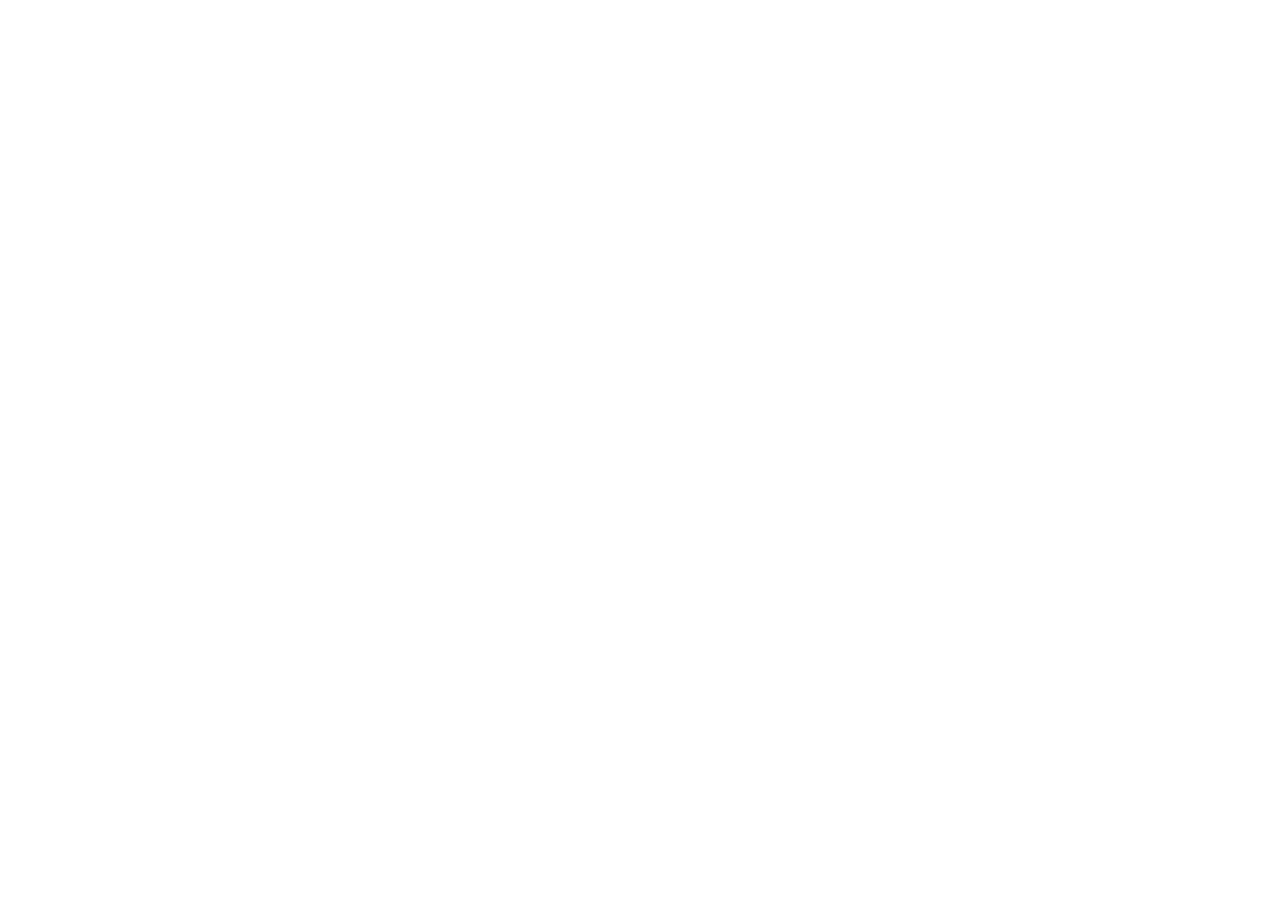
==== commit 4df1055b: "Update year1.html" ====
--- a/year1.html
+++ b/year1.html
@@ -86,9 +86,12 @@
 ================================================================================
 -->
 <!DOCTYPE html>
-<html lang="fr">
+<html lang="fr" class="notranslate" translate="no">
 <head>
     <meta charset="UTF-8">
+    <meta name="google" content="notranslate">
+    <meta http-equiv="Content-Language" content="fr">
+
     <meta name="viewport" content="width=device-width, initial-scale=1.0">
     <title>Français Junior - Activités Interactives | Monsieur Britt</title>
     <style>
@@ -2653,7 +2656,25 @@
             display: none !important;
         }
     
-</style>
+
+        /* ============================================ */
+        /* ANTI-TRANSLATION PROTECTION                 */
+        /* ============================================ */
+        .goog-te-banner-frame, .skiptranslate, 
+        #google_translate_element, .goog-te-spinner-pos,
+        .goog-te-menu-frame, iframe.goog-te-menu-frame,
+        [class*="translate"], .VIpgJd-ZVi9od-ORHb-OEVmcd,
+        .VIpgJd-ZVi9od-l4eHX-hSRGPd, #goog-gt-tt,
+        .goog-te-gadget, .goog-te-balloon-frame {
+            display: none !important;
+            visibility: hidden !important;
+            height: 0 !important;
+            opacity: 0 !important;
+        }
+        body { top: 0 !important; position: static !important; }
+        .translated-ltr, .translated-rtl { margin-top: 0 !important; }
+
+    </style>
 
 </head>
 <body>
@@ -2957,6 +2978,127 @@
 
     <script>
 
+        // ============================================
+        // ANTI-TRANSLATION PROTECTION (4-Layer)
+        // ============================================
+        // Layer 1: Meta tags (already in HTML head)
+        // Layer 2: CSS hiding (already in stylesheet)
+        
+        // Layer 3: MutationObserver - detect when translation modifies the DOM
+        (function() {
+            let translationWarningShown = false;
+            
+            function showTranslationWarning() {
+                if (translationWarningShown) return;
+                translationWarningShown = true;
+                
+                // Create blocking overlay
+                const overlay = document.createElement('div');
+                overlay.id = 'translationBlockOverlay';
+                overlay.style.cssText = 'position:fixed;top:0;left:0;right:0;bottom:0;background:rgba(220,38,38,0.95);z-index:999999;display:flex;align-items:center;justify-content:center;';
+                overlay.innerHTML = `
+                    <div style="text-align:center;color:white;padding:40px;max-width:500px;">
+                        <div style="font-size:4em;margin-bottom:20px;">🚫🌐</div>
+                        <h2 style="font-size:1.8em;margin-bottom:15px;">Translation Detected!</h2>
+                        <p style="font-size:1.2em;margin-bottom:10px;">Traduction détectée!</p>
+                        <p style="font-size:1.1em;margin-bottom:25px;opacity:0.9;">
+                            Turn OFF Google Translate to continue.<br>
+                            Désactive Google Traduction pour continuer.
+                        </p>
+                        <p style="font-size:1em;opacity:0.8;margin-bottom:20px;">
+                            On Chromebook: Click the translate icon in the address bar → "Never translate French"<br><br>
+                            Sur Chromebook: Clique l'icône de traduction dans la barre d'adresse → "Ne jamais traduire le français"
+                        </p>
+                        <button onclick="location.reload()" style="background:white;color:#dc2626;border:none;padding:15px 40px;border-radius:12px;font-size:1.2em;font-weight:bold;cursor:pointer;">
+                            🔄 J'ai désactivé / I turned it off - Reload
+                        </button>
+                    </div>
+                `;
+                document.body.appendChild(overlay);
+            }
+            
+            function checkForTranslation() {
+                // Check 1: Google Translate class on html element
+                const html = document.documentElement;
+                if (html.classList.contains('translated-ltr') || 
+                    html.classList.contains('translated-rtl') ||
+                    html.getAttribute('class')?.includes('translated')) {
+                    showTranslationWarning();
+                    return true;
+                }
+                
+                // Check 2: Google Translate iframe/widget present
+                const frames = document.querySelectorAll('iframe');
+                for (const frame of frames) {
+                    if (frame.src && (frame.src.includes('translate') || frame.className.includes('goog-te'))) {
+                        showTranslationWarning();
+                        return true;
+                    }
+                }
+                
+                // Check 3: Google Translate elements
+                const gtElements = document.querySelectorAll('.goog-te-banner-frame, .skiptranslate, .goog-te-menu-frame, #goog-gt-tt, .VIpgJd-ZVi9od-ORHb-OEVmcd');
+                if (gtElements.length > 0) {
+                    showTranslationWarning();
+                    return true;
+                }
+                
+                // Check 4: Font elements injected by Google Translate
+                const fonts = document.querySelectorAll('font[style*="vertical-align"]');
+                if (fonts.length > 3) {
+                    showTranslationWarning();
+                    return true;
+                }
+                
+                return false;
+            }
+            
+            // Layer 4: MutationObserver watches for DOM changes from translation
+            const observer = new MutationObserver(function(mutations) {
+                for (const mutation of mutations) {
+                    // Watch for class changes on <html>
+                    if (mutation.type === 'attributes' && mutation.target === document.documentElement) {
+                        if (checkForTranslation()) return;
+                    }
+                    // Watch for new nodes (translate widgets)
+                    if (mutation.type === 'childList') {
+                        for (const node of mutation.addedNodes) {
+                            if (node.nodeType === 1) {
+                                const tag = node.tagName?.toLowerCase();
+                                const cls = node.className || '';
+                                const src = node.src || '';
+                                if (tag === 'iframe' && (src.includes('translate') || cls.includes('goog-te'))) {
+                                    showTranslationWarning();
+                                    return;
+                                }
+                                if (cls.includes && (cls.includes('skiptranslate') || cls.includes('goog-te') || cls.includes('VIpgJd'))) {
+                                    showTranslationWarning();
+                                    return;
+                                }
+                            }
+                        }
+                    }
+                }
+            });
+            
+            // Start observing once DOM is ready
+            if (document.documentElement) {
+                observer.observe(document.documentElement, {
+                    attributes: true,
+                    attributeFilter: ['class', 'lang', 'style'],
+                    childList: true,
+                    subtree: true
+                });
+            }
+            
+            // Periodic check every 2 seconds
+            setInterval(checkForTranslation, 2000);
+            
+            // Initial check
+            setTimeout(checkForTranslation, 1000);
+        })();
+        
+
 // Junior Activities v5.26 - Days 11-15 support added - Built 2025-02-21
         // ============================================
         // GOOGLE FORMS TRACKING CONFIGURATION
@@ -3653,7 +3795,7 @@
         // Spelling state - UPDATED: 80% activity threshold, 75% letter similarity for "close enough"
         let spellingState = { correct: 0, total: 0, checked: {}, studentScores: [0, 0, 0], initialized: false, userAnswers: {} };
         const SPELLING_PASS_THRESHOLD = 0.5; // 50% of words needed to complete activity
-        const LETTER_SIMILARITY_THRESHOLD = 0.75; // 75% of letters correct = "close enough"
+        const LETTER_SIMILARITY_THRESHOLD = 0.60; // 60% of letters correct = "close enough"
         
         // Calculate similarity between two strings (percentage of matching letters)
         function calculateSimilarity(str1, str2) {
@@ -3702,7 +3844,22 @@
                 .replace(/ß/g, 'ss');
         }
         
-        // Check if two strings match (with accent tolerance)
+    
+        // Clean vocab word for display - remove brackets and pick first slash alternative
+        // "content(e)" → "content", "nerveux/nerveuse" → "nerveux"
+        function cleanVocabForDisplay(word) {
+            if (!word) return '';
+            let cleaned = word.trim();
+            // Remove bracketed endings: content(e) → content, un(e) → un
+            cleaned = cleaned.replace(/\([^)]*\)/g, '');
+            // Pick first slash alternative: nerveux/nerveuse → nerveux
+            if (cleaned.includes('/')) {
+                cleaned = cleaned.split('/')[0].trim();
+            }
+            return cleaned.trim();
+        }
+        
+    // Check if two strings match (with accent tolerance)
         function matchesWithAccentTolerance(input, correct) {
             const normalizedInput = normalizeAccents(input);
             const normalizedCorrect = normalizeAccents(correct);
@@ -6938,7 +7095,7 @@
                 let extraInfo = getActivitiesPreview(i);
                 let bonusFeature = getDayBonusPreview(i);
                 if (i === 5) { dayInfo = '📊 Révision Mi-Unité'; extraInfo = '🎭 Mad Libs'; }
-                else if (i === 10) { dayInfo = '📊 Révision #2'; extraInfo = '🎤 Présentations'; }
+                else if (i === 10) { dayInfo = '📊 Révision #2'; extraInfo = '🗣️ Pratique orale'; }
                 else if (i === 15) { dayInfo = '🏆 Révision Finale'; extraInfo = '🎤 Présentations'; }
                 else if (i === 11) { dayInfo = '📚 Nouveau vocabulaire'; }
                 else if (i === 12) { dayInfo = '🌍 Culture francophone'; }
@@ -6998,10 +7155,8 @@
                 allActivities.splice(7, 0, 'madlibs'); // Add before speaking
             }
             
-            // Day 10: Add Presentation for second checkpoint
-            if (day === 10) {
-                allActivities.splice(9, 0, 'present'); // Add before conversation
-            }
+            // Day 10: Practice only (no presentation assessment)
+            // Presentations moved to Day 15 only (once per unit)
             
             // Day 15: Add Mad Libs + Presentation for final day
             if (day === 15) {
@@ -7644,8 +7799,33 @@
         // ---- WORD SCRAMBLE GAME ----
         function renderWordScrambleGame(vocab) {
             const word = getUnusedWord(vocab);
-            const cleanWord = word.fr.replace(/^(le |la |l'|les |un |une )/, '');
-            const scrambled = cleanWord.split('').sort(() => Math.random() - 0.5).join('').toUpperCase();
+            // Clean the word: remove articles, pick first slash form, remove brackets
+            let cleanWord = word.fr.replace(/^(le |la |l'|les |un |une |des )/, '');
+            if (cleanWord.includes('/')) cleanWord = cleanWord.split('/')[0].trim();
+            cleanWord = cleanWord.replace(/\([^)]*\)/g, '').trim();
+            
+            // Scramble only letter characters, keep apostrophes/hyphens in place
+            const chars = cleanWord.split('');
+            const letterIndices = [];
+            const letters = [];
+            chars.forEach((ch, i) => {
+                if (/[a-zA-ZàâäéèêëïîôùûüÿçœæÀÂÄÉÈÊËÏÎÔÙÛÜŸÇŒÆ]/.test(ch)) {
+                    letterIndices.push(i);
+                    letters.push(ch);
+                }
+            });
+            // Shuffle only the letters
+            for (let i = letters.length - 1; i > 0; i--) {
+                const j = Math.floor(Math.random() * (i + 1));
+                [letters[i], letters[j]] = [letters[j], letters[i]];
+            }
+            // Put shuffled letters back, keeping non-letters in place
+            let li = 0;
+            const scrambledChars = chars.map((ch, i) => {
+                if (letterIndices.includes(i)) return letters[li++];
+                return ch;
+            });
+            const scrambled = scrambledChars.join('').toUpperCase();
             gameState.currentWord = cleanWord;
             
             return `
@@ -7769,7 +7949,9 @@
             // Build dynamic sentences from current vocab
             let dynamicSentences = [];
             if (vocab && vocab.length > 0) {
-                const usable = vocab.filter(w => w.fr.split(' ').length <= 3 && w.fr.length <= 20);
+                // Clean vocab words before building sentences
+                const cleanedVocab = vocab.map(w => ({...w, fr: cleanVocabForDisplay(w.fr)}));
+                const usable = cleanedVocab.filter(w => w.fr.split(' ').length <= 3 && w.fr.length <= 20);
                 const patterns = [
                     w => ({words: ["J'aime", ...w.fr.split(' ')], correct: "J'aime " + w.fr}),
                     w => ({words: ['Voici', ...w.fr.split(' ')], correct: 'Voici ' + w.fr}),
@@ -8797,7 +8979,25 @@
                 .flashcard.active-timer .flashcard-front,
                 .flashcard.active-timer .flashcard-back { border: 3px solid #f59e0b; box-shadow: 0 0 15px rgba(245,158,11,0.5); }
                 .flashcard.locked { opacity: 0.5; cursor: not-allowed; }
-            </style>`;
+            
+        /* ============================================ */
+        /* ANTI-TRANSLATION PROTECTION                 */
+        /* ============================================ */
+        .goog-te-banner-frame, .skiptranslate, 
+        #google_translate_element, .goog-te-spinner-pos,
+        .goog-te-menu-frame, iframe.goog-te-menu-frame,
+        [class*="translate"], .VIpgJd-ZVi9od-ORHb-OEVmcd,
+        .VIpgJd-ZVi9od-l4eHX-hSRGPd, #goog-gt-tt,
+        .goog-te-gadget, .goog-te-balloon-frame {
+            display: none !important;
+            visibility: hidden !important;
+            height: 0 !important;
+            opacity: 0 !important;
+        }
+        body { top: 0 !important; position: static !important; }
+        .translated-ltr, .translated-rtl { margin-top: 0 !important; }
+
+    </style>`;
             
             html += `<div style="text-align:center;margin-top:20px;">
                 <button class="btn btn-success" id="flashcardCompleteBtn" onclick="tryCompleteFlashcards(${vocab.length})" disabled>✓ J'ai étudié les cartes! / I studied the cards!</button>
@@ -9115,7 +9315,7 @@
                 if (w.fr && w.fr.includes('/')) {
                     const forms = w.fr.split('/').map(f => f.trim());
                     const picked = forms[Math.floor(Math.random() * forms.length)];
-                    return {...w, fr: picked, frFull: w.fr};
+                    return {...w, fr: picked.replace(/\([^)]*\)/g, '').trim(), frFull: w.fr};
                 }
                 // Same for English
                 if (w.en && w.en.includes('/')) {
@@ -9123,17 +9323,19 @@
                     const picked = forms[Math.floor(Math.random() * forms.length)];
                     return {...w, en: picked};
                 }
-                return {...w, frFull: w.fr};
+                // Clean brackets: content(e) → content, grand(e) → grand
+                const cleanedFr = w.fr.replace(/\([^)]*\)/g, '').trim();
+                return {...w, fr: cleanedFr, frFull: w.fr};
             });
             
             // Instructions with requirements
             let html = `<div class="section-header"><button class="retry-btn" onclick="retryActivity('spelling')" title="Recommencer / Start Over">🔄 Retry</button><h3>🔤 Orthographe / Spelling</h3><p>See the English word → Write it in French! / Vois le mot anglais → Écris-le en français!</p></div>`;
             html += `<div class="instructions-box">
                 <h5>📋 Instructions:</h5>
-                <p class="fr">✅ Si tu as <strong>75% des lettres correctes</strong>, c'est "assez proche"!</p>
-                <p class="en">✅ If you have <strong>75% of the letters correct</strong>, it counts as "close enough"!</p>
-                <p class="fr" style="margin-top:8px;">⚠️ Tu dois avoir au moins <strong>80% des mots</strong> corrects pour compléter cette activité.</p>
-                <p class="en">⚠️ You need at least <strong>80% of words</strong> correct to complete this activity.</p>
+                <p class="fr">✅ Si tu as <strong>60% des lettres correctes</strong>, c'est "assez proche"!</p>
+                <p class="en">✅ If you have <strong>60% of the letters correct</strong>, it counts as "close enough"!</p>
+                <p class="fr" style="margin-top:8px;">⚠️ Tu dois avoir au moins <strong>50% des mots</strong> corrects pour compléter cette activité.</p>
+                <p class="en">⚠️ You need at least <strong>50% of words</strong> correct to complete this activity.</p>
                 <p class="fr" style="margin-top:8px;">💡 Tu peux aller voir les cartes de vocabulaire sans perdre ton travail!</p>
                 <p class="en">💡 You can check the flashcards without losing your work!</p>
             </div>`;
@@ -9296,8 +9498,8 @@
             // Remove previous classes
             item.classList.remove('correct', 'incorrect', 'corrected');
             
-            // LENIENT: Accept if exact match OR 70%+ similar (was 80%)
-            if (isExactMatch || similarity >= 0.70) {
+            // LENIENT: Accept if exact match OR 60%+ similar (lowered for student accessibility)
+            if (isExactMatch || similarity >= 0.60) {
                 // Got it right (or close enough)
                 if (isRetry) {
                     // This is a correction after a wrong answer
@@ -10409,12 +10611,12 @@
                 }
                 
                 // Shuffle options with correct answer
-                const options = shuffleArray([word.fr, ...distractors.slice(0, 3)]);  // FIXED: spread operator
+                const options = shuffleArray([cleanVocabForDisplay(word.fr), ...distractors.slice(0, 3).map(d => cleanVocabForDisplay(d))]);  // FIXED: spread operator
                 
                 exercises.push({
                     beforeBlank: template.before,
                     afterBlank: template.after,
-                    correctAnswer: word.fr,
+                    correctAnswer: cleanVocabForDisplay(word.fr),
                     options: options,
                     englishHint: template.english.replace('___', word.en),
                     wordType: wordType
@@ -15419,6 +15621,9 @@
             const dateStr = now.toLocaleDateString('fr-CA') + ' ' + now.toLocaleTimeString('fr-CA');
             
             const html = `<!DOCTYPE html><html><head><meta charset="UTF-8">
+    <meta name="google" content="notranslate">
+    <meta http-equiv="Content-Language" content="fr">
+
 <title>Preuve de travail - ${studentNames} - U${currentUnit}J${currentDay}</title>
 <style>body{font-family:Arial,sans-serif;max-width:700px;margin:30px auto;padding:20px;color:#1f2937;}
 h1{color:#1e40af;border-bottom:3px solid #3b82f6;padding-bottom:10px;}
@@ -15426,7 +15631,25 @@
 .strand{display:flex;justify-content:space-between;padding:8px 15px;margin:5px 0;border-radius:8px;}
 .done{color:#166534;} .skip{color:#991b1b;font-weight:bold;}
 .work{background:#f0fdf4;border:1px solid #bbf7d0;border-radius:10px;padding:15px;margin:15px 0;white-space:pre-wrap;}
-.footer{text-align:center;color:#6b7280;font-size:0.85em;margin-top:30px;border-top:1px solid #e5e7eb;padding-top:15px;}</style></head>
+.footer{text-align:center;color:#6b7280;font-size:0.85em;margin-top:30px;border-top:1px solid #e5e7eb;padding-top:15px;}
+        /* ============================================ */
+        /* ANTI-TRANSLATION PROTECTION                 */
+        /* ============================================ */
+        .goog-te-banner-frame, .skiptranslate, 
+        #google_translate_element, .goog-te-spinner-pos,
+        .goog-te-menu-frame, iframe.goog-te-menu-frame,
+        [class*="translate"], .VIpgJd-ZVi9od-ORHb-OEVmcd,
+        .VIpgJd-ZVi9od-l4eHX-hSRGPd, #goog-gt-tt,
+        .goog-te-gadget, .goog-te-balloon-frame {
+            display: none !important;
+            visibility: hidden !important;
+            height: 0 !important;
+            opacity: 0 !important;
+        }
+        body { top: 0 !important; position: static !important; }
+        .translated-ltr, .translated-rtl { margin-top: 0 !important; }
+
+    </style></head>
 <body>
 <h1>📋 Preuve de Travail / Work Proof</h1>
 <div class="info">
